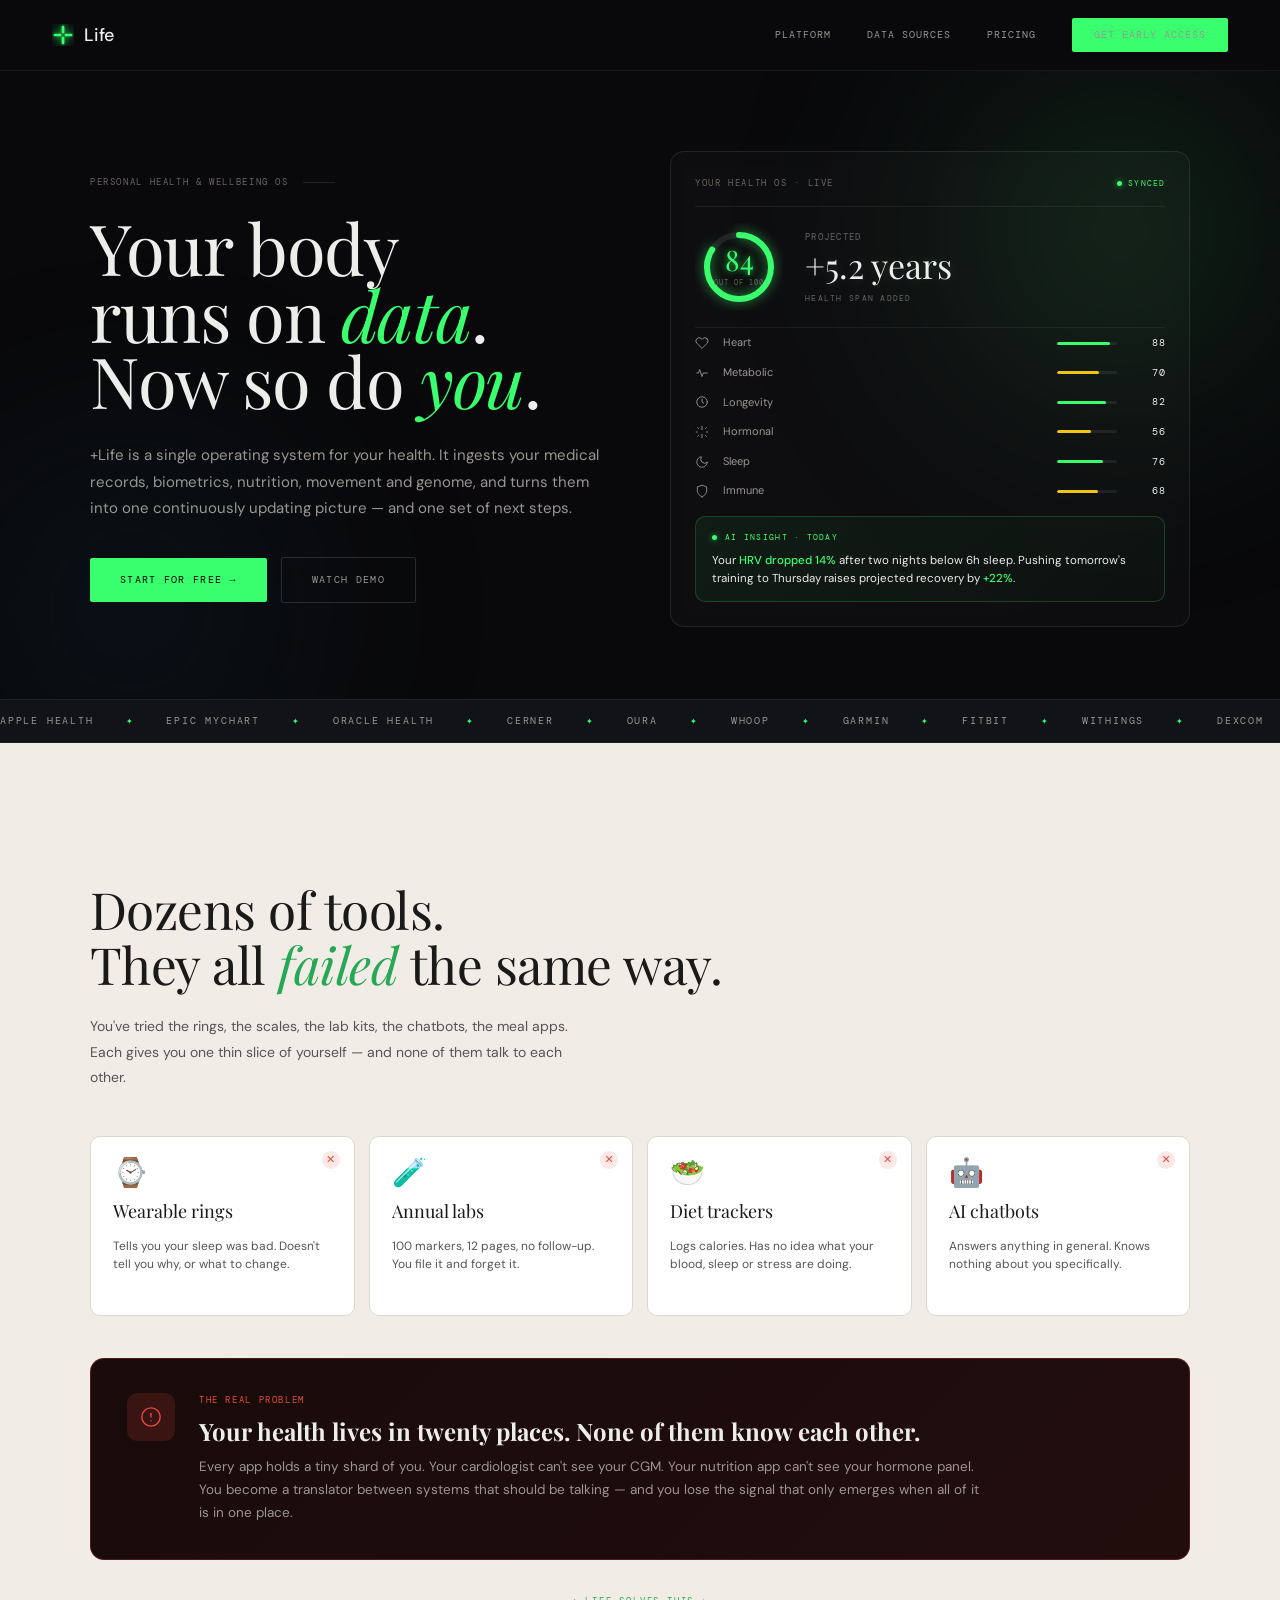
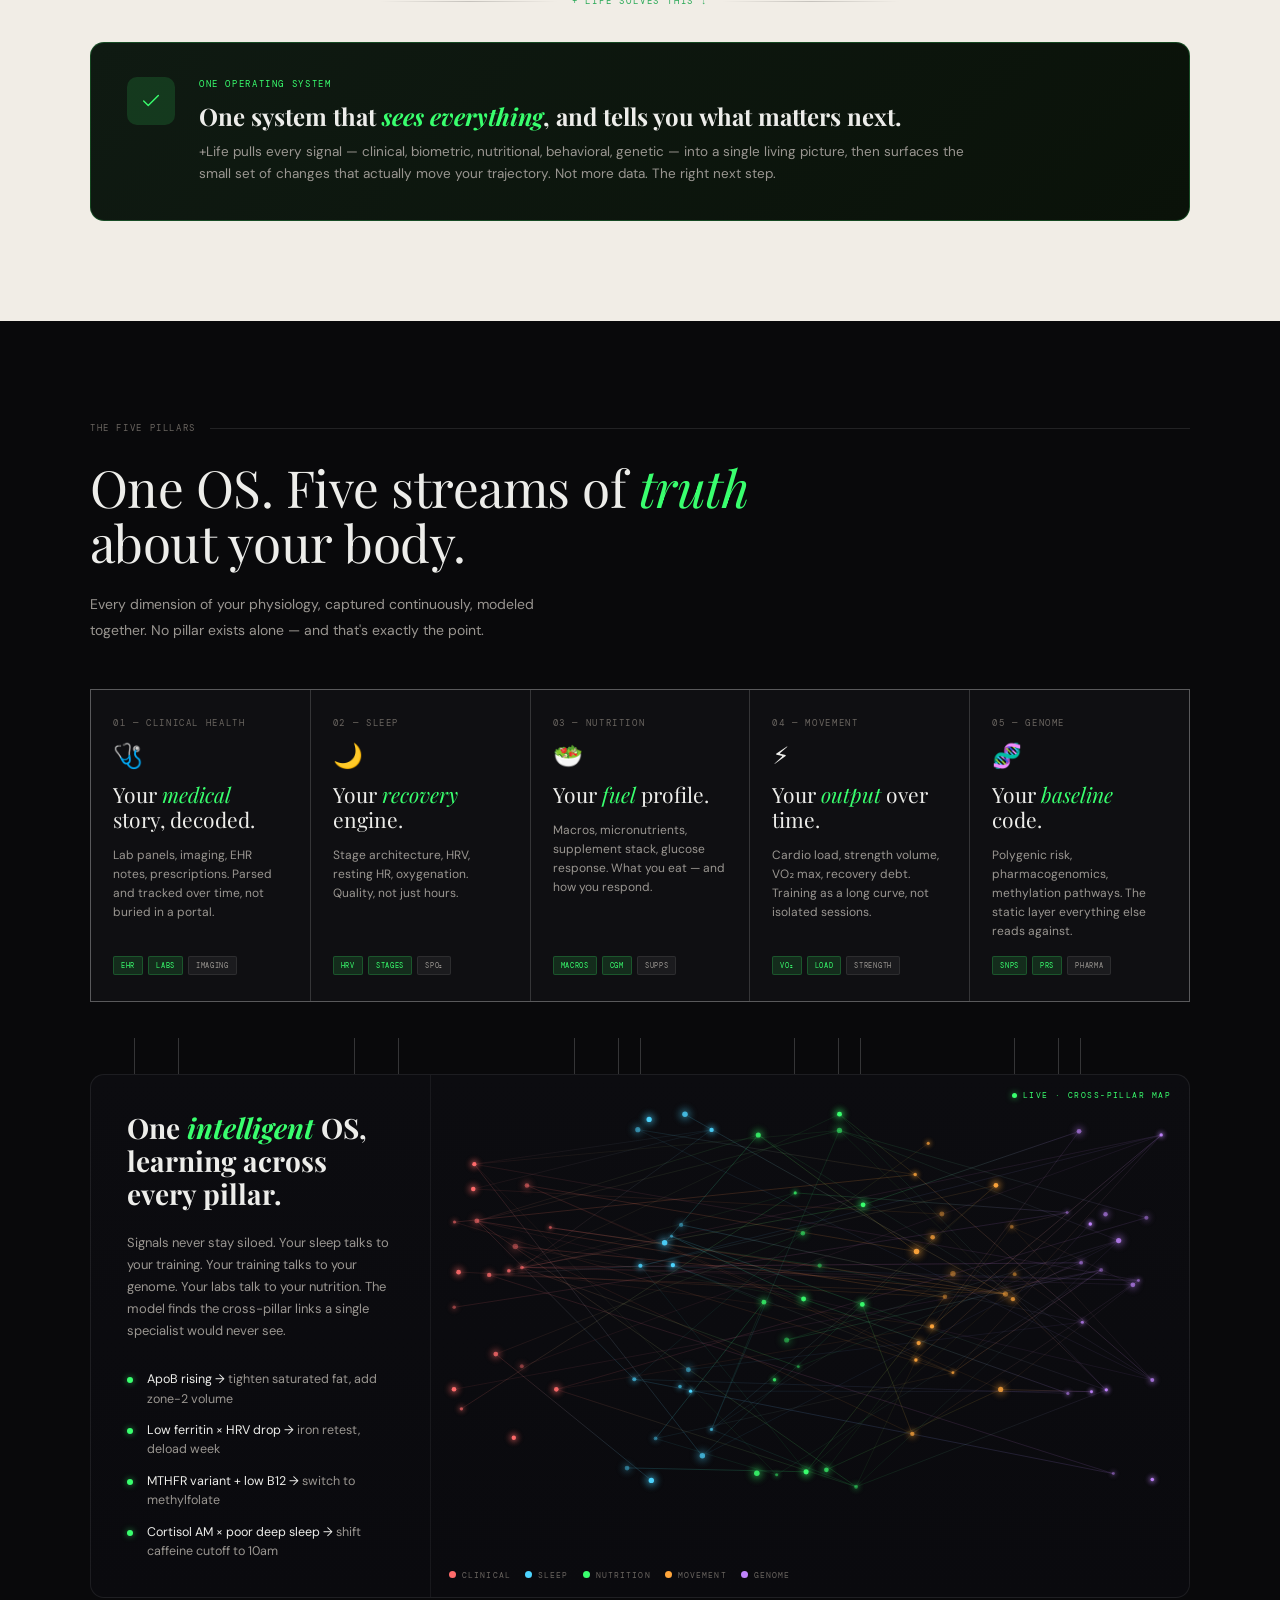
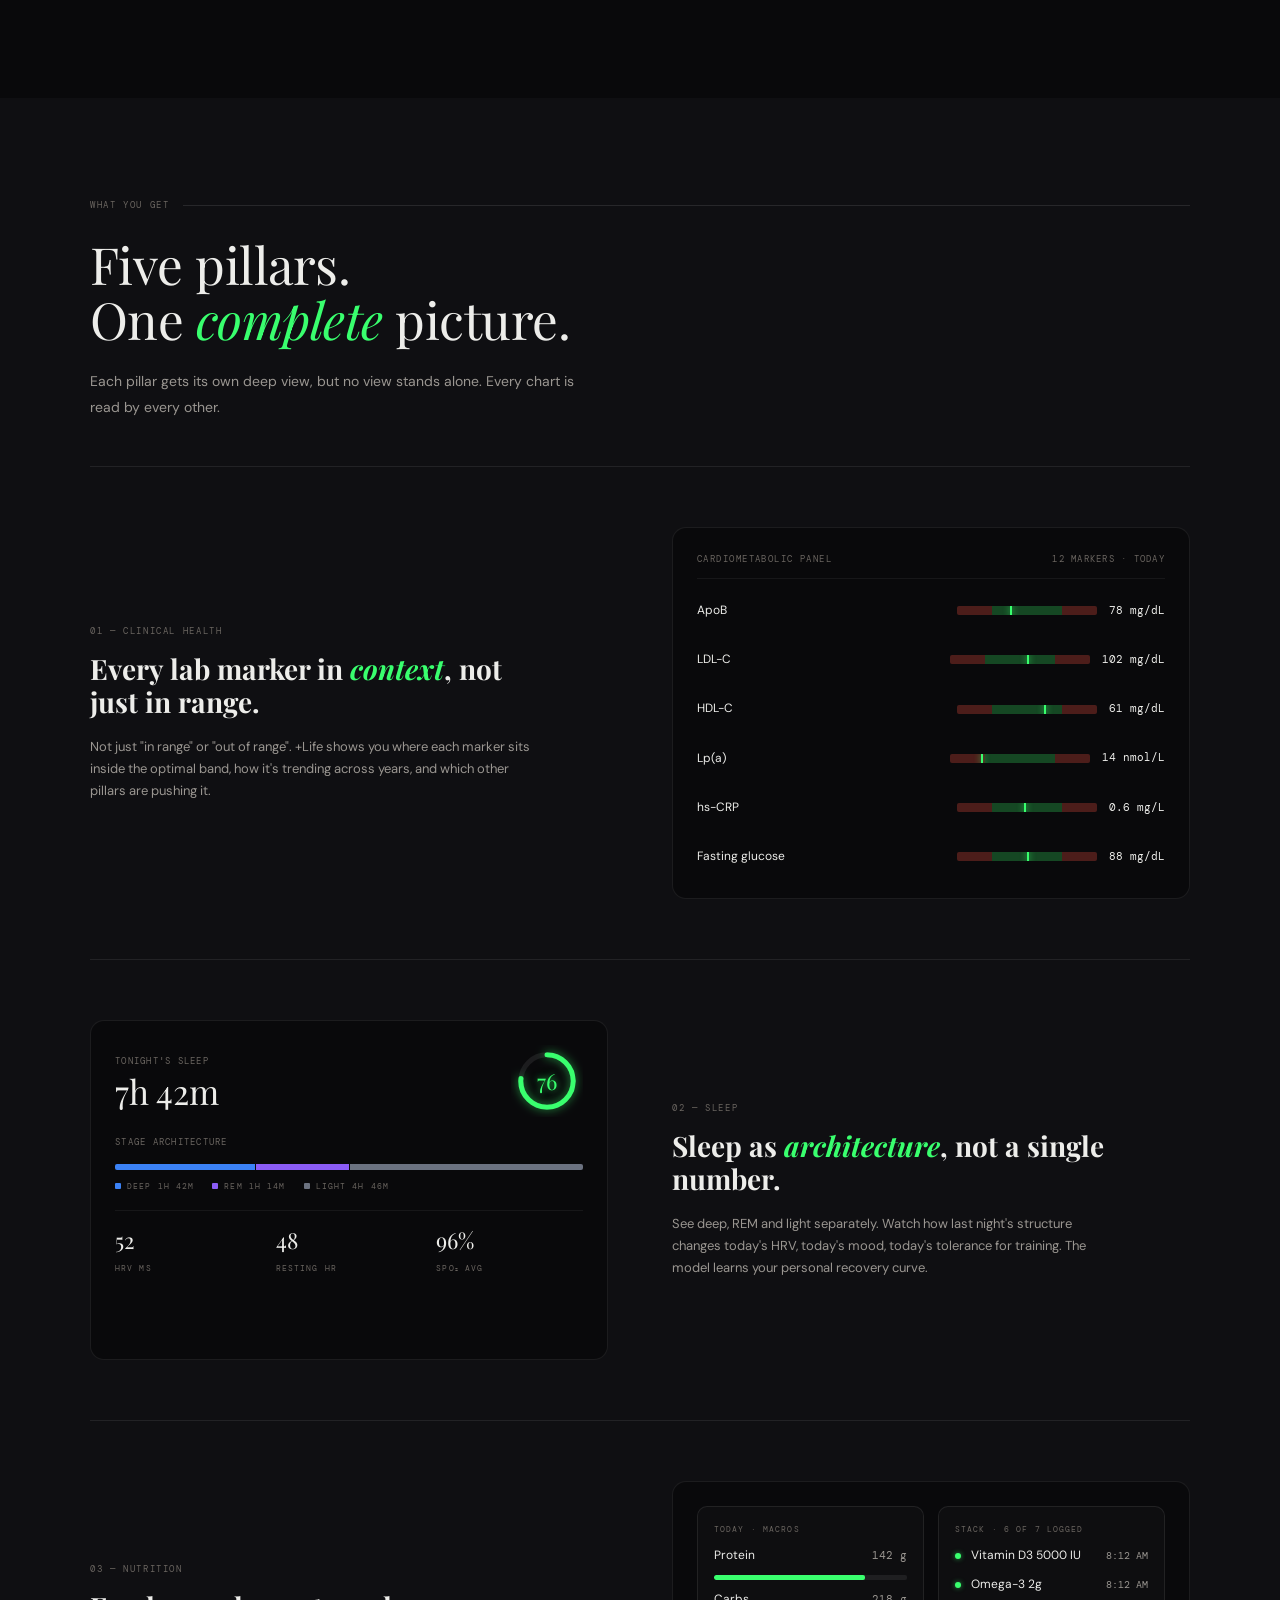
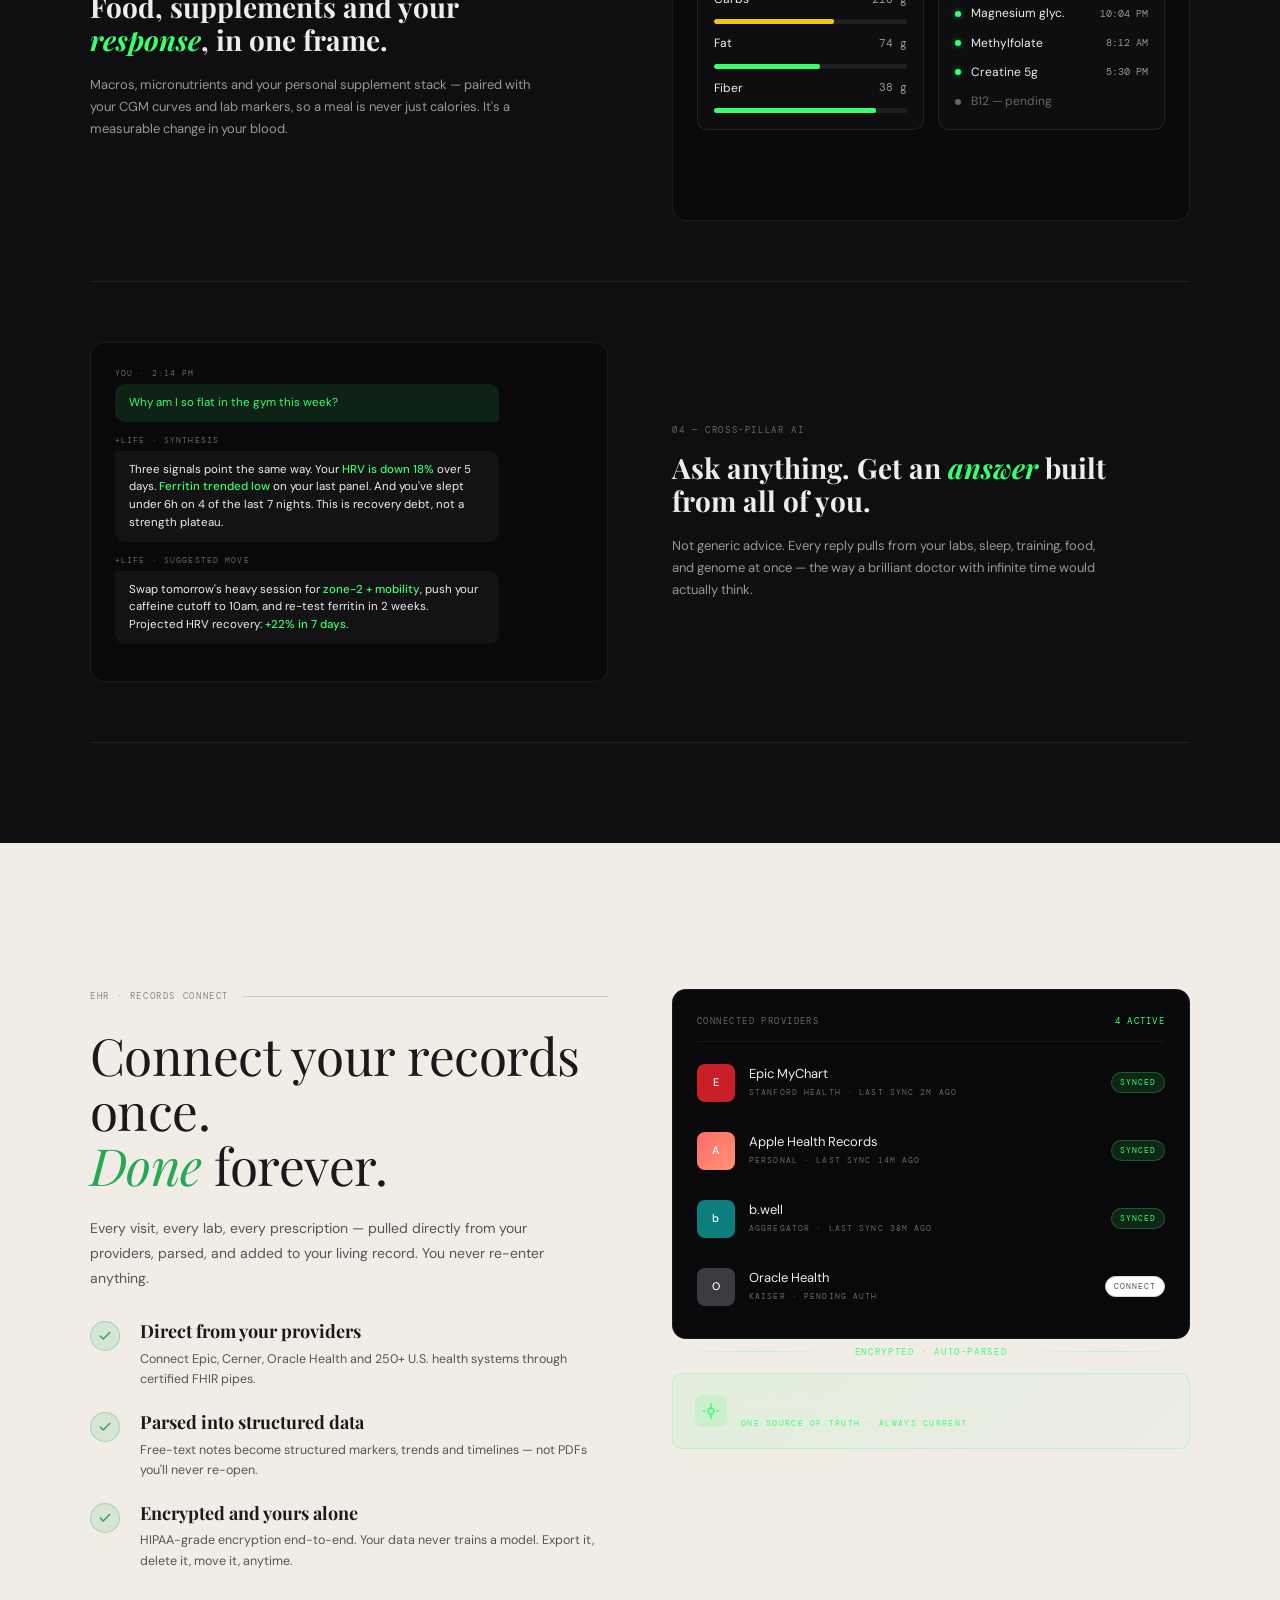
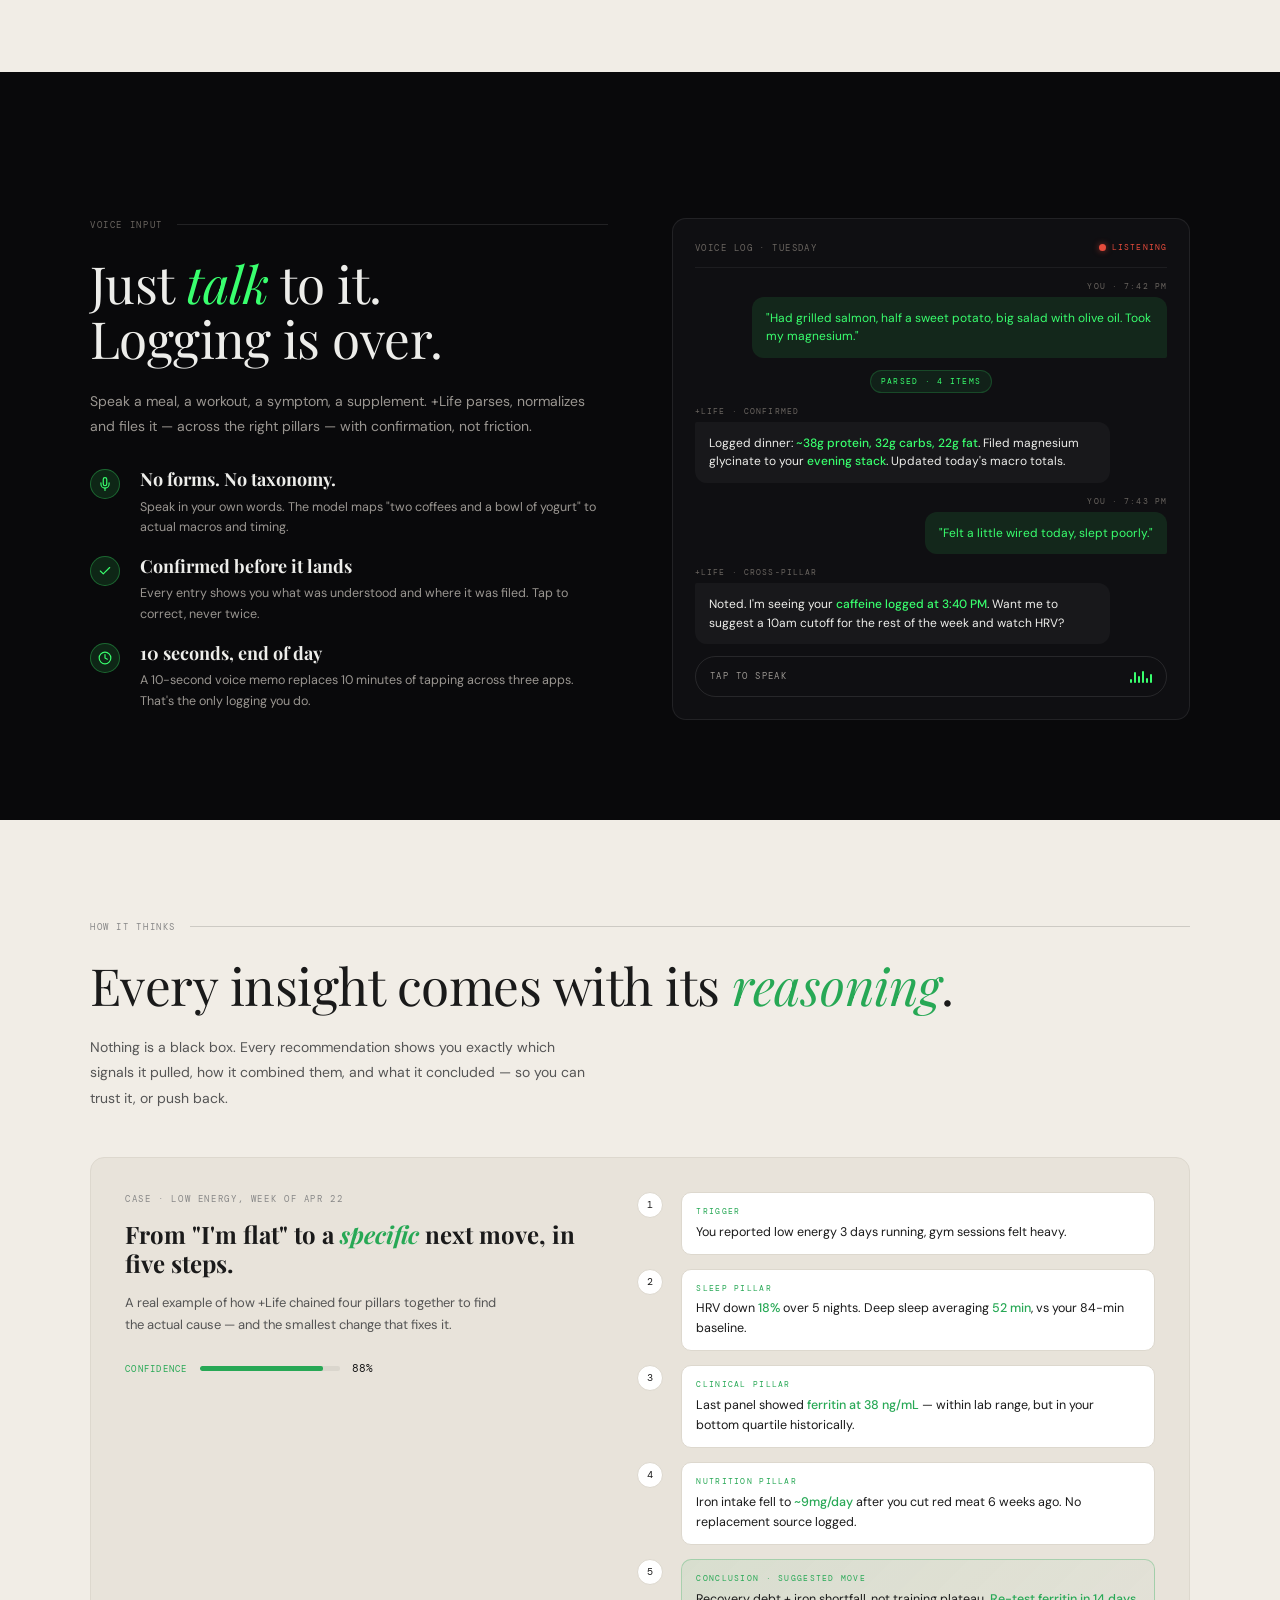
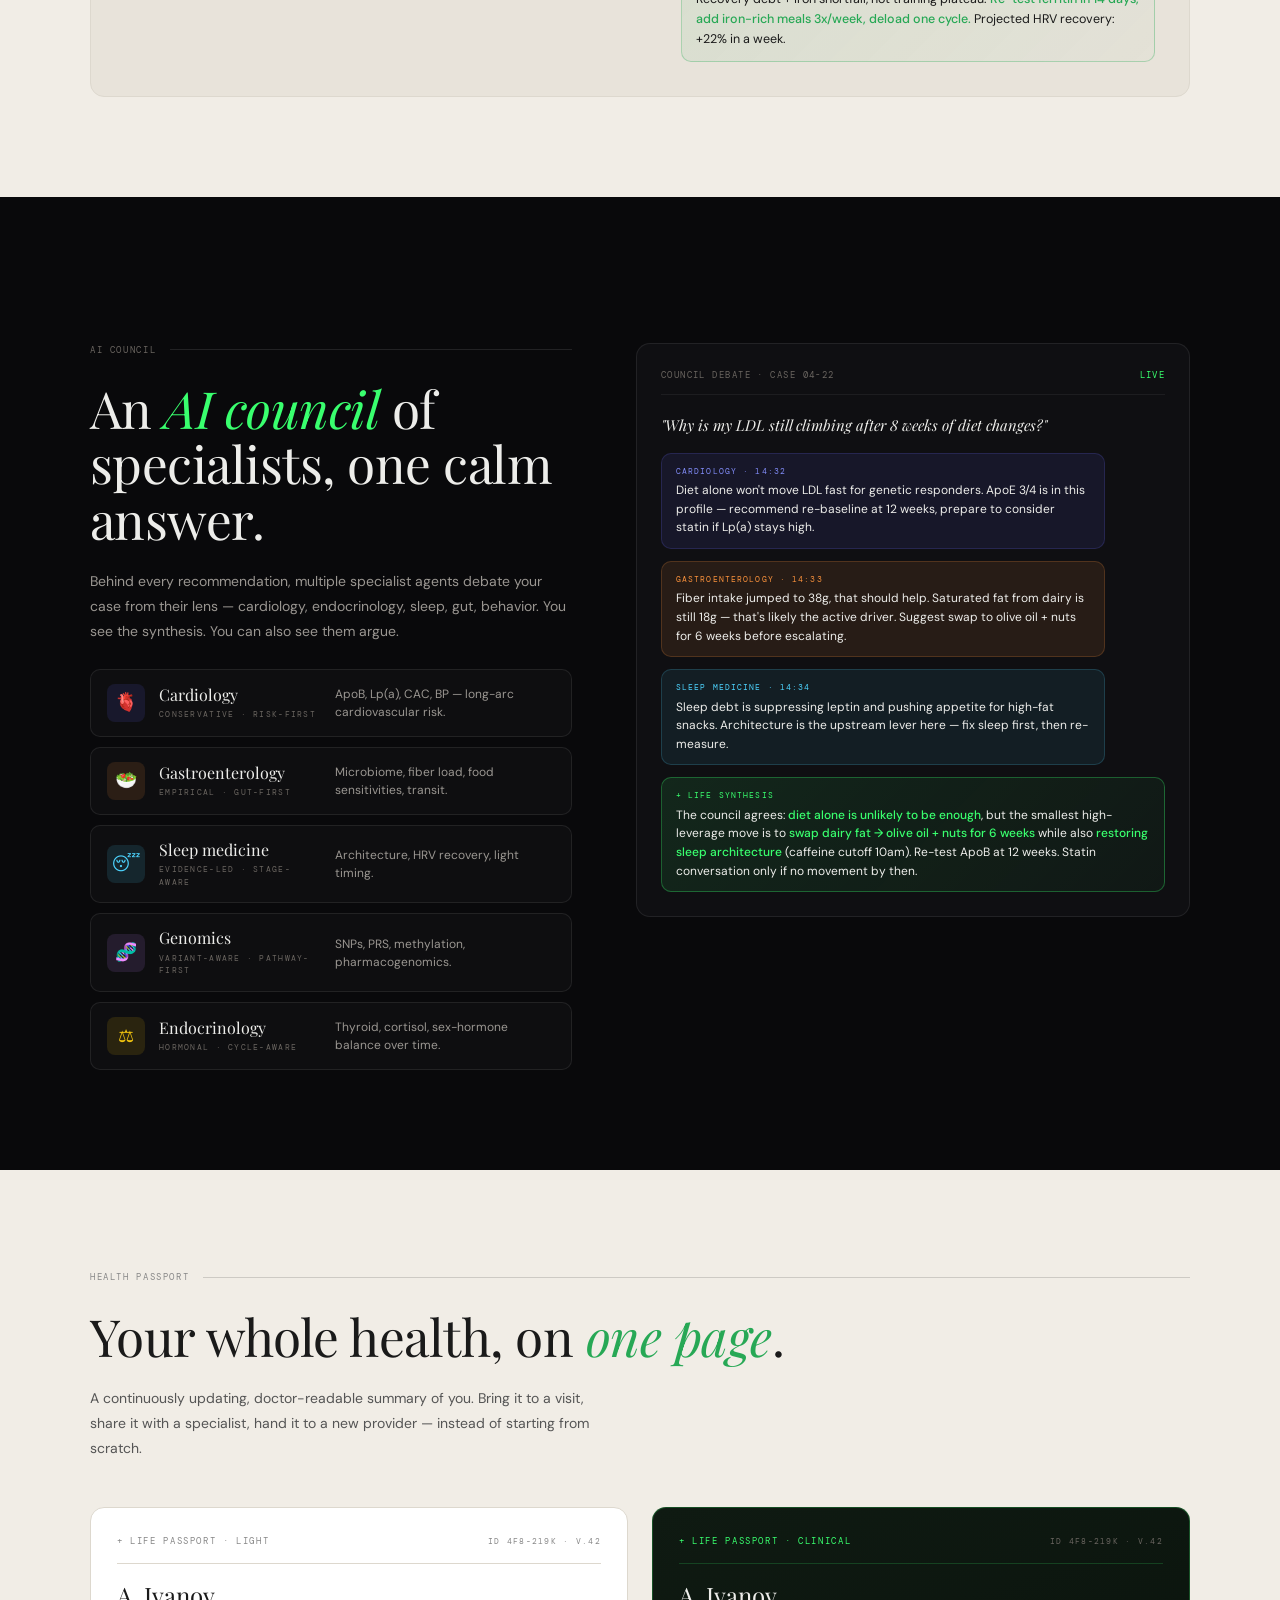
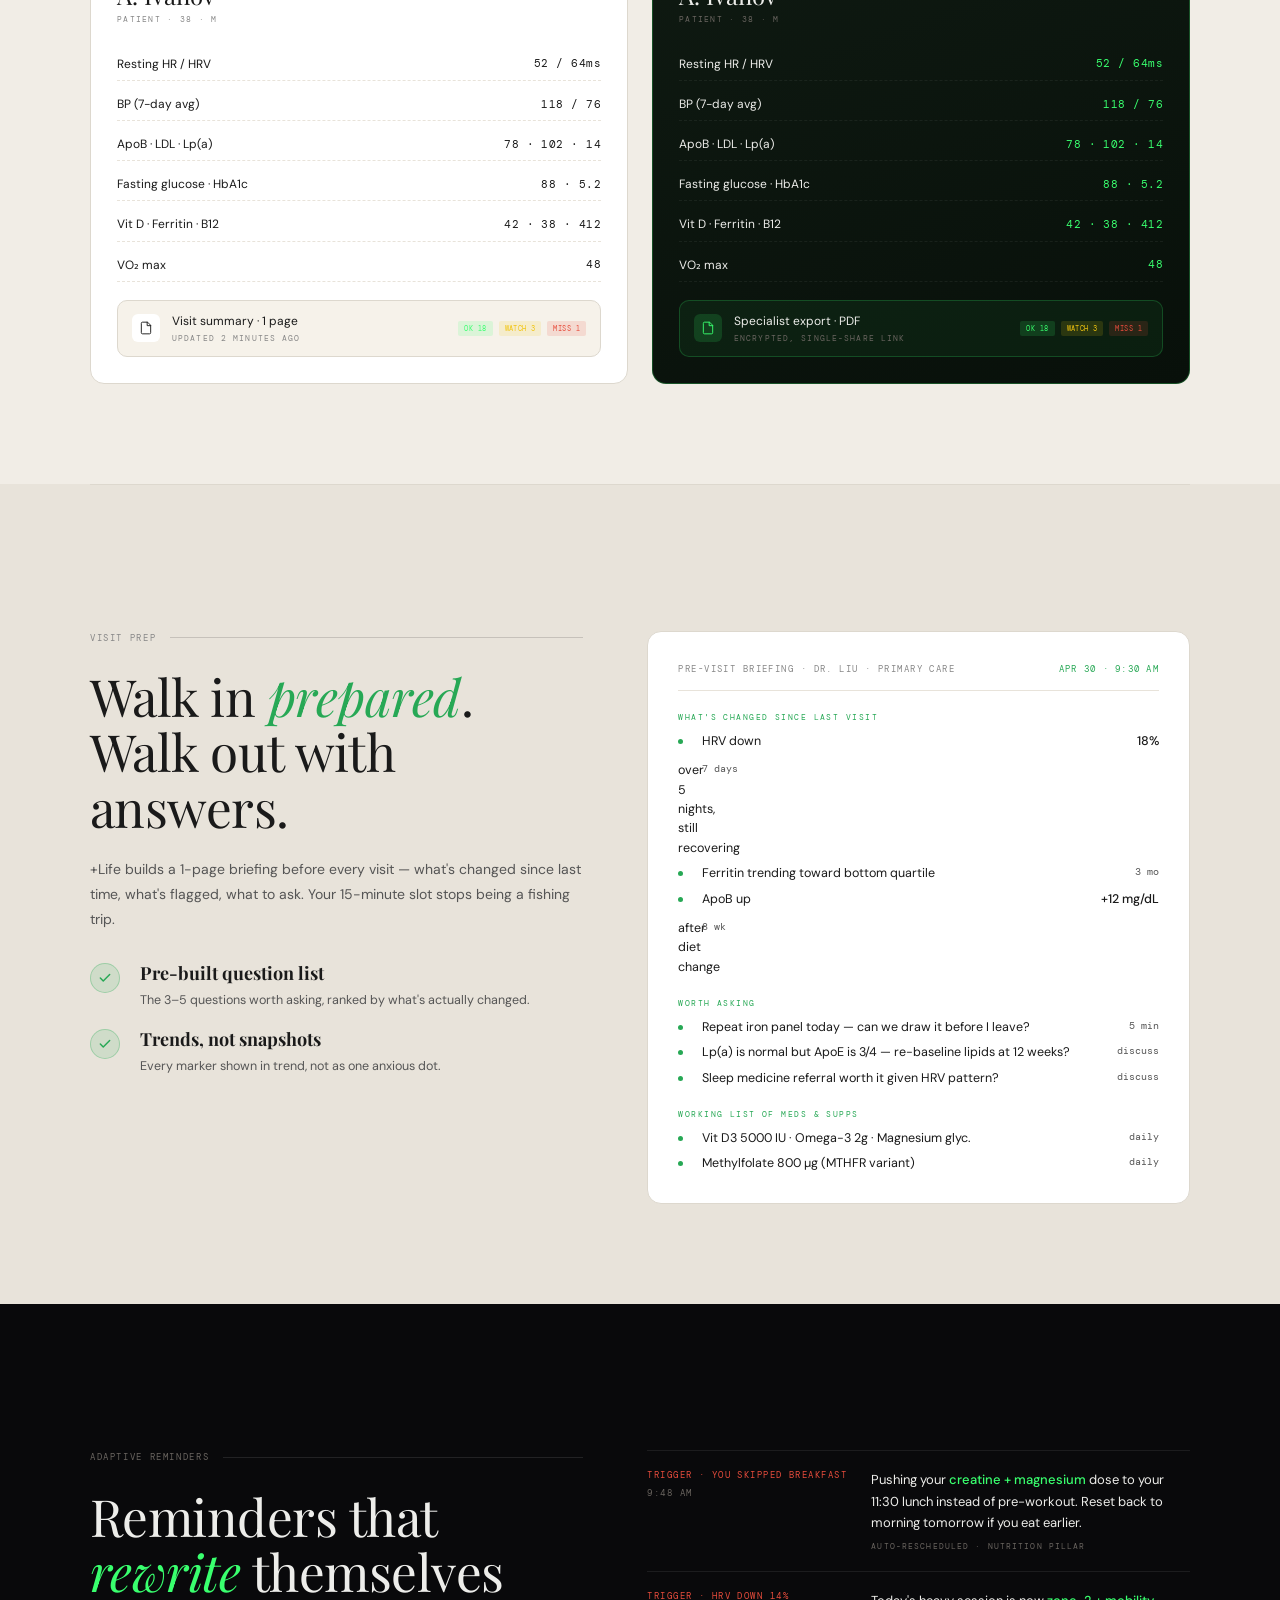
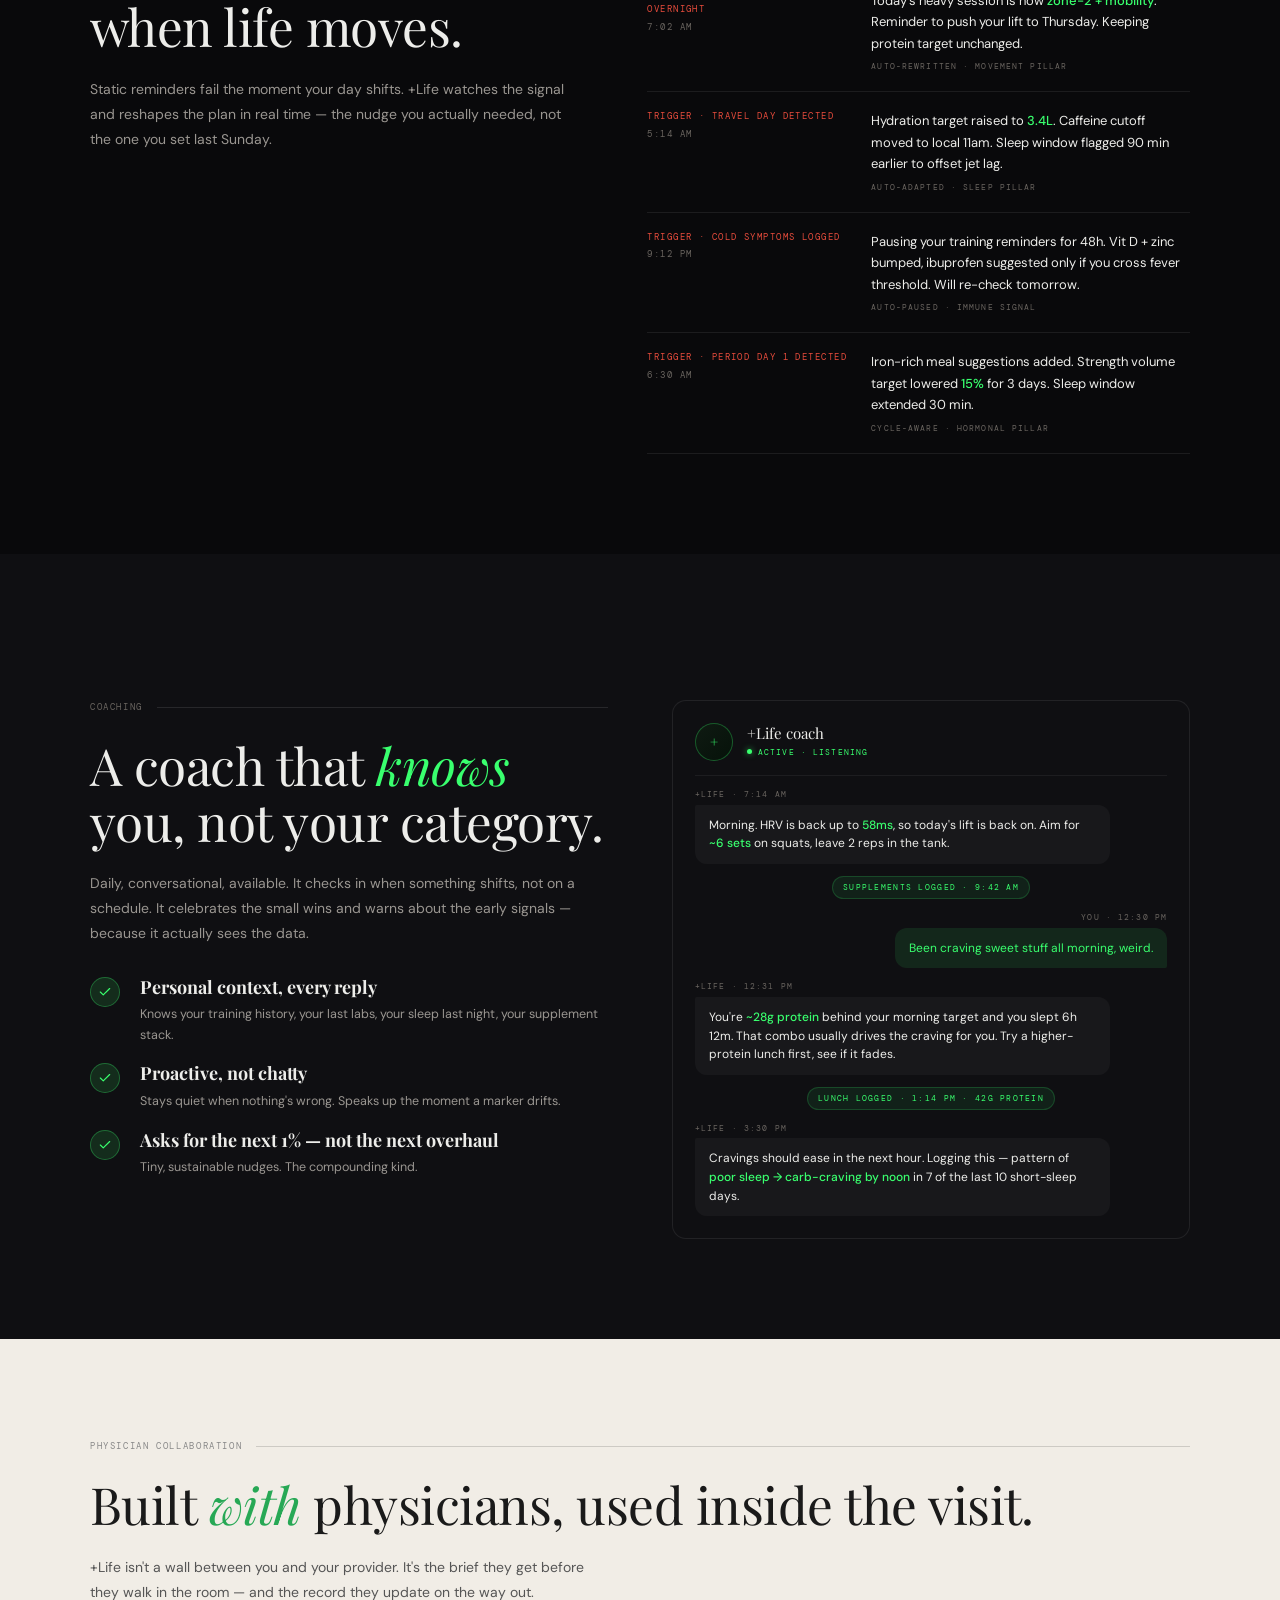
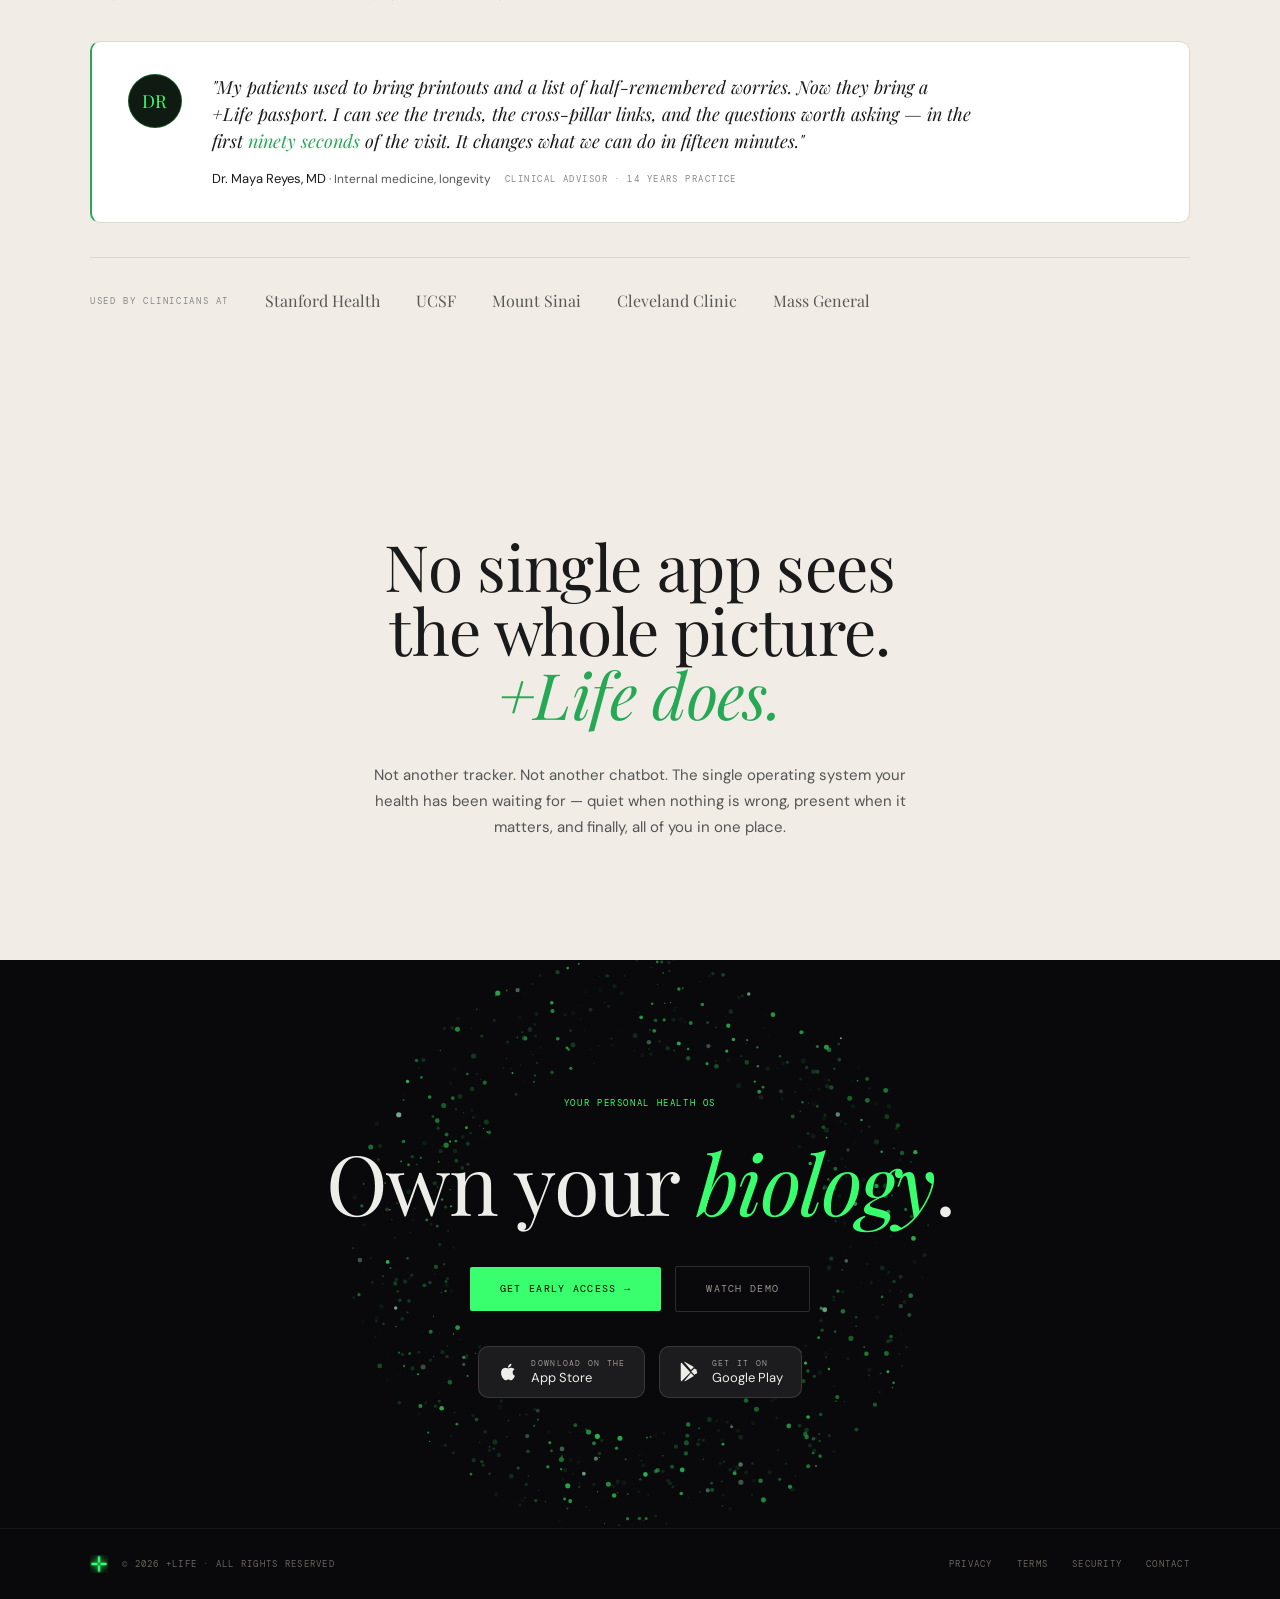
==== index.html @ 312fbe92 "Create index.html" ====
<!doctype html>
<html lang="en">
<head>
<meta charset="utf-8">
<meta name="viewport" content="width=device-width, initial-scale=1">
<title>+Life — Personal Health & Wellbeing OS</title>
<link rel="preconnect" href="https://fonts.googleapis.com">
<link rel="preconnect" href="https://fonts.gstatic.com" crossorigin>
<link rel="stylesheet" href="https://fonts.googleapis.com/css2?family=DM+Mono:wght@300;400&family=DM+Sans:wght@300;400;500&family=Playfair+Display:ital,wght@0,400;0,700;1,400;1,700&display=swap">
<style>
/* ============================================================
   TOKENS
   ============================================================ */
:root{
  /* surfaces */
  --ink:#09090b;
  --ink2:#0f0f12;
  --ink3:#141418;
  --paper:#f1ede6;
  --paper2:#e8e3da;
  /* accent */
  --gr:#39ff6e;
  --gr2:#27a855;
  --gr-a:rgba(57,255,110,0.12);
  --gr-b:rgba(57,255,110,0.06);
  /* status */
  --am:#f1c40f;
  --rd:#e74c3c;
  /* text on dark */
  --tx:#ededea;
  --tx2:#9a9691;
  --tx3:#6a6560;
  /* text on light */
  --tx-lt:#1a1a1a;
  --tx2-lt:#555;
  --tx3-lt:#888;
  /* fonts */
  --fd:'Playfair Display', Georgia, serif;
  --fs:'DM Sans', system-ui, sans-serif;
  --fm:'DM Mono', 'Courier New', monospace;
  /* easing */
  --ease:cubic-bezier(0.16, 1, 0.3, 1);
}

/* ============================================================
   BASE
   ============================================================ */
*,*::before,*::after{box-sizing:border-box}
html{scroll-behavior:smooth;-webkit-text-size-adjust:100%}
body{
  margin:0;
  font-family:var(--fs);
  font-weight:400;
  font-size:14px;
  line-height:1.6;
  color:var(--tx);
  background:var(--ink);
  -webkit-font-smoothing:antialiased;
  -moz-osx-font-smoothing:grayscale;
}
img,svg,canvas{display:block;max-width:100%}
a{color:inherit;text-decoration:none;transition:color .25s var(--ease)}
button{font:inherit;color:inherit;background:none;border:0;padding:0;cursor:pointer}
em{font-style:italic}

/* ============================================================
   SECTION SHELL
   ============================================================ */
.sec{padding:100px 52px;position:relative;overflow:hidden}
.sec-inner{max-width:1100px;margin:0 auto;position:relative;z-index:1}
.s-dark{background:var(--ink);color:var(--tx)}
.s-dark2{background:var(--ink2);color:var(--tx)}
.s-light{background:var(--paper);color:var(--tx-lt)}

/* ============================================================
   TYPE
   ============================================================ */
h1,h2,h3,h4,p{margin:0}
.disp{font-family:var(--fd);font-weight:400;letter-spacing:-0.01em}
.disp em{color:var(--gr);font-style:italic}
.s-light .disp em{color:var(--gr2)}
.h1{font-size:clamp(44px,5.5vw,76px);line-height:.95;letter-spacing:-0.02em}
.h2{font-size:clamp(30px,4vw,52px);line-height:1.08}
.h2-big{font-size:clamp(36px,5vw,68px);line-height:1.0}
.h2-cta{font-size:clamp(44px,6.5vw,88px);line-height:.93;letter-spacing:-0.02em}
.h3{font-size:28px;line-height:1.15}
.h4{font-size:20px;line-height:1.2}
.lead{font-size:15px;line-height:1.75;color:var(--tx2);max-width:520px}
.s-light .lead{color:var(--tx2-lt)}
.desc{font-size:14px;line-height:1.8;color:var(--tx2);max-width:500px}
.s-light .desc{color:var(--tx2-lt)}
.body-sm{font-size:13px;line-height:1.7;color:var(--tx2)}
.s-light .body-sm{color:var(--tx2-lt)}
.body-xs{font-size:12px;line-height:1.6;color:var(--tx2)}
.s-light .body-xs{color:var(--tx2-lt)}

/* ============================================================
   KICKER (mono uppercase + trailing rule)
   ============================================================ */
.kicker{
  display:flex;align-items:center;gap:14px;
  font-family:var(--fm);font-weight:400;
  font-size:9px;letter-spacing:.18em;text-transform:uppercase;
  color:var(--tx3);margin-bottom:24px;
}
.kicker::after{content:"";flex:1;height:1px;background:rgba(255,255,255,0.1);max-width:none}
.s-light .kicker{color:var(--tx3-lt)}
.s-light .kicker::after{background:rgba(0,0,0,0.15)}
.kicker.short::after{flex:0 0 32px}

.mono{font-family:var(--fm);font-weight:400;letter-spacing:.14em;text-transform:uppercase;font-size:9px;color:var(--tx3)}
.s-light .mono{color:var(--tx3-lt)}

/* ============================================================
   BUTTONS
   ============================================================ */
.btn{
  display:inline-flex;align-items:center;gap:8px;
  font-family:var(--fm);font-weight:400;
  font-size:10px;letter-spacing:.13em;text-transform:uppercase;
  padding:14px 30px;border-radius:2px;
  transition:transform .3s var(--ease), opacity .3s var(--ease), background .25s var(--ease), color .25s var(--ease);
}
.btn:hover{opacity:.88;transform:translateY(-2px)}
.btn-pri{background:var(--gr);color:#000}
.btn-pri-lt{background:var(--gr2);color:#fff}
.btn-ghost{color:var(--tx2);border:1px solid rgba(255,255,255,0.14)}
.btn-ghost:hover{color:var(--tx)}
.s-light .btn-ghost{color:var(--tx2-lt);border-color:rgba(0,0,0,0.18)}
.s-light .btn-ghost:hover{color:var(--tx-lt)}
.btn-nav{padding:9px 22px;background:var(--gr);color:#000}

/* ============================================================
   TAGS / BADGES / PILLS
   ============================================================ */
.tag{
  display:inline-block;
  font-family:var(--fm);font-weight:400;
  font-size:7px;letter-spacing:.1em;text-transform:uppercase;
  padding:3px 7px;border-radius:2px;
}
.tag-gr{background:var(--gr-a);color:var(--gr);border:1px solid rgba(57,255,110,0.2)}
.tag-lt{background:rgba(255,255,255,0.05);color:var(--tx2);border:1px solid rgba(255,255,255,0.08)}
.s-light .tag-lt{background:rgba(0,0,0,0.04);color:var(--tx2-lt);border-color:rgba(0,0,0,0.08)}
.badge{
  display:inline-block;
  font-family:var(--fm);font-weight:400;
  font-size:7px;letter-spacing:.06em;text-transform:uppercase;
  padding:2px 6px;border-radius:2px;
}
.badge-gr{background:rgba(57,255,110,0.14);color:var(--gr)}
.badge-am{background:rgba(241,196,15,0.14);color:var(--am)}
.badge-rd{background:rgba(231,76,60,0.14);color:var(--rd)}
.pill{
  display:inline-block;
  font-family:var(--fm);font-weight:400;
  font-size:8px;letter-spacing:.12em;text-transform:uppercase;
  padding:3px 8px;border-radius:100px;
}
.pill-gr{background:var(--gr-a);color:var(--gr);border:1px solid rgba(57,255,110,0.25)}
.pill-lt{background:rgba(255,255,255,0.05);color:var(--tx2);border:1px solid rgba(255,255,255,0.08)}
.s-light .pill-lt{background:#fff;color:var(--tx2-lt);border-color:#ddd8ce}

/* ============================================================
   CARDS
   ============================================================ */
.card{
  background:rgba(255,255,255,0.025);
  border:1px solid rgba(255,255,255,0.09);
  border-radius:12px;
  padding:24px;
}
.card-lt{
  background:#fff;
  border:1px solid #ddd8ce;
  border-radius:10px;
  padding:22px;
}
.card-paper{
  background:var(--paper2);
  border:1px solid #ddd8ce;
  border-radius:12px;
  padding:24px;
}
.card-gr{
  background:linear-gradient(135deg,#0f1a12,#0a1209);
  border:1px solid rgba(57,255,110,0.2);
  border-radius:14px;
  padding:28px;
}
.card-rd{
  background:linear-gradient(135deg,#120808,#1a0808);
  border:1px solid rgba(231,76,60,0.2);
  border-radius:14px;
  padding:28px;
}

/* ============================================================
   LIVE DOT
   ============================================================ */
.live-dot{display:inline-block;width:5px;height:5px;border-radius:50%;background:var(--gr);box-shadow:0 0 6px rgba(57,255,110,0.7);animation:blink 2s infinite}
@keyframes blink{0%,100%{opacity:1}50%{opacity:.3}}

/* ============================================================
   SCROLL REVEAL
   ============================================================ */
.sr{opacity:0;transform:translateY(36px);transition:opacity .95s var(--ease), transform .95s var(--ease)}
.sr.up{transform:translateY(56px)}
.sr.left{transform:translateX(-44px)}
.sr.right{transform:translateX(44px)}
.sr.vis{opacity:1;transform:none}
.sr.d1{transition-delay:.08s}
.sr.d2{transition-delay:.18s}
.sr.d3{transition-delay:.28s}
.sr.d4{transition-delay:.38s}
.sr.d5{transition-delay:.48s}

/* ============================================================
   GRID HELPERS
   ============================================================ */
.grid-2{display:grid;grid-template-columns:1fr 1fr;gap:64px;align-items:start}
.grid-3{display:grid;grid-template-columns:repeat(3,1fr);gap:14px}
.grid-4{display:grid;grid-template-columns:repeat(4,1fr);gap:14px}
.grid-5{display:grid;grid-template-columns:repeat(5,1fr);gap:1px;border:1px solid rgba(255,255,255,0.18)}
.row{display:flex;align-items:center;gap:12px}
.stack{display:flex;flex-direction:column;gap:14px}
.stack-lg{display:flex;flex-direction:column;gap:24px}

/* ============================================================
   PROGRESS BAR + RANGE
   ============================================================ */
.bar{height:5px;background:rgba(255,255,255,0.07);border-radius:2px;overflow:hidden}
.s-light .bar{background:rgba(0,0,0,0.06)}
.bar > i{display:block;height:100%;border-radius:2px}
.bar-gr > i{background:var(--gr)}
.bar-am > i{background:var(--am)}
.bar-rd > i{background:var(--rd)}

/* ============================================================
   ACCESSIBILITY — REDUCED MOTION
   ============================================================ */
@media (prefers-reduced-motion: reduce){
  *,*::before,*::after{animation-duration:0.001ms!important;animation-iteration-count:1!important;transition-duration:0.001ms!important}
  .sr{opacity:1!important;transform:none!important}
}

/* ============================================================
   FOCUS
   ============================================================ */
a:focus-visible,button:focus-visible{outline:2px solid var(--gr);outline-offset:3px;border-radius:2px}
.s-light a:focus-visible,.s-light button:focus-visible{outline-color:var(--gr2)}

/* ============================================================
   §8.1 NAV
   ============================================================ */
.nav{
  display:flex;align-items:center;justify-content:space-between;
  padding:18px 52px;
  background:var(--ink);
  border-bottom:1px solid rgba(255,255,255,0.06);
  position:sticky;top:0;z-index:50;
  backdrop-filter:blur(8px);
}
.brand{display:flex;align-items:center;gap:10px}
.brand-mark{width:22px;height:22px}
.brand-word{font-family:var(--fs);font-weight:500;font-size:18px;color:var(--tx);letter-spacing:-0.01em}
.nav-links{display:flex;align-items:center;gap:36px}
.nav-links a{
  font-family:var(--fm);font-size:10px;letter-spacing:.1em;text-transform:uppercase;
  color:var(--tx2);
}
.nav-links a:hover{color:var(--tx)}

/* ============================================================
   §8.2 HERO
   ============================================================ */
.hero{
  position:relative;
  padding:80px 52px 72px;
  background:var(--ink);
  overflow:hidden;
}
.hero-orb{position:absolute;border-radius:50%;filter:blur(80px);pointer-events:none;z-index:0}
.hero-orb-a{top:-120px;right:-120px;width:560px;height:560px;background:radial-gradient(circle,rgba(20,52,32,0.7) 0%,transparent 65%)}
.hero-orb-b{bottom:-160px;left:-120px;width:500px;height:500px;background:radial-gradient(circle,rgba(14,35,50,0.45) 0%,transparent 65%)}
.hero-grid{
  position:relative;z-index:1;
  max-width:1100px;margin:0 auto;
  display:grid;grid-template-columns:1fr 1fr;gap:60px;align-items:center;
}
.hero h1{margin-top:8px}
.hero-lead{margin-top:28px}
.hero-cta{display:flex;align-items:center;gap:14px;margin-top:36px}

/* ---- hero dashboard mock ---- */
.dash{
  background:rgba(255,255,255,0.025);
  border:1px solid rgba(255,255,255,0.09);
  border-radius:14px;
  padding:24px;
  display:flex;flex-direction:column;gap:16px;
  backdrop-filter:blur(8px);
}
.dash-head{display:flex;align-items:center;justify-content:space-between;padding-bottom:16px;border-bottom:1px solid rgba(255,255,255,0.06)}
.dash-title{font-family:var(--fm);font-size:9px;letter-spacing:.18em;text-transform:uppercase;color:var(--tx3)}
.dash-status{display:flex;align-items:center;gap:6px;font-family:var(--fm);font-size:8px;letter-spacing:.14em;text-transform:uppercase;color:var(--gr)}
.dash-hero-row{display:grid;grid-template-columns:auto 1fr;gap:22px;align-items:center}
.ring{width:88px;height:88px;flex-shrink:0;position:relative}
.ring svg{width:100%;height:100%;transform:rotate(-90deg)}
.ring-track{stroke:rgba(255,255,255,0.08)}
.ring-fill{stroke:var(--gr);stroke-linecap:round;filter:drop-shadow(0 0 6px rgba(57,255,110,0.6))}
.ring-num{position:absolute;inset:0;display:flex;flex-direction:column;align-items:center;justify-content:center}
.ring-num .n{font-family:var(--fd);font-size:28px;line-height:1;color:var(--gr);text-shadow:0 0 6px rgba(57,255,110,0.7),0 0 14px rgba(57,255,110,0.3)}
.ring-num .of{font-family:var(--fm);font-size:7px;letter-spacing:.14em;color:var(--tx3);margin-top:3px;text-transform:uppercase}
.life-callout{display:flex;flex-direction:column;gap:4px}
.life-callout .v{font-family:var(--fd);font-size:34px;line-height:1;color:var(--tx);text-shadow:0 0 12px rgba(255,255,255,0.15)}
.life-callout .l{font-family:var(--fm);font-size:8px;letter-spacing:.16em;text-transform:uppercase;color:var(--tx3);margin-top:6px}

.bm-list{display:flex;flex-direction:column;gap:12px;padding-top:6px;border-top:1px solid rgba(255,255,255,0.06)}
.bm-row{display:grid;grid-template-columns:18px 1fr 60px 38px;gap:10px;align-items:center}
.bm-icon{width:14px;height:14px;color:var(--tx2)}
.bm-name{font-family:var(--fs);font-size:11px;color:var(--tx2)}
.bm-bar{height:3px;background:rgba(255,255,255,0.07);border-radius:2px;overflow:hidden}
.bm-bar > i{display:block;height:100%;border-radius:2px}
.bm-val{font-family:var(--fm);font-size:10px;color:var(--tx);text-align:right;letter-spacing:.04em}

.dash-insight{
  background:linear-gradient(135deg,rgba(57,255,110,0.06),rgba(57,255,110,0.02));
  border:1px solid rgba(57,255,110,0.2);
  border-radius:10px;
  padding:14px 16px;
  display:flex;flex-direction:column;gap:8px;
}
.dash-insight-head{display:flex;align-items:center;gap:8px;font-family:var(--fm);font-size:8px;letter-spacing:.16em;text-transform:uppercase;color:var(--gr)}
.dash-insight-body{font-family:var(--fs);font-size:11.5px;line-height:1.55;color:var(--tx)}
.dash-insight-body strong{color:var(--gr);font-weight:500}

/* ============================================================
   §8.3 MARQUEE
   ============================================================ */
.marq{
  background:#111316;
  border-top:1px solid rgba(255,255,255,0.06);
  border-bottom:1px solid rgba(255,255,255,0.06);
  padding:13px 0;
  overflow:hidden;
  position:relative;
}
.marq-track{
  display:flex;align-items:center;gap:32px;
  white-space:nowrap;
  width:max-content;
  animation:mq 28s linear infinite;
}
.marq-item{
  display:inline-flex;align-items:center;gap:32px;
  font-family:var(--fm);font-size:10px;letter-spacing:.18em;text-transform:uppercase;
  color:var(--tx2);
}
.marq-item .dia{color:var(--gr);font-size:8px}
@keyframes mq{from{transform:translateX(0)}to{transform:translateX(-50%)}}
@media (prefers-reduced-motion: reduce){.marq-track{animation:none}}

/* ============================================================
   §8.4 PROBLEM
   ============================================================ */
.prob-grid{display:grid;grid-template-columns:repeat(4,1fr);gap:14px;margin-top:46px}
.prob-card{
  position:relative;
  background:#fff;border:1px solid #ddd8ce;border-radius:10px;
  padding:22px;
  display:flex;flex-direction:column;gap:14px;
  min-height:180px;
}
.prob-card .x{
  position:absolute;top:14px;right:14px;
  width:18px;height:18px;border-radius:50%;
  display:flex;align-items:center;justify-content:center;
  background:rgba(231,76,60,0.12);color:var(--rd);
  font-size:11px;line-height:1;
}
.prob-card .ico{font-size:28px;line-height:1;filter:grayscale(.1)}
.prob-card .nm{font-family:var(--fd);font-size:18px;line-height:1.2;color:var(--tx-lt)}
.prob-card .why{font-family:var(--fs);font-size:12px;line-height:1.55;color:var(--tx2-lt)}

.prob-real{
  margin-top:42px;padding:34px 36px;
  background:linear-gradient(135deg,#190b0b,#220d0d);
  border:1px solid rgba(231,76,60,0.25);border-radius:14px;
  color:var(--tx);
  display:grid;grid-template-columns:48px 1fr;gap:24px;align-items:start;
}
.prob-real .ico-wrap{
  width:48px;height:48px;border-radius:10px;
  background:rgba(231,76,60,0.15);
  display:flex;align-items:center;justify-content:center;
  color:var(--rd);
}
.prob-real .label{font-family:var(--fm);font-size:9px;letter-spacing:.18em;text-transform:uppercase;color:var(--rd);margin-bottom:10px}
.prob-real h3{font-family:var(--fd);font-size:24px;line-height:1.2;color:var(--tx);margin-bottom:10px}
.prob-real p{font-family:var(--fs);font-size:13.5px;line-height:1.7;color:var(--tx2);max-width:780px}

.prob-arrow{
  display:flex;align-items:center;justify-content:center;gap:14px;
  margin:34px auto;max-width:520px;
}
.prob-arrow .ln{flex:1;height:1px;background:linear-gradient(to right,transparent,rgba(0,0,0,0.18),transparent)}
.prob-arrow .lbl{
  font-family:var(--fm);font-size:9px;letter-spacing:.2em;text-transform:uppercase;
  color:var(--gr2);
}

.prob-sol{
  padding:34px 36px;
  background:linear-gradient(135deg,#0f1a12,#0a1209);
  border:1px solid rgba(57,255,110,0.22);border-radius:14px;
  color:var(--tx);
  display:grid;grid-template-columns:48px 1fr;gap:24px;align-items:start;
}
.prob-sol .ico-wrap{
  width:48px;height:48px;border-radius:10px;
  background:rgba(57,255,110,0.14);
  display:flex;align-items:center;justify-content:center;
  color:var(--gr);
}
.prob-sol .label{font-family:var(--fm);font-size:9px;letter-spacing:.18em;text-transform:uppercase;color:var(--gr);margin-bottom:10px}
.prob-sol h3{font-family:var(--fd);font-size:24px;line-height:1.2;color:var(--tx);margin-bottom:10px}
.prob-sol h3 em{color:var(--gr);font-style:italic}
.prob-sol p{font-family:var(--fs);font-size:13.5px;line-height:1.7;color:var(--tx2);max-width:780px}

/* ============================================================
   §8.5 FIVE PILLARS
   ============================================================ */
.pil-grid{
  margin-top:46px;
  display:grid;grid-template-columns:repeat(5,1fr);gap:1px;
  border:1px solid rgba(255,255,255,0.18);
  background:rgba(255,255,255,0.18);
}
.pil-card{
  background:var(--ink2);
  padding:26px 22px;
  display:flex;flex-direction:column;gap:14px;
  min-height:280px;
  transition:background .25s var(--ease);
}
.pil-card:hover{background:var(--ink3)}
.pil-num{font-family:var(--fm);font-size:9px;letter-spacing:.18em;text-transform:uppercase;color:var(--tx3)}
.pil-ico{font-size:24px;line-height:1}
.pil-name{font-family:var(--fd);font-size:21px;line-height:1.18;color:var(--tx)}
.pil-name em{color:var(--gr);font-style:italic}
.pil-desc{font-family:var(--fs);font-size:12px;line-height:1.6;color:var(--tx2);flex:1}
.pil-tags{display:flex;flex-wrap:wrap;gap:5px;margin-top:auto}

.pil-rule{
  margin-top:36px;height:36px;width:100%;
  background-image:
    linear-gradient(to right,rgba(255,255,255,0.18) 1px,transparent 1px),
    linear-gradient(to right,rgba(255,255,255,0.18) 1px,transparent 1px);
  background-size:20% 100%, 20% 100%;
  background-position:10% 0, 30% 0;
  position:relative;
}
.pil-rule::before,.pil-rule::after{content:"";position:absolute;top:0;width:1px;height:100%;background:rgba(255,255,255,0.18)}
.pil-rule::before{left:50%}
.pil-rule::after{left:70%}
.pil-rule i{position:absolute;top:0;left:90%;width:1px;height:100%;background:rgba(255,255,255,0.18)}

.cnst-panel{
  margin-top:0;
  background:linear-gradient(180deg,#0c0c10 0%,#0a0a0e 100%);
  border:1px solid rgba(255,255,255,0.08);
  border-radius:14px;
  display:grid;grid-template-columns:340px 1fr;gap:0;
  min-height:480px;
  overflow:hidden;
}
.cnst-copy{
  padding:36px;
  display:flex;flex-direction:column;gap:22px;
  border-right:1px solid rgba(255,255,255,0.06);
}
.cnst-copy h3{font-family:var(--fd);font-size:28px;line-height:1.18;color:var(--tx)}
.cnst-copy h3 em{color:var(--gr);font-style:italic}
.cnst-copy p{font-family:var(--fs);font-size:13px;line-height:1.7;color:var(--tx2)}
.cnst-out{display:flex;flex-direction:column;gap:12px;margin-top:6px}
.cnst-out .row{display:grid;grid-template-columns:8px 1fr;gap:12px;align-items:start}
.cnst-out .dot{width:6px;height:6px;border-radius:50%;background:var(--gr);box-shadow:0 0 6px rgba(57,255,110,0.6);margin-top:7px}
.cnst-out .t{font-family:var(--fs);font-size:12.5px;line-height:1.55;color:var(--tx)}
.cnst-out .t span{color:var(--tx2)}

.cnst-canvas-wrap{position:relative;overflow:hidden}
#constellationCanvas{display:block;width:100%;height:480px}
.cnst-cap{position:absolute;top:14px;right:18px;font-family:var(--fm);font-size:8px;letter-spacing:.18em;text-transform:uppercase;color:var(--gr);display:flex;align-items:center;gap:6px}
.cnst-legend{position:absolute;bottom:16px;left:18px;display:flex;flex-wrap:wrap;gap:14px}
.cnst-legend .li{display:flex;align-items:center;gap:6px;font-family:var(--fm);font-size:8px;letter-spacing:.14em;text-transform:uppercase;color:var(--tx3)}
.cnst-legend .li i{width:7px;height:7px;border-radius:50%;display:inline-block}

/* ============================================================
   §8.6 FEATURE ROWS
   ============================================================ */
.feat-stack{margin-top:46px;display:flex;flex-direction:column}
.feat-row{
  display:grid;grid-template-columns:1fr 1fr;gap:64px;align-items:center;
  padding:60px 0;
  border-top:1px solid rgba(255,255,255,0.08);
}
.feat-row:last-child{border-bottom:1px solid rgba(255,255,255,0.08)}
.feat-row.flip .feat-copy{order:2}
.feat-row.flip .feat-vis{order:1}
.feat-meta{font-family:var(--fm);font-size:9px;letter-spacing:.18em;text-transform:uppercase;color:var(--tx3);margin-bottom:14px}
.feat-row h3{font-family:var(--fd);font-size:28px;line-height:1.18;color:var(--tx);max-width:440px}
.feat-row h3 em{color:var(--gr);font-style:italic}
.feat-row p{font-family:var(--fs);font-size:13px;line-height:1.7;color:var(--tx2);max-width:440px;margin-top:18px}
.feat-vis{
  background:var(--ink);
  border:1px solid rgba(255,255,255,0.08);
  border-radius:14px;
  padding:24px;
  min-height:340px;
}

/* — feat 1: Clinical overview — */
.f-bm{display:flex;flex-direction:column;gap:14px}
.f-bm-head{display:flex;align-items:center;justify-content:space-between;padding-bottom:12px;border-bottom:1px solid rgba(255,255,255,0.06)}
.f-bm-head .t{font-family:var(--fm);font-size:9px;letter-spacing:.16em;text-transform:uppercase;color:var(--tx3)}
.f-bm-row{display:grid;grid-template-columns:1fr auto auto;gap:12px;align-items:center;padding:8px 0}
.f-bm-row .nm{font-family:var(--fs);font-size:12px;color:var(--tx)}
.f-bm-row .vl{font-family:var(--fm);font-size:11px;color:var(--tx)}
.f-range{position:relative;width:140px;height:9px;border-radius:2px;overflow:hidden;display:flex}
.f-range .lab{flex:1;background:rgba(231,76,60,0.3)}
.f-range .opt{flex:2;background:rgba(57,255,110,0.25)}
.f-range .lab2{flex:1;background:rgba(231,76,60,0.3)}
.f-range .mark{position:absolute;top:-2px;width:2px;height:13px;background:var(--gr);box-shadow:0 0 6px rgba(57,255,110,0.7)}

/* — feat 2: Sleep overview — */
.f-sleep{display:flex;flex-direction:column;gap:18px}
.f-sleep-head{display:flex;align-items:center;justify-content:space-between}
.f-sleep .ring-row{display:flex;align-items:center;gap:24px}
.f-sleep-stages{display:flex;gap:1px;height:6px;border-radius:2px;overflow:hidden;margin-top:14px}
.f-sleep-stages .deep{flex:3;background:#3b82f6}
.f-sleep-stages .rem{flex:2;background:#8b5cf6}
.f-sleep-stages .light{flex:5;background:#6b7280}
.f-sleep-leg{display:flex;gap:18px;margin-top:10px}
.f-sleep-leg .li{display:flex;align-items:center;gap:6px;font-family:var(--fm);font-size:8px;letter-spacing:.14em;text-transform:uppercase;color:var(--tx3)}
.f-sleep-leg .li i{width:6px;height:6px;border-radius:1px}
.f-sleep-stats{display:grid;grid-template-columns:repeat(3,1fr);gap:14px;padding-top:18px;border-top:1px solid rgba(255,255,255,0.06)}
.f-sleep-stats .stat .n{font-family:var(--fd);font-size:22px;color:var(--tx);line-height:1}
.f-sleep-stats .stat .l{font-family:var(--fm);font-size:8px;letter-spacing:.14em;text-transform:uppercase;color:var(--tx3);margin-top:6px;display:block}

/* — feat 3: Nutrition + supplements — */
.f-nut{display:grid;grid-template-columns:1fr 1fr;gap:14px}
.f-nut-card{background:rgba(255,255,255,0.025);border:1px solid rgba(255,255,255,0.08);border-radius:10px;padding:16px;display:flex;flex-direction:column;gap:10px}
.f-nut-card .hd{font-family:var(--fm);font-size:8px;letter-spacing:.14em;text-transform:uppercase;color:var(--tx3)}
.f-nut-row{display:flex;align-items:center;justify-content:space-between;font-family:var(--fs);font-size:12px;color:var(--tx)}
.f-nut-row .v{font-family:var(--fm);font-size:11px;color:var(--tx2)}
.f-supp-row{display:flex;align-items:center;gap:10px;font-family:var(--fs);font-size:12px;color:var(--tx)}
.f-supp-row .dot{width:6px;height:6px;border-radius:50%;background:var(--gr);box-shadow:0 0 5px rgba(57,255,110,0.6)}
.f-supp-row .v{margin-left:auto;font-family:var(--fm);font-size:10px;color:var(--tx2)}

/* — feat 4: AI cross-pillar chat — */
.f-chat{display:flex;flex-direction:column;gap:12px}
.f-chat .msg{max-width:82%;padding:10px 14px;border-radius:2px 10px 10px 10px;background:rgba(255,255,255,0.04);font-family:var(--fs);font-size:11.5px;line-height:1.55;color:var(--tx)}
.f-chat .msg strong{color:var(--gr);font-weight:500}
.f-chat .me{align-self:flex-end;background:rgba(57,255,110,0.1);color:var(--gr);border-radius:10px 10px 2px 10px}
.f-chat .agent{align-self:flex-start}
.f-chat .lbl{font-family:var(--fm);font-size:8px;letter-spacing:.14em;text-transform:uppercase;color:var(--tx3);margin-bottom:4px}

/* ============================================================
   §8.7 EHR CONNECT
   ============================================================ */
.ehr-grid{display:grid;grid-template-columns:1fr 1fr;gap:64px;align-items:start;margin-top:46px}
.ehr-bullets{display:flex;flex-direction:column;gap:22px;margin-top:30px}
.ehr-bullet{display:grid;grid-template-columns:34px 1fr;gap:16px;align-items:start}
.ehr-bullet .ck{
  width:30px;height:30px;border-radius:50%;
  background:rgba(39,168,85,0.12);border:1px solid rgba(39,168,85,0.3);
  display:flex;align-items:center;justify-content:center;color:var(--gr2);
}
.ehr-bullet h4{font-family:var(--fd);font-size:18px;color:var(--tx-lt);line-height:1.2}
.ehr-bullet p{font-family:var(--fs);font-size:12.5px;line-height:1.65;color:var(--tx2-lt);margin-top:6px}

.ehr-conn{
  background:var(--ink);
  border:1px solid rgba(255,255,255,0.08);
  border-radius:14px;
  padding:24px;
  display:flex;flex-direction:column;gap:14px;
}
.ehr-conn-head{display:flex;align-items:center;justify-content:space-between;padding-bottom:12px;border-bottom:1px solid rgba(255,255,255,0.06)}
.ehr-conn-head .t{font-family:var(--fm);font-size:9px;letter-spacing:.16em;text-transform:uppercase;color:var(--tx3)}
.prov-row{display:grid;grid-template-columns:38px 1fr auto;gap:14px;align-items:center;padding:8px 0}
.prov-logo{
  width:38px;height:38px;border-radius:8px;
  display:flex;align-items:center;justify-content:center;
  font-family:var(--fs);font-weight:500;font-size:11px;color:#fff;letter-spacing:.02em;
}
.prov-name{font-family:var(--fs);font-size:13px;color:var(--tx);line-height:1.2}
.prov-meta{font-family:var(--fm);font-size:8px;letter-spacing:.14em;text-transform:uppercase;color:var(--tx3);margin-top:4px;display:block}

.ehr-flow{
  display:flex;align-items:center;justify-content:center;gap:14px;
  margin-top:6px;
}
.ehr-flow .ln{flex:1;height:1px;background:linear-gradient(to right,transparent,rgba(57,255,110,0.3),transparent)}
.ehr-flow .lbl{font-family:var(--fm);font-size:9px;letter-spacing:.18em;text-transform:uppercase;color:var(--gr)}
.ehr-dest{
  margin-top:14px;padding:18px 22px;
  background:linear-gradient(135deg,rgba(57,255,110,0.08),rgba(57,255,110,0.02));
  border:1px solid rgba(57,255,110,0.25);border-radius:10px;
  display:flex;align-items:center;gap:14px;
}
.ehr-dest .ico{width:32px;height:32px;border-radius:8px;background:rgba(57,255,110,0.15);display:flex;align-items:center;justify-content:center;color:var(--gr)}
.ehr-dest .t{font-family:var(--fs);font-size:13px;color:var(--tx)}
.ehr-dest .t span{display:block;font-family:var(--fm);font-size:8px;letter-spacing:.16em;text-transform:uppercase;color:var(--gr);margin-top:4px}

/* ============================================================
   §8.8 VOICE INPUT
   ============================================================ */
.voice-grid{display:grid;grid-template-columns:1fr 1fr;gap:64px;align-items:start;margin-top:46px}
.voice-mock{
  background:var(--ink2);
  border:1px solid rgba(255,255,255,0.08);
  border-radius:14px;
  padding:22px;
  display:flex;flex-direction:column;gap:12px;
  min-height:420px;
}
.voice-head{display:flex;align-items:center;justify-content:space-between;padding-bottom:12px;border-bottom:1px solid rgba(255,255,255,0.06)}
.voice-head .t{display:flex;align-items:center;gap:8px;font-family:var(--fm);font-size:9px;letter-spacing:.16em;text-transform:uppercase;color:var(--tx3)}
.voice-head .rec{display:flex;align-items:center;gap:6px;font-family:var(--fm);font-size:8px;letter-spacing:.14em;text-transform:uppercase;color:var(--rd)}
.voice-head .rec i{width:7px;height:7px;border-radius:50%;background:var(--rd);box-shadow:0 0 6px rgba(231,76,60,0.6);animation:blink 2s infinite}
.v-sys{align-self:center;font-family:var(--fm);font-size:8px;letter-spacing:.16em;text-transform:uppercase;color:var(--gr);padding:4px 10px;border-radius:100px;background:rgba(57,255,110,0.08);border:1px solid rgba(57,255,110,0.18)}
.v-msg{max-width:88%;padding:12px 14px;border-radius:2px 12px 12px 12px;background:rgba(255,255,255,0.04);font-family:var(--fs);font-size:12px;line-height:1.55;color:var(--tx)}
.v-msg.me{align-self:flex-end;border-radius:12px 12px 2px 12px;background:rgba(57,255,110,0.1);color:var(--gr)}
.v-msg.ai strong{color:var(--gr);font-weight:500}
.v-lbl{font-family:var(--fm);font-size:8px;letter-spacing:.14em;text-transform:uppercase;color:var(--tx3);margin-bottom:4px}
.v-grp{display:flex;flex-direction:column}
.v-grp.right{align-items:flex-end}
.v-mic{
  margin-top:auto;display:flex;align-items:center;gap:10px;padding:12px 14px;
  border:1px solid rgba(255,255,255,0.1);border-radius:100px;
  font-family:var(--fm);font-size:9px;letter-spacing:.16em;text-transform:uppercase;color:var(--tx2);
}
.v-mic .wave{display:flex;align-items:flex-end;gap:2px;height:14px;margin-left:auto}
.v-mic .wave i{width:2px;background:var(--gr);border-radius:1px}
.v-mic .wave i:nth-child(1){height:30%}
.v-mic .wave i:nth-child(2){height:80%}
.v-mic .wave i:nth-child(3){height:50%}
.v-mic .wave i:nth-child(4){height:90%}
.v-mic .wave i:nth-child(5){height:40%}
.v-mic .wave i:nth-child(6){height:70%}

/* ============================================================
   §8.9 INSIGHT + REASONING
   ============================================================ */
.reason-panel{
  margin-top:46px;
  background:var(--paper2);
  border:1px solid #ddd8ce;
  border-radius:14px;
  padding:34px;
  display:grid;grid-template-columns:1fr 1.1fr;gap:42px;
  align-items:start;
}
.reason-case h3{font-family:var(--fd);font-size:24px;line-height:1.2;color:var(--tx-lt)}
.reason-case h3 em{color:var(--gr2);font-style:italic}
.reason-case p{font-family:var(--fs);font-size:13px;line-height:1.7;color:var(--tx2-lt);margin-top:14px;max-width:380px}
.reason-case .meta{font-family:var(--fm);font-size:9px;letter-spacing:.18em;text-transform:uppercase;color:var(--tx3-lt);margin-bottom:14px}
.reason-chain{display:flex;flex-direction:column;gap:14px;position:relative}
.reason-step{
  display:grid;grid-template-columns:30px 1fr;gap:14px;align-items:flex-start;
}
.reason-step .num{
  width:26px;height:26px;border-radius:50%;
  background:#fff;border:1px solid #ddd8ce;
  display:flex;align-items:center;justify-content:center;
  font-family:var(--fm);font-size:10px;color:var(--tx-lt);
}
.reason-step .body{
  background:#fff;border:1px solid #ddd8ce;border-radius:10px;
  padding:12px 14px;
  font-family:var(--fs);font-size:12.5px;line-height:1.6;color:var(--tx-lt);
}
.reason-step .body .lab{font-family:var(--fm);font-size:8px;letter-spacing:.16em;text-transform:uppercase;color:var(--gr2);margin-bottom:4px;display:block}
.reason-step .body strong{color:var(--gr2);font-weight:500}
.reason-step.final .body{background:linear-gradient(135deg,rgba(39,168,85,0.08),rgba(39,168,85,0.02));border-color:rgba(39,168,85,0.3)}

/* ============================================================
   §8.10 AI COUNCIL
   ============================================================ */
.coun-grid{display:grid;grid-template-columns:1fr 1.15fr;gap:64px;align-items:start;margin-top:46px}
.coun-list{display:flex;flex-direction:column;gap:10px;margin-top:24px}
.coun-agent{
  display:grid;grid-template-columns:38px 1fr auto;gap:14px;align-items:center;
  background:rgba(255,255,255,0.025);
  border:1px solid rgba(255,255,255,0.08);
  border-radius:10px;
  padding:14px 16px;
  transition:background .25s var(--ease);
}
.coun-agent:hover{background:rgba(255,255,255,0.05)}
.coun-ico{
  width:38px;height:38px;border-radius:8px;
  display:flex;align-items:center;justify-content:center;
  font-size:18px;
}
.coun-name{font-family:var(--fd);font-size:16px;color:var(--tx);line-height:1.2}
.coun-style{font-family:var(--fm);font-size:8px;letter-spacing:.16em;text-transform:uppercase;color:var(--tx3);display:block;margin-top:4px}
.coun-desc{font-family:var(--fs);font-size:12px;color:var(--tx2);max-width:220px;line-height:1.5}

.deb{
  background:var(--ink2);
  border:1px solid rgba(255,255,255,0.08);
  border-radius:14px;
  padding:24px;
  display:flex;flex-direction:column;gap:12px;
}
.deb-head{display:flex;align-items:center;justify-content:space-between;padding-bottom:12px;border-bottom:1px solid rgba(255,255,255,0.06)}
.deb-head .t{font-family:var(--fm);font-size:9px;letter-spacing:.16em;text-transform:uppercase;color:var(--tx3)}
.deb-q{font-family:var(--fd);font-style:italic;font-size:15px;line-height:1.45;color:var(--tx);padding:8px 0 4px;max-width:480px}
.deb-bub{padding:11px 14px;border-radius:10px;font-family:var(--fs);font-size:12px;line-height:1.55;color:var(--tx);max-width:88%}
.deb-bub .lbl{display:block;font-family:var(--fm);font-size:8px;letter-spacing:.14em;text-transform:uppercase;margin-bottom:4px}
.deb-card{background:rgba(99,102,241,0.1);border:1px solid rgba(99,102,241,0.2)}
.deb-card .lbl{color:#818cf8}
.deb-gas{background:rgba(251,146,60,0.1);border:1px solid rgba(251,146,60,0.2)}
.deb-gas .lbl{color:#fb923c}
.deb-sleep{background:rgba(77,212,255,0.08);border:1px solid rgba(77,212,255,0.18)}
.deb-sleep .lbl{color:#4dd4ff}
.deb-syn{background:linear-gradient(135deg,rgba(57,255,110,0.1),rgba(57,255,110,0.04));border:1px solid rgba(57,255,110,0.3);align-self:stretch;max-width:100%}
.deb-syn .lbl{color:var(--gr)}
.deb-syn strong{color:var(--gr);font-weight:500}

/* ============================================================
   §8.11 HEALTH PASSPORT
   ============================================================ */
.pass-grid{display:grid;grid-template-columns:1fr 1fr;gap:24px;margin-top:46px}
.pass{
  border-radius:14px;
  padding:26px;
  display:flex;flex-direction:column;gap:18px;
  min-height:380px;
}
.pass-lt{background:#fff;border:1px solid #ddd8ce;color:var(--tx-lt)}
.pass-dk{background:linear-gradient(160deg,#0f1a12,#08100a);border:1px solid rgba(57,255,110,0.25);color:var(--tx)}
.pass-head{display:flex;align-items:center;justify-content:space-between;padding-bottom:14px;border-bottom:1px solid currentColor;border-color:#ddd8ce}
.pass-dk .pass-head{border-color:rgba(57,255,110,0.18)}
.pass-head .t{font-family:var(--fm);font-size:9px;letter-spacing:.18em;text-transform:uppercase}
.pass-lt .pass-head .t{color:var(--tx3-lt)}
.pass-dk .pass-head .t{color:var(--gr)}
.pass-id{font-family:var(--fm);font-size:8px;letter-spacing:.16em;text-transform:uppercase}
.pass-lt .pass-id{color:var(--tx3-lt)}
.pass-dk .pass-id{color:var(--tx3)}
.pass-name{font-family:var(--fd);font-size:24px;line-height:1.15}
.pass-name .role{display:block;font-family:var(--fm);font-size:8px;letter-spacing:.16em;text-transform:uppercase;margin-top:6px}
.pass-lt .pass-name .role{color:var(--tx3-lt)}
.pass-dk .pass-name .role{color:var(--tx3)}
.pass-rows{display:flex;flex-direction:column;gap:8px;margin-top:6px}
.pass-row{display:grid;grid-template-columns:1fr auto;gap:14px;align-items:center;font-family:var(--fs);font-size:12px;padding:6px 0;border-bottom:1px dashed}
.pass-lt .pass-row{border-color:#e8e3da;color:var(--tx-lt)}
.pass-dk .pass-row{border-color:rgba(255,255,255,0.06);color:var(--tx)}
.pass-row .v{font-family:var(--fm);font-size:11px;letter-spacing:.04em}
.pass-dk .pass-row .v{color:var(--gr)}

.pass-doc{margin-top:auto;padding:12px 14px;border-radius:10px;display:flex;align-items:center;gap:12px}
.pass-lt .pass-doc{background:#f6f2ea;border:1px solid #ddd8ce}
.pass-dk .pass-doc{background:rgba(57,255,110,0.06);border:1px solid rgba(57,255,110,0.2)}
.pass-doc .ico{width:28px;height:28px;border-radius:6px;display:flex;align-items:center;justify-content:center}
.pass-lt .pass-doc .ico{background:#fff;color:var(--tx-lt)}
.pass-dk .pass-doc .ico{background:rgba(57,255,110,0.15);color:var(--gr)}
.pass-doc .t{font-family:var(--fs);font-size:12px;line-height:1.4}
.pass-doc .t span{display:block;font-family:var(--fm);font-size:8px;letter-spacing:.14em;text-transform:uppercase;margin-top:3px}
.pass-lt .pass-doc .t span{color:var(--tx3-lt)}
.pass-dk .pass-doc .t span{color:var(--tx3)}
.pass-chips{display:flex;gap:6px;margin-left:auto}

/* ============================================================
   §8.12 VISIT PREP
   ============================================================ */
.visit-grid{display:grid;grid-template-columns:1fr 1.1fr;gap:64px;align-items:start;margin-top:46px}
.visit-card{
  background:#fff;border:1px solid #ddd8ce;border-radius:14px;
  padding:30px;
  display:flex;flex-direction:column;gap:20px;
}
.visit-head{display:flex;align-items:center;justify-content:space-between;padding-bottom:14px;border-bottom:1px solid #e8e3da}
.visit-head .t{font-family:var(--fm);font-size:9px;letter-spacing:.16em;text-transform:uppercase;color:var(--tx3-lt)}
.visit-head .when{font-family:var(--fm);font-size:9px;letter-spacing:.14em;text-transform:uppercase;color:var(--gr2)}
.visit-block h4{font-family:var(--fd);font-size:16px;color:var(--tx-lt);line-height:1.2;margin-bottom:8px}
.visit-block .lab{font-family:var(--fm);font-size:8px;letter-spacing:.18em;text-transform:uppercase;color:var(--gr2);margin-bottom:8px;display:block}
.visit-block ul{margin:0;padding:0;list-style:none;display:flex;flex-direction:column;gap:6px}
.visit-block li{display:grid;grid-template-columns:14px 1fr auto;gap:10px;align-items:start;font-family:var(--fs);font-size:12.5px;line-height:1.55;color:var(--tx-lt)}
.visit-block li .b{width:5px;height:5px;border-radius:50%;background:var(--gr2);margin-top:7px}
.visit-block li .v{font-family:var(--fm);font-size:10px;color:var(--tx2-lt)}
.visit-block li strong{color:var(--tx-lt);font-weight:500}

/* ============================================================
   §8.13 REMINDERS
   ============================================================ */
.rem-grid{display:grid;grid-template-columns:1fr 1.1fr;gap:64px;align-items:start;margin-top:46px}
.rem-list{display:flex;flex-direction:column;gap:0;
  border-top:1px solid rgba(255,255,255,0.08);
}
.rem-row{
  display:grid;grid-template-columns:200px 1fr;gap:24px;
  padding:18px 0;
  border-bottom:1px solid rgba(255,255,255,0.08);
  align-items:start;
}
.rem-trig{font-family:var(--fm);font-size:9px;letter-spacing:.16em;text-transform:uppercase;color:var(--rd);line-height:1.5}
.rem-trig span{display:block;color:var(--tx3);margin-top:4px}
.rem-resp{font-family:var(--fs);font-size:13px;line-height:1.65;color:var(--tx)}
.rem-resp strong{color:var(--gr);font-weight:500}
.rem-resp .meta{display:block;margin-top:6px;font-family:var(--fm);font-size:8px;letter-spacing:.14em;text-transform:uppercase;color:var(--tx3)}

/* ============================================================
   §8.14 COACHING
   ============================================================ */
.coach-grid{display:grid;grid-template-columns:1fr 1fr;gap:64px;align-items:start;margin-top:46px}
.coach-mock{
  background:var(--ink2);
  border:1px solid rgba(255,255,255,0.08);
  border-radius:14px;
  padding:22px;
  display:flex;flex-direction:column;gap:12px;
  min-height:480px;
}
.coach-head{display:flex;align-items:center;gap:14px;padding-bottom:14px;border-bottom:1px solid rgba(255,255,255,0.06)}
.coach-av{
  width:38px;height:38px;border-radius:50%;
  background:linear-gradient(135deg,#0f1a12,#06120a);
  border:1px solid rgba(57,255,110,0.3);
  display:flex;align-items:center;justify-content:center;
  font-family:var(--fd);font-size:14px;color:var(--gr);
}
.coach-head .info{flex:1}
.coach-head .nm{font-family:var(--fd);font-size:15px;color:var(--tx);line-height:1}
.coach-head .st{display:flex;align-items:center;gap:6px;font-family:var(--fm);font-size:8px;letter-spacing:.14em;text-transform:uppercase;color:var(--gr);margin-top:5px}
.coach-msg{padding:11px 14px;border-radius:2px 12px 12px 12px;background:rgba(255,255,255,0.04);font-family:var(--fs);font-size:12px;line-height:1.55;color:var(--tx);max-width:88%}
.coach-msg.me{align-self:flex-end;border-radius:12px 12px 2px 12px;background:rgba(57,255,110,0.1);color:var(--gr)}
.coach-msg.ai strong{color:var(--gr);font-weight:500}
.coach-evt{align-self:center;font-family:var(--fm);font-size:8px;letter-spacing:.16em;text-transform:uppercase;color:var(--gr);padding:4px 10px;border-radius:100px;background:rgba(57,255,110,0.08);border:1px solid rgba(57,255,110,0.18)}
.coach-lbl{font-family:var(--fm);font-size:8px;letter-spacing:.14em;text-transform:uppercase;color:var(--tx3);margin-bottom:4px}
.coach-grp{display:flex;flex-direction:column}
.coach-grp.right{align-items:flex-end}

/* ============================================================
   §8.15 PHYSICIAN
   ============================================================ */
.phys{
  margin-top:36px;
  background:#fff;border:1px solid #ddd8ce;border-left:2px solid var(--gr2);
  border-radius:10px;
  padding:32px 36px;
  display:grid;grid-template-columns:60px 1fr;gap:24px;
  align-items:start;
}
.phys-mono{
  width:54px;height:54px;border-radius:50%;
  background:#0f1a12;color:var(--gr);
  display:flex;align-items:center;justify-content:center;
  font-family:var(--fd);font-size:18px;letter-spacing:.04em;
  border:1px solid rgba(57,255,110,0.25);
}
.phys blockquote{margin:0;font-family:var(--fd);font-style:italic;font-size:18px;line-height:1.5;color:var(--tx-lt);max-width:760px}
.phys blockquote em{color:var(--gr2);font-style:italic}
.phys-by{margin-top:14px;display:flex;align-items:center;gap:14px;flex-wrap:wrap}
.phys-by .who{font-family:var(--fs);font-size:13px;color:var(--tx-lt)}
.phys-by .who span{color:var(--tx2-lt);font-size:12px}
.phys-by .ten{font-family:var(--fm);font-size:9px;letter-spacing:.16em;text-transform:uppercase;color:var(--tx3-lt)}

.inst-row{display:flex;align-items:center;gap:36px;flex-wrap:wrap;margin-top:34px;padding-top:30px;border-top:1px solid #ddd8ce}
.inst-row .lbl{font-family:var(--fm);font-size:9px;letter-spacing:.18em;text-transform:uppercase;color:var(--tx3-lt)}
.inst-row .nm{font-family:var(--fd);font-size:16px;color:var(--tx-lt);opacity:.7}

/* ============================================================
   §8.16 BIG STATEMENT
   ============================================================ */
.statement{padding:120px 52px;background:var(--paper);text-align:center}
.statement-inner{max-width:1100px;margin:0 auto}
.statement h2{font-family:var(--fd);font-weight:400;font-size:clamp(36px,5vw,68px);line-height:1.0;color:var(--tx-lt);letter-spacing:-0.01em}
.statement h2 em{color:var(--gr2);font-style:italic}
.statement p{font-family:var(--fs);font-size:15px;line-height:1.75;color:var(--tx2-lt);max-width:560px;margin:36px auto 0}

/* ============================================================
   §8.17 BOTTOM CTA
   ============================================================ */
.cta{
  position:relative;
  padding:130px 52px;
  background:var(--ink);
  text-align:center;
  overflow:hidden;
}
#particleRing{
  position:absolute;inset:0;width:100%;height:100%;
  z-index:0;opacity:0.7;pointer-events:none;
}
.cta-inner{position:relative;z-index:1;max-width:1100px;margin:0 auto}
.cta .kicker{justify-content:center;display:inline-flex;color:var(--gr);margin-bottom:32px}
.cta .kicker::after{display:none}
.cta h2{
  font-family:var(--fd);font-weight:400;
  font-size:clamp(44px,6.5vw,88px);line-height:.93;letter-spacing:-0.02em;
  color:var(--tx);
}
.cta h2 em{color:var(--gr);font-style:italic}
.cta-actions{display:flex;align-items:center;justify-content:center;gap:14px;margin-top:46px;flex-wrap:wrap}
.cta-stores{display:flex;align-items:center;justify-content:center;gap:14px;margin-top:34px;flex-wrap:wrap}
.store-badge{
  display:inline-flex;align-items:center;gap:12px;
  padding:12px 18px;
  background:#1c1c1e;border:1px solid rgba(255,255,255,0.12);border-radius:10px;
  color:var(--tx);
  transition:opacity .25s var(--ease), transform .25s var(--ease);
}
.store-badge:hover{opacity:.88;transform:translateY(-2px)}
.store-badge .ico{width:22px;height:22px;color:var(--tx)}
.store-badge .col{display:flex;flex-direction:column;text-align:left;line-height:1.1}
.store-badge .col .a{font-family:var(--fm);font-size:8px;letter-spacing:.16em;text-transform:uppercase;color:var(--tx2)}
.store-badge .col .b{font-family:var(--fs);font-size:13px;color:var(--tx);margin-top:3px}

/* ============================================================
   §8.18 FOOTER
   ============================================================ */
.foot{
  background:var(--ink);
  padding:26px 52px;
  border-top:1px solid rgba(255,255,255,0.06);
}
.foot-inner{
  max-width:1100px;margin:0 auto;
  display:flex;align-items:center;justify-content:space-between;gap:24px;flex-wrap:wrap;
}
.foot-l{display:flex;align-items:center;gap:14px;font-family:var(--fm);font-size:9px;letter-spacing:.14em;text-transform:uppercase;color:var(--tx3)}
.foot-l .brand-mark{width:18px;height:18px}
.foot-r{display:flex;align-items:center;gap:24px}
.foot-r a{font-family:var(--fm);font-size:9px;letter-spacing:.14em;text-transform:uppercase;color:var(--tx3)}
.foot-r a:hover{color:var(--tx2)}

</style>
</head>
<body>

<!-- ============================================================
     §8.1 NAV
     ============================================================ -->
<nav class="nav" id="nav">
  <a class="brand" href="#" aria-label="+Life">
    <svg class="brand-mark" viewBox="0 0 24 24" aria-hidden="true">
      <defs>
        <filter id="neonGlow" x="-50%" y="-50%" width="200%" height="200%">
          <feGaussianBlur stdDeviation="1.2" result="b1"/>
          <feGaussianBlur stdDeviation="3.5" result="b2"/>
          <feGaussianBlur stdDeviation="7"   result="b3"/>
          <feMerge>
            <feMergeNode in="b3"/>
            <feMergeNode in="b2"/>
            <feMergeNode in="b1"/>
            <feMergeNode in="SourceGraphic"/>
          </feMerge>
        </filter>
      </defs>
      <g stroke="#39ff6e" stroke-width="2.4" stroke-linecap="round" filter="url(#neonGlow)" fill="none">
        <line x1="12" y1="3" x2="12" y2="9"/>
        <line x1="12" y1="15" x2="12" y2="21"/>
        <line x1="3" y1="12" x2="9" y2="12"/>
        <line x1="15" y1="12" x2="21" y2="12"/>
      </g>
    </svg>
    <span class="brand-word">Life</span>
  </a>
  <div class="nav-links">
    <a href="#">Platform</a>
    <a href="#">Data sources</a>
    <a href="#">Pricing</a>
    <a class="btn btn-nav" href="https://health-coach-theta.vercel.app" target="_blank" rel="noopener noreferrer">Get early access</a>
  </div>
</nav>

<!-- ============================================================
     §8.2 HERO
     ============================================================ -->
<section class="hero" id="hero">
  <div class="hero-orb hero-orb-a" aria-hidden="true"></div>
  <div class="hero-orb hero-orb-b" aria-hidden="true"></div>
  <div class="hero-grid">
    <div>
      <div class="kicker sr left short">Personal Health &amp; Wellbeing OS</div>
      <h1 class="disp h1 sr left d1">Your body<br>runs on <em>data</em>.<br>Now so do <em>you</em>.</h1>
      <p class="lead hero-lead sr left d2">+Life is a single operating system for your health. It ingests your medical records, biometrics, nutrition, movement and genome, and turns them into one continuously updating picture — and one set of next steps.</p>
      <div class="hero-cta sr left d3">
        <a class="btn btn-pri" href="https://health-coach-theta.vercel.app" target="_blank" rel="noopener noreferrer">Start for free →</a>
        <a class="btn btn-ghost" href="#">Watch demo</a>
      </div>
    </div>

    <!-- DASHBOARD MOCK -->
    <div class="dash sr right d2" aria-label="Your Health OS dashboard preview">
      <div class="dash-head">
        <div class="dash-title">Your Health OS · Live</div>
        <div class="dash-status"><span class="live-dot" aria-hidden="true"></span>Synced</div>
      </div>

      <div class="dash-hero-row">
        <div class="ring" aria-hidden="true">
          <svg viewBox="0 0 88 88">
            <circle class="ring-track" cx="44" cy="44" r="32" fill="none" stroke-width="6"/>
            <circle class="ring-fill" cx="44" cy="44" r="32" fill="none" stroke-width="6" stroke-dasharray="168.9 201.06"/>
          </svg>
          <div class="ring-num"><span class="n">84</span><span class="of">out of 100</span></div>
        </div>
        <div class="life-callout">
          <span class="mono" style="color:var(--tx3)">Projected</span>
          <span class="v">+5.2 years</span>
          <span class="l">Health span added</span>
        </div>
      </div>

      <div class="bm-list">
        <div class="bm-row">
          <svg class="bm-icon" viewBox="0 0 24 24" fill="none" stroke="currentColor" stroke-width="1.5" stroke-linecap="round" stroke-linejoin="round" aria-hidden="true"><path d="M20.84 4.61a5.5 5.5 0 0 0-7.78 0L12 5.67l-1.06-1.06a5.5 5.5 0 0 0-7.78 7.78l1.06 1.06L12 21.23l7.78-7.78 1.06-1.06a5.5 5.5 0 0 0 0-7.78z"/></svg>
          <span class="bm-name">Heart</span>
          <span class="bm-bar bar-gr"><i style="width:88%"></i></span>
          <span class="bm-val">88</span>
        </div>
        <div class="bm-row">
          <svg class="bm-icon" viewBox="0 0 24 24" fill="none" stroke="currentColor" stroke-width="1.5" stroke-linecap="round" stroke-linejoin="round" aria-hidden="true"><path d="M3 12h3l2-6 4 12 2-6h7"/></svg>
          <span class="bm-name">Metabolic</span>
          <span class="bm-bar bar-am"><i style="width:70%"></i></span>
          <span class="bm-val">70</span>
        </div>
        <div class="bm-row">
          <svg class="bm-icon" viewBox="0 0 24 24" fill="none" stroke="currentColor" stroke-width="1.5" stroke-linecap="round" stroke-linejoin="round" aria-hidden="true"><circle cx="12" cy="12" r="9"/><path d="M12 7v5l3 2"/></svg>
          <span class="bm-name">Longevity</span>
          <span class="bm-bar bar-gr"><i style="width:82%"></i></span>
          <span class="bm-val">82</span>
        </div>
        <div class="bm-row">
          <svg class="bm-icon" viewBox="0 0 24 24" fill="none" stroke="currentColor" stroke-width="1.5" stroke-linecap="round" stroke-linejoin="round" aria-hidden="true"><path d="M12 2v6m0 8v6M4 12H2m20 0h-2M6 6 4.5 4.5M19.5 19.5 18 18M6 18l-1.5 1.5M19.5 4.5 18 6"/></svg>
          <span class="bm-name">Hormonal</span>
          <span class="bm-bar bar-am"><i style="width:56%"></i></span>
          <span class="bm-val">56</span>
        </div>
        <div class="bm-row">
          <svg class="bm-icon" viewBox="0 0 24 24" fill="none" stroke="currentColor" stroke-width="1.5" stroke-linecap="round" stroke-linejoin="round" aria-hidden="true"><path d="M21 12.79A9 9 0 1 1 11.21 3 7 7 0 0 0 21 12.79z"/></svg>
          <span class="bm-name">Sleep</span>
          <span class="bm-bar bar-gr"><i style="width:76%"></i></span>
          <span class="bm-val">76</span>
        </div>
        <div class="bm-row">
          <svg class="bm-icon" viewBox="0 0 24 24" fill="none" stroke="currentColor" stroke-width="1.5" stroke-linecap="round" stroke-linejoin="round" aria-hidden="true"><path d="M12 22s8-4 8-10V5l-8-3-8 3v7c0 6 8 10 8 10z"/></svg>
          <span class="bm-name">Immune</span>
          <span class="bm-bar bar-am"><i style="width:68%"></i></span>
          <span class="bm-val">68</span>
        </div>
      </div>

      <div class="dash-insight">
        <div class="dash-insight-head"><span class="live-dot" aria-hidden="true"></span>AI Insight · Today</div>
        <div class="dash-insight-body">Your <strong>HRV dropped 14%</strong> after two nights below 6h sleep. Pushing tomorrow's training to Thursday raises projected recovery by <strong>+22%</strong>.</div>
      </div>
    </div>
  </div>
</section>

<!-- ============================================================
     §8.3 MARQUEE
     ============================================================ -->
<section class="marq" id="marquee" aria-label="Connected data sources">
  <div class="marq-track">
    <span class="marq-item">
      Apple Health <span class="dia" aria-hidden="true">✦</span>
      Epic MyChart <span class="dia" aria-hidden="true">✦</span>
      Oracle Health <span class="dia" aria-hidden="true">✦</span>
      Cerner <span class="dia" aria-hidden="true">✦</span>
      Oura <span class="dia" aria-hidden="true">✦</span>
      Whoop <span class="dia" aria-hidden="true">✦</span>
      Garmin <span class="dia" aria-hidden="true">✦</span>
      Fitbit <span class="dia" aria-hidden="true">✦</span>
      Withings <span class="dia" aria-hidden="true">✦</span>
      Dexcom <span class="dia" aria-hidden="true">✦</span>
      Levels <span class="dia" aria-hidden="true">✦</span>
      LabCorp <span class="dia" aria-hidden="true">✦</span>
      Quest Diagnostics <span class="dia" aria-hidden="true">✦</span>
      23andMe <span class="dia" aria-hidden="true">✦</span>
      Nucleus Genomics <span class="dia" aria-hidden="true">✦</span>
      InsideTracker <span class="dia" aria-hidden="true">✦</span>
      Function Health <span class="dia" aria-hidden="true">✦</span>
      Cronometer <span class="dia" aria-hidden="true">✦</span>
      MyFitnessPal <span class="dia" aria-hidden="true">✦</span>
      b.well <span class="dia" aria-hidden="true">✦</span>
    </span>
    <span class="marq-item" aria-hidden="true">
      Apple Health <span class="dia">✦</span>
      Epic MyChart <span class="dia">✦</span>
      Oracle Health <span class="dia">✦</span>
      Cerner <span class="dia">✦</span>
      Oura <span class="dia">✦</span>
      Whoop <span class="dia">✦</span>
      Garmin <span class="dia">✦</span>
      Fitbit <span class="dia">✦</span>
      Withings <span class="dia">✦</span>
      Dexcom <span class="dia">✦</span>
      Levels <span class="dia">✦</span>
      LabCorp <span class="dia">✦</span>
      Quest Diagnostics <span class="dia">✦</span>
      23andMe <span class="dia">✦</span>
      Nucleus Genomics <span class="dia">✦</span>
      InsideTracker <span class="dia">✦</span>
      Function Health <span class="dia">✦</span>
      Cronometer <span class="dia">✦</span>
      MyFitnessPal <span class="dia">✦</span>
      b.well <span class="dia">✦</span>
    </span>
  </div>
</section>

<!-- ============================================================
     §8.4 PROBLEM
     ============================================================ -->
<section class="sec s-light" id="problem">
  <div class="sec-inner">
    <div class="kicker sr">Why everything else fails</div>
    <h2 class="disp h2 sr d1">Dozens of tools.<br>They all <em>failed</em> the same way.</h2>
    <p class="desc sr d2" style="margin-top:22px">You've tried the rings, the scales, the lab kits, the chatbots, the meal apps. Each gives you one thin slice of yourself — and none of them talk to each other.</p>

    <div class="prob-grid">
      <div class="prob-card sr up d1"><span class="x" aria-hidden="true">✕</span><div class="ico" aria-hidden="true">⌚</div><div class="nm">Wearable rings</div><div class="why">Tells you your sleep was bad. Doesn't tell you why, or what to change.</div></div>
      <div class="prob-card sr up d2"><span class="x" aria-hidden="true">✕</span><div class="ico" aria-hidden="true">🧪</div><div class="nm">Annual labs</div><div class="why">100 markers, 12 pages, no follow-up. You file it and forget it.</div></div>
      <div class="prob-card sr up d3"><span class="x" aria-hidden="true">✕</span><div class="ico" aria-hidden="true">🥗</div><div class="nm">Diet trackers</div><div class="why">Logs calories. Has no idea what your blood, sleep or stress are doing.</div></div>
      <div class="prob-card sr up d4"><span class="x" aria-hidden="true">✕</span><div class="ico" aria-hidden="true">🤖</div><div class="nm">AI chatbots</div><div class="why">Answers anything in general. Knows nothing about you specifically.</div></div>
    </div>

    <div class="prob-real sr up">
      <div class="ico-wrap" aria-hidden="true">
        <svg width="22" height="22" viewBox="0 0 24 24" fill="none" stroke="currentColor" stroke-width="1.5" stroke-linecap="round" stroke-linejoin="round"><circle cx="12" cy="12" r="10"/><line x1="12" y1="8" x2="12" y2="12"/><line x1="12" y1="16" x2="12.01" y2="16"/></svg>
      </div>
      <div>
        <div class="label">The real problem</div>
        <h3>Your health lives in twenty places. None of them know each other.</h3>
        <p>Every app holds a tiny shard of you. Your cardiologist can't see your CGM. Your nutrition app can't see your hormone panel. You become a translator between systems that should be talking — and you lose the signal that only emerges when all of it is in one place.</p>
      </div>
    </div>

    <div class="prob-arrow"><span class="ln"></span><span class="lbl">+ Life solves this ↓</span><span class="ln"></span></div>

    <div class="prob-sol sr up">
      <div class="ico-wrap" aria-hidden="true">
        <svg width="22" height="22" viewBox="0 0 24 24" fill="none" stroke="currentColor" stroke-width="1.5" stroke-linecap="round" stroke-linejoin="round"><polyline points="20 6 9 17 4 12"/></svg>
      </div>
      <div>
        <div class="label">One operating system</div>
        <h3>One system that <em>sees everything</em>, and tells you what matters next.</h3>
        <p>+Life pulls every signal — clinical, biometric, nutritional, behavioral, genetic — into a single living picture, then surfaces the small set of changes that actually move your trajectory. Not more data. The right next step.</p>
      </div>
    </div>
  </div>
</section>

<!-- ============================================================
     §8.5 FIVE PILLARS + CONSTELLATION
     ============================================================ -->
<section class="sec s-dark" id="pillars">
  <div class="sec-inner">
    <div class="kicker sr">The five pillars</div>
    <h2 class="disp h2 sr d1">One OS. Five streams of <em>truth</em><br>about your body.</h2>
    <p class="desc sr d2" style="margin-top:22px">Every dimension of your physiology, captured continuously, modeled together. No pillar exists alone — and that's exactly the point.</p>

    <div class="pil-grid sr up d1">
      <div class="pil-card">
        <div class="pil-num">01 — Clinical health</div>
        <div class="pil-ico" aria-hidden="true">🩺</div>
        <div class="pil-name">Your <em>medical</em> story, decoded.</div>
        <div class="pil-desc">Lab panels, imaging, EHR notes, prescriptions. Parsed and tracked over time, not buried in a portal.</div>
        <div class="pil-tags"><span class="tag tag-gr">EHR</span><span class="tag tag-gr">LABS</span><span class="tag tag-lt">IMAGING</span></div>
      </div>
      <div class="pil-card">
        <div class="pil-num">02 — Sleep</div>
        <div class="pil-ico" aria-hidden="true">🌙</div>
        <div class="pil-name">Your <em>recovery</em> engine.</div>
        <div class="pil-desc">Stage architecture, HRV, resting HR, oxygenation. Quality, not just hours.</div>
        <div class="pil-tags"><span class="tag tag-gr">HRV</span><span class="tag tag-gr">STAGES</span><span class="tag tag-lt">SpO₂</span></div>
      </div>
      <div class="pil-card">
        <div class="pil-num">03 — Nutrition</div>
        <div class="pil-ico" aria-hidden="true">🥗</div>
        <div class="pil-name">Your <em>fuel</em> profile.</div>
        <div class="pil-desc">Macros, micronutrients, supplement stack, glucose response. What you eat — and how you respond.</div>
        <div class="pil-tags"><span class="tag tag-gr">MACROS</span><span class="tag tag-gr">CGM</span><span class="tag tag-lt">SUPPS</span></div>
      </div>
      <div class="pil-card">
        <div class="pil-num">04 — Movement</div>
        <div class="pil-ico" aria-hidden="true">⚡</div>
        <div class="pil-name">Your <em>output</em> over time.</div>
        <div class="pil-desc">Cardio load, strength volume, VO₂ max, recovery debt. Training as a long curve, not isolated sessions.</div>
        <div class="pil-tags"><span class="tag tag-gr">VO₂</span><span class="tag tag-gr">LOAD</span><span class="tag tag-lt">STRENGTH</span></div>
      </div>
      <div class="pil-card">
        <div class="pil-num">05 — Genome</div>
        <div class="pil-ico" aria-hidden="true">🧬</div>
        <div class="pil-name">Your <em>baseline</em> code.</div>
        <div class="pil-desc">Polygenic risk, pharmacogenomics, methylation pathways. The static layer everything else reads against.</div>
        <div class="pil-tags"><span class="tag tag-gr">SNPs</span><span class="tag tag-gr">PRS</span><span class="tag tag-lt">PHARMA</span></div>
      </div>
    </div>

    <div class="pil-rule sr" aria-hidden="true"><i></i></div>

    <div class="cnst-panel sr up d1">
      <div class="cnst-copy">
        <h3>One <em>intelligent</em> OS, learning across every pillar.</h3>
        <p>Signals never stay siloed. Your sleep talks to your training. Your training talks to your genome. Your labs talk to your nutrition. The model finds the cross-pillar links a single specialist would never see.</p>
        <div class="cnst-out">
          <div class="row"><span class="dot" aria-hidden="true"></span><span class="t">ApoB rising → <span>tighten saturated fat, add zone-2 volume</span></span></div>
          <div class="row"><span class="dot" aria-hidden="true"></span><span class="t">Low ferritin × HRV drop → <span>iron retest, deload week</span></span></div>
          <div class="row"><span class="dot" aria-hidden="true"></span><span class="t">MTHFR variant + low B12 → <span>switch to methylfolate</span></span></div>
          <div class="row"><span class="dot" aria-hidden="true"></span><span class="t">Cortisol AM × poor deep sleep → <span>shift caffeine cutoff to 10am</span></span></div>
        </div>
      </div>
      <div class="cnst-canvas-wrap">
        <canvas id="constellationCanvas" aria-hidden="true"></canvas>
        <div class="cnst-cap"><span class="live-dot" aria-hidden="true"></span>Live · cross-pillar map</div>
        <div class="cnst-legend" aria-hidden="true">
          <div class="li"><i style="background:#ff6b6b"></i>Clinical</div>
          <div class="li"><i style="background:#4dd4ff"></i>Sleep</div>
          <div class="li"><i style="background:#39ff6e"></i>Nutrition</div>
          <div class="li"><i style="background:#ffa53b"></i>Movement</div>
          <div class="li"><i style="background:#c084fc"></i>Genome</div>
        </div>
      </div>
    </div>
  </div>
</section>

<!-- ============================================================
     §8.6 FEATURE ROWS
     ============================================================ -->
<section class="sec s-dark2" id="features">
  <div class="sec-inner">
    <div class="kicker sr">What you get</div>
    <h2 class="disp h2 sr d1">Five pillars.<br>One <em>complete</em> picture.</h2>
    <p class="desc sr d2" style="margin-top:22px">Each pillar gets its own deep view, but no view stands alone. Every chart is read by every other.</p>

    <div class="feat-stack">

      <!-- ROW 1 — Clinical -->
      <div class="feat-row sr up">
        <div class="feat-copy">
          <div class="feat-meta">01 — Clinical health</div>
          <h3>Every lab marker in <em>context</em>, not just in range.</h3>
          <p>Not just "in range" or "out of range". +Life shows you where each marker sits inside the optimal band, how it's trending across years, and which other pillars are pushing it.</p>
        </div>
        <div class="feat-vis">
          <div class="f-bm">
            <div class="f-bm-head"><span class="t">Cardiometabolic panel</span><span class="mono">12 markers · today</span></div>
            <div class="f-bm-row"><span class="nm">ApoB</span><span class="f-range"><span class="lab"></span><span class="opt"></span><span class="lab2"></span><span class="mark" style="left:38%"></span></span><span class="vl">78 mg/dL</span></div>
            <div class="f-bm-row"><span class="nm">LDL-C</span><span class="f-range"><span class="lab"></span><span class="opt"></span><span class="lab2"></span><span class="mark" style="left:55%"></span></span><span class="vl">102 mg/dL</span></div>
            <div class="f-bm-row"><span class="nm">HDL-C</span><span class="f-range"><span class="lab"></span><span class="opt"></span><span class="lab2"></span><span class="mark" style="left:62%"></span></span><span class="vl">61 mg/dL</span></div>
            <div class="f-bm-row"><span class="nm">Lp(a)</span><span class="f-range"><span class="lab"></span><span class="opt"></span><span class="lab2"></span><span class="mark" style="left:22%"></span></span><span class="vl">14 nmol/L</span></div>
            <div class="f-bm-row"><span class="nm">hs-CRP</span><span class="f-range"><span class="lab"></span><span class="opt"></span><span class="lab2"></span><span class="mark" style="left:48%"></span></span><span class="vl">0.6 mg/L</span></div>
            <div class="f-bm-row"><span class="nm">Fasting glucose</span><span class="f-range"><span class="lab"></span><span class="opt"></span><span class="lab2"></span><span class="mark" style="left:50%"></span></span><span class="vl">88 mg/dL</span></div>
          </div>
        </div>
      </div>

      <!-- ROW 2 — Sleep -->
      <div class="feat-row flip sr up">
        <div class="feat-copy">
          <div class="feat-meta">02 — Sleep</div>
          <h3>Sleep as <em>architecture</em>, not a single number.</h3>
          <p>See deep, REM and light separately. Watch how last night's structure changes today's HRV, today's mood, today's tolerance for training. The model learns your personal recovery curve.</p>
        </div>
        <div class="feat-vis">
          <div class="f-sleep">
            <div class="f-sleep-head">
              <div>
                <div class="mono" style="color:var(--tx3)">Tonight's sleep</div>
                <div style="font-family:var(--fd);font-size:34px;color:var(--tx);line-height:1;margin-top:6px">7h 42m</div>
              </div>
              <div class="ring" style="width:72px;height:72px" aria-hidden="true">
                <svg viewBox="0 0 88 88">
                  <circle class="ring-track" cx="44" cy="44" r="32" fill="none" stroke-width="6"/>
                  <circle class="ring-fill" cx="44" cy="44" r="32" fill="none" stroke-width="6" stroke-dasharray="153 201.06"/>
                </svg>
                <div class="ring-num"><span class="n" style="font-size:22px">76</span></div>
              </div>
            </div>
            <div>
              <div class="mono" style="color:var(--tx3);margin-bottom:8px">Stage architecture</div>
              <div class="f-sleep-stages" aria-hidden="true"><span class="deep"></span><span class="rem"></span><span class="light"></span></div>
              <div class="f-sleep-leg"><span class="li"><i style="background:#3b82f6"></i>Deep 1h 42m</span><span class="li"><i style="background:#8b5cf6"></i>REM 1h 14m</span><span class="li"><i style="background:#6b7280"></i>Light 4h 46m</span></div>
            </div>
            <div class="f-sleep-stats">
              <div class="stat"><span class="n">52</span><span class="l">HRV ms</span></div>
              <div class="stat"><span class="n">48</span><span class="l">Resting HR</span></div>
              <div class="stat"><span class="n">96%</span><span class="l">SpO₂ avg</span></div>
            </div>
          </div>
        </div>
      </div>

      <!-- ROW 3 — Nutrition -->
      <div class="feat-row sr up">
        <div class="feat-copy">
          <div class="feat-meta">03 — Nutrition</div>
          <h3>Food, supplements and your <em>response</em>, in one frame.</h3>
          <p>Macros, micronutrients and your personal supplement stack — paired with your CGM curves and lab markers, so a meal is never just calories. It's a measurable change in your blood.</p>
        </div>
        <div class="feat-vis">
          <div class="f-nut">
            <div class="f-nut-card">
              <div class="hd">Today · Macros</div>
              <div class="f-nut-row"><span>Protein</span><span class="v">142 g</span></div>
              <div class="bar bar-gr"><i style="width:78%"></i></div>
              <div class="f-nut-row"><span>Carbs</span><span class="v">218 g</span></div>
              <div class="bar bar-am"><i style="width:62%"></i></div>
              <div class="f-nut-row"><span>Fat</span><span class="v">74 g</span></div>
              <div class="bar bar-gr"><i style="width:55%"></i></div>
              <div class="f-nut-row"><span>Fiber</span><span class="v">38 g</span></div>
              <div class="bar bar-gr"><i style="width:84%"></i></div>
            </div>
            <div class="f-nut-card">
              <div class="hd">Stack · 6 of 7 logged</div>
              <div class="f-supp-row"><span class="dot" aria-hidden="true"></span>Vitamin D3 5000 IU<span class="v">8:12 AM</span></div>
              <div class="f-supp-row"><span class="dot" aria-hidden="true"></span>Omega-3 2g<span class="v">8:12 AM</span></div>
              <div class="f-supp-row"><span class="dot" aria-hidden="true"></span>Magnesium glyc.<span class="v">10:04 PM</span></div>
              <div class="f-supp-row"><span class="dot" aria-hidden="true"></span>Methylfolate<span class="v">8:12 AM</span></div>
              <div class="f-supp-row"><span class="dot" aria-hidden="true"></span>Creatine 5g<span class="v">5:30 PM</span></div>
              <div class="f-supp-row"><span class="dot" aria-hidden="true" style="background:#6a6560;box-shadow:none"></span><span style="color:var(--tx3)">B12 — pending</span></div>
            </div>
          </div>
        </div>
      </div>

      <!-- ROW 4 — AI cross-pillar chat -->
      <div class="feat-row flip sr up">
        <div class="feat-copy">
          <div class="feat-meta">04 — Cross-pillar AI</div>
          <h3>Ask anything. Get an <em>answer</em> built from all of you.</h3>
          <p>Not generic advice. Every reply pulls from your labs, sleep, training, food, and genome at once — the way a brilliant doctor with infinite time would actually think.</p>
        </div>
        <div class="feat-vis">
          <div class="f-chat">
            <div>
              <div class="lbl">You · 2:14 PM</div>
              <div class="msg me">Why am I so flat in the gym this week?</div>
            </div>
            <div>
              <div class="lbl">+Life · synthesis</div>
              <div class="msg agent">Three signals point the same way. Your <strong>HRV is down 18%</strong> over 5 days. <strong>Ferritin trended low</strong> on your last panel. And you've slept under 6h on 4 of the last 7 nights. This is recovery debt, not a strength plateau.</div>
            </div>
            <div>
              <div class="lbl">+Life · suggested move</div>
              <div class="msg agent">Swap tomorrow's heavy session for <strong>zone-2 + mobility</strong>, push your caffeine cutoff to 10am, and re-test ferritin in 2 weeks. Projected HRV recovery: <strong>+22% in 7 days</strong>.</div>
            </div>
          </div>
        </div>
      </div>

    </div>
  </div>
</section>

<!-- ============================================================
     §8.7 EHR CONNECT
     ============================================================ -->
<section class="sec s-light" id="ehr">
  <div class="sec-inner">
    <div class="ehr-grid">
      <div>
        <div class="kicker sr">EHR · Records connect</div>
        <h2 class="disp h2 sr d1">Connect your records once.<br><em>Done</em> forever.</h2>
        <p class="desc sr d2" style="margin-top:22px">Every visit, every lab, every prescription — pulled directly from your providers, parsed, and added to your living record. You never re-enter anything.</p>
        <div class="ehr-bullets">
          <div class="ehr-bullet sr d1">
            <div class="ck" aria-hidden="true"><svg width="14" height="14" viewBox="0 0 24 24" fill="none" stroke="currentColor" stroke-width="2.5" stroke-linecap="round" stroke-linejoin="round"><polyline points="20 6 9 17 4 12"/></svg></div>
            <div><h4>Direct from your providers</h4><p>Connect Epic, Cerner, Oracle Health and 250+ U.S. health systems through certified FHIR pipes.</p></div>
          </div>
          <div class="ehr-bullet sr d2">
            <div class="ck" aria-hidden="true"><svg width="14" height="14" viewBox="0 0 24 24" fill="none" stroke="currentColor" stroke-width="2.5" stroke-linecap="round" stroke-linejoin="round"><polyline points="20 6 9 17 4 12"/></svg></div>
            <div><h4>Parsed into structured data</h4><p>Free-text notes become structured markers, trends and timelines — not PDFs you'll never re-open.</p></div>
          </div>
          <div class="ehr-bullet sr d3">
            <div class="ck" aria-hidden="true"><svg width="14" height="14" viewBox="0 0 24 24" fill="none" stroke="currentColor" stroke-width="2.5" stroke-linecap="round" stroke-linejoin="round"><polyline points="20 6 9 17 4 12"/></svg></div>
            <div><h4>Encrypted and yours alone</h4><p>HIPAA-grade encryption end-to-end. Your data never trains a model. Export it, delete it, move it, anytime.</p></div>
          </div>
        </div>
      </div>

      <div class="sr right">
        <div class="ehr-conn">
          <div class="ehr-conn-head"><span class="t">Connected providers</span><span class="mono" style="color:var(--gr)">4 active</span></div>
          <div class="prov-row">
            <div class="prov-logo" style="background:#cb1f27" aria-hidden="true">E</div>
            <div><div class="prov-name">Epic MyChart</div><span class="prov-meta">Stanford Health · last sync 2m ago</span></div>
            <span class="pill pill-gr">Synced</span>
          </div>
          <div class="prov-row">
            <div class="prov-logo" style="background:linear-gradient(135deg,#ff6b6b,#ff9472)" aria-hidden="true">A</div>
            <div><div class="prov-name">Apple Health Records</div><span class="prov-meta">Personal · last sync 14m ago</span></div>
            <span class="pill pill-gr">Synced</span>
          </div>
          <div class="prov-row">
            <div class="prov-logo" style="background:#0d7e7e" aria-hidden="true">b</div>
            <div><div class="prov-name">b.well</div><span class="prov-meta">Aggregator · last sync 38m ago</span></div>
            <span class="pill pill-gr">Synced</span>
          </div>
          <div class="prov-row">
            <div class="prov-logo" style="background:#3a3a3f" aria-hidden="true">O</div>
            <div><div class="prov-name">Oracle Health</div><span class="prov-meta">Kaiser · pending auth</span></div>
            <span class="pill pill-lt">Connect</span>
          </div>
        </div>
        <div class="ehr-flow"><span class="ln"></span><span class="lbl">Encrypted · auto-parsed</span><span class="ln"></span></div>
        <div class="ehr-dest">
          <div class="ico" aria-hidden="true"><svg width="18" height="18" viewBox="0 0 24 24" fill="none" stroke="currentColor" stroke-width="1.8" stroke-linecap="round" stroke-linejoin="round"><path d="M12 2v6m0 8v6M4 12H2m20 0h-2"/><circle cx="12" cy="12" r="4"/></svg></div>
          <div class="t">Your living health record<span>One source of truth · always current</span></div>
        </div>
      </div>
    </div>
  </div>
</section>

<!-- ============================================================
     §8.8 VOICE INPUT
     ============================================================ -->
<section class="sec s-dark" id="voice">
  <div class="sec-inner">
    <div class="voice-grid">
      <div>
        <div class="kicker sr">Voice input</div>
        <h2 class="disp h2 sr d1">Just <em>talk</em> to it.<br>Logging is over.</h2>
        <p class="desc sr d2" style="margin-top:22px">Speak a meal, a workout, a symptom, a supplement. +Life parses, normalizes and files it — across the right pillars — with confirmation, not friction.</p>
        <div class="stack" style="margin-top:30px;gap:18px">
          <div class="ehr-bullet sr d1">
            <div class="ck" aria-hidden="true" style="background:rgba(57,255,110,0.12);border-color:rgba(57,255,110,0.3);color:var(--gr)"><svg width="14" height="14" viewBox="0 0 24 24" fill="none" stroke="currentColor" stroke-width="2" stroke-linecap="round" stroke-linejoin="round"><path d="M12 1a3 3 0 0 0-3 3v8a3 3 0 0 0 6 0V4a3 3 0 0 0-3-3z"/><path d="M19 10v2a7 7 0 0 1-14 0v-2"/><line x1="12" y1="19" x2="12" y2="23"/></svg></div>
            <div><h4 style="color:var(--tx)">No forms. No taxonomy.</h4><p style="color:var(--tx2)">Speak in your own words. The model maps "two coffees and a bowl of yogurt" to actual macros and timing.</p></div>
          </div>
          <div class="ehr-bullet sr d2">
            <div class="ck" aria-hidden="true" style="background:rgba(57,255,110,0.12);border-color:rgba(57,255,110,0.3);color:var(--gr)"><svg width="14" height="14" viewBox="0 0 24 24" fill="none" stroke="currentColor" stroke-width="2" stroke-linecap="round" stroke-linejoin="round"><polyline points="20 6 9 17 4 12"/></svg></div>
            <div><h4 style="color:var(--tx)">Confirmed before it lands</h4><p style="color:var(--tx2)">Every entry shows you what was understood and where it was filed. Tap to correct, never twice.</p></div>
          </div>
          <div class="ehr-bullet sr d3">
            <div class="ck" aria-hidden="true" style="background:rgba(57,255,110,0.12);border-color:rgba(57,255,110,0.3);color:var(--gr)"><svg width="14" height="14" viewBox="0 0 24 24" fill="none" stroke="currentColor" stroke-width="2" stroke-linecap="round" stroke-linejoin="round"><circle cx="12" cy="12" r="10"/><polyline points="12 6 12 12 16 14"/></svg></div>
            <div><h4 style="color:var(--tx)">10 seconds, end of day</h4><p style="color:var(--tx2)">A 10-second voice memo replaces 10 minutes of tapping across three apps. That's the only logging you do.</p></div>
          </div>
        </div>
      </div>

      <div class="voice-mock sr right">
        <div class="voice-head"><span class="t">Voice log · Tuesday</span><span class="rec"><i aria-hidden="true"></i>Listening</span></div>
        <div class="v-grp right"><span class="v-lbl">You · 7:42 PM</span><div class="v-msg me">"Had grilled salmon, half a sweet potato, big salad with olive oil. Took my magnesium."</div></div>
        <div class="v-sys">Parsed · 4 items</div>
        <div class="v-grp"><span class="v-lbl">+Life · confirmed</span><div class="v-msg ai">Logged dinner: <strong>~38g protein, 32g carbs, 22g fat</strong>. Filed magnesium glycinate to your <strong>evening stack</strong>. Updated today's macro totals.</div></div>
        <div class="v-grp right"><span class="v-lbl">You · 7:43 PM</span><div class="v-msg me">"Felt a little wired today, slept poorly."</div></div>
        <div class="v-grp"><span class="v-lbl">+Life · cross-pillar</span><div class="v-msg ai">Noted. I'm seeing your <strong>caffeine logged at 3:40 PM</strong>. Want me to suggest a 10am cutoff for the rest of the week and watch HRV?</div></div>
        <div class="v-mic" aria-hidden="true"><span>Tap to speak</span><div class="wave"><i></i><i></i><i></i><i></i><i></i><i></i></div></div>
      </div>
    </div>
  </div>
</section>

<!-- ============================================================
     §8.9 INSIGHT + REASONING
     ============================================================ -->
<section class="sec s-light" id="insight">
  <div class="sec-inner">
    <div class="kicker sr">How it thinks</div>
    <h2 class="disp h2 sr d1">Every insight comes with its <em>reasoning</em>.</h2>
    <p class="desc sr d2" style="margin-top:22px">Nothing is a black box. Every recommendation shows you exactly which signals it pulled, how it combined them, and what it concluded — so you can trust it, or push back.</p>

    <div class="reason-panel sr up">
      <div class="reason-case">
        <div class="meta">Case · low energy, week of Apr 22</div>
        <h3>From "I'm flat" to a <em>specific</em> next move, in five steps.</h3>
        <p>A real example of how +Life chained four pillars together to find the actual cause — and the smallest change that fixes it.</p>
        <div style="margin-top:24px;display:flex;align-items:center;gap:12px">
          <span class="mono" style="color:var(--gr2)">Confidence</span>
          <div style="flex:1;max-width:140px" class="bar bar-gr"><i style="width:88%;background:var(--gr2)"></i></div>
          <span style="font-family:var(--fm);font-size:11px;color:var(--tx-lt)">88%</span>
        </div>
      </div>
      <div class="reason-chain">
        <div class="reason-step"><div class="num">1</div><div class="body"><span class="lab">Trigger</span>You reported low energy 3 days running, gym sessions felt heavy.</div></div>
        <div class="reason-step"><div class="num">2</div><div class="body"><span class="lab">Sleep pillar</span>HRV down <strong>18%</strong> over 5 nights. Deep sleep averaging <strong>52 min</strong>, vs your 84-min baseline.</div></div>
        <div class="reason-step"><div class="num">3</div><div class="body"><span class="lab">Clinical pillar</span>Last panel showed <strong>ferritin at 38 ng/mL</strong> — within lab range, but in your bottom quartile historically.</div></div>
        <div class="reason-step"><div class="num">4</div><div class="body"><span class="lab">Nutrition pillar</span>Iron intake fell to <strong>~9mg/day</strong> after you cut red meat 6 weeks ago. No replacement source logged.</div></div>
        <div class="reason-step final"><div class="num">5</div><div class="body"><span class="lab">Conclusion · suggested move</span>Recovery debt + iron shortfall, not training plateau. <strong>Re-test ferritin in 14 days, add iron-rich meals 3x/week, deload one cycle.</strong> Projected HRV recovery: +22% in a week.</div></div>
      </div>
    </div>
  </div>
</section>

<!-- ============================================================
     §8.10 AI COUNCIL
     ============================================================ -->
<section class="sec s-dark" id="council">
  <div class="sec-inner">
    <div class="coun-grid">
      <div>
        <div class="kicker sr">AI council</div>
        <h2 class="disp h2 sr d1">An <em>AI council</em> of specialists, one calm answer.</h2>
        <p class="desc sr d2" style="margin-top:22px">Behind every recommendation, multiple specialist agents debate your case from their lens — cardiology, endocrinology, sleep, gut, behavior. You see the synthesis. You can also see them argue.</p>

        <div class="coun-list">
          <div class="coun-agent sr d1">
            <div class="coun-ico" style="background:rgba(99,102,241,0.12);color:#818cf8" aria-hidden="true">🫀</div>
            <div><div class="coun-name">Cardiology</div><span class="coun-style">Conservative · risk-first</span></div>
            <div class="coun-desc">ApoB, Lp(a), CAC, BP — long-arc cardiovascular risk.</div>
          </div>
          <div class="coun-agent sr d2">
            <div class="coun-ico" style="background:rgba(251,146,60,0.12);color:#fb923c" aria-hidden="true">🥗</div>
            <div><div class="coun-name">Gastroenterology</div><span class="coun-style">Empirical · gut-first</span></div>
            <div class="coun-desc">Microbiome, fiber load, food sensitivities, transit.</div>
          </div>
          <div class="coun-agent sr d3">
            <div class="coun-ico" style="background:rgba(77,212,255,0.12);color:#4dd4ff" aria-hidden="true">😴</div>
            <div><div class="coun-name">Sleep medicine</div><span class="coun-style">Evidence-led · stage-aware</span></div>
            <div class="coun-desc">Architecture, HRV recovery, light timing.</div>
          </div>
          <div class="coun-agent sr d4">
            <div class="coun-ico" style="background:rgba(192,132,252,0.12);color:#c084fc" aria-hidden="true">🧬</div>
            <div><div class="coun-name">Genomics</div><span class="coun-style">Variant-aware · pathway-first</span></div>
            <div class="coun-desc">SNPs, PRS, methylation, pharmacogenomics.</div>
          </div>
          <div class="coun-agent sr d5">
            <div class="coun-ico" style="background:rgba(241,196,15,0.12);color:var(--am)" aria-hidden="true">⚖️</div>
            <div><div class="coun-name">Endocrinology</div><span class="coun-style">Hormonal · cycle-aware</span></div>
            <div class="coun-desc">Thyroid, cortisol, sex-hormone balance over time.</div>
          </div>
        </div>
      </div>

      <div class="deb sr right">
        <div class="deb-head"><span class="t">Council debate · case 04-22</span><span class="mono" style="color:var(--gr)">live</span></div>
        <div class="deb-q">"Why is my LDL still climbing after 8 weeks of diet changes?"</div>

        <div class="deb-bub deb-card"><span class="lbl">Cardiology · 14:32</span>Diet alone won't move LDL fast for genetic responders. ApoE 3/4 is in this profile — recommend re-baseline at 12 weeks, prepare to consider statin if Lp(a) stays high.</div>
        <div class="deb-bub deb-gas"><span class="lbl">Gastroenterology · 14:33</span>Fiber intake jumped to 38g, that should help. Saturated fat from dairy is still 18g — that's likely the active driver. Suggest swap to olive oil + nuts for 6 weeks before escalating.</div>
        <div class="deb-bub deb-sleep"><span class="lbl">Sleep medicine · 14:34</span>Sleep debt is suppressing leptin and pushing appetite for high-fat snacks. Architecture is the upstream lever here — fix sleep first, then re-measure.</div>

        <div class="deb-bub deb-syn"><span class="lbl">+ Life synthesis</span>The council agrees: <strong>diet alone is unlikely to be enough</strong>, but the smallest high-leverage move is to <strong>swap dairy fat → olive oil + nuts for 6 weeks</strong> while also <strong>restoring sleep architecture</strong> (caffeine cutoff 10am). Re-test ApoB at 12 weeks. Statin conversation only if no movement by then.</div>
      </div>
    </div>
  </div>
</section>

<!-- ============================================================
     §8.11 HEALTH PASSPORT
     ============================================================ -->
<section class="sec s-light" id="passport">
  <div class="sec-inner">
    <div class="kicker sr">Health passport</div>
    <h2 class="disp h2 sr d1">Your whole health, on <em>one page</em>.</h2>
    <p class="desc sr d2" style="margin-top:22px">A continuously updating, doctor-readable summary of you. Bring it to a visit, share it with a specialist, hand it to a new provider — instead of starting from scratch.</p>

    <div class="pass-grid">
      <div class="pass pass-lt sr up d1">
        <div class="pass-head"><span class="t">+ Life passport · light</span><span class="pass-id">ID 4F8-219K · v.42</span></div>
        <div><div class="pass-name">A. Ivanov<span class="role">Patient · 38 · M</span></div></div>
        <div class="pass-rows">
          <div class="pass-row"><span>Resting HR / HRV</span><span class="v">52 / 64ms</span></div>
          <div class="pass-row"><span>BP (7-day avg)</span><span class="v">118 / 76</span></div>
          <div class="pass-row"><span>ApoB · LDL · Lp(a)</span><span class="v">78 · 102 · 14</span></div>
          <div class="pass-row"><span>Fasting glucose · HbA1c</span><span class="v">88 · 5.2</span></div>
          <div class="pass-row"><span>Vit D · Ferritin · B12</span><span class="v">42 · 38 · 412</span></div>
          <div class="pass-row"><span>VO₂ max</span><span class="v">48</span></div>
        </div>
        <div class="pass-doc">
          <div class="ico" aria-hidden="true"><svg width="14" height="14" viewBox="0 0 24 24" fill="none" stroke="currentColor" stroke-width="1.6" stroke-linecap="round" stroke-linejoin="round"><path d="M14 2H6a2 2 0 0 0-2 2v16a2 2 0 0 0 2 2h12a2 2 0 0 0 2-2V8z"/><polyline points="14 2 14 8 20 8"/></svg></div>
          <div class="t">Visit summary · 1 page<span>Updated 2 minutes ago</span></div>
          <div class="pass-chips"><span class="badge badge-gr">OK 18</span><span class="badge badge-am">Watch 3</span><span class="badge badge-rd">Miss 1</span></div>
        </div>
      </div>

      <div class="pass pass-dk sr up d2">
        <div class="pass-head"><span class="t">+ Life passport · clinical</span><span class="pass-id">ID 4F8-219K · v.42</span></div>
        <div><div class="pass-name">A. Ivanov<span class="role">Patient · 38 · M</span></div></div>
        <div class="pass-rows">
          <div class="pass-row"><span>Resting HR / HRV</span><span class="v">52 / 64ms</span></div>
          <div class="pass-row"><span>BP (7-day avg)</span><span class="v">118 / 76</span></div>
          <div class="pass-row"><span>ApoB · LDL · Lp(a)</span><span class="v">78 · 102 · 14</span></div>
          <div class="pass-row"><span>Fasting glucose · HbA1c</span><span class="v">88 · 5.2</span></div>
          <div class="pass-row"><span>Vit D · Ferritin · B12</span><span class="v">42 · 38 · 412</span></div>
          <div class="pass-row"><span>VO₂ max</span><span class="v">48</span></div>
        </div>
        <div class="pass-doc">
          <div class="ico" aria-hidden="true"><svg width="14" height="14" viewBox="0 0 24 24" fill="none" stroke="currentColor" stroke-width="1.6" stroke-linecap="round" stroke-linejoin="round"><path d="M14 2H6a2 2 0 0 0-2 2v16a2 2 0 0 0 2 2h12a2 2 0 0 0 2-2V8z"/><polyline points="14 2 14 8 20 8"/></svg></div>
          <div class="t">Specialist export · PDF<span>Encrypted, single-share link</span></div>
          <div class="pass-chips"><span class="badge badge-gr">OK 18</span><span class="badge badge-am">Watch 3</span><span class="badge badge-rd">Miss 1</span></div>
        </div>
      </div>
    </div>
  </div>
</section>

<!-- ============================================================
     §8.12 VISIT PREP
     ============================================================ -->
<section class="sec s-light" id="visit" style="background:var(--paper2);padding-top:0">
  <div class="sec-inner" style="padding-top:100px;border-top:1px solid #ddd8ce">
    <div class="visit-grid">
      <div>
        <div class="kicker sr">Visit prep</div>
        <h2 class="disp h2 sr d1">Walk in <em>prepared</em>.<br>Walk out with answers.</h2>
        <p class="desc sr d2" style="margin-top:22px">+Life builds a 1-page briefing before every visit — what's changed since last time, what's flagged, what to ask. Your 15-minute slot stops being a fishing trip.</p>
        <div class="stack" style="margin-top:30px;gap:18px">
          <div class="ehr-bullet sr d1"><div class="ck" aria-hidden="true"><svg width="14" height="14" viewBox="0 0 24 24" fill="none" stroke="currentColor" stroke-width="2.5" stroke-linecap="round" stroke-linejoin="round"><polyline points="20 6 9 17 4 12"/></svg></div><div><h4>Pre-built question list</h4><p>The 3–5 questions worth asking, ranked by what's actually changed.</p></div></div>
          <div class="ehr-bullet sr d2"><div class="ck" aria-hidden="true"><svg width="14" height="14" viewBox="0 0 24 24" fill="none" stroke="currentColor" stroke-width="2.5" stroke-linecap="round" stroke-linejoin="round"><polyline points="20 6 9 17 4 12"/></svg></div><div><h4>Trends, not snapshots</h4><p>Every marker shown in trend, not as one anxious dot.</p></div></div>
          <div class="ehr-bullet sr d3"><div class="ck" aria-hidden="true"><svg width="14" height="14" viewBox="0 0 24 24" fill="none" stroke="currentColor" stroke-width="2.5" stroke-linecap="round" stroke-linejoin="round"><polyline points="20 6 9 17 4 12"/></svg></div><div><h4>Shareable in one tap</h4><p>Send to your provider's portal or print. Their EHR can ingest it directly.</p></div></div>
        </div>
      </div>

      <div class="visit-card sr right">
        <div class="visit-head"><span class="t">Pre-visit briefing · Dr. Liu · primary care</span><span class="when">Apr 30 · 9:30 AM</span></div>
        <div class="visit-block">
          <span class="lab">What's changed since last visit</span>
          <ul>
            <li><span class="b" aria-hidden="true"></span>HRV down <strong>18%</strong> over 5 nights, still recovering<span class="v">7 days</span></li>
            <li><span class="b" aria-hidden="true"></span>Ferritin trending toward bottom quartile<span class="v">3 mo</span></li>
            <li><span class="b" aria-hidden="true"></span>ApoB up <strong>+12 mg/dL</strong> after diet change<span class="v">8 wk</span></li>
          </ul>
        </div>
        <div class="visit-block">
          <span class="lab">Worth asking</span>
          <ul>
            <li><span class="b" aria-hidden="true"></span>Repeat iron panel today — can we draw it before I leave?<span class="v">5 min</span></li>
            <li><span class="b" aria-hidden="true"></span>Lp(a) is normal but ApoE is 3/4 — re-baseline lipids at 12 weeks?<span class="v">discuss</span></li>
            <li><span class="b" aria-hidden="true"></span>Sleep medicine referral worth it given HRV pattern?<span class="v">discuss</span></li>
          </ul>
        </div>
        <div class="visit-block">
          <span class="lab">Working list of meds & supps</span>
          <ul>
            <li><span class="b" aria-hidden="true"></span>Vit D3 5000 IU · Omega-3 2g · Magnesium glyc.<span class="v">daily</span></li>
            <li><span class="b" aria-hidden="true"></span>Methylfolate 800 µg (MTHFR variant)<span class="v">daily</span></li>
          </ul>
        </div>
      </div>
    </div>
  </div>
</section>

<!-- ============================================================
     §8.13 REMINDERS
     ============================================================ -->
<section class="sec s-dark" id="reminders">
  <div class="sec-inner">
    <div class="rem-grid">
      <div>
        <div class="kicker sr">Adaptive reminders</div>
        <h2 class="disp h2 sr d1">Reminders that <em>rewrite</em> themselves when life moves.</h2>
        <p class="desc sr d2" style="margin-top:22px">Static reminders fail the moment your day shifts. +Life watches the signal and reshapes the plan in real time — the nudge you actually needed, not the one you set last Sunday.</p>
      </div>

      <div class="rem-list sr right">
        <div class="rem-row">
          <div class="rem-trig">Trigger · You skipped breakfast<span>9:48 AM</span></div>
          <div class="rem-resp">Pushing your <strong>creatine + magnesium</strong> dose to your 11:30 lunch instead of pre-workout. Reset back to morning tomorrow if you eat earlier.<span class="meta">Auto-rescheduled · Nutrition pillar</span></div>
        </div>
        <div class="rem-row">
          <div class="rem-trig">Trigger · HRV down 14% overnight<span>7:02 AM</span></div>
          <div class="rem-resp">Today's heavy session is now <strong>zone-2 + mobility</strong>. Reminder to push your lift to Thursday. Keeping protein target unchanged.<span class="meta">Auto-rewritten · Movement pillar</span></div>
        </div>
        <div class="rem-row">
          <div class="rem-trig">Trigger · Travel day detected<span>5:14 AM</span></div>
          <div class="rem-resp">Hydration target raised to <strong>3.4L</strong>. Caffeine cutoff moved to local 11am. Sleep window flagged 90 min earlier to offset jet lag.<span class="meta">Auto-adapted · Sleep pillar</span></div>
        </div>
        <div class="rem-row">
          <div class="rem-trig">Trigger · Cold symptoms logged<span>9:12 PM</span></div>
          <div class="rem-resp">Pausing your training reminders for 48h. Vit D + zinc bumped, ibuprofen suggested only if you cross fever threshold. Will re-check tomorrow.<span class="meta">Auto-paused · Immune signal</span></div>
        </div>
        <div class="rem-row">
          <div class="rem-trig">Trigger · Period day 1 detected<span>6:30 AM</span></div>
          <div class="rem-resp">Iron-rich meal suggestions added. Strength volume target lowered <strong>15%</strong> for 3 days. Sleep window extended 30 min.<span class="meta">Cycle-aware · Hormonal pillar</span></div>
        </div>
      </div>
    </div>
  </div>
</section>

<!-- ============================================================
     §8.14 COACHING
     ============================================================ -->
<section class="sec s-dark2" id="coaching">
  <div class="sec-inner">
    <div class="coach-grid">
      <div>
        <div class="kicker sr">Coaching</div>
        <h2 class="disp h2 sr d1">A coach that <em>knows</em> you, not your category.</h2>
        <p class="desc sr d2" style="margin-top:22px">Daily, conversational, available. It checks in when something shifts, not on a schedule. It celebrates the small wins and warns about the early signals — because it actually sees the data.</p>
        <div class="stack" style="margin-top:30px;gap:18px">
          <div class="ehr-bullet sr d1"><div class="ck" aria-hidden="true" style="background:rgba(57,255,110,0.12);border-color:rgba(57,255,110,0.3);color:var(--gr)"><svg width="14" height="14" viewBox="0 0 24 24" fill="none" stroke="currentColor" stroke-width="2" stroke-linecap="round" stroke-linejoin="round"><polyline points="20 6 9 17 4 12"/></svg></div><div><h4 style="color:var(--tx)">Personal context, every reply</h4><p style="color:var(--tx2)">Knows your training history, your last labs, your sleep last night, your supplement stack.</p></div></div>
          <div class="ehr-bullet sr d2"><div class="ck" aria-hidden="true" style="background:rgba(57,255,110,0.12);border-color:rgba(57,255,110,0.3);color:var(--gr)"><svg width="14" height="14" viewBox="0 0 24 24" fill="none" stroke="currentColor" stroke-width="2" stroke-linecap="round" stroke-linejoin="round"><polyline points="20 6 9 17 4 12"/></svg></div><div><h4 style="color:var(--tx)">Proactive, not chatty</h4><p style="color:var(--tx2)">Stays quiet when nothing's wrong. Speaks up the moment a marker drifts.</p></div></div>
          <div class="ehr-bullet sr d3"><div class="ck" aria-hidden="true" style="background:rgba(57,255,110,0.12);border-color:rgba(57,255,110,0.3);color:var(--gr)"><svg width="14" height="14" viewBox="0 0 24 24" fill="none" stroke="currentColor" stroke-width="2" stroke-linecap="round" stroke-linejoin="round"><polyline points="20 6 9 17 4 12"/></svg></div><div><h4 style="color:var(--tx)">Asks for the next 1% — not the next overhaul</h4><p style="color:var(--tx2)">Tiny, sustainable nudges. The compounding kind.</p></div></div>
        </div>
      </div>

      <div class="coach-mock sr right">
        <div class="coach-head">
          <div class="coach-av" aria-hidden="true">+</div>
          <div class="info"><div class="nm">+Life coach</div><div class="st"><span class="live-dot" aria-hidden="true"></span>Active · listening</div></div>
        </div>

        <div class="coach-grp"><span class="coach-lbl">+Life · 7:14 AM</span><div class="coach-msg ai">Morning. HRV is back up to <strong>58ms</strong>, so today's lift is back on. Aim for <strong>~6 sets</strong> on squats, leave 2 reps in the tank.</div></div>
        <div class="coach-evt">Supplements logged · 9:42 AM</div>
        <div class="coach-grp right"><span class="coach-lbl">You · 12:30 PM</span><div class="coach-msg me">Been craving sweet stuff all morning, weird.</div></div>
        <div class="coach-grp"><span class="coach-lbl">+Life · 12:31 PM</span><div class="coach-msg ai">You're <strong>~28g protein</strong> behind your morning target and you slept 6h 12m. That combo usually drives the craving for you. Try a higher-protein lunch first, see if it fades.</div></div>
        <div class="coach-evt">Lunch logged · 1:14 PM · 42g protein</div>
        <div class="coach-grp"><span class="coach-lbl">+Life · 3:30 PM</span><div class="coach-msg ai">Cravings should ease in the next hour. Logging this — pattern of <strong>poor sleep → carb-craving by noon</strong> in 7 of the last 10 short-sleep days.</div></div>
      </div>
    </div>
  </div>
</section>

<!-- ============================================================
     §8.15 PHYSICIAN
     ============================================================ -->
<section class="sec s-light" id="physician">
  <div class="sec-inner">
    <div class="kicker sr">Physician collaboration</div>
    <h2 class="disp h2 sr d1">Built <em>with</em> physicians, used inside the visit.</h2>
    <p class="desc sr d2" style="margin-top:22px">+Life isn't a wall between you and your provider. It's the brief they get before they walk in the room — and the record they update on the way out.</p>

    <div class="phys sr up">
      <div class="phys-mono" aria-hidden="true">DR</div>
      <div>
        <blockquote>"My patients used to bring printouts and a list of half-remembered worries. Now they bring a +Life passport. I can see the trends, the cross-pillar links, and the questions worth asking — in the first <em>ninety seconds</em> of the visit. It changes what we can do in fifteen minutes."</blockquote>
        <div class="phys-by">
          <div class="who">Dr. Maya Reyes, MD<span> · Internal medicine, longevity</span></div>
          <div class="ten">Clinical advisor · 14 years practice</div>
        </div>
      </div>
    </div>

    <div class="inst-row sr">
      <span class="lbl">Used by clinicians at</span>
      <span class="nm">Stanford Health</span>
      <span class="nm">UCSF</span>
      <span class="nm">Mount Sinai</span>
      <span class="nm">Cleveland Clinic</span>
      <span class="nm">Mass General</span>
    </div>
  </div>
</section>

<!-- ============================================================
     §8.16 BIG STATEMENT
     ============================================================ -->
<section class="statement" id="statement">
  <div class="statement-inner">
    <h2 class="sr">No single app sees<br>the whole picture.<br><em>+Life does.</em></h2>
    <p class="sr d1">Not another tracker. Not another chatbot. The single operating system your health has been waiting for — quiet when nothing is wrong, present when it matters, and finally, all of you in one place.</p>
  </div>
</section>

<!-- ============================================================
     §8.17 BOTTOM CTA
     ============================================================ -->
<section class="cta" id="cta">
  <canvas id="particleRing" aria-hidden="true"></canvas>
  <div class="cta-inner">
    <div class="kicker sr">Your personal health OS</div>
    <h2 class="sr d1">Own your <em>biology</em>.</h2>
    <div class="cta-actions sr d2">
      <a class="btn btn-pri" href="https://health-coach-theta.vercel.app" target="_blank" rel="noopener noreferrer">Get early access →</a>
      <a class="btn btn-ghost" href="#">Watch demo</a>
    </div>
    <div class="cta-stores sr d3">
      <a class="store-badge" href="#" aria-label="Download on the App Store">
        <svg class="ico" viewBox="0 0 24 24" fill="currentColor" aria-hidden="true"><path d="M17.05 20.28c-.98.95-2.05.8-3.08.35-1.09-.46-2.09-.48-3.24 0-1.44.62-2.2.44-3.06-.35C2.79 15.25 3.51 7.59 9.05 7.31c1.35.07 2.29.74 3.08.8 1.18-.24 2.31-.93 3.57-.84 1.51.12 2.65.72 3.4 1.8-3.12 1.87-2.38 5.98.48 7.13-.57 1.5-1.31 2.99-2.54 4.09zM12.03 7.25c-.15-2.23 1.66-4.07 3.74-4.25.29 2.58-2.34 4.5-3.74 4.25z"/></svg>
        <div class="col"><span class="a">Download on the</span><span class="b">App Store</span></div>
      </a>
      <a class="store-badge" href="#" aria-label="Get it on Google Play">
        <svg class="ico" viewBox="0 0 24 24" fill="currentColor" aria-hidden="true"><path d="M3.61 1.81c-.39.39-.61.92-.61 1.49v17.4c0 .57.22 1.1.61 1.49l.07.06L13.4 12.5v-.27L3.68 1.75l-.07.06zm10.5 11.4l3.27 3.27-9.7 5.51c-.31.18-.66.18-.97.01l7.4-8.79zm0-3.42L6.71 1.01c.31-.17.66-.17.97.01l9.7 5.51-3.27 3.27zm6.3 1.71c.39.22.62.6.62 1s-.23.78-.62 1l-2.6 1.48-3.42-3.42 3.42-3.42 2.6 1.36z"/></svg>
        <div class="col"><span class="a">Get it on</span><span class="b">Google Play</span></div>
      </a>
    </div>
  </div>
</section>

<!-- ============================================================
     §8.18 FOOTER
     ============================================================ -->
<footer class="foot" id="footer">
  <div class="foot-inner">
    <div class="foot-l">
      <svg class="brand-mark" viewBox="0 0 24 24" aria-hidden="true">
        <g stroke="#39ff6e" stroke-width="2.4" stroke-linecap="round" filter="url(#neonGlow)" fill="none">
          <line x1="12" y1="3" x2="12" y2="9"/>
          <line x1="12" y1="15" x2="12" y2="21"/>
          <line x1="3" y1="12" x2="9" y2="12"/>
          <line x1="15" y1="12" x2="21" y2="12"/>
        </g>
      </svg>
      <span>© 2026 +Life · All rights reserved</span>
    </div>
    <div class="foot-r">
      <a href="#">Privacy</a>
      <a href="#">Terms</a>
      <a href="#">Security</a>
      <a href="#">Contact</a>
    </div>
  </div>
</footer>

<script>
(function(){
  'use strict';

  var reduceMotion = window.matchMedia && window.matchMedia('(prefers-reduced-motion: reduce)').matches;

  /* ============================================================
     SCROLL REVEAL
     ============================================================ */
  var srEls = document.querySelectorAll('.sr');
  if (reduceMotion){
    srEls.forEach(function(el){ el.classList.add('vis'); });
  } else if ('IntersectionObserver' in window){
    var srObs = new IntersectionObserver(function(entries){
      entries.forEach(function(en){
        if (en.isIntersecting){
          en.target.classList.add('vis');
          srObs.unobserve(en.target);
        }
      });
    }, { rootMargin:'0px 0px -10% 0px', threshold:0.05 });
    srEls.forEach(function(el){ srObs.observe(el); });
  } else {
    srEls.forEach(function(el){ el.classList.add('vis'); });
  }

  /* ============================================================
     §7.3(a) CROSS-PILLAR CONSTELLATION CANVAS
     ============================================================ */
  (function(){
    var canvas = document.getElementById('constellationCanvas');
    if (!canvas) return;
    var ctx = canvas.getContext('2d');
    var dpr = Math.min(window.devicePixelRatio || 1, 2);
    var W = 0, H = 0;
    var raf = null, running = false;

    var PILLARS = [
      { name:'clinical',  color:'#ff6b6b' },
      { name:'sleep',     color:'#4dd4ff' },
      { name:'nutrition', color:'#39ff6e' },
      { name:'movement',  color:'#ffa53b' },
      { name:'genome',    color:'#c084fc' }
    ];
    var nodes = [];
    var edges = [];

    function init(){
      var rect = canvas.getBoundingClientRect();
      W = rect.width; H = rect.height;
      canvas.width  = W * dpr;
      canvas.height = H * dpr;
      ctx.setTransform(dpr,0,0,dpr,0,0);

      var bottomMargin = 60;
      var zoneW = W / PILLARS.length;
      var nodeCount = 90;

      nodes = [];
      for (var i=0; i<nodeCount; i++){
        var p = i % PILLARS.length;
        nodes.push({
          pi: p,
          color: PILLARS[p].color,
          x: zoneW * p + 20 + Math.random() * (zoneW - 40),
          y: 30 + Math.random() * (H - 30 - bottomMargin),
          vx: (Math.random()-0.5) * 0.24,
          vy: (Math.random()-0.5) * 0.24,
          r: 1.4 + Math.random() * 1.4,
          phase: Math.random() * Math.PI * 2,
          freq: 0.012 + Math.random() * 0.02
        });
      }

      edges = [];
      for (var k=0; k<150; k++){
        var a = (Math.random()*nodes.length)|0;
        var b = (Math.random()*nodes.length)|0;
        if (a === b) continue;
        if (nodes[a].pi === nodes[b].pi) continue;
        edges.push({ a:a, b:b, phase: Math.random()*Math.PI*2, freq: 0.008 + Math.random()*0.014 });
      }
    }

    function step(){
      if (!running){ raf = null; return; }
      ctx.clearRect(0,0,W,H);

      var bottomMargin = 60;
      // edges
      for (var i=0; i<edges.length; i++){
        var e = edges[i];
        var n1 = nodes[e.a], n2 = nodes[e.b];
        e.phase += e.freq;
        var alpha = 0.12 + 0.18 * (0.5 + 0.5*Math.sin(e.phase));
        var grad = ctx.createLinearGradient(n1.x, n1.y, n2.x, n2.y);
        grad.addColorStop(0, n1.color);
        grad.addColorStop(1, n2.color);
        ctx.strokeStyle = grad;
        ctx.globalAlpha = alpha;
        ctx.lineWidth = 0.6;
        ctx.beginPath();
        ctx.moveTo(n1.x, n1.y);
        ctx.lineTo(n2.x, n2.y);
        ctx.stroke();
      }
      ctx.globalAlpha = 1;

      // nodes
      for (var j=0; j<nodes.length; j++){
        var n = nodes[j];
        // drift
        n.x += n.vx + (Math.random()-0.5)*0.04;
        n.y += n.vy + (Math.random()-0.5)*0.04;
        // bounce
        if (n.x < 6 || n.x > W-6) n.vx *= -1;
        if (n.y < 6 || n.y > H - bottomMargin) n.vy *= -1;
        n.x = Math.max(6, Math.min(W-6, n.x));
        n.y = Math.max(6, Math.min(H - bottomMargin, n.y));
        n.phase += n.freq;
        var op = 0.7 + 0.3 * Math.sin(n.phase);

        // glow
        var rg = ctx.createRadialGradient(n.x, n.y, 0, n.x, n.y, n.r * 5);
        rg.addColorStop(0, n.color);
        rg.addColorStop(1, 'transparent');
        ctx.globalAlpha = op * 0.55;
        ctx.fillStyle = rg;
        ctx.beginPath();
        ctx.arc(n.x, n.y, n.r * 5, 0, Math.PI*2);
        ctx.fill();

        // core
        ctx.globalAlpha = op;
        ctx.fillStyle = n.color;
        ctx.beginPath();
        ctx.arc(n.x, n.y, n.r, 0, Math.PI*2);
        ctx.fill();
      }
      ctx.globalAlpha = 1;

      raf = requestAnimationFrame(step);
    }

    function start(){ if (running || reduceMotion) return; running = true; if (!nodes.length) init(); raf = requestAnimationFrame(step); }
    function stop(){ running = false; if (raf){ cancelAnimationFrame(raf); raf = null; } }

    init();
    if (reduceMotion){
      // draw one static frame
      running = true; step(); running = false;
    } else if ('IntersectionObserver' in window){
      var io = new IntersectionObserver(function(entries){
        entries.forEach(function(en){ if (en.isIntersecting) start(); else stop(); });
      }, { threshold:0.05 });
      io.observe(canvas);
    } else {
      start();
    }

    var rt;
    window.addEventListener('resize', function(){
      clearTimeout(rt);
      rt = setTimeout(function(){
        var wasRunning = running;
        stop();
        init();
        if (wasRunning) start();
        else if (reduceMotion){ running = true; step(); running = false; }
      }, 180);
    });
  })();

  /* ============================================================
     §7.3(b) ORBITAL PARTICLE RING CANVAS
     ============================================================ */
  (function(){
    var canvas = document.getElementById('particleRing');
    if (!canvas) return;
    var ctx = canvas.getContext('2d');
    var dpr = Math.min(window.devicePixelRatio || 1, 2);
    var W = 0, H = 0, cx = 0, cy = 0, baseR = 0;
    var particles = [];
    var raf = null, running = false;
    var COUNT = 800;

    function init(){
      var rect = canvas.getBoundingClientRect();
      W = rect.width; H = rect.height;
      canvas.width  = W * dpr;
      canvas.height = H * dpr;
      ctx.setTransform(dpr,0,0,dpr,0,0);
      cx = W/2; cy = H/2;
      baseR = Math.min(W,H) * 0.42;

      particles = [];
      for (var i=0; i<COUNT; i++){
        var ang = Math.random() * Math.PI * 2;
        var rOff = (Math.random() - 0.5) * 0.44; // ±22%
        var r = baseR * (1 + rOff);
        particles.push({
          a: ang,
          va: (Math.random() < 0.5 ? -1 : 1) * (0.0008 + Math.random() * 0.0035),
          r: r,
          size: 0.4 + Math.random() * 2.2,
          baseOp: 0.2 + Math.random() * 0.8,
          phase: Math.random() * Math.PI * 2,
          freq: 0.04,
          color: (Math.random() < 0.85) ? '#39ff6e' : '#a7f3c4'
        });
      }
    }

    function step(){
      if (!running){ raf = null; return; }
      ctx.clearRect(0,0,W,H);
      for (var i=0; i<particles.length; i++){
        var p = particles[i];
        p.a += p.va;
        p.phase += p.freq;
        var op = p.baseOp * (0.55 + 0.45 * Math.sin(p.phase));
        var x = cx + Math.cos(p.a) * p.r;
        var y = cy + Math.sin(p.a) * p.r;
        ctx.globalAlpha = op;
        ctx.fillStyle = p.color;
        ctx.beginPath();
        ctx.arc(x, y, p.size, 0, Math.PI*2);
        ctx.fill();
      }
      ctx.globalAlpha = 1;
      raf = requestAnimationFrame(step);
    }

    function start(){ if (running || reduceMotion) return; running = true; if (!particles.length) init(); raf = requestAnimationFrame(step); }
    function stop(){ running = false; if (raf){ cancelAnimationFrame(raf); raf = null; } }

    init();
    if (reduceMotion){
      running = true; step(); running = false;
    } else if ('IntersectionObserver' in window){
      var io = new IntersectionObserver(function(entries){
        entries.forEach(function(en){ if (en.isIntersecting) start(); else stop(); });
      }, { threshold:0.01 });
      io.observe(canvas);
    } else {
      start();
    }

    var rt;
    window.addEventListener('resize', function(){
      clearTimeout(rt);
      rt = setTimeout(function(){
        var wasRunning = running;
        stop();
        init();
        if (wasRunning) start();
        else if (reduceMotion){ running = true; step(); running = false; }
      }, 180);
    });
  })();

})();
</script>

</body>
</html>
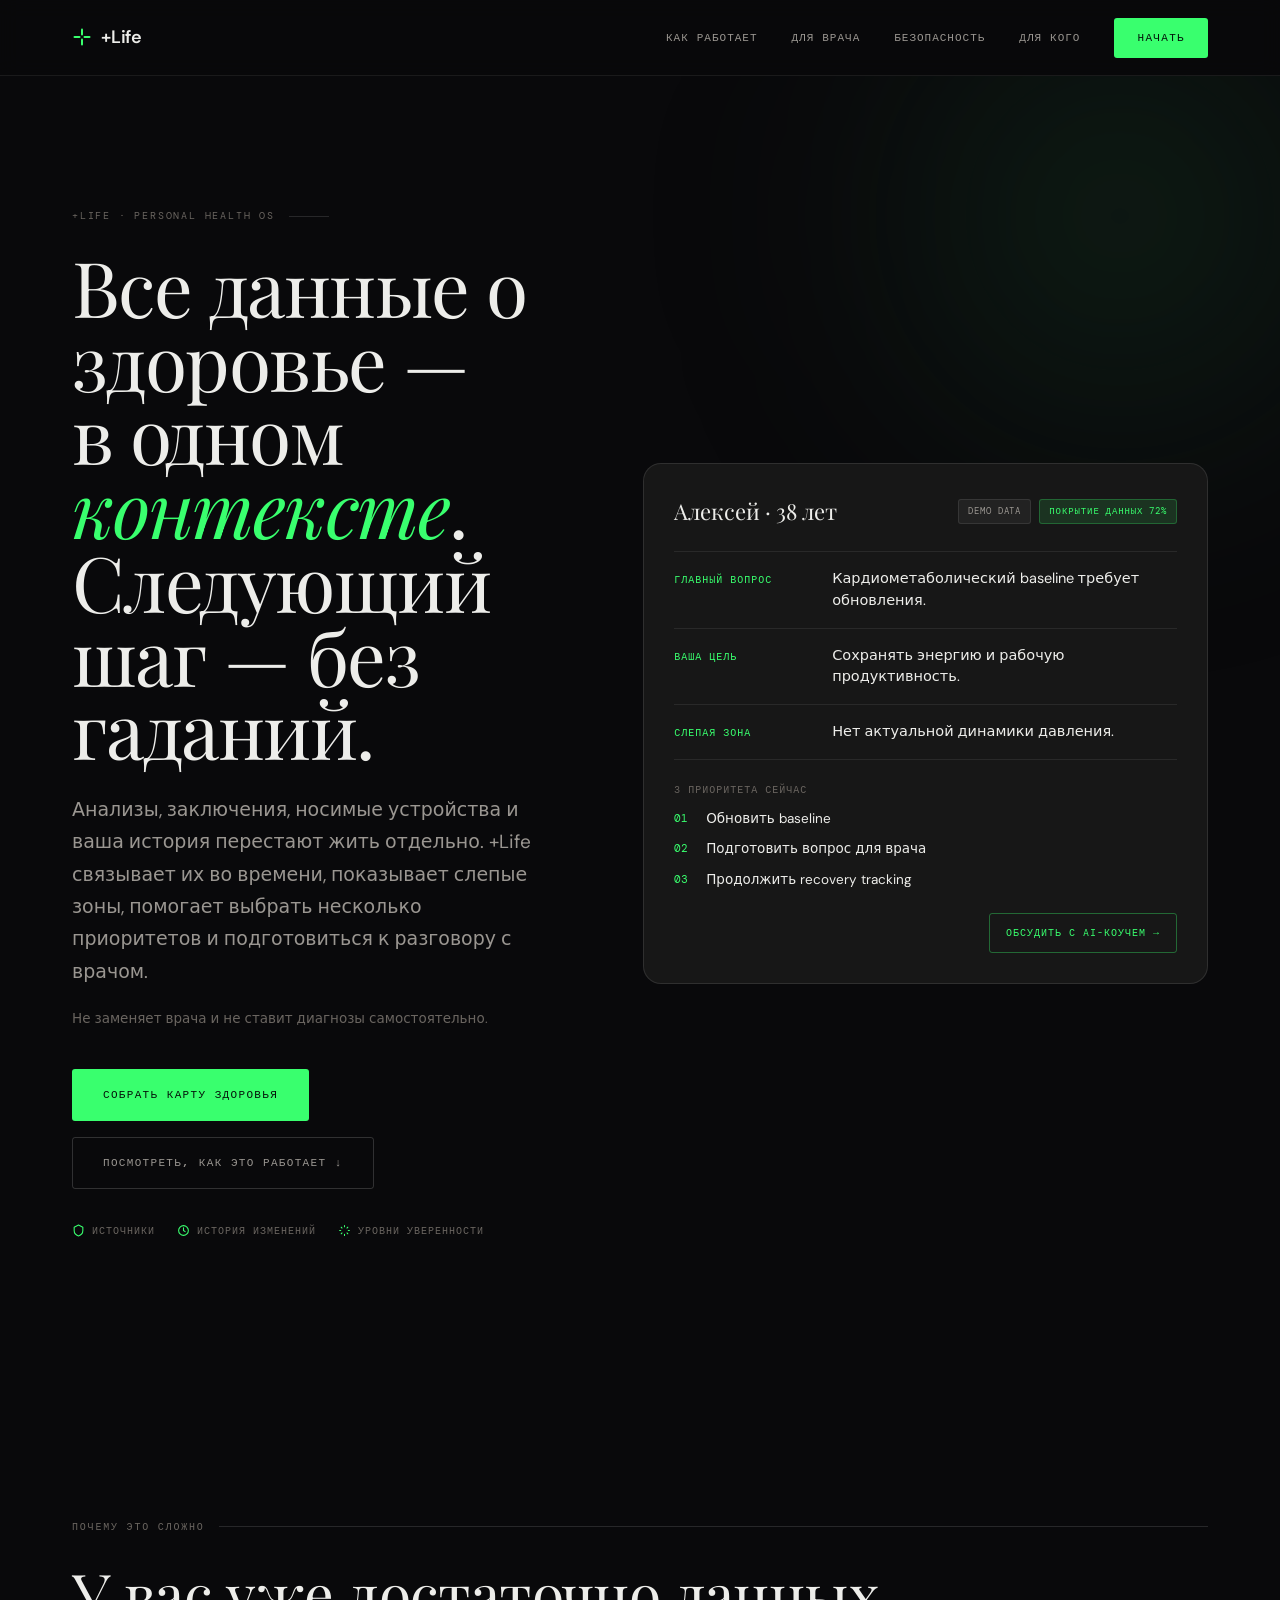
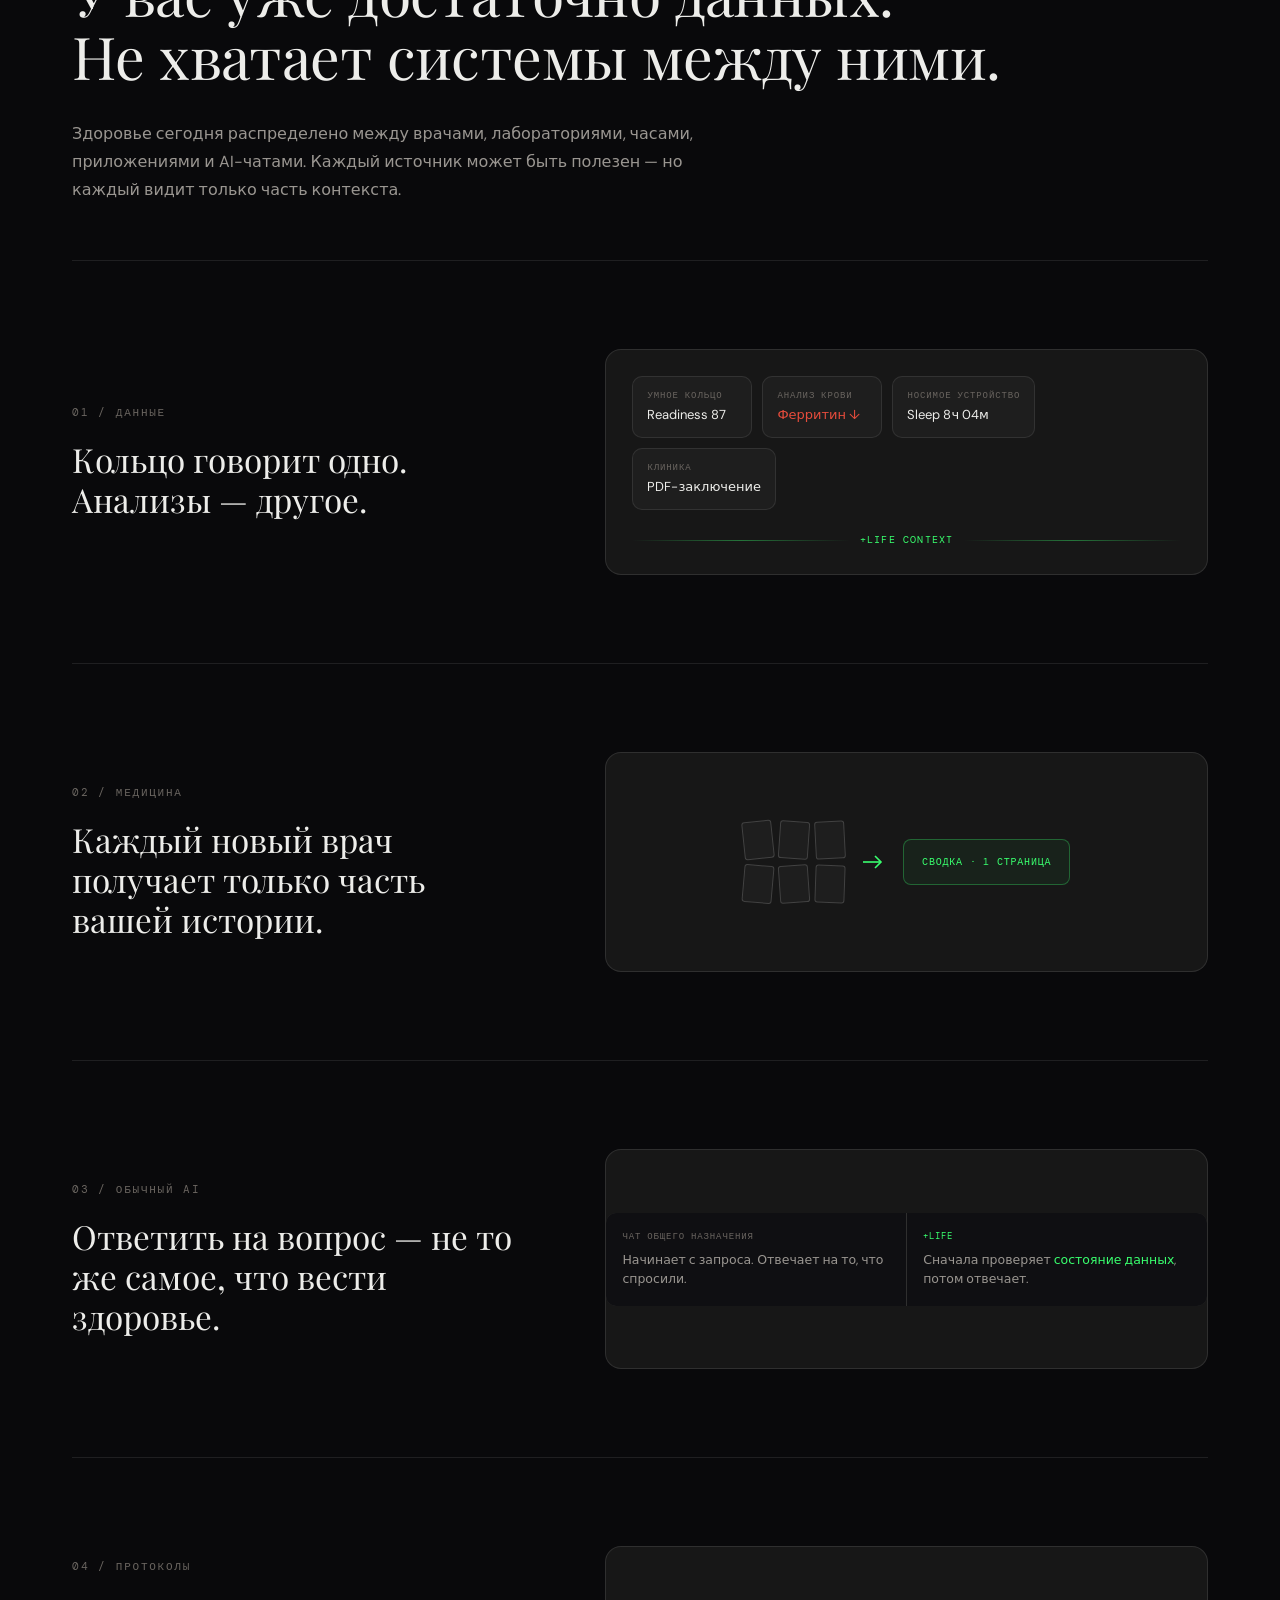
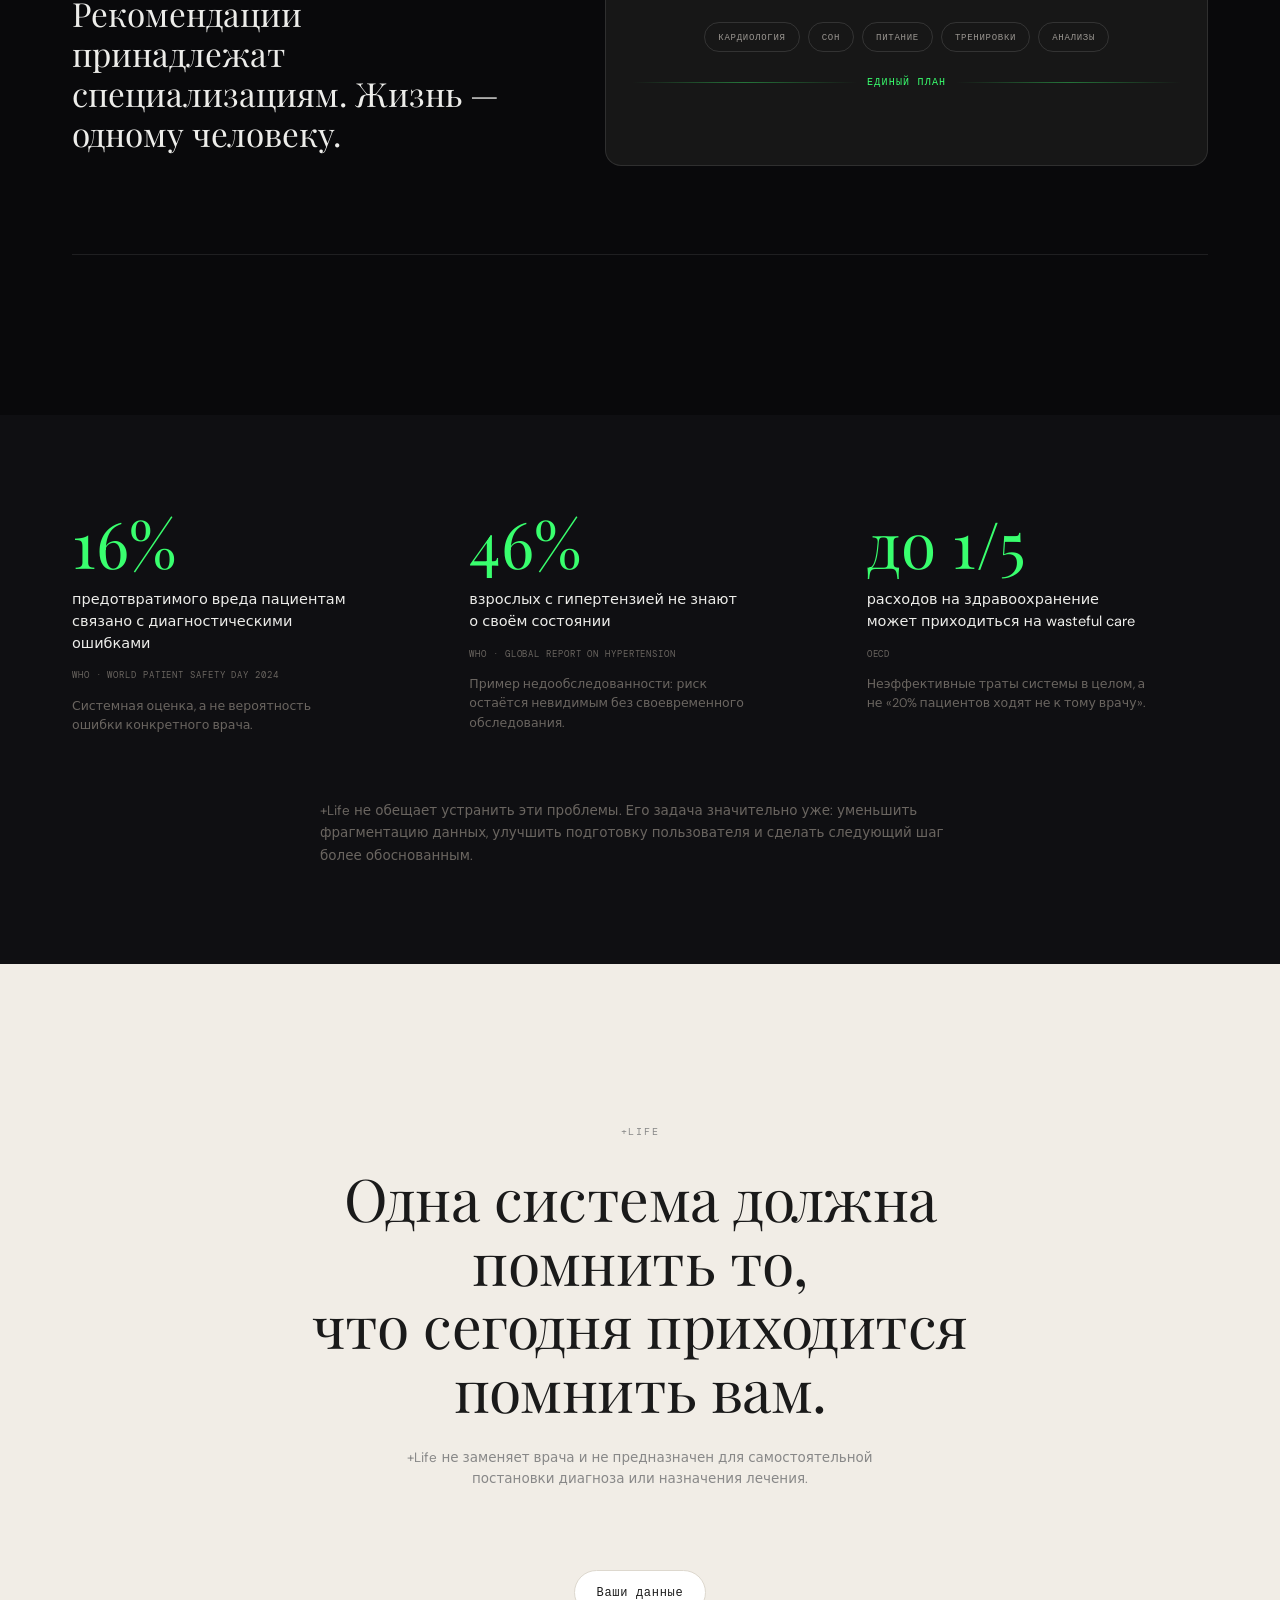
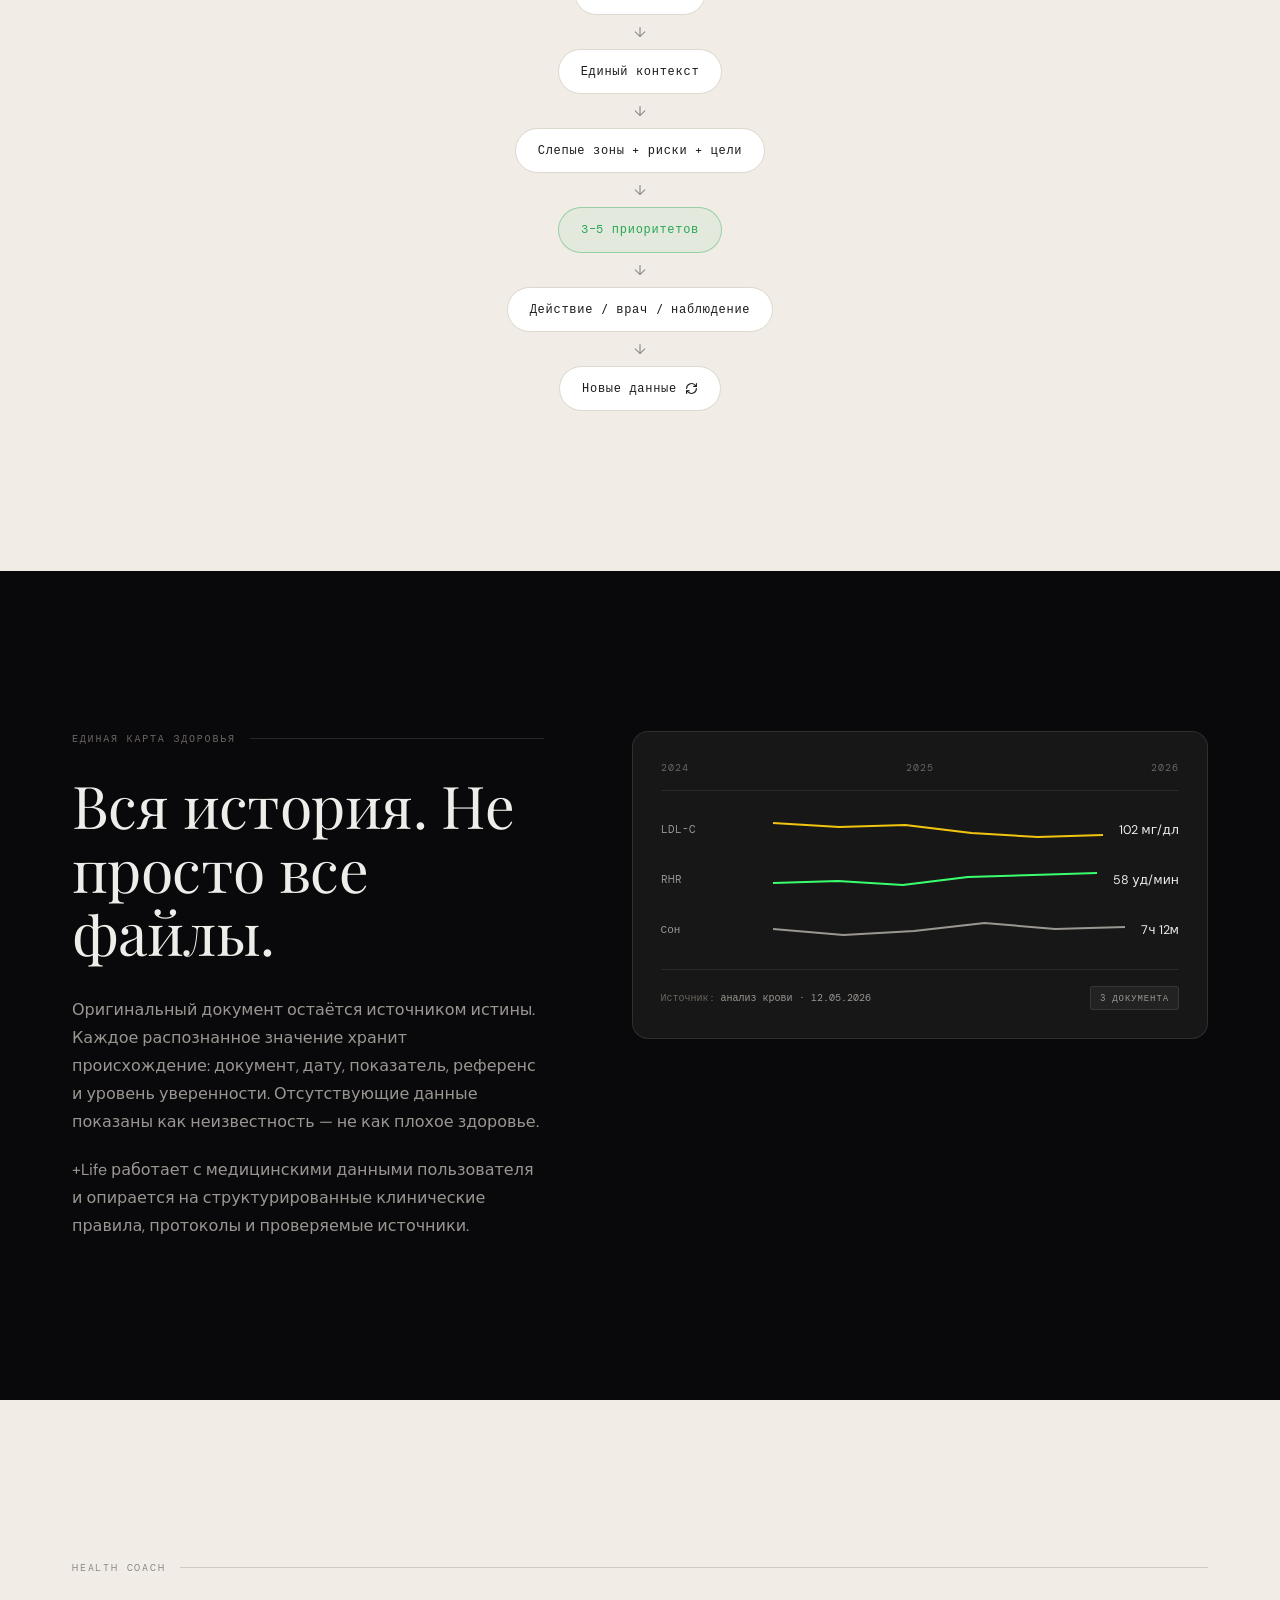
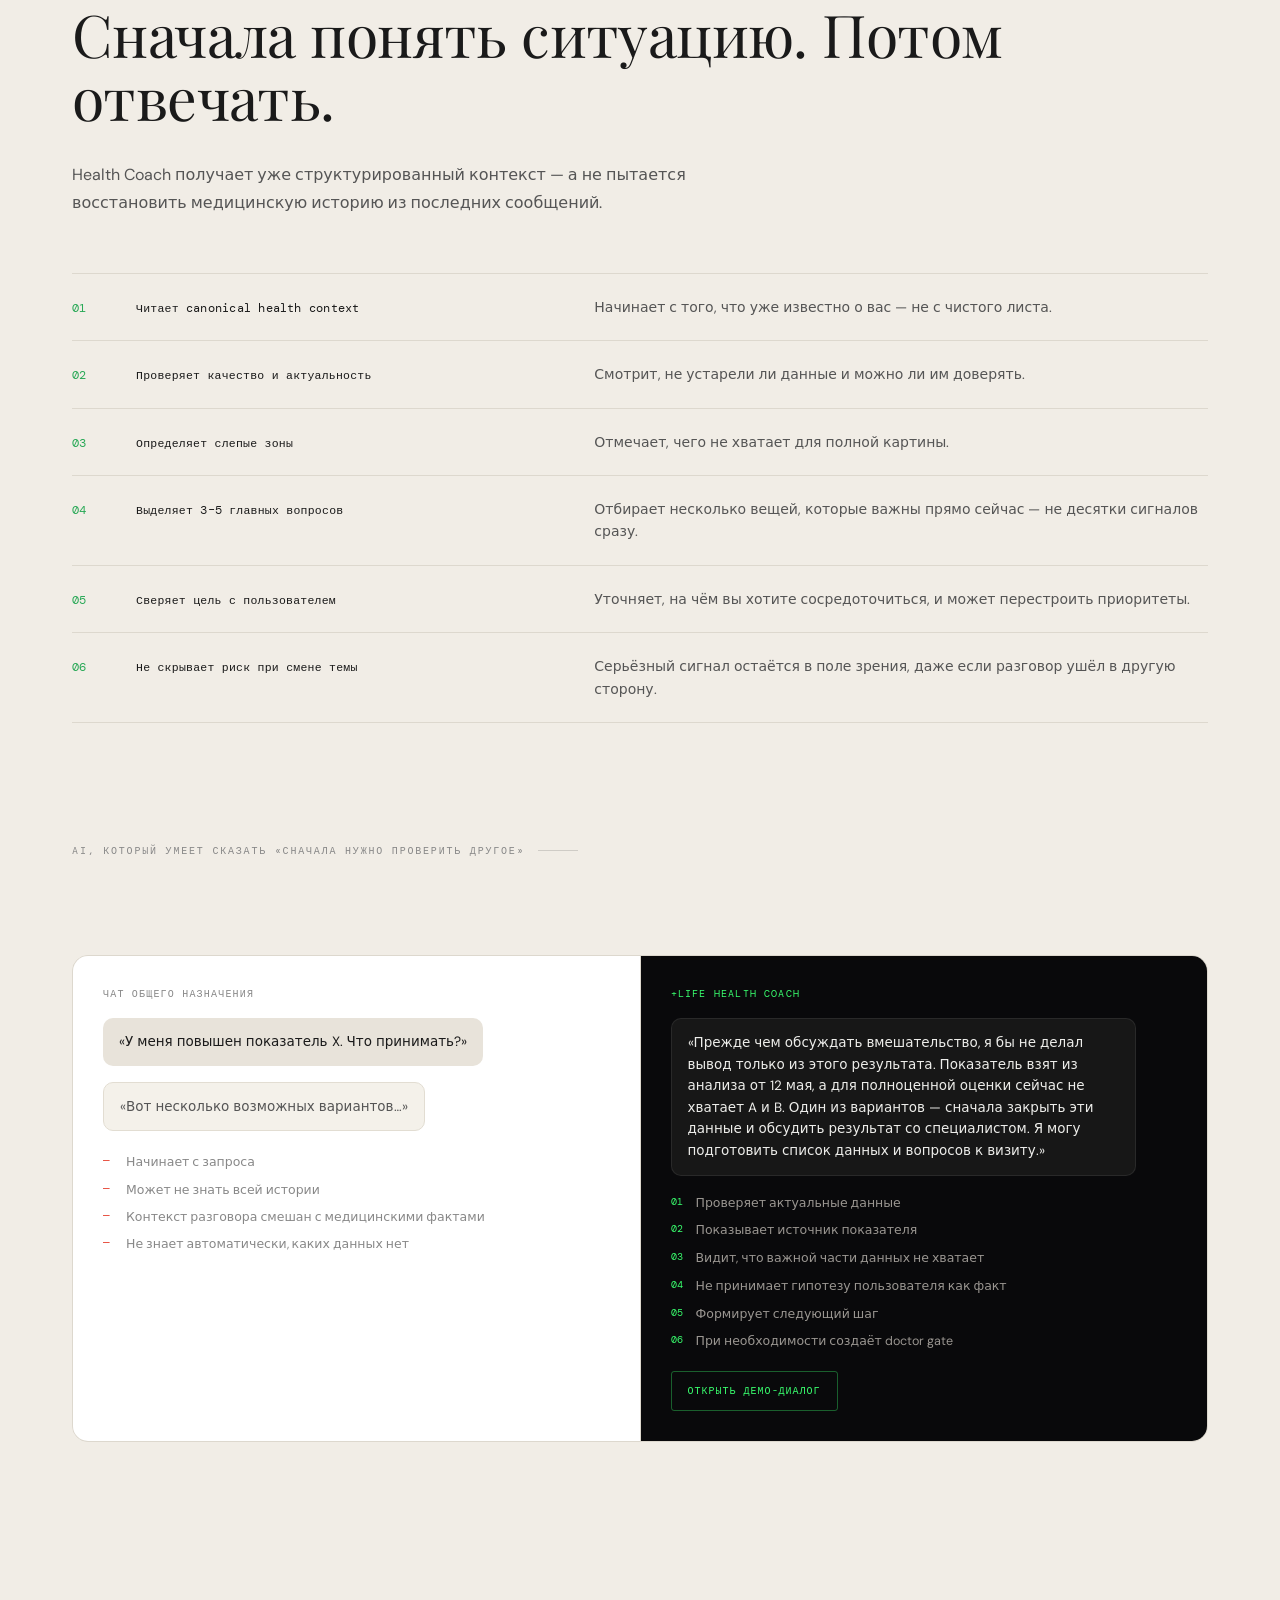
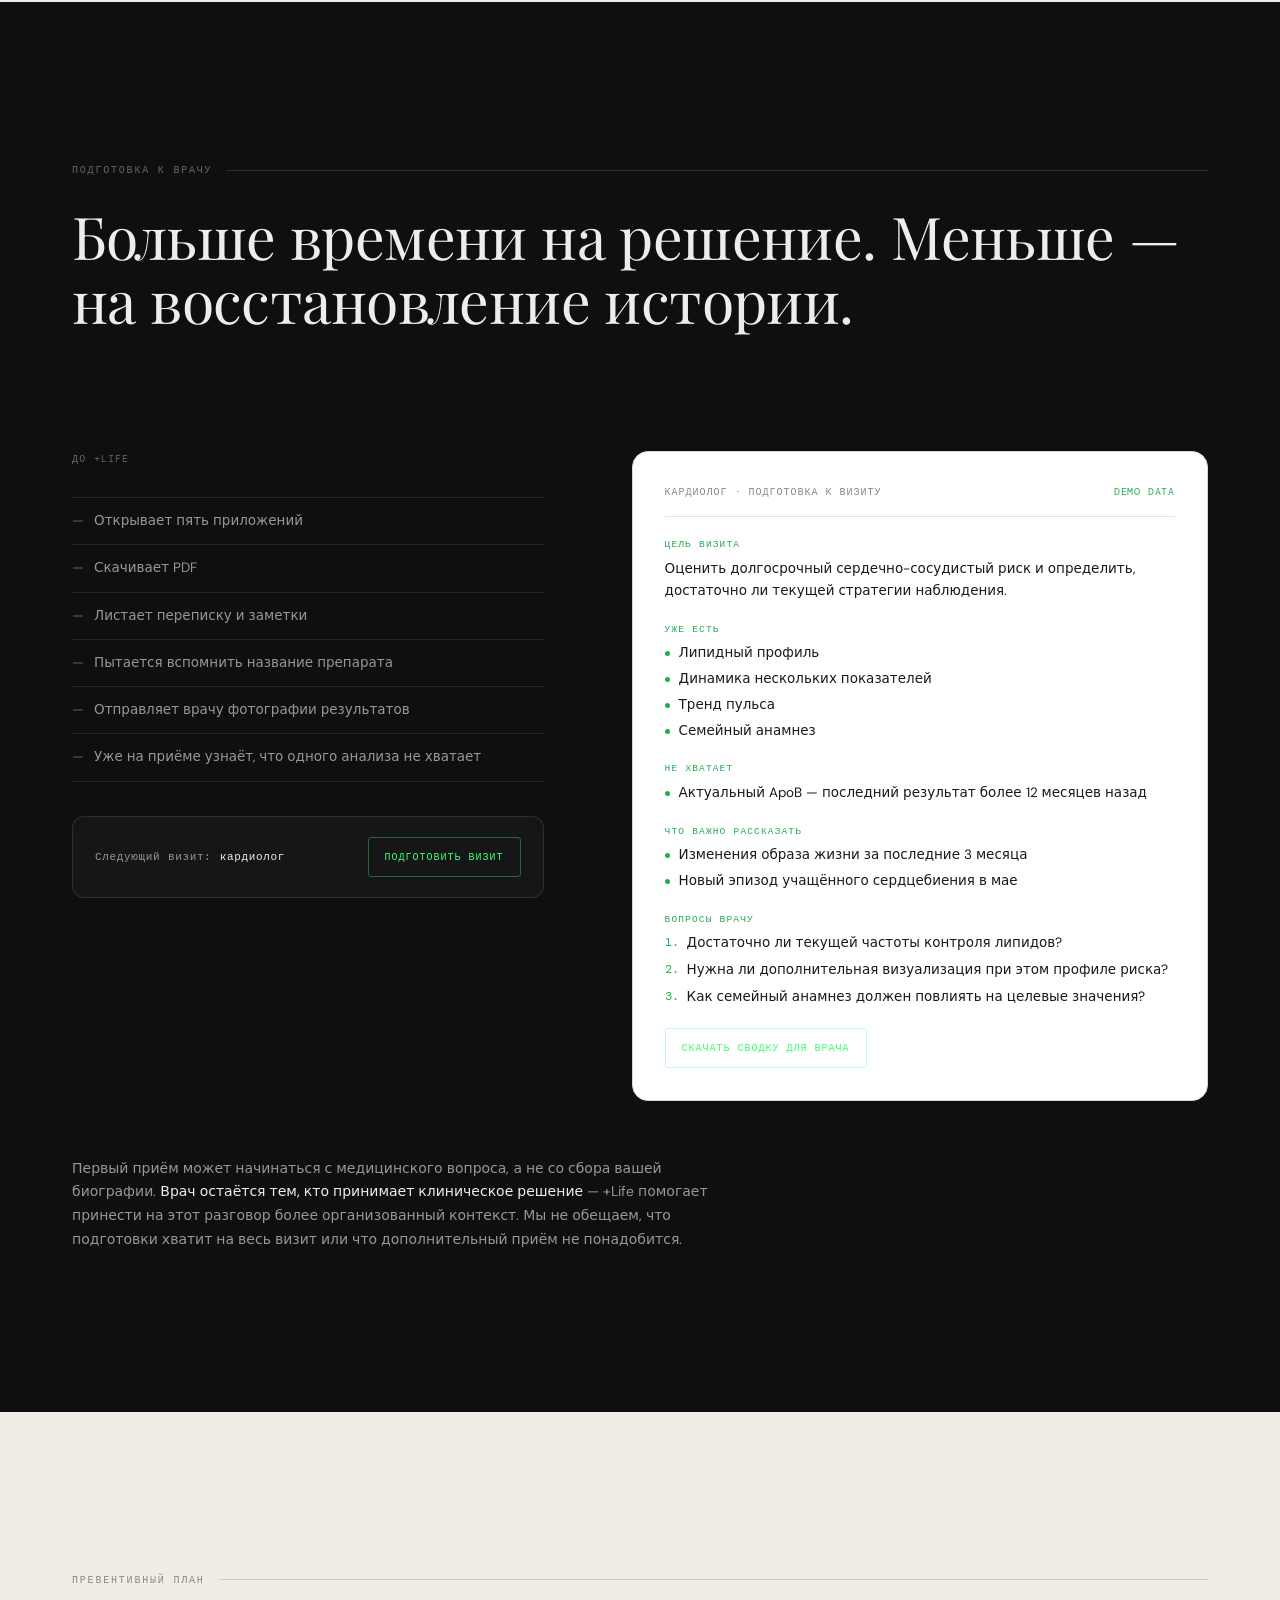
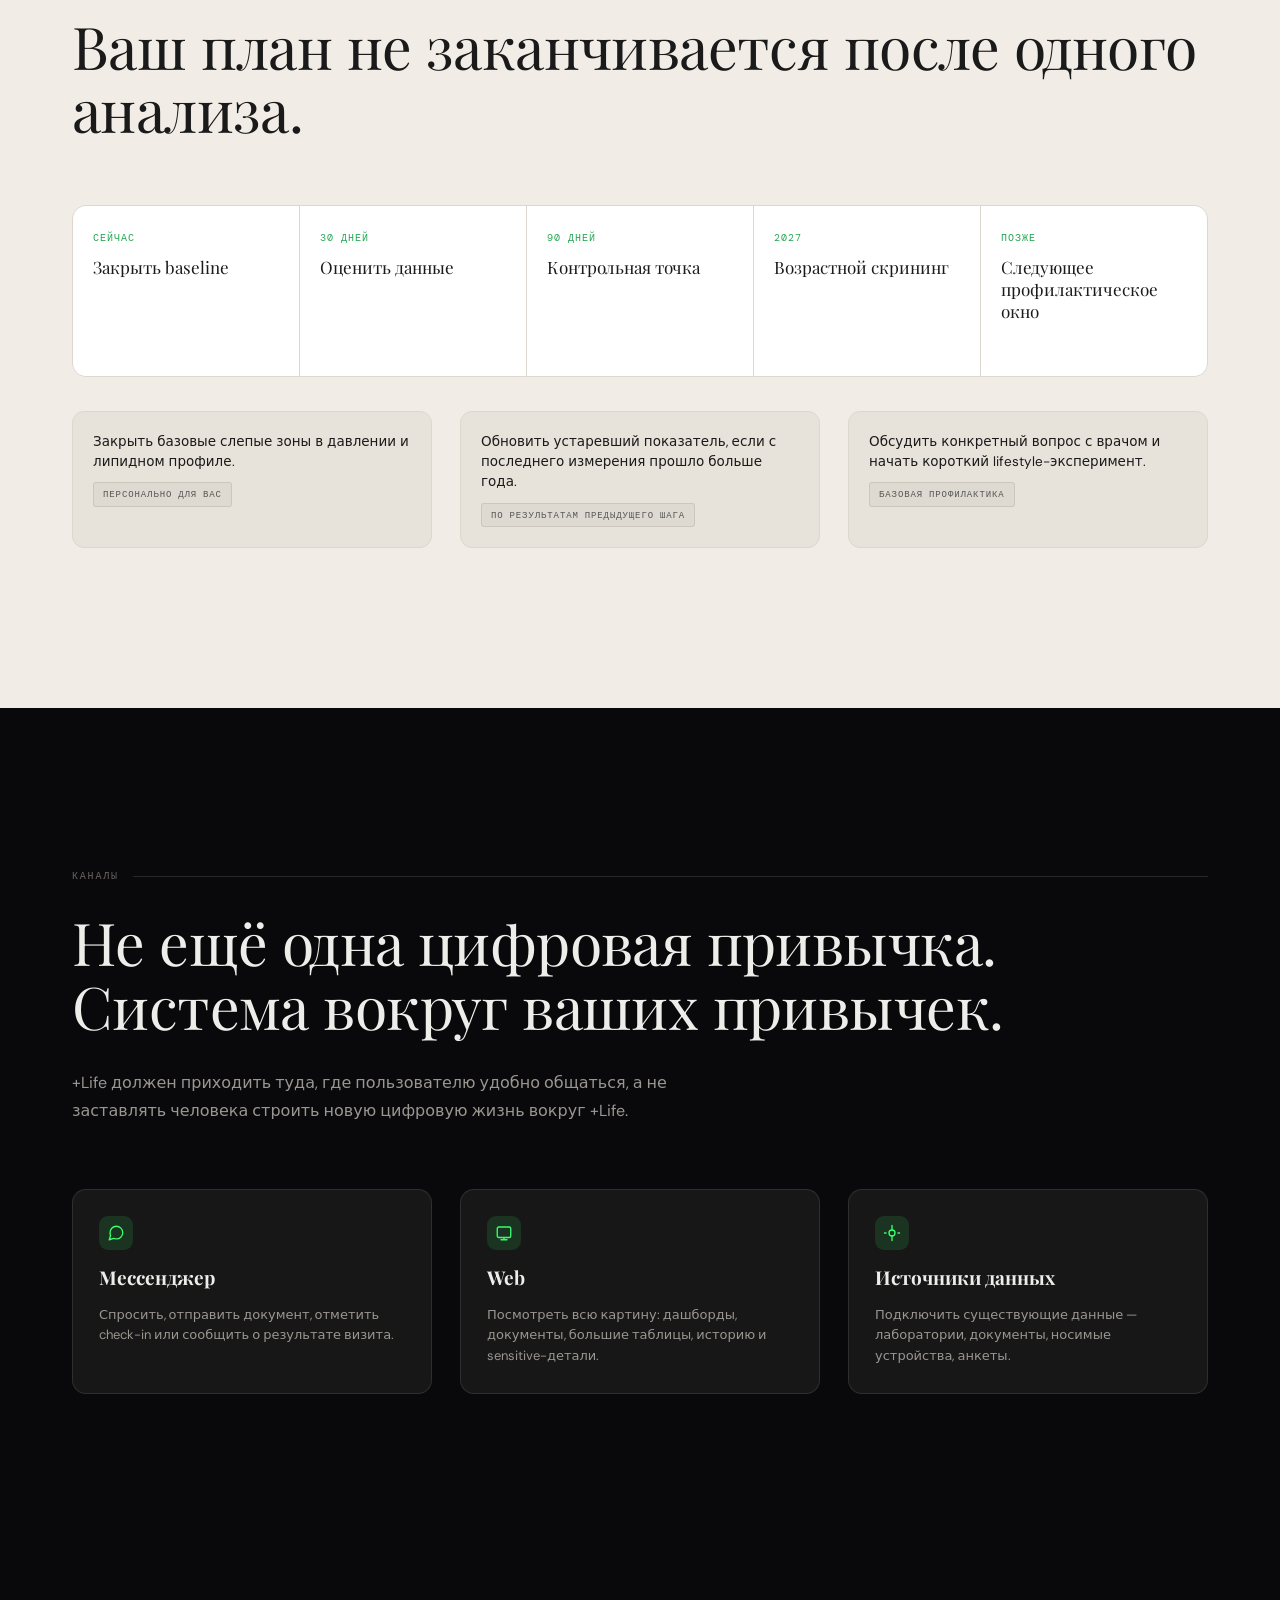
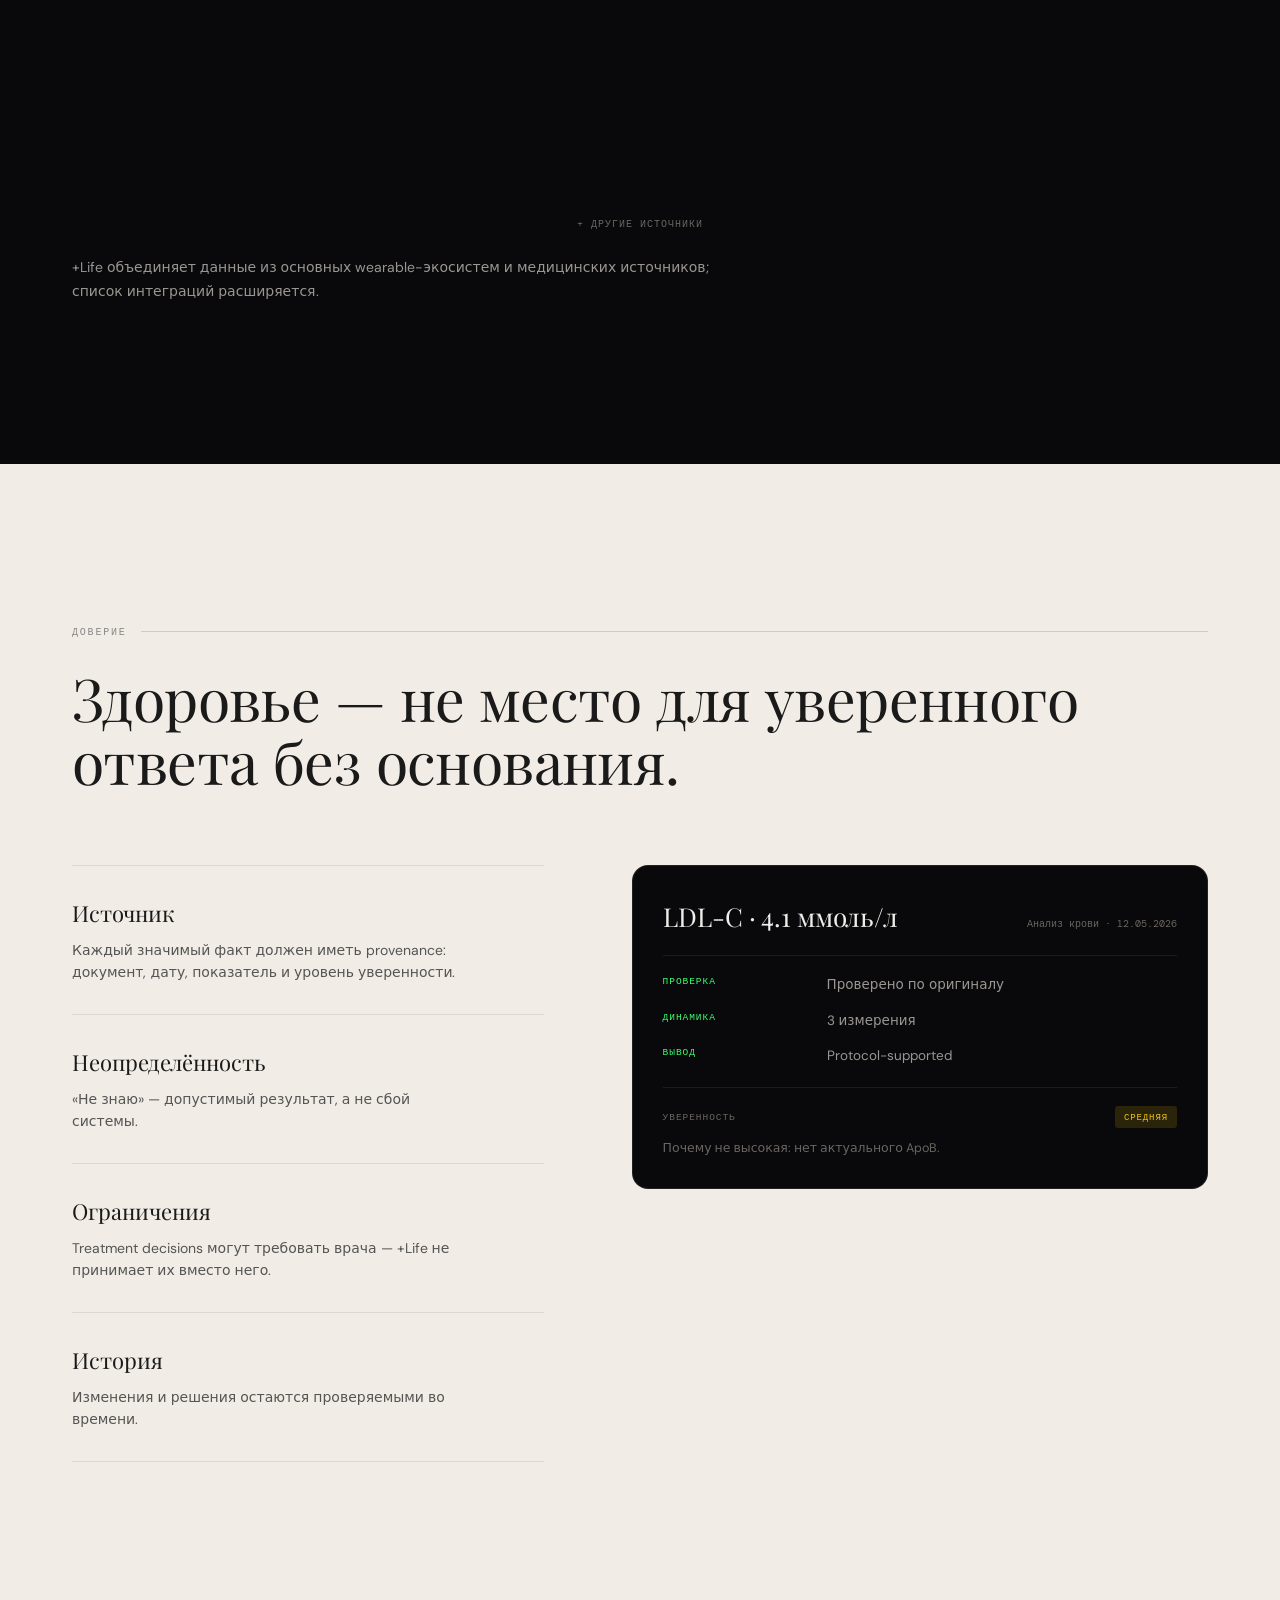
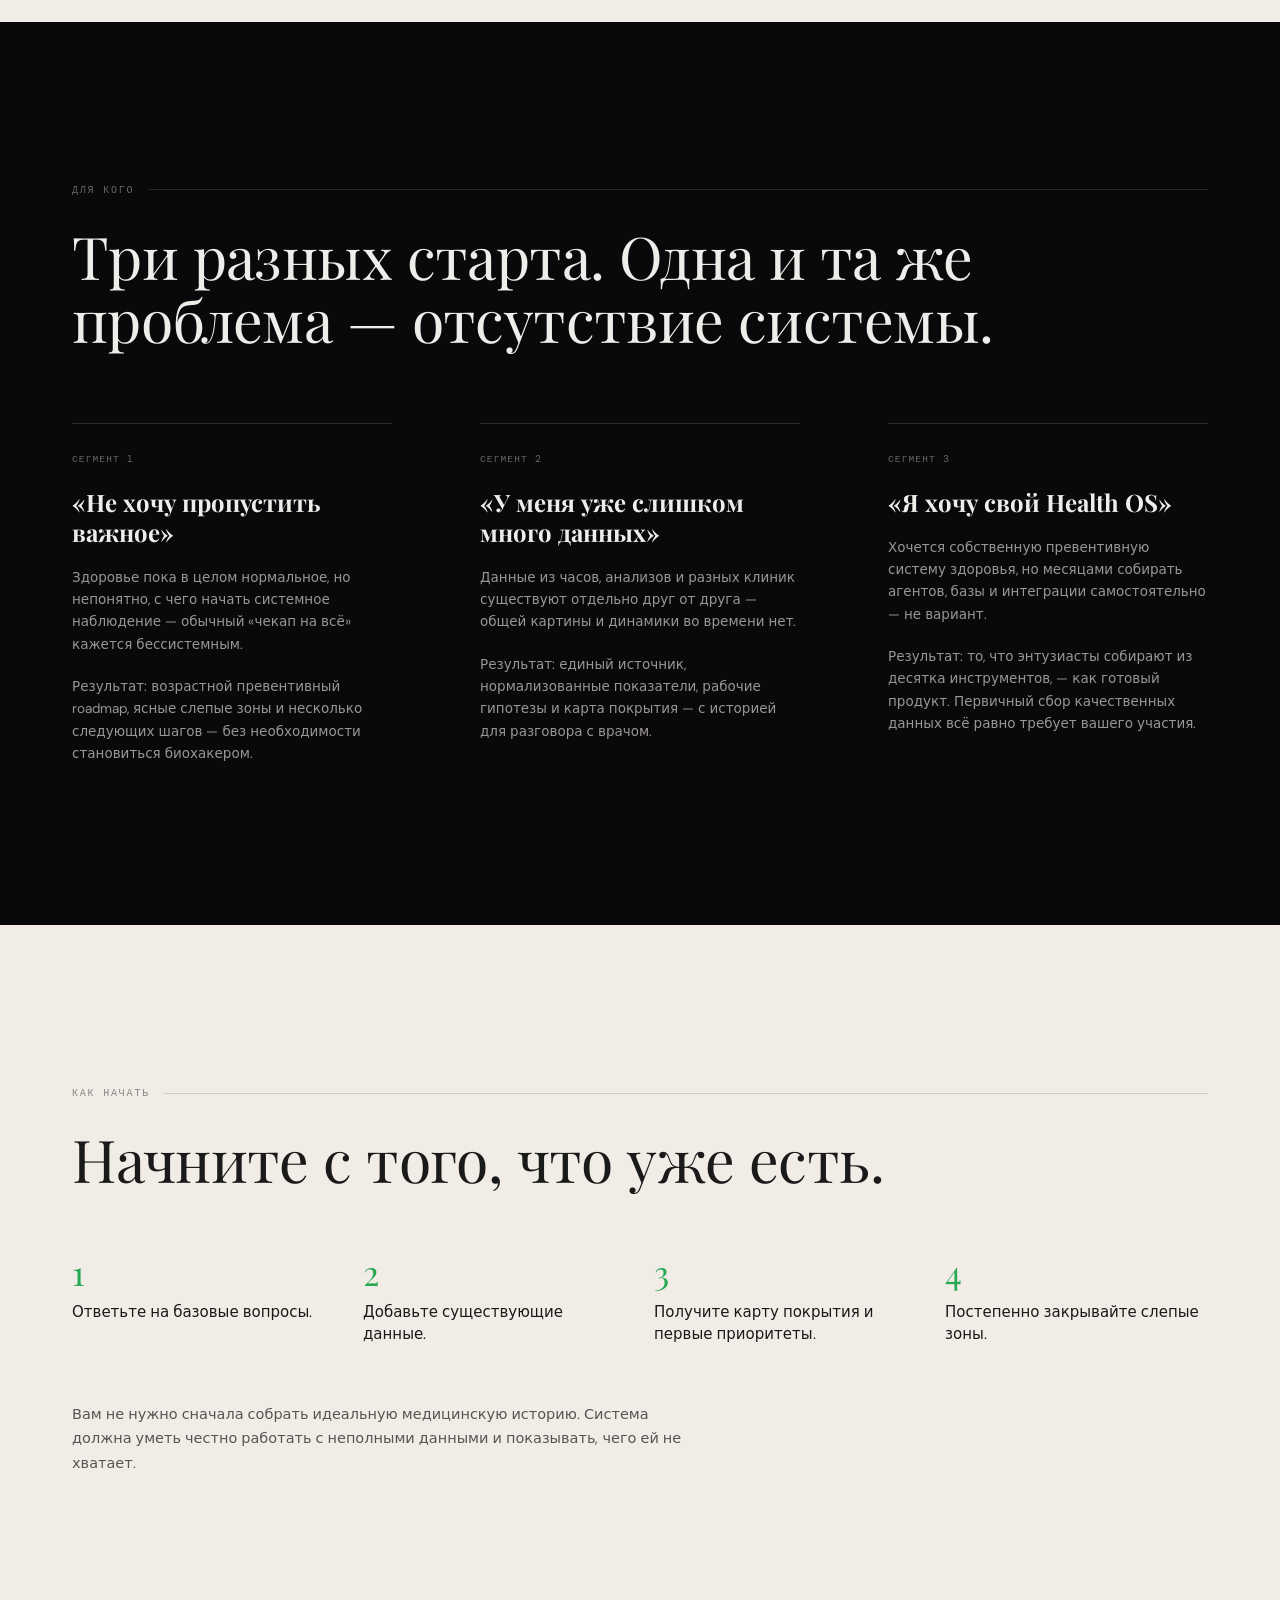
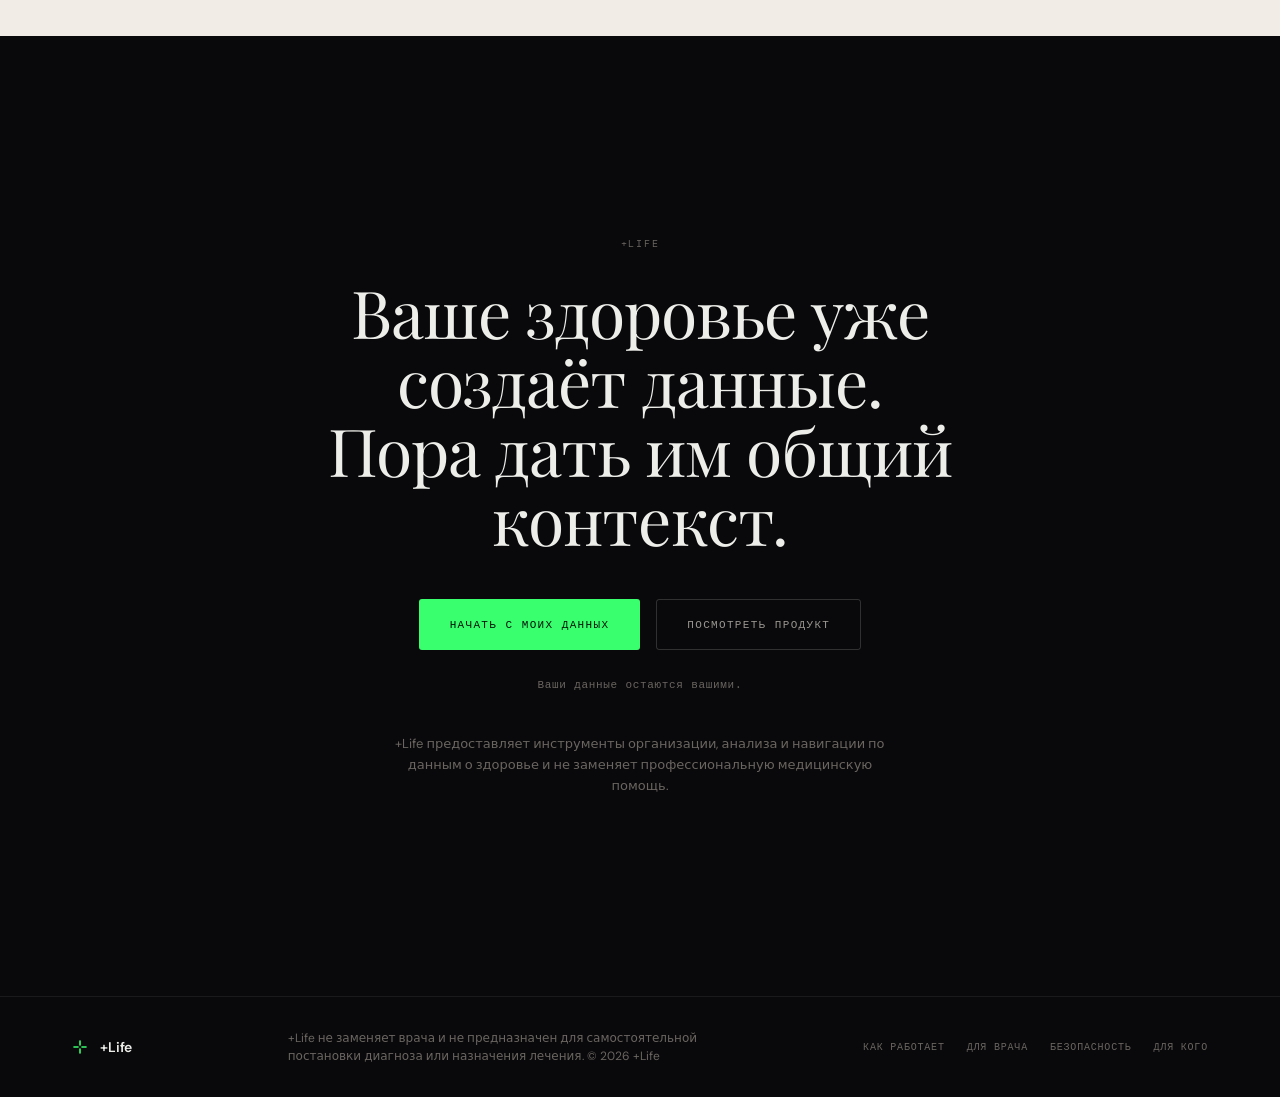
==== commit da2fa44b: "Rebuild landing page per +Life ТЗ v1.1 Full rewrite of index.html to match the new spec: Russian cop" ====
--- a/index.html
+++ b/index.html
@@ -1,1421 +1,996 @@
 <!doctype html>
-<html lang="en">
+<html lang="ru">
 <head>
 <meta charset="utf-8">
 <meta name="viewport" content="width=device-width, initial-scale=1">
-<title>+Life — Personal Health & Wellbeing OS</title>
+<title>+Life — персональная система управления здоровьем</title>
+<link rel="icon" href="data:image/svg+xml,%3Csvg xmlns='http://www.w3.org/2000/svg' viewBox='0 0 24 24'%3E%3Cg stroke='%2339ff6e' stroke-width='2.6' stroke-linecap='round' fill='none'%3E%3Cline x1='12' y1='3' x2='12' y2='9'/%3E%3Cline x1='12' y1='15' x2='12' y2='21'/%3E%3Cline x1='3' y1='12' x2='9' y2='12'/%3E%3Cline x1='15' y1='12' x2='21' y2='12'/%3E%3C/g%3E%3C/svg%3E">
+<meta name="description" content="+Life объединяет медицинские анализы, документы и данные носимых устройств, помогает увидеть слепые зоны, сформировать превентивный план и подготовиться к разговору с врачом.">
 <link rel="preconnect" href="https://fonts.googleapis.com">
 <link rel="preconnect" href="https://fonts.gstatic.com" crossorigin>
-<link rel="stylesheet" href="https://fonts.googleapis.com/css2?family=DM+Mono:wght@300;400&family=DM+Sans:wght@300;400;500&family=Playfair+Display:ital,wght@0,400;0,700;1,400;1,700&display=swap">
+<link rel="stylesheet" href="https://fonts.googleapis.com/css2?family=DM+Mono:wght@400;500&family=DM+Sans:wght@400;500;600&family=Playfair+Display:ital,wght@0,400;0,600;1,400;1,600&display=swap">
 <style>
-/* ============================================================
-   TOKENS
-   ============================================================ */
+/* ================================================================
+   §19 ЦВЕТОВАЯ СИСТЕМА — токены из ТЗ, один в один
+   ================================================================ */
 :root{
-  /* surfaces */
   --ink:#09090b;
-  --ink2:#0f0f12;
-  --ink3:#141418;
+  --ink-2:#0f0f12;
+  --ui-card:#171717;
+  --ui-muted:#262626;
+
   --paper:#f1ede6;
-  --paper2:#e8e3da;
-  /* accent */
-  --gr:#39ff6e;
-  --gr2:#27a855;
-  --gr-a:rgba(57,255,110,0.12);
-  --gr-b:rgba(57,255,110,0.06);
-  /* status */
-  --am:#f1c40f;
-  --rd:#e74c3c;
-  /* text on dark */
-  --tx:#ededea;
-  --tx2:#9a9691;
-  --tx3:#6a6560;
-  /* text on light */
-  --tx-lt:#1a1a1a;
-  --tx2-lt:#555;
-  --tx3-lt:#888;
-  /* fonts */
-  --fd:'Playfair Display', Georgia, serif;
-  --fs:'DM Sans', system-ui, sans-serif;
-  --fm:'DM Mono', 'Courier New', monospace;
-  /* easing */
-  --ease:cubic-bezier(0.16, 1, 0.3, 1);
+  --paper-2:#e8e3da;
+
+  --green:#39ff6e;
+  --green-light-surface:#27a855;
+  --green-a:rgba(57,255,110,.12);
+  --green-a2:rgba(57,255,110,.06);
+
+  --text-dark-primary:#ededea;
+  --text-dark-secondary:#9a9691;
+  --text-dark-tertiary:#6a6560;
+
+  --text-light-primary:#1a1a1a;
+  --text-light-secondary:#555;
+  --text-light-tertiary:#888;
+
+  --amber:#f1c40f;
+  --red:#e74c3c;
+
+  /* §20 типографика */
+  --f-display:'Playfair Display', Georgia, serif;
+  --f-body:'DM Sans', system-ui, -apple-system, sans-serif;
+  --f-mono:'DM Mono', 'SFMono-Regular', Consolas, monospace;
+  --ease:cubic-bezier(.16,1,.3,1);
+
+  /* §21 пространство — desktop ≥1200 */
+  --pad-x:72px;
+  --pad-y:160px;
+  --pad-y-statement:200px;
+  --content-max:1240px;
+  --narrative-max:720px;
+  --para-max:640px;
+  --col-gap:88px;
+  --card-pad:32px;
+  --card-gap:28px;
 }
 
-/* ============================================================
+@media (max-width:1199px){
+  :root{--pad-x:36px;--pad-y:108px;--pad-y-statement:140px;--col-gap:48px;--card-pad:26px;--card-gap:20px}
+}
+@media (max-width:767px){
+  :root{--pad-x:20px;--pad-y:80px;--pad-y-statement:96px;--col-gap:28px;--card-pad:20px;--card-gap:16px}
+}
+
+/* ================================================================
    BASE
-   ============================================================ */
+   ================================================================ */
 *,*::before,*::after{box-sizing:border-box}
-html{scroll-behavior:smooth;-webkit-text-size-adjust:100%}
+html{scroll-behavior:smooth;-webkit-text-size-adjust:100%;overflow-x:hidden}
 body{
   margin:0;
-  font-family:var(--fs);
+  font-family:var(--f-body);
   font-weight:400;
-  font-size:14px;
+  font-size:16px;
   line-height:1.6;
-  color:var(--tx);
+  color:var(--text-dark-primary);
   background:var(--ink);
   -webkit-font-smoothing:antialiased;
   -moz-osx-font-smoothing:grayscale;
+  overflow-x:hidden;
 }
 img,svg,canvas{display:block;max-width:100%}
-a{color:inherit;text-decoration:none;transition:color .25s var(--ease)}
+a{color:inherit;text-decoration:none}
 button{font:inherit;color:inherit;background:none;border:0;padding:0;cursor:pointer}
 em{font-style:italic}
-
-/* ============================================================
+ul,ol{margin:0;padding:0;list-style:none}
+h1,h2,h3,h4,p{margin:0}
+
+.skip-link{position:absolute;left:12px;top:-60px;background:var(--green);color:#000;padding:10px 18px;border-radius:4px;font-family:var(--f-mono);font-size:12px;z-index:200;transition:top .2s var(--ease)}
+.skip-link:focus{top:12px}
+
+a:focus-visible,button:focus-visible,[tabindex]:focus-visible{outline:2px solid var(--green);outline-offset:3px;border-radius:2px}
+.s-light a:focus-visible,.s-light button:focus-visible{outline-color:var(--green-light-surface)}
+
+@media (prefers-reduced-motion: reduce){
+  *,*::before,*::after{animation-duration:.001ms!important;animation-iteration-count:1!important;transition-duration:.001ms!important;scroll-behavior:auto!important}
+  .sr{opacity:1!important;transform:none!important}
+}
+
+/* ================================================================
    SECTION SHELL
-   ============================================================ */
-.sec{padding:100px 52px;position:relative;overflow:hidden}
-.sec-inner{max-width:1100px;margin:0 auto;position:relative;z-index:1}
-.s-dark{background:var(--ink);color:var(--tx)}
-.s-dark2{background:var(--ink2);color:var(--tx)}
-.s-light{background:var(--paper);color:var(--tx-lt)}
-
-/* ============================================================
+   ================================================================ */
+.sec{padding:var(--pad-y) var(--pad-x);position:relative}
+.sec-inner{max-width:var(--content-max);margin:0 auto;position:relative;z-index:1}
+.s-dark{background:var(--ink);color:var(--text-dark-primary)}
+.s-dark2{background:var(--ink-2);color:var(--text-dark-primary)}
+.s-light{background:var(--paper);color:var(--text-light-primary)}
+
+/* ================================================================
    TYPE
-   ============================================================ */
-h1,h2,h3,h4,p{margin:0}
-.disp{font-family:var(--fd);font-weight:400;letter-spacing:-0.01em}
-.disp em{color:var(--gr);font-style:italic}
-.s-light .disp em{color:var(--gr2)}
-.h1{font-size:clamp(44px,5.5vw,76px);line-height:.95;letter-spacing:-0.02em}
-.h2{font-size:clamp(30px,4vw,52px);line-height:1.08}
-.h2-big{font-size:clamp(36px,5vw,68px);line-height:1.0}
-.h2-cta{font-size:clamp(44px,6.5vw,88px);line-height:.93;letter-spacing:-0.02em}
-.h3{font-size:28px;line-height:1.15}
-.h4{font-size:20px;line-height:1.2}
-.lead{font-size:15px;line-height:1.75;color:var(--tx2);max-width:520px}
-.s-light .lead{color:var(--tx2-lt)}
-.desc{font-size:14px;line-height:1.8;color:var(--tx2);max-width:500px}
-.s-light .desc{color:var(--tx2-lt)}
-.body-sm{font-size:13px;line-height:1.7;color:var(--tx2)}
-.s-light .body-sm{color:var(--tx2-lt)}
-.body-xs{font-size:12px;line-height:1.6;color:var(--tx2)}
-.s-light .body-xs{color:var(--tx2-lt)}
-
-/* ============================================================
-   KICKER (mono uppercase + trailing rule)
-   ============================================================ */
+   ================================================================ */
+.disp{font-family:var(--f-display);font-weight:400;letter-spacing:-.01em}
+.disp em{color:var(--green);font-style:italic}
+.s-light .disp em{color:var(--green-light-surface)}
+.h1{font-size:clamp(40px,6vw,88px);line-height:.96;letter-spacing:-.02em}
+.h2{font-size:clamp(32px,4.6vw,64px);line-height:1.08}
+.lead{font-family:var(--f-body);font-size:clamp(17px,1.6vw,19px);line-height:1.7;color:var(--text-dark-secondary);max-width:var(--para-max)}
+.s-light .lead{color:var(--text-light-secondary)}
+.body-copy{font-family:var(--f-body);font-size:16px;line-height:1.75;color:var(--text-dark-secondary);max-width:var(--para-max)}
+.s-light .body-copy{color:var(--text-light-secondary)}
+.body-sm{font-family:var(--f-body);font-size:14px;line-height:1.7;color:var(--text-dark-secondary)}
+.s-light .body-sm{color:var(--text-light-secondary)}
+.h2-gap{margin-top:32px}
+.intro-gap{margin-top:72px}
+.block-gap{margin-top:120px}
+
 .kicker{
   display:flex;align-items:center;gap:14px;
-  font-family:var(--fm);font-weight:400;
-  font-size:9px;letter-spacing:.18em;text-transform:uppercase;
-  color:var(--tx3);margin-bottom:24px;
+  font-family:var(--f-mono);font-weight:400;
+  font-size:10px;letter-spacing:.18em;text-transform:uppercase;
+  color:var(--text-dark-tertiary);margin-bottom:26px;
 }
-.kicker::after{content:"";flex:1;height:1px;background:rgba(255,255,255,0.1);max-width:none}
-.s-light .kicker{color:var(--tx3-lt)}
-.s-light .kicker::after{background:rgba(0,0,0,0.15)}
-.kicker.short::after{flex:0 0 32px}
-
-.mono{font-family:var(--fm);font-weight:400;letter-spacing:.14em;text-transform:uppercase;font-size:9px;color:var(--tx3)}
-.s-light .mono{color:var(--tx3-lt)}
-
-/* ============================================================
+.kicker::after{content:"";flex:1;height:1px;background:rgba(255,255,255,.12)}
+.s-light .kicker{color:var(--text-light-tertiary)}
+.s-light .kicker::after{background:rgba(0,0,0,.14)}
+.kicker.short::after{flex:0 0 40px}
+.kicker.center{justify-content:center}
+.kicker.center::after{display:none}
+
+.mono-label{font-family:var(--f-mono);font-weight:400;letter-spacing:.12em;text-transform:uppercase;font-size:10px;color:var(--text-dark-tertiary)}
+.s-light .mono-label{color:var(--text-light-tertiary)}
+
+/* ================================================================
    BUTTONS
-   ============================================================ */
+   ================================================================ */
 .btn{
-  display:inline-flex;align-items:center;gap:8px;
-  font-family:var(--fm);font-weight:400;
-  font-size:10px;letter-spacing:.13em;text-transform:uppercase;
-  padding:14px 30px;border-radius:2px;
-  transition:transform .3s var(--ease), opacity .3s var(--ease), background .25s var(--ease), color .25s var(--ease);
+  display:inline-flex;align-items:center;justify-content:center;gap:9px;
+  font-family:var(--f-mono);font-weight:500;
+  font-size:11px;letter-spacing:.12em;text-transform:uppercase;
+  padding:16px 30px;border-radius:3px;min-height:44px;
+  transition:transform .3s var(--ease),opacity .3s var(--ease);
+  border:1px solid transparent;
 }
-.btn:hover{opacity:.88;transform:translateY(-2px)}
-.btn-pri{background:var(--gr);color:#000}
-.btn-pri-lt{background:var(--gr2);color:#fff}
-.btn-ghost{color:var(--tx2);border:1px solid rgba(255,255,255,0.14)}
-.btn-ghost:hover{color:var(--tx)}
-.s-light .btn-ghost{color:var(--tx2-lt);border-color:rgba(0,0,0,0.18)}
-.s-light .btn-ghost:hover{color:var(--tx-lt)}
-.btn-nav{padding:9px 22px;background:var(--gr);color:#000}
-
-/* ============================================================
-   TAGS / BADGES / PILLS
-   ============================================================ */
-.tag{
-  display:inline-block;
-  font-family:var(--fm);font-weight:400;
-  font-size:7px;letter-spacing:.1em;text-transform:uppercase;
-  padding:3px 7px;border-radius:2px;
+.btn:hover{opacity:.9;transform:translateY(-2px)}
+.btn-primary{background:var(--green);color:#04140a}
+.s-light .btn-primary,.btn-primary-lt{background:var(--green-light-surface);color:#fff}
+.btn-ghost{color:var(--text-dark-secondary);border-color:rgba(255,255,255,.16)}
+.btn-ghost:hover{color:var(--text-dark-primary);border-color:rgba(255,255,255,.3)}
+.s-light .btn-ghost{color:var(--text-light-secondary);border-color:rgba(0,0,0,.18)}
+.s-light .btn-ghost:hover{color:var(--text-light-primary);border-color:rgba(0,0,0,.32)}
+.btn-nav{padding:10px 22px;min-height:40px;background:var(--green);color:#04140a}
+.btn-mock{
+  font-family:var(--f-mono);font-size:10px;letter-spacing:.1em;text-transform:uppercase;
+  color:var(--green);border:1px solid rgba(57,255,110,.35);border-radius:3px;
+  padding:11px 16px;display:inline-flex;align-items:center;gap:8px;min-height:40px;
+  transition:background .25s var(--ease);
 }
-.tag-gr{background:var(--gr-a);color:var(--gr);border:1px solid rgba(57,255,110,0.2)}
-.tag-lt{background:rgba(255,255,255,0.05);color:var(--tx2);border:1px solid rgba(255,255,255,0.08)}
-.s-light .tag-lt{background:rgba(0,0,0,0.04);color:var(--tx2-lt);border-color:rgba(0,0,0,0.08)}
-.badge{
-  display:inline-block;
-  font-family:var(--fm);font-weight:400;
-  font-size:7px;letter-spacing:.06em;text-transform:uppercase;
-  padding:2px 6px;border-radius:2px;
-}
-.badge-gr{background:rgba(57,255,110,0.14);color:var(--gr)}
-.badge-am{background:rgba(241,196,15,0.14);color:var(--am)}
-.badge-rd{background:rgba(231,76,60,0.14);color:var(--rd)}
-.pill{
-  display:inline-block;
-  font-family:var(--fm);font-weight:400;
-  font-size:8px;letter-spacing:.12em;text-transform:uppercase;
-  padding:3px 8px;border-radius:100px;
-}
-.pill-gr{background:var(--gr-a);color:var(--gr);border:1px solid rgba(57,255,110,0.25)}
-.pill-lt{background:rgba(255,255,255,0.05);color:var(--tx2);border:1px solid rgba(255,255,255,0.08)}
-.s-light .pill-lt{background:#fff;color:var(--tx2-lt);border-color:#ddd8ce}
-
-/* ============================================================
-   CARDS
-   ============================================================ */
-.card{
-  background:rgba(255,255,255,0.025);
-  border:1px solid rgba(255,255,255,0.09);
-  border-radius:12px;
-  padding:24px;
-}
-.card-lt{
-  background:#fff;
-  border:1px solid #ddd8ce;
-  border-radius:10px;
-  padding:22px;
-}
-.card-paper{
-  background:var(--paper2);
-  border:1px solid #ddd8ce;
-  border-radius:12px;
-  padding:24px;
-}
-.card-gr{
-  background:linear-gradient(135deg,#0f1a12,#0a1209);
-  border:1px solid rgba(57,255,110,0.2);
-  border-radius:14px;
-  padding:28px;
-}
-.card-rd{
-  background:linear-gradient(135deg,#120808,#1a0808);
-  border:1px solid rgba(231,76,60,0.2);
-  border-radius:14px;
-  padding:28px;
-}
-
-/* ============================================================
-   LIVE DOT
-   ============================================================ */
-.live-dot{display:inline-block;width:5px;height:5px;border-radius:50%;background:var(--gr);box-shadow:0 0 6px rgba(57,255,110,0.7);animation:blink 2s infinite}
-@keyframes blink{0%,100%{opacity:1}50%{opacity:.3}}
-
-/* ============================================================
+.btn-mock:hover{background:rgba(57,255,110,.08)}
+
+/* ================================================================
+   TAGS / PILLS / BADGES
+   ================================================================ */
+.tag{display:inline-block;font-family:var(--f-mono);font-size:9px;letter-spacing:.1em;text-transform:uppercase;padding:4px 9px;border-radius:3px}
+.tag-green{background:var(--green-a);color:var(--green);border:1px solid rgba(57,255,110,.25)}
+.tag-muted{background:rgba(255,255,255,.05);color:var(--text-dark-secondary);border:1px solid rgba(255,255,255,.09)}
+.s-light .tag-muted{background:rgba(0,0,0,.04);color:var(--text-light-secondary);border-color:rgba(0,0,0,.09)}
+.tag-amber{background:rgba(241,196,15,.14);color:var(--amber)}
+.tag-red{background:rgba(231,76,60,.14);color:var(--red)}
+
+.pill{display:inline-flex;align-items:center;gap:6px;font-family:var(--f-mono);font-size:9px;letter-spacing:.1em;text-transform:uppercase;padding:5px 11px;border-radius:100px}
+.pill-green{background:var(--green-a);color:var(--green);border:1px solid rgba(57,255,110,.28)}
+.pill-muted{background:rgba(255,255,255,.05);color:var(--text-dark-secondary);border:1px solid rgba(255,255,255,.09)}
+.s-light .pill-muted{background:#fff;color:var(--text-light-secondary);border-color:#ddd8ce}
+
+.live-dot{display:inline-block;width:6px;height:6px;border-radius:50%;background:var(--green);box-shadow:0 0 6px rgba(57,255,110,.7);animation:blink 2.4s infinite}
+@keyframes blink{0%,100%{opacity:1}50%{opacity:.35}}
+
+/* ================================================================
    SCROLL REVEAL
-   ============================================================ */
-.sr{opacity:0;transform:translateY(36px);transition:opacity .95s var(--ease), transform .95s var(--ease)}
-.sr.up{transform:translateY(56px)}
-.sr.left{transform:translateX(-44px)}
-.sr.right{transform:translateX(44px)}
+   ================================================================ */
+.sr{opacity:0;transform:translateY(28px);transition:opacity .9s var(--ease),transform .9s var(--ease)}
+.sr.left{transform:translateX(-32px)}
+.sr.right{transform:translateX(32px)}
 .sr.vis{opacity:1;transform:none}
 .sr.d1{transition-delay:.08s}
-.sr.d2{transition-delay:.18s}
-.sr.d3{transition-delay:.28s}
-.sr.d4{transition-delay:.38s}
-.sr.d5{transition-delay:.48s}
-
-/* ============================================================
-   GRID HELPERS
-   ============================================================ */
-.grid-2{display:grid;grid-template-columns:1fr 1fr;gap:64px;align-items:start}
-.grid-3{display:grid;grid-template-columns:repeat(3,1fr);gap:14px}
-.grid-4{display:grid;grid-template-columns:repeat(4,1fr);gap:14px}
-.grid-5{display:grid;grid-template-columns:repeat(5,1fr);gap:1px;border:1px solid rgba(255,255,255,0.18)}
-.row{display:flex;align-items:center;gap:12px}
-.stack{display:flex;flex-direction:column;gap:14px}
-.stack-lg{display:flex;flex-direction:column;gap:24px}
-
-/* ============================================================
-   PROGRESS BAR + RANGE
-   ============================================================ */
-.bar{height:5px;background:rgba(255,255,255,0.07);border-radius:2px;overflow:hidden}
-.s-light .bar{background:rgba(0,0,0,0.06)}
-.bar > i{display:block;height:100%;border-radius:2px}
-.bar-gr > i{background:var(--gr)}
-.bar-am > i{background:var(--am)}
-.bar-rd > i{background:var(--rd)}
-
-/* ============================================================
-   ACCESSIBILITY — REDUCED MOTION
-   ============================================================ */
-@media (prefers-reduced-motion: reduce){
-  *,*::before,*::after{animation-duration:0.001ms!important;animation-iteration-count:1!important;transition-duration:0.001ms!important}
-  .sr{opacity:1!important;transform:none!important}
+.sr.d2{transition-delay:.16s}
+.sr.d3{transition-delay:.24s}
+.sr.d4{transition-delay:.32s}
+@media (max-width:767px){
+  .sr.left{transform:translateX(-14px)}
+  .sr.right{transform:translateX(14px)}
 }
 
-/* ============================================================
-   FOCUS
-   ============================================================ */
-a:focus-visible,button:focus-visible{outline:2px solid var(--gr);outline-offset:3px;border-radius:2px}
-.s-light a:focus-visible,.s-light button:focus-visible{outline-color:var(--gr2)}
-
-/* ============================================================
-   §8.1 NAV
-   ============================================================ */
+/* ================================================================
+   GRID HELPERS  (§22)
+   ================================================================ */
+.grid-2{display:grid;grid-template-columns:1fr 1fr;gap:var(--col-gap);align-items:start}
+.grid-2.g-46-54{grid-template-columns:.9fr 1.1fr}
+.grid-2.g-54-46{grid-template-columns:1.1fr .9fr}
+@media (max-width:1023px){.grid-2{grid-template-columns:1fr!important;gap:56px}}
+
+/* ================================================================
+   CARDS  (§23)
+   ================================================================ */
+.card-dark{background:var(--ui-card);border:1px solid rgba(255,255,255,.1);border-radius:16px;padding:var(--card-pad)}
+.card-light{background:#fff;border:1px solid #ddd8ce;border-radius:14px;padding:var(--card-pad)}
+.card-paper{background:var(--paper-2);border:1px solid #ddd8ce;border-radius:14px;padding:var(--card-pad)}
+
+/* ================================================================
+   NAV  (§17.1)
+   ================================================================ */
 .nav{
+  position:sticky;top:0;z-index:60;
   display:flex;align-items:center;justify-content:space-between;
-  padding:18px 52px;
-  background:var(--ink);
-  border-bottom:1px solid rgba(255,255,255,0.06);
-  position:sticky;top:0;z-index:50;
-  backdrop-filter:blur(8px);
+  padding:0 var(--pad-x);height:76px;
+  background:rgba(9,9,11,.72);
+  border-bottom:1px solid rgba(255,255,255,.07);
+  backdrop-filter:blur(10px);-webkit-backdrop-filter:blur(10px);
+  transition:background .3s var(--ease);
 }
-.brand{display:flex;align-items:center;gap:10px}
-.brand-mark{width:22px;height:22px}
-.brand-word{font-family:var(--fs);font-weight:500;font-size:18px;color:var(--tx);letter-spacing:-0.01em}
-.nav-links{display:flex;align-items:center;gap:36px}
-.nav-links a{
-  font-family:var(--fm);font-size:10px;letter-spacing:.1em;text-transform:uppercase;
-  color:var(--tx2);
+.nav.scrolled{background:rgba(9,9,11,.94)}
+.brand{display:flex;align-items:center;gap:9px}
+.brand-mark{width:20px;height:20px}
+.brand-word{font-family:var(--f-body);font-weight:600;font-size:18px;color:var(--text-dark-primary);letter-spacing:-.01em}
+.nav-links{display:flex;align-items:center;gap:34px}
+.nav-links a:not(.btn){font-family:var(--f-mono);font-size:11px;letter-spacing:.09em;text-transform:uppercase;color:var(--text-dark-secondary)}
+.nav-links a:not(.btn):hover{color:var(--text-dark-primary)}
+.nav-toggle{display:none;width:44px;height:44px;align-items:center;justify-content:center}
+.nav-toggle span,.nav-toggle span::before,.nav-toggle span::after{content:"";display:block;width:20px;height:1.5px;background:var(--text-dark-primary);position:relative;transition:transform .25s var(--ease),opacity .25s var(--ease)}
+.nav-toggle span::before{position:absolute;top:-6px}
+.nav-toggle span::after{position:absolute;top:6px}
+.nav[data-open="true"] .nav-toggle span{background:transparent}
+.nav[data-open="true"] .nav-toggle span::before{transform:translateY(6px) rotate(45deg)}
+.nav[data-open="true"] .nav-toggle span::after{transform:translateY(-6px) rotate(-45deg)}
+
+@media (max-width:900px){
+  .nav-links{position:fixed;inset:76px 0 0 0;height:calc(100dvh - 76px);background:var(--ink);flex-direction:column;justify-content:flex-start;align-items:flex-start;gap:0;padding:8px var(--pad-x) 40px;transform:translateY(-8px);opacity:0;pointer-events:none;transition:opacity .25s var(--ease),transform .25s var(--ease);overflow-y:auto}
+  .nav[data-open="true"] .nav-links{opacity:1;transform:none;pointer-events:auto}
+  .nav-links a:not(.btn){width:100%;padding:18px 0;border-bottom:1px solid rgba(255,255,255,.08);font-size:13px}
+  .nav-links .btn{margin-top:24px;width:100%}
+  .nav-toggle{display:inline-flex}
 }
-.nav-links a:hover{color:var(--tx)}
-
-/* ============================================================
-   §8.2 HERO
-   ============================================================ */
-.hero{
-  position:relative;
-  padding:80px 52px 72px;
-  background:var(--ink);
-  overflow:hidden;
-}
-.hero-orb{position:absolute;border-radius:50%;filter:blur(80px);pointer-events:none;z-index:0}
-.hero-orb-a{top:-120px;right:-120px;width:560px;height:560px;background:radial-gradient(circle,rgba(20,52,32,0.7) 0%,transparent 65%)}
-.hero-orb-b{bottom:-160px;left:-120px;width:500px;height:500px;background:radial-gradient(circle,rgba(14,35,50,0.45) 0%,transparent 65%)}
-.hero-grid{
-  position:relative;z-index:1;
-  max-width:1100px;margin:0 auto;
-  display:grid;grid-template-columns:1fr 1fr;gap:60px;align-items:center;
-}
-.hero h1{margin-top:8px}
+
+/* ================================================================
+   HERO  (§17.2)
+   ================================================================ */
+.hero{background:var(--ink);padding:132px var(--pad-x) 120px;position:relative;overflow:hidden}
+@media (max-width:767px){.hero{padding:64px var(--pad-x) 72px}}
+.hero-glow{position:absolute;top:-180px;right:-160px;width:640px;height:640px;border-radius:50%;filter:blur(100px);background:radial-gradient(circle,rgba(20,52,32,.55) 0%,transparent 68%);pointer-events:none}
+.hero-grid{position:relative;z-index:1;max-width:var(--content-max);margin:0 auto;display:grid;grid-template-columns:.92fr 1.08fr;gap:90px;align-items:center}
+@media (max-width:1023px){.hero-grid{grid-template-columns:1fr;gap:56px}}
+.hero h1{margin-top:20px}
 .hero-lead{margin-top:28px}
-.hero-cta{display:flex;align-items:center;gap:14px;margin-top:36px}
-
-/* ---- hero dashboard mock ---- */
-.dash{
-  background:rgba(255,255,255,0.025);
-  border:1px solid rgba(255,255,255,0.09);
-  border-radius:14px;
-  padding:24px;
-  display:flex;flex-direction:column;gap:16px;
-  backdrop-filter:blur(8px);
-}
-.dash-head{display:flex;align-items:center;justify-content:space-between;padding-bottom:16px;border-bottom:1px solid rgba(255,255,255,0.06)}
-.dash-title{font-family:var(--fm);font-size:9px;letter-spacing:.18em;text-transform:uppercase;color:var(--tx3)}
-.dash-status{display:flex;align-items:center;gap:6px;font-family:var(--fm);font-size:8px;letter-spacing:.14em;text-transform:uppercase;color:var(--gr)}
-.dash-hero-row{display:grid;grid-template-columns:auto 1fr;gap:22px;align-items:center}
-.ring{width:88px;height:88px;flex-shrink:0;position:relative}
-.ring svg{width:100%;height:100%;transform:rotate(-90deg)}
-.ring-track{stroke:rgba(255,255,255,0.08)}
-.ring-fill{stroke:var(--gr);stroke-linecap:round;filter:drop-shadow(0 0 6px rgba(57,255,110,0.6))}
-.ring-num{position:absolute;inset:0;display:flex;flex-direction:column;align-items:center;justify-content:center}
-.ring-num .n{font-family:var(--fd);font-size:28px;line-height:1;color:var(--gr);text-shadow:0 0 6px rgba(57,255,110,0.7),0 0 14px rgba(57,255,110,0.3)}
-.ring-num .of{font-family:var(--fm);font-size:7px;letter-spacing:.14em;color:var(--tx3);margin-top:3px;text-transform:uppercase}
-.life-callout{display:flex;flex-direction:column;gap:4px}
-.life-callout .v{font-family:var(--fd);font-size:34px;line-height:1;color:var(--tx);text-shadow:0 0 12px rgba(255,255,255,0.15)}
-.life-callout .l{font-family:var(--fm);font-size:8px;letter-spacing:.16em;text-transform:uppercase;color:var(--tx3);margin-top:6px}
-
-.bm-list{display:flex;flex-direction:column;gap:12px;padding-top:6px;border-top:1px solid rgba(255,255,255,0.06)}
-.bm-row{display:grid;grid-template-columns:18px 1fr 60px 38px;gap:10px;align-items:center}
-.bm-icon{width:14px;height:14px;color:var(--tx2)}
-.bm-name{font-family:var(--fs);font-size:11px;color:var(--tx2)}
-.bm-bar{height:3px;background:rgba(255,255,255,0.07);border-radius:2px;overflow:hidden}
-.bm-bar > i{display:block;height:100%;border-radius:2px}
-.bm-val{font-family:var(--fm);font-size:10px;color:var(--tx);text-align:right;letter-spacing:.04em}
-
-.dash-insight{
-  background:linear-gradient(135deg,rgba(57,255,110,0.06),rgba(57,255,110,0.02));
-  border:1px solid rgba(57,255,110,0.2);
-  border-radius:10px;
-  padding:14px 16px;
-  display:flex;flex-direction:column;gap:8px;
-}
-.dash-insight-head{display:flex;align-items:center;gap:8px;font-family:var(--fm);font-size:8px;letter-spacing:.16em;text-transform:uppercase;color:var(--gr)}
-.dash-insight-body{font-family:var(--fs);font-size:11.5px;line-height:1.55;color:var(--tx)}
-.dash-insight-body strong{color:var(--gr);font-weight:500}
-
-/* ============================================================
-   §8.3 MARQUEE
-   ============================================================ */
-.marq{
-  background:#111316;
-  border-top:1px solid rgba(255,255,255,0.06);
-  border-bottom:1px solid rgba(255,255,255,0.06);
-  padding:13px 0;
-  overflow:hidden;
-  position:relative;
-}
-.marq-track{
-  display:flex;align-items:center;gap:32px;
-  white-space:nowrap;
-  width:max-content;
-  animation:mq 28s linear infinite;
-}
-.marq-item{
-  display:inline-flex;align-items:center;gap:32px;
-  font-family:var(--fm);font-size:10px;letter-spacing:.18em;text-transform:uppercase;
-  color:var(--tx2);
-}
-.marq-item .dia{color:var(--gr);font-size:8px}
-@keyframes mq{from{transform:translateX(0)}to{transform:translateX(-50%)}}
-@media (prefers-reduced-motion: reduce){.marq-track{animation:none}}
-
-/* ============================================================
-   §8.4 PROBLEM
-   ============================================================ */
-.prob-grid{display:grid;grid-template-columns:repeat(4,1fr);gap:14px;margin-top:46px}
-.prob-card{
-  position:relative;
-  background:#fff;border:1px solid #ddd8ce;border-radius:10px;
-  padding:22px;
-  display:flex;flex-direction:column;gap:14px;
-  min-height:180px;
-}
-.prob-card .x{
-  position:absolute;top:14px;right:14px;
-  width:18px;height:18px;border-radius:50%;
-  display:flex;align-items:center;justify-content:center;
-  background:rgba(231,76,60,0.12);color:var(--rd);
-  font-size:11px;line-height:1;
-}
-.prob-card .ico{font-size:28px;line-height:1;filter:grayscale(.1)}
-.prob-card .nm{font-family:var(--fd);font-size:18px;line-height:1.2;color:var(--tx-lt)}
-.prob-card .why{font-family:var(--fs);font-size:12px;line-height:1.55;color:var(--tx2-lt)}
-
-.prob-real{
-  margin-top:42px;padding:34px 36px;
-  background:linear-gradient(135deg,#190b0b,#220d0d);
-  border:1px solid rgba(231,76,60,0.25);border-radius:14px;
-  color:var(--tx);
-  display:grid;grid-template-columns:48px 1fr;gap:24px;align-items:start;
-}
-.prob-real .ico-wrap{
-  width:48px;height:48px;border-radius:10px;
-  background:rgba(231,76,60,0.15);
-  display:flex;align-items:center;justify-content:center;
-  color:var(--rd);
-}
-.prob-real .label{font-family:var(--fm);font-size:9px;letter-spacing:.18em;text-transform:uppercase;color:var(--rd);margin-bottom:10px}
-.prob-real h3{font-family:var(--fd);font-size:24px;line-height:1.2;color:var(--tx);margin-bottom:10px}
-.prob-real p{font-family:var(--fs);font-size:13.5px;line-height:1.7;color:var(--tx2);max-width:780px}
-
-.prob-arrow{
-  display:flex;align-items:center;justify-content:center;gap:14px;
-  margin:34px auto;max-width:520px;
-}
-.prob-arrow .ln{flex:1;height:1px;background:linear-gradient(to right,transparent,rgba(0,0,0,0.18),transparent)}
-.prob-arrow .lbl{
-  font-family:var(--fm);font-size:9px;letter-spacing:.2em;text-transform:uppercase;
-  color:var(--gr2);
-}
-
-.prob-sol{
-  padding:34px 36px;
-  background:linear-gradient(135deg,#0f1a12,#0a1209);
-  border:1px solid rgba(57,255,110,0.22);border-radius:14px;
-  color:var(--tx);
-  display:grid;grid-template-columns:48px 1fr;gap:24px;align-items:start;
-}
-.prob-sol .ico-wrap{
-  width:48px;height:48px;border-radius:10px;
-  background:rgba(57,255,110,0.14);
-  display:flex;align-items:center;justify-content:center;
-  color:var(--gr);
-}
-.prob-sol .label{font-family:var(--fm);font-size:9px;letter-spacing:.18em;text-transform:uppercase;color:var(--gr);margin-bottom:10px}
-.prob-sol h3{font-family:var(--fd);font-size:24px;line-height:1.2;color:var(--tx);margin-bottom:10px}
-.prob-sol h3 em{color:var(--gr);font-style:italic}
-.prob-sol p{font-family:var(--fs);font-size:13.5px;line-height:1.7;color:var(--tx2);max-width:780px}
-
-/* ============================================================
-   §8.5 FIVE PILLARS
-   ============================================================ */
-.pil-grid{
-  margin-top:46px;
-  display:grid;grid-template-columns:repeat(5,1fr);gap:1px;
-  border:1px solid rgba(255,255,255,0.18);
-  background:rgba(255,255,255,0.18);
-}
-.pil-card{
-  background:var(--ink2);
-  padding:26px 22px;
-  display:flex;flex-direction:column;gap:14px;
-  min-height:280px;
-  transition:background .25s var(--ease);
-}
-.pil-card:hover{background:var(--ink3)}
-.pil-num{font-family:var(--fm);font-size:9px;letter-spacing:.18em;text-transform:uppercase;color:var(--tx3)}
-.pil-ico{font-size:24px;line-height:1}
-.pil-name{font-family:var(--fd);font-size:21px;line-height:1.18;color:var(--tx)}
-.pil-name em{color:var(--gr);font-style:italic}
-.pil-desc{font-family:var(--fs);font-size:12px;line-height:1.6;color:var(--tx2);flex:1}
-.pil-tags{display:flex;flex-wrap:wrap;gap:5px;margin-top:auto}
-
-.pil-rule{
-  margin-top:36px;height:36px;width:100%;
-  background-image:
-    linear-gradient(to right,rgba(255,255,255,0.18) 1px,transparent 1px),
-    linear-gradient(to right,rgba(255,255,255,0.18) 1px,transparent 1px);
-  background-size:20% 100%, 20% 100%;
-  background-position:10% 0, 30% 0;
-  position:relative;
-}
-.pil-rule::before,.pil-rule::after{content:"";position:absolute;top:0;width:1px;height:100%;background:rgba(255,255,255,0.18)}
-.pil-rule::before{left:50%}
-.pil-rule::after{left:70%}
-.pil-rule i{position:absolute;top:0;left:90%;width:1px;height:100%;background:rgba(255,255,255,0.18)}
-
-.cnst-panel{
-  margin-top:0;
-  background:linear-gradient(180deg,#0c0c10 0%,#0a0a0e 100%);
-  border:1px solid rgba(255,255,255,0.08);
-  border-radius:14px;
-  display:grid;grid-template-columns:340px 1fr;gap:0;
-  min-height:480px;
-  overflow:hidden;
-}
-.cnst-copy{
-  padding:36px;
-  display:flex;flex-direction:column;gap:22px;
-  border-right:1px solid rgba(255,255,255,0.06);
-}
-.cnst-copy h3{font-family:var(--fd);font-size:28px;line-height:1.18;color:var(--tx)}
-.cnst-copy h3 em{color:var(--gr);font-style:italic}
-.cnst-copy p{font-family:var(--fs);font-size:13px;line-height:1.7;color:var(--tx2)}
-.cnst-out{display:flex;flex-direction:column;gap:12px;margin-top:6px}
-.cnst-out .row{display:grid;grid-template-columns:8px 1fr;gap:12px;align-items:start}
-.cnst-out .dot{width:6px;height:6px;border-radius:50%;background:var(--gr);box-shadow:0 0 6px rgba(57,255,110,0.6);margin-top:7px}
-.cnst-out .t{font-family:var(--fs);font-size:12.5px;line-height:1.55;color:var(--tx)}
-.cnst-out .t span{color:var(--tx2)}
-
-.cnst-canvas-wrap{position:relative;overflow:hidden}
-#constellationCanvas{display:block;width:100%;height:480px}
-.cnst-cap{position:absolute;top:14px;right:18px;font-family:var(--fm);font-size:8px;letter-spacing:.18em;text-transform:uppercase;color:var(--gr);display:flex;align-items:center;gap:6px}
-.cnst-legend{position:absolute;bottom:16px;left:18px;display:flex;flex-wrap:wrap;gap:14px}
-.cnst-legend .li{display:flex;align-items:center;gap:6px;font-family:var(--fm);font-size:8px;letter-spacing:.14em;text-transform:uppercase;color:var(--tx3)}
-.cnst-legend .li i{width:7px;height:7px;border-radius:50%;display:inline-block}
-
-/* ============================================================
-   §8.6 FEATURE ROWS
-   ============================================================ */
-.feat-stack{margin-top:46px;display:flex;flex-direction:column}
-.feat-row{
-  display:grid;grid-template-columns:1fr 1fr;gap:64px;align-items:center;
-  padding:60px 0;
-  border-top:1px solid rgba(255,255,255,0.08);
-}
-.feat-row:last-child{border-bottom:1px solid rgba(255,255,255,0.08)}
-.feat-row.flip .feat-copy{order:2}
-.feat-row.flip .feat-vis{order:1}
-.feat-meta{font-family:var(--fm);font-size:9px;letter-spacing:.18em;text-transform:uppercase;color:var(--tx3);margin-bottom:14px}
-.feat-row h3{font-family:var(--fd);font-size:28px;line-height:1.18;color:var(--tx);max-width:440px}
-.feat-row h3 em{color:var(--gr);font-style:italic}
-.feat-row p{font-family:var(--fs);font-size:13px;line-height:1.7;color:var(--tx2);max-width:440px;margin-top:18px}
-.feat-vis{
-  background:var(--ink);
-  border:1px solid rgba(255,255,255,0.08);
-  border-radius:14px;
-  padding:24px;
-  min-height:340px;
-}
-
-/* — feat 1: Clinical overview — */
-.f-bm{display:flex;flex-direction:column;gap:14px}
-.f-bm-head{display:flex;align-items:center;justify-content:space-between;padding-bottom:12px;border-bottom:1px solid rgba(255,255,255,0.06)}
-.f-bm-head .t{font-family:var(--fm);font-size:9px;letter-spacing:.16em;text-transform:uppercase;color:var(--tx3)}
-.f-bm-row{display:grid;grid-template-columns:1fr auto auto;gap:12px;align-items:center;padding:8px 0}
-.f-bm-row .nm{font-family:var(--fs);font-size:12px;color:var(--tx)}
-.f-bm-row .vl{font-family:var(--fm);font-size:11px;color:var(--tx)}
-.f-range{position:relative;width:140px;height:9px;border-radius:2px;overflow:hidden;display:flex}
-.f-range .lab{flex:1;background:rgba(231,76,60,0.3)}
-.f-range .opt{flex:2;background:rgba(57,255,110,0.25)}
-.f-range .lab2{flex:1;background:rgba(231,76,60,0.3)}
-.f-range .mark{position:absolute;top:-2px;width:2px;height:13px;background:var(--gr);box-shadow:0 0 6px rgba(57,255,110,0.7)}
-
-/* — feat 2: Sleep overview — */
-.f-sleep{display:flex;flex-direction:column;gap:18px}
-.f-sleep-head{display:flex;align-items:center;justify-content:space-between}
-.f-sleep .ring-row{display:flex;align-items:center;gap:24px}
-.f-sleep-stages{display:flex;gap:1px;height:6px;border-radius:2px;overflow:hidden;margin-top:14px}
-.f-sleep-stages .deep{flex:3;background:#3b82f6}
-.f-sleep-stages .rem{flex:2;background:#8b5cf6}
-.f-sleep-stages .light{flex:5;background:#6b7280}
-.f-sleep-leg{display:flex;gap:18px;margin-top:10px}
-.f-sleep-leg .li{display:flex;align-items:center;gap:6px;font-family:var(--fm);font-size:8px;letter-spacing:.14em;text-transform:uppercase;color:var(--tx3)}
-.f-sleep-leg .li i{width:6px;height:6px;border-radius:1px}
-.f-sleep-stats{display:grid;grid-template-columns:repeat(3,1fr);gap:14px;padding-top:18px;border-top:1px solid rgba(255,255,255,0.06)}
-.f-sleep-stats .stat .n{font-family:var(--fd);font-size:22px;color:var(--tx);line-height:1}
-.f-sleep-stats .stat .l{font-family:var(--fm);font-size:8px;letter-spacing:.14em;text-transform:uppercase;color:var(--tx3);margin-top:6px;display:block}
-
-/* — feat 3: Nutrition + supplements — */
-.f-nut{display:grid;grid-template-columns:1fr 1fr;gap:14px}
-.f-nut-card{background:rgba(255,255,255,0.025);border:1px solid rgba(255,255,255,0.08);border-radius:10px;padding:16px;display:flex;flex-direction:column;gap:10px}
-.f-nut-card .hd{font-family:var(--fm);font-size:8px;letter-spacing:.14em;text-transform:uppercase;color:var(--tx3)}
-.f-nut-row{display:flex;align-items:center;justify-content:space-between;font-family:var(--fs);font-size:12px;color:var(--tx)}
-.f-nut-row .v{font-family:var(--fm);font-size:11px;color:var(--tx2)}
-.f-supp-row{display:flex;align-items:center;gap:10px;font-family:var(--fs);font-size:12px;color:var(--tx)}
-.f-supp-row .dot{width:6px;height:6px;border-radius:50%;background:var(--gr);box-shadow:0 0 5px rgba(57,255,110,0.6)}
-.f-supp-row .v{margin-left:auto;font-family:var(--fm);font-size:10px;color:var(--tx2)}
-
-/* — feat 4: AI cross-pillar chat — */
-.f-chat{display:flex;flex-direction:column;gap:12px}
-.f-chat .msg{max-width:82%;padding:10px 14px;border-radius:2px 10px 10px 10px;background:rgba(255,255,255,0.04);font-family:var(--fs);font-size:11.5px;line-height:1.55;color:var(--tx)}
-.f-chat .msg strong{color:var(--gr);font-weight:500}
-.f-chat .me{align-self:flex-end;background:rgba(57,255,110,0.1);color:var(--gr);border-radius:10px 10px 2px 10px}
-.f-chat .agent{align-self:flex-start}
-.f-chat .lbl{font-family:var(--fm);font-size:8px;letter-spacing:.14em;text-transform:uppercase;color:var(--tx3);margin-bottom:4px}
-
-/* ============================================================
-   §8.7 EHR CONNECT
-   ============================================================ */
-.ehr-grid{display:grid;grid-template-columns:1fr 1fr;gap:64px;align-items:start;margin-top:46px}
-.ehr-bullets{display:flex;flex-direction:column;gap:22px;margin-top:30px}
-.ehr-bullet{display:grid;grid-template-columns:34px 1fr;gap:16px;align-items:start}
-.ehr-bullet .ck{
-  width:30px;height:30px;border-radius:50%;
-  background:rgba(39,168,85,0.12);border:1px solid rgba(39,168,85,0.3);
-  display:flex;align-items:center;justify-content:center;color:var(--gr2);
-}
-.ehr-bullet h4{font-family:var(--fd);font-size:18px;color:var(--tx-lt);line-height:1.2}
-.ehr-bullet p{font-family:var(--fs);font-size:12.5px;line-height:1.65;color:var(--tx2-lt);margin-top:6px}
-
-.ehr-conn{
-  background:var(--ink);
-  border:1px solid rgba(255,255,255,0.08);
-  border-radius:14px;
-  padding:24px;
-  display:flex;flex-direction:column;gap:14px;
-}
-.ehr-conn-head{display:flex;align-items:center;justify-content:space-between;padding-bottom:12px;border-bottom:1px solid rgba(255,255,255,0.06)}
-.ehr-conn-head .t{font-family:var(--fm);font-size:9px;letter-spacing:.16em;text-transform:uppercase;color:var(--tx3)}
-.prov-row{display:grid;grid-template-columns:38px 1fr auto;gap:14px;align-items:center;padding:8px 0}
-.prov-logo{
-  width:38px;height:38px;border-radius:8px;
-  display:flex;align-items:center;justify-content:center;
-  font-family:var(--fs);font-weight:500;font-size:11px;color:#fff;letter-spacing:.02em;
-}
-.prov-name{font-family:var(--fs);font-size:13px;color:var(--tx);line-height:1.2}
-.prov-meta{font-family:var(--fm);font-size:8px;letter-spacing:.14em;text-transform:uppercase;color:var(--tx3);margin-top:4px;display:block}
-
-.ehr-flow{
-  display:flex;align-items:center;justify-content:center;gap:14px;
-  margin-top:6px;
-}
-.ehr-flow .ln{flex:1;height:1px;background:linear-gradient(to right,transparent,rgba(57,255,110,0.3),transparent)}
-.ehr-flow .lbl{font-family:var(--fm);font-size:9px;letter-spacing:.18em;text-transform:uppercase;color:var(--gr)}
-.ehr-dest{
-  margin-top:14px;padding:18px 22px;
-  background:linear-gradient(135deg,rgba(57,255,110,0.08),rgba(57,255,110,0.02));
-  border:1px solid rgba(57,255,110,0.25);border-radius:10px;
-  display:flex;align-items:center;gap:14px;
-}
-.ehr-dest .ico{width:32px;height:32px;border-radius:8px;background:rgba(57,255,110,0.15);display:flex;align-items:center;justify-content:center;color:var(--gr)}
-.ehr-dest .t{font-family:var(--fs);font-size:13px;color:var(--tx)}
-.ehr-dest .t span{display:block;font-family:var(--fm);font-size:8px;letter-spacing:.16em;text-transform:uppercase;color:var(--gr);margin-top:4px}
-
-/* ============================================================
-   §8.8 VOICE INPUT
-   ============================================================ */
-.voice-grid{display:grid;grid-template-columns:1fr 1fr;gap:64px;align-items:start;margin-top:46px}
-.voice-mock{
-  background:var(--ink2);
-  border:1px solid rgba(255,255,255,0.08);
-  border-radius:14px;
-  padding:22px;
-  display:flex;flex-direction:column;gap:12px;
-  min-height:420px;
-}
-.voice-head{display:flex;align-items:center;justify-content:space-between;padding-bottom:12px;border-bottom:1px solid rgba(255,255,255,0.06)}
-.voice-head .t{display:flex;align-items:center;gap:8px;font-family:var(--fm);font-size:9px;letter-spacing:.16em;text-transform:uppercase;color:var(--tx3)}
-.voice-head .rec{display:flex;align-items:center;gap:6px;font-family:var(--fm);font-size:8px;letter-spacing:.14em;text-transform:uppercase;color:var(--rd)}
-.voice-head .rec i{width:7px;height:7px;border-radius:50%;background:var(--rd);box-shadow:0 0 6px rgba(231,76,60,0.6);animation:blink 2s infinite}
-.v-sys{align-self:center;font-family:var(--fm);font-size:8px;letter-spacing:.16em;text-transform:uppercase;color:var(--gr);padding:4px 10px;border-radius:100px;background:rgba(57,255,110,0.08);border:1px solid rgba(57,255,110,0.18)}
-.v-msg{max-width:88%;padding:12px 14px;border-radius:2px 12px 12px 12px;background:rgba(255,255,255,0.04);font-family:var(--fs);font-size:12px;line-height:1.55;color:var(--tx)}
-.v-msg.me{align-self:flex-end;border-radius:12px 12px 2px 12px;background:rgba(57,255,110,0.1);color:var(--gr)}
-.v-msg.ai strong{color:var(--gr);font-weight:500}
-.v-lbl{font-family:var(--fm);font-size:8px;letter-spacing:.14em;text-transform:uppercase;color:var(--tx3);margin-bottom:4px}
-.v-grp{display:flex;flex-direction:column}
-.v-grp.right{align-items:flex-end}
-.v-mic{
-  margin-top:auto;display:flex;align-items:center;gap:10px;padding:12px 14px;
-  border:1px solid rgba(255,255,255,0.1);border-radius:100px;
-  font-family:var(--fm);font-size:9px;letter-spacing:.16em;text-transform:uppercase;color:var(--tx2);
-}
-.v-mic .wave{display:flex;align-items:flex-end;gap:2px;height:14px;margin-left:auto}
-.v-mic .wave i{width:2px;background:var(--gr);border-radius:1px}
-.v-mic .wave i:nth-child(1){height:30%}
-.v-mic .wave i:nth-child(2){height:80%}
-.v-mic .wave i:nth-child(3){height:50%}
-.v-mic .wave i:nth-child(4){height:90%}
-.v-mic .wave i:nth-child(5){height:40%}
-.v-mic .wave i:nth-child(6){height:70%}
-
-/* ============================================================
-   §8.9 INSIGHT + REASONING
-   ============================================================ */
-.reason-panel{
-  margin-top:46px;
-  background:var(--paper2);
-  border:1px solid #ddd8ce;
-  border-radius:14px;
-  padding:34px;
-  display:grid;grid-template-columns:1fr 1.1fr;gap:42px;
-  align-items:start;
-}
-.reason-case h3{font-family:var(--fd);font-size:24px;line-height:1.2;color:var(--tx-lt)}
-.reason-case h3 em{color:var(--gr2);font-style:italic}
-.reason-case p{font-family:var(--fs);font-size:13px;line-height:1.7;color:var(--tx2-lt);margin-top:14px;max-width:380px}
-.reason-case .meta{font-family:var(--fm);font-size:9px;letter-spacing:.18em;text-transform:uppercase;color:var(--tx3-lt);margin-bottom:14px}
-.reason-chain{display:flex;flex-direction:column;gap:14px;position:relative}
-.reason-step{
-  display:grid;grid-template-columns:30px 1fr;gap:14px;align-items:flex-start;
-}
-.reason-step .num{
-  width:26px;height:26px;border-radius:50%;
-  background:#fff;border:1px solid #ddd8ce;
-  display:flex;align-items:center;justify-content:center;
-  font-family:var(--fm);font-size:10px;color:var(--tx-lt);
-}
-.reason-step .body{
-  background:#fff;border:1px solid #ddd8ce;border-radius:10px;
-  padding:12px 14px;
-  font-family:var(--fs);font-size:12.5px;line-height:1.6;color:var(--tx-lt);
-}
-.reason-step .body .lab{font-family:var(--fm);font-size:8px;letter-spacing:.16em;text-transform:uppercase;color:var(--gr2);margin-bottom:4px;display:block}
-.reason-step .body strong{color:var(--gr2);font-weight:500}
-.reason-step.final .body{background:linear-gradient(135deg,rgba(39,168,85,0.08),rgba(39,168,85,0.02));border-color:rgba(39,168,85,0.3)}
-
-/* ============================================================
-   §8.10 AI COUNCIL
-   ============================================================ */
-.coun-grid{display:grid;grid-template-columns:1fr 1.15fr;gap:64px;align-items:start;margin-top:46px}
-.coun-list{display:flex;flex-direction:column;gap:10px;margin-top:24px}
-.coun-agent{
-  display:grid;grid-template-columns:38px 1fr auto;gap:14px;align-items:center;
-  background:rgba(255,255,255,0.025);
-  border:1px solid rgba(255,255,255,0.08);
-  border-radius:10px;
-  padding:14px 16px;
-  transition:background .25s var(--ease);
-}
-.coun-agent:hover{background:rgba(255,255,255,0.05)}
-.coun-ico{
-  width:38px;height:38px;border-radius:8px;
-  display:flex;align-items:center;justify-content:center;
-  font-size:18px;
-}
-.coun-name{font-family:var(--fd);font-size:16px;color:var(--tx);line-height:1.2}
-.coun-style{font-family:var(--fm);font-size:8px;letter-spacing:.16em;text-transform:uppercase;color:var(--tx3);display:block;margin-top:4px}
-.coun-desc{font-family:var(--fs);font-size:12px;color:var(--tx2);max-width:220px;line-height:1.5}
-
-.deb{
-  background:var(--ink2);
-  border:1px solid rgba(255,255,255,0.08);
-  border-radius:14px;
-  padding:24px;
-  display:flex;flex-direction:column;gap:12px;
-}
-.deb-head{display:flex;align-items:center;justify-content:space-between;padding-bottom:12px;border-bottom:1px solid rgba(255,255,255,0.06)}
-.deb-head .t{font-family:var(--fm);font-size:9px;letter-spacing:.16em;text-transform:uppercase;color:var(--tx3)}
-.deb-q{font-family:var(--fd);font-style:italic;font-size:15px;line-height:1.45;color:var(--tx);padding:8px 0 4px;max-width:480px}
-.deb-bub{padding:11px 14px;border-radius:10px;font-family:var(--fs);font-size:12px;line-height:1.55;color:var(--tx);max-width:88%}
-.deb-bub .lbl{display:block;font-family:var(--fm);font-size:8px;letter-spacing:.14em;text-transform:uppercase;margin-bottom:4px}
-.deb-card{background:rgba(99,102,241,0.1);border:1px solid rgba(99,102,241,0.2)}
-.deb-card .lbl{color:#818cf8}
-.deb-gas{background:rgba(251,146,60,0.1);border:1px solid rgba(251,146,60,0.2)}
-.deb-gas .lbl{color:#fb923c}
-.deb-sleep{background:rgba(77,212,255,0.08);border:1px solid rgba(77,212,255,0.18)}
-.deb-sleep .lbl{color:#4dd4ff}
-.deb-syn{background:linear-gradient(135deg,rgba(57,255,110,0.1),rgba(57,255,110,0.04));border:1px solid rgba(57,255,110,0.3);align-self:stretch;max-width:100%}
-.deb-syn .lbl{color:var(--gr)}
-.deb-syn strong{color:var(--gr);font-weight:500}
-
-/* ============================================================
-   §8.11 HEALTH PASSPORT
-   ============================================================ */
-.pass-grid{display:grid;grid-template-columns:1fr 1fr;gap:24px;margin-top:46px}
-.pass{
-  border-radius:14px;
-  padding:26px;
-  display:flex;flex-direction:column;gap:18px;
-  min-height:380px;
-}
-.pass-lt{background:#fff;border:1px solid #ddd8ce;color:var(--tx-lt)}
-.pass-dk{background:linear-gradient(160deg,#0f1a12,#08100a);border:1px solid rgba(57,255,110,0.25);color:var(--tx)}
-.pass-head{display:flex;align-items:center;justify-content:space-between;padding-bottom:14px;border-bottom:1px solid currentColor;border-color:#ddd8ce}
-.pass-dk .pass-head{border-color:rgba(57,255,110,0.18)}
-.pass-head .t{font-family:var(--fm);font-size:9px;letter-spacing:.18em;text-transform:uppercase}
-.pass-lt .pass-head .t{color:var(--tx3-lt)}
-.pass-dk .pass-head .t{color:var(--gr)}
-.pass-id{font-family:var(--fm);font-size:8px;letter-spacing:.16em;text-transform:uppercase}
-.pass-lt .pass-id{color:var(--tx3-lt)}
-.pass-dk .pass-id{color:var(--tx3)}
-.pass-name{font-family:var(--fd);font-size:24px;line-height:1.15}
-.pass-name .role{display:block;font-family:var(--fm);font-size:8px;letter-spacing:.16em;text-transform:uppercase;margin-top:6px}
-.pass-lt .pass-name .role{color:var(--tx3-lt)}
-.pass-dk .pass-name .role{color:var(--tx3)}
-.pass-rows{display:flex;flex-direction:column;gap:8px;margin-top:6px}
-.pass-row{display:grid;grid-template-columns:1fr auto;gap:14px;align-items:center;font-family:var(--fs);font-size:12px;padding:6px 0;border-bottom:1px dashed}
-.pass-lt .pass-row{border-color:#e8e3da;color:var(--tx-lt)}
-.pass-dk .pass-row{border-color:rgba(255,255,255,0.06);color:var(--tx)}
-.pass-row .v{font-family:var(--fm);font-size:11px;letter-spacing:.04em}
-.pass-dk .pass-row .v{color:var(--gr)}
-
-.pass-doc{margin-top:auto;padding:12px 14px;border-radius:10px;display:flex;align-items:center;gap:12px}
-.pass-lt .pass-doc{background:#f6f2ea;border:1px solid #ddd8ce}
-.pass-dk .pass-doc{background:rgba(57,255,110,0.06);border:1px solid rgba(57,255,110,0.2)}
-.pass-doc .ico{width:28px;height:28px;border-radius:6px;display:flex;align-items:center;justify-content:center}
-.pass-lt .pass-doc .ico{background:#fff;color:var(--tx-lt)}
-.pass-dk .pass-doc .ico{background:rgba(57,255,110,0.15);color:var(--gr)}
-.pass-doc .t{font-family:var(--fs);font-size:12px;line-height:1.4}
-.pass-doc .t span{display:block;font-family:var(--fm);font-size:8px;letter-spacing:.14em;text-transform:uppercase;margin-top:3px}
-.pass-lt .pass-doc .t span{color:var(--tx3-lt)}
-.pass-dk .pass-doc .t span{color:var(--tx3)}
-.pass-chips{display:flex;gap:6px;margin-left:auto}
-
-/* ============================================================
-   §8.12 VISIT PREP
-   ============================================================ */
-.visit-grid{display:grid;grid-template-columns:1fr 1.1fr;gap:64px;align-items:start;margin-top:46px}
-.visit-card{
-  background:#fff;border:1px solid #ddd8ce;border-radius:14px;
-  padding:30px;
-  display:flex;flex-direction:column;gap:20px;
-}
-.visit-head{display:flex;align-items:center;justify-content:space-between;padding-bottom:14px;border-bottom:1px solid #e8e3da}
-.visit-head .t{font-family:var(--fm);font-size:9px;letter-spacing:.16em;text-transform:uppercase;color:var(--tx3-lt)}
-.visit-head .when{font-family:var(--fm);font-size:9px;letter-spacing:.14em;text-transform:uppercase;color:var(--gr2)}
-.visit-block h4{font-family:var(--fd);font-size:16px;color:var(--tx-lt);line-height:1.2;margin-bottom:8px}
-.visit-block .lab{font-family:var(--fm);font-size:8px;letter-spacing:.18em;text-transform:uppercase;color:var(--gr2);margin-bottom:8px;display:block}
-.visit-block ul{margin:0;padding:0;list-style:none;display:flex;flex-direction:column;gap:6px}
-.visit-block li{display:grid;grid-template-columns:14px 1fr auto;gap:10px;align-items:start;font-family:var(--fs);font-size:12.5px;line-height:1.55;color:var(--tx-lt)}
-.visit-block li .b{width:5px;height:5px;border-radius:50%;background:var(--gr2);margin-top:7px}
-.visit-block li .v{font-family:var(--fm);font-size:10px;color:var(--tx2-lt)}
-.visit-block li strong{color:var(--tx-lt);font-weight:500}
-
-/* ============================================================
-   §8.13 REMINDERS
-   ============================================================ */
-.rem-grid{display:grid;grid-template-columns:1fr 1.1fr;gap:64px;align-items:start;margin-top:46px}
-.rem-list{display:flex;flex-direction:column;gap:0;
-  border-top:1px solid rgba(255,255,255,0.08);
-}
-.rem-row{
-  display:grid;grid-template-columns:200px 1fr;gap:24px;
-  padding:18px 0;
-  border-bottom:1px solid rgba(255,255,255,0.08);
-  align-items:start;
-}
-.rem-trig{font-family:var(--fm);font-size:9px;letter-spacing:.16em;text-transform:uppercase;color:var(--rd);line-height:1.5}
-.rem-trig span{display:block;color:var(--tx3);margin-top:4px}
-.rem-resp{font-family:var(--fs);font-size:13px;line-height:1.65;color:var(--tx)}
-.rem-resp strong{color:var(--gr);font-weight:500}
-.rem-resp .meta{display:block;margin-top:6px;font-family:var(--fm);font-size:8px;letter-spacing:.14em;text-transform:uppercase;color:var(--tx3)}
-
-/* ============================================================
-   §8.14 COACHING
-   ============================================================ */
-.coach-grid{display:grid;grid-template-columns:1fr 1fr;gap:64px;align-items:start;margin-top:46px}
-.coach-mock{
-  background:var(--ink2);
-  border:1px solid rgba(255,255,255,0.08);
-  border-radius:14px;
-  padding:22px;
-  display:flex;flex-direction:column;gap:12px;
-  min-height:480px;
-}
-.coach-head{display:flex;align-items:center;gap:14px;padding-bottom:14px;border-bottom:1px solid rgba(255,255,255,0.06)}
-.coach-av{
-  width:38px;height:38px;border-radius:50%;
-  background:linear-gradient(135deg,#0f1a12,#06120a);
-  border:1px solid rgba(57,255,110,0.3);
-  display:flex;align-items:center;justify-content:center;
-  font-family:var(--fd);font-size:14px;color:var(--gr);
-}
-.coach-head .info{flex:1}
-.coach-head .nm{font-family:var(--fd);font-size:15px;color:var(--tx);line-height:1}
-.coach-head .st{display:flex;align-items:center;gap:6px;font-family:var(--fm);font-size:8px;letter-spacing:.14em;text-transform:uppercase;color:var(--gr);margin-top:5px}
-.coach-msg{padding:11px 14px;border-radius:2px 12px 12px 12px;background:rgba(255,255,255,0.04);font-family:var(--fs);font-size:12px;line-height:1.55;color:var(--tx);max-width:88%}
-.coach-msg.me{align-self:flex-end;border-radius:12px 12px 2px 12px;background:rgba(57,255,110,0.1);color:var(--gr)}
-.coach-msg.ai strong{color:var(--gr);font-weight:500}
-.coach-evt{align-self:center;font-family:var(--fm);font-size:8px;letter-spacing:.16em;text-transform:uppercase;color:var(--gr);padding:4px 10px;border-radius:100px;background:rgba(57,255,110,0.08);border:1px solid rgba(57,255,110,0.18)}
-.coach-lbl{font-family:var(--fm);font-size:8px;letter-spacing:.14em;text-transform:uppercase;color:var(--tx3);margin-bottom:4px}
-.coach-grp{display:flex;flex-direction:column}
-.coach-grp.right{align-items:flex-end}
-
-/* ============================================================
-   §8.15 PHYSICIAN
-   ============================================================ */
-.phys{
-  margin-top:36px;
-  background:#fff;border:1px solid #ddd8ce;border-left:2px solid var(--gr2);
-  border-radius:10px;
-  padding:32px 36px;
-  display:grid;grid-template-columns:60px 1fr;gap:24px;
-  align-items:start;
-}
-.phys-mono{
-  width:54px;height:54px;border-radius:50%;
-  background:#0f1a12;color:var(--gr);
-  display:flex;align-items:center;justify-content:center;
-  font-family:var(--fd);font-size:18px;letter-spacing:.04em;
-  border:1px solid rgba(57,255,110,0.25);
-}
-.phys blockquote{margin:0;font-family:var(--fd);font-style:italic;font-size:18px;line-height:1.5;color:var(--tx-lt);max-width:760px}
-.phys blockquote em{color:var(--gr2);font-style:italic}
-.phys-by{margin-top:14px;display:flex;align-items:center;gap:14px;flex-wrap:wrap}
-.phys-by .who{font-family:var(--fs);font-size:13px;color:var(--tx-lt)}
-.phys-by .who span{color:var(--tx2-lt);font-size:12px}
-.phys-by .ten{font-family:var(--fm);font-size:9px;letter-spacing:.16em;text-transform:uppercase;color:var(--tx3-lt)}
-
-.inst-row{display:flex;align-items:center;gap:36px;flex-wrap:wrap;margin-top:34px;padding-top:30px;border-top:1px solid #ddd8ce}
-.inst-row .lbl{font-family:var(--fm);font-size:9px;letter-spacing:.18em;text-transform:uppercase;color:var(--tx3-lt)}
-.inst-row .nm{font-family:var(--fd);font-size:16px;color:var(--tx-lt);opacity:.7}
-
-/* ============================================================
-   §8.16 BIG STATEMENT
-   ============================================================ */
-.statement{padding:120px 52px;background:var(--paper);text-align:center}
-.statement-inner{max-width:1100px;margin:0 auto}
-.statement h2{font-family:var(--fd);font-weight:400;font-size:clamp(36px,5vw,68px);line-height:1.0;color:var(--tx-lt);letter-spacing:-0.01em}
-.statement h2 em{color:var(--gr2);font-style:italic}
-.statement p{font-family:var(--fs);font-size:15px;line-height:1.75;color:var(--tx2-lt);max-width:560px;margin:36px auto 0}
-
-/* ============================================================
-   §8.17 BOTTOM CTA
-   ============================================================ */
-.cta{
-  position:relative;
-  padding:130px 52px;
-  background:var(--ink);
-  text-align:center;
-  overflow:hidden;
-}
-#particleRing{
-  position:absolute;inset:0;width:100%;height:100%;
-  z-index:0;opacity:0.7;pointer-events:none;
-}
-.cta-inner{position:relative;z-index:1;max-width:1100px;margin:0 auto}
-.cta .kicker{justify-content:center;display:inline-flex;color:var(--gr);margin-bottom:32px}
-.cta .kicker::after{display:none}
-.cta h2{
-  font-family:var(--fd);font-weight:400;
-  font-size:clamp(44px,6.5vw,88px);line-height:.93;letter-spacing:-0.02em;
-  color:var(--tx);
-}
-.cta h2 em{color:var(--gr);font-style:italic}
-.cta-actions{display:flex;align-items:center;justify-content:center;gap:14px;margin-top:46px;flex-wrap:wrap}
-.cta-stores{display:flex;align-items:center;justify-content:center;gap:14px;margin-top:34px;flex-wrap:wrap}
-.store-badge{
-  display:inline-flex;align-items:center;gap:12px;
-  padding:12px 18px;
-  background:#1c1c1e;border:1px solid rgba(255,255,255,0.12);border-radius:10px;
-  color:var(--tx);
-  transition:opacity .25s var(--ease), transform .25s var(--ease);
-}
-.store-badge:hover{opacity:.88;transform:translateY(-2px)}
-.store-badge .ico{width:22px;height:22px;color:var(--tx)}
-.store-badge .col{display:flex;flex-direction:column;text-align:left;line-height:1.1}
-.store-badge .col .a{font-family:var(--fm);font-size:8px;letter-spacing:.16em;text-transform:uppercase;color:var(--tx2)}
-.store-badge .col .b{font-family:var(--fs);font-size:13px;color:var(--tx);margin-top:3px}
-
-/* ============================================================
-   §8.18 FOOTER
-   ============================================================ */
-.foot{
-  background:var(--ink);
-  padding:26px 52px;
-  border-top:1px solid rgba(255,255,255,0.06);
-}
-.foot-inner{
-  max-width:1100px;margin:0 auto;
-  display:flex;align-items:center;justify-content:space-between;gap:24px;flex-wrap:wrap;
-}
-.foot-l{display:flex;align-items:center;gap:14px;font-family:var(--fm);font-size:9px;letter-spacing:.14em;text-transform:uppercase;color:var(--tx3)}
-.foot-l .brand-mark{width:18px;height:18px}
-.foot-r{display:flex;align-items:center;gap:24px}
-.foot-r a{font-family:var(--fm);font-size:9px;letter-spacing:.14em;text-transform:uppercase;color:var(--tx3)}
-.foot-r a:hover{color:var(--tx2)}
-
+.hero-disclaimer{margin-top:20px;font-family:var(--f-body);font-size:13.5px;line-height:1.6;color:var(--text-dark-tertiary);max-width:460px}
+.hero-cta{display:flex;align-items:center;gap:16px;margin-top:40px;flex-wrap:wrap}
+.hero-trust{display:flex;align-items:center;gap:22px;margin-top:34px;flex-wrap:wrap}
+.hero-trust .it{display:flex;align-items:center;gap:7px;font-family:var(--f-mono);font-size:10px;letter-spacing:.1em;text-transform:uppercase;color:var(--text-dark-tertiary)}
+.hero-trust .it svg{width:13px;height:13px;color:var(--green)}
+
+.hero-mock{background:var(--ui-card);border:1px solid rgba(255,255,255,.1);border-radius:18px;padding:30px;display:flex;flex-direction:column;gap:22px}
+.hm-head{display:flex;align-items:center;justify-content:space-between;gap:12px;flex-wrap:wrap}
+.hm-persona{display:flex;flex-direction:column;gap:2px}
+.hm-persona .nm{font-family:var(--f-display);font-size:22px;color:var(--text-dark-primary)}
+.hm-badges{display:flex;gap:8px;flex-wrap:wrap}
+.hm-rows{display:flex;flex-direction:column;gap:0;border-top:1px solid rgba(255,255,255,.08)}
+.hm-row{display:grid;grid-template-columns:140px 1fr;gap:18px;padding:16px 0;border-bottom:1px solid rgba(255,255,255,.08);align-items:baseline}
+@media (max-width:480px){.hm-row{grid-template-columns:1fr}}
+.hm-row .lab{font-family:var(--f-mono);font-size:10px;letter-spacing:.1em;text-transform:uppercase;color:var(--green)}
+.hm-row .val{font-family:var(--f-body);font-size:14.5px;line-height:1.5;color:var(--text-dark-primary)}
+.hm-priorities{display:flex;flex-direction:column;gap:10px}
+.hm-pri-label{font-family:var(--f-mono);font-size:10px;letter-spacing:.1em;text-transform:uppercase;color:var(--text-dark-tertiary)}
+.hm-pri-list{display:flex;flex-direction:column;gap:9px}
+.hm-pri{display:grid;grid-template-columns:20px 1fr;gap:12px;align-items:center;font-family:var(--f-body);font-size:13.5px;color:var(--text-dark-primary)}
+.hm-pri .n{font-family:var(--f-mono);font-size:11px;color:var(--green)}
+.hm-foot{display:flex;justify-content:flex-end}
+
+/* ================================================================
+   PROBLEM (intro §17.3 + four problems §17.4)  — id="problem"
+   ================================================================ */
+.prob-visual{margin-top:56px;display:flex;flex-direction:column}
+.prob-row{display:grid;grid-template-columns:.85fr 1.15fr;gap:var(--col-gap);align-items:center;padding:88px 0;border-top:1px solid rgba(255,255,255,.09)}
+.prob-row:last-child{border-bottom:1px solid rgba(255,255,255,.09)}
+@media (max-width:1023px){.prob-row{grid-template-columns:1fr;gap:40px;padding:60px 0}}
+.prob-index{font-family:var(--f-mono);font-size:11px;letter-spacing:.16em;text-transform:uppercase;color:var(--text-dark-tertiary);margin-bottom:18px}
+.prob-row h3{font-family:var(--f-display);font-weight:400;font-size:clamp(24px,2.6vw,34px);line-height:1.2;color:var(--text-dark-primary);max-width:520px}
+.prob-vis{background:var(--ui-card);border:1px solid rgba(255,255,255,.1);border-radius:16px;padding:26px;min-height:220px;display:flex;flex-direction:column;justify-content:center;gap:16px}
+
+/* row 01 — fragmented sources converging */
+.pv-sources{display:flex;flex-wrap:wrap;gap:10px}
+.pv-chip{display:flex;flex-direction:column;gap:3px;background:rgba(255,255,255,.03);border:1px solid rgba(255,255,255,.09);border-radius:10px;padding:11px 14px;min-width:120px}
+.pv-chip .l{font-family:var(--f-mono);font-size:9px;letter-spacing:.1em;text-transform:uppercase;color:var(--text-dark-tertiary)}
+.pv-chip .v{font-family:var(--f-body);font-size:13px;color:var(--text-dark-primary)}
+.pv-chip .v.warn{color:var(--red)}
+.pv-converge{display:flex;align-items:center;justify-content:center;gap:10px;padding-top:6px}
+.pv-line{flex:1;height:1px;background:linear-gradient(to right,transparent,rgba(57,255,110,.4),transparent)}
+.pv-center{font-family:var(--f-mono);font-size:10px;letter-spacing:.12em;text-transform:uppercase;color:var(--green);white-space:nowrap}
+
+/* row 02 — chaos -> summary */
+.pv-flow{display:flex;align-items:center;gap:18px;justify-content:center}
+.pv-docs{display:grid;grid-template-columns:repeat(3,1fr);gap:6px}
+.pv-doc{width:30px;height:38px;border:1px solid rgba(255,255,255,.16);border-radius:3px;background:rgba(255,255,255,.03);transform:rotate(var(--r,0deg))}
+.pv-doc:nth-child(1){--r:-6deg}.pv-doc:nth-child(2){--r:4deg}.pv-doc:nth-child(3){--r:-3deg}
+.pv-doc:nth-child(4){--r:5deg}.pv-doc:nth-child(5){--r:-4deg}.pv-doc:nth-child(6){--r:2deg}
+.pv-arrow{color:var(--green);flex-shrink:0}
+.pv-summary{border:1px solid rgba(57,255,110,.3);border-radius:8px;background:rgba(57,255,110,.05);padding:14px 18px;font-family:var(--f-mono);font-size:10px;letter-spacing:.08em;text-transform:uppercase;color:var(--green)}
+
+/* row 03 — split screen */
+.pv-split{display:grid;grid-template-columns:1fr 1fr;gap:1px;background:rgba(255,255,255,.1);border-radius:10px;overflow:hidden}
+.pv-split > div{background:var(--ink-2);padding:16px;display:flex;flex-direction:column;gap:8px}
+.pv-split .t{font-family:var(--f-mono);font-size:9px;letter-spacing:.1em;text-transform:uppercase;color:var(--text-dark-tertiary)}
+.pv-split .b{font-family:var(--f-body);font-size:12.5px;line-height:1.55;color:var(--text-dark-secondary)}
+.pv-split .b strong{color:var(--green);font-weight:500}
+
+/* row 04 — specialists -> unified */
+.pv-specialists{display:flex;flex-wrap:wrap;gap:8px;justify-content:center}
+.pv-spec-chip{font-family:var(--f-mono);font-size:9px;letter-spacing:.08em;text-transform:uppercase;color:var(--text-dark-secondary);border:1px solid rgba(255,255,255,.12);border-radius:100px;padding:7px 13px}
+
+/* ================================================================
+   EVIDENCE STRIP  (§17.5) — id="evidence"
+   ================================================================ */
+.evidence{background:var(--ink-2);padding:96px var(--pad-x)}
+.ev-grid{max-width:var(--content-max);margin:0 auto;display:grid;grid-template-columns:repeat(3,1fr);gap:56px}
+@media (max-width:900px){.ev-grid{grid-template-columns:1fr;gap:48px}}
+.ev-item{display:flex;flex-direction:column;gap:14px}
+.ev-num{font-family:var(--f-display);font-size:clamp(48px,5vw,72px);line-height:1;color:var(--green)}
+.ev-label{font-family:var(--f-body);font-size:14.5px;line-height:1.5;color:var(--text-dark-primary);max-width:280px}
+.ev-source{font-family:var(--f-mono);font-size:9px;letter-spacing:.1em;text-transform:uppercase;color:var(--text-dark-tertiary)}
+.ev-note{font-family:var(--f-body);font-size:12.5px;line-height:1.55;color:var(--text-dark-tertiary);max-width:280px}
+.ev-disclaimer{max-width:var(--content-max);margin:64px auto 0;font-family:var(--f-body);font-size:13.5px;line-height:1.7;color:var(--text-dark-tertiary);max-width:640px}
+
+/* ================================================================
+   SOLUTION REVEAL  (§17.6) — id="solution"
+   ================================================================ */
+.solution{text-align:center}
+.solution .sec-inner{max-width:840px}
+.sol-disclaimer{margin:26px auto 0;font-family:var(--f-body);font-size:13.5px;color:var(--text-light-tertiary);max-width:520px}
+.sol-diagram{margin:80px auto 0;display:flex;flex-direction:column;align-items:center;gap:0;max-width:420px}
+.sol-node{font-family:var(--f-mono);font-size:12px;letter-spacing:.06em;color:var(--text-light-primary);background:#fff;border:1px solid #ddd8ce;border-radius:100px;padding:12px 22px;text-align:center}
+.sol-node.accent{border-color:rgba(39,168,85,.4);color:var(--green-light-surface);background:rgba(39,168,85,.06)}
+.sol-node-loop{display:inline-flex;align-items:center;gap:8px}
+.sol-arrow{color:var(--text-light-tertiary);padding:10px 0;font-size:14px;line-height:1}
+
+/* ================================================================
+   HEALTH MAP  (§17.7) — id="health-map"
+   ================================================================ */
+.hmap-mock{background:var(--ui-card);border:1px solid rgba(255,255,255,.1);border-radius:16px;padding:28px;display:flex;flex-direction:column;gap:22px}
+.hmap-timeline{display:flex;justify-content:space-between;font-family:var(--f-mono);font-size:10px;letter-spacing:.1em;color:var(--text-dark-tertiary);border-bottom:1px solid rgba(255,255,255,.08);padding-bottom:14px}
+.hmap-series{display:flex;flex-direction:column;gap:16px}
+.hmap-row{display:grid;grid-template-columns:96px 1fr auto;gap:16px;align-items:center}
+.hmap-row .nm{font-family:var(--f-mono);font-size:11px;color:var(--text-dark-secondary)}
+.hmap-row svg{width:100%;height:34px}
+.hmap-row .last{font-family:var(--f-body);font-size:12.5px;color:var(--text-dark-primary);white-space:nowrap}
+.hmap-foot{display:flex;align-items:center;justify-content:space-between;flex-wrap:wrap;gap:10px;border-top:1px solid rgba(255,255,255,.08);padding-top:16px}
+.hmap-source{font-family:var(--f-mono);font-size:10px;color:var(--text-dark-tertiary)}
+.hmap-source strong{color:var(--text-dark-secondary);font-weight:400}
+
+/* ================================================================
+   HEALTH COACH  (§17.8) — id="coach"
+   ================================================================ */
+.coach-flow{display:flex;flex-direction:column;gap:0;margin-top:56px;border-top:1px solid #ddd8ce}
+.coach-step{display:grid;grid-template-columns:44px 1fr 1.4fr;gap:20px;align-items:baseline;padding:22px 0;border-bottom:1px solid #ddd8ce}
+@media (max-width:767px){.coach-step{grid-template-columns:32px 1fr;}.coach-step .cs-body{grid-column:1 / -1;margin-top:4px}}
+.coach-step .cs-n{font-family:var(--f-mono);font-size:12px;color:var(--green-light-surface)}
+.coach-step .cs-lab{font-family:var(--f-mono);font-size:11.5px;letter-spacing:.02em;color:var(--text-light-primary)}
+.coach-step .cs-body{font-family:var(--f-body);font-size:14px;line-height:1.6;color:var(--text-light-secondary)}
+
+.compare{margin-top:96px;display:grid;grid-template-columns:1fr 1fr;gap:1px;background:#ddd8ce;border:1px solid #ddd8ce;border-radius:16px;overflow:hidden}
+@media (max-width:900px){.compare{grid-template-columns:1fr}}
+.compare-col{background:#fff;padding:30px;display:flex;flex-direction:column;gap:16px}
+.compare-col.hl{background:var(--ink)}
+.cc-head{font-family:var(--f-mono);font-size:10px;letter-spacing:.12em;text-transform:uppercase;color:var(--text-light-tertiary)}
+.compare-col.hl .cc-head{color:var(--green)}
+.cc-bubble{border-radius:10px;padding:13px 16px;font-family:var(--f-body);font-size:13.5px;line-height:1.6}
+.cc-bubble.q{background:var(--paper-2);color:var(--text-light-primary);align-self:flex-start;max-width:92%}
+.cc-bubble.a{background:#f4f1ea;color:var(--text-light-secondary);align-self:flex-start;max-width:92%;border:1px solid #e2ddd2}
+.compare-col.hl .cc-bubble.q{background:rgba(57,255,110,.1);color:var(--green)}
+.compare-col.hl .cc-bubble.a{background:var(--ui-card);color:var(--text-dark-primary);border:1px solid rgba(255,255,255,.08)}
+.cc-list{display:flex;flex-direction:column;gap:8px;margin-top:6px}
+.cc-list li{display:grid;grid-template-columns:14px 1fr;gap:9px;font-family:var(--f-body);font-size:12.5px;line-height:1.55;color:var(--text-light-tertiary)}
+.compare-col.hl .cc-list li{color:var(--text-dark-secondary)}
+.cc-list li .b{color:var(--red);font-family:var(--f-mono);font-size:11px}
+.compare-col.hl .cc-list li .b{color:var(--green)}
+.cc-steps{display:flex;flex-direction:column;gap:9px;margin-top:2px}
+.cc-steps li{display:grid;grid-template-columns:16px 1fr;gap:9px;font-family:var(--f-body);font-size:12.5px;line-height:1.5;color:var(--text-dark-secondary)}
+.cc-steps li .n{font-family:var(--f-mono);font-size:10px;color:var(--green)}
+
+/* ================================================================
+   DOCTOR PREP  (§17.9) — id="doctor-prep"
+   ================================================================ */
+.dp-before{display:flex;flex-direction:column;gap:0;margin-top:30px;border-top:1px solid rgba(255,255,255,.09)}
+.dp-before li{padding:13px 0;border-bottom:1px solid rgba(255,255,255,.09);font-family:var(--f-body);font-size:13.5px;line-height:1.5;color:var(--text-dark-secondary);display:flex;gap:10px}
+.dp-before li::before{content:"—";color:var(--text-dark-tertiary);flex-shrink:0}
+.dp-trigger{margin-top:34px;background:rgba(255,255,255,.03);border:1px solid rgba(255,255,255,.1);border-radius:12px;padding:20px 22px;display:flex;align-items:center;justify-content:space-between;gap:14px;flex-wrap:wrap}
+.dp-trigger .t{font-family:var(--f-mono);font-size:11px;letter-spacing:.06em;color:var(--text-dark-secondary)}
+.dp-trigger .t strong{color:var(--text-dark-primary);font-weight:400}
+
+.dp-export{background:#fff;border:1px solid #ddd8ce;border-radius:16px;padding:32px;display:flex;flex-direction:column;gap:20px}
+.dp-export-head{display:flex;align-items:center;justify-content:space-between;padding-bottom:16px;border-bottom:1px solid #e8e3da;flex-wrap:wrap;gap:8px}
+.dp-export-head .t{font-family:var(--f-mono);font-size:10px;letter-spacing:.1em;text-transform:uppercase;color:var(--text-light-tertiary)}
+.dp-export-head .g{font-family:var(--f-mono);font-size:10px;letter-spacing:.08em;color:var(--green-light-surface)}
+.dp-field{display:flex;flex-direction:column;gap:6px}
+.dp-field .lab{font-family:var(--f-mono);font-size:9.5px;letter-spacing:.12em;text-transform:uppercase;color:var(--green-light-surface)}
+.dp-field .val{font-family:var(--f-body);font-size:13.5px;line-height:1.6;color:var(--text-light-primary)}
+.dp-field ul{display:flex;flex-direction:column;gap:5px}
+.dp-field ul li{font-family:var(--f-body);font-size:13.5px;line-height:1.55;color:var(--text-light-primary);padding-left:14px;position:relative}
+.dp-field ul li::before{content:"";position:absolute;left:0;top:8px;width:5px;height:5px;border-radius:50%;background:var(--green-light-surface)}
+.dp-field ol{display:flex;flex-direction:column;gap:6px;counter-reset:q}
+.dp-field ol li{font-family:var(--f-body);font-size:13.5px;line-height:1.55;color:var(--text-light-primary);padding-left:22px;position:relative}
+.dp-field ol li::before{counter-increment:q;content:counter(q) ".";position:absolute;left:0;font-family:var(--f-mono);color:var(--green-light-surface);font-size:12px}
+
+.dp-note{margin-top:56px;font-family:var(--f-body);font-size:14px;line-height:1.7;color:var(--text-dark-secondary);max-width:var(--para-max)}
+.dp-note strong{color:var(--text-dark-primary);font-weight:500}
+
+/* ================================================================
+   ROADMAP  (§17.10) — id="roadmap"
+   ================================================================ */
+.rm-timeline{margin-top:64px;display:grid;grid-template-columns:repeat(5,1fr);gap:1px;background:#ddd8ce;border:1px solid #ddd8ce;border-radius:14px;overflow:hidden}
+@media (max-width:900px){.rm-timeline{grid-template-columns:1fr}}
+.rm-stop{background:#fff;padding:24px 20px;display:flex;flex-direction:column;gap:10px;min-height:170px}
+.rm-stop .when{font-family:var(--f-mono);font-size:10px;letter-spacing:.1em;text-transform:uppercase;color:var(--green-light-surface)}
+.rm-stop .what{font-family:var(--f-display);font-size:17px;line-height:1.3;color:var(--text-light-primary)}
+.rm-tasks{margin-top:34px;display:grid;grid-template-columns:repeat(3,1fr);gap:var(--card-gap)}
+@media (max-width:900px){.rm-tasks{grid-template-columns:1fr}}
+.rm-task{background:var(--paper-2);border:1px solid #ddd8ce;border-radius:12px;padding:20px}
+.rm-task .t{font-family:var(--f-body);font-size:13.5px;line-height:1.5;color:var(--text-light-primary);margin-bottom:10px}
+.rm-task .tags{display:flex;flex-wrap:wrap;gap:6px}
+.rm-legend{margin-top:28px;display:flex;flex-wrap:wrap;gap:22px}
+.rm-legend .li{display:flex;align-items:center;gap:7px;font-family:var(--f-mono);font-size:10px;letter-spacing:.08em;text-transform:uppercase;color:var(--text-light-tertiary)}
+.rm-legend .li i{width:7px;height:7px;border-radius:50%;display:inline-block}
+
+/* ================================================================
+   CHANNELS  (§17.11) — id="channels"
+   ================================================================ */
+.ch-grid{display:grid;grid-template-columns:repeat(3,1fr);gap:var(--card-gap);margin-top:64px}
+@media (max-width:900px){.ch-grid{grid-template-columns:1fr}}
+.ch-card{background:var(--ui-card);border:1px solid rgba(255,255,255,.1);border-radius:14px;padding:26px;display:flex;flex-direction:column;gap:12px}
+.ch-card .ico{width:34px;height:34px;border-radius:9px;background:var(--green-a);color:var(--green);display:flex;align-items:center;justify-content:center}
+.ch-card h3{font-family:var(--f-display);font-size:19px;color:var(--text-dark-primary)}
+.ch-card p{font-family:var(--f-body);font-size:13px;line-height:1.6;color:var(--text-dark-secondary)}
+
+.orbit-wrap{margin-top:64px;position:relative;display:flex;align-items:center;justify-content:center}
+#orbitCanvas{width:100%;height:340px;max-width:520px}
+.orbit-fallback{display:none;font-family:var(--f-mono);font-size:11px;letter-spacing:.08em;color:var(--text-dark-tertiary);text-align:center;padding:40px 0}
+.orbit-more{margin-top:18px;text-align:center;font-family:var(--f-mono);font-size:10px;letter-spacing:.1em;text-transform:uppercase;color:var(--text-dark-tertiary)}
+
+/* ================================================================
+   TRUST  (§17.12) — id="trust"
+   ================================================================ */
+.trust-grid{display:grid;grid-template-columns:.9fr 1.1fr;gap:var(--col-gap);align-items:start;margin-top:72px}
+@media (max-width:1023px){.trust-grid{grid-template-columns:1fr;gap:48px}}
+.trust-principles{display:flex;flex-direction:column;gap:0}
+.tp{padding:30px 0;border-top:1px solid #ddd8ce}
+.tp:last-child{border-bottom:1px solid #ddd8ce}
+.tp .t{font-family:var(--f-display);font-size:22px;color:var(--text-light-primary);margin-bottom:8px}
+.tp .d{font-family:var(--f-body);font-size:14px;line-height:1.6;color:var(--text-light-secondary);max-width:400px}
+
+.evidence-card{background:var(--ink);border:1px solid rgba(255,255,255,.1);border-radius:16px;padding:30px;color:var(--text-dark-primary)}
+.ec-head{display:flex;align-items:baseline;justify-content:space-between;gap:12px;padding-bottom:18px;border-bottom:1px solid rgba(255,255,255,.08);flex-wrap:wrap}
+.ec-metric{font-family:var(--f-display);font-size:26px;color:var(--text-dark-primary)}
+.ec-source{font-family:var(--f-mono);font-size:10px;color:var(--text-dark-tertiary)}
+.ec-rows{display:flex;flex-direction:column;gap:14px;margin-top:18px}
+.ec-row{display:grid;grid-template-columns:150px 1fr;gap:14px}
+@media (max-width:480px){.ec-row{grid-template-columns:1fr}}
+.ec-row .lab{font-family:var(--f-mono);font-size:9.5px;letter-spacing:.1em;text-transform:uppercase;color:var(--green)}
+.ec-row .val{font-family:var(--f-body);font-size:13.5px;color:var(--text-dark-secondary)}
+.ec-conf{margin-top:20px;padding-top:18px;border-top:1px solid rgba(255,255,255,.08);display:flex;flex-direction:column;gap:10px}
+.ec-conf-row{display:flex;align-items:center;justify-content:space-between}
+.ec-conf .lab{font-family:var(--f-mono);font-size:9.5px;letter-spacing:.1em;text-transform:uppercase;color:var(--text-dark-tertiary)}
+.ec-conf .why{font-family:var(--f-body);font-size:12.5px;color:var(--text-dark-tertiary)}
+
+/* ================================================================
+   SEGMENTS  (§17.13) — id="segments"
+   ================================================================ */
+.seg-grid{display:grid;grid-template-columns:repeat(3,1fr);gap:var(--col-gap);margin-top:72px}
+@media (max-width:1023px){.seg-grid{grid-template-columns:1fr;gap:64px}}
+.seg-col{display:flex;flex-direction:column;gap:20px;padding-top:28px;border-top:1px solid rgba(255,255,255,.14)}
+.seg-col h3{font-family:var(--f-display);font-size:24px;line-height:1.25;color:var(--text-dark-primary)}
+.seg-col .lab{font-family:var(--f-mono);font-size:9.5px;letter-spacing:.12em;text-transform:uppercase;color:var(--text-dark-tertiary)}
+.seg-col p{font-family:var(--f-body);font-size:13.5px;line-height:1.65;color:var(--text-dark-secondary)}
+
+/* ================================================================
+   ONBOARDING  (§17.14) — id="onboarding"
+   ================================================================ */
+.ob-grid{display:grid;grid-template-columns:repeat(4,1fr);gap:var(--card-gap);margin-top:64px}
+@media (max-width:900px){.ob-grid{grid-template-columns:1fr 1fr}}
+@media (max-width:560px){.ob-grid{grid-template-columns:1fr}}
+.ob-step{display:flex;flex-direction:column;gap:12px}
+.ob-step .n{font-family:var(--f-display);font-size:34px;color:var(--green-light-surface);line-height:1}
+.ob-step .t{font-family:var(--f-body);font-size:15px;line-height:1.5;color:var(--text-light-primary)}
+.ob-caption{margin-top:56px;font-family:var(--f-body);font-size:14.5px;line-height:1.7;color:var(--text-light-secondary);max-width:var(--para-max)}
+
+/* ================================================================
+   FINAL CTA  (§17.15) — id="cta"
+   ================================================================ */
+.cta-sec{position:relative;padding:var(--pad-y-statement) var(--pad-x);background:var(--ink);text-align:center;overflow:hidden}
+#ctaCanvas{position:absolute;inset:0;width:100%;height:100%;opacity:.55;pointer-events:none}
+.cta-inner{position:relative;z-index:1;max-width:820px;margin:0 auto}
+.cta-sec h2{font-family:var(--f-display);font-weight:400;font-size:clamp(34px,5.4vw,66px);line-height:1.05;letter-spacing:-.015em;color:var(--text-dark-primary)}
+.cta-actions{display:flex;align-items:center;justify-content:center;gap:16px;margin-top:44px;flex-wrap:wrap}
+.cta-micro{margin-top:26px;font-family:var(--f-mono);font-size:11px;letter-spacing:.06em;color:var(--text-dark-tertiary)}
+.cta-disclaimer{margin-top:40px;font-family:var(--f-body);font-size:13px;line-height:1.6;color:var(--text-dark-tertiary);max-width:520px;margin-left:auto;margin-right:auto}
+
+/* ================================================================
+   FOOTER  (id="footer")
+   ================================================================ */
+.foot{background:var(--ink);padding:32px var(--pad-x);border-top:1px solid rgba(255,255,255,.07)}
+.foot-inner{max-width:var(--content-max);margin:0 auto;display:flex;align-items:center;justify-content:space-between;gap:20px;flex-wrap:wrap}
+.foot-l{display:flex;align-items:center;gap:12px}
+.foot-l .brand-word{font-size:14px}
+.foot-l .brand-mark{width:16px;height:16px}
+.foot-mid{font-family:var(--f-body);font-size:12px;line-height:1.5;color:var(--text-dark-tertiary);max-width:420px}
+.foot-r{display:flex;align-items:center;gap:22px;flex-wrap:wrap}
+.foot-r a{font-family:var(--f-mono);font-size:10px;letter-spacing:.08em;text-transform:uppercase;color:var(--text-dark-tertiary)}
+.foot-r a:hover{color:var(--text-dark-secondary)}
+
+/* ================================================================
+   VISUALLY HIDDEN
+   ================================================================ */
+.vh{position:absolute;width:1px;height:1px;overflow:hidden;clip:rect(0 0 0 0);white-space:nowrap}
 </style>
 </head>
 <body>
-
-<!-- ============================================================
-     §8.1 NAV
-     ============================================================ -->
-<nav class="nav" id="nav">
-  <a class="brand" href="#" aria-label="+Life">
+<a class="skip-link" href="#main">Перейти к содержанию</a>
+
+<!-- ============================================================
+     §17.1 NAVIGATION — id="nav"
+     ============================================================ -->
+<nav class="nav" id="nav" data-open="false">
+  <a class="brand" href="#hero" aria-label="+Life — на главную">
     <svg class="brand-mark" viewBox="0 0 24 24" aria-hidden="true">
-      <defs>
-        <filter id="neonGlow" x="-50%" y="-50%" width="200%" height="200%">
-          <feGaussianBlur stdDeviation="1.2" result="b1"/>
-          <feGaussianBlur stdDeviation="3.5" result="b2"/>
-          <feGaussianBlur stdDeviation="7"   result="b3"/>
-          <feMerge>
-            <feMergeNode in="b3"/>
-            <feMergeNode in="b2"/>
-            <feMergeNode in="b1"/>
-            <feMergeNode in="SourceGraphic"/>
-          </feMerge>
-        </filter>
-      </defs>
-      <g stroke="#39ff6e" stroke-width="2.4" stroke-linecap="round" filter="url(#neonGlow)" fill="none">
+      <g stroke="#39ff6e" stroke-width="2.4" stroke-linecap="round" fill="none">
         <line x1="12" y1="3" x2="12" y2="9"/>
         <line x1="12" y1="15" x2="12" y2="21"/>
         <line x1="3" y1="12" x2="9" y2="12"/>
         <line x1="15" y1="12" x2="21" y2="12"/>
       </g>
     </svg>
-    <span class="brand-word">Life</span>
+    <span class="brand-word">+Life</span>
   </a>
-  <div class="nav-links">
-    <a href="#">Platform</a>
-    <a href="#">Data sources</a>
-    <a href="#">Pricing</a>
-    <a class="btn btn-nav" href="https://health-coach-theta.vercel.app" target="_blank" rel="noopener noreferrer">Get early access</a>
+  <button class="nav-toggle" id="navToggle" aria-label="Открыть меню" aria-expanded="false" aria-controls="navLinks"><span></span></button>
+  <div class="nav-links" id="navLinks">
+    <a href="#solution">Как работает</a>
+    <a href="#doctor-prep">Для врача</a>
+    <a href="#trust">Безопасность</a>
+    <a href="#segments">Для кого</a>
+    <a class="btn btn-nav" href="#" data-cta="primary">Начать</a>
   </div>
 </nav>
 
-<!-- ============================================================
-     §8.2 HERO
+<main id="main">
+
+<!-- ============================================================
+     §17.2 HERO — id="hero"
      ============================================================ -->
 <section class="hero" id="hero">
-  <div class="hero-orb hero-orb-a" aria-hidden="true"></div>
-  <div class="hero-orb hero-orb-b" aria-hidden="true"></div>
+  <div class="hero-glow" aria-hidden="true"></div>
   <div class="hero-grid">
     <div>
-      <div class="kicker sr left short">Personal Health &amp; Wellbeing OS</div>
-      <h1 class="disp h1 sr left d1">Your body<br>runs on <em>data</em>.<br>Now so do <em>you</em>.</h1>
-      <p class="lead hero-lead sr left d2">+Life is a single operating system for your health. It ingests your medical records, biometrics, nutrition, movement and genome, and turns them into one continuously updating picture — and one set of next steps.</p>
-      <div class="hero-cta sr left d3">
-        <a class="btn btn-pri" href="https://health-coach-theta.vercel.app" target="_blank" rel="noopener noreferrer">Start for free →</a>
-        <a class="btn btn-ghost" href="#">Watch demo</a>
-      </div>
-    </div>
-
-    <!-- DASHBOARD MOCK -->
-    <div class="dash sr right d2" aria-label="Your Health OS dashboard preview">
-      <div class="dash-head">
-        <div class="dash-title">Your Health OS · Live</div>
-        <div class="dash-status"><span class="live-dot" aria-hidden="true"></span>Synced</div>
-      </div>
-
-      <div class="dash-hero-row">
-        <div class="ring" aria-hidden="true">
-          <svg viewBox="0 0 88 88">
-            <circle class="ring-track" cx="44" cy="44" r="32" fill="none" stroke-width="6"/>
-            <circle class="ring-fill" cx="44" cy="44" r="32" fill="none" stroke-width="6" stroke-dasharray="168.9 201.06"/>
-          </svg>
-          <div class="ring-num"><span class="n">84</span><span class="of">out of 100</span></div>
-        </div>
-        <div class="life-callout">
-          <span class="mono" style="color:var(--tx3)">Projected</span>
-          <span class="v">+5.2 years</span>
-          <span class="l">Health span added</span>
-        </div>
-      </div>
-
-      <div class="bm-list">
-        <div class="bm-row">
-          <svg class="bm-icon" viewBox="0 0 24 24" fill="none" stroke="currentColor" stroke-width="1.5" stroke-linecap="round" stroke-linejoin="round" aria-hidden="true"><path d="M20.84 4.61a5.5 5.5 0 0 0-7.78 0L12 5.67l-1.06-1.06a5.5 5.5 0 0 0-7.78 7.78l1.06 1.06L12 21.23l7.78-7.78 1.06-1.06a5.5 5.5 0 0 0 0-7.78z"/></svg>
-          <span class="bm-name">Heart</span>
-          <span class="bm-bar bar-gr"><i style="width:88%"></i></span>
-          <span class="bm-val">88</span>
-        </div>
-        <div class="bm-row">
-          <svg class="bm-icon" viewBox="0 0 24 24" fill="none" stroke="currentColor" stroke-width="1.5" stroke-linecap="round" stroke-linejoin="round" aria-hidden="true"><path d="M3 12h3l2-6 4 12 2-6h7"/></svg>
-          <span class="bm-name">Metabolic</span>
-          <span class="bm-bar bar-am"><i style="width:70%"></i></span>
-          <span class="bm-val">70</span>
-        </div>
-        <div class="bm-row">
-          <svg class="bm-icon" viewBox="0 0 24 24" fill="none" stroke="currentColor" stroke-width="1.5" stroke-linecap="round" stroke-linejoin="round" aria-hidden="true"><circle cx="12" cy="12" r="9"/><path d="M12 7v5l3 2"/></svg>
-          <span class="bm-name">Longevity</span>
-          <span class="bm-bar bar-gr"><i style="width:82%"></i></span>
-          <span class="bm-val">82</span>
-        </div>
-        <div class="bm-row">
-          <svg class="bm-icon" viewBox="0 0 24 24" fill="none" stroke="currentColor" stroke-width="1.5" stroke-linecap="round" stroke-linejoin="round" aria-hidden="true"><path d="M12 2v6m0 8v6M4 12H2m20 0h-2M6 6 4.5 4.5M19.5 19.5 18 18M6 18l-1.5 1.5M19.5 4.5 18 6"/></svg>
-          <span class="bm-name">Hormonal</span>
-          <span class="bm-bar bar-am"><i style="width:56%"></i></span>
-          <span class="bm-val">56</span>
-        </div>
-        <div class="bm-row">
-          <svg class="bm-icon" viewBox="0 0 24 24" fill="none" stroke="currentColor" stroke-width="1.5" stroke-linecap="round" stroke-linejoin="round" aria-hidden="true"><path d="M21 12.79A9 9 0 1 1 11.21 3 7 7 0 0 0 21 12.79z"/></svg>
-          <span class="bm-name">Sleep</span>
-          <span class="bm-bar bar-gr"><i style="width:76%"></i></span>
-          <span class="bm-val">76</span>
-        </div>
-        <div class="bm-row">
-          <svg class="bm-icon" viewBox="0 0 24 24" fill="none" stroke="currentColor" stroke-width="1.5" stroke-linecap="round" stroke-linejoin="round" aria-hidden="true"><path d="M12 22s8-4 8-10V5l-8-3-8 3v7c0 6 8 10 8 10z"/></svg>
-          <span class="bm-name">Immune</span>
-          <span class="bm-bar bar-am"><i style="width:68%"></i></span>
-          <span class="bm-val">68</span>
-        </div>
-      </div>
-
-      <div class="dash-insight">
-        <div class="dash-insight-head"><span class="live-dot" aria-hidden="true"></span>AI Insight · Today</div>
-        <div class="dash-insight-body">Your <strong>HRV dropped 14%</strong> after two nights below 6h sleep. Pushing tomorrow's training to Thursday raises projected recovery by <strong>+22%</strong>.</div>
+      <div class="kicker sr short">+Life · Personal Health OS</div>
+      <h1 class="disp h1 sr d1">Все данные о здоровье —<br>в одном <em>контексте</em>.<br>Следующий шаг — без гаданий.</h1>
+      <p class="lead hero-lead sr d2">Анализы, заключения, носимые устройства и ваша история перестают жить отдельно. +Life связывает их во времени, показывает слепые зоны, помогает выбрать несколько приоритетов и подготовиться к разговору с врачом.</p>
+      <p class="hero-disclaimer sr d2">Не заменяет врача и не ставит диагнозы самостоятельно.</p>
+      <div class="hero-cta sr d3">
+        <a class="btn btn-primary" href="#" data-cta="primary" data-track="hero_primary_cta">Собрать карту здоровья</a>
+        <a class="btn btn-ghost" href="#problem">Посмотреть, как это работает ↓</a>
+      </div>
+      <div class="hero-trust sr d4">
+        <span class="it"><svg viewBox="0 0 24 24" fill="none" stroke="currentColor" stroke-width="2" stroke-linecap="round" stroke-linejoin="round" aria-hidden="true"><path d="M12 2 4 6v6c0 5 3.4 8.5 8 10 4.6-1.5 8-5 8-10V6l-8-4z"/></svg>Источники</span>
+        <span class="it"><svg viewBox="0 0 24 24" fill="none" stroke="currentColor" stroke-width="2" stroke-linecap="round" stroke-linejoin="round" aria-hidden="true"><circle cx="12" cy="12" r="9"/><path d="M12 7v5l3 2"/></svg>История изменений</span>
+        <span class="it"><svg viewBox="0 0 24 24" fill="none" stroke="currentColor" stroke-width="2" stroke-linecap="round" stroke-linejoin="round" aria-hidden="true"><path d="M12 3v2m0 14v2M3 12h2m14 0h2M6 6l1.4 1.4M16.6 16.6 18 18M6 18l1.4-1.4M16.6 7.4 18 6"/></svg>Уровни уверенности</span>
+      </div>
+    </div>
+
+    <!-- product window: единственный крупный mockup hero, все данные — demo -->
+    <div class="hero-mock sr right d2" role="img" aria-label="Демонстрация карточки здоровья: Алексей, 38 лет, покрытие данных 72%, главный вопрос — кардиометаболический baseline, цель — энергия и продуктивность, слепая зона — динамика давления, три приоритета сейчас">
+      <div class="hm-head">
+        <div class="hm-persona">
+          <span class="nm">Алексей · 38 лет</span>
+        </div>
+        <div class="hm-badges">
+          <span class="tag tag-muted">DEMO DATA</span>
+          <span class="tag tag-green">Покрытие данных 72%</span>
+        </div>
+      </div>
+      <div class="hm-rows">
+        <div class="hm-row"><span class="lab">Главный вопрос</span><span class="val">Кардиометаболический baseline требует обновления.</span></div>
+        <div class="hm-row"><span class="lab">Ваша цель</span><span class="val">Сохранять энергию и рабочую продуктивность.</span></div>
+        <div class="hm-row"><span class="lab">Слепая зона</span><span class="val">Нет актуальной динамики давления.</span></div>
+      </div>
+      <div class="hm-priorities">
+        <span class="hm-pri-label">3 приоритета сейчас</span>
+        <div class="hm-pri-list">
+          <div class="hm-pri"><span class="n">01</span><span>Обновить baseline</span></div>
+          <div class="hm-pri"><span class="n">02</span><span>Подготовить вопрос для врача</span></div>
+          <div class="hm-pri"><span class="n">03</span><span>Продолжить recovery tracking</span></div>
+        </div>
+      </div>
+      <div class="hm-foot">
+        <a class="btn-mock" href="#coach">Обсудить с AI-коучем →</a>
       </div>
     </div>
   </div>
 </section>
 
 <!-- ============================================================
-     §8.3 MARQUEE
-     ============================================================ -->
-<section class="marq" id="marquee" aria-label="Connected data sources">
-  <div class="marq-track">
-    <span class="marq-item">
-      Apple Health <span class="dia" aria-hidden="true">✦</span>
-      Epic MyChart <span class="dia" aria-hidden="true">✦</span>
-      Oracle Health <span class="dia" aria-hidden="true">✦</span>
-      Cerner <span class="dia" aria-hidden="true">✦</span>
-      Oura <span class="dia" aria-hidden="true">✦</span>
-      Whoop <span class="dia" aria-hidden="true">✦</span>
-      Garmin <span class="dia" aria-hidden="true">✦</span>
-      Fitbit <span class="dia" aria-hidden="true">✦</span>
-      Withings <span class="dia" aria-hidden="true">✦</span>
-      Dexcom <span class="dia" aria-hidden="true">✦</span>
-      Levels <span class="dia" aria-hidden="true">✦</span>
-      LabCorp <span class="dia" aria-hidden="true">✦</span>
-      Quest Diagnostics <span class="dia" aria-hidden="true">✦</span>
-      23andMe <span class="dia" aria-hidden="true">✦</span>
-      Nucleus Genomics <span class="dia" aria-hidden="true">✦</span>
-      InsideTracker <span class="dia" aria-hidden="true">✦</span>
-      Function Health <span class="dia" aria-hidden="true">✦</span>
-      Cronometer <span class="dia" aria-hidden="true">✦</span>
-      MyFitnessPal <span class="dia" aria-hidden="true">✦</span>
-      b.well <span class="dia" aria-hidden="true">✦</span>
-    </span>
-    <span class="marq-item" aria-hidden="true">
-      Apple Health <span class="dia">✦</span>
-      Epic MyChart <span class="dia">✦</span>
-      Oracle Health <span class="dia">✦</span>
-      Cerner <span class="dia">✦</span>
-      Oura <span class="dia">✦</span>
-      Whoop <span class="dia">✦</span>
-      Garmin <span class="dia">✦</span>
-      Fitbit <span class="dia">✦</span>
-      Withings <span class="dia">✦</span>
-      Dexcom <span class="dia">✦</span>
-      Levels <span class="dia">✦</span>
-      LabCorp <span class="dia">✦</span>
-      Quest Diagnostics <span class="dia">✦</span>
-      23andMe <span class="dia">✦</span>
-      Nucleus Genomics <span class="dia">✦</span>
-      InsideTracker <span class="dia">✦</span>
-      Function Health <span class="dia">✦</span>
-      Cronometer <span class="dia">✦</span>
-      MyFitnessPal <span class="dia">✦</span>
-      b.well <span class="dia">✦</span>
-    </span>
+     §17.3–17.4 PROBLEM — id="problem"
+     ============================================================ -->
+<section class="sec s-dark" id="problem">
+  <div class="sec-inner">
+    <div class="kicker sr">Почему это сложно</div>
+    <h2 class="disp h2 sr d1">У вас уже достаточно данных.<br>Не хватает системы между ними.</h2>
+    <p class="body-copy sr d2 h2-gap">Здоровье сегодня распределено между врачами, лабораториями, часами, приложениями и AI-чатами. Каждый источник может быть полезен — но каждый видит только часть контекста.</p>
+
+    <div class="prob-visual">
+
+      <!-- Row 01 / DATA -->
+      <div class="prob-row">
+        <div class="sr left">
+          <div class="prob-index">01 / Данные</div>
+          <h3>Кольцо говорит одно. Анализы — другое.</h3>
+        </div>
+        <div class="prob-vis sr right" aria-hidden="true">
+          <div class="pv-sources">
+            <div class="pv-chip"><span class="l">Умное кольцо</span><span class="v">Readiness 87</span></div>
+            <div class="pv-chip"><span class="l">Анализ крови</span><span class="v warn">Ферритин ↓</span></div>
+            <div class="pv-chip"><span class="l">Носимое устройство</span><span class="v">Sleep 8ч 04м</span></div>
+            <div class="pv-chip"><span class="l">Клиника</span><span class="v">PDF-заключение</span></div>
+          </div>
+          <div class="pv-converge"><span class="pv-line"></span><span class="pv-center">+Life context</span><span class="pv-line"></span></div>
+        </div>
+      </div>
+
+      <!-- Row 02 / MEDICINE -->
+      <div class="prob-row">
+        <div class="sr left">
+          <div class="prob-index">02 / Медицина</div>
+          <h3>Каждый новый врач получает только часть вашей истории.</h3>
+        </div>
+        <div class="prob-vis sr right" aria-hidden="true">
+          <div class="pv-flow">
+            <div class="pv-docs">
+              <div class="pv-doc"></div><div class="pv-doc"></div><div class="pv-doc"></div>
+              <div class="pv-doc"></div><div class="pv-doc"></div><div class="pv-doc"></div>
+            </div>
+            <svg class="pv-arrow" width="22" height="14" viewBox="0 0 22 14" fill="none" stroke="currentColor" stroke-width="1.6"><line x1="0" y1="7" x2="18" y2="7"/><polyline points="12 1 18 7 12 13"/></svg>
+            <div class="pv-summary">Сводка · 1 страница</div>
+          </div>
+        </div>
+      </div>
+
+      <!-- Row 03 / GENERIC AI -->
+      <div class="prob-row">
+        <div class="sr left">
+          <div class="prob-index">03 / Обычный AI</div>
+          <h3>Ответить на вопрос — не то же самое, что вести здоровье.</h3>
+        </div>
+        <div class="prob-vis sr right" style="padding:0" aria-hidden="true">
+          <div class="pv-split">
+            <div><span class="t">Чат общего назначения</span><span class="b">Начинает с запроса. Отвечает на то, что спросили.</span></div>
+            <div><span class="t" style="color:var(--green)">+Life</span><span class="b">Сначала проверяет <strong>состояние данных</strong>, потом отвечает.</span></div>
+          </div>
+        </div>
+      </div>
+
+      <!-- Row 04 / PROTOCOLS -->
+      <div class="prob-row">
+        <div class="sr left">
+          <div class="prob-index">04 / Протоколы</div>
+          <h3>Рекомендации принадлежат специализациям. Жизнь — одному человеку.</h3>
+        </div>
+        <div class="prob-vis sr right" aria-hidden="true">
+          <div class="pv-specialists">
+            <span class="pv-spec-chip">Кардиология</span>
+            <span class="pv-spec-chip">Сон</span>
+            <span class="pv-spec-chip">Питание</span>
+            <span class="pv-spec-chip">Тренировки</span>
+            <span class="pv-spec-chip">Анализы</span>
+          </div>
+          <div class="pv-converge"><span class="pv-line"></span><span class="pv-center">Единый план</span><span class="pv-line"></span></div>
+        </div>
+      </div>
+
+    </div>
   </div>
 </section>
 
 <!-- ============================================================
-     §8.4 PROBLEM
-     ============================================================ -->
-<section class="sec s-light" id="problem">
+     §17.5 EVIDENCE STRIP — id="evidence"
+     ============================================================ -->
+<section class="evidence" id="evidence">
+  <div class="ev-grid">
+    <div class="ev-item sr d1">
+      <div class="ev-num">16%</div>
+      <div class="ev-label">предотвратимого вреда пациентам связано с диагностическими ошибками</div>
+      <div class="ev-source">WHO · World Patient Safety Day 2024</div>
+      <div class="ev-note">Системная оценка, а не вероятность ошибки конкретного врача.</div>
+    </div>
+    <div class="ev-item sr d2">
+      <div class="ev-num">46%</div>
+      <div class="ev-label">взрослых с гипертензией не знают о своём состоянии</div>
+      <div class="ev-source">WHO · Global report on hypertension</div>
+      <div class="ev-note">Пример недообследованности: риск остаётся невидимым без своевременного обследования.</div>
+    </div>
+    <div class="ev-item sr d3">
+      <div class="ev-num">до 1/5</div>
+      <div class="ev-label">расходов на здравоохранение может приходиться на wasteful care</div>
+      <div class="ev-source">OECD</div>
+      <div class="ev-note">Неэффективные траты системы в целом, а не «20% пациентов ходят не к тому врачу».</div>
+    </div>
+  </div>
+  <p class="ev-disclaimer sr d4">+Life не обещает устранить эти проблемы. Его задача значительно уже: уменьшить фрагментацию данных, улучшить подготовку пользователя и сделать следующий шаг более обоснованным.</p>
+</section>
+
+<!-- ============================================================
+     §17.6 SOLUTION REVEAL — id="solution"
+     ============================================================ -->
+<section class="sec s-light solution" id="solution">
   <div class="sec-inner">
-    <div class="kicker sr">Why everything else fails</div>
-    <h2 class="disp h2 sr d1">Dozens of tools.<br>They all <em>failed</em> the same way.</h2>
-    <p class="desc sr d2" style="margin-top:22px">You've tried the rings, the scales, the lab kits, the chatbots, the meal apps. Each gives you one thin slice of yourself — and none of them talk to each other.</p>
-
-    <div class="prob-grid">
-      <div class="prob-card sr up d1"><span class="x" aria-hidden="true">✕</span><div class="ico" aria-hidden="true">⌚</div><div class="nm">Wearable rings</div><div class="why">Tells you your sleep was bad. Doesn't tell you why, or what to change.</div></div>
-      <div class="prob-card sr up d2"><span class="x" aria-hidden="true">✕</span><div class="ico" aria-hidden="true">🧪</div><div class="nm">Annual labs</div><div class="why">100 markers, 12 pages, no follow-up. You file it and forget it.</div></div>
-      <div class="prob-card sr up d3"><span class="x" aria-hidden="true">✕</span><div class="ico" aria-hidden="true">🥗</div><div class="nm">Diet trackers</div><div class="why">Logs calories. Has no idea what your blood, sleep or stress are doing.</div></div>
-      <div class="prob-card sr up d4"><span class="x" aria-hidden="true">✕</span><div class="ico" aria-hidden="true">🤖</div><div class="nm">AI chatbots</div><div class="why">Answers anything in general. Knows nothing about you specifically.</div></div>
-    </div>
-
-    <div class="prob-real sr up">
-      <div class="ico-wrap" aria-hidden="true">
-        <svg width="22" height="22" viewBox="0 0 24 24" fill="none" stroke="currentColor" stroke-width="1.5" stroke-linecap="round" stroke-linejoin="round"><circle cx="12" cy="12" r="10"/><line x1="12" y1="8" x2="12" y2="12"/><line x1="12" y1="16" x2="12.01" y2="16"/></svg>
-      </div>
+    <div class="kicker center sr short">+Life</div>
+    <h2 class="disp h2 sr d1">Одна система должна помнить то,<br>что сегодня приходится помнить вам.</h2>
+    <p class="sol-disclaimer sr d2">+Life не заменяет врача и не предназначен для самостоятельной постановки диагноза или назначения лечения.</p>
+
+    <div class="sol-diagram sr d3" aria-label="Схема: ваши данные → единый контекст → слепые зоны, риски и цели → 3–5 приоритетов → действие, врач или наблюдение → новые данные, и цикл повторяется">
+      <div class="sol-node">Ваши данные</div>
+      <div class="sol-arrow" aria-hidden="true">↓</div>
+      <div class="sol-node">Единый контекст</div>
+      <div class="sol-arrow" aria-hidden="true">↓</div>
+      <div class="sol-node">Слепые зоны + риски + цели</div>
+      <div class="sol-arrow" aria-hidden="true">↓</div>
+      <div class="sol-node accent">3–5 приоритетов</div>
+      <div class="sol-arrow" aria-hidden="true">↓</div>
+      <div class="sol-node">Действие / врач / наблюдение</div>
+      <div class="sol-arrow" aria-hidden="true">↓</div>
+      <div class="sol-node sol-node-loop">Новые данные <svg width="13" height="13" viewBox="0 0 24 24" fill="none" stroke="currentColor" stroke-width="2" stroke-linecap="round" stroke-linejoin="round" aria-hidden="true"><path d="M3 12a9 9 0 0 1 15.5-6.3L21 8"/><path d="M21 3v5h-5"/><path d="M21 12a9 9 0 0 1-15.5 6.3L3 16"/><path d="M3 21v-5h5"/></svg></div>
+    </div>
+  </div>
+</section>
+
+<!-- ============================================================
+     §17.7 UNIFIED HEALTH MAP — id="health-map"
+     ============================================================ -->
+<section class="sec s-dark" id="health-map">
+  <div class="sec-inner">
+    <div class="grid-2 g-46-54">
       <div>
-        <div class="label">The real problem</div>
-        <h3>Your health lives in twenty places. None of them know each other.</h3>
-        <p>Every app holds a tiny shard of you. Your cardiologist can't see your CGM. Your nutrition app can't see your hormone panel. You become a translator between systems that should be talking — and you lose the signal that only emerges when all of it is in one place.</p>
-      </div>
-    </div>
-
-    <div class="prob-arrow"><span class="ln"></span><span class="lbl">+ Life solves this ↓</span><span class="ln"></span></div>
-
-    <div class="prob-sol sr up">
-      <div class="ico-wrap" aria-hidden="true">
-        <svg width="22" height="22" viewBox="0 0 24 24" fill="none" stroke="currentColor" stroke-width="1.5" stroke-linecap="round" stroke-linejoin="round"><polyline points="20 6 9 17 4 12"/></svg>
-      </div>
-      <div>
-        <div class="label">One operating system</div>
-        <h3>One system that <em>sees everything</em>, and tells you what matters next.</h3>
-        <p>+Life pulls every signal — clinical, biometric, nutritional, behavioral, genetic — into a single living picture, then surfaces the small set of changes that actually move your trajectory. Not more data. The right next step.</p>
-      </div>
-    </div>
-  </div>
-</section>
-
-<!-- ============================================================
-     §8.5 FIVE PILLARS + CONSTELLATION
-     ============================================================ -->
-<section class="sec s-dark" id="pillars">
-  <div class="sec-inner">
-    <div class="kicker sr">The five pillars</div>
-    <h2 class="disp h2 sr d1">One OS. Five streams of <em>truth</em><br>about your body.</h2>
-    <p class="desc sr d2" style="margin-top:22px">Every dimension of your physiology, captured continuously, modeled together. No pillar exists alone — and that's exactly the point.</p>
-
-    <div class="pil-grid sr up d1">
-      <div class="pil-card">
-        <div class="pil-num">01 — Clinical health</div>
-        <div class="pil-ico" aria-hidden="true">🩺</div>
-        <div class="pil-name">Your <em>medical</em> story, decoded.</div>
-        <div class="pil-desc">Lab panels, imaging, EHR notes, prescriptions. Parsed and tracked over time, not buried in a portal.</div>
-        <div class="pil-tags"><span class="tag tag-gr">EHR</span><span class="tag tag-gr">LABS</span><span class="tag tag-lt">IMAGING</span></div>
-      </div>
-      <div class="pil-card">
-        <div class="pil-num">02 — Sleep</div>
-        <div class="pil-ico" aria-hidden="true">🌙</div>
-        <div class="pil-name">Your <em>recovery</em> engine.</div>
-        <div class="pil-desc">Stage architecture, HRV, resting HR, oxygenation. Quality, not just hours.</div>
-        <div class="pil-tags"><span class="tag tag-gr">HRV</span><span class="tag tag-gr">STAGES</span><span class="tag tag-lt">SpO₂</span></div>
-      </div>
-      <div class="pil-card">
-        <div class="pil-num">03 — Nutrition</div>
-        <div class="pil-ico" aria-hidden="true">🥗</div>
-        <div class="pil-name">Your <em>fuel</em> profile.</div>
-        <div class="pil-desc">Macros, micronutrients, supplement stack, glucose response. What you eat — and how you respond.</div>
-        <div class="pil-tags"><span class="tag tag-gr">MACROS</span><span class="tag tag-gr">CGM</span><span class="tag tag-lt">SUPPS</span></div>
-      </div>
-      <div class="pil-card">
-        <div class="pil-num">04 — Movement</div>
-        <div class="pil-ico" aria-hidden="true">⚡</div>
-        <div class="pil-name">Your <em>output</em> over time.</div>
-        <div class="pil-desc">Cardio load, strength volume, VO₂ max, recovery debt. Training as a long curve, not isolated sessions.</div>
-        <div class="pil-tags"><span class="tag tag-gr">VO₂</span><span class="tag tag-gr">LOAD</span><span class="tag tag-lt">STRENGTH</span></div>
-      </div>
-      <div class="pil-card">
-        <div class="pil-num">05 — Genome</div>
-        <div class="pil-ico" aria-hidden="true">🧬</div>
-        <div class="pil-name">Your <em>baseline</em> code.</div>
-        <div class="pil-desc">Polygenic risk, pharmacogenomics, methylation pathways. The static layer everything else reads against.</div>
-        <div class="pil-tags"><span class="tag tag-gr">SNPs</span><span class="tag tag-gr">PRS</span><span class="tag tag-lt">PHARMA</span></div>
-      </div>
-    </div>
-
-    <div class="pil-rule sr" aria-hidden="true"><i></i></div>
-
-    <div class="cnst-panel sr up d1">
-      <div class="cnst-copy">
-        <h3>One <em>intelligent</em> OS, learning across every pillar.</h3>
-        <p>Signals never stay siloed. Your sleep talks to your training. Your training talks to your genome. Your labs talk to your nutrition. The model finds the cross-pillar links a single specialist would never see.</p>
-        <div class="cnst-out">
-          <div class="row"><span class="dot" aria-hidden="true"></span><span class="t">ApoB rising → <span>tighten saturated fat, add zone-2 volume</span></span></div>
-          <div class="row"><span class="dot" aria-hidden="true"></span><span class="t">Low ferritin × HRV drop → <span>iron retest, deload week</span></span></div>
-          <div class="row"><span class="dot" aria-hidden="true"></span><span class="t">MTHFR variant + low B12 → <span>switch to methylfolate</span></span></div>
-          <div class="row"><span class="dot" aria-hidden="true"></span><span class="t">Cortisol AM × poor deep sleep → <span>shift caffeine cutoff to 10am</span></span></div>
-        </div>
-      </div>
-      <div class="cnst-canvas-wrap">
-        <canvas id="constellationCanvas" aria-hidden="true"></canvas>
-        <div class="cnst-cap"><span class="live-dot" aria-hidden="true"></span>Live · cross-pillar map</div>
-        <div class="cnst-legend" aria-hidden="true">
-          <div class="li"><i style="background:#ff6b6b"></i>Clinical</div>
-          <div class="li"><i style="background:#4dd4ff"></i>Sleep</div>
-          <div class="li"><i style="background:#39ff6e"></i>Nutrition</div>
-          <div class="li"><i style="background:#ffa53b"></i>Movement</div>
-          <div class="li"><i style="background:#c084fc"></i>Genome</div>
-        </div>
-      </div>
-    </div>
-  </div>
-</section>
-
-<!-- ============================================================
-     §8.6 FEATURE ROWS
-     ============================================================ -->
-<section class="sec s-dark2" id="features">
-  <div class="sec-inner">
-    <div class="kicker sr">What you get</div>
-    <h2 class="disp h2 sr d1">Five pillars.<br>One <em>complete</em> picture.</h2>
-    <p class="desc sr d2" style="margin-top:22px">Each pillar gets its own deep view, but no view stands alone. Every chart is read by every other.</p>
-
-    <div class="feat-stack">
-
-      <!-- ROW 1 — Clinical -->
-      <div class="feat-row sr up">
-        <div class="feat-copy">
-          <div class="feat-meta">01 — Clinical health</div>
-          <h3>Every lab marker in <em>context</em>, not just in range.</h3>
-          <p>Not just "in range" or "out of range". +Life shows you where each marker sits inside the optimal band, how it's trending across years, and which other pillars are pushing it.</p>
-        </div>
-        <div class="feat-vis">
-          <div class="f-bm">
-            <div class="f-bm-head"><span class="t">Cardiometabolic panel</span><span class="mono">12 markers · today</span></div>
-            <div class="f-bm-row"><span class="nm">ApoB</span><span class="f-range"><span class="lab"></span><span class="opt"></span><span class="lab2"></span><span class="mark" style="left:38%"></span></span><span class="vl">78 mg/dL</span></div>
-            <div class="f-bm-row"><span class="nm">LDL-C</span><span class="f-range"><span class="lab"></span><span class="opt"></span><span class="lab2"></span><span class="mark" style="left:55%"></span></span><span class="vl">102 mg/dL</span></div>
-            <div class="f-bm-row"><span class="nm">HDL-C</span><span class="f-range"><span class="lab"></span><span class="opt"></span><span class="lab2"></span><span class="mark" style="left:62%"></span></span><span class="vl">61 mg/dL</span></div>
-            <div class="f-bm-row"><span class="nm">Lp(a)</span><span class="f-range"><span class="lab"></span><span class="opt"></span><span class="lab2"></span><span class="mark" style="left:22%"></span></span><span class="vl">14 nmol/L</span></div>
-            <div class="f-bm-row"><span class="nm">hs-CRP</span><span class="f-range"><span class="lab"></span><span class="opt"></span><span class="lab2"></span><span class="mark" style="left:48%"></span></span><span class="vl">0.6 mg/L</span></div>
-            <div class="f-bm-row"><span class="nm">Fasting glucose</span><span class="f-range"><span class="lab"></span><span class="opt"></span><span class="lab2"></span><span class="mark" style="left:50%"></span></span><span class="vl">88 mg/dL</span></div>
-          </div>
-        </div>
-      </div>
-
-      <!-- ROW 2 — Sleep -->
-      <div class="feat-row flip sr up">
-        <div class="feat-copy">
-          <div class="feat-meta">02 — Sleep</div>
-          <h3>Sleep as <em>architecture</em>, not a single number.</h3>
-          <p>See deep, REM and light separately. Watch how last night's structure changes today's HRV, today's mood, today's tolerance for training. The model learns your personal recovery curve.</p>
-        </div>
-        <div class="feat-vis">
-          <div class="f-sleep">
-            <div class="f-sleep-head">
-              <div>
-                <div class="mono" style="color:var(--tx3)">Tonight's sleep</div>
-                <div style="font-family:var(--fd);font-size:34px;color:var(--tx);line-height:1;margin-top:6px">7h 42m</div>
-              </div>
-              <div class="ring" style="width:72px;height:72px" aria-hidden="true">
-                <svg viewBox="0 0 88 88">
-                  <circle class="ring-track" cx="44" cy="44" r="32" fill="none" stroke-width="6"/>
-                  <circle class="ring-fill" cx="44" cy="44" r="32" fill="none" stroke-width="6" stroke-dasharray="153 201.06"/>
-                </svg>
-                <div class="ring-num"><span class="n" style="font-size:22px">76</span></div>
-              </div>
+        <div class="kicker sr">Единая карта здоровья</div>
+        <h2 class="disp h2 sr d1">Вся история. Не просто все файлы.</h2>
+        <p class="body-copy sr d2 h2-gap">Оригинальный документ остаётся источником истины. Каждое распознанное значение хранит происхождение: документ, дату, показатель, референс и уровень уверенности. Отсутствующие данные показаны как неизвестность — не как плохое здоровье.</p>
+        <p class="body-copy sr d3" style="margin-top:20px">+Life работает с медицинскими данными пользователя и опирается на структурированные клинические правила, протоколы и проверяемые источники.</p>
+      </div>
+      <div class="sr right d2">
+        <div class="hmap-mock" aria-label="Демонстрация карты здоровья во времени: LDL-C, RHR и длительность сна за 2024–2026 годы, три документа">
+          <div class="hmap-timeline"><span>2024</span><span>2025</span><span>2026</span></div>
+          <div class="hmap-series">
+            <div class="hmap-row">
+              <span class="nm">LDL-C</span>
+              <svg viewBox="0 0 200 34" preserveAspectRatio="none" aria-hidden="true"><polyline points="0,10 40,14 80,12 120,20 160,24 200,22" fill="none" stroke="#f1c40f" stroke-width="2"/></svg>
+              <span class="last">102 мг/дл</span>
             </div>
-            <div>
-              <div class="mono" style="color:var(--tx3);margin-bottom:8px">Stage architecture</div>
-              <div class="f-sleep-stages" aria-hidden="true"><span class="deep"></span><span class="rem"></span><span class="light"></span></div>
-              <div class="f-sleep-leg"><span class="li"><i style="background:#3b82f6"></i>Deep 1h 42m</span><span class="li"><i style="background:#8b5cf6"></i>REM 1h 14m</span><span class="li"><i style="background:#6b7280"></i>Light 4h 46m</span></div>
+            <div class="hmap-row">
+              <span class="nm">RHR</span>
+              <svg viewBox="0 0 200 34" preserveAspectRatio="none" aria-hidden="true"><polyline points="0,20 40,18 80,22 120,14 160,12 200,10" fill="none" stroke="#39ff6e" stroke-width="2"/></svg>
+              <span class="last">58 уд/мин</span>
             </div>
-            <div class="f-sleep-stats">
-              <div class="stat"><span class="n">52</span><span class="l">HRV ms</span></div>
-              <div class="stat"><span class="n">48</span><span class="l">Resting HR</span></div>
-              <div class="stat"><span class="n">96%</span><span class="l">SpO₂ avg</span></div>
+            <div class="hmap-row">
+              <span class="nm">Сон</span>
+              <svg viewBox="0 0 200 34" preserveAspectRatio="none" aria-hidden="true"><polyline points="0,16 40,22 80,18 120,10 160,16 200,14" fill="none" stroke="#9a9691" stroke-width="2"/></svg>
+              <span class="last">7ч 12м</span>
             </div>
           </div>
-        </div>
-      </div>
-
-      <!-- ROW 3 — Nutrition -->
-      <div class="feat-row sr up">
-        <div class="feat-copy">
-          <div class="feat-meta">03 — Nutrition</div>
-          <h3>Food, supplements and your <em>response</em>, in one frame.</h3>
-          <p>Macros, micronutrients and your personal supplement stack — paired with your CGM curves and lab markers, so a meal is never just calories. It's a measurable change in your blood.</p>
-        </div>
-        <div class="feat-vis">
-          <div class="f-nut">
-            <div class="f-nut-card">
-              <div class="hd">Today · Macros</div>
-              <div class="f-nut-row"><span>Protein</span><span class="v">142 g</span></div>
-              <div class="bar bar-gr"><i style="width:78%"></i></div>
-              <div class="f-nut-row"><span>Carbs</span><span class="v">218 g</span></div>
-              <div class="bar bar-am"><i style="width:62%"></i></div>
-              <div class="f-nut-row"><span>Fat</span><span class="v">74 g</span></div>
-              <div class="bar bar-gr"><i style="width:55%"></i></div>
-              <div class="f-nut-row"><span>Fiber</span><span class="v">38 g</span></div>
-              <div class="bar bar-gr"><i style="width:84%"></i></div>
-            </div>
-            <div class="f-nut-card">
-              <div class="hd">Stack · 6 of 7 logged</div>
-              <div class="f-supp-row"><span class="dot" aria-hidden="true"></span>Vitamin D3 5000 IU<span class="v">8:12 AM</span></div>
-              <div class="f-supp-row"><span class="dot" aria-hidden="true"></span>Omega-3 2g<span class="v">8:12 AM</span></div>
-              <div class="f-supp-row"><span class="dot" aria-hidden="true"></span>Magnesium glyc.<span class="v">10:04 PM</span></div>
-              <div class="f-supp-row"><span class="dot" aria-hidden="true"></span>Methylfolate<span class="v">8:12 AM</span></div>
-              <div class="f-supp-row"><span class="dot" aria-hidden="true"></span>Creatine 5g<span class="v">5:30 PM</span></div>
-              <div class="f-supp-row"><span class="dot" aria-hidden="true" style="background:#6a6560;box-shadow:none"></span><span style="color:var(--tx3)">B12 — pending</span></div>
-            </div>
+          <div class="hmap-foot">
+            <span class="hmap-source">Источник: <strong>анализ крови · 12.05.2026</strong></span>
+            <span class="tag tag-muted">3 документа</span>
           </div>
         </div>
       </div>
-
-      <!-- ROW 4 — AI cross-pillar chat -->
-      <div class="feat-row flip sr up">
-        <div class="feat-copy">
-          <div class="feat-meta">04 — Cross-pillar AI</div>
-          <h3>Ask anything. Get an <em>answer</em> built from all of you.</h3>
-          <p>Not generic advice. Every reply pulls from your labs, sleep, training, food, and genome at once — the way a brilliant doctor with infinite time would actually think.</p>
-        </div>
-        <div class="feat-vis">
-          <div class="f-chat">
-            <div>
-              <div class="lbl">You · 2:14 PM</div>
-              <div class="msg me">Why am I so flat in the gym this week?</div>
-            </div>
-            <div>
-              <div class="lbl">+Life · synthesis</div>
-              <div class="msg agent">Three signals point the same way. Your <strong>HRV is down 18%</strong> over 5 days. <strong>Ferritin trended low</strong> on your last panel. And you've slept under 6h on 4 of the last 7 nights. This is recovery debt, not a strength plateau.</div>
-            </div>
-            <div>
-              <div class="lbl">+Life · suggested move</div>
-              <div class="msg agent">Swap tomorrow's heavy session for <strong>zone-2 + mobility</strong>, push your caffeine cutoff to 10am, and re-test ferritin in 2 weeks. Projected HRV recovery: <strong>+22% in 7 days</strong>.</div>
-            </div>
+    </div>
+  </div>
+</section>
+
+<!-- ============================================================
+     §17.8 HEALTH COACH — id="coach"
+     ============================================================ -->
+<section class="sec s-light" id="coach">
+  <div class="sec-inner">
+    <div class="kicker sr">Health Coach</div>
+    <h2 class="disp h2 sr d1">Сначала понять ситуацию. Потом отвечать.</h2>
+    <p class="body-copy sr d2 h2-gap">Health Coach получает уже структурированный контекст — а не пытается восстановить медицинскую историю из последних сообщений.</p>
+
+    <div class="coach-flow">
+      <div class="coach-step sr d1"><span class="cs-n">01</span><span class="cs-lab">Читает canonical health context</span><span class="cs-body">Начинает с того, что уже известно о вас — не с чистого листа.</span></div>
+      <div class="coach-step sr d1"><span class="cs-n">02</span><span class="cs-lab">Проверяет качество и актуальность</span><span class="cs-body">Смотрит, не устарели ли данные и можно ли им доверять.</span></div>
+      <div class="coach-step sr d2"><span class="cs-n">03</span><span class="cs-lab">Определяет слепые зоны</span><span class="cs-body">Отмечает, чего не хватает для полной картины.</span></div>
+      <div class="coach-step sr d2"><span class="cs-n">04</span><span class="cs-lab">Выделяет 3–5 главных вопросов</span><span class="cs-body">Отбирает несколько вещей, которые важны прямо сейчас — не десятки сигналов сразу.</span></div>
+      <div class="coach-step sr d3"><span class="cs-n">05</span><span class="cs-lab">Сверяет цель с пользователем</span><span class="cs-body">Уточняет, на чём вы хотите сосредоточиться, и может перестроить приоритеты.</span></div>
+      <div class="coach-step sr d3"><span class="cs-n">06</span><span class="cs-lab">Не скрывает риск при смене темы</span><span class="cs-body">Серьёзный сигнал остаётся в поле зрения, даже если разговор ушёл в другую сторону.</span></div>
+    </div>
+
+    <div class="kicker sr block-gap short">AI, который умеет сказать «сначала нужно проверить другое»</div>
+    <div class="compare sr d1">
+      <div class="compare-col">
+        <span class="cc-head">Чат общего назначения</span>
+        <div class="cc-bubble q">«У меня повышен показатель X. Что принимать?»</div>
+        <div class="cc-bubble a">«Вот несколько возможных вариантов…»</div>
+        <ul class="cc-list">
+          <li><span class="b">—</span>Начинает с запроса</li>
+          <li><span class="b">—</span>Может не знать всей истории</li>
+          <li><span class="b">—</span>Контекст разговора смешан с медицинскими фактами</li>
+          <li><span class="b">—</span>Не знает автоматически, каких данных нет</li>
+        </ul>
+      </div>
+      <div class="compare-col hl">
+        <span class="cc-head">+Life Health Coach</span>
+        <div class="cc-bubble a">«Прежде чем обсуждать вмешательство, я бы не делал вывод только из этого результата. Показатель взят из анализа от 12 мая, а для полноценной оценки сейчас не хватает A и B. Один из вариантов — сначала закрыть эти данные и обсудить результат со специалистом. Я могу подготовить список данных и вопросов к визиту.»</div>
+        <ol class="cc-steps">
+          <li><span class="n">01</span>Проверяет актуальные данные</li>
+          <li><span class="n">02</span>Показывает источник показателя</li>
+          <li><span class="n">03</span>Видит, что важной части данных не хватает</li>
+          <li><span class="n">04</span>Не принимает гипотезу пользователя как факт</li>
+          <li><span class="n">05</span>Формирует следующий шаг</li>
+          <li><span class="n">06</span>При необходимости создаёт doctor gate</li>
+        </ol>
+        <a class="btn-mock" href="#" id="coachDemoBtn" style="align-self:flex-start;margin-top:4px">Открыть демо-диалог</a>
+      </div>
+    </div>
+  </div>
+</section>
+
+<!-- ============================================================
+     §17.9 DOCTOR VISIT PREP — id="doctor-prep"
+     ============================================================ -->
+<section class="sec s-dark2" id="doctor-prep">
+  <div class="sec-inner">
+    <div class="kicker sr">Подготовка к врачу</div>
+    <h2 class="disp h2 sr d1">Больше времени на решение. Меньше — на восстановление истории.</h2>
+
+    <div class="grid-2 g-46-54 block-gap">
+      <div>
+        <p class="mono-label sr">До +Life</p>
+        <ul class="dp-before sr d1">
+          <li>Открывает пять приложений</li>
+          <li>Скачивает PDF</li>
+          <li>Листает переписку и заметки</li>
+          <li>Пытается вспомнить название препарата</li>
+          <li>Отправляет врачу фотографии результатов</li>
+          <li>Уже на приёме узнаёт, что одного анализа не хватает</li>
+        </ul>
+        <div class="dp-trigger sr d2">
+          <span class="t">Следующий визит: <strong>кардиолог</strong></span>
+          <button class="btn-mock" type="button" id="dpPrepareBtn">Подготовить визит</button>
+        </div>
+      </div>
+
+      <div class="sr right d2">
+        <div class="dp-export">
+          <div class="dp-export-head"><span class="t">Кардиолог · подготовка к визиту</span><span class="g">DEMO DATA</span></div>
+          <div class="dp-field">
+            <span class="lab">Цель визита</span>
+            <p class="val">Оценить долгосрочный сердечно-сосудистый риск и определить, достаточно ли текущей стратегии наблюдения.</p>
           </div>
-        </div>
-      </div>
-
-    </div>
+          <div class="dp-field">
+            <span class="lab">Уже есть</span>
+            <ul><li>Липидный профиль</li><li>Динамика нескольких показателей</li><li>Тренд пульса</li><li>Семейный анамнез</li></ul>
+          </div>
+          <div class="dp-field">
+            <span class="lab">Не хватает</span>
+            <ul><li>Актуальный ApoB — последний результат более 12 месяцев назад</li></ul>
+          </div>
+          <div class="dp-field">
+            <span class="lab">Что важно рассказать</span>
+            <ul><li>Изменения образа жизни за последние 3 месяца</li><li>Новый эпизод учащённого сердцебиения в мае</li></ul>
+          </div>
+          <div class="dp-field">
+            <span class="lab">Вопросы врачу</span>
+            <ol><li>Достаточно ли текущей частоты контроля липидов?</li><li>Нужна ли дополнительная визуализация при этом профиле риска?</li><li>Как семейный анамнез должен повлиять на целевые значения?</li></ol>
+          </div>
+          <button class="btn-mock" type="button" id="dpExportBtn" style="align-self:flex-start">Скачать сводку для врача</button>
+        </div>
+      </div>
+    </div>
+
+    <p class="dp-note sr block-gap">Первый приём может начинаться с медицинского вопроса, а не со сбора вашей биографии. <strong>Врач остаётся тем, кто принимает клиническое решение</strong> — +Life помогает принести на этот разговор более организованный контекст. Мы не обещаем, что подготовки хватит на весь визит или что дополнительный приём не понадобится.</p>
   </div>
 </section>
 
 <!-- ============================================================
-     §8.7 EHR CONNECT
-     ============================================================ -->
-<section class="sec s-light" id="ehr">
+     §17.10 PREVENTIVE ROADMAP — id="roadmap"
+     ============================================================ -->
+<section class="sec s-light" id="roadmap">
   <div class="sec-inner">
-    <div class="ehr-grid">
-      <div>
-        <div class="kicker sr">EHR · Records connect</div>
-        <h2 class="disp h2 sr d1">Connect your records once.<br><em>Done</em> forever.</h2>
-        <p class="desc sr d2" style="margin-top:22px">Every visit, every lab, every prescription — pulled directly from your providers, parsed, and added to your living record. You never re-enter anything.</p>
-        <div class="ehr-bullets">
-          <div class="ehr-bullet sr d1">
-            <div class="ck" aria-hidden="true"><svg width="14" height="14" viewBox="0 0 24 24" fill="none" stroke="currentColor" stroke-width="2.5" stroke-linecap="round" stroke-linejoin="round"><polyline points="20 6 9 17 4 12"/></svg></div>
-            <div><h4>Direct from your providers</h4><p>Connect Epic, Cerner, Oracle Health and 250+ U.S. health systems through certified FHIR pipes.</p></div>
+    <div class="kicker sr">Превентивный план</div>
+    <h2 class="disp h2 sr d1">Ваш план не заканчивается после одного анализа.</h2>
+
+    <div class="rm-timeline sr d1">
+      <div class="rm-stop"><span class="when">Сейчас</span><span class="what">Закрыть baseline</span></div>
+      <div class="rm-stop"><span class="when">30 дней</span><span class="what">Оценить данные</span></div>
+      <div class="rm-stop"><span class="when">90 дней</span><span class="what">Контрольная точка</span></div>
+      <div class="rm-stop"><span class="when">2027</span><span class="what">Возрастной скрининг</span></div>
+      <div class="rm-stop"><span class="when">Позже</span><span class="what">Следующее профилактическое окно</span></div>
+    </div>
+
+    <div class="rm-tasks">
+      <div class="rm-task sr d1">
+        <p class="t">Закрыть базовые слепые зоны в давлении и липидном профиле.</p>
+        <div class="tags"><span class="tag tag-muted">Персонально для вас</span></div>
+      </div>
+      <div class="rm-task sr d2">
+        <p class="t">Обновить устаревший показатель, если с последнего измерения прошло больше года.</p>
+        <div class="tags"><span class="tag tag-muted">По результатам предыдущего шага</span></div>
+      </div>
+      <div class="rm-task sr d3">
+        <p class="t">Обсудить конкретный вопрос с врачом и начать короткий lifestyle-эксперимент.</p>
+        <div class="tags"><span class="tag tag-muted">Базовая профилактика</span></div>
+      </div>
+    </div>
+  </div>
+</section>
+
+<!-- ============================================================
+     §17.11 COMMUNICATION & INTEGRATIONS — id="channels"
+     ============================================================ -->
+<section class="sec s-dark" id="channels">
+  <div class="sec-inner">
+    <div class="kicker sr">Каналы</div>
+    <h2 class="disp h2 sr d1">Не ещё одна цифровая привычка. Система вокруг ваших привычек.</h2>
+    <p class="body-copy sr d2 h2-gap">+Life должен приходить туда, где пользователю удобно общаться, а не заставлять человека строить новую цифровую жизнь вокруг +Life.</p>
+
+    <div class="ch-grid">
+      <div class="ch-card sr d1">
+        <div class="ico" aria-hidden="true"><svg width="18" height="18" viewBox="0 0 24 24" fill="none" stroke="currentColor" stroke-width="1.8" stroke-linecap="round" stroke-linejoin="round"><path d="M21 11.5a8.4 8.4 0 0 1-8.9 8.4 8.6 8.6 0 0 1-3.3-.6L3 21l1.7-5.6a8.4 8.4 0 0 1-.6-3.4A8.4 8.4 0 0 1 12.5 3a8.5 8.5 0 0 1 8.5 8.5z"/></svg></div>
+        <h3>Мессенджер</h3>
+        <p>Спросить, отправить документ, отметить check-in или сообщить о результате визита.</p>
+      </div>
+      <div class="ch-card sr d2">
+        <div class="ico" aria-hidden="true"><svg width="18" height="18" viewBox="0 0 24 24" fill="none" stroke="currentColor" stroke-width="1.8" stroke-linecap="round" stroke-linejoin="round"><rect x="3" y="4" width="18" height="14" rx="2"/><path d="M8 21h8M12 18v3"/></svg></div>
+        <h3>Web</h3>
+        <p>Посмотреть всю картину: дашборды, документы, большие таблицы, историю и sensitive-детали.</p>
+      </div>
+      <div class="ch-card sr d3">
+        <div class="ico" aria-hidden="true"><svg width="18" height="18" viewBox="0 0 24 24" fill="none" stroke="currentColor" stroke-width="1.8" stroke-linecap="round" stroke-linejoin="round"><path d="M12 2v6m0 8v6M4 12H2m20 0h-2"/><circle cx="12" cy="12" r="4"/></svg></div>
+        <h3>Источники данных</h3>
+        <p>Подключить существующие данные — лаборатории, документы, носимые устройства, анкеты.</p>
+      </div>
+    </div>
+
+    <div class="orbit-wrap">
+      <canvas id="orbitCanvas" width="520" height="340" aria-hidden="true"></canvas>
+      <p class="orbit-fallback" id="orbitFallback">+Life · лаборатория · документы · часы · кольцо · весы</p>
+    </div>
+    <p class="orbit-more">+ другие источники</p>
+    <p class="body-sm" style="margin-top:24px;max-width:var(--para-max)">+Life объединяет данные из основных wearable-экосистем и медицинских источников; список интеграций расширяется.</p>
+  </div>
+</section>
+
+<!-- ============================================================
+     §17.12 TRUST — id="trust"
+     ============================================================ -->
+<section class="sec s-light" id="trust">
+  <div class="sec-inner">
+    <div class="kicker sr">Доверие</div>
+    <h2 class="disp h2 sr d1">Здоровье — не место для уверенного ответа без основания.</h2>
+
+    <div class="trust-grid">
+      <div class="trust-principles sr d1">
+        <div class="tp"><div class="t">Источник</div><div class="d">Каждый значимый факт должен иметь provenance: документ, дату, показатель и уровень уверенности.</div></div>
+        <div class="tp"><div class="t">Неопределённость</div><div class="d">«Не знаю» — допустимый результат, а не сбой системы.</div></div>
+        <div class="tp"><div class="t">Ограничения</div><div class="d">Treatment decisions могут требовать врача — +Life не принимает их вместо него.</div></div>
+        <div class="tp"><div class="t">История</div><div class="d">Изменения и решения остаются проверяемыми во времени.</div></div>
+      </div>
+
+      <div class="sr right d2">
+        <div class="evidence-card" aria-label="Пример insight с указанием источника: LDL-C 4.1 ммоль/л, источник — анализ крови от 12 мая 2026, проверено по оригиналу, динамика — 3 измерения, вывод protocol-supported, уверенность средняя">
+          <div class="ec-head"><span class="ec-metric">LDL-C · 4.1 ммоль/л</span><span class="ec-source">Анализ крови · 12.05.2026</span></div>
+          <div class="ec-rows">
+            <div class="ec-row"><span class="lab">Проверка</span><span class="val">Проверено по оригиналу</span></div>
+            <div class="ec-row"><span class="lab">Динамика</span><span class="val">3 измерения</span></div>
+            <div class="ec-row"><span class="lab">Вывод</span><span class="val">Protocol-supported</span></div>
           </div>
-          <div class="ehr-bullet sr d2">
-            <div class="ck" aria-hidden="true"><svg width="14" height="14" viewBox="0 0 24 24" fill="none" stroke="currentColor" stroke-width="2.5" stroke-linecap="round" stroke-linejoin="round"><polyline points="20 6 9 17 4 12"/></svg></div>
-            <div><h4>Parsed into structured data</h4><p>Free-text notes become structured markers, trends and timelines — not PDFs you'll never re-open.</p></div>
+          <div class="ec-conf">
+            <div class="ec-conf-row"><span class="lab">Уверенность</span><span class="tag tag-amber">Средняя</span></div>
+            <span class="why">Почему не высокая: нет актуального ApoB.</span>
           </div>
-          <div class="ehr-bullet sr d3">
-            <div class="ck" aria-hidden="true"><svg width="14" height="14" viewBox="0 0 24 24" fill="none" stroke="currentColor" stroke-width="2.5" stroke-linecap="round" stroke-linejoin="round"><polyline points="20 6 9 17 4 12"/></svg></div>
-            <div><h4>Encrypted and yours alone</h4><p>HIPAA-grade encryption end-to-end. Your data never trains a model. Export it, delete it, move it, anytime.</p></div>
-          </div>
-        </div>
-      </div>
-
-      <div class="sr right">
-        <div class="ehr-conn">
-          <div class="ehr-conn-head"><span class="t">Connected providers</span><span class="mono" style="color:var(--gr)">4 active</span></div>
-          <div class="prov-row">
-            <div class="prov-logo" style="background:#cb1f27" aria-hidden="true">E</div>
-            <div><div class="prov-name">Epic MyChart</div><span class="prov-meta">Stanford Health · last sync 2m ago</span></div>
-            <span class="pill pill-gr">Synced</span>
-          </div>
-          <div class="prov-row">
-            <div class="prov-logo" style="background:linear-gradient(135deg,#ff6b6b,#ff9472)" aria-hidden="true">A</div>
-            <div><div class="prov-name">Apple Health Records</div><span class="prov-meta">Personal · last sync 14m ago</span></div>
-            <span class="pill pill-gr">Synced</span>
-          </div>
-          <div class="prov-row">
-            <div class="prov-logo" style="background:#0d7e7e" aria-hidden="true">b</div>
-            <div><div class="prov-name">b.well</div><span class="prov-meta">Aggregator · last sync 38m ago</span></div>
-            <span class="pill pill-gr">Synced</span>
-          </div>
-          <div class="prov-row">
-            <div class="prov-logo" style="background:#3a3a3f" aria-hidden="true">O</div>
-            <div><div class="prov-name">Oracle Health</div><span class="prov-meta">Kaiser · pending auth</span></div>
-            <span class="pill pill-lt">Connect</span>
-          </div>
-        </div>
-        <div class="ehr-flow"><span class="ln"></span><span class="lbl">Encrypted · auto-parsed</span><span class="ln"></span></div>
-        <div class="ehr-dest">
-          <div class="ico" aria-hidden="true"><svg width="18" height="18" viewBox="0 0 24 24" fill="none" stroke="currentColor" stroke-width="1.8" stroke-linecap="round" stroke-linejoin="round"><path d="M12 2v6m0 8v6M4 12H2m20 0h-2"/><circle cx="12" cy="12" r="4"/></svg></div>
-          <div class="t">Your living health record<span>One source of truth · always current</span></div>
         </div>
       </div>
     </div>
@@ -1423,651 +998,374 @@
 </section>
 
 <!-- ============================================================
-     §8.8 VOICE INPUT
-     ============================================================ -->
-<section class="sec s-dark" id="voice">
+     §17.13 FOR WHOM / SEGMENTS — id="segments"
+     ============================================================ -->
+<section class="sec s-dark" id="segments">
   <div class="sec-inner">
-    <div class="voice-grid">
-      <div>
-        <div class="kicker sr">Voice input</div>
-        <h2 class="disp h2 sr d1">Just <em>talk</em> to it.<br>Logging is over.</h2>
-        <p class="desc sr d2" style="margin-top:22px">Speak a meal, a workout, a symptom, a supplement. +Life parses, normalizes and files it — across the right pillars — with confirmation, not friction.</p>
-        <div class="stack" style="margin-top:30px;gap:18px">
-          <div class="ehr-bullet sr d1">
-            <div class="ck" aria-hidden="true" style="background:rgba(57,255,110,0.12);border-color:rgba(57,255,110,0.3);color:var(--gr)"><svg width="14" height="14" viewBox="0 0 24 24" fill="none" stroke="currentColor" stroke-width="2" stroke-linecap="round" stroke-linejoin="round"><path d="M12 1a3 3 0 0 0-3 3v8a3 3 0 0 0 6 0V4a3 3 0 0 0-3-3z"/><path d="M19 10v2a7 7 0 0 1-14 0v-2"/><line x1="12" y1="19" x2="12" y2="23"/></svg></div>
-            <div><h4 style="color:var(--tx)">No forms. No taxonomy.</h4><p style="color:var(--tx2)">Speak in your own words. The model maps "two coffees and a bowl of yogurt" to actual macros and timing.</p></div>
-          </div>
-          <div class="ehr-bullet sr d2">
-            <div class="ck" aria-hidden="true" style="background:rgba(57,255,110,0.12);border-color:rgba(57,255,110,0.3);color:var(--gr)"><svg width="14" height="14" viewBox="0 0 24 24" fill="none" stroke="currentColor" stroke-width="2" stroke-linecap="round" stroke-linejoin="round"><polyline points="20 6 9 17 4 12"/></svg></div>
-            <div><h4 style="color:var(--tx)">Confirmed before it lands</h4><p style="color:var(--tx2)">Every entry shows you what was understood and where it was filed. Tap to correct, never twice.</p></div>
-          </div>
-          <div class="ehr-bullet sr d3">
-            <div class="ck" aria-hidden="true" style="background:rgba(57,255,110,0.12);border-color:rgba(57,255,110,0.3);color:var(--gr)"><svg width="14" height="14" viewBox="0 0 24 24" fill="none" stroke="currentColor" stroke-width="2" stroke-linecap="round" stroke-linejoin="round"><circle cx="12" cy="12" r="10"/><polyline points="12 6 12 12 16 14"/></svg></div>
-            <div><h4 style="color:var(--tx)">10 seconds, end of day</h4><p style="color:var(--tx2)">A 10-second voice memo replaces 10 minutes of tapping across three apps. That's the only logging you do.</p></div>
-          </div>
-        </div>
-      </div>
-
-      <div class="voice-mock sr right">
-        <div class="voice-head"><span class="t">Voice log · Tuesday</span><span class="rec"><i aria-hidden="true"></i>Listening</span></div>
-        <div class="v-grp right"><span class="v-lbl">You · 7:42 PM</span><div class="v-msg me">"Had grilled salmon, half a sweet potato, big salad with olive oil. Took my magnesium."</div></div>
-        <div class="v-sys">Parsed · 4 items</div>
-        <div class="v-grp"><span class="v-lbl">+Life · confirmed</span><div class="v-msg ai">Logged dinner: <strong>~38g protein, 32g carbs, 22g fat</strong>. Filed magnesium glycinate to your <strong>evening stack</strong>. Updated today's macro totals.</div></div>
-        <div class="v-grp right"><span class="v-lbl">You · 7:43 PM</span><div class="v-msg me">"Felt a little wired today, slept poorly."</div></div>
-        <div class="v-grp"><span class="v-lbl">+Life · cross-pillar</span><div class="v-msg ai">Noted. I'm seeing your <strong>caffeine logged at 3:40 PM</strong>. Want me to suggest a 10am cutoff for the rest of the week and watch HRV?</div></div>
-        <div class="v-mic" aria-hidden="true"><span>Tap to speak</span><div class="wave"><i></i><i></i><i></i><i></i><i></i><i></i></div></div>
+    <div class="kicker sr">Для кого</div>
+    <h2 class="disp h2 sr d1">Три разных старта. Одна и та же проблема — отсутствие системы.</h2>
+
+    <div class="seg-grid">
+      <div class="seg-col sr d1">
+        <span class="lab">Сегмент 1</span>
+        <h3>«Не хочу пропустить важное»</h3>
+        <p>Здоровье пока в целом нормальное, но непонятно, с чего начать системное наблюдение — обычный «чекап на всё» кажется бессистемным.</p>
+        <p>Результат: возрастной превентивный roadmap, ясные слепые зоны и несколько следующих шагов — без необходимости становиться биохакером.</p>
+      </div>
+      <div class="seg-col sr d2">
+        <span class="lab">Сегмент 2</span>
+        <h3>«У меня уже слишком много данных»</h3>
+        <p>Данные из часов, анализов и разных клиник существуют отдельно друг от друга — общей картины и динамики во времени нет.</p>
+        <p>Результат: единый источник, нормализованные показатели, рабочие гипотезы и карта покрытия — с историей для разговора с врачом.</p>
+      </div>
+      <div class="seg-col sr d3">
+        <span class="lab">Сегмент 3</span>
+        <h3>«Я хочу свой Health OS»</h3>
+        <p>Хочется собственную превентивную систему здоровья, но месяцами собирать агентов, базы и интеграции самостоятельно — не вариант.</p>
+        <p>Результат: то, что энтузиасты собирают из десятка инструментов, — как готовый продукт. Первичный сбор качественных данных всё равно требует вашего участия.</p>
       </div>
     </div>
   </div>
 </section>
 
 <!-- ============================================================
-     §8.9 INSIGHT + REASONING
-     ============================================================ -->
-<section class="sec s-light" id="insight">
+     §17.14 HOW IT STARTS — id="onboarding"
+     ============================================================ -->
+<section class="sec s-light" id="onboarding">
   <div class="sec-inner">
-    <div class="kicker sr">How it thinks</div>
-    <h2 class="disp h2 sr d1">Every insight comes with its <em>reasoning</em>.</h2>
-    <p class="desc sr d2" style="margin-top:22px">Nothing is a black box. Every recommendation shows you exactly which signals it pulled, how it combined them, and what it concluded — so you can trust it, or push back.</p>
-
-    <div class="reason-panel sr up">
-      <div class="reason-case">
-        <div class="meta">Case · low energy, week of Apr 22</div>
-        <h3>From "I'm flat" to a <em>specific</em> next move, in five steps.</h3>
-        <p>A real example of how +Life chained four pillars together to find the actual cause — and the smallest change that fixes it.</p>
-        <div style="margin-top:24px;display:flex;align-items:center;gap:12px">
-          <span class="mono" style="color:var(--gr2)">Confidence</span>
-          <div style="flex:1;max-width:140px" class="bar bar-gr"><i style="width:88%;background:var(--gr2)"></i></div>
-          <span style="font-family:var(--fm);font-size:11px;color:var(--tx-lt)">88%</span>
-        </div>
-      </div>
-      <div class="reason-chain">
-        <div class="reason-step"><div class="num">1</div><div class="body"><span class="lab">Trigger</span>You reported low energy 3 days running, gym sessions felt heavy.</div></div>
-        <div class="reason-step"><div class="num">2</div><div class="body"><span class="lab">Sleep pillar</span>HRV down <strong>18%</strong> over 5 nights. Deep sleep averaging <strong>52 min</strong>, vs your 84-min baseline.</div></div>
-        <div class="reason-step"><div class="num">3</div><div class="body"><span class="lab">Clinical pillar</span>Last panel showed <strong>ferritin at 38 ng/mL</strong> — within lab range, but in your bottom quartile historically.</div></div>
-        <div class="reason-step"><div class="num">4</div><div class="body"><span class="lab">Nutrition pillar</span>Iron intake fell to <strong>~9mg/day</strong> after you cut red meat 6 weeks ago. No replacement source logged.</div></div>
-        <div class="reason-step final"><div class="num">5</div><div class="body"><span class="lab">Conclusion · suggested move</span>Recovery debt + iron shortfall, not training plateau. <strong>Re-test ferritin in 14 days, add iron-rich meals 3x/week, deload one cycle.</strong> Projected HRV recovery: +22% in a week.</div></div>
-      </div>
-    </div>
+    <div class="kicker sr">Как начать</div>
+    <h2 class="disp h2 sr d1">Начните с того, что уже есть.</h2>
+
+    <div class="ob-grid">
+      <div class="ob-step sr d1"><span class="n">1</span><span class="t">Ответьте на базовые вопросы.</span></div>
+      <div class="ob-step sr d2"><span class="n">2</span><span class="t">Добавьте существующие данные.</span></div>
+      <div class="ob-step sr d3"><span class="n">3</span><span class="t">Получите карту покрытия и первые приоритеты.</span></div>
+      <div class="ob-step sr d4"><span class="n">4</span><span class="t">Постепенно закрывайте слепые зоны.</span></div>
+    </div>
+    <p class="ob-caption sr">Вам не нужно сначала собрать идеальную медицинскую историю. Система должна уметь честно работать с неполными данными и показывать, чего ей не хватает.</p>
   </div>
 </section>
 
 <!-- ============================================================
-     §8.10 AI COUNCIL
-     ============================================================ -->
-<section class="sec s-dark" id="council">
-  <div class="sec-inner">
-    <div class="coun-grid">
-      <div>
-        <div class="kicker sr">AI council</div>
-        <h2 class="disp h2 sr d1">An <em>AI council</em> of specialists, one calm answer.</h2>
-        <p class="desc sr d2" style="margin-top:22px">Behind every recommendation, multiple specialist agents debate your case from their lens — cardiology, endocrinology, sleep, gut, behavior. You see the synthesis. You can also see them argue.</p>
-
-        <div class="coun-list">
-          <div class="coun-agent sr d1">
-            <div class="coun-ico" style="background:rgba(99,102,241,0.12);color:#818cf8" aria-hidden="true">🫀</div>
-            <div><div class="coun-name">Cardiology</div><span class="coun-style">Conservative · risk-first</span></div>
-            <div class="coun-desc">ApoB, Lp(a), CAC, BP — long-arc cardiovascular risk.</div>
-          </div>
-          <div class="coun-agent sr d2">
-            <div class="coun-ico" style="background:rgba(251,146,60,0.12);color:#fb923c" aria-hidden="true">🥗</div>
-            <div><div class="coun-name">Gastroenterology</div><span class="coun-style">Empirical · gut-first</span></div>
-            <div class="coun-desc">Microbiome, fiber load, food sensitivities, transit.</div>
-          </div>
-          <div class="coun-agent sr d3">
-            <div class="coun-ico" style="background:rgba(77,212,255,0.12);color:#4dd4ff" aria-hidden="true">😴</div>
-            <div><div class="coun-name">Sleep medicine</div><span class="coun-style">Evidence-led · stage-aware</span></div>
-            <div class="coun-desc">Architecture, HRV recovery, light timing.</div>
-          </div>
-          <div class="coun-agent sr d4">
-            <div class="coun-ico" style="background:rgba(192,132,252,0.12);color:#c084fc" aria-hidden="true">🧬</div>
-            <div><div class="coun-name">Genomics</div><span class="coun-style">Variant-aware · pathway-first</span></div>
-            <div class="coun-desc">SNPs, PRS, methylation, pharmacogenomics.</div>
-          </div>
-          <div class="coun-agent sr d5">
-            <div class="coun-ico" style="background:rgba(241,196,15,0.12);color:var(--am)" aria-hidden="true">⚖️</div>
-            <div><div class="coun-name">Endocrinology</div><span class="coun-style">Hormonal · cycle-aware</span></div>
-            <div class="coun-desc">Thyroid, cortisol, sex-hormone balance over time.</div>
-          </div>
-        </div>
-      </div>
-
-      <div class="deb sr right">
-        <div class="deb-head"><span class="t">Council debate · case 04-22</span><span class="mono" style="color:var(--gr)">live</span></div>
-        <div class="deb-q">"Why is my LDL still climbing after 8 weeks of diet changes?"</div>
-
-        <div class="deb-bub deb-card"><span class="lbl">Cardiology · 14:32</span>Diet alone won't move LDL fast for genetic responders. ApoE 3/4 is in this profile — recommend re-baseline at 12 weeks, prepare to consider statin if Lp(a) stays high.</div>
-        <div class="deb-bub deb-gas"><span class="lbl">Gastroenterology · 14:33</span>Fiber intake jumped to 38g, that should help. Saturated fat from dairy is still 18g — that's likely the active driver. Suggest swap to olive oil + nuts for 6 weeks before escalating.</div>
-        <div class="deb-bub deb-sleep"><span class="lbl">Sleep medicine · 14:34</span>Sleep debt is suppressing leptin and pushing appetite for high-fat snacks. Architecture is the upstream lever here — fix sleep first, then re-measure.</div>
-
-        <div class="deb-bub deb-syn"><span class="lbl">+ Life synthesis</span>The council agrees: <strong>diet alone is unlikely to be enough</strong>, but the smallest high-leverage move is to <strong>swap dairy fat → olive oil + nuts for 6 weeks</strong> while also <strong>restoring sleep architecture</strong> (caffeine cutoff 10am). Re-test ApoB at 12 weeks. Statin conversation only if no movement by then.</div>
-      </div>
-    </div>
+     §17.15 FINAL CTA — id="cta"
+     ============================================================ -->
+<section class="cta-sec" id="cta">
+  <canvas id="ctaCanvas" aria-hidden="true"></canvas>
+  <div class="cta-inner">
+    <div class="kicker center sr short">+Life</div>
+    <h2 class="sr d1">Ваше здоровье уже создаёт данные.<br>Пора дать им общий контекст.</h2>
+    <div class="cta-actions sr d2">
+      <a class="btn btn-primary" href="#" data-cta="primary" data-track="final_cta">Начать с моих данных</a>
+      <a class="btn btn-ghost" href="#" data-cta="demo">Посмотреть продукт</a>
+    </div>
+    <p class="cta-micro sr d3">Ваши данные остаются вашими.</p>
+    <p class="cta-disclaimer sr d3">+Life предоставляет инструменты организации, анализа и навигации по данным о здоровье и не заменяет профессиональную медицинскую помощь.</p>
   </div>
 </section>
 
-<!-- ============================================================
-     §8.11 HEALTH PASSPORT
-     ============================================================ -->
-<section class="sec s-light" id="passport">
-  <div class="sec-inner">
-    <div class="kicker sr">Health passport</div>
-    <h2 class="disp h2 sr d1">Your whole health, on <em>one page</em>.</h2>
-    <p class="desc sr d2" style="margin-top:22px">A continuously updating, doctor-readable summary of you. Bring it to a visit, share it with a specialist, hand it to a new provider — instead of starting from scratch.</p>
-
-    <div class="pass-grid">
-      <div class="pass pass-lt sr up d1">
-        <div class="pass-head"><span class="t">+ Life passport · light</span><span class="pass-id">ID 4F8-219K · v.42</span></div>
-        <div><div class="pass-name">A. Ivanov<span class="role">Patient · 38 · M</span></div></div>
-        <div class="pass-rows">
-          <div class="pass-row"><span>Resting HR / HRV</span><span class="v">52 / 64ms</span></div>
-          <div class="pass-row"><span>BP (7-day avg)</span><span class="v">118 / 76</span></div>
-          <div class="pass-row"><span>ApoB · LDL · Lp(a)</span><span class="v">78 · 102 · 14</span></div>
-          <div class="pass-row"><span>Fasting glucose · HbA1c</span><span class="v">88 · 5.2</span></div>
-          <div class="pass-row"><span>Vit D · Ferritin · B12</span><span class="v">42 · 38 · 412</span></div>
-          <div class="pass-row"><span>VO₂ max</span><span class="v">48</span></div>
-        </div>
-        <div class="pass-doc">
-          <div class="ico" aria-hidden="true"><svg width="14" height="14" viewBox="0 0 24 24" fill="none" stroke="currentColor" stroke-width="1.6" stroke-linecap="round" stroke-linejoin="round"><path d="M14 2H6a2 2 0 0 0-2 2v16a2 2 0 0 0 2 2h12a2 2 0 0 0 2-2V8z"/><polyline points="14 2 14 8 20 8"/></svg></div>
-          <div class="t">Visit summary · 1 page<span>Updated 2 minutes ago</span></div>
-          <div class="pass-chips"><span class="badge badge-gr">OK 18</span><span class="badge badge-am">Watch 3</span><span class="badge badge-rd">Miss 1</span></div>
-        </div>
-      </div>
-
-      <div class="pass pass-dk sr up d2">
-        <div class="pass-head"><span class="t">+ Life passport · clinical</span><span class="pass-id">ID 4F8-219K · v.42</span></div>
-        <div><div class="pass-name">A. Ivanov<span class="role">Patient · 38 · M</span></div></div>
-        <div class="pass-rows">
-          <div class="pass-row"><span>Resting HR / HRV</span><span class="v">52 / 64ms</span></div>
-          <div class="pass-row"><span>BP (7-day avg)</span><span class="v">118 / 76</span></div>
-          <div class="pass-row"><span>ApoB · LDL · Lp(a)</span><span class="v">78 · 102 · 14</span></div>
-          <div class="pass-row"><span>Fasting glucose · HbA1c</span><span class="v">88 · 5.2</span></div>
-          <div class="pass-row"><span>Vit D · Ferritin · B12</span><span class="v">42 · 38 · 412</span></div>
-          <div class="pass-row"><span>VO₂ max</span><span class="v">48</span></div>
-        </div>
-        <div class="pass-doc">
-          <div class="ico" aria-hidden="true"><svg width="14" height="14" viewBox="0 0 24 24" fill="none" stroke="currentColor" stroke-width="1.6" stroke-linecap="round" stroke-linejoin="round"><path d="M14 2H6a2 2 0 0 0-2 2v16a2 2 0 0 0 2 2h12a2 2 0 0 0 2-2V8z"/><polyline points="14 2 14 8 20 8"/></svg></div>
-          <div class="t">Specialist export · PDF<span>Encrypted, single-share link</span></div>
-          <div class="pass-chips"><span class="badge badge-gr">OK 18</span><span class="badge badge-am">Watch 3</span><span class="badge badge-rd">Miss 1</span></div>
-        </div>
-      </div>
-    </div>
-  </div>
-</section>
-
-<!-- ============================================================
-     §8.12 VISIT PREP
-     ============================================================ -->
-<section class="sec s-light" id="visit" style="background:var(--paper2);padding-top:0">
-  <div class="sec-inner" style="padding-top:100px;border-top:1px solid #ddd8ce">
-    <div class="visit-grid">
-      <div>
-        <div class="kicker sr">Visit prep</div>
-        <h2 class="disp h2 sr d1">Walk in <em>prepared</em>.<br>Walk out with answers.</h2>
-        <p class="desc sr d2" style="margin-top:22px">+Life builds a 1-page briefing before every visit — what's changed since last time, what's flagged, what to ask. Your 15-minute slot stops being a fishing trip.</p>
-        <div class="stack" style="margin-top:30px;gap:18px">
-          <div class="ehr-bullet sr d1"><div class="ck" aria-hidden="true"><svg width="14" height="14" viewBox="0 0 24 24" fill="none" stroke="currentColor" stroke-width="2.5" stroke-linecap="round" stroke-linejoin="round"><polyline points="20 6 9 17 4 12"/></svg></div><div><h4>Pre-built question list</h4><p>The 3–5 questions worth asking, ranked by what's actually changed.</p></div></div>
-          <div class="ehr-bullet sr d2"><div class="ck" aria-hidden="true"><svg width="14" height="14" viewBox="0 0 24 24" fill="none" stroke="currentColor" stroke-width="2.5" stroke-linecap="round" stroke-linejoin="round"><polyline points="20 6 9 17 4 12"/></svg></div><div><h4>Trends, not snapshots</h4><p>Every marker shown in trend, not as one anxious dot.</p></div></div>
-          <div class="ehr-bullet sr d3"><div class="ck" aria-hidden="true"><svg width="14" height="14" viewBox="0 0 24 24" fill="none" stroke="currentColor" stroke-width="2.5" stroke-linecap="round" stroke-linejoin="round"><polyline points="20 6 9 17 4 12"/></svg></div><div><h4>Shareable in one tap</h4><p>Send to your provider's portal or print. Their EHR can ingest it directly.</p></div></div>
-        </div>
-      </div>
-
-      <div class="visit-card sr right">
-        <div class="visit-head"><span class="t">Pre-visit briefing · Dr. Liu · primary care</span><span class="when">Apr 30 · 9:30 AM</span></div>
-        <div class="visit-block">
-          <span class="lab">What's changed since last visit</span>
-          <ul>
-            <li><span class="b" aria-hidden="true"></span>HRV down <strong>18%</strong> over 5 nights, still recovering<span class="v">7 days</span></li>
-            <li><span class="b" aria-hidden="true"></span>Ferritin trending toward bottom quartile<span class="v">3 mo</span></li>
-            <li><span class="b" aria-hidden="true"></span>ApoB up <strong>+12 mg/dL</strong> after diet change<span class="v">8 wk</span></li>
-          </ul>
-        </div>
-        <div class="visit-block">
-          <span class="lab">Worth asking</span>
-          <ul>
-            <li><span class="b" aria-hidden="true"></span>Repeat iron panel today — can we draw it before I leave?<span class="v">5 min</span></li>
-            <li><span class="b" aria-hidden="true"></span>Lp(a) is normal but ApoE is 3/4 — re-baseline lipids at 12 weeks?<span class="v">discuss</span></li>
-            <li><span class="b" aria-hidden="true"></span>Sleep medicine referral worth it given HRV pattern?<span class="v">discuss</span></li>
-          </ul>
-        </div>
-        <div class="visit-block">
-          <span class="lab">Working list of meds & supps</span>
-          <ul>
-            <li><span class="b" aria-hidden="true"></span>Vit D3 5000 IU · Omega-3 2g · Magnesium glyc.<span class="v">daily</span></li>
-            <li><span class="b" aria-hidden="true"></span>Methylfolate 800 µg (MTHFR variant)<span class="v">daily</span></li>
-          </ul>
-        </div>
-      </div>
-    </div>
-  </div>
-</section>
-
-<!-- ============================================================
-     §8.13 REMINDERS
-     ============================================================ -->
-<section class="sec s-dark" id="reminders">
-  <div class="sec-inner">
-    <div class="rem-grid">
-      <div>
-        <div class="kicker sr">Adaptive reminders</div>
-        <h2 class="disp h2 sr d1">Reminders that <em>rewrite</em> themselves when life moves.</h2>
-        <p class="desc sr d2" style="margin-top:22px">Static reminders fail the moment your day shifts. +Life watches the signal and reshapes the plan in real time — the nudge you actually needed, not the one you set last Sunday.</p>
-      </div>
-
-      <div class="rem-list sr right">
-        <div class="rem-row">
-          <div class="rem-trig">Trigger · You skipped breakfast<span>9:48 AM</span></div>
-          <div class="rem-resp">Pushing your <strong>creatine + magnesium</strong> dose to your 11:30 lunch instead of pre-workout. Reset back to morning tomorrow if you eat earlier.<span class="meta">Auto-rescheduled · Nutrition pillar</span></div>
-        </div>
-        <div class="rem-row">
-          <div class="rem-trig">Trigger · HRV down 14% overnight<span>7:02 AM</span></div>
-          <div class="rem-resp">Today's heavy session is now <strong>zone-2 + mobility</strong>. Reminder to push your lift to Thursday. Keeping protein target unchanged.<span class="meta">Auto-rewritten · Movement pillar</span></div>
-        </div>
-        <div class="rem-row">
-          <div class="rem-trig">Trigger · Travel day detected<span>5:14 AM</span></div>
-          <div class="rem-resp">Hydration target raised to <strong>3.4L</strong>. Caffeine cutoff moved to local 11am. Sleep window flagged 90 min earlier to offset jet lag.<span class="meta">Auto-adapted · Sleep pillar</span></div>
-        </div>
-        <div class="rem-row">
-          <div class="rem-trig">Trigger · Cold symptoms logged<span>9:12 PM</span></div>
-          <div class="rem-resp">Pausing your training reminders for 48h. Vit D + zinc bumped, ibuprofen suggested only if you cross fever threshold. Will re-check tomorrow.<span class="meta">Auto-paused · Immune signal</span></div>
-        </div>
-        <div class="rem-row">
-          <div class="rem-trig">Trigger · Period day 1 detected<span>6:30 AM</span></div>
-          <div class="rem-resp">Iron-rich meal suggestions added. Strength volume target lowered <strong>15%</strong> for 3 days. Sleep window extended 30 min.<span class="meta">Cycle-aware · Hormonal pillar</span></div>
-        </div>
-      </div>
-    </div>
-  </div>
-</section>
-
-<!-- ============================================================
-     §8.14 COACHING
-     ============================================================ -->
-<section class="sec s-dark2" id="coaching">
-  <div class="sec-inner">
-    <div class="coach-grid">
-      <div>
-        <div class="kicker sr">Coaching</div>
-        <h2 class="disp h2 sr d1">A coach that <em>knows</em> you, not your category.</h2>
-        <p class="desc sr d2" style="margin-top:22px">Daily, conversational, available. It checks in when something shifts, not on a schedule. It celebrates the small wins and warns about the early signals — because it actually sees the data.</p>
-        <div class="stack" style="margin-top:30px;gap:18px">
-          <div class="ehr-bullet sr d1"><div class="ck" aria-hidden="true" style="background:rgba(57,255,110,0.12);border-color:rgba(57,255,110,0.3);color:var(--gr)"><svg width="14" height="14" viewBox="0 0 24 24" fill="none" stroke="currentColor" stroke-width="2" stroke-linecap="round" stroke-linejoin="round"><polyline points="20 6 9 17 4 12"/></svg></div><div><h4 style="color:var(--tx)">Personal context, every reply</h4><p style="color:var(--tx2)">Knows your training history, your last labs, your sleep last night, your supplement stack.</p></div></div>
-          <div class="ehr-bullet sr d2"><div class="ck" aria-hidden="true" style="background:rgba(57,255,110,0.12);border-color:rgba(57,255,110,0.3);color:var(--gr)"><svg width="14" height="14" viewBox="0 0 24 24" fill="none" stroke="currentColor" stroke-width="2" stroke-linecap="round" stroke-linejoin="round"><polyline points="20 6 9 17 4 12"/></svg></div><div><h4 style="color:var(--tx)">Proactive, not chatty</h4><p style="color:var(--tx2)">Stays quiet when nothing's wrong. Speaks up the moment a marker drifts.</p></div></div>
-          <div class="ehr-bullet sr d3"><div class="ck" aria-hidden="true" style="background:rgba(57,255,110,0.12);border-color:rgba(57,255,110,0.3);color:var(--gr)"><svg width="14" height="14" viewBox="0 0 24 24" fill="none" stroke="currentColor" stroke-width="2" stroke-linecap="round" stroke-linejoin="round"><polyline points="20 6 9 17 4 12"/></svg></div><div><h4 style="color:var(--tx)">Asks for the next 1% — not the next overhaul</h4><p style="color:var(--tx2)">Tiny, sustainable nudges. The compounding kind.</p></div></div>
-        </div>
-      </div>
-
-      <div class="coach-mock sr right">
-        <div class="coach-head">
-          <div class="coach-av" aria-hidden="true">+</div>
-          <div class="info"><div class="nm">+Life coach</div><div class="st"><span class="live-dot" aria-hidden="true"></span>Active · listening</div></div>
-        </div>
-
-        <div class="coach-grp"><span class="coach-lbl">+Life · 7:14 AM</span><div class="coach-msg ai">Morning. HRV is back up to <strong>58ms</strong>, so today's lift is back on. Aim for <strong>~6 sets</strong> on squats, leave 2 reps in the tank.</div></div>
-        <div class="coach-evt">Supplements logged · 9:42 AM</div>
-        <div class="coach-grp right"><span class="coach-lbl">You · 12:30 PM</span><div class="coach-msg me">Been craving sweet stuff all morning, weird.</div></div>
-        <div class="coach-grp"><span class="coach-lbl">+Life · 12:31 PM</span><div class="coach-msg ai">You're <strong>~28g protein</strong> behind your morning target and you slept 6h 12m. That combo usually drives the craving for you. Try a higher-protein lunch first, see if it fades.</div></div>
-        <div class="coach-evt">Lunch logged · 1:14 PM · 42g protein</div>
-        <div class="coach-grp"><span class="coach-lbl">+Life · 3:30 PM</span><div class="coach-msg ai">Cravings should ease in the next hour. Logging this — pattern of <strong>poor sleep → carb-craving by noon</strong> in 7 of the last 10 short-sleep days.</div></div>
-      </div>
-    </div>
-  </div>
-</section>
-
-<!-- ============================================================
-     §8.15 PHYSICIAN
-     ============================================================ -->
-<section class="sec s-light" id="physician">
-  <div class="sec-inner">
-    <div class="kicker sr">Physician collaboration</div>
-    <h2 class="disp h2 sr d1">Built <em>with</em> physicians, used inside the visit.</h2>
-    <p class="desc sr d2" style="margin-top:22px">+Life isn't a wall between you and your provider. It's the brief they get before they walk in the room — and the record they update on the way out.</p>
-
-    <div class="phys sr up">
-      <div class="phys-mono" aria-hidden="true">DR</div>
-      <div>
-        <blockquote>"My patients used to bring printouts and a list of half-remembered worries. Now they bring a +Life passport. I can see the trends, the cross-pillar links, and the questions worth asking — in the first <em>ninety seconds</em> of the visit. It changes what we can do in fifteen minutes."</blockquote>
-        <div class="phys-by">
-          <div class="who">Dr. Maya Reyes, MD<span> · Internal medicine, longevity</span></div>
-          <div class="ten">Clinical advisor · 14 years practice</div>
-        </div>
-      </div>
-    </div>
-
-    <div class="inst-row sr">
-      <span class="lbl">Used by clinicians at</span>
-      <span class="nm">Stanford Health</span>
-      <span class="nm">UCSF</span>
-      <span class="nm">Mount Sinai</span>
-      <span class="nm">Cleveland Clinic</span>
-      <span class="nm">Mass General</span>
-    </div>
-  </div>
-</section>
-
-<!-- ============================================================
-     §8.16 BIG STATEMENT
-     ============================================================ -->
-<section class="statement" id="statement">
-  <div class="statement-inner">
-    <h2 class="sr">No single app sees<br>the whole picture.<br><em>+Life does.</em></h2>
-    <p class="sr d1">Not another tracker. Not another chatbot. The single operating system your health has been waiting for — quiet when nothing is wrong, present when it matters, and finally, all of you in one place.</p>
-  </div>
-</section>
-
-<!-- ============================================================
-     §8.17 BOTTOM CTA
-     ============================================================ -->
-<section class="cta" id="cta">
-  <canvas id="particleRing" aria-hidden="true"></canvas>
-  <div class="cta-inner">
-    <div class="kicker sr">Your personal health OS</div>
-    <h2 class="sr d1">Own your <em>biology</em>.</h2>
-    <div class="cta-actions sr d2">
-      <a class="btn btn-pri" href="https://health-coach-theta.vercel.app" target="_blank" rel="noopener noreferrer">Get early access →</a>
-      <a class="btn btn-ghost" href="#">Watch demo</a>
-    </div>
-    <div class="cta-stores sr d3">
-      <a class="store-badge" href="#" aria-label="Download on the App Store">
-        <svg class="ico" viewBox="0 0 24 24" fill="currentColor" aria-hidden="true"><path d="M17.05 20.28c-.98.95-2.05.8-3.08.35-1.09-.46-2.09-.48-3.24 0-1.44.62-2.2.44-3.06-.35C2.79 15.25 3.51 7.59 9.05 7.31c1.35.07 2.29.74 3.08.8 1.18-.24 2.31-.93 3.57-.84 1.51.12 2.65.72 3.4 1.8-3.12 1.87-2.38 5.98.48 7.13-.57 1.5-1.31 2.99-2.54 4.09zM12.03 7.25c-.15-2.23 1.66-4.07 3.74-4.25.29 2.58-2.34 4.5-3.74 4.25z"/></svg>
-        <div class="col"><span class="a">Download on the</span><span class="b">App Store</span></div>
-      </a>
-      <a class="store-badge" href="#" aria-label="Get it on Google Play">
-        <svg class="ico" viewBox="0 0 24 24" fill="currentColor" aria-hidden="true"><path d="M3.61 1.81c-.39.39-.61.92-.61 1.49v17.4c0 .57.22 1.1.61 1.49l.07.06L13.4 12.5v-.27L3.68 1.75l-.07.06zm10.5 11.4l3.27 3.27-9.7 5.51c-.31.18-.66.18-.97.01l7.4-8.79zm0-3.42L6.71 1.01c.31-.17.66-.17.97.01l9.7 5.51-3.27 3.27zm6.3 1.71c.39.22.62.6.62 1s-.23.78-.62 1l-2.6 1.48-3.42-3.42 3.42-3.42 2.6 1.36z"/></svg>
-        <div class="col"><span class="a">Get it on</span><span class="b">Google Play</span></div>
-      </a>
-    </div>
-  </div>
-</section>
-
-<!-- ============================================================
-     §8.18 FOOTER
+</main>
+
+<!-- ============================================================
+     FOOTER — id="footer"
      ============================================================ -->
 <footer class="foot" id="footer">
   <div class="foot-inner">
     <div class="foot-l">
       <svg class="brand-mark" viewBox="0 0 24 24" aria-hidden="true">
-        <g stroke="#39ff6e" stroke-width="2.4" stroke-linecap="round" filter="url(#neonGlow)" fill="none">
-          <line x1="12" y1="3" x2="12" y2="9"/>
-          <line x1="12" y1="15" x2="12" y2="21"/>
-          <line x1="3" y1="12" x2="9" y2="12"/>
-          <line x1="15" y1="12" x2="21" y2="12"/>
+        <g stroke="#39ff6e" stroke-width="2.4" stroke-linecap="round" fill="none">
+          <line x1="12" y1="3" x2="12" y2="9"/><line x1="12" y1="15" x2="12" y2="21"/>
+          <line x1="3" y1="12" x2="9" y2="12"/><line x1="15" y1="12" x2="21" y2="12"/>
         </g>
       </svg>
-      <span>© 2026 +Life · All rights reserved</span>
-    </div>
+      <span class="brand-word">+Life</span>
+    </div>
+    <p class="foot-mid">+Life не заменяет врача и не предназначен для самостоятельной постановки диагноза или назначения лечения. © 2026 +Life</p>
     <div class="foot-r">
-      <a href="#">Privacy</a>
-      <a href="#">Terms</a>
-      <a href="#">Security</a>
-      <a href="#">Contact</a>
+      <a href="#solution">Как работает</a>
+      <a href="#doctor-prep">Для врача</a>
+      <a href="#trust">Безопасность</a>
+      <a href="#segments">Для кого</a>
     </div>
   </div>
 </footer>
 
 <script>
 (function(){
-  'use strict';
-
-  var reduceMotion = window.matchMedia && window.matchMedia('(prefers-reduced-motion: reduce)').matches;
+  "use strict";
+
+  /* ============================================================
+     §30 CTA CONFIGURATION — единственная точка конфигурации
+     Destination не определён на момент вёрстки: используем локальные
+     anchors и явно помечаем это место как конфигурационное.
+     ============================================================ */
+  var PRIMARY_CTA_URL = "#onboarding";   // основной conversion-путь: "Начать" / "Собрать карту здоровья" / "Начать с моих данных"
+  var PRODUCT_DEMO_URL = "#coach";       // "Посмотреть продукт" (finalCTA secondary) — ведёт к демонстрации Health Coach
+
+  document.querySelectorAll('[data-cta="primary"]').forEach(function(el){ el.setAttribute('href', PRIMARY_CTA_URL); });
+  document.querySelectorAll('[data-cta="demo"]').forEach(function(el){ el.setAttribute('href', PRODUCT_DEMO_URL); });
+
+  /* ============================================================
+     §35 АНАЛИТИКА — стаб. Конкретная библиотека не подключена
+     намеренно (см. ТЗ §35); функция логирует событие и готова
+     к подключению реального вендора одной строкой.
+     ============================================================ */
+  function trackEvent(name, detail){
+    if (window.console && console.debug) console.debug('[+Life analytics]', name, detail || '');
+  }
+  document.querySelectorAll('[data-track]').forEach(function(el){
+    el.addEventListener('click', function(){ trackEvent(el.getAttribute('data-track')); });
+  });
+  var dpPrepare = document.getElementById('dpPrepareBtn');
+  var dpExport = document.getElementById('dpExportBtn');
+  if (dpPrepare) dpPrepare.addEventListener('click', function(){ trackEvent('doctor_prep_interaction', 'prepare'); });
+  if (dpExport) dpExport.addEventListener('click', function(){ trackEvent('doctor_prep_interaction', 'export'); });
+  var coachDemo = document.getElementById('coachDemoBtn');
+  if (coachDemo) coachDemo.addEventListener('click', function(e){ trackEvent('coach_demo_interaction'); });
+
+  var segEl = document.getElementById('segments');
+  if (segEl && 'IntersectionObserver' in window){
+    var segObserved = false;
+    var segObs = new IntersectionObserver(function(entries){
+      entries.forEach(function(entry){
+        if (entry.isIntersecting && !segObserved){
+          segObserved = true;
+          trackEvent('segment_view');
+          segObs.disconnect();
+        }
+      });
+    }, {threshold:.4});
+    segObs.observe(segEl);
+  }
+
+  /* ============================================================
+     NAV — sticky opacity state + mobile menu
+     ============================================================ */
+  var navEl = document.getElementById('nav');
+  var navToggle = document.getElementById('navToggle');
+  var navLinks = document.getElementById('navLinks');
+
+  function onScroll(){
+    if (window.scrollY > 8) navEl.classList.add('scrolled');
+    else navEl.classList.remove('scrolled');
+  }
+  window.addEventListener('scroll', onScroll, {passive:true});
+  onScroll();
+
+  function closeMenu(){
+    navEl.setAttribute('data-open','false');
+    navToggle.setAttribute('aria-expanded','false');
+    navToggle.setAttribute('aria-label','Открыть меню');
+  }
+  function openMenu(){
+    navEl.setAttribute('data-open','true');
+    navToggle.setAttribute('aria-expanded','true');
+    navToggle.setAttribute('aria-label','Закрыть меню');
+  }
+  if (navToggle){
+    navToggle.addEventListener('click', function(){
+      var isOpen = navEl.getAttribute('data-open') === 'true';
+      if (isOpen) closeMenu(); else openMenu();
+    });
+    navLinks.querySelectorAll('a').forEach(function(a){ a.addEventListener('click', closeMenu); });
+    document.addEventListener('keydown', function(e){ if (e.key === 'Escape') closeMenu(); });
+  }
 
   /* ============================================================
      SCROLL REVEAL
      ============================================================ */
-  var srEls = document.querySelectorAll('.sr');
-  if (reduceMotion){
-    srEls.forEach(function(el){ el.classList.add('vis'); });
-  } else if ('IntersectionObserver' in window){
-    var srObs = new IntersectionObserver(function(entries){
-      entries.forEach(function(en){
-        if (en.isIntersecting){
-          en.target.classList.add('vis');
-          srObs.unobserve(en.target);
+  var reveal = document.querySelectorAll('.sr');
+  if ('IntersectionObserver' in window && !window.matchMedia('(prefers-reduced-motion: reduce)').matches){
+    var revealObs = new IntersectionObserver(function(entries){
+      entries.forEach(function(entry){
+        if (entry.isIntersecting){
+          entry.target.classList.add('vis');
+          revealObs.unobserve(entry.target);
         }
       });
-    }, { rootMargin:'0px 0px -10% 0px', threshold:0.05 });
-    srEls.forEach(function(el){ srObs.observe(el); });
+    }, {threshold:.12, rootMargin:'0px 0px -40px 0px'});
+    reveal.forEach(function(el){ revealObs.observe(el); });
   } else {
-    srEls.forEach(function(el){ el.classList.add('vis'); });
+    reveal.forEach(function(el){ el.classList.add('vis'); });
   }
 
   /* ============================================================
-     §7.3(a) CROSS-PILLAR CONSTELLATION CANVAS
+     §17.11 ORBIT CANVAS — центр +Life, источники на тонких орбитах
+     Медленное, спокойное движение. Пауза вне viewport и при
+     prefers-reduced-motion.
      ============================================================ */
-  (function(){
-    var canvas = document.getElementById('constellationCanvas');
-    if (!canvas) return;
-    var ctx = canvas.getContext('2d');
-    var dpr = Math.min(window.devicePixelRatio || 1, 2);
-    var W = 0, H = 0;
-    var raf = null, running = false;
-
-    var PILLARS = [
-      { name:'clinical',  color:'#ff6b6b' },
-      { name:'sleep',     color:'#4dd4ff' },
-      { name:'nutrition', color:'#39ff6e' },
-      { name:'movement',  color:'#ffa53b' },
-      { name:'genome',    color:'#c084fc' }
+  var orbitCanvas = document.getElementById('orbitCanvas');
+  var reducedMotion = window.matchMedia('(prefers-reduced-motion: reduce)').matches;
+
+  if (orbitCanvas && orbitCanvas.getContext && !reducedMotion){
+    var octx = orbitCanvas.getContext('2d');
+    var oRunning = false, oRaf = null;
+    var labels = ['Лаборатория','Документ','Часы','Кольцо','Весы'];
+    var icons = [
+      // simple glyph paths drawn manually as small shapes, keyed by index
     ];
-    var nodes = [];
-    var edges = [];
-
-    function init(){
-      var rect = canvas.getBoundingClientRect();
-      W = rect.width; H = rect.height;
-      canvas.width  = W * dpr;
-      canvas.height = H * dpr;
-      ctx.setTransform(dpr,0,0,dpr,0,0);
-
-      var bottomMargin = 60;
-      var zoneW = W / PILLARS.length;
-      var nodeCount = 90;
-
-      nodes = [];
-      for (var i=0; i<nodeCount; i++){
-        var p = i % PILLARS.length;
-        nodes.push({
-          pi: p,
-          color: PILLARS[p].color,
-          x: zoneW * p + 20 + Math.random() * (zoneW - 40),
-          y: 30 + Math.random() * (H - 30 - bottomMargin),
-          vx: (Math.random()-0.5) * 0.24,
-          vy: (Math.random()-0.5) * 0.24,
-          r: 1.4 + Math.random() * 1.4,
-          phase: Math.random() * Math.PI * 2,
-          freq: 0.012 + Math.random() * 0.02
-        });
-      }
-
-      edges = [];
-      for (var k=0; k<150; k++){
-        var a = (Math.random()*nodes.length)|0;
-        var b = (Math.random()*nodes.length)|0;
-        if (a === b) continue;
-        if (nodes[a].pi === nodes[b].pi) continue;
-        edges.push({ a:a, b:b, phase: Math.random()*Math.PI*2, freq: 0.008 + Math.random()*0.014 });
+    function sizeOrbit(){
+      var rect = orbitCanvas.getBoundingClientRect();
+      var dpr = Math.min(window.devicePixelRatio || 1, 2);
+      orbitCanvas.width = rect.width * dpr;
+      orbitCanvas.height = rect.height * dpr;
+      octx.setTransform(dpr,0,0,dpr,0,0);
+    }
+    sizeOrbit();
+    window.addEventListener('resize', sizeOrbit);
+
+    function drawOrbit(t){
+      var rect = orbitCanvas.getBoundingClientRect();
+      var w = rect.width, h = rect.height;
+      var cx = w/2, cy = h/2;
+      octx.clearRect(0,0,w,h);
+
+      var radii = [Math.min(w,h)*0.22, Math.min(w,h)*0.34, Math.min(w,h)*0.44];
+      radii.forEach(function(r){
+        octx.beginPath();
+        octx.arc(cx, cy, r, 0, Math.PI*2);
+        octx.strokeStyle = 'rgba(255,255,255,0.08)';
+        octx.lineWidth = 1;
+        octx.stroke();
+      });
+
+      // center node
+      octx.beginPath();
+      octx.arc(cx, cy, 15, 0, Math.PI*2);
+      octx.fillStyle = 'rgba(57,255,110,0.14)';
+      octx.fill();
+      octx.strokeStyle = 'rgba(57,255,110,0.5)';
+      octx.lineWidth = 1.2;
+      octx.stroke();
+      octx.fillStyle = '#39ff6e';
+      octx.font = '10px DM Mono, monospace';
+      octx.textAlign = 'center';
+      octx.textBaseline = 'middle';
+      octx.fillText('+Life', cx, cy);
+
+      var n = labels.length;
+      for (var i=0;i<n;i++){
+        var r = radii[i % radii.length];
+        var speed = 0.00006 + (i % 3) * 0.00002;
+        var dir = (i % 2 === 0) ? 1 : -1;
+        var angle = dir * t * speed + (i * (Math.PI*2/n));
+        var x = cx + Math.cos(angle) * r;
+        var y = cy + Math.sin(angle) * r;
+
+        octx.beginPath();
+        octx.moveTo(cx,cy);
+        octx.lineTo(x,y);
+        octx.strokeStyle = 'rgba(57,255,110,0.12)';
+        octx.lineWidth = 1;
+        octx.stroke();
+
+        octx.beginPath();
+        octx.arc(x, y, 5, 0, Math.PI*2);
+        octx.fillStyle = '#171717';
+        octx.fill();
+        octx.strokeStyle = 'rgba(255,255,255,0.25)';
+        octx.lineWidth = 1;
+        octx.stroke();
+
+        octx.fillStyle = 'rgba(154,150,145,0.9)';
+        octx.font = '9px DM Mono, monospace';
+        octx.textAlign = 'center';
+        octx.fillText(labels[i], x, y - 12);
       }
     }
 
-    function step(){
-      if (!running){ raf = null; return; }
-      ctx.clearRect(0,0,W,H);
-
-      var bottomMargin = 60;
-      // edges
-      for (var i=0; i<edges.length; i++){
-        var e = edges[i];
-        var n1 = nodes[e.a], n2 = nodes[e.b];
-        e.phase += e.freq;
-        var alpha = 0.12 + 0.18 * (0.5 + 0.5*Math.sin(e.phase));
-        var grad = ctx.createLinearGradient(n1.x, n1.y, n2.x, n2.y);
-        grad.addColorStop(0, n1.color);
-        grad.addColorStop(1, n2.color);
-        ctx.strokeStyle = grad;
-        ctx.globalAlpha = alpha;
-        ctx.lineWidth = 0.6;
-        ctx.beginPath();
-        ctx.moveTo(n1.x, n1.y);
-        ctx.lineTo(n2.x, n2.y);
-        ctx.stroke();
-      }
-      ctx.globalAlpha = 1;
-
-      // nodes
-      for (var j=0; j<nodes.length; j++){
-        var n = nodes[j];
-        // drift
-        n.x += n.vx + (Math.random()-0.5)*0.04;
-        n.y += n.vy + (Math.random()-0.5)*0.04;
-        // bounce
-        if (n.x < 6 || n.x > W-6) n.vx *= -1;
-        if (n.y < 6 || n.y > H - bottomMargin) n.vy *= -1;
-        n.x = Math.max(6, Math.min(W-6, n.x));
-        n.y = Math.max(6, Math.min(H - bottomMargin, n.y));
-        n.phase += n.freq;
-        var op = 0.7 + 0.3 * Math.sin(n.phase);
-
-        // glow
-        var rg = ctx.createRadialGradient(n.x, n.y, 0, n.x, n.y, n.r * 5);
-        rg.addColorStop(0, n.color);
-        rg.addColorStop(1, 'transparent');
-        ctx.globalAlpha = op * 0.55;
-        ctx.fillStyle = rg;
-        ctx.beginPath();
-        ctx.arc(n.x, n.y, n.r * 5, 0, Math.PI*2);
-        ctx.fill();
-
-        // core
-        ctx.globalAlpha = op;
-        ctx.fillStyle = n.color;
-        ctx.beginPath();
-        ctx.arc(n.x, n.y, n.r, 0, Math.PI*2);
-        ctx.fill();
-      }
-      ctx.globalAlpha = 1;
-
-      raf = requestAnimationFrame(step);
+    function loop(t){
+      if (!oRunning) return;
+      drawOrbit(t);
+      oRaf = requestAnimationFrame(loop);
     }
-
-    function start(){ if (running || reduceMotion) return; running = true; if (!nodes.length) init(); raf = requestAnimationFrame(step); }
-    function stop(){ running = false; if (raf){ cancelAnimationFrame(raf); raf = null; } }
-
-    init();
-    if (reduceMotion){
-      // draw one static frame
-      running = true; step(); running = false;
-    } else if ('IntersectionObserver' in window){
-      var io = new IntersectionObserver(function(entries){
-        entries.forEach(function(en){ if (en.isIntersecting) start(); else stop(); });
-      }, { threshold:0.05 });
-      io.observe(canvas);
+    function start(){ if (!oRunning){ oRunning = true; oRaf = requestAnimationFrame(loop); } }
+    function stop(){ oRunning = false; if (oRaf) cancelAnimationFrame(oRaf); }
+
+    if ('IntersectionObserver' in window){
+      var oObs = new IntersectionObserver(function(entries){
+        entries.forEach(function(entry){ if (entry.isIntersecting) start(); else stop(); });
+      }, {threshold:0});
+      oObs.observe(orbitCanvas);
     } else {
       start();
     }
-
-    var rt;
-    window.addEventListener('resize', function(){
-      clearTimeout(rt);
-      rt = setTimeout(function(){
-        var wasRunning = running;
-        stop();
-        init();
-        if (wasRunning) start();
-        else if (reduceMotion){ running = true; step(); running = false; }
-      }, 180);
-    });
-  })();
+  } else {
+    var fb = document.getElementById('orbitFallback');
+    if (fb) fb.style.display = 'block';
+    if (orbitCanvas) orbitCanvas.style.display = 'none';
+  }
 
   /* ============================================================
-     §7.3(b) ORBITAL PARTICLE RING CANVAS
+     §17.15 FINAL CTA CANVAS — мягкое поле связанных точек
      ============================================================ */
-  (function(){
-    var canvas = document.getElementById('particleRing');
-    if (!canvas) return;
-    var ctx = canvas.getContext('2d');
-    var dpr = Math.min(window.devicePixelRatio || 1, 2);
-    var W = 0, H = 0, cx = 0, cy = 0, baseR = 0;
-    var particles = [];
-    var raf = null, running = false;
-    var COUNT = 800;
-
-    function init(){
-      var rect = canvas.getBoundingClientRect();
-      W = rect.width; H = rect.height;
-      canvas.width  = W * dpr;
-      canvas.height = H * dpr;
-      ctx.setTransform(dpr,0,0,dpr,0,0);
-      cx = W/2; cy = H/2;
-      baseR = Math.min(W,H) * 0.42;
-
-      particles = [];
-      for (var i=0; i<COUNT; i++){
-        var ang = Math.random() * Math.PI * 2;
-        var rOff = (Math.random() - 0.5) * 0.44; // ±22%
-        var r = baseR * (1 + rOff);
-        particles.push({
-          a: ang,
-          va: (Math.random() < 0.5 ? -1 : 1) * (0.0008 + Math.random() * 0.0035),
-          r: r,
-          size: 0.4 + Math.random() * 2.2,
-          baseOp: 0.2 + Math.random() * 0.8,
-          phase: Math.random() * Math.PI * 2,
-          freq: 0.04,
-          color: (Math.random() < 0.85) ? '#39ff6e' : '#a7f3c4'
+  var ctaCanvas = document.getElementById('ctaCanvas');
+  if (ctaCanvas && ctaCanvas.getContext && !reducedMotion){
+    var cctx = ctaCanvas.getContext('2d');
+    var cRunning = false, cRaf = null, points = [];
+
+    function sizeCta(){
+      var rect = ctaCanvas.getBoundingClientRect();
+      var dpr = Math.min(window.devicePixelRatio || 1, 2);
+      ctaCanvas.width = rect.width * dpr;
+      ctaCanvas.height = rect.height * dpr;
+      cctx.setTransform(dpr,0,0,dpr,0,0);
+      var count = Math.max(18, Math.min(46, Math.round((rect.width*rect.height)/26000)));
+      points = [];
+      for (var i=0;i<count;i++){
+        points.push({
+          x: Math.random()*rect.width,
+          y: Math.random()*rect.height,
+          vx: (Math.random()-0.5)*0.06,
+          vy: (Math.random()-0.5)*0.06
         });
       }
     }
-
-    function step(){
-      if (!running){ raf = null; return; }
-      ctx.clearRect(0,0,W,H);
-      for (var i=0; i<particles.length; i++){
-        var p = particles[i];
-        p.a += p.va;
-        p.phase += p.freq;
-        var op = p.baseOp * (0.55 + 0.45 * Math.sin(p.phase));
-        var x = cx + Math.cos(p.a) * p.r;
-        var y = cy + Math.sin(p.a) * p.r;
-        ctx.globalAlpha = op;
-        ctx.fillStyle = p.color;
-        ctx.beginPath();
-        ctx.arc(x, y, p.size, 0, Math.PI*2);
-        ctx.fill();
+    sizeCta();
+    window.addEventListener('resize', sizeCta);
+
+    function drawCta(){
+      var rect = ctaCanvas.getBoundingClientRect();
+      var w = rect.width, h = rect.height;
+      cctx.clearRect(0,0,w,h);
+      points.forEach(function(p){
+        p.x += p.vx; p.y += p.vy;
+        if (p.x < 0 || p.x > w) p.vx *= -1;
+        if (p.y < 0 || p.y > h) p.vy *= -1;
+      });
+      for (var i=0;i<points.length;i++){
+        for (var j=i+1;j<points.length;j++){
+          var dx = points[i].x-points[j].x, dy = points[i].y-points[j].y;
+          var d = Math.sqrt(dx*dx+dy*dy);
+          if (d < 140){
+            cctx.beginPath();
+            cctx.moveTo(points[i].x, points[i].y);
+            cctx.lineTo(points[j].x, points[j].y);
+            cctx.strokeStyle = 'rgba(57,255,110,' + (0.12*(1-d/140)) + ')';
+            cctx.lineWidth = 1;
+            cctx.stroke();
+          }
+        }
       }
-      ctx.globalAlpha = 1;
-      raf = requestAnimationFrame(step);
+      points.forEach(function(p){
+        cctx.beginPath();
+        cctx.arc(p.x, p.y, 1.4, 0, Math.PI*2);
+        cctx.fillStyle = 'rgba(57,255,110,0.5)';
+        cctx.fill();
+      });
     }
-
-    function start(){ if (running || reduceMotion) return; running = true; if (!particles.length) init(); raf = requestAnimationFrame(step); }
-    function stop(){ running = false; if (raf){ cancelAnimationFrame(raf); raf = null; } }
-
-    init();
-    if (reduceMotion){
-      running = true; step(); running = false;
-    } else if ('IntersectionObserver' in window){
-      var io = new IntersectionObserver(function(entries){
-        entries.forEach(function(en){ if (en.isIntersecting) start(); else stop(); });
-      }, { threshold:0.01 });
-      io.observe(canvas);
-    } else {
-      start();
-    }
-
-    var rt;
-    window.addEventListener('resize', function(){
-      clearTimeout(rt);
-      rt = setTimeout(function(){
-        var wasRunning = running;
-        stop();
-        init();
-        if (wasRunning) start();
-        else if (reduceMotion){ running = true; step(); running = false; }
-      }, 180);
-    });
-  })();
+    function ctaLoop(){ if(!cRunning) return; drawCta(); cRaf = requestAnimationFrame(ctaLoop); }
+    function ctaStart(){ if(!cRunning){ cRunning = true; cRaf = requestAnimationFrame(ctaLoop); } }
+    function ctaStop(){ cRunning = false; if (cRaf) cancelAnimationFrame(cRaf); }
+
+    if ('IntersectionObserver' in window){
+      var cObs = new IntersectionObserver(function(entries){
+        entries.forEach(function(entry){ if (entry.isIntersecting) ctaStart(); else ctaStop(); });
+      }, {threshold:0});
+      cObs.observe(ctaCanvas);
+    } else { ctaStart(); }
+  }
 
 })();
 </script>
-
 </body>
 </html>
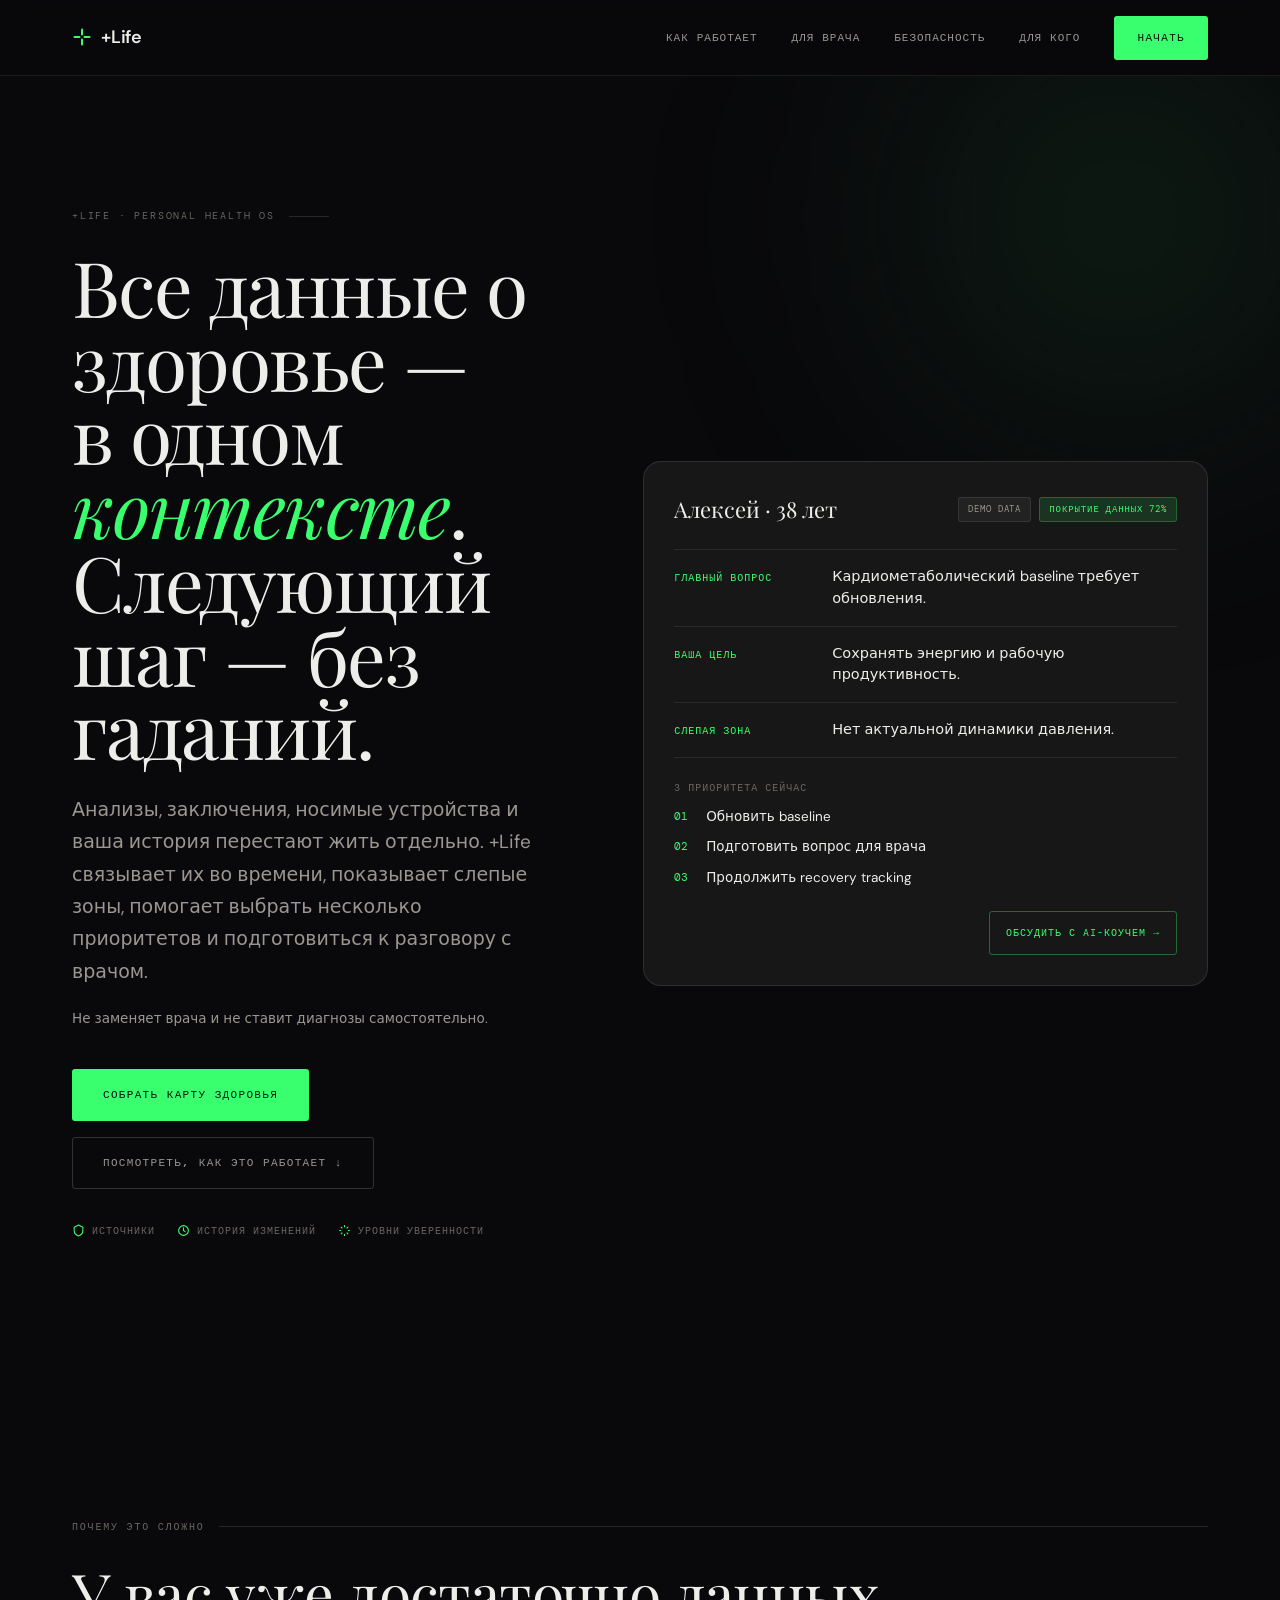
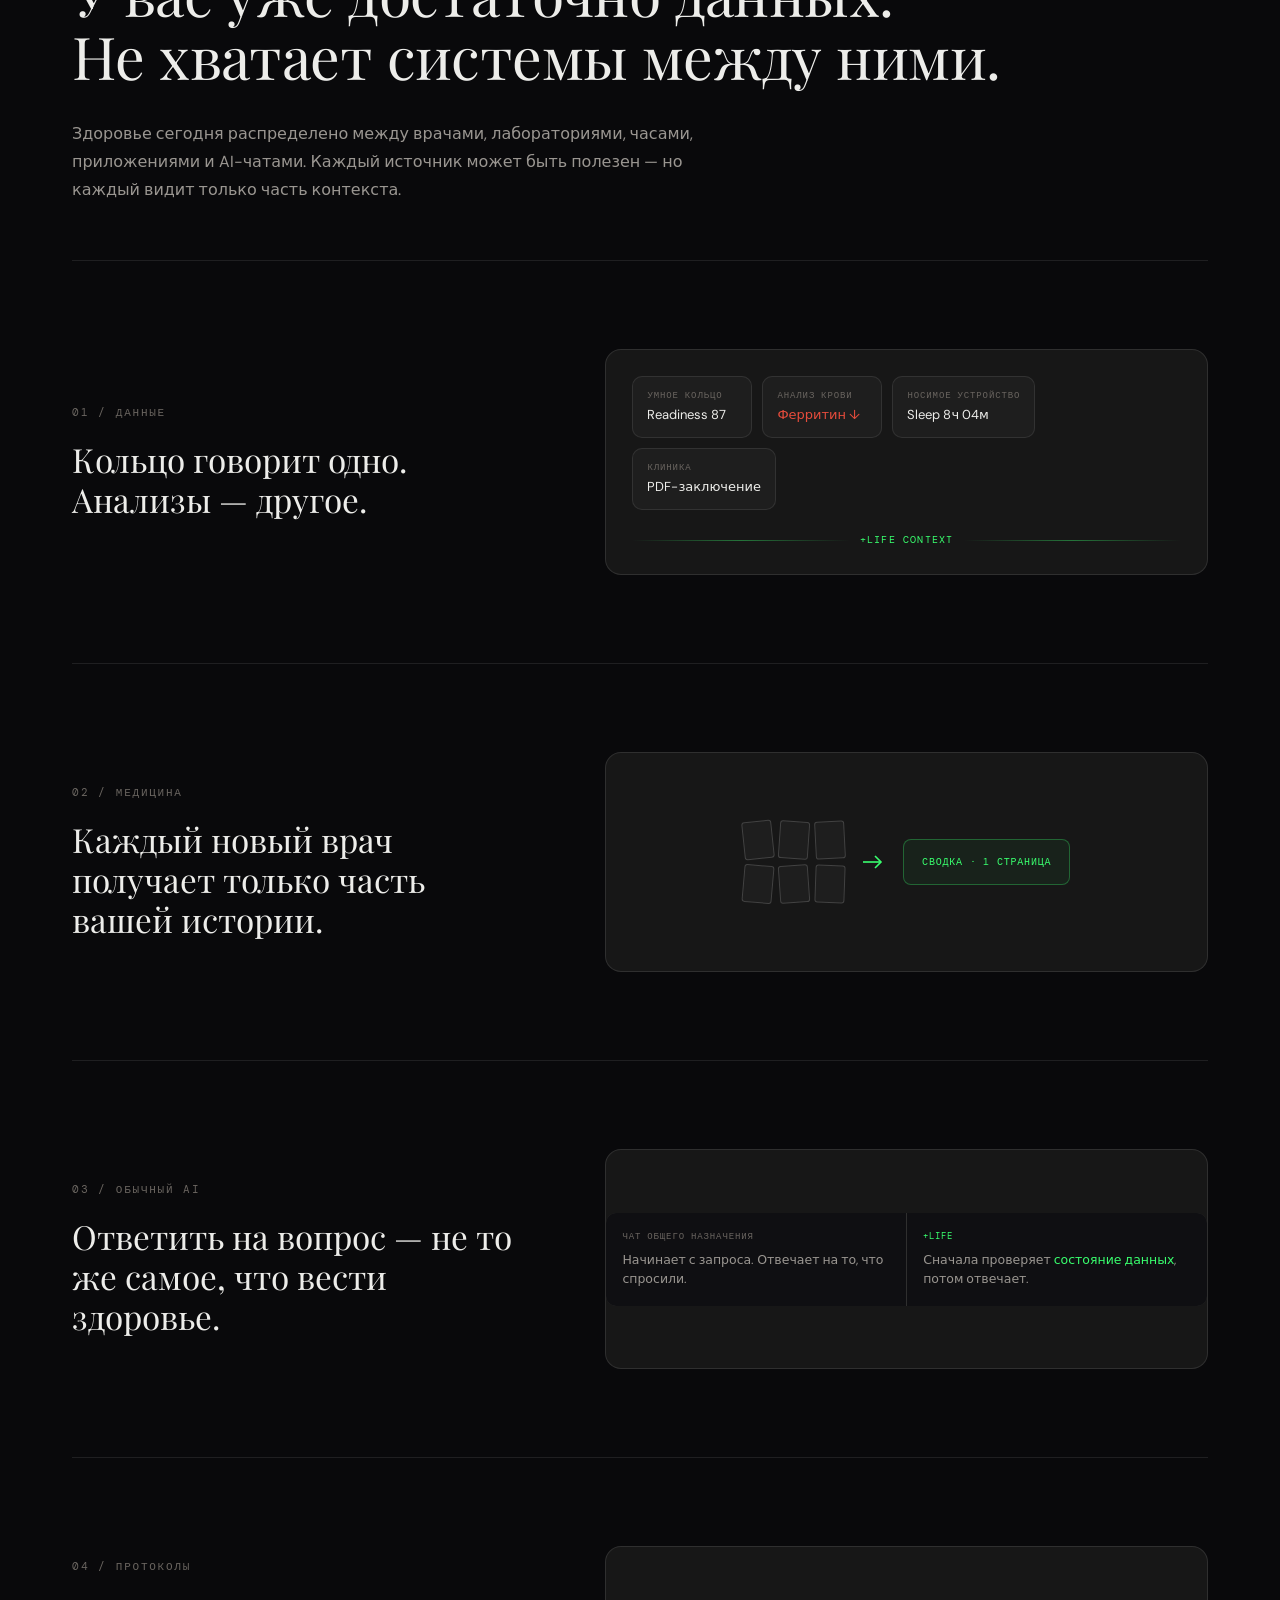
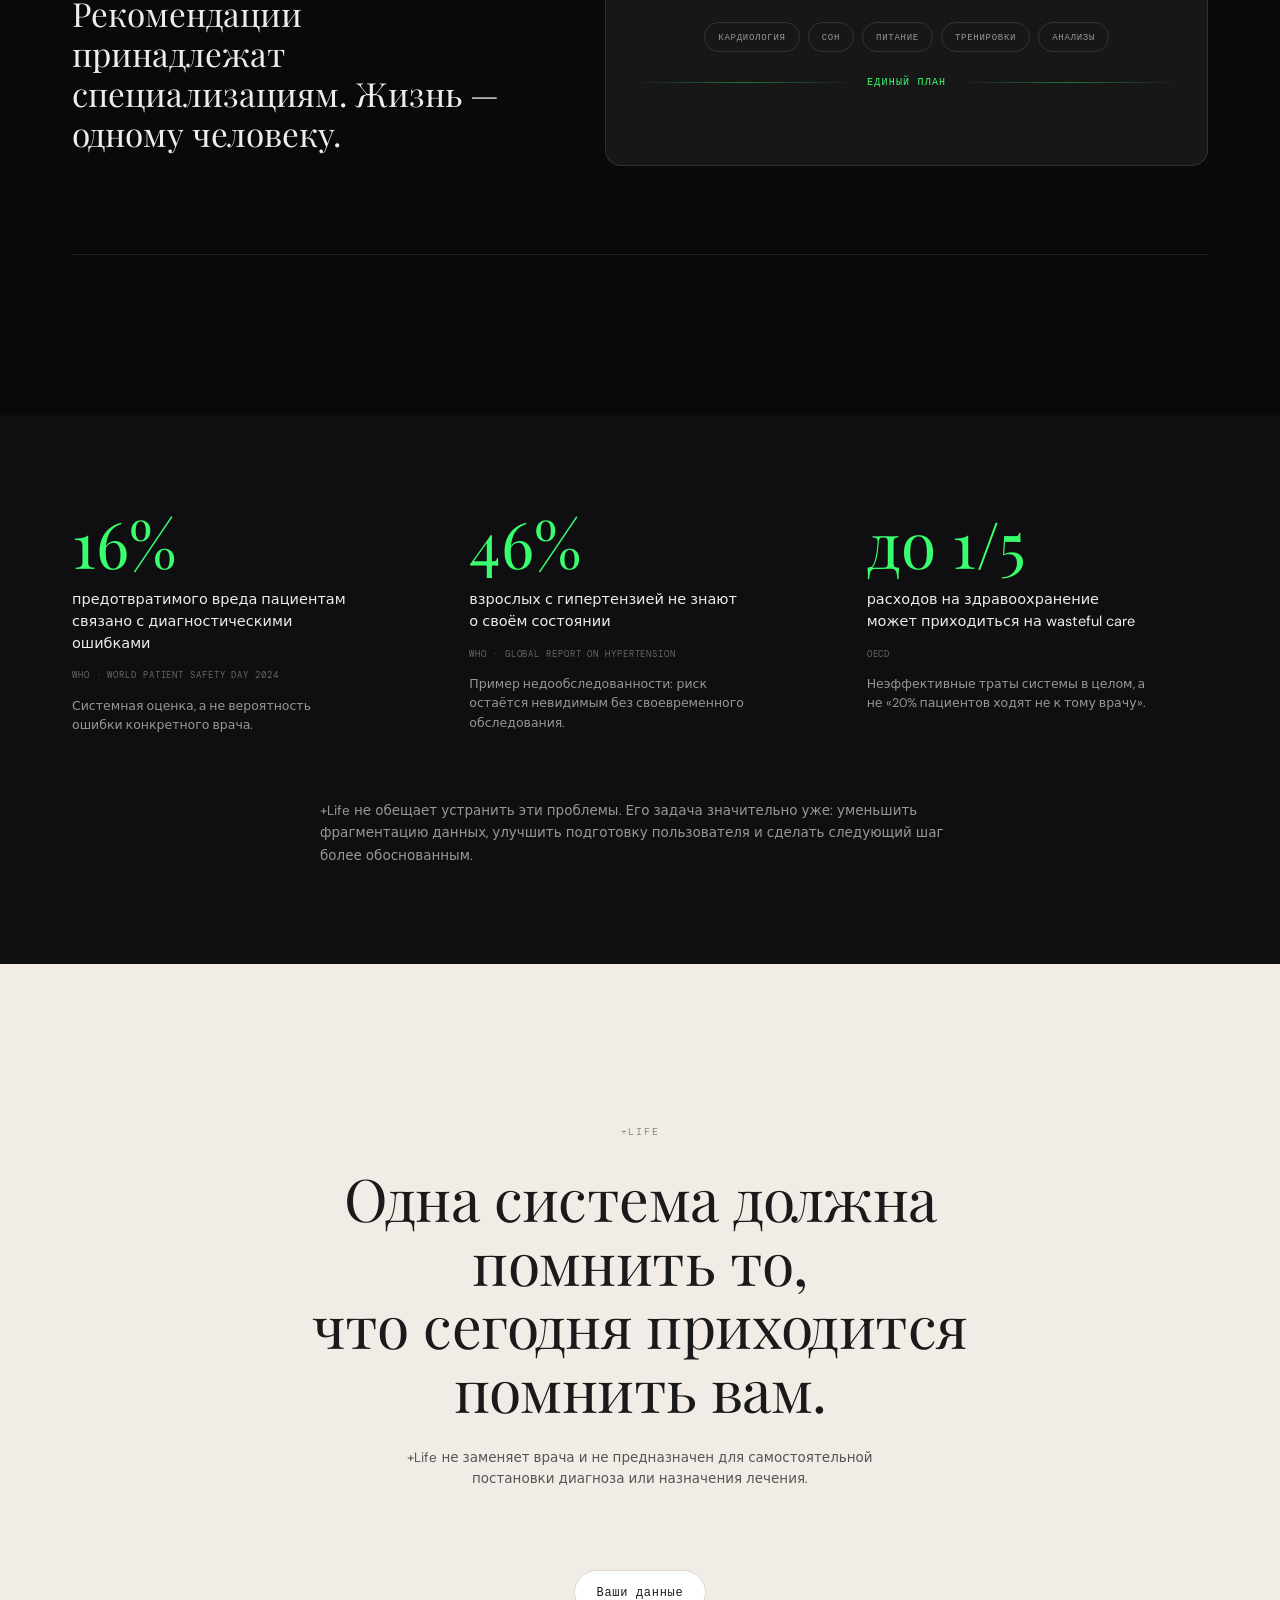
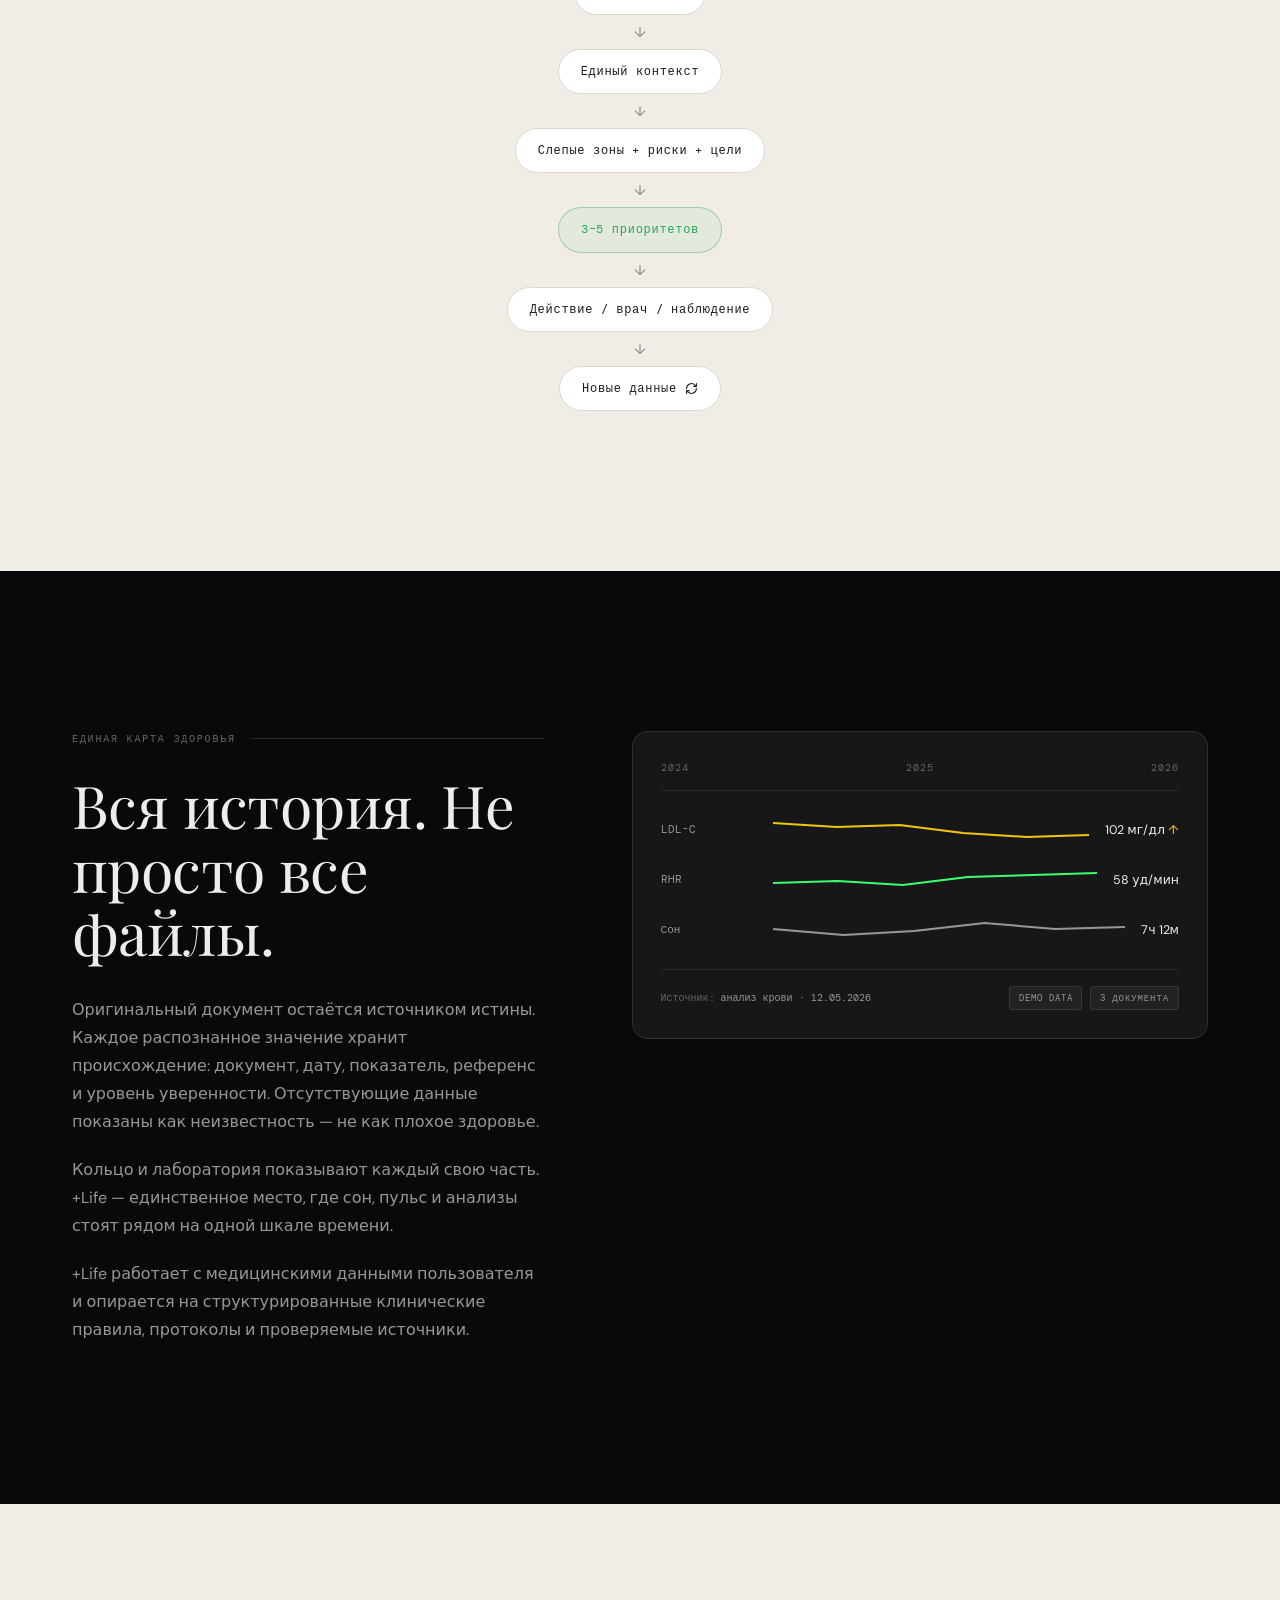
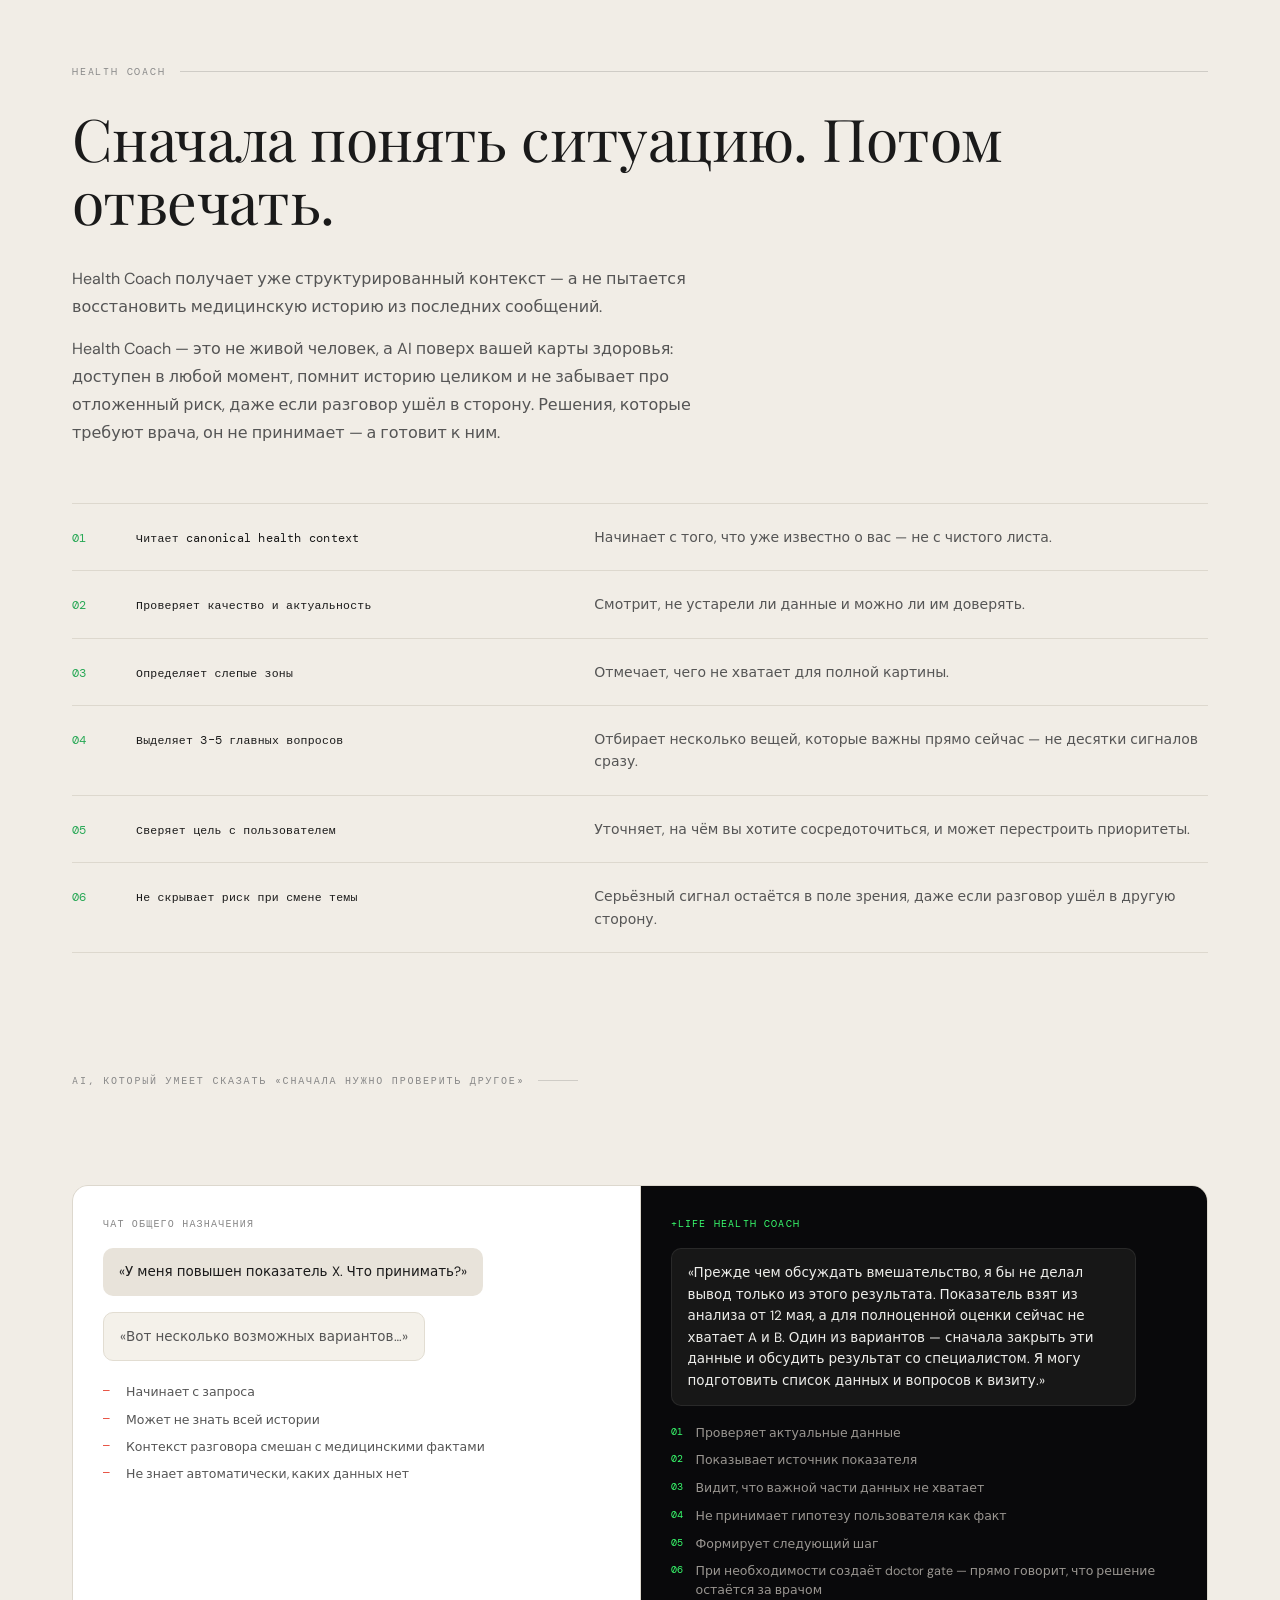
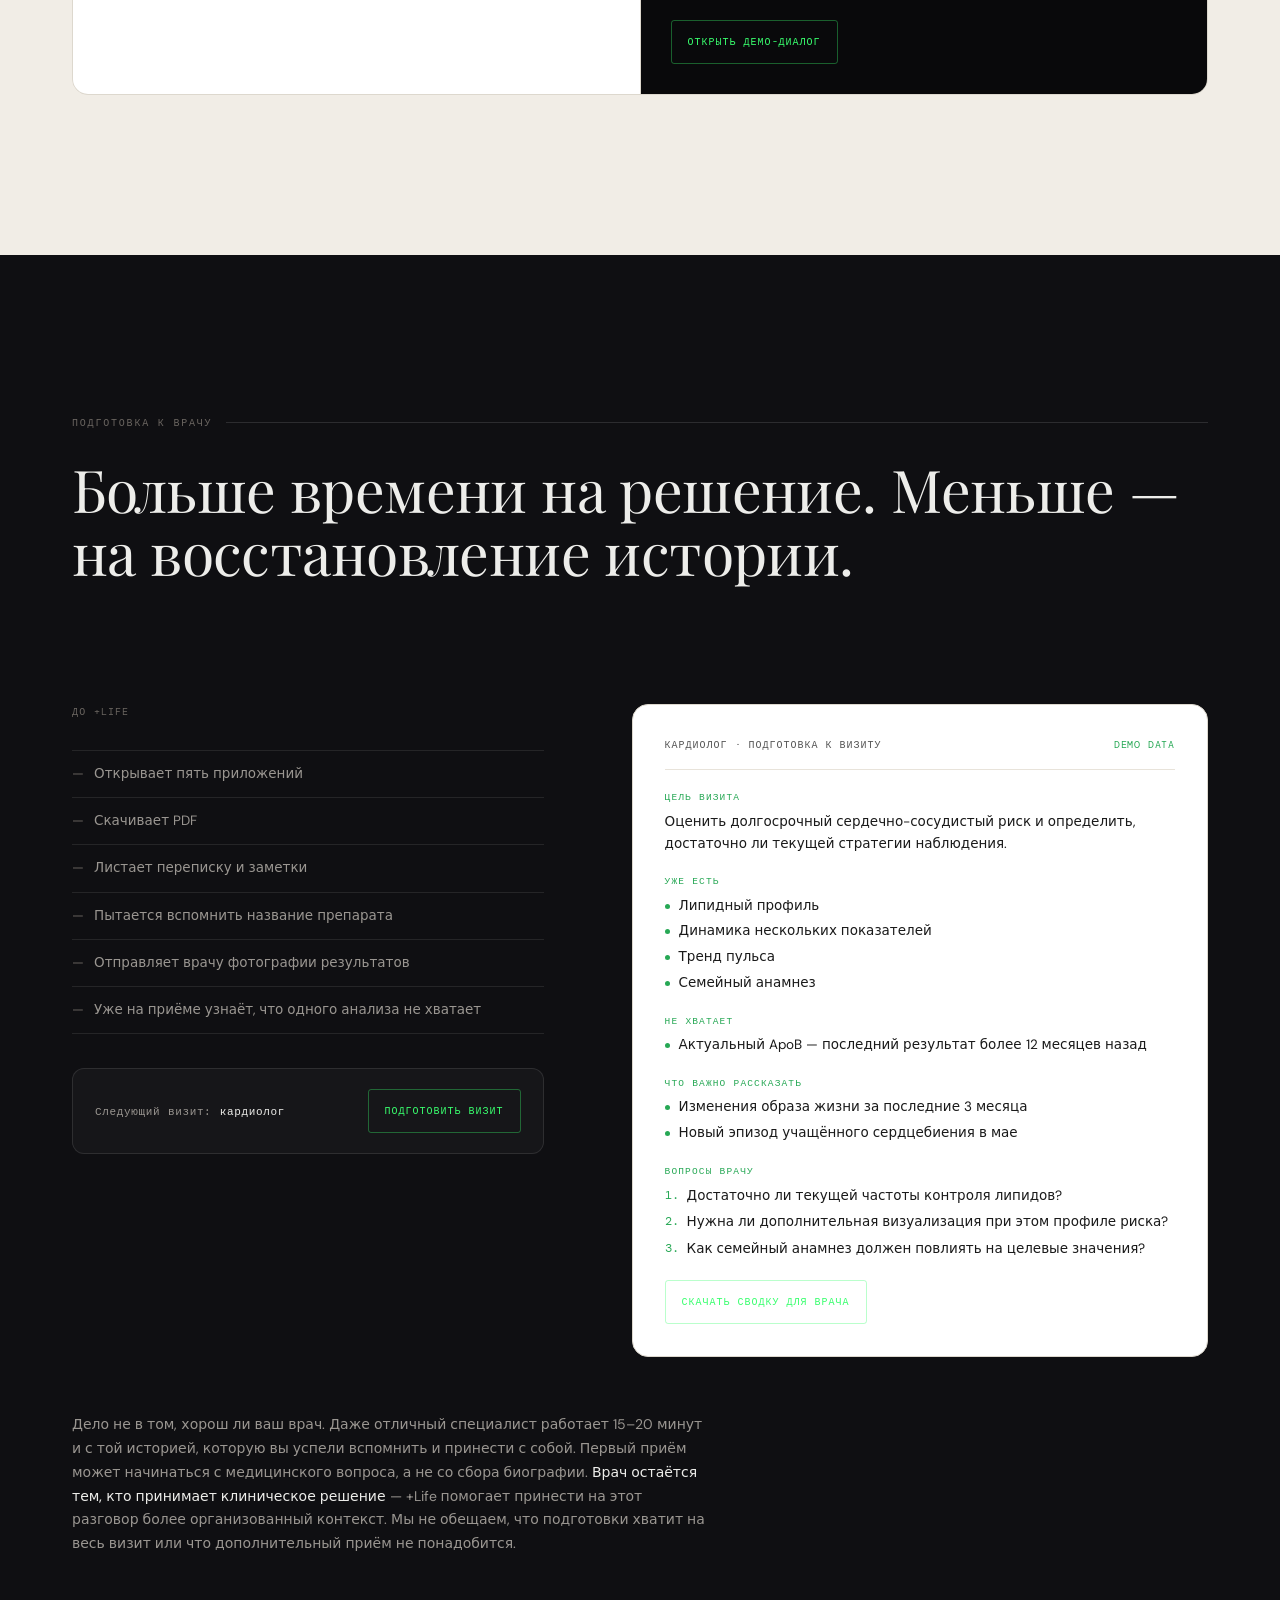
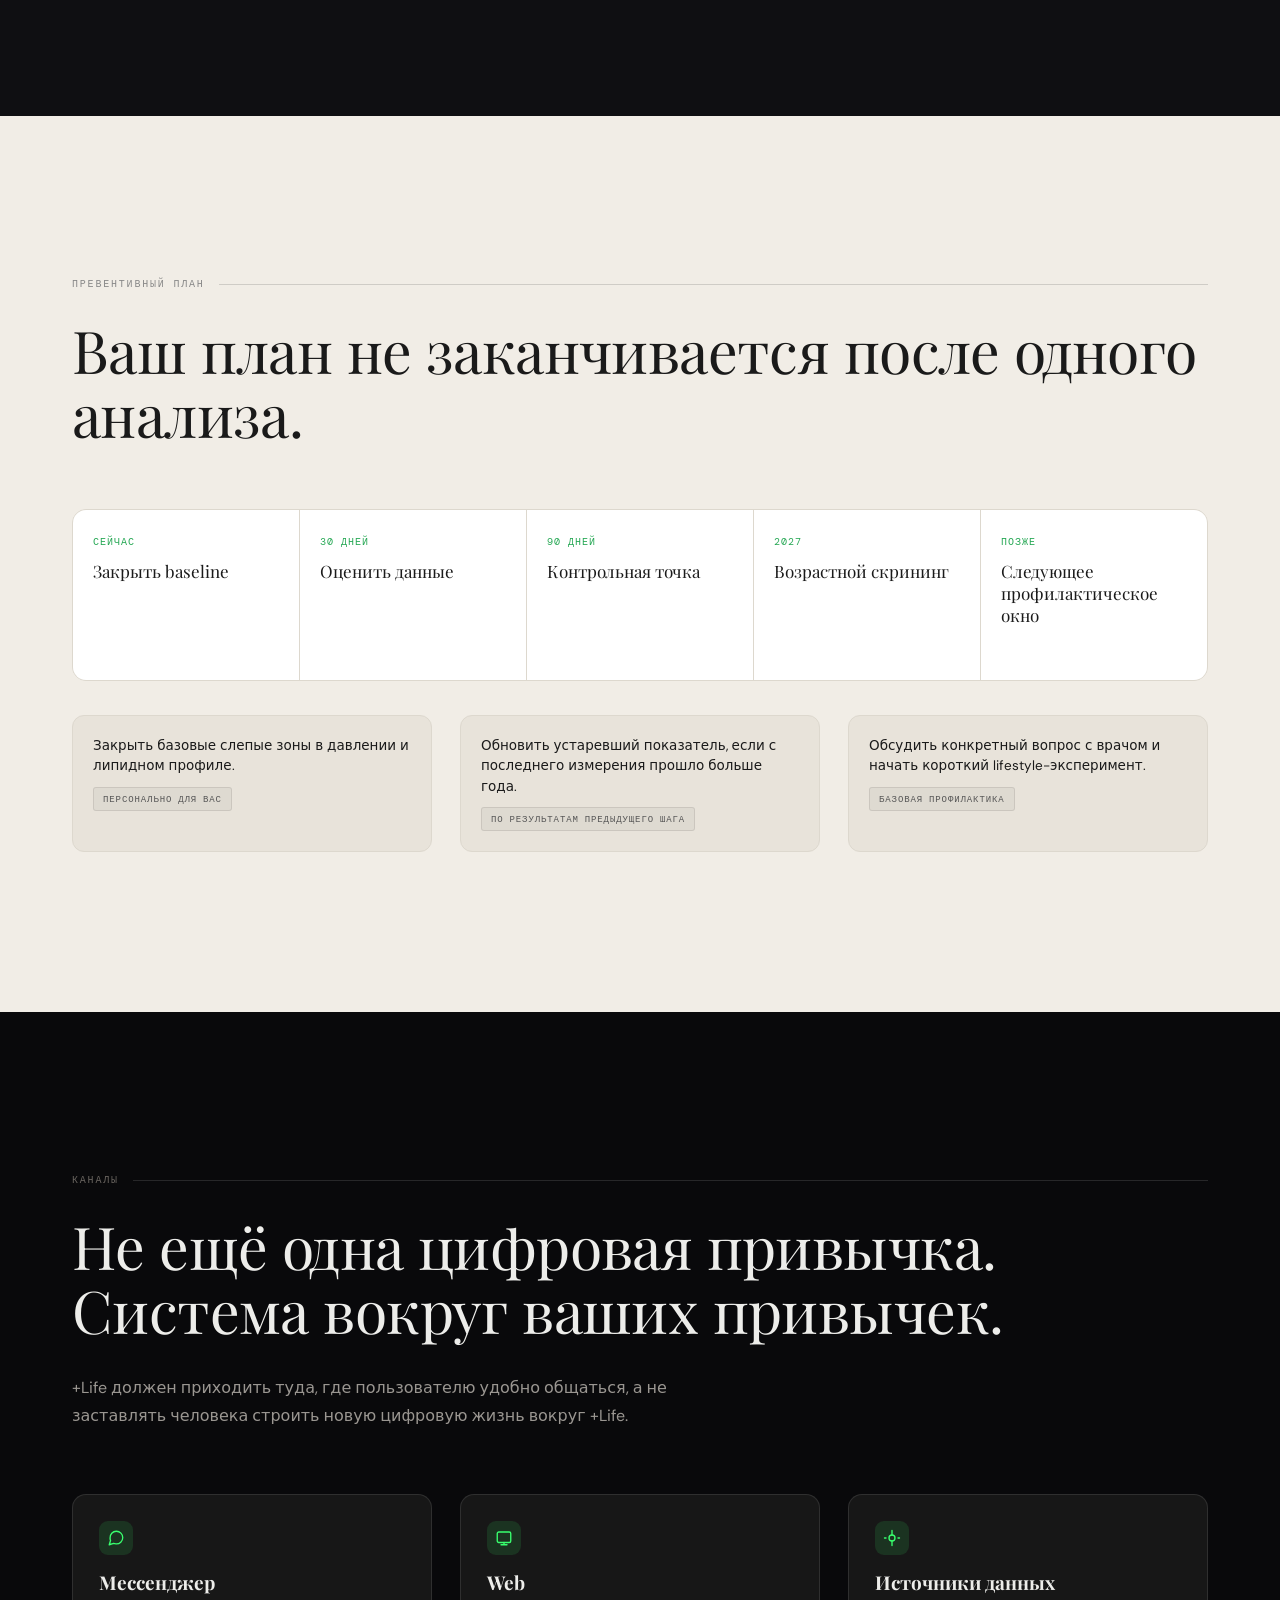
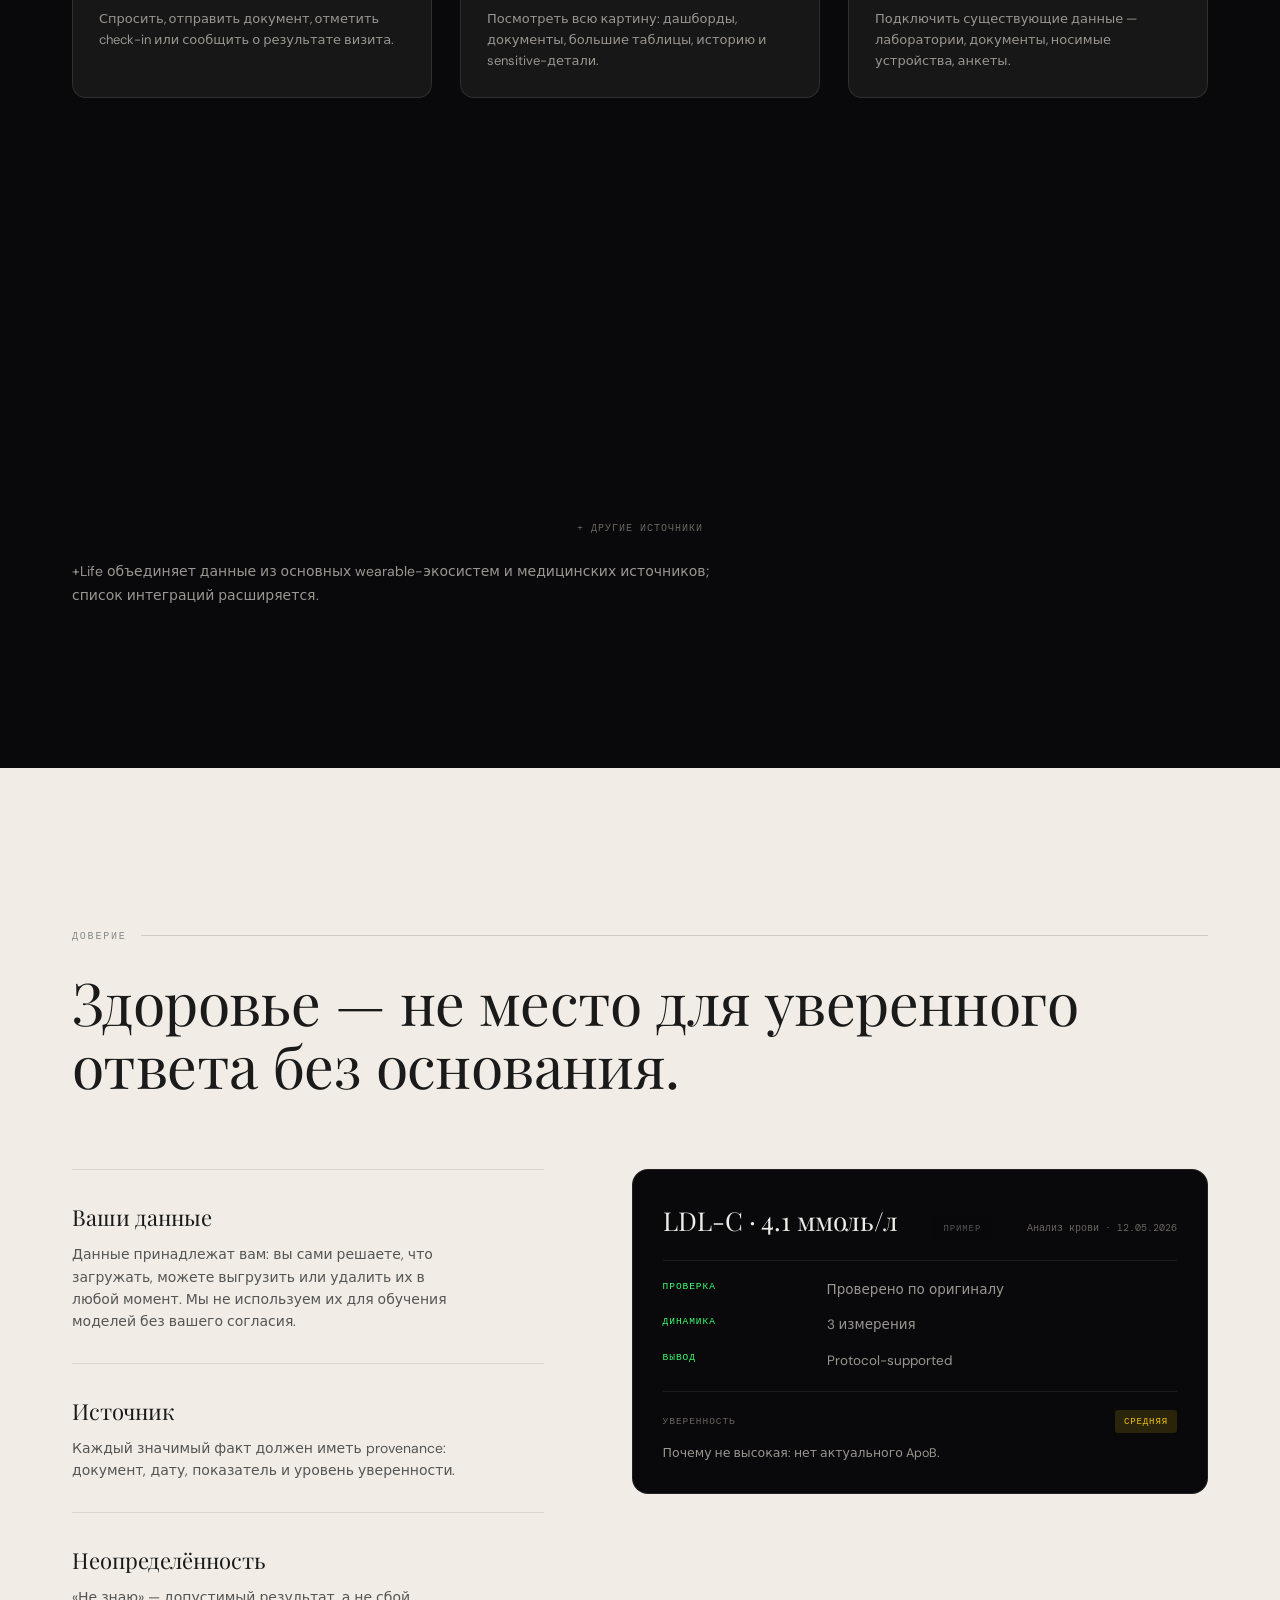
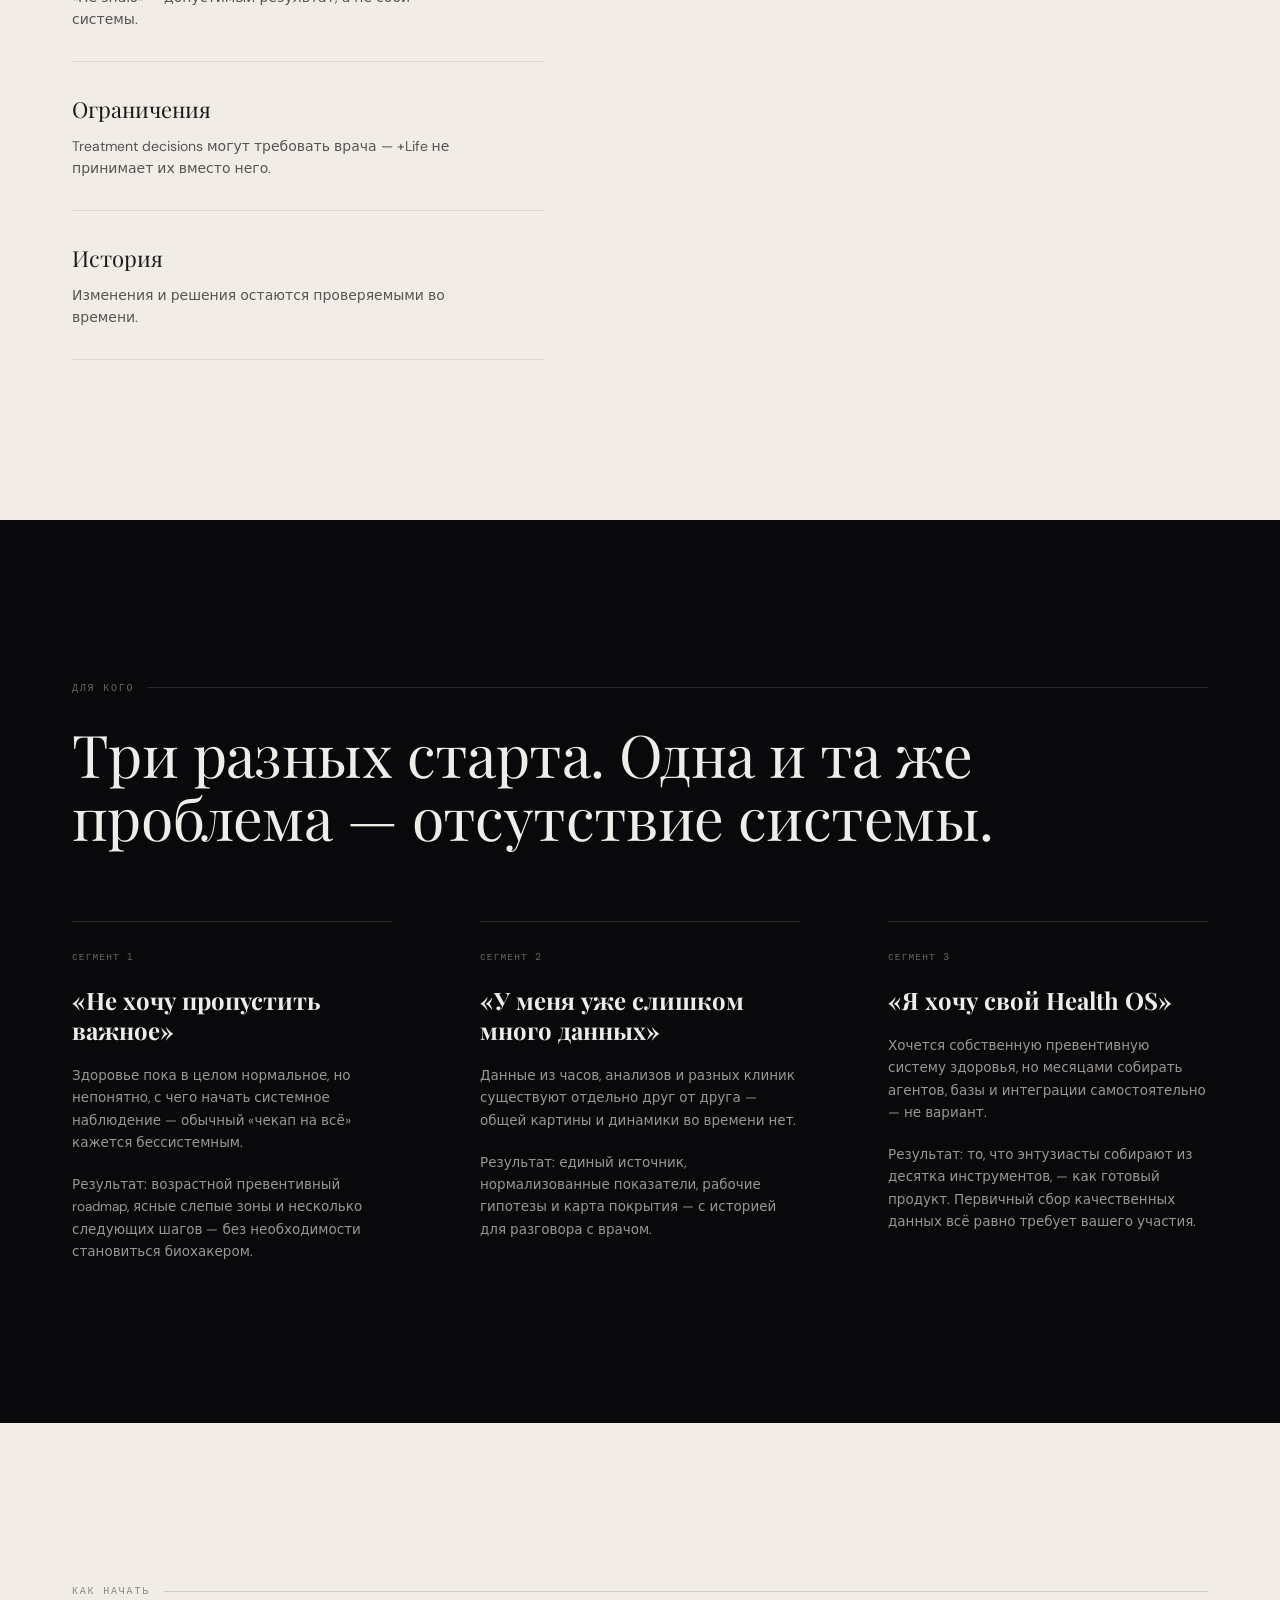
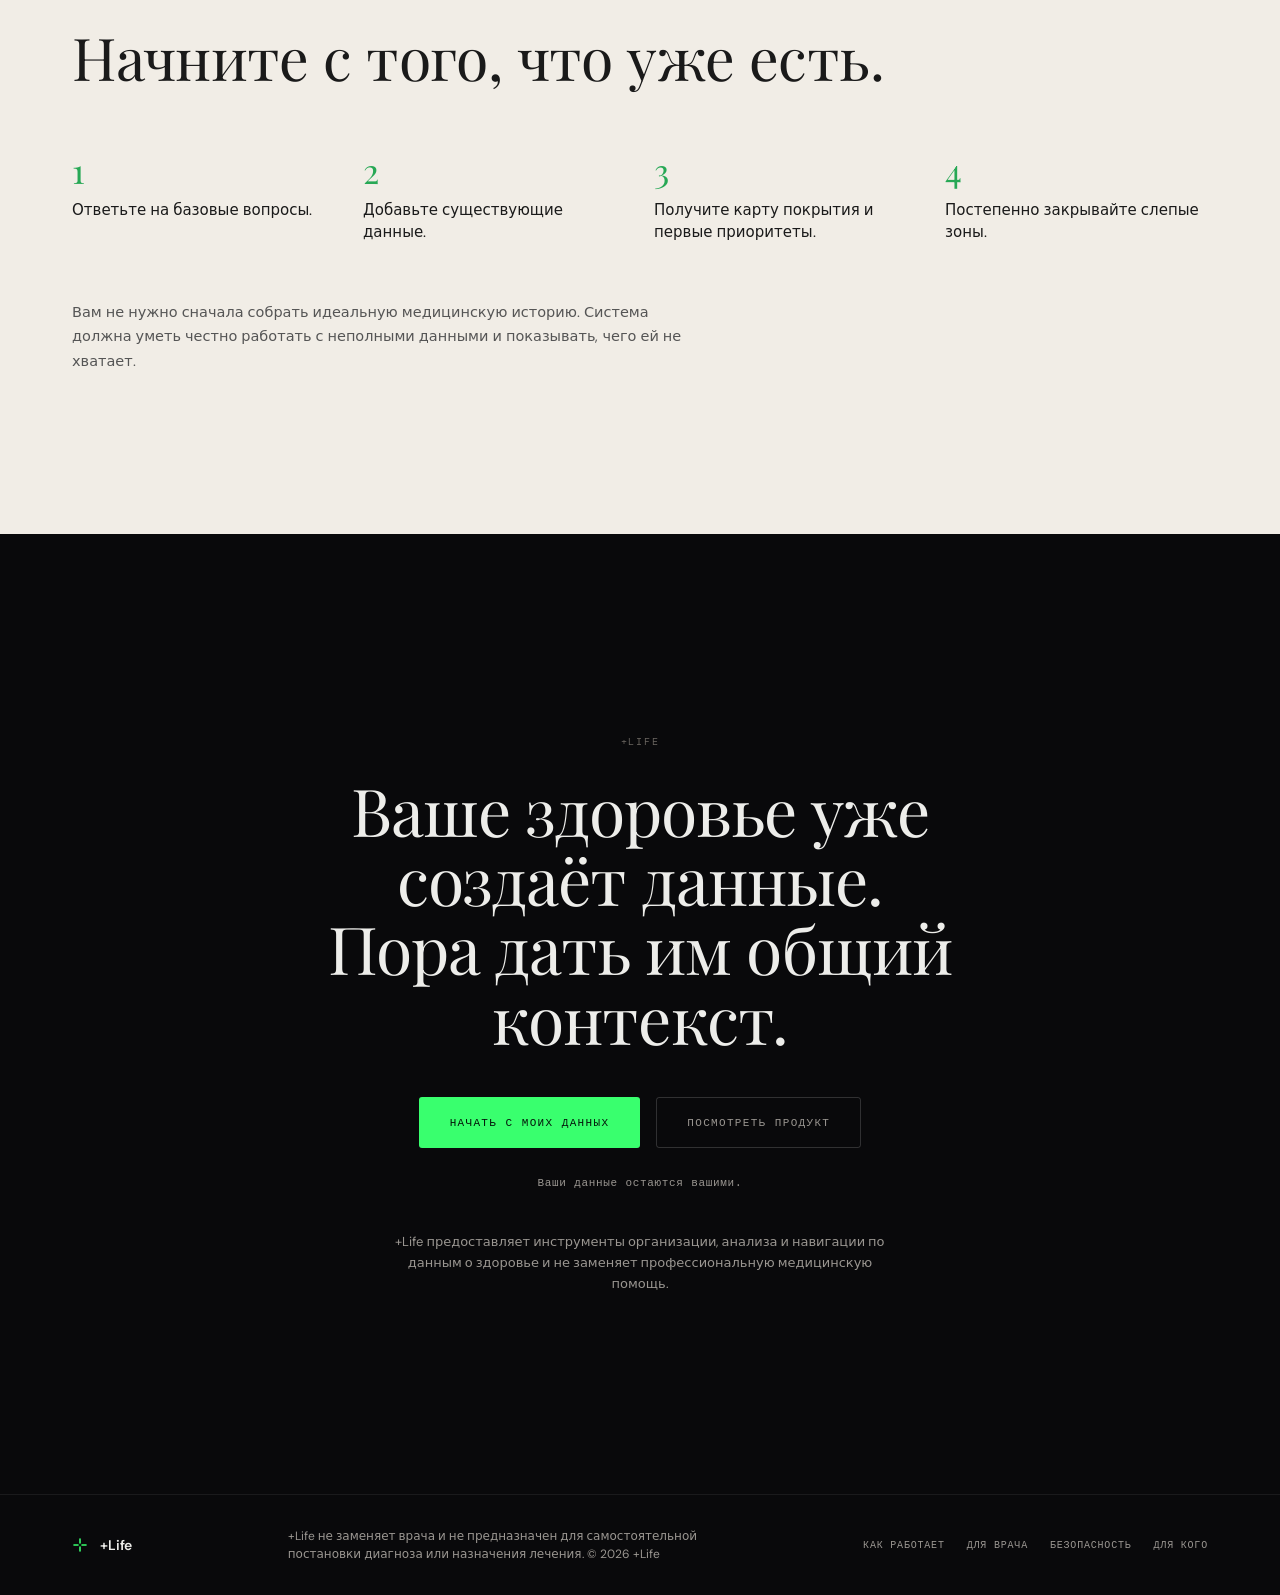
==== commit 0dc527a0: "Fix findings from adversarial compliance review - Trust section: nav/footer promise "Безопасность" b" ====
--- a/index.html
+++ b/index.html
@@ -159,11 +159,11 @@
 .btn-ghost:hover{color:var(--text-dark-primary);border-color:rgba(255,255,255,.3)}
 .s-light .btn-ghost{color:var(--text-light-secondary);border-color:rgba(0,0,0,.18)}
 .s-light .btn-ghost:hover{color:var(--text-light-primary);border-color:rgba(0,0,0,.32)}
-.btn-nav{padding:10px 22px;min-height:40px;background:var(--green);color:#04140a}
+.btn-nav{padding:10px 22px;min-height:44px;background:var(--green);color:#04140a}
 .btn-mock{
   font-family:var(--f-mono);font-size:10px;letter-spacing:.1em;text-transform:uppercase;
   color:var(--green);border:1px solid rgba(57,255,110,.35);border-radius:3px;
-  padding:11px 16px;display:inline-flex;align-items:center;gap:8px;min-height:40px;
+  padding:11px 16px;display:inline-flex;align-items:center;gap:8px;min-height:44px;
   transition:background .25s var(--ease);
 }
 .btn-mock:hover{background:rgba(57,255,110,.08)}
@@ -262,7 +262,7 @@
 @media (max-width:1023px){.hero-grid{grid-template-columns:1fr;gap:56px}}
 .hero h1{margin-top:20px}
 .hero-lead{margin-top:28px}
-.hero-disclaimer{margin-top:20px;font-family:var(--f-body);font-size:13.5px;line-height:1.6;color:var(--text-dark-tertiary);max-width:460px}
+.hero-disclaimer{margin-top:20px;font-family:var(--f-body);font-size:13.5px;line-height:1.6;color:var(--text-dark-secondary);max-width:460px}
 .hero-cta{display:flex;align-items:center;gap:16px;margin-top:40px;flex-wrap:wrap}
 .hero-trust{display:flex;align-items:center;gap:22px;margin-top:34px;flex-wrap:wrap}
 .hero-trust .it{display:flex;align-items:center;gap:7px;font-family:var(--f-mono);font-size:10px;letter-spacing:.1em;text-transform:uppercase;color:var(--text-dark-tertiary)}
@@ -336,15 +336,15 @@
 .ev-num{font-family:var(--f-display);font-size:clamp(48px,5vw,72px);line-height:1;color:var(--green)}
 .ev-label{font-family:var(--f-body);font-size:14.5px;line-height:1.5;color:var(--text-dark-primary);max-width:280px}
 .ev-source{font-family:var(--f-mono);font-size:9px;letter-spacing:.1em;text-transform:uppercase;color:var(--text-dark-tertiary)}
-.ev-note{font-family:var(--f-body);font-size:12.5px;line-height:1.55;color:var(--text-dark-tertiary);max-width:280px}
-.ev-disclaimer{max-width:var(--content-max);margin:64px auto 0;font-family:var(--f-body);font-size:13.5px;line-height:1.7;color:var(--text-dark-tertiary);max-width:640px}
+.ev-note{font-family:var(--f-body);font-size:12.5px;line-height:1.55;color:var(--text-dark-secondary);max-width:280px}
+.ev-disclaimer{max-width:var(--content-max);margin:64px auto 0;font-family:var(--f-body);font-size:13.5px;line-height:1.7;color:var(--text-dark-secondary);max-width:640px}
 
 /* ================================================================
    SOLUTION REVEAL  (§17.6) — id="solution"
    ================================================================ */
 .solution{text-align:center}
 .solution .sec-inner{max-width:840px}
-.sol-disclaimer{margin:26px auto 0;font-family:var(--f-body);font-size:13.5px;color:var(--text-light-tertiary);max-width:520px}
+.sol-disclaimer{margin:26px auto 0;font-family:var(--f-body);font-size:13.5px;color:var(--text-light-secondary);max-width:520px}
 .sol-diagram{margin:80px auto 0;display:flex;flex-direction:column;align-items:center;gap:0;max-width:420px}
 .sol-node{font-family:var(--f-mono);font-size:12px;letter-spacing:.06em;color:var(--text-light-primary);background:#fff;border:1px solid #ddd8ce;border-radius:100px;padding:12px 22px;text-align:center}
 .sol-node.accent{border-color:rgba(39,168,85,.4);color:var(--green-light-surface);background:rgba(39,168,85,.06)}
@@ -387,7 +387,7 @@
 .compare-col.hl .cc-bubble.q{background:rgba(57,255,110,.1);color:var(--green)}
 .compare-col.hl .cc-bubble.a{background:var(--ui-card);color:var(--text-dark-primary);border:1px solid rgba(255,255,255,.08)}
 .cc-list{display:flex;flex-direction:column;gap:8px;margin-top:6px}
-.cc-list li{display:grid;grid-template-columns:14px 1fr;gap:9px;font-family:var(--f-body);font-size:12.5px;line-height:1.55;color:var(--text-light-tertiary)}
+.cc-list li{display:grid;grid-template-columns:14px 1fr;gap:9px;font-family:var(--f-body);font-size:12.5px;line-height:1.55;color:var(--text-light-secondary)}
 .compare-col.hl .cc-list li{color:var(--text-dark-secondary)}
 .cc-list li .b{color:var(--red);font-family:var(--f-mono);font-size:11px}
 .compare-col.hl .cc-list li .b{color:var(--green)}
@@ -407,7 +407,7 @@
 
 .dp-export{background:#fff;border:1px solid #ddd8ce;border-radius:16px;padding:32px;display:flex;flex-direction:column;gap:20px}
 .dp-export-head{display:flex;align-items:center;justify-content:space-between;padding-bottom:16px;border-bottom:1px solid #e8e3da;flex-wrap:wrap;gap:8px}
-.dp-export-head .t{font-family:var(--f-mono);font-size:10px;letter-spacing:.1em;text-transform:uppercase;color:var(--text-light-tertiary)}
+.dp-export-head .t{font-family:var(--f-mono);font-size:10px;letter-spacing:.1em;text-transform:uppercase;color:var(--text-light-secondary)}
 .dp-export-head .g{font-family:var(--f-mono);font-size:10px;letter-spacing:.08em;color:var(--green-light-surface)}
 .dp-field{display:flex;flex-direction:column;gap:6px}
 .dp-field .lab{font-family:var(--f-mono);font-size:9.5px;letter-spacing:.12em;text-transform:uppercase;color:var(--green-light-surface)}
@@ -451,7 +451,7 @@
 
 .orbit-wrap{margin-top:64px;position:relative;display:flex;align-items:center;justify-content:center}
 #orbitCanvas{width:100%;height:340px;max-width:520px}
-.orbit-fallback{display:none;font-family:var(--f-mono);font-size:11px;letter-spacing:.08em;color:var(--text-dark-tertiary);text-align:center;padding:40px 0}
+.orbit-fallback{display:none;font-family:var(--f-mono);font-size:11px;letter-spacing:.08em;color:var(--text-dark-secondary);text-align:center;padding:40px 0}
 .orbit-more{margin-top:18px;text-align:center;font-family:var(--f-mono);font-size:10px;letter-spacing:.1em;text-transform:uppercase;color:var(--text-dark-tertiary)}
 
 /* ================================================================
@@ -477,7 +477,7 @@
 .ec-conf{margin-top:20px;padding-top:18px;border-top:1px solid rgba(255,255,255,.08);display:flex;flex-direction:column;gap:10px}
 .ec-conf-row{display:flex;align-items:center;justify-content:space-between}
 .ec-conf .lab{font-family:var(--f-mono);font-size:9.5px;letter-spacing:.1em;text-transform:uppercase;color:var(--text-dark-tertiary)}
-.ec-conf .why{font-family:var(--f-body);font-size:12.5px;color:var(--text-dark-tertiary)}
+.ec-conf .why{font-family:var(--f-body);font-size:12.5px;color:var(--text-dark-secondary)}
 
 /* ================================================================
    SEGMENTS  (§17.13) — id="segments"
@@ -508,8 +508,8 @@
 .cta-inner{position:relative;z-index:1;max-width:820px;margin:0 auto}
 .cta-sec h2{font-family:var(--f-display);font-weight:400;font-size:clamp(34px,5.4vw,66px);line-height:1.05;letter-spacing:-.015em;color:var(--text-dark-primary)}
 .cta-actions{display:flex;align-items:center;justify-content:center;gap:16px;margin-top:44px;flex-wrap:wrap}
-.cta-micro{margin-top:26px;font-family:var(--f-mono);font-size:11px;letter-spacing:.06em;color:var(--text-dark-tertiary)}
-.cta-disclaimer{margin-top:40px;font-family:var(--f-body);font-size:13px;line-height:1.6;color:var(--text-dark-tertiary);max-width:520px;margin-left:auto;margin-right:auto}
+.cta-micro{margin-top:26px;font-family:var(--f-mono);font-size:11px;letter-spacing:.06em;color:var(--text-dark-secondary)}
+.cta-disclaimer{margin-top:40px;font-family:var(--f-body);font-size:13px;line-height:1.6;color:var(--text-dark-secondary);max-width:520px;margin-left:auto;margin-right:auto}
 
 /* ================================================================
    FOOTER  (id="footer")
@@ -519,10 +519,10 @@
 .foot-l{display:flex;align-items:center;gap:12px}
 .foot-l .brand-word{font-size:14px}
 .foot-l .brand-mark{width:16px;height:16px}
-.foot-mid{font-family:var(--f-body);font-size:12px;line-height:1.5;color:var(--text-dark-tertiary);max-width:420px}
+.foot-mid{font-family:var(--f-body);font-size:12px;line-height:1.5;color:var(--text-dark-secondary);max-width:420px}
 .foot-r{display:flex;align-items:center;gap:22px;flex-wrap:wrap}
-.foot-r a{font-family:var(--f-mono);font-size:10px;letter-spacing:.08em;text-transform:uppercase;color:var(--text-dark-tertiary)}
-.foot-r a:hover{color:var(--text-dark-secondary)}
+.foot-r a{font-family:var(--f-mono);font-size:10px;letter-spacing:.08em;text-transform:uppercase;color:var(--text-dark-secondary);padding:10px 0;display:inline-flex;align-items:center}
+.foot-r a:hover{color:var(--text-dark-primary)}
 
 /* ================================================================
    VISUALLY HIDDEN
@@ -573,7 +573,7 @@
       <p class="hero-disclaimer sr d2">Не заменяет врача и не ставит диагнозы самостоятельно.</p>
       <div class="hero-cta sr d3">
         <a class="btn btn-primary" href="#" data-cta="primary" data-track="hero_primary_cta">Собрать карту здоровья</a>
-        <a class="btn btn-ghost" href="#problem">Посмотреть, как это работает ↓</a>
+        <a class="btn btn-ghost" href="#problem" data-track="hero_secondary_cta">Посмотреть, как это работает ↓</a>
       </div>
       <div class="hero-trust sr d4">
         <span class="it"><svg viewBox="0 0 24 24" fill="none" stroke="currentColor" stroke-width="2" stroke-linecap="round" stroke-linejoin="round" aria-hidden="true"><path d="M12 2 4 6v6c0 5 3.4 8.5 8 10 4.6-1.5 8-5 8-10V6l-8-4z"/></svg>Источники</span>
@@ -699,6 +699,7 @@
      §17.5 EVIDENCE STRIP — id="evidence"
      ============================================================ -->
 <section class="evidence" id="evidence">
+  <h2 class="vh">Почему это важно: цена фрагментации и недообследованности</h2>
   <div class="ev-grid">
     <div class="ev-item sr d1">
       <div class="ev-num">16%</div>
@@ -757,6 +758,7 @@
         <div class="kicker sr">Единая карта здоровья</div>
         <h2 class="disp h2 sr d1">Вся история. Не просто все файлы.</h2>
         <p class="body-copy sr d2 h2-gap">Оригинальный документ остаётся источником истины. Каждое распознанное значение хранит происхождение: документ, дату, показатель, референс и уровень уверенности. Отсутствующие данные показаны как неизвестность — не как плохое здоровье.</p>
+        <p class="body-copy sr d3" style="margin-top:20px">Кольцо и лаборатория показывают каждый свою часть. +Life — единственное место, где сон, пульс и анализы стоят рядом на одной шкале времени.</p>
         <p class="body-copy sr d3" style="margin-top:20px">+Life работает с медицинскими данными пользователя и опирается на структурированные клинические правила, протоколы и проверяемые источники.</p>
       </div>
       <div class="sr right d2">
@@ -766,7 +768,7 @@
             <div class="hmap-row">
               <span class="nm">LDL-C</span>
               <svg viewBox="0 0 200 34" preserveAspectRatio="none" aria-hidden="true"><polyline points="0,10 40,14 80,12 120,20 160,24 200,22" fill="none" stroke="#f1c40f" stroke-width="2"/></svg>
-              <span class="last">102 мг/дл</span>
+              <span class="last">102 мг/дл <span style="color:var(--amber)" aria-hidden="true">↑</span><span class="vh">выше целевого диапазона</span></span>
             </div>
             <div class="hmap-row">
               <span class="nm">RHR</span>
@@ -781,7 +783,7 @@
           </div>
           <div class="hmap-foot">
             <span class="hmap-source">Источник: <strong>анализ крови · 12.05.2026</strong></span>
-            <span class="tag tag-muted">3 документа</span>
+            <span style="display:flex;gap:8px"><span class="tag tag-muted">DEMO DATA</span><span class="tag tag-muted">3 документа</span></span>
           </div>
         </div>
       </div>
@@ -797,6 +799,7 @@
     <div class="kicker sr">Health Coach</div>
     <h2 class="disp h2 sr d1">Сначала понять ситуацию. Потом отвечать.</h2>
     <p class="body-copy sr d2 h2-gap">Health Coach получает уже структурированный контекст — а не пытается восстановить медицинскую историю из последних сообщений.</p>
+    <p class="body-copy sr d3" style="margin-top:14px">Health Coach — это не живой человек, а AI поверх вашей карты здоровья: доступен в любой момент, помнит историю целиком и не забывает про отложенный риск, даже если разговор ушёл в сторону. Решения, которые требуют врача, он не принимает — а готовит к ним.</p>
 
     <div class="coach-flow">
       <div class="coach-step sr d1"><span class="cs-n">01</span><span class="cs-lab">Читает canonical health context</span><span class="cs-body">Начинает с того, что уже известно о вас — не с чистого листа.</span></div>
@@ -829,9 +832,9 @@
           <li><span class="n">03</span>Видит, что важной части данных не хватает</li>
           <li><span class="n">04</span>Не принимает гипотезу пользователя как факт</li>
           <li><span class="n">05</span>Формирует следующий шаг</li>
-          <li><span class="n">06</span>При необходимости создаёт doctor gate</li>
+          <li><span class="n">06</span>При необходимости создаёт doctor gate — прямо говорит, что решение остаётся за врачом</li>
         </ol>
-        <a class="btn-mock" href="#" id="coachDemoBtn" style="align-self:flex-start;margin-top:4px">Открыть демо-диалог</a>
+        <button type="button" class="btn-mock" id="coachDemoBtn" style="align-self:flex-start;margin-top:4px">Открыть демо-диалог</button>
       </div>
     </div>
   </div>
@@ -890,7 +893,7 @@
       </div>
     </div>
 
-    <p class="dp-note sr block-gap">Первый приём может начинаться с медицинского вопроса, а не со сбора вашей биографии. <strong>Врач остаётся тем, кто принимает клиническое решение</strong> — +Life помогает принести на этот разговор более организованный контекст. Мы не обещаем, что подготовки хватит на весь визит или что дополнительный приём не понадобится.</p>
+    <p class="dp-note sr block-gap">Дело не в том, хорош ли ваш врач. Даже отличный специалист работает 15–20 минут и с той историей, которую вы успели вспомнить и принести с собой. Первый приём может начинаться с медицинского вопроса, а не со сбора биографии. <strong>Врач остаётся тем, кто принимает клиническое решение</strong> — +Life помогает принести на этот разговор более организованный контекст. Мы не обещаем, что подготовки хватит на весь визит или что дополнительный приём не понадобится.</p>
   </div>
 </section>
 
@@ -973,6 +976,7 @@
 
     <div class="trust-grid">
       <div class="trust-principles sr d1">
+        <div class="tp"><div class="t">Ваши данные</div><div class="d">Данные принадлежат вам: вы сами решаете, что загружать, можете выгрузить или удалить их в любой момент. Мы не используем их для обучения моделей без вашего согласия.</div></div>
         <div class="tp"><div class="t">Источник</div><div class="d">Каждый значимый факт должен иметь provenance: документ, дату, показатель и уровень уверенности.</div></div>
         <div class="tp"><div class="t">Неопределённость</div><div class="d">«Не знаю» — допустимый результат, а не сбой системы.</div></div>
         <div class="tp"><div class="t">Ограничения</div><div class="d">Treatment decisions могут требовать врача — +Life не принимает их вместо него.</div></div>
@@ -981,7 +985,7 @@
 
       <div class="sr right d2">
         <div class="evidence-card" aria-label="Пример insight с указанием источника: LDL-C 4.1 ммоль/л, источник — анализ крови от 12 мая 2026, проверено по оригиналу, динамика — 3 измерения, вывод protocol-supported, уверенность средняя">
-          <div class="ec-head"><span class="ec-metric">LDL-C · 4.1 ммоль/л</span><span class="ec-source">Анализ крови · 12.05.2026</span></div>
+          <div class="ec-head"><span class="ec-metric">LDL-C · 4.1 ммоль/л</span><span class="tag tag-muted">ПРИМЕР</span><span class="ec-source">Анализ крови · 12.05.2026</span></div>
           <div class="ec-rows">
             <div class="ec-row"><span class="lab">Проверка</span><span class="val">Проверено по оригиналу</span></div>
             <div class="ec-row"><span class="lab">Динамика</span><span class="val">3 измерения</span></div>
@@ -1143,6 +1147,7 @@
   var navEl = document.getElementById('nav');
   var navToggle = document.getElementById('navToggle');
   var navLinks = document.getElementById('navLinks');
+  var mobileNavQuery = window.matchMedia('(max-width: 900px)');
 
   function onScroll(){
     if (window.scrollY > 8) navEl.classList.add('scrolled');
@@ -1151,16 +1156,27 @@
   window.addEventListener('scroll', onScroll, {passive:true});
   onScroll();
 
+  // Below the 900px breakpoint the closed menu is only opacity-hidden (for the
+  // slide/fade transition), so it must also be taken out of tab order via
+  // `inert` — otherwise focus lands on invisible links. Above 900px the menu
+  // is always visible, so it must never be inert regardless of data-open.
+  function syncNavInert(){
+    navLinks.inert = mobileNavQuery.matches && navEl.getAttribute('data-open') !== 'true';
+  }
   function closeMenu(){
     navEl.setAttribute('data-open','false');
     navToggle.setAttribute('aria-expanded','false');
     navToggle.setAttribute('aria-label','Открыть меню');
+    syncNavInert();
   }
   function openMenu(){
     navEl.setAttribute('data-open','true');
     navToggle.setAttribute('aria-expanded','true');
     navToggle.setAttribute('aria-label','Закрыть меню');
+    syncNavInert();
   }
+  syncNavInert();
+  if (mobileNavQuery.addEventListener) mobileNavQuery.addEventListener('change', syncNavInert);
   if (navToggle){
     navToggle.addEventListener('click', function(){
       var isOpen = navEl.getAttribute('data-open') === 'true';
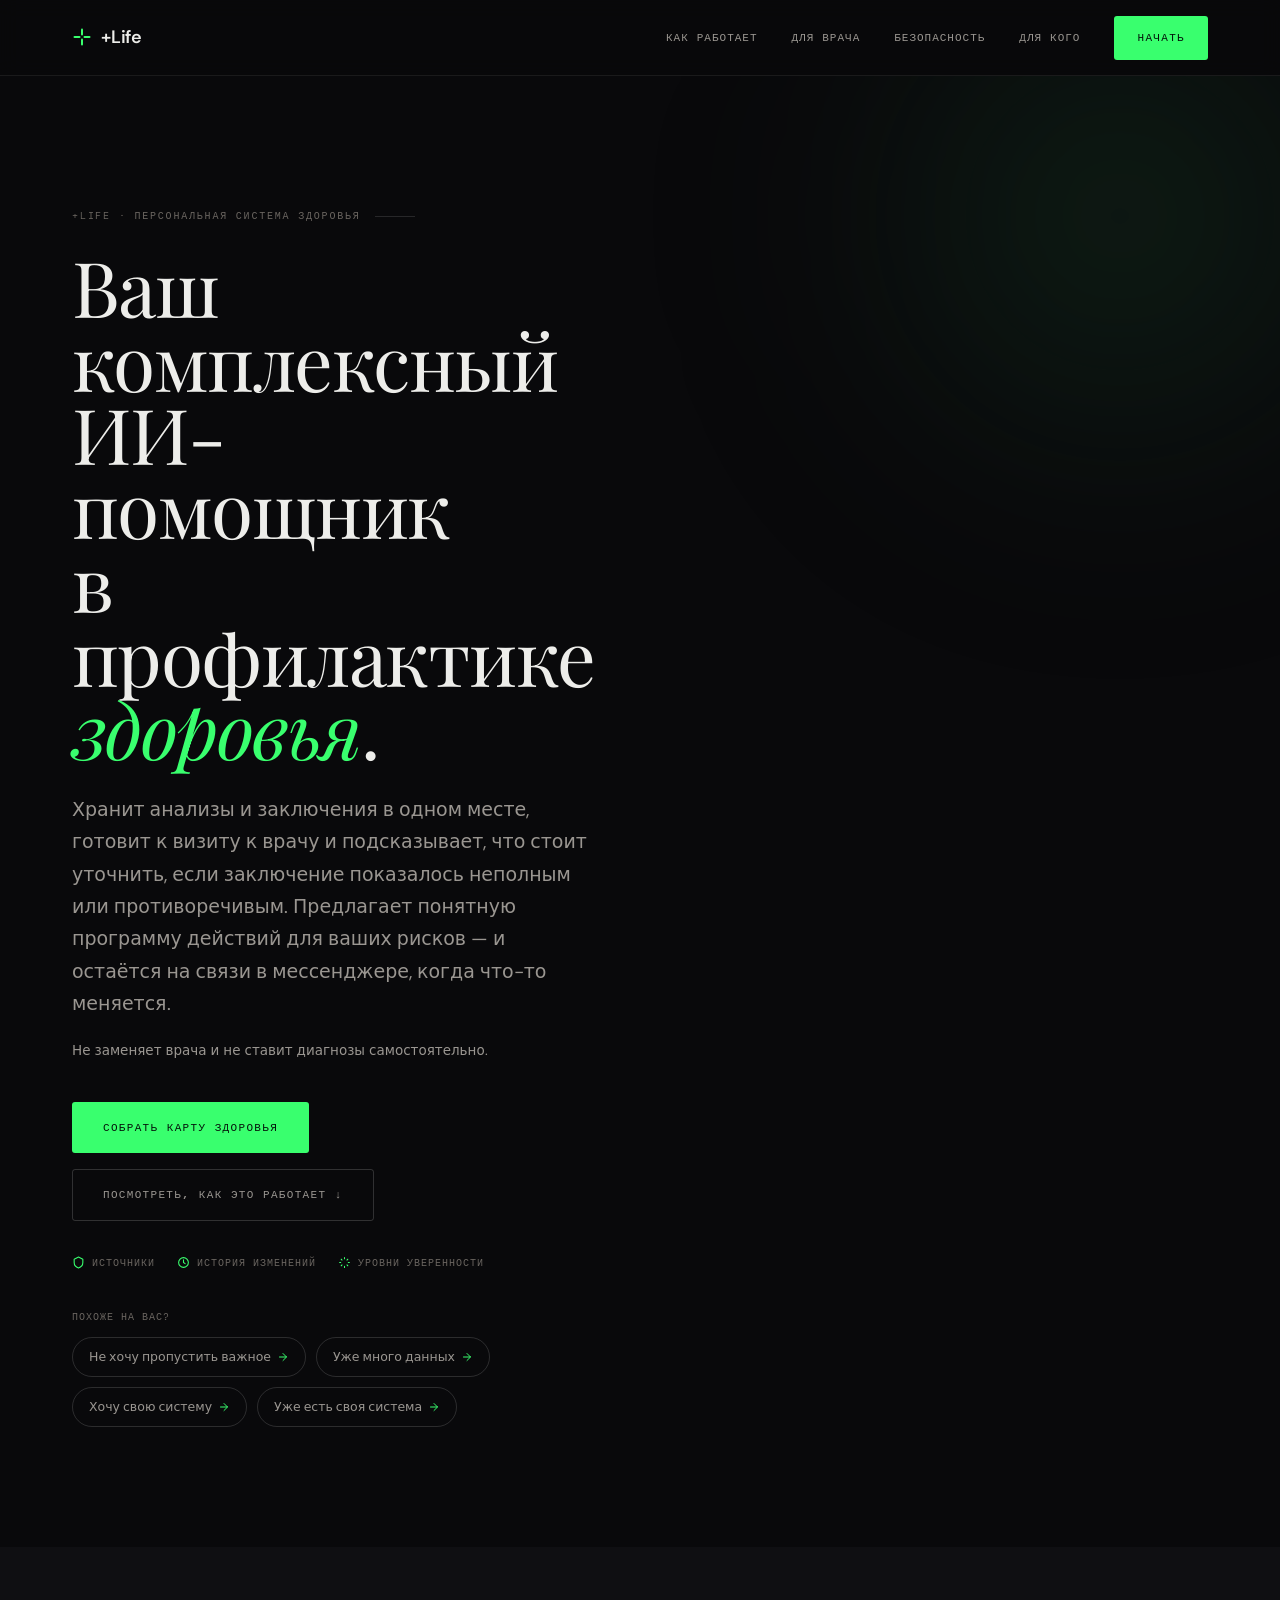
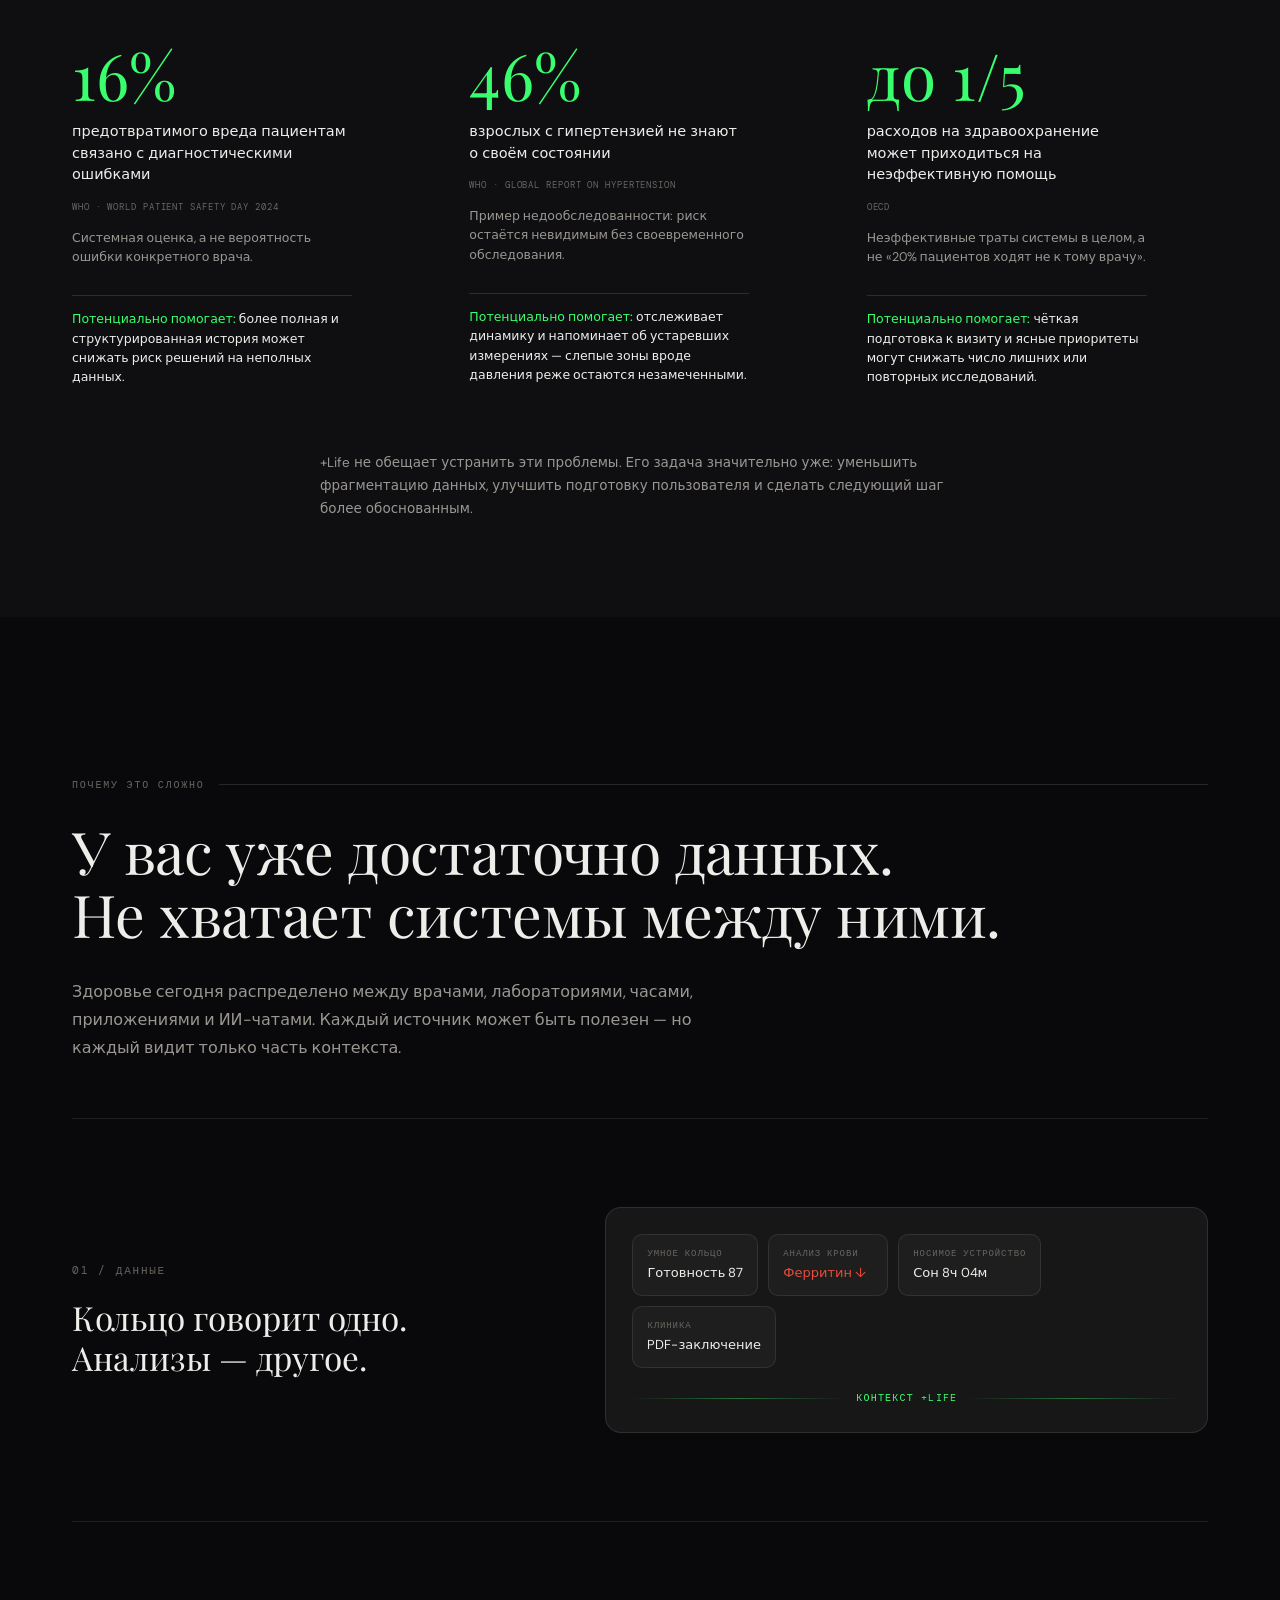
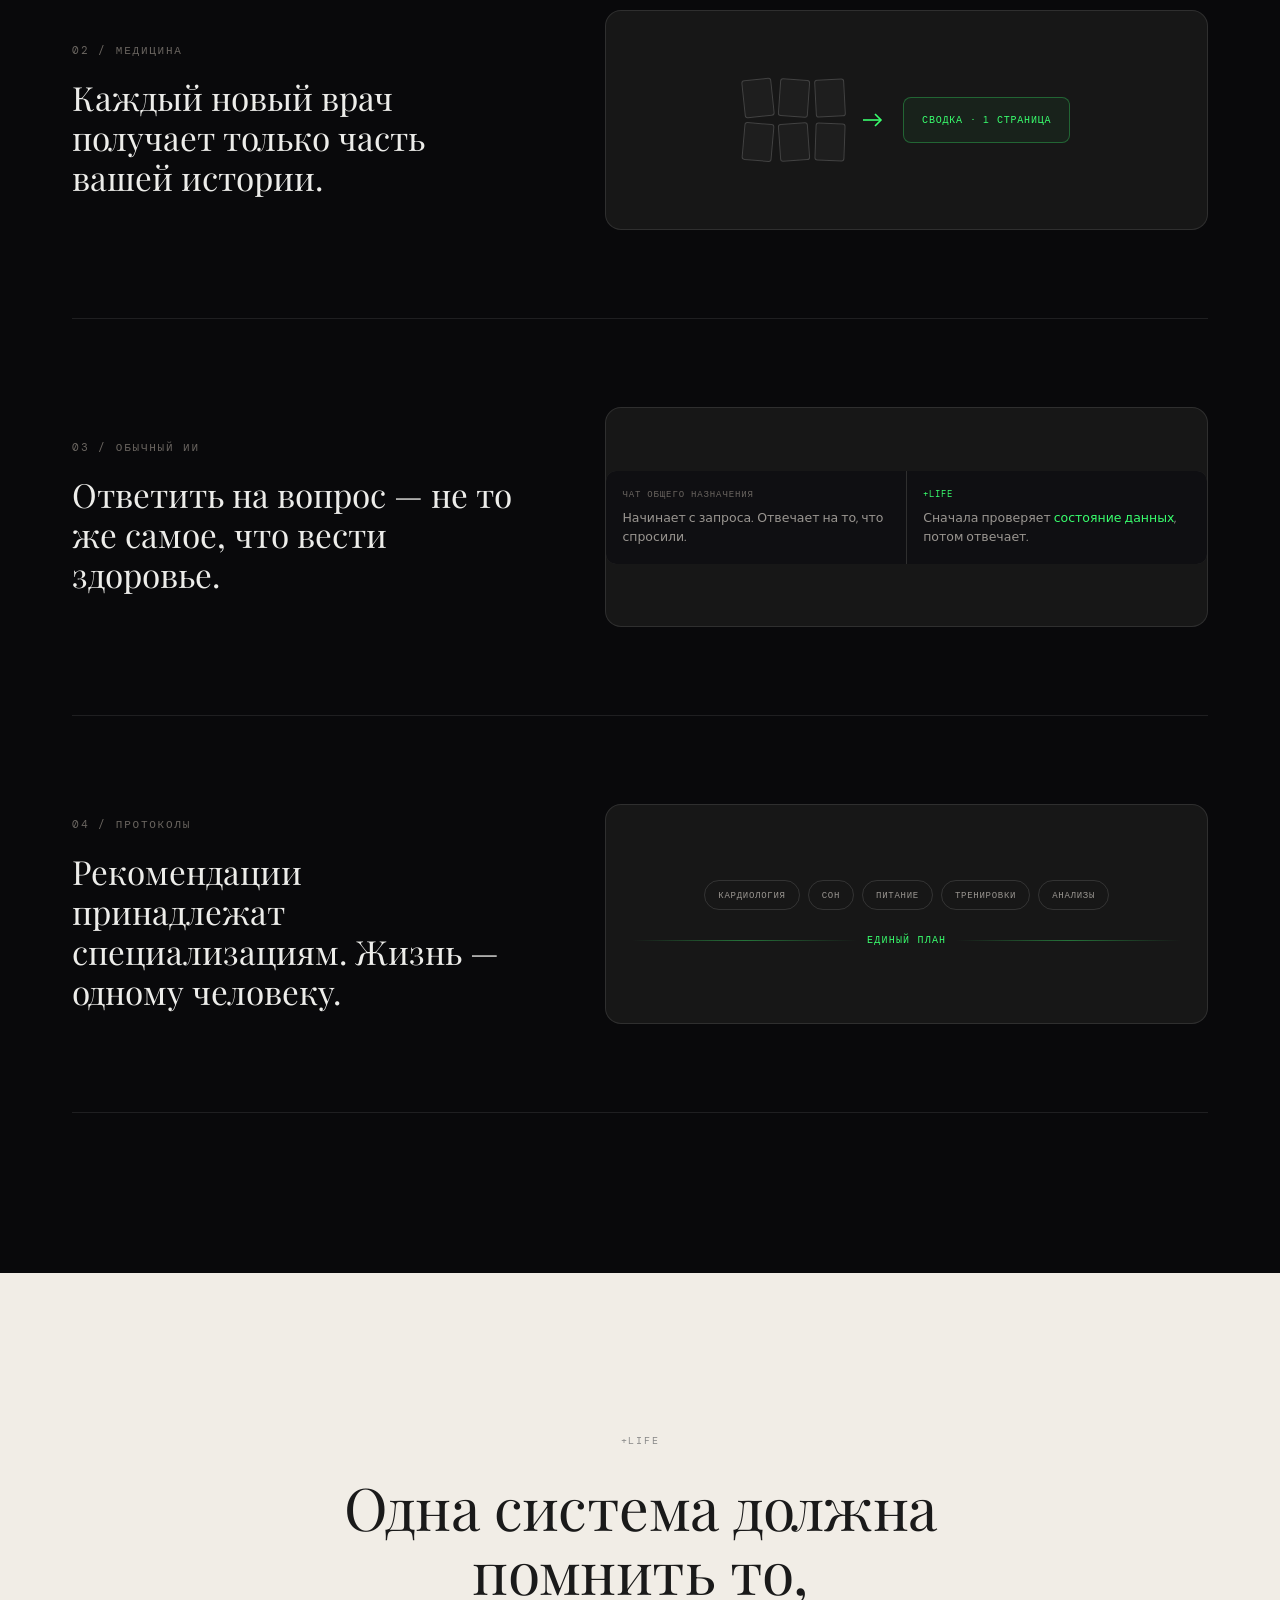
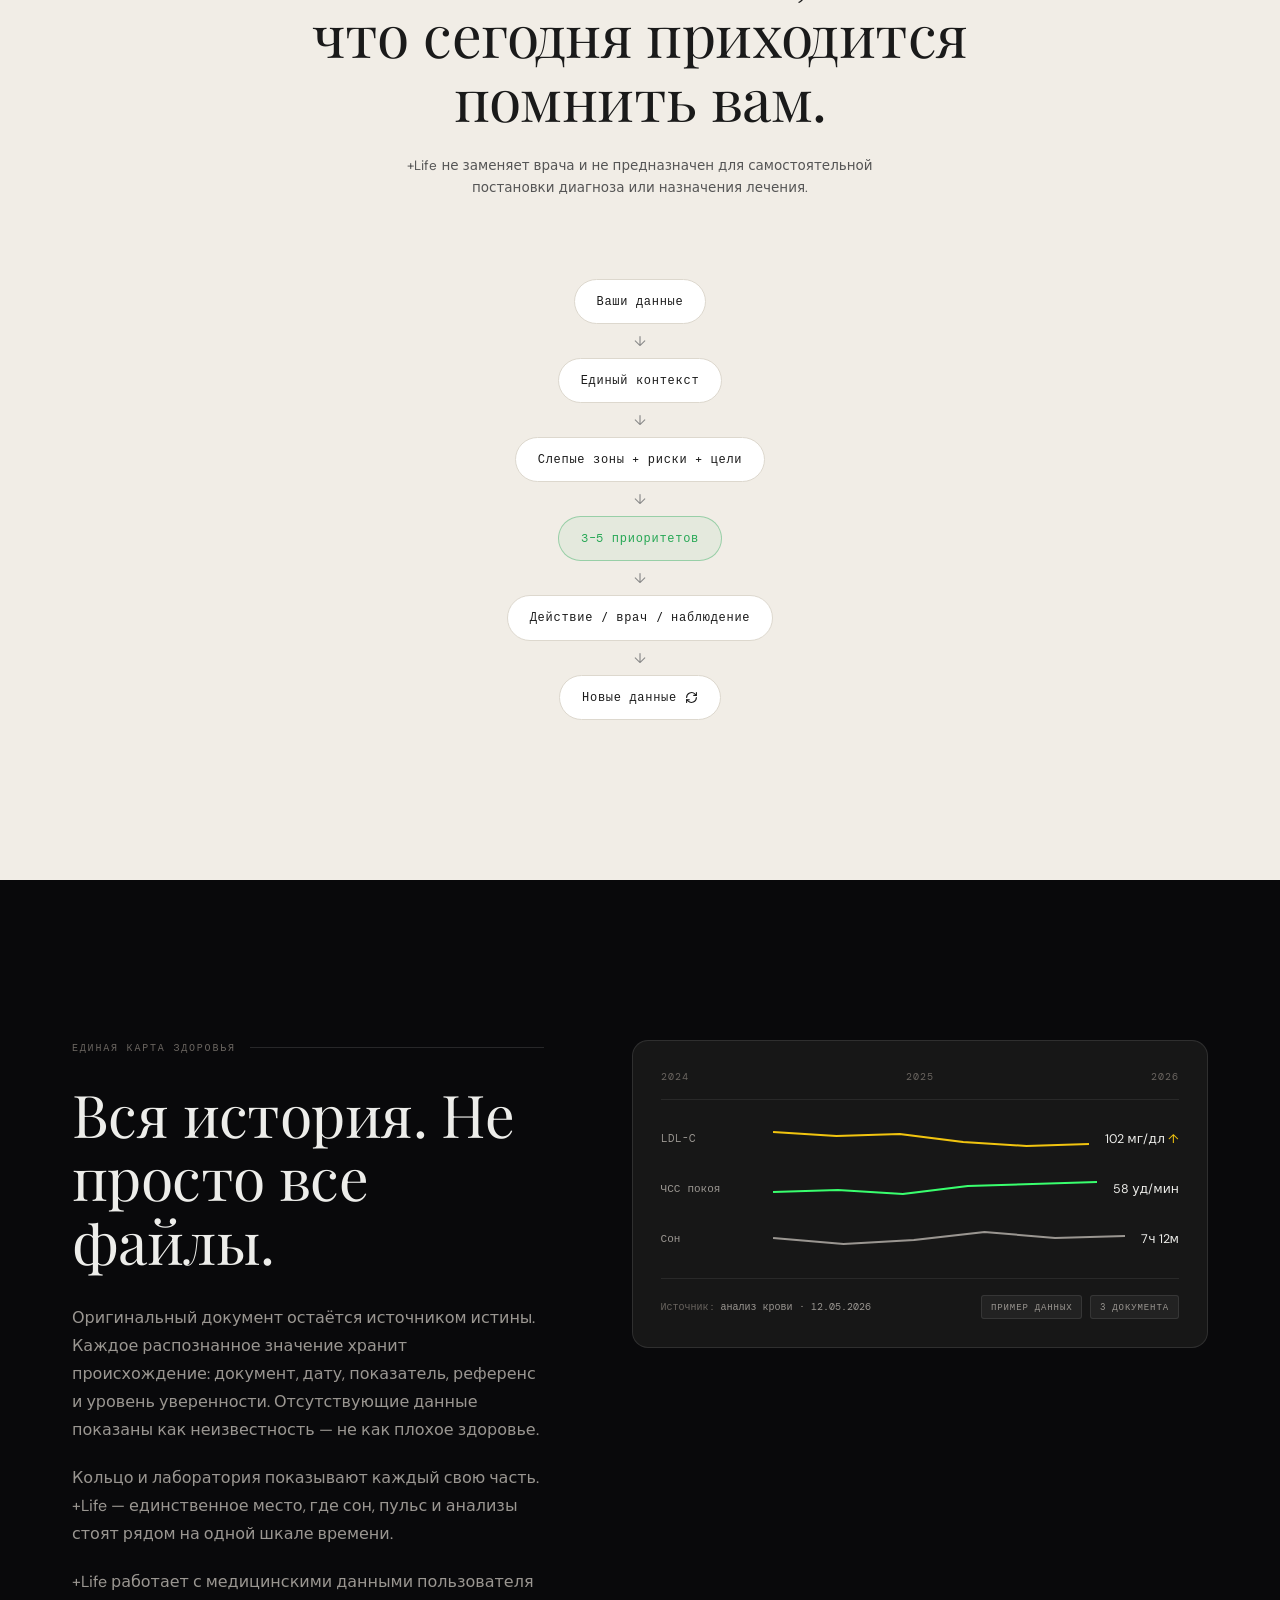
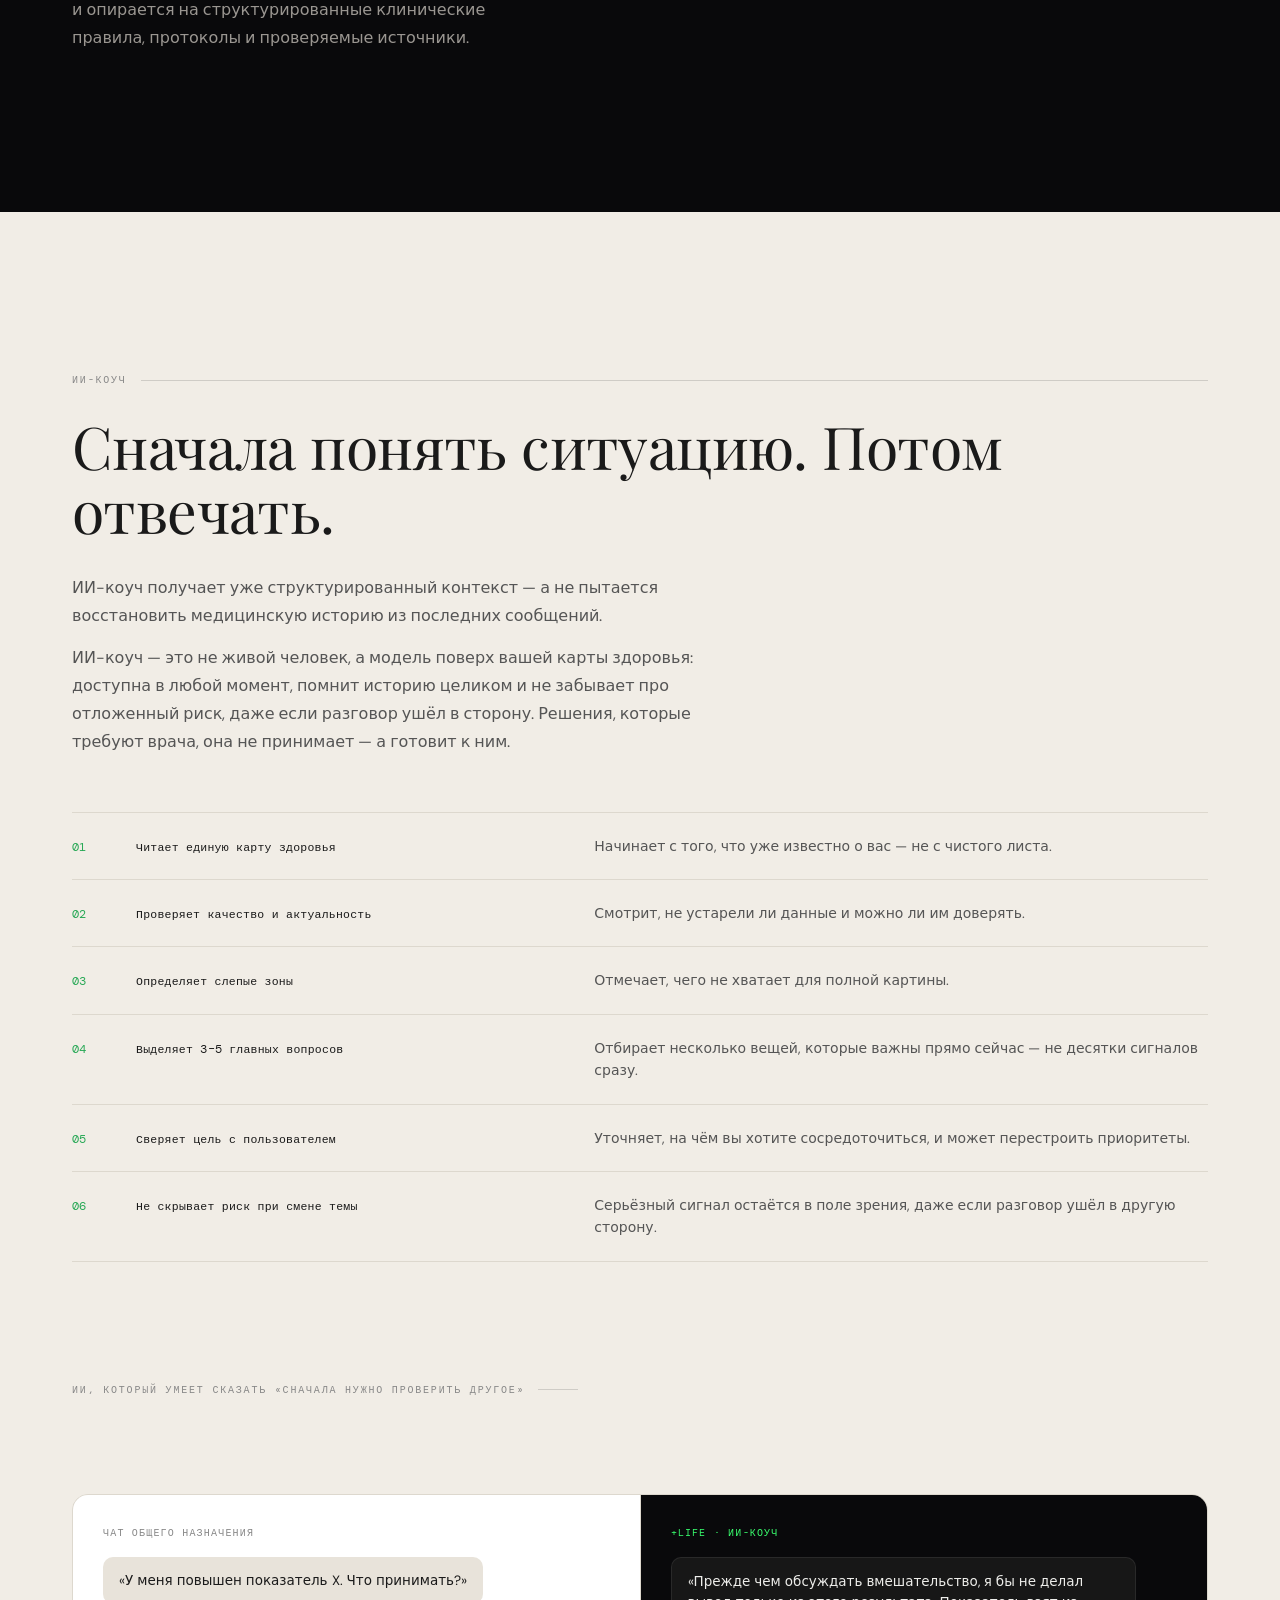
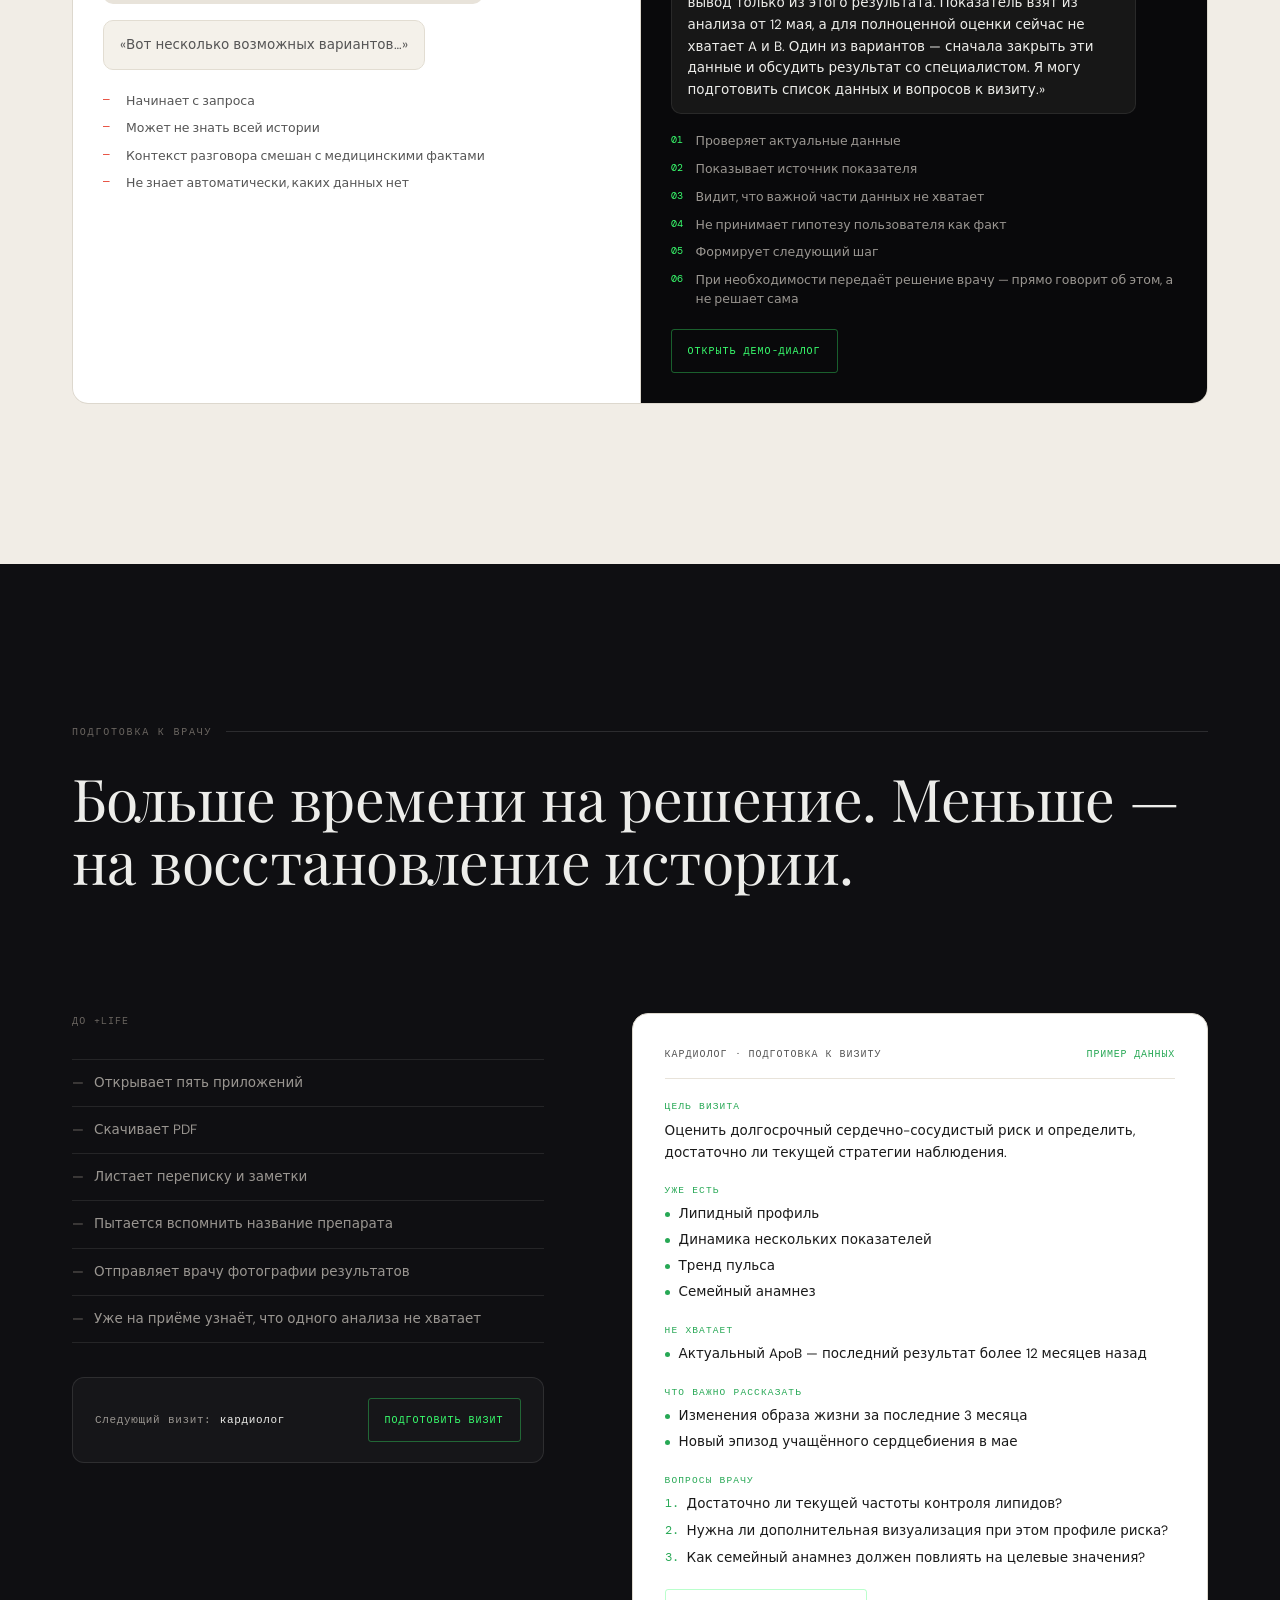
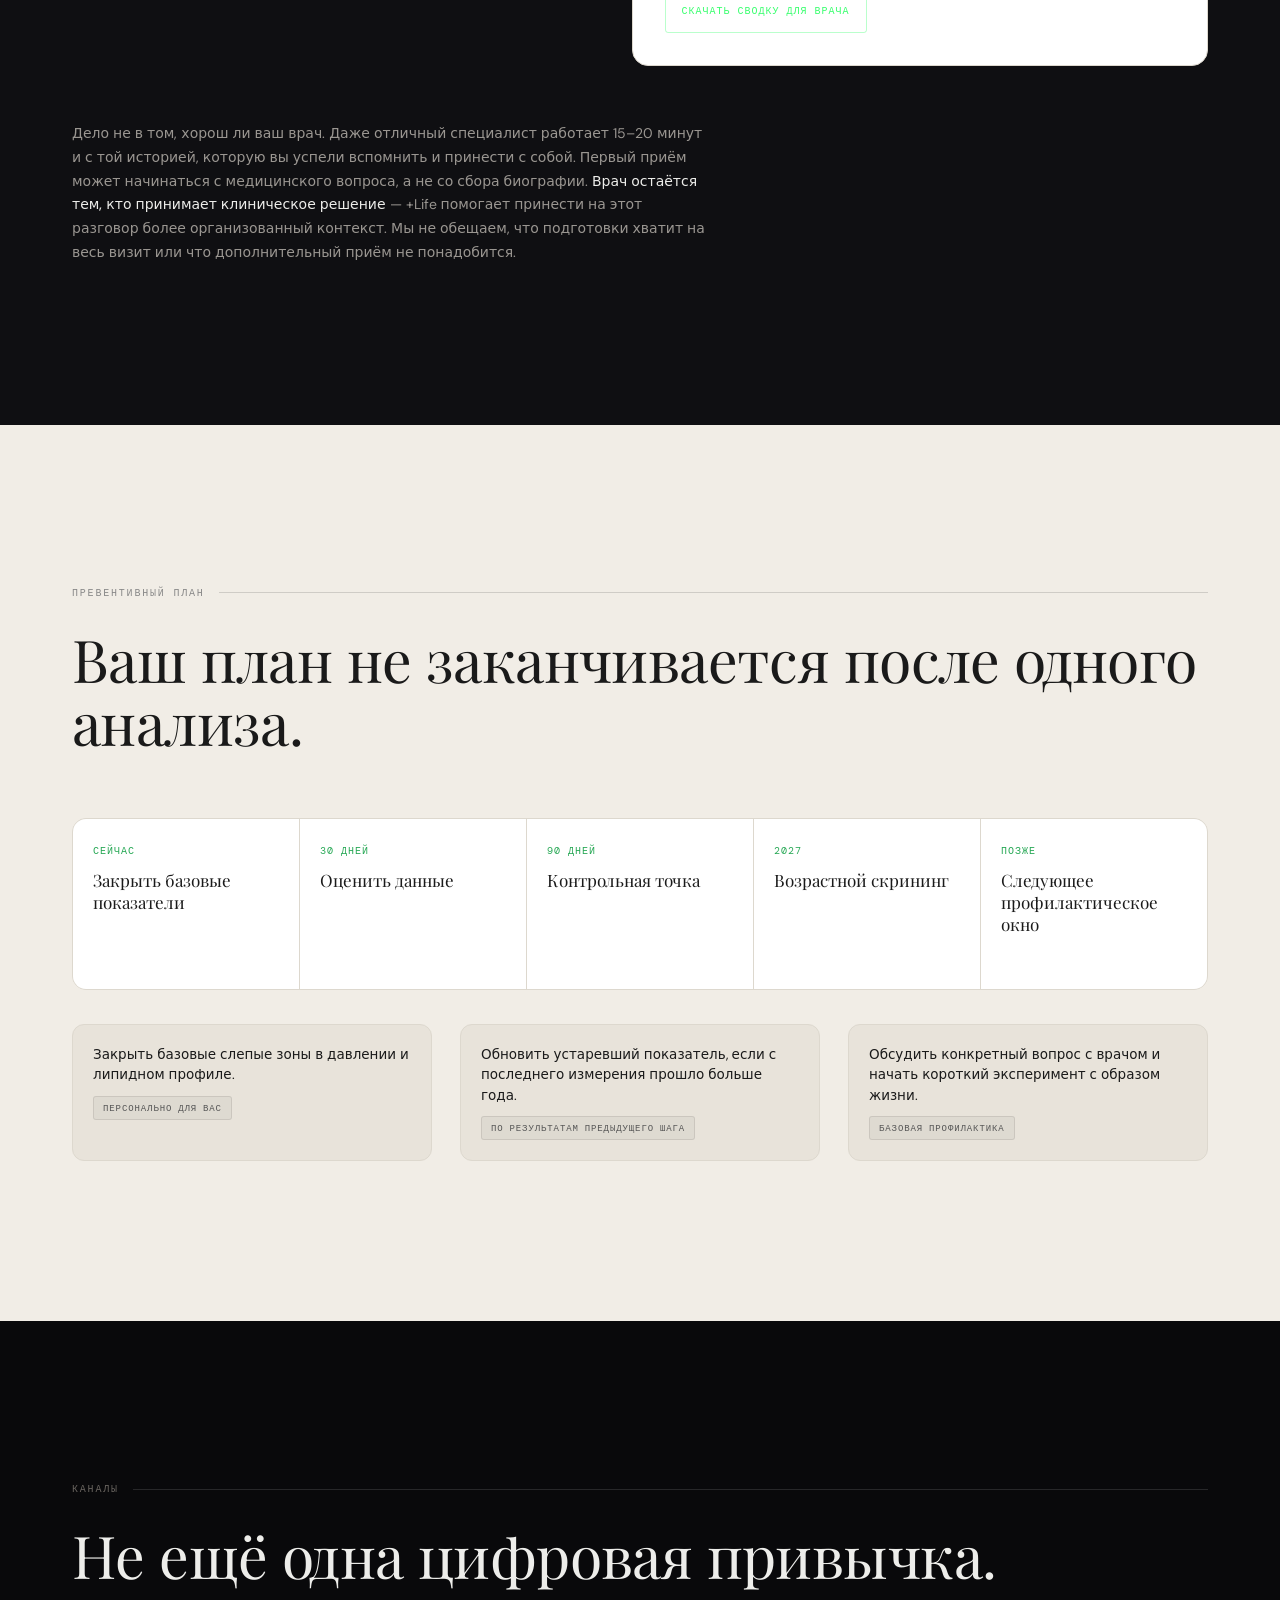
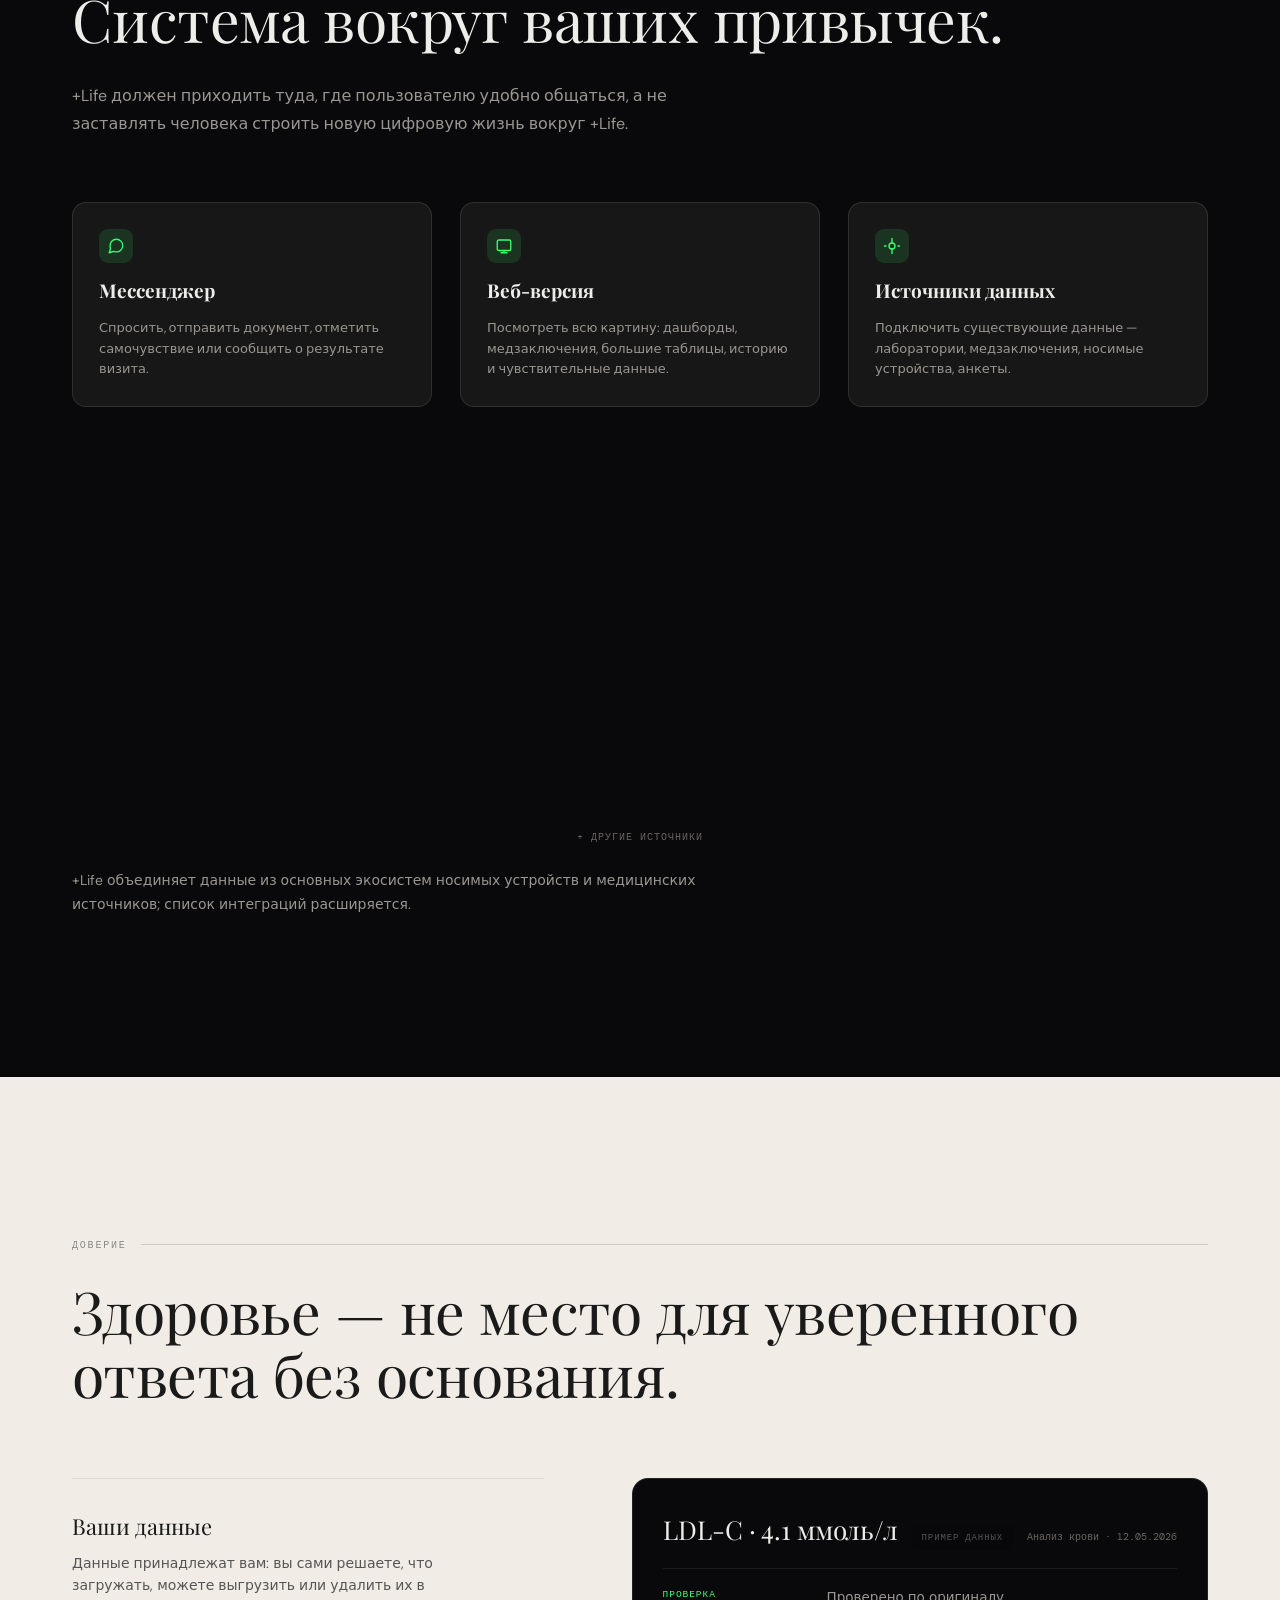
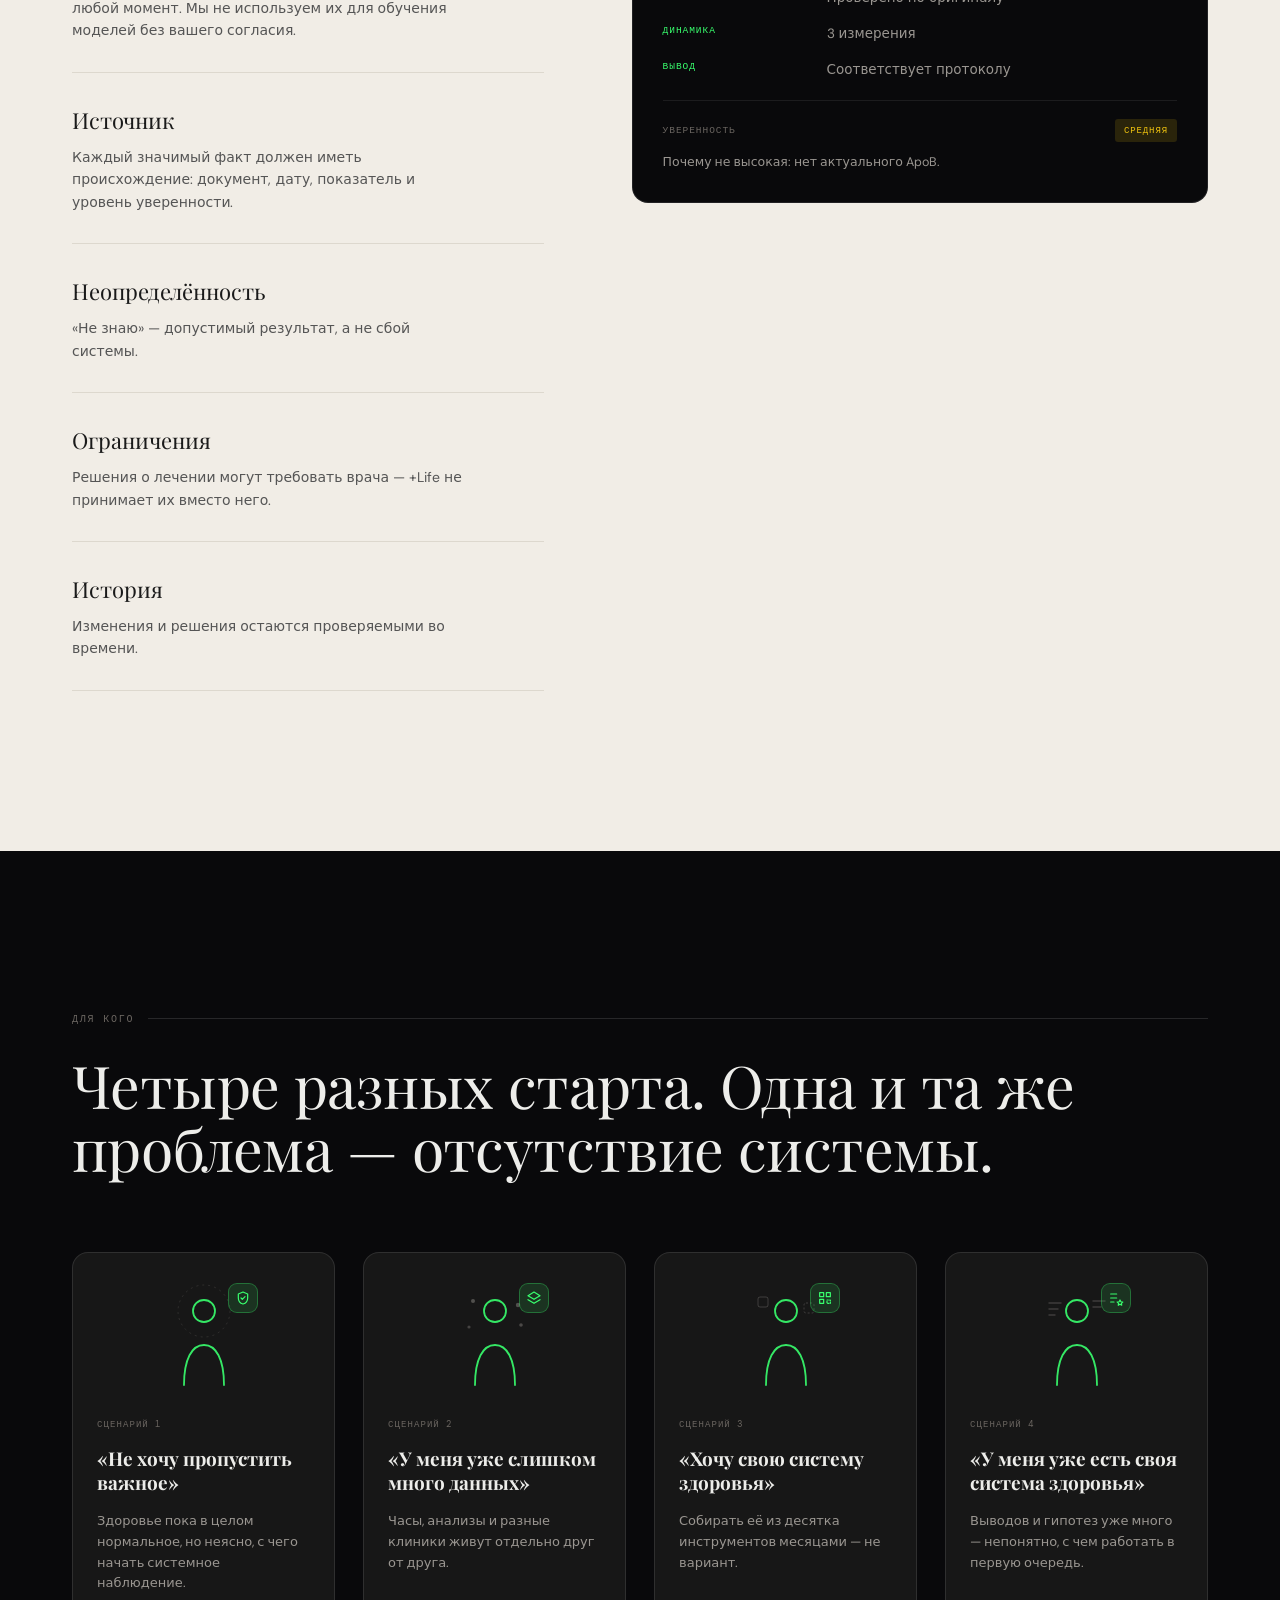
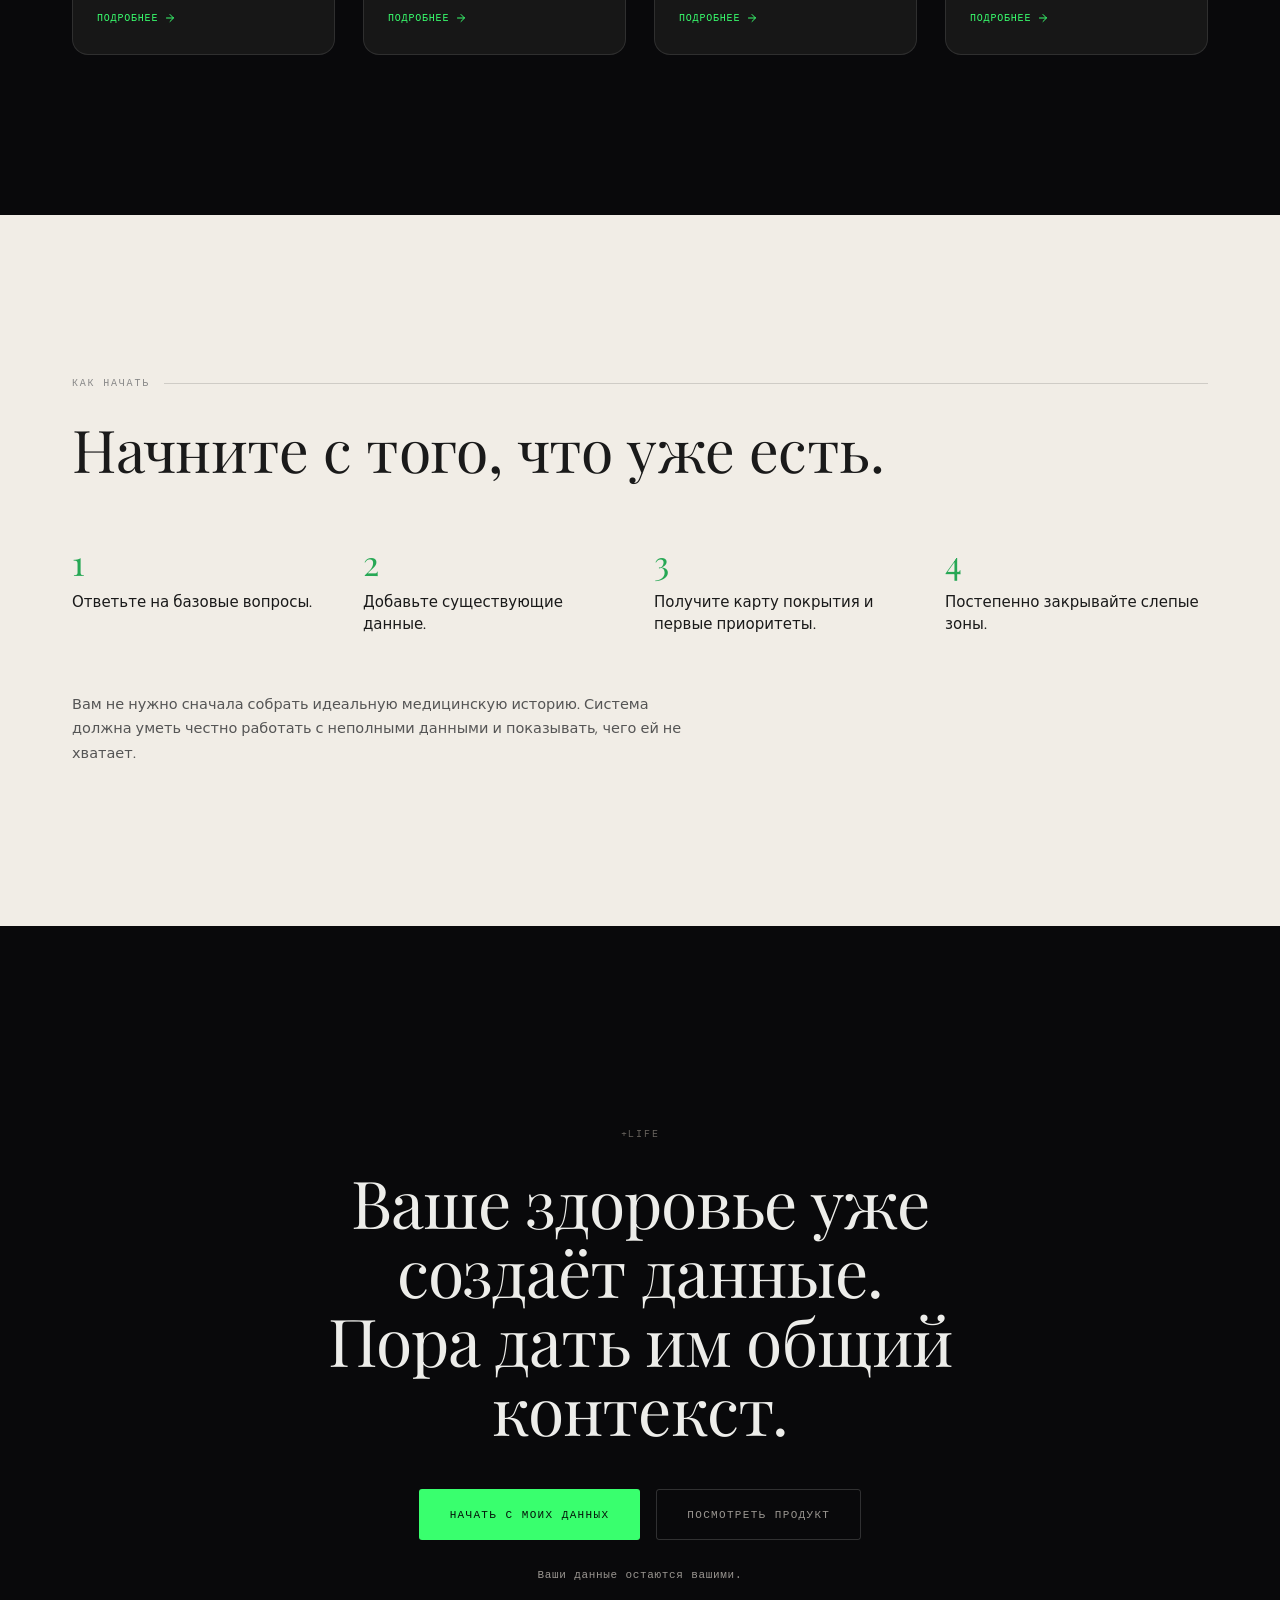
==== commit cb0c8c5b: "Redesign hero and segments, add persona subpages, full RU translation pass - Channels orbit: rename " ====
--- a/index.html
+++ b/index.html
@@ -9,526 +9,7 @@
 <link rel="preconnect" href="https://fonts.googleapis.com">
 <link rel="preconnect" href="https://fonts.gstatic.com" crossorigin>
 <link rel="stylesheet" href="https://fonts.googleapis.com/css2?family=DM+Mono:wght@400;500&family=DM+Sans:wght@400;500;600&family=Playfair+Display:ital,wght@0,400;0,600;1,400;1,600&display=swap">
-<style>
-/* ================================================================
-   §19 ЦВЕТОВАЯ СИСТЕМА — токены из ТЗ, один в один
-   ================================================================ */
-:root{
-  --ink:#09090b;
-  --ink-2:#0f0f12;
-  --ui-card:#171717;
-  --ui-muted:#262626;
-
-  --paper:#f1ede6;
-  --paper-2:#e8e3da;
-
-  --green:#39ff6e;
-  --green-light-surface:#27a855;
-  --green-a:rgba(57,255,110,.12);
-  --green-a2:rgba(57,255,110,.06);
-
-  --text-dark-primary:#ededea;
-  --text-dark-secondary:#9a9691;
-  --text-dark-tertiary:#6a6560;
-
-  --text-light-primary:#1a1a1a;
-  --text-light-secondary:#555;
-  --text-light-tertiary:#888;
-
-  --amber:#f1c40f;
-  --red:#e74c3c;
-
-  /* §20 типографика */
-  --f-display:'Playfair Display', Georgia, serif;
-  --f-body:'DM Sans', system-ui, -apple-system, sans-serif;
-  --f-mono:'DM Mono', 'SFMono-Regular', Consolas, monospace;
-  --ease:cubic-bezier(.16,1,.3,1);
-
-  /* §21 пространство — desktop ≥1200 */
-  --pad-x:72px;
-  --pad-y:160px;
-  --pad-y-statement:200px;
-  --content-max:1240px;
-  --narrative-max:720px;
-  --para-max:640px;
-  --col-gap:88px;
-  --card-pad:32px;
-  --card-gap:28px;
-}
-
-@media (max-width:1199px){
-  :root{--pad-x:36px;--pad-y:108px;--pad-y-statement:140px;--col-gap:48px;--card-pad:26px;--card-gap:20px}
-}
-@media (max-width:767px){
-  :root{--pad-x:20px;--pad-y:80px;--pad-y-statement:96px;--col-gap:28px;--card-pad:20px;--card-gap:16px}
-}
-
-/* ================================================================
-   BASE
-   ================================================================ */
-*,*::before,*::after{box-sizing:border-box}
-html{scroll-behavior:smooth;-webkit-text-size-adjust:100%;overflow-x:hidden}
-body{
-  margin:0;
-  font-family:var(--f-body);
-  font-weight:400;
-  font-size:16px;
-  line-height:1.6;
-  color:var(--text-dark-primary);
-  background:var(--ink);
-  -webkit-font-smoothing:antialiased;
-  -moz-osx-font-smoothing:grayscale;
-  overflow-x:hidden;
-}
-img,svg,canvas{display:block;max-width:100%}
-a{color:inherit;text-decoration:none}
-button{font:inherit;color:inherit;background:none;border:0;padding:0;cursor:pointer}
-em{font-style:italic}
-ul,ol{margin:0;padding:0;list-style:none}
-h1,h2,h3,h4,p{margin:0}
-
-.skip-link{position:absolute;left:12px;top:-60px;background:var(--green);color:#000;padding:10px 18px;border-radius:4px;font-family:var(--f-mono);font-size:12px;z-index:200;transition:top .2s var(--ease)}
-.skip-link:focus{top:12px}
-
-a:focus-visible,button:focus-visible,[tabindex]:focus-visible{outline:2px solid var(--green);outline-offset:3px;border-radius:2px}
-.s-light a:focus-visible,.s-light button:focus-visible{outline-color:var(--green-light-surface)}
-
-@media (prefers-reduced-motion: reduce){
-  *,*::before,*::after{animation-duration:.001ms!important;animation-iteration-count:1!important;transition-duration:.001ms!important;scroll-behavior:auto!important}
-  .sr{opacity:1!important;transform:none!important}
-}
-
-/* ================================================================
-   SECTION SHELL
-   ================================================================ */
-.sec{padding:var(--pad-y) var(--pad-x);position:relative}
-.sec-inner{max-width:var(--content-max);margin:0 auto;position:relative;z-index:1}
-.s-dark{background:var(--ink);color:var(--text-dark-primary)}
-.s-dark2{background:var(--ink-2);color:var(--text-dark-primary)}
-.s-light{background:var(--paper);color:var(--text-light-primary)}
-
-/* ================================================================
-   TYPE
-   ================================================================ */
-.disp{font-family:var(--f-display);font-weight:400;letter-spacing:-.01em}
-.disp em{color:var(--green);font-style:italic}
-.s-light .disp em{color:var(--green-light-surface)}
-.h1{font-size:clamp(40px,6vw,88px);line-height:.96;letter-spacing:-.02em}
-.h2{font-size:clamp(32px,4.6vw,64px);line-height:1.08}
-.lead{font-family:var(--f-body);font-size:clamp(17px,1.6vw,19px);line-height:1.7;color:var(--text-dark-secondary);max-width:var(--para-max)}
-.s-light .lead{color:var(--text-light-secondary)}
-.body-copy{font-family:var(--f-body);font-size:16px;line-height:1.75;color:var(--text-dark-secondary);max-width:var(--para-max)}
-.s-light .body-copy{color:var(--text-light-secondary)}
-.body-sm{font-family:var(--f-body);font-size:14px;line-height:1.7;color:var(--text-dark-secondary)}
-.s-light .body-sm{color:var(--text-light-secondary)}
-.h2-gap{margin-top:32px}
-.intro-gap{margin-top:72px}
-.block-gap{margin-top:120px}
-
-.kicker{
-  display:flex;align-items:center;gap:14px;
-  font-family:var(--f-mono);font-weight:400;
-  font-size:10px;letter-spacing:.18em;text-transform:uppercase;
-  color:var(--text-dark-tertiary);margin-bottom:26px;
-}
-.kicker::after{content:"";flex:1;height:1px;background:rgba(255,255,255,.12)}
-.s-light .kicker{color:var(--text-light-tertiary)}
-.s-light .kicker::after{background:rgba(0,0,0,.14)}
-.kicker.short::after{flex:0 0 40px}
-.kicker.center{justify-content:center}
-.kicker.center::after{display:none}
-
-.mono-label{font-family:var(--f-mono);font-weight:400;letter-spacing:.12em;text-transform:uppercase;font-size:10px;color:var(--text-dark-tertiary)}
-.s-light .mono-label{color:var(--text-light-tertiary)}
-
-/* ================================================================
-   BUTTONS
-   ================================================================ */
-.btn{
-  display:inline-flex;align-items:center;justify-content:center;gap:9px;
-  font-family:var(--f-mono);font-weight:500;
-  font-size:11px;letter-spacing:.12em;text-transform:uppercase;
-  padding:16px 30px;border-radius:3px;min-height:44px;
-  transition:transform .3s var(--ease),opacity .3s var(--ease);
-  border:1px solid transparent;
-}
-.btn:hover{opacity:.9;transform:translateY(-2px)}
-.btn-primary{background:var(--green);color:#04140a}
-.s-light .btn-primary,.btn-primary-lt{background:var(--green-light-surface);color:#fff}
-.btn-ghost{color:var(--text-dark-secondary);border-color:rgba(255,255,255,.16)}
-.btn-ghost:hover{color:var(--text-dark-primary);border-color:rgba(255,255,255,.3)}
-.s-light .btn-ghost{color:var(--text-light-secondary);border-color:rgba(0,0,0,.18)}
-.s-light .btn-ghost:hover{color:var(--text-light-primary);border-color:rgba(0,0,0,.32)}
-.btn-nav{padding:10px 22px;min-height:44px;background:var(--green);color:#04140a}
-.btn-mock{
-  font-family:var(--f-mono);font-size:10px;letter-spacing:.1em;text-transform:uppercase;
-  color:var(--green);border:1px solid rgba(57,255,110,.35);border-radius:3px;
-  padding:11px 16px;display:inline-flex;align-items:center;gap:8px;min-height:44px;
-  transition:background .25s var(--ease);
-}
-.btn-mock:hover{background:rgba(57,255,110,.08)}
-
-/* ================================================================
-   TAGS / PILLS / BADGES
-   ================================================================ */
-.tag{display:inline-block;font-family:var(--f-mono);font-size:9px;letter-spacing:.1em;text-transform:uppercase;padding:4px 9px;border-radius:3px}
-.tag-green{background:var(--green-a);color:var(--green);border:1px solid rgba(57,255,110,.25)}
-.tag-muted{background:rgba(255,255,255,.05);color:var(--text-dark-secondary);border:1px solid rgba(255,255,255,.09)}
-.s-light .tag-muted{background:rgba(0,0,0,.04);color:var(--text-light-secondary);border-color:rgba(0,0,0,.09)}
-.tag-amber{background:rgba(241,196,15,.14);color:var(--amber)}
-.tag-red{background:rgba(231,76,60,.14);color:var(--red)}
-
-.pill{display:inline-flex;align-items:center;gap:6px;font-family:var(--f-mono);font-size:9px;letter-spacing:.1em;text-transform:uppercase;padding:5px 11px;border-radius:100px}
-.pill-green{background:var(--green-a);color:var(--green);border:1px solid rgba(57,255,110,.28)}
-.pill-muted{background:rgba(255,255,255,.05);color:var(--text-dark-secondary);border:1px solid rgba(255,255,255,.09)}
-.s-light .pill-muted{background:#fff;color:var(--text-light-secondary);border-color:#ddd8ce}
-
-.live-dot{display:inline-block;width:6px;height:6px;border-radius:50%;background:var(--green);box-shadow:0 0 6px rgba(57,255,110,.7);animation:blink 2.4s infinite}
-@keyframes blink{0%,100%{opacity:1}50%{opacity:.35}}
-
-/* ================================================================
-   SCROLL REVEAL
-   ================================================================ */
-.sr{opacity:0;transform:translateY(28px);transition:opacity .9s var(--ease),transform .9s var(--ease)}
-.sr.left{transform:translateX(-32px)}
-.sr.right{transform:translateX(32px)}
-.sr.vis{opacity:1;transform:none}
-.sr.d1{transition-delay:.08s}
-.sr.d2{transition-delay:.16s}
-.sr.d3{transition-delay:.24s}
-.sr.d4{transition-delay:.32s}
-@media (max-width:767px){
-  .sr.left{transform:translateX(-14px)}
-  .sr.right{transform:translateX(14px)}
-}
-
-/* ================================================================
-   GRID HELPERS  (§22)
-   ================================================================ */
-.grid-2{display:grid;grid-template-columns:1fr 1fr;gap:var(--col-gap);align-items:start}
-.grid-2.g-46-54{grid-template-columns:.9fr 1.1fr}
-.grid-2.g-54-46{grid-template-columns:1.1fr .9fr}
-@media (max-width:1023px){.grid-2{grid-template-columns:1fr!important;gap:56px}}
-
-/* ================================================================
-   CARDS  (§23)
-   ================================================================ */
-.card-dark{background:var(--ui-card);border:1px solid rgba(255,255,255,.1);border-radius:16px;padding:var(--card-pad)}
-.card-light{background:#fff;border:1px solid #ddd8ce;border-radius:14px;padding:var(--card-pad)}
-.card-paper{background:var(--paper-2);border:1px solid #ddd8ce;border-radius:14px;padding:var(--card-pad)}
-
-/* ================================================================
-   NAV  (§17.1)
-   ================================================================ */
-.nav{
-  position:sticky;top:0;z-index:60;
-  display:flex;align-items:center;justify-content:space-between;
-  padding:0 var(--pad-x);height:76px;
-  background:rgba(9,9,11,.72);
-  border-bottom:1px solid rgba(255,255,255,.07);
-  backdrop-filter:blur(10px);-webkit-backdrop-filter:blur(10px);
-  transition:background .3s var(--ease);
-}
-.nav.scrolled{background:rgba(9,9,11,.94)}
-.brand{display:flex;align-items:center;gap:9px}
-.brand-mark{width:20px;height:20px}
-.brand-word{font-family:var(--f-body);font-weight:600;font-size:18px;color:var(--text-dark-primary);letter-spacing:-.01em}
-.nav-links{display:flex;align-items:center;gap:34px}
-.nav-links a:not(.btn){font-family:var(--f-mono);font-size:11px;letter-spacing:.09em;text-transform:uppercase;color:var(--text-dark-secondary)}
-.nav-links a:not(.btn):hover{color:var(--text-dark-primary)}
-.nav-toggle{display:none;width:44px;height:44px;align-items:center;justify-content:center}
-.nav-toggle span,.nav-toggle span::before,.nav-toggle span::after{content:"";display:block;width:20px;height:1.5px;background:var(--text-dark-primary);position:relative;transition:transform .25s var(--ease),opacity .25s var(--ease)}
-.nav-toggle span::before{position:absolute;top:-6px}
-.nav-toggle span::after{position:absolute;top:6px}
-.nav[data-open="true"] .nav-toggle span{background:transparent}
-.nav[data-open="true"] .nav-toggle span::before{transform:translateY(6px) rotate(45deg)}
-.nav[data-open="true"] .nav-toggle span::after{transform:translateY(-6px) rotate(-45deg)}
-
-@media (max-width:900px){
-  .nav-links{position:fixed;inset:76px 0 0 0;height:calc(100dvh - 76px);background:var(--ink);flex-direction:column;justify-content:flex-start;align-items:flex-start;gap:0;padding:8px var(--pad-x) 40px;transform:translateY(-8px);opacity:0;pointer-events:none;transition:opacity .25s var(--ease),transform .25s var(--ease);overflow-y:auto}
-  .nav[data-open="true"] .nav-links{opacity:1;transform:none;pointer-events:auto}
-  .nav-links a:not(.btn){width:100%;padding:18px 0;border-bottom:1px solid rgba(255,255,255,.08);font-size:13px}
-  .nav-links .btn{margin-top:24px;width:100%}
-  .nav-toggle{display:inline-flex}
-}
-
-/* ================================================================
-   HERO  (§17.2)
-   ================================================================ */
-.hero{background:var(--ink);padding:132px var(--pad-x) 120px;position:relative;overflow:hidden}
-@media (max-width:767px){.hero{padding:64px var(--pad-x) 72px}}
-.hero-glow{position:absolute;top:-180px;right:-160px;width:640px;height:640px;border-radius:50%;filter:blur(100px);background:radial-gradient(circle,rgba(20,52,32,.55) 0%,transparent 68%);pointer-events:none}
-.hero-grid{position:relative;z-index:1;max-width:var(--content-max);margin:0 auto;display:grid;grid-template-columns:.92fr 1.08fr;gap:90px;align-items:center}
-@media (max-width:1023px){.hero-grid{grid-template-columns:1fr;gap:56px}}
-.hero h1{margin-top:20px}
-.hero-lead{margin-top:28px}
-.hero-disclaimer{margin-top:20px;font-family:var(--f-body);font-size:13.5px;line-height:1.6;color:var(--text-dark-secondary);max-width:460px}
-.hero-cta{display:flex;align-items:center;gap:16px;margin-top:40px;flex-wrap:wrap}
-.hero-trust{display:flex;align-items:center;gap:22px;margin-top:34px;flex-wrap:wrap}
-.hero-trust .it{display:flex;align-items:center;gap:7px;font-family:var(--f-mono);font-size:10px;letter-spacing:.1em;text-transform:uppercase;color:var(--text-dark-tertiary)}
-.hero-trust .it svg{width:13px;height:13px;color:var(--green)}
-
-.hero-mock{background:var(--ui-card);border:1px solid rgba(255,255,255,.1);border-radius:18px;padding:30px;display:flex;flex-direction:column;gap:22px}
-.hm-head{display:flex;align-items:center;justify-content:space-between;gap:12px;flex-wrap:wrap}
-.hm-persona{display:flex;flex-direction:column;gap:2px}
-.hm-persona .nm{font-family:var(--f-display);font-size:22px;color:var(--text-dark-primary)}
-.hm-badges{display:flex;gap:8px;flex-wrap:wrap}
-.hm-rows{display:flex;flex-direction:column;gap:0;border-top:1px solid rgba(255,255,255,.08)}
-.hm-row{display:grid;grid-template-columns:140px 1fr;gap:18px;padding:16px 0;border-bottom:1px solid rgba(255,255,255,.08);align-items:baseline}
-@media (max-width:480px){.hm-row{grid-template-columns:1fr}}
-.hm-row .lab{font-family:var(--f-mono);font-size:10px;letter-spacing:.1em;text-transform:uppercase;color:var(--green)}
-.hm-row .val{font-family:var(--f-body);font-size:14.5px;line-height:1.5;color:var(--text-dark-primary)}
-.hm-priorities{display:flex;flex-direction:column;gap:10px}
-.hm-pri-label{font-family:var(--f-mono);font-size:10px;letter-spacing:.1em;text-transform:uppercase;color:var(--text-dark-tertiary)}
-.hm-pri-list{display:flex;flex-direction:column;gap:9px}
-.hm-pri{display:grid;grid-template-columns:20px 1fr;gap:12px;align-items:center;font-family:var(--f-body);font-size:13.5px;color:var(--text-dark-primary)}
-.hm-pri .n{font-family:var(--f-mono);font-size:11px;color:var(--green)}
-.hm-foot{display:flex;justify-content:flex-end}
-
-/* ================================================================
-   PROBLEM (intro §17.3 + four problems §17.4)  — id="problem"
-   ================================================================ */
-.prob-visual{margin-top:56px;display:flex;flex-direction:column}
-.prob-row{display:grid;grid-template-columns:.85fr 1.15fr;gap:var(--col-gap);align-items:center;padding:88px 0;border-top:1px solid rgba(255,255,255,.09)}
-.prob-row:last-child{border-bottom:1px solid rgba(255,255,255,.09)}
-@media (max-width:1023px){.prob-row{grid-template-columns:1fr;gap:40px;padding:60px 0}}
-.prob-index{font-family:var(--f-mono);font-size:11px;letter-spacing:.16em;text-transform:uppercase;color:var(--text-dark-tertiary);margin-bottom:18px}
-.prob-row h3{font-family:var(--f-display);font-weight:400;font-size:clamp(24px,2.6vw,34px);line-height:1.2;color:var(--text-dark-primary);max-width:520px}
-.prob-vis{background:var(--ui-card);border:1px solid rgba(255,255,255,.1);border-radius:16px;padding:26px;min-height:220px;display:flex;flex-direction:column;justify-content:center;gap:16px}
-
-/* row 01 — fragmented sources converging */
-.pv-sources{display:flex;flex-wrap:wrap;gap:10px}
-.pv-chip{display:flex;flex-direction:column;gap:3px;background:rgba(255,255,255,.03);border:1px solid rgba(255,255,255,.09);border-radius:10px;padding:11px 14px;min-width:120px}
-.pv-chip .l{font-family:var(--f-mono);font-size:9px;letter-spacing:.1em;text-transform:uppercase;color:var(--text-dark-tertiary)}
-.pv-chip .v{font-family:var(--f-body);font-size:13px;color:var(--text-dark-primary)}
-.pv-chip .v.warn{color:var(--red)}
-.pv-converge{display:flex;align-items:center;justify-content:center;gap:10px;padding-top:6px}
-.pv-line{flex:1;height:1px;background:linear-gradient(to right,transparent,rgba(57,255,110,.4),transparent)}
-.pv-center{font-family:var(--f-mono);font-size:10px;letter-spacing:.12em;text-transform:uppercase;color:var(--green);white-space:nowrap}
-
-/* row 02 — chaos -> summary */
-.pv-flow{display:flex;align-items:center;gap:18px;justify-content:center}
-.pv-docs{display:grid;grid-template-columns:repeat(3,1fr);gap:6px}
-.pv-doc{width:30px;height:38px;border:1px solid rgba(255,255,255,.16);border-radius:3px;background:rgba(255,255,255,.03);transform:rotate(var(--r,0deg))}
-.pv-doc:nth-child(1){--r:-6deg}.pv-doc:nth-child(2){--r:4deg}.pv-doc:nth-child(3){--r:-3deg}
-.pv-doc:nth-child(4){--r:5deg}.pv-doc:nth-child(5){--r:-4deg}.pv-doc:nth-child(6){--r:2deg}
-.pv-arrow{color:var(--green);flex-shrink:0}
-.pv-summary{border:1px solid rgba(57,255,110,.3);border-radius:8px;background:rgba(57,255,110,.05);padding:14px 18px;font-family:var(--f-mono);font-size:10px;letter-spacing:.08em;text-transform:uppercase;color:var(--green)}
-
-/* row 03 — split screen */
-.pv-split{display:grid;grid-template-columns:1fr 1fr;gap:1px;background:rgba(255,255,255,.1);border-radius:10px;overflow:hidden}
-.pv-split > div{background:var(--ink-2);padding:16px;display:flex;flex-direction:column;gap:8px}
-.pv-split .t{font-family:var(--f-mono);font-size:9px;letter-spacing:.1em;text-transform:uppercase;color:var(--text-dark-tertiary)}
-.pv-split .b{font-family:var(--f-body);font-size:12.5px;line-height:1.55;color:var(--text-dark-secondary)}
-.pv-split .b strong{color:var(--green);font-weight:500}
-
-/* row 04 — specialists -> unified */
-.pv-specialists{display:flex;flex-wrap:wrap;gap:8px;justify-content:center}
-.pv-spec-chip{font-family:var(--f-mono);font-size:9px;letter-spacing:.08em;text-transform:uppercase;color:var(--text-dark-secondary);border:1px solid rgba(255,255,255,.12);border-radius:100px;padding:7px 13px}
-
-/* ================================================================
-   EVIDENCE STRIP  (§17.5) — id="evidence"
-   ================================================================ */
-.evidence{background:var(--ink-2);padding:96px var(--pad-x)}
-.ev-grid{max-width:var(--content-max);margin:0 auto;display:grid;grid-template-columns:repeat(3,1fr);gap:56px}
-@media (max-width:900px){.ev-grid{grid-template-columns:1fr;gap:48px}}
-.ev-item{display:flex;flex-direction:column;gap:14px}
-.ev-num{font-family:var(--f-display);font-size:clamp(48px,5vw,72px);line-height:1;color:var(--green)}
-.ev-label{font-family:var(--f-body);font-size:14.5px;line-height:1.5;color:var(--text-dark-primary);max-width:280px}
-.ev-source{font-family:var(--f-mono);font-size:9px;letter-spacing:.1em;text-transform:uppercase;color:var(--text-dark-tertiary)}
-.ev-note{font-family:var(--f-body);font-size:12.5px;line-height:1.55;color:var(--text-dark-secondary);max-width:280px}
-.ev-disclaimer{max-width:var(--content-max);margin:64px auto 0;font-family:var(--f-body);font-size:13.5px;line-height:1.7;color:var(--text-dark-secondary);max-width:640px}
-
-/* ================================================================
-   SOLUTION REVEAL  (§17.6) — id="solution"
-   ================================================================ */
-.solution{text-align:center}
-.solution .sec-inner{max-width:840px}
-.sol-disclaimer{margin:26px auto 0;font-family:var(--f-body);font-size:13.5px;color:var(--text-light-secondary);max-width:520px}
-.sol-diagram{margin:80px auto 0;display:flex;flex-direction:column;align-items:center;gap:0;max-width:420px}
-.sol-node{font-family:var(--f-mono);font-size:12px;letter-spacing:.06em;color:var(--text-light-primary);background:#fff;border:1px solid #ddd8ce;border-radius:100px;padding:12px 22px;text-align:center}
-.sol-node.accent{border-color:rgba(39,168,85,.4);color:var(--green-light-surface);background:rgba(39,168,85,.06)}
-.sol-node-loop{display:inline-flex;align-items:center;gap:8px}
-.sol-arrow{color:var(--text-light-tertiary);padding:10px 0;font-size:14px;line-height:1}
-
-/* ================================================================
-   HEALTH MAP  (§17.7) — id="health-map"
-   ================================================================ */
-.hmap-mock{background:var(--ui-card);border:1px solid rgba(255,255,255,.1);border-radius:16px;padding:28px;display:flex;flex-direction:column;gap:22px}
-.hmap-timeline{display:flex;justify-content:space-between;font-family:var(--f-mono);font-size:10px;letter-spacing:.1em;color:var(--text-dark-tertiary);border-bottom:1px solid rgba(255,255,255,.08);padding-bottom:14px}
-.hmap-series{display:flex;flex-direction:column;gap:16px}
-.hmap-row{display:grid;grid-template-columns:96px 1fr auto;gap:16px;align-items:center}
-.hmap-row .nm{font-family:var(--f-mono);font-size:11px;color:var(--text-dark-secondary)}
-.hmap-row svg{width:100%;height:34px}
-.hmap-row .last{font-family:var(--f-body);font-size:12.5px;color:var(--text-dark-primary);white-space:nowrap}
-.hmap-foot{display:flex;align-items:center;justify-content:space-between;flex-wrap:wrap;gap:10px;border-top:1px solid rgba(255,255,255,.08);padding-top:16px}
-.hmap-source{font-family:var(--f-mono);font-size:10px;color:var(--text-dark-tertiary)}
-.hmap-source strong{color:var(--text-dark-secondary);font-weight:400}
-
-/* ================================================================
-   HEALTH COACH  (§17.8) — id="coach"
-   ================================================================ */
-.coach-flow{display:flex;flex-direction:column;gap:0;margin-top:56px;border-top:1px solid #ddd8ce}
-.coach-step{display:grid;grid-template-columns:44px 1fr 1.4fr;gap:20px;align-items:baseline;padding:22px 0;border-bottom:1px solid #ddd8ce}
-@media (max-width:767px){.coach-step{grid-template-columns:32px 1fr;}.coach-step .cs-body{grid-column:1 / -1;margin-top:4px}}
-.coach-step .cs-n{font-family:var(--f-mono);font-size:12px;color:var(--green-light-surface)}
-.coach-step .cs-lab{font-family:var(--f-mono);font-size:11.5px;letter-spacing:.02em;color:var(--text-light-primary)}
-.coach-step .cs-body{font-family:var(--f-body);font-size:14px;line-height:1.6;color:var(--text-light-secondary)}
-
-.compare{margin-top:96px;display:grid;grid-template-columns:1fr 1fr;gap:1px;background:#ddd8ce;border:1px solid #ddd8ce;border-radius:16px;overflow:hidden}
-@media (max-width:900px){.compare{grid-template-columns:1fr}}
-.compare-col{background:#fff;padding:30px;display:flex;flex-direction:column;gap:16px}
-.compare-col.hl{background:var(--ink)}
-.cc-head{font-family:var(--f-mono);font-size:10px;letter-spacing:.12em;text-transform:uppercase;color:var(--text-light-tertiary)}
-.compare-col.hl .cc-head{color:var(--green)}
-.cc-bubble{border-radius:10px;padding:13px 16px;font-family:var(--f-body);font-size:13.5px;line-height:1.6}
-.cc-bubble.q{background:var(--paper-2);color:var(--text-light-primary);align-self:flex-start;max-width:92%}
-.cc-bubble.a{background:#f4f1ea;color:var(--text-light-secondary);align-self:flex-start;max-width:92%;border:1px solid #e2ddd2}
-.compare-col.hl .cc-bubble.q{background:rgba(57,255,110,.1);color:var(--green)}
-.compare-col.hl .cc-bubble.a{background:var(--ui-card);color:var(--text-dark-primary);border:1px solid rgba(255,255,255,.08)}
-.cc-list{display:flex;flex-direction:column;gap:8px;margin-top:6px}
-.cc-list li{display:grid;grid-template-columns:14px 1fr;gap:9px;font-family:var(--f-body);font-size:12.5px;line-height:1.55;color:var(--text-light-secondary)}
-.compare-col.hl .cc-list li{color:var(--text-dark-secondary)}
-.cc-list li .b{color:var(--red);font-family:var(--f-mono);font-size:11px}
-.compare-col.hl .cc-list li .b{color:var(--green)}
-.cc-steps{display:flex;flex-direction:column;gap:9px;margin-top:2px}
-.cc-steps li{display:grid;grid-template-columns:16px 1fr;gap:9px;font-family:var(--f-body);font-size:12.5px;line-height:1.5;color:var(--text-dark-secondary)}
-.cc-steps li .n{font-family:var(--f-mono);font-size:10px;color:var(--green)}
-
-/* ================================================================
-   DOCTOR PREP  (§17.9) — id="doctor-prep"
-   ================================================================ */
-.dp-before{display:flex;flex-direction:column;gap:0;margin-top:30px;border-top:1px solid rgba(255,255,255,.09)}
-.dp-before li{padding:13px 0;border-bottom:1px solid rgba(255,255,255,.09);font-family:var(--f-body);font-size:13.5px;line-height:1.5;color:var(--text-dark-secondary);display:flex;gap:10px}
-.dp-before li::before{content:"—";color:var(--text-dark-tertiary);flex-shrink:0}
-.dp-trigger{margin-top:34px;background:rgba(255,255,255,.03);border:1px solid rgba(255,255,255,.1);border-radius:12px;padding:20px 22px;display:flex;align-items:center;justify-content:space-between;gap:14px;flex-wrap:wrap}
-.dp-trigger .t{font-family:var(--f-mono);font-size:11px;letter-spacing:.06em;color:var(--text-dark-secondary)}
-.dp-trigger .t strong{color:var(--text-dark-primary);font-weight:400}
-
-.dp-export{background:#fff;border:1px solid #ddd8ce;border-radius:16px;padding:32px;display:flex;flex-direction:column;gap:20px}
-.dp-export-head{display:flex;align-items:center;justify-content:space-between;padding-bottom:16px;border-bottom:1px solid #e8e3da;flex-wrap:wrap;gap:8px}
-.dp-export-head .t{font-family:var(--f-mono);font-size:10px;letter-spacing:.1em;text-transform:uppercase;color:var(--text-light-secondary)}
-.dp-export-head .g{font-family:var(--f-mono);font-size:10px;letter-spacing:.08em;color:var(--green-light-surface)}
-.dp-field{display:flex;flex-direction:column;gap:6px}
-.dp-field .lab{font-family:var(--f-mono);font-size:9.5px;letter-spacing:.12em;text-transform:uppercase;color:var(--green-light-surface)}
-.dp-field .val{font-family:var(--f-body);font-size:13.5px;line-height:1.6;color:var(--text-light-primary)}
-.dp-field ul{display:flex;flex-direction:column;gap:5px}
-.dp-field ul li{font-family:var(--f-body);font-size:13.5px;line-height:1.55;color:var(--text-light-primary);padding-left:14px;position:relative}
-.dp-field ul li::before{content:"";position:absolute;left:0;top:8px;width:5px;height:5px;border-radius:50%;background:var(--green-light-surface)}
-.dp-field ol{display:flex;flex-direction:column;gap:6px;counter-reset:q}
-.dp-field ol li{font-family:var(--f-body);font-size:13.5px;line-height:1.55;color:var(--text-light-primary);padding-left:22px;position:relative}
-.dp-field ol li::before{counter-increment:q;content:counter(q) ".";position:absolute;left:0;font-family:var(--f-mono);color:var(--green-light-surface);font-size:12px}
-
-.dp-note{margin-top:56px;font-family:var(--f-body);font-size:14px;line-height:1.7;color:var(--text-dark-secondary);max-width:var(--para-max)}
-.dp-note strong{color:var(--text-dark-primary);font-weight:500}
-
-/* ================================================================
-   ROADMAP  (§17.10) — id="roadmap"
-   ================================================================ */
-.rm-timeline{margin-top:64px;display:grid;grid-template-columns:repeat(5,1fr);gap:1px;background:#ddd8ce;border:1px solid #ddd8ce;border-radius:14px;overflow:hidden}
-@media (max-width:900px){.rm-timeline{grid-template-columns:1fr}}
-.rm-stop{background:#fff;padding:24px 20px;display:flex;flex-direction:column;gap:10px;min-height:170px}
-.rm-stop .when{font-family:var(--f-mono);font-size:10px;letter-spacing:.1em;text-transform:uppercase;color:var(--green-light-surface)}
-.rm-stop .what{font-family:var(--f-display);font-size:17px;line-height:1.3;color:var(--text-light-primary)}
-.rm-tasks{margin-top:34px;display:grid;grid-template-columns:repeat(3,1fr);gap:var(--card-gap)}
-@media (max-width:900px){.rm-tasks{grid-template-columns:1fr}}
-.rm-task{background:var(--paper-2);border:1px solid #ddd8ce;border-radius:12px;padding:20px}
-.rm-task .t{font-family:var(--f-body);font-size:13.5px;line-height:1.5;color:var(--text-light-primary);margin-bottom:10px}
-.rm-task .tags{display:flex;flex-wrap:wrap;gap:6px}
-.rm-legend{margin-top:28px;display:flex;flex-wrap:wrap;gap:22px}
-.rm-legend .li{display:flex;align-items:center;gap:7px;font-family:var(--f-mono);font-size:10px;letter-spacing:.08em;text-transform:uppercase;color:var(--text-light-tertiary)}
-.rm-legend .li i{width:7px;height:7px;border-radius:50%;display:inline-block}
-
-/* ================================================================
-   CHANNELS  (§17.11) — id="channels"
-   ================================================================ */
-.ch-grid{display:grid;grid-template-columns:repeat(3,1fr);gap:var(--card-gap);margin-top:64px}
-@media (max-width:900px){.ch-grid{grid-template-columns:1fr}}
-.ch-card{background:var(--ui-card);border:1px solid rgba(255,255,255,.1);border-radius:14px;padding:26px;display:flex;flex-direction:column;gap:12px}
-.ch-card .ico{width:34px;height:34px;border-radius:9px;background:var(--green-a);color:var(--green);display:flex;align-items:center;justify-content:center}
-.ch-card h3{font-family:var(--f-display);font-size:19px;color:var(--text-dark-primary)}
-.ch-card p{font-family:var(--f-body);font-size:13px;line-height:1.6;color:var(--text-dark-secondary)}
-
-.orbit-wrap{margin-top:64px;position:relative;display:flex;align-items:center;justify-content:center}
-#orbitCanvas{width:100%;height:340px;max-width:520px}
-.orbit-fallback{display:none;font-family:var(--f-mono);font-size:11px;letter-spacing:.08em;color:var(--text-dark-secondary);text-align:center;padding:40px 0}
-.orbit-more{margin-top:18px;text-align:center;font-family:var(--f-mono);font-size:10px;letter-spacing:.1em;text-transform:uppercase;color:var(--text-dark-tertiary)}
-
-/* ================================================================
-   TRUST  (§17.12) — id="trust"
-   ================================================================ */
-.trust-grid{display:grid;grid-template-columns:.9fr 1.1fr;gap:var(--col-gap);align-items:start;margin-top:72px}
-@media (max-width:1023px){.trust-grid{grid-template-columns:1fr;gap:48px}}
-.trust-principles{display:flex;flex-direction:column;gap:0}
-.tp{padding:30px 0;border-top:1px solid #ddd8ce}
-.tp:last-child{border-bottom:1px solid #ddd8ce}
-.tp .t{font-family:var(--f-display);font-size:22px;color:var(--text-light-primary);margin-bottom:8px}
-.tp .d{font-family:var(--f-body);font-size:14px;line-height:1.6;color:var(--text-light-secondary);max-width:400px}
-
-.evidence-card{background:var(--ink);border:1px solid rgba(255,255,255,.1);border-radius:16px;padding:30px;color:var(--text-dark-primary)}
-.ec-head{display:flex;align-items:baseline;justify-content:space-between;gap:12px;padding-bottom:18px;border-bottom:1px solid rgba(255,255,255,.08);flex-wrap:wrap}
-.ec-metric{font-family:var(--f-display);font-size:26px;color:var(--text-dark-primary)}
-.ec-source{font-family:var(--f-mono);font-size:10px;color:var(--text-dark-tertiary)}
-.ec-rows{display:flex;flex-direction:column;gap:14px;margin-top:18px}
-.ec-row{display:grid;grid-template-columns:150px 1fr;gap:14px}
-@media (max-width:480px){.ec-row{grid-template-columns:1fr}}
-.ec-row .lab{font-family:var(--f-mono);font-size:9.5px;letter-spacing:.1em;text-transform:uppercase;color:var(--green)}
-.ec-row .val{font-family:var(--f-body);font-size:13.5px;color:var(--text-dark-secondary)}
-.ec-conf{margin-top:20px;padding-top:18px;border-top:1px solid rgba(255,255,255,.08);display:flex;flex-direction:column;gap:10px}
-.ec-conf-row{display:flex;align-items:center;justify-content:space-between}
-.ec-conf .lab{font-family:var(--f-mono);font-size:9.5px;letter-spacing:.1em;text-transform:uppercase;color:var(--text-dark-tertiary)}
-.ec-conf .why{font-family:var(--f-body);font-size:12.5px;color:var(--text-dark-secondary)}
-
-/* ================================================================
-   SEGMENTS  (§17.13) — id="segments"
-   ================================================================ */
-.seg-grid{display:grid;grid-template-columns:repeat(3,1fr);gap:var(--col-gap);margin-top:72px}
-@media (max-width:1023px){.seg-grid{grid-template-columns:1fr;gap:64px}}
-.seg-col{display:flex;flex-direction:column;gap:20px;padding-top:28px;border-top:1px solid rgba(255,255,255,.14)}
-.seg-col h3{font-family:var(--f-display);font-size:24px;line-height:1.25;color:var(--text-dark-primary)}
-.seg-col .lab{font-family:var(--f-mono);font-size:9.5px;letter-spacing:.12em;text-transform:uppercase;color:var(--text-dark-tertiary)}
-.seg-col p{font-family:var(--f-body);font-size:13.5px;line-height:1.65;color:var(--text-dark-secondary)}
-
-/* ================================================================
-   ONBOARDING  (§17.14) — id="onboarding"
-   ================================================================ */
-.ob-grid{display:grid;grid-template-columns:repeat(4,1fr);gap:var(--card-gap);margin-top:64px}
-@media (max-width:900px){.ob-grid{grid-template-columns:1fr 1fr}}
-@media (max-width:560px){.ob-grid{grid-template-columns:1fr}}
-.ob-step{display:flex;flex-direction:column;gap:12px}
-.ob-step .n{font-family:var(--f-display);font-size:34px;color:var(--green-light-surface);line-height:1}
-.ob-step .t{font-family:var(--f-body);font-size:15px;line-height:1.5;color:var(--text-light-primary)}
-.ob-caption{margin-top:56px;font-family:var(--f-body);font-size:14.5px;line-height:1.7;color:var(--text-light-secondary);max-width:var(--para-max)}
-
-/* ================================================================
-   FINAL CTA  (§17.15) — id="cta"
-   ================================================================ */
-.cta-sec{position:relative;padding:var(--pad-y-statement) var(--pad-x);background:var(--ink);text-align:center;overflow:hidden}
-#ctaCanvas{position:absolute;inset:0;width:100%;height:100%;opacity:.55;pointer-events:none}
-.cta-inner{position:relative;z-index:1;max-width:820px;margin:0 auto}
-.cta-sec h2{font-family:var(--f-display);font-weight:400;font-size:clamp(34px,5.4vw,66px);line-height:1.05;letter-spacing:-.015em;color:var(--text-dark-primary)}
-.cta-actions{display:flex;align-items:center;justify-content:center;gap:16px;margin-top:44px;flex-wrap:wrap}
-.cta-micro{margin-top:26px;font-family:var(--f-mono);font-size:11px;letter-spacing:.06em;color:var(--text-dark-secondary)}
-.cta-disclaimer{margin-top:40px;font-family:var(--f-body);font-size:13px;line-height:1.6;color:var(--text-dark-secondary);max-width:520px;margin-left:auto;margin-right:auto}
-
-/* ================================================================
-   FOOTER  (id="footer")
-   ================================================================ */
-.foot{background:var(--ink);padding:32px var(--pad-x);border-top:1px solid rgba(255,255,255,.07)}
-.foot-inner{max-width:var(--content-max);margin:0 auto;display:flex;align-items:center;justify-content:space-between;gap:20px;flex-wrap:wrap}
-.foot-l{display:flex;align-items:center;gap:12px}
-.foot-l .brand-word{font-size:14px}
-.foot-l .brand-mark{width:16px;height:16px}
-.foot-mid{font-family:var(--f-body);font-size:12px;line-height:1.5;color:var(--text-dark-secondary);max-width:420px}
-.foot-r{display:flex;align-items:center;gap:22px;flex-wrap:wrap}
-.foot-r a{font-family:var(--f-mono);font-size:10px;letter-spacing:.08em;text-transform:uppercase;color:var(--text-dark-secondary);padding:10px 0;display:inline-flex;align-items:center}
-.foot-r a:hover{color:var(--text-dark-primary)}
-
-/* ================================================================
-   VISUALLY HIDDEN
-   ================================================================ */
-.vh{position:absolute;width:1px;height:1px;overflow:hidden;clip:rect(0 0 0 0);white-space:nowrap}
-</style>
+<link rel="stylesheet" href="styles.css">
 </head>
 <body>
 <a class="skip-link" href="#main">Перейти к содержанию</a>
@@ -567,50 +48,67 @@
   <div class="hero-glow" aria-hidden="true"></div>
   <div class="hero-grid">
     <div>
-      <div class="kicker sr short">+Life · Personal Health OS</div>
-      <h1 class="disp h1 sr d1">Все данные о здоровье —<br>в одном <em>контексте</em>.<br>Следующий шаг — без гаданий.</h1>
-      <p class="lead hero-lead sr d2">Анализы, заключения, носимые устройства и ваша история перестают жить отдельно. +Life связывает их во времени, показывает слепые зоны, помогает выбрать несколько приоритетов и подготовиться к разговору с врачом.</p>
+      <div class="kicker sr short">+Life · Персональная система здоровья</div>
+      <h1 class="disp h1 sr d1">Ваш комплексный ИИ-помощник<br>в профилактике <em>здоровья</em>.</h1>
+      <p class="lead hero-lead sr d2">Хранит анализы и заключения в одном месте, готовит к визиту к врачу и подсказывает, что стоит уточнить, если заключение показалось неполным или противоречивым. Предлагает понятную программу действий для ваших рисков — и остаётся на связи в мессенджере, когда что-то меняется.</p>
       <p class="hero-disclaimer sr d2">Не заменяет врача и не ставит диагнозы самостоятельно.</p>
       <div class="hero-cta sr d3">
         <a class="btn btn-primary" href="#" data-cta="primary" data-track="hero_primary_cta">Собрать карту здоровья</a>
-        <a class="btn btn-ghost" href="#problem" data-track="hero_secondary_cta">Посмотреть, как это работает ↓</a>
+        <a class="btn btn-ghost" href="#evidence" data-track="hero_secondary_cta">Посмотреть, как это работает ↓</a>
       </div>
       <div class="hero-trust sr d4">
         <span class="it"><svg viewBox="0 0 24 24" fill="none" stroke="currentColor" stroke-width="2" stroke-linecap="round" stroke-linejoin="round" aria-hidden="true"><path d="M12 2 4 6v6c0 5 3.4 8.5 8 10 4.6-1.5 8-5 8-10V6l-8-4z"/></svg>Источники</span>
         <span class="it"><svg viewBox="0 0 24 24" fill="none" stroke="currentColor" stroke-width="2" stroke-linecap="round" stroke-linejoin="round" aria-hidden="true"><circle cx="12" cy="12" r="9"/><path d="M12 7v5l3 2"/></svg>История изменений</span>
         <span class="it"><svg viewBox="0 0 24 24" fill="none" stroke="currentColor" stroke-width="2" stroke-linecap="round" stroke-linejoin="round" aria-hidden="true"><path d="M12 3v2m0 14v2M3 12h2m14 0h2M6 6l1.4 1.4M16.6 16.6 18 18M6 18l1.4-1.4M16.6 7.4 18 6"/></svg>Уровни уверенности</span>
       </div>
-    </div>
-
-    <!-- product window: единственный крупный mockup hero, все данные — demo -->
-    <div class="hero-mock sr right d2" role="img" aria-label="Демонстрация карточки здоровья: Алексей, 38 лет, покрытие данных 72%, главный вопрос — кардиометаболический baseline, цель — энергия и продуктивность, слепая зона — динамика давления, три приоритета сейчас">
-      <div class="hm-head">
-        <div class="hm-persona">
-          <span class="nm">Алексей · 38 лет</span>
-        </div>
-        <div class="hm-badges">
-          <span class="tag tag-muted">DEMO DATA</span>
-          <span class="tag tag-green">Покрытие данных 72%</span>
-        </div>
-      </div>
-      <div class="hm-rows">
-        <div class="hm-row"><span class="lab">Главный вопрос</span><span class="val">Кардиометаболический baseline требует обновления.</span></div>
-        <div class="hm-row"><span class="lab">Ваша цель</span><span class="val">Сохранять энергию и рабочую продуктивность.</span></div>
-        <div class="hm-row"><span class="lab">Слепая зона</span><span class="val">Нет актуальной динамики давления.</span></div>
-      </div>
-      <div class="hm-priorities">
-        <span class="hm-pri-label">3 приоритета сейчас</span>
-        <div class="hm-pri-list">
-          <div class="hm-pri"><span class="n">01</span><span>Обновить baseline</span></div>
-          <div class="hm-pri"><span class="n">02</span><span>Подготовить вопрос для врача</span></div>
-          <div class="hm-pri"><span class="n">03</span><span>Продолжить recovery tracking</span></div>
-        </div>
-      </div>
-      <div class="hm-foot">
-        <a class="btn-mock" href="#coach">Обсудить с AI-коучем →</a>
-      </div>
-    </div>
-  </div>
+      <div class="hero-picker sr d4">
+        <span class="lab">Похоже на вас?</span>
+        <div class="hero-picker-row">
+          <a class="hero-pick" href="segment-1.html">Не хочу пропустить важное<svg viewBox="0 0 24 24" fill="none" stroke="currentColor" stroke-width="2" stroke-linecap="round" stroke-linejoin="round" aria-hidden="true"><line x1="5" y1="12" x2="19" y2="12"/><polyline points="12 5 19 12 12 19"/></svg></a>
+          <a class="hero-pick" href="segment-2.html">Уже много данных<svg viewBox="0 0 24 24" fill="none" stroke="currentColor" stroke-width="2" stroke-linecap="round" stroke-linejoin="round" aria-hidden="true"><line x1="5" y1="12" x2="19" y2="12"/><polyline points="12 5 19 12 12 19"/></svg></a>
+          <a class="hero-pick" href="segment-3.html">Хочу свою систему<svg viewBox="0 0 24 24" fill="none" stroke="currentColor" stroke-width="2" stroke-linecap="round" stroke-linejoin="round" aria-hidden="true"><line x1="5" y1="12" x2="19" y2="12"/><polyline points="12 5 19 12 12 19"/></svg></a>
+          <a class="hero-pick" href="segment-4.html">Уже есть своя система<svg viewBox="0 0 24 24" fill="none" stroke="currentColor" stroke-width="2" stroke-linecap="round" stroke-linejoin="round" aria-hidden="true"><line x1="5" y1="12" x2="19" y2="12"/><polyline points="12 5 19 12 12 19"/></svg></a>
+        </div>
+      </div>
+    </div>
+
+    <!-- +Life в центре, устройства и медзаключения вращаются вокруг -->
+    <div class="hero-orbit-wrap sr right d2">
+      <canvas id="heroOrbitCanvas" width="560" height="460" role="img" aria-label="Схема: +Life в центре, вокруг него на орбитах — анализы, медзаключения, часы, кольцо и сообщения"></canvas>
+      <p class="hero-orbit-fallback" id="heroOrbitFallback">+Life · анализы · медзаключения · часы · кольцо · сообщения</p>
+    </div>
+  </div>
+</section>
+
+<!-- ============================================================
+     §17.5 EVIDENCE STRIP — id="evidence" (перенесено сразу за hero)
+     ============================================================ -->
+<section class="evidence" id="evidence">
+  <h2 class="vh">Почему это важно: цена фрагментации и недообследованности</h2>
+  <div class="ev-grid">
+    <div class="ev-item sr d1">
+      <div class="ev-num">16%</div>
+      <div class="ev-label">предотвратимого вреда пациентам связано с диагностическими ошибками</div>
+      <div class="ev-source">WHO · World Patient Safety Day 2024</div>
+      <div class="ev-note">Системная оценка, а не вероятность ошибки конкретного врача.</div>
+      <div class="ev-help"><strong>Потенциально помогает:</strong> более полная и структурированная история может снижать риск решений на неполных данных.</div>
+    </div>
+    <div class="ev-item sr d2">
+      <div class="ev-num">46%</div>
+      <div class="ev-label">взрослых с гипертензией не знают о своём состоянии</div>
+      <div class="ev-source">WHO · Global report on hypertension</div>
+      <div class="ev-note">Пример недообследованности: риск остаётся невидимым без своевременного обследования.</div>
+      <div class="ev-help"><strong>Потенциально помогает:</strong> отслеживает динамику и напоминает об устаревших измерениях — слепые зоны вроде давления реже остаются незамеченными.</div>
+    </div>
+    <div class="ev-item sr d3">
+      <div class="ev-num">до 1/5</div>
+      <div class="ev-label">расходов на здравоохранение может приходиться на неэффективную помощь</div>
+      <div class="ev-source">OECD</div>
+      <div class="ev-note">Неэффективные траты системы в целом, а не «20% пациентов ходят не к тому врачу».</div>
+      <div class="ev-help"><strong>Потенциально помогает:</strong> чёткая подготовка к визиту и ясные приоритеты могут снижать число лишних или повторных исследований.</div>
+    </div>
+  </div>
+  <p class="ev-disclaimer sr d4">+Life не обещает устранить эти проблемы. Его задача значительно уже: уменьшить фрагментацию данных, улучшить подготовку пользователя и сделать следующий шаг более обоснованным.</p>
 </section>
 
 <!-- ============================================================
@@ -620,7 +118,7 @@
   <div class="sec-inner">
     <div class="kicker sr">Почему это сложно</div>
     <h2 class="disp h2 sr d1">У вас уже достаточно данных.<br>Не хватает системы между ними.</h2>
-    <p class="body-copy sr d2 h2-gap">Здоровье сегодня распределено между врачами, лабораториями, часами, приложениями и AI-чатами. Каждый источник может быть полезен — но каждый видит только часть контекста.</p>
+    <p class="body-copy sr d2 h2-gap">Здоровье сегодня распределено между врачами, лабораториями, часами, приложениями и ИИ-чатами. Каждый источник может быть полезен — но каждый видит только часть контекста.</p>
 
     <div class="prob-visual">
 
@@ -632,12 +130,12 @@
         </div>
         <div class="prob-vis sr right" aria-hidden="true">
           <div class="pv-sources">
-            <div class="pv-chip"><span class="l">Умное кольцо</span><span class="v">Readiness 87</span></div>
+            <div class="pv-chip"><span class="l">Умное кольцо</span><span class="v">Готовность 87</span></div>
             <div class="pv-chip"><span class="l">Анализ крови</span><span class="v warn">Ферритин ↓</span></div>
-            <div class="pv-chip"><span class="l">Носимое устройство</span><span class="v">Sleep 8ч 04м</span></div>
+            <div class="pv-chip"><span class="l">Носимое устройство</span><span class="v">Сон 8ч 04м</span></div>
             <div class="pv-chip"><span class="l">Клиника</span><span class="v">PDF-заключение</span></div>
           </div>
-          <div class="pv-converge"><span class="pv-line"></span><span class="pv-center">+Life context</span><span class="pv-line"></span></div>
+          <div class="pv-converge"><span class="pv-line"></span><span class="pv-center">Контекст +Life</span><span class="pv-line"></span></div>
         </div>
       </div>
 
@@ -662,7 +160,7 @@
       <!-- Row 03 / GENERIC AI -->
       <div class="prob-row">
         <div class="sr left">
-          <div class="prob-index">03 / Обычный AI</div>
+          <div class="prob-index">03 / Обычный ИИ</div>
           <h3>Ответить на вопрос — не то же самое, что вести здоровье.</h3>
         </div>
         <div class="prob-vis sr right" style="padding:0" aria-hidden="true">
@@ -693,34 +191,6 @@
 
     </div>
   </div>
-</section>
-
-<!-- ============================================================
-     §17.5 EVIDENCE STRIP — id="evidence"
-     ============================================================ -->
-<section class="evidence" id="evidence">
-  <h2 class="vh">Почему это важно: цена фрагментации и недообследованности</h2>
-  <div class="ev-grid">
-    <div class="ev-item sr d1">
-      <div class="ev-num">16%</div>
-      <div class="ev-label">предотвратимого вреда пациентам связано с диагностическими ошибками</div>
-      <div class="ev-source">WHO · World Patient Safety Day 2024</div>
-      <div class="ev-note">Системная оценка, а не вероятность ошибки конкретного врача.</div>
-    </div>
-    <div class="ev-item sr d2">
-      <div class="ev-num">46%</div>
-      <div class="ev-label">взрослых с гипертензией не знают о своём состоянии</div>
-      <div class="ev-source">WHO · Global report on hypertension</div>
-      <div class="ev-note">Пример недообследованности: риск остаётся невидимым без своевременного обследования.</div>
-    </div>
-    <div class="ev-item sr d3">
-      <div class="ev-num">до 1/5</div>
-      <div class="ev-label">расходов на здравоохранение может приходиться на wasteful care</div>
-      <div class="ev-source">OECD</div>
-      <div class="ev-note">Неэффективные траты системы в целом, а не «20% пациентов ходят не к тому врачу».</div>
-    </div>
-  </div>
-  <p class="ev-disclaimer sr d4">+Life не обещает устранить эти проблемы. Его задача значительно уже: уменьшить фрагментацию данных, улучшить подготовку пользователя и сделать следующий шаг более обоснованным.</p>
 </section>
 
 <!-- ============================================================
@@ -762,7 +232,7 @@
         <p class="body-copy sr d3" style="margin-top:20px">+Life работает с медицинскими данными пользователя и опирается на структурированные клинические правила, протоколы и проверяемые источники.</p>
       </div>
       <div class="sr right d2">
-        <div class="hmap-mock" aria-label="Демонстрация карты здоровья во времени: LDL-C, RHR и длительность сна за 2024–2026 годы, три документа">
+        <div class="hmap-mock" aria-label="Демонстрация карты здоровья во времени: LDL-C, частота пульса покоя и длительность сна за 2024–2026 годы, три документа">
           <div class="hmap-timeline"><span>2024</span><span>2025</span><span>2026</span></div>
           <div class="hmap-series">
             <div class="hmap-row">
@@ -771,7 +241,7 @@
               <span class="last">102 мг/дл <span style="color:var(--amber)" aria-hidden="true">↑</span><span class="vh">выше целевого диапазона</span></span>
             </div>
             <div class="hmap-row">
-              <span class="nm">RHR</span>
+              <span class="nm">ЧСС покоя</span>
               <svg viewBox="0 0 200 34" preserveAspectRatio="none" aria-hidden="true"><polyline points="0,20 40,18 80,22 120,14 160,12 200,10" fill="none" stroke="#39ff6e" stroke-width="2"/></svg>
               <span class="last">58 уд/мин</span>
             </div>
@@ -783,7 +253,7 @@
           </div>
           <div class="hmap-foot">
             <span class="hmap-source">Источник: <strong>анализ крови · 12.05.2026</strong></span>
-            <span style="display:flex;gap:8px"><span class="tag tag-muted">DEMO DATA</span><span class="tag tag-muted">3 документа</span></span>
+            <span style="display:flex;gap:8px"><span class="tag tag-muted">ПРИМЕР ДАННЫХ</span><span class="tag tag-muted">3 документа</span></span>
           </div>
         </div>
       </div>
@@ -796,13 +266,13 @@
      ============================================================ -->
 <section class="sec s-light" id="coach">
   <div class="sec-inner">
-    <div class="kicker sr">Health Coach</div>
+    <div class="kicker sr">ИИ-коуч</div>
     <h2 class="disp h2 sr d1">Сначала понять ситуацию. Потом отвечать.</h2>
-    <p class="body-copy sr d2 h2-gap">Health Coach получает уже структурированный контекст — а не пытается восстановить медицинскую историю из последних сообщений.</p>
-    <p class="body-copy sr d3" style="margin-top:14px">Health Coach — это не живой человек, а AI поверх вашей карты здоровья: доступен в любой момент, помнит историю целиком и не забывает про отложенный риск, даже если разговор ушёл в сторону. Решения, которые требуют врача, он не принимает — а готовит к ним.</p>
+    <p class="body-copy sr d2 h2-gap">ИИ-коуч получает уже структурированный контекст — а не пытается восстановить медицинскую историю из последних сообщений.</p>
+    <p class="body-copy sr d3" style="margin-top:14px">ИИ-коуч — это не живой человек, а модель поверх вашей карты здоровья: доступна в любой момент, помнит историю целиком и не забывает про отложенный риск, даже если разговор ушёл в сторону. Решения, которые требуют врача, она не принимает — а готовит к ним.</p>
 
     <div class="coach-flow">
-      <div class="coach-step sr d1"><span class="cs-n">01</span><span class="cs-lab">Читает canonical health context</span><span class="cs-body">Начинает с того, что уже известно о вас — не с чистого листа.</span></div>
+      <div class="coach-step sr d1"><span class="cs-n">01</span><span class="cs-lab">Читает единую карту здоровья</span><span class="cs-body">Начинает с того, что уже известно о вас — не с чистого листа.</span></div>
       <div class="coach-step sr d1"><span class="cs-n">02</span><span class="cs-lab">Проверяет качество и актуальность</span><span class="cs-body">Смотрит, не устарели ли данные и можно ли им доверять.</span></div>
       <div class="coach-step sr d2"><span class="cs-n">03</span><span class="cs-lab">Определяет слепые зоны</span><span class="cs-body">Отмечает, чего не хватает для полной картины.</span></div>
       <div class="coach-step sr d2"><span class="cs-n">04</span><span class="cs-lab">Выделяет 3–5 главных вопросов</span><span class="cs-body">Отбирает несколько вещей, которые важны прямо сейчас — не десятки сигналов сразу.</span></div>
@@ -810,7 +280,7 @@
       <div class="coach-step sr d3"><span class="cs-n">06</span><span class="cs-lab">Не скрывает риск при смене темы</span><span class="cs-body">Серьёзный сигнал остаётся в поле зрения, даже если разговор ушёл в другую сторону.</span></div>
     </div>
 
-    <div class="kicker sr block-gap short">AI, который умеет сказать «сначала нужно проверить другое»</div>
+    <div class="kicker sr block-gap short">ИИ, который умеет сказать «сначала нужно проверить другое»</div>
     <div class="compare sr d1">
       <div class="compare-col">
         <span class="cc-head">Чат общего назначения</span>
@@ -824,7 +294,7 @@
         </ul>
       </div>
       <div class="compare-col hl">
-        <span class="cc-head">+Life Health Coach</span>
+        <span class="cc-head">+Life · ИИ-коуч</span>
         <div class="cc-bubble a">«Прежде чем обсуждать вмешательство, я бы не делал вывод только из этого результата. Показатель взят из анализа от 12 мая, а для полноценной оценки сейчас не хватает A и B. Один из вариантов — сначала закрыть эти данные и обсудить результат со специалистом. Я могу подготовить список данных и вопросов к визиту.»</div>
         <ol class="cc-steps">
           <li><span class="n">01</span>Проверяет актуальные данные</li>
@@ -832,7 +302,7 @@
           <li><span class="n">03</span>Видит, что важной части данных не хватает</li>
           <li><span class="n">04</span>Не принимает гипотезу пользователя как факт</li>
           <li><span class="n">05</span>Формирует следующий шаг</li>
-          <li><span class="n">06</span>При необходимости создаёт doctor gate — прямо говорит, что решение остаётся за врачом</li>
+          <li><span class="n">06</span>При необходимости передаёт решение врачу — прямо говорит об этом, а не решает сама</li>
         </ol>
         <button type="button" class="btn-mock" id="coachDemoBtn" style="align-self:flex-start;margin-top:4px">Открыть демо-диалог</button>
       </div>
@@ -867,7 +337,7 @@
 
       <div class="sr right d2">
         <div class="dp-export">
-          <div class="dp-export-head"><span class="t">Кардиолог · подготовка к визиту</span><span class="g">DEMO DATA</span></div>
+          <div class="dp-export-head"><span class="t">Кардиолог · подготовка к визиту</span><span class="g">ПРИМЕР ДАННЫХ</span></div>
           <div class="dp-field">
             <span class="lab">Цель визита</span>
             <p class="val">Оценить долгосрочный сердечно-сосудистый риск и определить, достаточно ли текущей стратегии наблюдения.</p>
@@ -906,7 +376,7 @@
     <h2 class="disp h2 sr d1">Ваш план не заканчивается после одного анализа.</h2>
 
     <div class="rm-timeline sr d1">
-      <div class="rm-stop"><span class="when">Сейчас</span><span class="what">Закрыть baseline</span></div>
+      <div class="rm-stop"><span class="when">Сейчас</span><span class="what">Закрыть базовые показатели</span></div>
       <div class="rm-stop"><span class="when">30 дней</span><span class="what">Оценить данные</span></div>
       <div class="rm-stop"><span class="when">90 дней</span><span class="what">Контрольная точка</span></div>
       <div class="rm-stop"><span class="when">2027</span><span class="what">Возрастной скрининг</span></div>
@@ -923,7 +393,7 @@
         <div class="tags"><span class="tag tag-muted">По результатам предыдущего шага</span></div>
       </div>
       <div class="rm-task sr d3">
-        <p class="t">Обсудить конкретный вопрос с врачом и начать короткий lifestyle-эксперимент.</p>
+        <p class="t">Обсудить конкретный вопрос с врачом и начать короткий эксперимент с образом жизни.</p>
         <div class="tags"><span class="tag tag-muted">Базовая профилактика</span></div>
       </div>
     </div>
@@ -943,26 +413,26 @@
       <div class="ch-card sr d1">
         <div class="ico" aria-hidden="true"><svg width="18" height="18" viewBox="0 0 24 24" fill="none" stroke="currentColor" stroke-width="1.8" stroke-linecap="round" stroke-linejoin="round"><path d="M21 11.5a8.4 8.4 0 0 1-8.9 8.4 8.6 8.6 0 0 1-3.3-.6L3 21l1.7-5.6a8.4 8.4 0 0 1-.6-3.4A8.4 8.4 0 0 1 12.5 3a8.5 8.5 0 0 1 8.5 8.5z"/></svg></div>
         <h3>Мессенджер</h3>
-        <p>Спросить, отправить документ, отметить check-in или сообщить о результате визита.</p>
+        <p>Спросить, отправить документ, отметить самочувствие или сообщить о результате визита.</p>
       </div>
       <div class="ch-card sr d2">
         <div class="ico" aria-hidden="true"><svg width="18" height="18" viewBox="0 0 24 24" fill="none" stroke="currentColor" stroke-width="1.8" stroke-linecap="round" stroke-linejoin="round"><rect x="3" y="4" width="18" height="14" rx="2"/><path d="M8 21h8M12 18v3"/></svg></div>
-        <h3>Web</h3>
-        <p>Посмотреть всю картину: дашборды, документы, большие таблицы, историю и sensitive-детали.</p>
+        <h3>Веб-версия</h3>
+        <p>Посмотреть всю картину: дашборды, медзаключения, большие таблицы, историю и чувствительные данные.</p>
       </div>
       <div class="ch-card sr d3">
         <div class="ico" aria-hidden="true"><svg width="18" height="18" viewBox="0 0 24 24" fill="none" stroke="currentColor" stroke-width="1.8" stroke-linecap="round" stroke-linejoin="round"><path d="M12 2v6m0 8v6M4 12H2m20 0h-2"/><circle cx="12" cy="12" r="4"/></svg></div>
         <h3>Источники данных</h3>
-        <p>Подключить существующие данные — лаборатории, документы, носимые устройства, анкеты.</p>
+        <p>Подключить существующие данные — лаборатории, медзаключения, носимые устройства, анкеты.</p>
       </div>
     </div>
 
     <div class="orbit-wrap">
-      <canvas id="orbitCanvas" width="520" height="340" aria-hidden="true"></canvas>
-      <p class="orbit-fallback" id="orbitFallback">+Life · лаборатория · документы · часы · кольцо · весы</p>
+      <canvas id="orbitCanvas" width="520" height="340" role="img" aria-label="Схема: +Life в центре, вокруг него на орбитах — лаборатория, медзаключения, часы, кольцо и весы"></canvas>
+      <p class="orbit-fallback" id="orbitFallback">+Life · лаборатория · медзаключения · часы · кольцо · весы</p>
     </div>
     <p class="orbit-more">+ другие источники</p>
-    <p class="body-sm" style="margin-top:24px;max-width:var(--para-max)">+Life объединяет данные из основных wearable-экосистем и медицинских источников; список интеграций расширяется.</p>
+    <p class="body-sm" style="margin-top:24px;max-width:var(--para-max)">+Life объединяет данные из основных экосистем носимых устройств и медицинских источников; список интеграций расширяется.</p>
   </div>
 </section>
 
@@ -977,19 +447,19 @@
     <div class="trust-grid">
       <div class="trust-principles sr d1">
         <div class="tp"><div class="t">Ваши данные</div><div class="d">Данные принадлежат вам: вы сами решаете, что загружать, можете выгрузить или удалить их в любой момент. Мы не используем их для обучения моделей без вашего согласия.</div></div>
-        <div class="tp"><div class="t">Источник</div><div class="d">Каждый значимый факт должен иметь provenance: документ, дату, показатель и уровень уверенности.</div></div>
+        <div class="tp"><div class="t">Источник</div><div class="d">Каждый значимый факт должен иметь происхождение: документ, дату, показатель и уровень уверенности.</div></div>
         <div class="tp"><div class="t">Неопределённость</div><div class="d">«Не знаю» — допустимый результат, а не сбой системы.</div></div>
-        <div class="tp"><div class="t">Ограничения</div><div class="d">Treatment decisions могут требовать врача — +Life не принимает их вместо него.</div></div>
+        <div class="tp"><div class="t">Ограничения</div><div class="d">Решения о лечении могут требовать врача — +Life не принимает их вместо него.</div></div>
         <div class="tp"><div class="t">История</div><div class="d">Изменения и решения остаются проверяемыми во времени.</div></div>
       </div>
 
       <div class="sr right d2">
-        <div class="evidence-card" aria-label="Пример insight с указанием источника: LDL-C 4.1 ммоль/л, источник — анализ крови от 12 мая 2026, проверено по оригиналу, динамика — 3 измерения, вывод protocol-supported, уверенность средняя">
-          <div class="ec-head"><span class="ec-metric">LDL-C · 4.1 ммоль/л</span><span class="tag tag-muted">ПРИМЕР</span><span class="ec-source">Анализ крови · 12.05.2026</span></div>
+        <div class="evidence-card" aria-label="Пример insight с указанием источника: LDL-C 4.1 ммоль/л, источник — анализ крови от 12 мая 2026, проверено по оригиналу, динамика — 3 измерения, вывод — соответствует протоколу, уверенность средняя">
+          <div class="ec-head"><span class="ec-metric">LDL-C · 4.1 ммоль/л</span><span class="tag tag-muted">ПРИМЕР ДАННЫХ</span><span class="ec-source">Анализ крови · 12.05.2026</span></div>
           <div class="ec-rows">
             <div class="ec-row"><span class="lab">Проверка</span><span class="val">Проверено по оригиналу</span></div>
             <div class="ec-row"><span class="lab">Динамика</span><span class="val">3 измерения</span></div>
-            <div class="ec-row"><span class="lab">Вывод</span><span class="val">Protocol-supported</span></div>
+            <div class="ec-row"><span class="lab">Вывод</span><span class="val">Соответствует протоколу</span></div>
           </div>
           <div class="ec-conf">
             <div class="ec-conf-row"><span class="lab">Уверенность</span><span class="tag tag-amber">Средняя</span></div>
@@ -1002,32 +472,80 @@
 </section>
 
 <!-- ============================================================
-     §17.13 FOR WHOM / SEGMENTS — id="segments"
+     §17.13 FOR WHOM / PERSONAS — id="segments"
      ============================================================ -->
 <section class="sec s-dark" id="segments">
   <div class="sec-inner">
     <div class="kicker sr">Для кого</div>
-    <h2 class="disp h2 sr d1">Три разных старта. Одна и та же проблема — отсутствие системы.</h2>
-
-    <div class="seg-grid">
-      <div class="seg-col sr d1">
-        <span class="lab">Сегмент 1</span>
+    <h2 class="disp h2 sr d1">Четыре разных старта. Одна и та же проблема — отсутствие системы.</h2>
+
+    <div class="persona-grid">
+
+      <a class="persona-card sr d1" href="segment-1.html">
+        <div class="persona-figure" aria-hidden="true">
+          <svg class="fig" viewBox="0 0 64 96" fill="none" aria-hidden="true">
+            <circle cx="32" cy="18" r="26" stroke="currentColor" stroke-width="1" opacity=".18" stroke-dasharray="2 4"/>
+            <circle class="skin" cx="32" cy="18" r="11" stroke-width="1.8"/>
+            <path class="skin" d="M12 92c0-26 8-40 20-40s20 14 20 40" stroke-width="1.8" stroke-linecap="round"/>
+          </svg>
+          <span class="persona-badge"><svg width="16" height="16" viewBox="0 0 24 24" fill="none" stroke="currentColor" stroke-width="1.8" stroke-linecap="round" stroke-linejoin="round" aria-hidden="true"><path d="M12 3l7 3v6c0 5-3 8-7 9-4-1-7-4-7-9V6l7-3z"/><path d="M9 12l2 2 4-4"/></svg></span>
+        </div>
+        <span class="lab">Сценарий 1</span>
         <h3>«Не хочу пропустить важное»</h3>
-        <p>Здоровье пока в целом нормальное, но непонятно, с чего начать системное наблюдение — обычный «чекап на всё» кажется бессистемным.</p>
-        <p>Результат: возрастной превентивный roadmap, ясные слепые зоны и несколько следующих шагов — без необходимости становиться биохакером.</p>
-      </div>
-      <div class="seg-col sr d2">
-        <span class="lab">Сегмент 2</span>
+        <p>Здоровье пока в целом нормальное, но неясно, с чего начать системное наблюдение.</p>
+        <span class="persona-more">Подробнее <svg viewBox="0 0 24 24" fill="none" stroke="currentColor" stroke-width="2" stroke-linecap="round" stroke-linejoin="round" aria-hidden="true"><line x1="5" y1="12" x2="19" y2="12"/><polyline points="12 5 19 12 12 19"/></svg></span>
+      </a>
+
+      <a class="persona-card sr d2" href="segment-2.html">
+        <div class="persona-figure" aria-hidden="true">
+          <svg class="fig" viewBox="0 0 64 96" fill="none" aria-hidden="true">
+            <circle cx="10" cy="8" r="2" fill="currentColor" opacity=".45"/>
+            <circle cx="55" cy="12" r="2.2" fill="currentColor" opacity=".45"/>
+            <circle cx="6" cy="34" r="1.6" fill="currentColor" opacity=".35"/>
+            <circle cx="58" cy="32" r="1.8" fill="currentColor" opacity=".4"/>
+            <circle class="skin" cx="32" cy="18" r="11" stroke-width="1.8"/>
+            <path class="skin" d="M12 92c0-26 8-40 20-40s20 14 20 40" stroke-width="1.8" stroke-linecap="round"/>
+          </svg>
+          <span class="persona-badge"><svg width="16" height="16" viewBox="0 0 24 24" fill="none" stroke="currentColor" stroke-width="1.8" stroke-linecap="round" stroke-linejoin="round" aria-hidden="true"><polygon points="12 3 21 8.5 12 14 3 8.5"/><polyline points="3 14.5 12 20 21 14.5"/></svg></span>
+        </div>
+        <span class="lab">Сценарий 2</span>
         <h3>«У меня уже слишком много данных»</h3>
-        <p>Данные из часов, анализов и разных клиник существуют отдельно друг от друга — общей картины и динамики во времени нет.</p>
-        <p>Результат: единый источник, нормализованные показатели, рабочие гипотезы и карта покрытия — с историей для разговора с врачом.</p>
-      </div>
-      <div class="seg-col sr d3">
-        <span class="lab">Сегмент 3</span>
-        <h3>«Я хочу свой Health OS»</h3>
-        <p>Хочется собственную превентивную систему здоровья, но месяцами собирать агентов, базы и интеграции самостоятельно — не вариант.</p>
-        <p>Результат: то, что энтузиасты собирают из десятка инструментов, — как готовый продукт. Первичный сбор качественных данных всё равно требует вашего участия.</p>
-      </div>
+        <p>Часы, анализы и разные клиники живут отдельно друг от друга.</p>
+        <span class="persona-more">Подробнее <svg viewBox="0 0 24 24" fill="none" stroke="currentColor" stroke-width="2" stroke-linecap="round" stroke-linejoin="round" aria-hidden="true"><line x1="5" y1="12" x2="19" y2="12"/><polyline points="12 5 19 12 12 19"/></svg></span>
+      </a>
+
+      <a class="persona-card sr d3" href="segment-3.html">
+        <div class="persona-figure" aria-hidden="true">
+          <svg class="fig" viewBox="0 0 64 96" fill="none" aria-hidden="true">
+            <rect x="4" y="4" width="10" height="10" rx="2" stroke="currentColor" stroke-width="1" opacity=".3"/>
+            <rect x="50" y="10" width="10" height="10" rx="2" stroke="currentColor" stroke-width="1" opacity=".3" stroke-dasharray="2 2"/>
+            <circle class="skin" cx="32" cy="18" r="11" stroke-width="1.8"/>
+            <path class="skin" d="M12 92c0-26 8-40 20-40s20 14 20 40" stroke-width="1.8" stroke-linecap="round"/>
+          </svg>
+          <span class="persona-badge"><svg width="16" height="16" viewBox="0 0 24 24" fill="none" stroke="currentColor" stroke-width="1.8" stroke-linecap="round" stroke-linejoin="round" aria-hidden="true"><path d="M4 4h6v6H4zM14 4h6v6h-6zM4 14h6v6H4z"/><path d="M15 15h5v5h-5z" stroke-dasharray="2 2"/></svg></span>
+        </div>
+        <span class="lab">Сценарий 3</span>
+        <h3>«Хочу свою систему здоровья»</h3>
+        <p>Собирать её из десятка инструментов месяцами — не вариант.</p>
+        <span class="persona-more">Подробнее <svg viewBox="0 0 24 24" fill="none" stroke="currentColor" stroke-width="2" stroke-linecap="round" stroke-linejoin="round" aria-hidden="true"><line x1="5" y1="12" x2="19" y2="12"/><polyline points="12 5 19 12 12 19"/></svg></span>
+      </a>
+
+      <a class="persona-card sr d4" href="segment-4.html">
+        <div class="persona-figure" aria-hidden="true">
+          <svg class="fig" viewBox="0 0 64 96" fill="none" aria-hidden="true">
+            <path d="M4 10h12M4 16h9M4 22h6" stroke="currentColor" stroke-width="1.4" stroke-linecap="round" opacity=".3"/>
+            <path d="M48 8h12M48 14h8" stroke="currentColor" stroke-width="1.4" stroke-linecap="round" opacity=".3"/>
+            <circle class="skin" cx="32" cy="18" r="11" stroke-width="1.8"/>
+            <path class="skin" d="M12 92c0-26 8-40 20-40s20 14 20 40" stroke-width="1.8" stroke-linecap="round"/>
+          </svg>
+          <span class="persona-badge"><svg width="16" height="16" viewBox="0 0 24 24" fill="none" stroke="currentColor" stroke-width="1.8" stroke-linecap="round" stroke-linejoin="round" aria-hidden="true"><path d="M4 6h9M4 12h9M4 18h5"/><path d="M18 15l1.3 2.6 2.9.4-2.1 2 .5 2.9-2.6-1.4-2.6 1.4.5-2.9-2.1-2 2.9-.4z"/></svg></span>
+        </div>
+        <span class="lab">Сценарий 4</span>
+        <h3>«У меня уже есть своя система здоровья»</h3>
+        <p>Выводов и гипотез уже много — непонятно, с чем работать в первую очередь.</p>
+        <span class="persona-more">Подробнее <svg viewBox="0 0 24 24" fill="none" stroke="currentColor" stroke-width="2" stroke-linecap="round" stroke-linejoin="round" aria-hidden="true"><line x1="5" y1="12" x2="19" y2="12"/><polyline points="12 5 19 12 12 19"/></svg></span>
+      </a>
+
     </div>
   </div>
 </section>
@@ -1103,7 +621,7 @@
      anchors и явно помечаем это место как конфигурационное.
      ============================================================ */
   var PRIMARY_CTA_URL = "#onboarding";   // основной conversion-путь: "Начать" / "Собрать карту здоровья" / "Начать с моих данных"
-  var PRODUCT_DEMO_URL = "#coach";       // "Посмотреть продукт" (finalCTA secondary) — ведёт к демонстрации Health Coach
+  var PRODUCT_DEMO_URL = "#coach";       // "Посмотреть продукт" (finalCTA secondary) — ведёт к демонстрации ИИ-коуча
 
   document.querySelectorAll('[data-cta="primary"]').forEach(function(el){ el.setAttribute('href', PRIMARY_CTA_URL); });
   document.querySelectorAll('[data-cta="demo"]').forEach(function(el){ el.setAttribute('href', PRODUCT_DEMO_URL); });
@@ -1205,58 +723,58 @@
   }
 
   /* ============================================================
-     §17.11 ORBIT CANVAS — центр +Life, источники на тонких орбитах
+     ORBIT CANVAS FACTORY — центр +Life, источники на тонких орбитах.
      Медленное, спокойное движение. Пауза вне viewport и при
-     prefers-reduced-motion.
+     prefers-reduced-motion. Используется и в hero, и в §17.11.
      ============================================================ */
-  var orbitCanvas = document.getElementById('orbitCanvas');
   var reducedMotion = window.matchMedia('(prefers-reduced-motion: reduce)').matches;
 
-  if (orbitCanvas && orbitCanvas.getContext && !reducedMotion){
-    var octx = orbitCanvas.getContext('2d');
-    var oRunning = false, oRaf = null;
-    var labels = ['Лаборатория','Документ','Часы','Кольцо','Весы'];
-    var icons = [
-      // simple glyph paths drawn manually as small shapes, keyed by index
-    ];
-    function sizeOrbit(){
-      var rect = orbitCanvas.getBoundingClientRect();
+  function initOrbit(canvas, fallback, labels){
+    if (!canvas || !canvas.getContext || reducedMotion){
+      if (fallback) fallback.style.display = 'block';
+      if (canvas) canvas.style.display = 'none';
+      return;
+    }
+    var ctx = canvas.getContext('2d');
+    var running = false, raf = null;
+
+    function size(){
+      var rect = canvas.getBoundingClientRect();
       var dpr = Math.min(window.devicePixelRatio || 1, 2);
-      orbitCanvas.width = rect.width * dpr;
-      orbitCanvas.height = rect.height * dpr;
-      octx.setTransform(dpr,0,0,dpr,0,0);
+      canvas.width = rect.width * dpr;
+      canvas.height = rect.height * dpr;
+      ctx.setTransform(dpr,0,0,dpr,0,0);
     }
-    sizeOrbit();
-    window.addEventListener('resize', sizeOrbit);
-
-    function drawOrbit(t){
-      var rect = orbitCanvas.getBoundingClientRect();
+    size();
+    window.addEventListener('resize', size);
+
+    function draw(t){
+      var rect = canvas.getBoundingClientRect();
       var w = rect.width, h = rect.height;
       var cx = w/2, cy = h/2;
-      octx.clearRect(0,0,w,h);
+      ctx.clearRect(0,0,w,h);
 
       var radii = [Math.min(w,h)*0.22, Math.min(w,h)*0.34, Math.min(w,h)*0.44];
       radii.forEach(function(r){
-        octx.beginPath();
-        octx.arc(cx, cy, r, 0, Math.PI*2);
-        octx.strokeStyle = 'rgba(255,255,255,0.08)';
-        octx.lineWidth = 1;
-        octx.stroke();
+        ctx.beginPath();
+        ctx.arc(cx, cy, r, 0, Math.PI*2);
+        ctx.strokeStyle = 'rgba(255,255,255,0.08)';
+        ctx.lineWidth = 1;
+        ctx.stroke();
       });
 
-      // center node
-      octx.beginPath();
-      octx.arc(cx, cy, 15, 0, Math.PI*2);
-      octx.fillStyle = 'rgba(57,255,110,0.14)';
-      octx.fill();
-      octx.strokeStyle = 'rgba(57,255,110,0.5)';
-      octx.lineWidth = 1.2;
-      octx.stroke();
-      octx.fillStyle = '#39ff6e';
-      octx.font = '10px DM Mono, monospace';
-      octx.textAlign = 'center';
-      octx.textBaseline = 'middle';
-      octx.fillText('+Life', cx, cy);
+      ctx.beginPath();
+      ctx.arc(cx, cy, 17, 0, Math.PI*2);
+      ctx.fillStyle = 'rgba(57,255,110,0.14)';
+      ctx.fill();
+      ctx.strokeStyle = 'rgba(57,255,110,0.5)';
+      ctx.lineWidth = 1.2;
+      ctx.stroke();
+      ctx.fillStyle = '#39ff6e';
+      ctx.font = '11px DM Mono, monospace';
+      ctx.textAlign = 'center';
+      ctx.textBaseline = 'middle';
+      ctx.fillText('+Life', cx, cy);
 
       var n = labels.length;
       for (var i=0;i<n;i++){
@@ -1267,49 +785,56 @@
         var x = cx + Math.cos(angle) * r;
         var y = cy + Math.sin(angle) * r;
 
-        octx.beginPath();
-        octx.moveTo(cx,cy);
-        octx.lineTo(x,y);
-        octx.strokeStyle = 'rgba(57,255,110,0.12)';
-        octx.lineWidth = 1;
-        octx.stroke();
-
-        octx.beginPath();
-        octx.arc(x, y, 5, 0, Math.PI*2);
-        octx.fillStyle = '#171717';
-        octx.fill();
-        octx.strokeStyle = 'rgba(255,255,255,0.25)';
-        octx.lineWidth = 1;
-        octx.stroke();
-
-        octx.fillStyle = 'rgba(154,150,145,0.9)';
-        octx.font = '9px DM Mono, monospace';
-        octx.textAlign = 'center';
-        octx.fillText(labels[i], x, y - 12);
+        ctx.beginPath();
+        ctx.moveTo(cx,cy);
+        ctx.lineTo(x,y);
+        ctx.strokeStyle = 'rgba(57,255,110,0.12)';
+        ctx.lineWidth = 1;
+        ctx.stroke();
+
+        ctx.beginPath();
+        ctx.arc(x, y, 5, 0, Math.PI*2);
+        ctx.fillStyle = '#171717';
+        ctx.fill();
+        ctx.strokeStyle = 'rgba(255,255,255,0.25)';
+        ctx.lineWidth = 1;
+        ctx.stroke();
+
+        ctx.fillStyle = 'rgba(154,150,145,0.9)';
+        ctx.font = '9px DM Mono, monospace';
+        ctx.textAlign = 'center';
+        ctx.fillText(labels[i], x, y - 12);
       }
     }
 
     function loop(t){
-      if (!oRunning) return;
-      drawOrbit(t);
-      oRaf = requestAnimationFrame(loop);
+      if (!running) return;
+      draw(t);
+      raf = requestAnimationFrame(loop);
     }
-    function start(){ if (!oRunning){ oRunning = true; oRaf = requestAnimationFrame(loop); } }
-    function stop(){ oRunning = false; if (oRaf) cancelAnimationFrame(oRaf); }
+    function start(){ if (!running){ running = true; raf = requestAnimationFrame(loop); } }
+    function stop(){ running = false; if (raf) cancelAnimationFrame(raf); }
 
     if ('IntersectionObserver' in window){
-      var oObs = new IntersectionObserver(function(entries){
+      var obs = new IntersectionObserver(function(entries){
         entries.forEach(function(entry){ if (entry.isIntersecting) start(); else stop(); });
       }, {threshold:0});
-      oObs.observe(orbitCanvas);
+      obs.observe(canvas);
     } else {
       start();
     }
-  } else {
-    var fb = document.getElementById('orbitFallback');
-    if (fb) fb.style.display = 'block';
-    if (orbitCanvas) orbitCanvas.style.display = 'none';
   }
+
+  initOrbit(
+    document.getElementById('heroOrbitCanvas'),
+    document.getElementById('heroOrbitFallback'),
+    ['Анализы','Медзаключения','Часы','Кольцо','Сообщения']
+  );
+  initOrbit(
+    document.getElementById('orbitCanvas'),
+    document.getElementById('orbitFallback'),
+    ['Лаборатория','Медзаключения','Часы','Кольцо','Весы']
+  );
 
   /* ============================================================
      §17.15 FINAL CTA CANVAS — мягкое поле связанных точек
--- a/styles.css
+++ b/styles.css
@@ -0,0 +1,548 @@
+/* ================================================================
+   §19 ЦВЕТОВАЯ СИСТЕМА — токены из ТЗ, один в один
+   ================================================================ */
+:root{
+  --ink:#09090b;
+  --ink-2:#0f0f12;
+  --ui-card:#171717;
+  --ui-muted:#262626;
+
+  --paper:#f1ede6;
+  --paper-2:#e8e3da;
+
+  --green:#39ff6e;
+  --green-light-surface:#27a855;
+  --green-a:rgba(57,255,110,.12);
+  --green-a2:rgba(57,255,110,.06);
+
+  --text-dark-primary:#ededea;
+  --text-dark-secondary:#9a9691;
+  --text-dark-tertiary:#6a6560;
+
+  --text-light-primary:#1a1a1a;
+  --text-light-secondary:#555;
+  --text-light-tertiary:#888;
+
+  --amber:#f1c40f;
+  --red:#e74c3c;
+
+  /* §20 типографика */
+  --f-display:'Playfair Display', Georgia, serif;
+  --f-body:'DM Sans', system-ui, -apple-system, sans-serif;
+  --f-mono:'DM Mono', 'SFMono-Regular', Consolas, monospace;
+  --ease:cubic-bezier(.16,1,.3,1);
+
+  /* §21 пространство — desktop ≥1200 */
+  --pad-x:72px;
+  --pad-y:160px;
+  --pad-y-statement:200px;
+  --content-max:1240px;
+  --narrative-max:720px;
+  --para-max:640px;
+  --col-gap:88px;
+  --card-pad:32px;
+  --card-gap:28px;
+}
+
+@media (max-width:1199px){
+  :root{--pad-x:36px;--pad-y:108px;--pad-y-statement:140px;--col-gap:48px;--card-pad:26px;--card-gap:20px}
+}
+@media (max-width:767px){
+  :root{--pad-x:20px;--pad-y:80px;--pad-y-statement:96px;--col-gap:28px;--card-pad:20px;--card-gap:16px}
+}
+
+/* ================================================================
+   BASE
+   ================================================================ */
+*,*::before,*::after{box-sizing:border-box}
+html{scroll-behavior:smooth;-webkit-text-size-adjust:100%;overflow-x:hidden}
+body{
+  margin:0;
+  font-family:var(--f-body);
+  font-weight:400;
+  font-size:16px;
+  line-height:1.6;
+  color:var(--text-dark-primary);
+  background:var(--ink);
+  -webkit-font-smoothing:antialiased;
+  -moz-osx-font-smoothing:grayscale;
+  overflow-x:hidden;
+}
+img,svg,canvas{display:block;max-width:100%}
+a{color:inherit;text-decoration:none}
+button{font:inherit;color:inherit;background:none;border:0;padding:0;cursor:pointer}
+em{font-style:italic}
+ul,ol{margin:0;padding:0;list-style:none}
+h1,h2,h3,h4,p{margin:0}
+
+.skip-link{position:absolute;left:12px;top:-60px;background:var(--green);color:#000;padding:10px 18px;border-radius:4px;font-family:var(--f-mono);font-size:12px;z-index:200;transition:top .2s var(--ease)}
+.skip-link:focus{top:12px}
+
+a:focus-visible,button:focus-visible,[tabindex]:focus-visible{outline:2px solid var(--green);outline-offset:3px;border-radius:2px}
+.s-light a:focus-visible,.s-light button:focus-visible{outline-color:var(--green-light-surface)}
+
+@media (prefers-reduced-motion: reduce){
+  *,*::before,*::after{animation-duration:.001ms!important;animation-iteration-count:1!important;transition-duration:.001ms!important;scroll-behavior:auto!important}
+  .sr{opacity:1!important;transform:none!important}
+}
+
+/* ================================================================
+   SECTION SHELL
+   ================================================================ */
+.sec{padding:var(--pad-y) var(--pad-x);position:relative}
+.sec-inner{max-width:var(--content-max);margin:0 auto;position:relative;z-index:1}
+.s-dark{background:var(--ink);color:var(--text-dark-primary)}
+.s-dark2{background:var(--ink-2);color:var(--text-dark-primary)}
+.s-light{background:var(--paper);color:var(--text-light-primary)}
+
+/* ================================================================
+   TYPE
+   ================================================================ */
+.disp{font-family:var(--f-display);font-weight:400;letter-spacing:-.01em}
+.disp em{color:var(--green);font-style:italic}
+.s-light .disp em{color:var(--green-light-surface)}
+.h1{font-size:clamp(40px,6vw,88px);line-height:.96;letter-spacing:-.02em}
+.h2{font-size:clamp(32px,4.6vw,64px);line-height:1.08}
+.lead{font-family:var(--f-body);font-size:clamp(17px,1.6vw,19px);line-height:1.7;color:var(--text-dark-secondary);max-width:var(--para-max)}
+.s-light .lead{color:var(--text-light-secondary)}
+.body-copy{font-family:var(--f-body);font-size:16px;line-height:1.75;color:var(--text-dark-secondary);max-width:var(--para-max)}
+.s-light .body-copy{color:var(--text-light-secondary)}
+.body-sm{font-family:var(--f-body);font-size:14px;line-height:1.7;color:var(--text-dark-secondary)}
+.s-light .body-sm{color:var(--text-light-secondary)}
+.h2-gap{margin-top:32px}
+.intro-gap{margin-top:72px}
+.block-gap{margin-top:120px}
+
+.kicker{
+  display:flex;align-items:center;gap:14px;
+  font-family:var(--f-mono);font-weight:400;
+  font-size:10px;letter-spacing:.18em;text-transform:uppercase;
+  color:var(--text-dark-tertiary);margin-bottom:26px;
+}
+.kicker::after{content:"";flex:1;height:1px;background:rgba(255,255,255,.12)}
+.s-light .kicker{color:var(--text-light-tertiary)}
+.s-light .kicker::after{background:rgba(0,0,0,.14)}
+.kicker.short::after{flex:0 0 40px}
+.kicker.center{justify-content:center}
+.kicker.center::after{display:none}
+
+.mono-label{font-family:var(--f-mono);font-weight:400;letter-spacing:.12em;text-transform:uppercase;font-size:10px;color:var(--text-dark-tertiary)}
+.s-light .mono-label{color:var(--text-light-tertiary)}
+
+/* ================================================================
+   BUTTONS
+   ================================================================ */
+.btn{
+  display:inline-flex;align-items:center;justify-content:center;gap:9px;
+  font-family:var(--f-mono);font-weight:500;
+  font-size:11px;letter-spacing:.12em;text-transform:uppercase;
+  padding:16px 30px;border-radius:3px;min-height:44px;
+  transition:transform .3s var(--ease),opacity .3s var(--ease);
+  border:1px solid transparent;
+}
+.btn:hover{opacity:.9;transform:translateY(-2px)}
+.btn-primary{background:var(--green);color:#04140a}
+.s-light .btn-primary,.btn-primary-lt{background:var(--green-light-surface);color:#fff}
+.btn-ghost{color:var(--text-dark-secondary);border-color:rgba(255,255,255,.16)}
+.btn-ghost:hover{color:var(--text-dark-primary);border-color:rgba(255,255,255,.3)}
+.s-light .btn-ghost{color:var(--text-light-secondary);border-color:rgba(0,0,0,.18)}
+.s-light .btn-ghost:hover{color:var(--text-light-primary);border-color:rgba(0,0,0,.32)}
+.btn-nav{padding:10px 22px;min-height:44px;background:var(--green);color:#04140a}
+.btn-mock{
+  font-family:var(--f-mono);font-size:10px;letter-spacing:.1em;text-transform:uppercase;
+  color:var(--green);border:1px solid rgba(57,255,110,.35);border-radius:3px;
+  padding:11px 16px;display:inline-flex;align-items:center;gap:8px;min-height:44px;
+  transition:background .25s var(--ease);
+}
+.btn-mock:hover{background:rgba(57,255,110,.08)}
+
+/* ================================================================
+   TAGS / PILLS / BADGES
+   ================================================================ */
+.tag{display:inline-block;font-family:var(--f-mono);font-size:9px;letter-spacing:.1em;text-transform:uppercase;padding:4px 9px;border-radius:3px}
+.tag-green{background:var(--green-a);color:var(--green);border:1px solid rgba(57,255,110,.25)}
+.tag-muted{background:rgba(255,255,255,.05);color:var(--text-dark-secondary);border:1px solid rgba(255,255,255,.09)}
+.s-light .tag-muted{background:rgba(0,0,0,.04);color:var(--text-light-secondary);border-color:rgba(0,0,0,.09)}
+.tag-amber{background:rgba(241,196,15,.14);color:var(--amber)}
+.tag-red{background:rgba(231,76,60,.14);color:var(--red)}
+
+.pill{display:inline-flex;align-items:center;gap:6px;font-family:var(--f-mono);font-size:9px;letter-spacing:.1em;text-transform:uppercase;padding:5px 11px;border-radius:100px}
+.pill-green{background:var(--green-a);color:var(--green);border:1px solid rgba(57,255,110,.28)}
+.pill-muted{background:rgba(255,255,255,.05);color:var(--text-dark-secondary);border:1px solid rgba(255,255,255,.09)}
+.s-light .pill-muted{background:#fff;color:var(--text-light-secondary);border-color:#ddd8ce}
+
+.live-dot{display:inline-block;width:6px;height:6px;border-radius:50%;background:var(--green);box-shadow:0 0 6px rgba(57,255,110,.7);animation:blink 2.4s infinite}
+@keyframes blink{0%,100%{opacity:1}50%{opacity:.35}}
+
+/* ================================================================
+   SCROLL REVEAL
+   ================================================================ */
+.sr{opacity:0;transform:translateY(28px);transition:opacity .9s var(--ease),transform .9s var(--ease)}
+.sr.left{transform:translateX(-32px)}
+.sr.right{transform:translateX(32px)}
+.sr.vis{opacity:1;transform:none}
+.sr.d1{transition-delay:.08s}
+.sr.d2{transition-delay:.16s}
+.sr.d3{transition-delay:.24s}
+.sr.d4{transition-delay:.32s}
+@media (max-width:767px){
+  .sr.left{transform:translateX(-14px)}
+  .sr.right{transform:translateX(14px)}
+}
+
+/* ================================================================
+   GRID HELPERS  (§22)
+   ================================================================ */
+.grid-2{display:grid;grid-template-columns:1fr 1fr;gap:var(--col-gap);align-items:start}
+.grid-2.g-46-54{grid-template-columns:.9fr 1.1fr}
+.grid-2.g-54-46{grid-template-columns:1.1fr .9fr}
+@media (max-width:1023px){.grid-2{grid-template-columns:1fr!important;gap:56px}}
+
+/* ================================================================
+   CARDS  (§23)
+   ================================================================ */
+.card-dark{background:var(--ui-card);border:1px solid rgba(255,255,255,.1);border-radius:16px;padding:var(--card-pad)}
+.card-light{background:#fff;border:1px solid #ddd8ce;border-radius:14px;padding:var(--card-pad)}
+.card-paper{background:var(--paper-2);border:1px solid #ddd8ce;border-radius:14px;padding:var(--card-pad)}
+
+/* ================================================================
+   NAV  (§17.1)
+   ================================================================ */
+.nav{
+  position:sticky;top:0;z-index:60;
+  display:flex;align-items:center;justify-content:space-between;
+  padding:0 var(--pad-x);height:76px;
+  background:rgba(9,9,11,.72);
+  border-bottom:1px solid rgba(255,255,255,.07);
+  backdrop-filter:blur(10px);-webkit-backdrop-filter:blur(10px);
+  transition:background .3s var(--ease);
+}
+.nav.scrolled{background:rgba(9,9,11,.94)}
+.brand{display:flex;align-items:center;gap:9px}
+.brand-mark{width:20px;height:20px}
+.brand-word{font-family:var(--f-body);font-weight:600;font-size:18px;color:var(--text-dark-primary);letter-spacing:-.01em}
+.nav-links{display:flex;align-items:center;gap:34px}
+.nav-links a:not(.btn){font-family:var(--f-mono);font-size:11px;letter-spacing:.09em;text-transform:uppercase;color:var(--text-dark-secondary)}
+.nav-links a:not(.btn):hover{color:var(--text-dark-primary)}
+.nav-toggle{display:none;width:44px;height:44px;align-items:center;justify-content:center}
+.nav-toggle span,.nav-toggle span::before,.nav-toggle span::after{content:"";display:block;width:20px;height:1.5px;background:var(--text-dark-primary);position:relative;transition:transform .25s var(--ease),opacity .25s var(--ease)}
+.nav-toggle span::before{position:absolute;top:-6px}
+.nav-toggle span::after{position:absolute;top:6px}
+.nav[data-open="true"] .nav-toggle span{background:transparent}
+.nav[data-open="true"] .nav-toggle span::before{transform:translateY(6px) rotate(45deg)}
+.nav[data-open="true"] .nav-toggle span::after{transform:translateY(-6px) rotate(-45deg)}
+
+@media (max-width:900px){
+  .nav-links{position:fixed;inset:76px 0 0 0;height:calc(100dvh - 76px);background:var(--ink);flex-direction:column;justify-content:flex-start;align-items:flex-start;gap:0;padding:8px var(--pad-x) 40px;transform:translateY(-8px);opacity:0;pointer-events:none;transition:opacity .25s var(--ease),transform .25s var(--ease);overflow-y:auto}
+  .nav[data-open="true"] .nav-links{opacity:1;transform:none;pointer-events:auto}
+  .nav-links a:not(.btn){width:100%;padding:18px 0;border-bottom:1px solid rgba(255,255,255,.08);font-size:13px}
+  .nav-links .btn{margin-top:24px;width:100%}
+  .nav-toggle{display:inline-flex}
+}
+
+/* ================================================================
+   HERO  (§17.2)
+   ================================================================ */
+.hero{background:var(--ink);padding:132px var(--pad-x) 120px;position:relative;overflow:hidden}
+@media (max-width:767px){.hero{padding:64px var(--pad-x) 72px}}
+.hero-glow{position:absolute;top:-180px;right:-160px;width:640px;height:640px;border-radius:50%;filter:blur(100px);background:radial-gradient(circle,rgba(20,52,32,.55) 0%,transparent 68%);pointer-events:none}
+.hero-grid{position:relative;z-index:1;max-width:var(--content-max);margin:0 auto;display:grid;grid-template-columns:.92fr 1.08fr;gap:90px;align-items:center}
+@media (max-width:1023px){.hero-grid{grid-template-columns:1fr;gap:56px}}
+.hero h1{margin-top:20px}
+.hero-lead{margin-top:28px}
+.hero-disclaimer{margin-top:20px;font-family:var(--f-body);font-size:13.5px;line-height:1.6;color:var(--text-dark-secondary);max-width:460px}
+.hero-cta{display:flex;align-items:center;gap:16px;margin-top:40px;flex-wrap:wrap}
+.hero-trust{display:flex;align-items:center;gap:22px;margin-top:34px;flex-wrap:wrap}
+.hero-trust .it{display:flex;align-items:center;gap:7px;font-family:var(--f-mono);font-size:10px;letter-spacing:.1em;text-transform:uppercase;color:var(--text-dark-tertiary)}
+.hero-trust .it svg{width:13px;height:13px;color:var(--green)}
+
+.hero-orbit-wrap{position:relative;display:flex;align-items:center;justify-content:center;min-height:420px}
+#heroOrbitCanvas{width:100%;height:460px;max-width:560px}
+@media (max-width:1023px){#heroOrbitCanvas{height:360px}}
+.hero-orbit-fallback{display:none;font-family:var(--f-mono);font-size:11px;letter-spacing:.08em;color:var(--text-dark-secondary);text-align:center;padding:40px 0}
+
+.hero-picker{margin-top:38px}
+.hero-picker .lab{font-family:var(--f-mono);font-size:10px;letter-spacing:.1em;text-transform:uppercase;color:var(--text-dark-tertiary);margin-bottom:12px;display:block}
+.hero-picker-row{display:flex;flex-wrap:wrap;gap:10px}
+.hero-pick{font-family:var(--f-body);font-size:12.5px;color:var(--text-dark-secondary);border:1px solid rgba(255,255,255,.14);border-radius:100px;padding:9px 16px;display:inline-flex;align-items:center;gap:6px;transition:border-color .25s var(--ease),color .25s var(--ease)}
+.hero-pick:hover{color:var(--text-dark-primary);border-color:rgba(57,255,110,.4)}
+.hero-pick svg{width:12px;height:12px;color:var(--green)}
+
+/* ================================================================
+   PROBLEM (intro §17.3 + four problems §17.4)  — id="problem"
+   ================================================================ */
+.prob-visual{margin-top:56px;display:flex;flex-direction:column}
+.prob-row{display:grid;grid-template-columns:.85fr 1.15fr;gap:var(--col-gap);align-items:center;padding:88px 0;border-top:1px solid rgba(255,255,255,.09)}
+.prob-row:last-child{border-bottom:1px solid rgba(255,255,255,.09)}
+@media (max-width:1023px){.prob-row{grid-template-columns:1fr;gap:40px;padding:60px 0}}
+.prob-index{font-family:var(--f-mono);font-size:11px;letter-spacing:.16em;text-transform:uppercase;color:var(--text-dark-tertiary);margin-bottom:18px}
+.prob-row h3{font-family:var(--f-display);font-weight:400;font-size:clamp(24px,2.6vw,34px);line-height:1.2;color:var(--text-dark-primary);max-width:520px}
+.prob-vis{background:var(--ui-card);border:1px solid rgba(255,255,255,.1);border-radius:16px;padding:26px;min-height:220px;display:flex;flex-direction:column;justify-content:center;gap:16px}
+
+/* row 01 — fragmented sources converging */
+.pv-sources{display:flex;flex-wrap:wrap;gap:10px}
+.pv-chip{display:flex;flex-direction:column;gap:3px;background:rgba(255,255,255,.03);border:1px solid rgba(255,255,255,.09);border-radius:10px;padding:11px 14px;min-width:120px}
+.pv-chip .l{font-family:var(--f-mono);font-size:9px;letter-spacing:.1em;text-transform:uppercase;color:var(--text-dark-tertiary)}
+.pv-chip .v{font-family:var(--f-body);font-size:13px;color:var(--text-dark-primary)}
+.pv-chip .v.warn{color:var(--red)}
+.pv-converge{display:flex;align-items:center;justify-content:center;gap:10px;padding-top:6px}
+.pv-line{flex:1;height:1px;background:linear-gradient(to right,transparent,rgba(57,255,110,.4),transparent)}
+.pv-center{font-family:var(--f-mono);font-size:10px;letter-spacing:.12em;text-transform:uppercase;color:var(--green);white-space:nowrap}
+
+/* row 02 — chaos -> summary */
+.pv-flow{display:flex;align-items:center;gap:18px;justify-content:center}
+.pv-docs{display:grid;grid-template-columns:repeat(3,1fr);gap:6px}
+.pv-doc{width:30px;height:38px;border:1px solid rgba(255,255,255,.16);border-radius:3px;background:rgba(255,255,255,.03);transform:rotate(var(--r,0deg))}
+.pv-doc:nth-child(1){--r:-6deg}.pv-doc:nth-child(2){--r:4deg}.pv-doc:nth-child(3){--r:-3deg}
+.pv-doc:nth-child(4){--r:5deg}.pv-doc:nth-child(5){--r:-4deg}.pv-doc:nth-child(6){--r:2deg}
+.pv-arrow{color:var(--green);flex-shrink:0}
+.pv-summary{border:1px solid rgba(57,255,110,.3);border-radius:8px;background:rgba(57,255,110,.05);padding:14px 18px;font-family:var(--f-mono);font-size:10px;letter-spacing:.08em;text-transform:uppercase;color:var(--green)}
+
+/* row 03 — split screen */
+.pv-split{display:grid;grid-template-columns:1fr 1fr;gap:1px;background:rgba(255,255,255,.1);border-radius:10px;overflow:hidden}
+.pv-split > div{background:var(--ink-2);padding:16px;display:flex;flex-direction:column;gap:8px}
+.pv-split .t{font-family:var(--f-mono);font-size:9px;letter-spacing:.1em;text-transform:uppercase;color:var(--text-dark-tertiary)}
+.pv-split .b{font-family:var(--f-body);font-size:12.5px;line-height:1.55;color:var(--text-dark-secondary)}
+.pv-split .b strong{color:var(--green);font-weight:500}
+
+/* row 04 — specialists -> unified */
+.pv-specialists{display:flex;flex-wrap:wrap;gap:8px;justify-content:center}
+.pv-spec-chip{font-family:var(--f-mono);font-size:9px;letter-spacing:.08em;text-transform:uppercase;color:var(--text-dark-secondary);border:1px solid rgba(255,255,255,.12);border-radius:100px;padding:7px 13px}
+
+/* ================================================================
+   EVIDENCE STRIP  (§17.5) — id="evidence"
+   ================================================================ */
+.evidence{background:var(--ink-2);padding:96px var(--pad-x)}
+.ev-grid{max-width:var(--content-max);margin:0 auto;display:grid;grid-template-columns:repeat(3,1fr);gap:56px}
+@media (max-width:900px){.ev-grid{grid-template-columns:1fr;gap:48px}}
+.ev-item{display:flex;flex-direction:column;gap:14px}
+.ev-num{font-family:var(--f-display);font-size:clamp(48px,5vw,72px);line-height:1;color:var(--green)}
+.ev-label{font-family:var(--f-body);font-size:14.5px;line-height:1.5;color:var(--text-dark-primary);max-width:280px}
+.ev-source{font-family:var(--f-mono);font-size:9px;letter-spacing:.1em;text-transform:uppercase;color:var(--text-dark-tertiary)}
+.ev-note{font-family:var(--f-body);font-size:12.5px;line-height:1.55;color:var(--text-dark-secondary);max-width:280px}
+.ev-help{margin-top:14px;padding-top:14px;border-top:1px solid rgba(57,255,110,.18);font-family:var(--f-body);font-size:12.5px;line-height:1.55;color:var(--text-dark-primary);max-width:280px}
+.ev-help strong{color:var(--green);font-weight:500}
+.ev-disclaimer{max-width:var(--content-max);margin:64px auto 0;font-family:var(--f-body);font-size:13.5px;line-height:1.7;color:var(--text-dark-secondary);max-width:640px}
+
+/* ================================================================
+   SOLUTION REVEAL  (§17.6) — id="solution"
+   ================================================================ */
+.solution{text-align:center}
+.solution .sec-inner{max-width:840px}
+.sol-disclaimer{margin:26px auto 0;font-family:var(--f-body);font-size:13.5px;color:var(--text-light-secondary);max-width:520px}
+.sol-diagram{margin:80px auto 0;display:flex;flex-direction:column;align-items:center;gap:0;max-width:420px}
+.sol-node{font-family:var(--f-mono);font-size:12px;letter-spacing:.06em;color:var(--text-light-primary);background:#fff;border:1px solid #ddd8ce;border-radius:100px;padding:12px 22px;text-align:center}
+.sol-node.accent{border-color:rgba(39,168,85,.4);color:var(--green-light-surface);background:rgba(39,168,85,.06)}
+.sol-node-loop{display:inline-flex;align-items:center;gap:8px}
+.sol-arrow{color:var(--text-light-tertiary);padding:10px 0;font-size:14px;line-height:1}
+
+/* ================================================================
+   HEALTH MAP  (§17.7) — id="health-map"
+   ================================================================ */
+.hmap-mock{background:var(--ui-card);border:1px solid rgba(255,255,255,.1);border-radius:16px;padding:28px;display:flex;flex-direction:column;gap:22px}
+.hmap-timeline{display:flex;justify-content:space-between;font-family:var(--f-mono);font-size:10px;letter-spacing:.1em;color:var(--text-dark-tertiary);border-bottom:1px solid rgba(255,255,255,.08);padding-bottom:14px}
+.hmap-series{display:flex;flex-direction:column;gap:16px}
+.hmap-row{display:grid;grid-template-columns:96px 1fr auto;gap:16px;align-items:center}
+.hmap-row .nm{font-family:var(--f-mono);font-size:11px;color:var(--text-dark-secondary)}
+.hmap-row svg{width:100%;height:34px}
+.hmap-row .last{font-family:var(--f-body);font-size:12.5px;color:var(--text-dark-primary);white-space:nowrap}
+.hmap-foot{display:flex;align-items:center;justify-content:space-between;flex-wrap:wrap;gap:10px;border-top:1px solid rgba(255,255,255,.08);padding-top:16px}
+.hmap-source{font-family:var(--f-mono);font-size:10px;color:var(--text-dark-tertiary)}
+.hmap-source strong{color:var(--text-dark-secondary);font-weight:400}
+
+/* ================================================================
+   HEALTH COACH  (§17.8) — id="coach"
+   ================================================================ */
+.coach-flow{display:flex;flex-direction:column;gap:0;margin-top:56px;border-top:1px solid #ddd8ce}
+.coach-step{display:grid;grid-template-columns:44px 1fr 1.4fr;gap:20px;align-items:baseline;padding:22px 0;border-bottom:1px solid #ddd8ce}
+@media (max-width:767px){.coach-step{grid-template-columns:32px 1fr;}.coach-step .cs-body{grid-column:1 / -1;margin-top:4px}}
+.coach-step .cs-n{font-family:var(--f-mono);font-size:12px;color:var(--green-light-surface)}
+.coach-step .cs-lab{font-family:var(--f-mono);font-size:11.5px;letter-spacing:.02em;color:var(--text-light-primary)}
+.coach-step .cs-body{font-family:var(--f-body);font-size:14px;line-height:1.6;color:var(--text-light-secondary)}
+
+.compare{margin-top:96px;display:grid;grid-template-columns:1fr 1fr;gap:1px;background:#ddd8ce;border:1px solid #ddd8ce;border-radius:16px;overflow:hidden}
+@media (max-width:900px){.compare{grid-template-columns:1fr}}
+.compare-col{background:#fff;padding:30px;display:flex;flex-direction:column;gap:16px}
+.compare-col.hl{background:var(--ink)}
+.cc-head{font-family:var(--f-mono);font-size:10px;letter-spacing:.12em;text-transform:uppercase;color:var(--text-light-tertiary)}
+.compare-col.hl .cc-head{color:var(--green)}
+.cc-bubble{border-radius:10px;padding:13px 16px;font-family:var(--f-body);font-size:13.5px;line-height:1.6}
+.cc-bubble.q{background:var(--paper-2);color:var(--text-light-primary);align-self:flex-start;max-width:92%}
+.cc-bubble.a{background:#f4f1ea;color:var(--text-light-secondary);align-self:flex-start;max-width:92%;border:1px solid #e2ddd2}
+.compare-col.hl .cc-bubble.q{background:rgba(57,255,110,.1);color:var(--green)}
+.compare-col.hl .cc-bubble.a{background:var(--ui-card);color:var(--text-dark-primary);border:1px solid rgba(255,255,255,.08)}
+.cc-list{display:flex;flex-direction:column;gap:8px;margin-top:6px}
+.cc-list li{display:grid;grid-template-columns:14px 1fr;gap:9px;font-family:var(--f-body);font-size:12.5px;line-height:1.55;color:var(--text-light-secondary)}
+.compare-col.hl .cc-list li{color:var(--text-dark-secondary)}
+.cc-list li .b{color:var(--red);font-family:var(--f-mono);font-size:11px}
+.compare-col.hl .cc-list li .b{color:var(--green)}
+.cc-steps{display:flex;flex-direction:column;gap:9px;margin-top:2px}
+.cc-steps li{display:grid;grid-template-columns:16px 1fr;gap:9px;font-family:var(--f-body);font-size:12.5px;line-height:1.5;color:var(--text-dark-secondary)}
+.cc-steps li .n{font-family:var(--f-mono);font-size:10px;color:var(--green)}
+
+/* ================================================================
+   DOCTOR PREP  (§17.9) — id="doctor-prep"
+   ================================================================ */
+.dp-before{display:flex;flex-direction:column;gap:0;margin-top:30px;border-top:1px solid rgba(255,255,255,.09)}
+.dp-before li{padding:13px 0;border-bottom:1px solid rgba(255,255,255,.09);font-family:var(--f-body);font-size:13.5px;line-height:1.5;color:var(--text-dark-secondary);display:flex;gap:10px}
+.dp-before li::before{content:"—";color:var(--text-dark-tertiary);flex-shrink:0}
+.dp-trigger{margin-top:34px;background:rgba(255,255,255,.03);border:1px solid rgba(255,255,255,.1);border-radius:12px;padding:20px 22px;display:flex;align-items:center;justify-content:space-between;gap:14px;flex-wrap:wrap}
+.dp-trigger .t{font-family:var(--f-mono);font-size:11px;letter-spacing:.06em;color:var(--text-dark-secondary)}
+.dp-trigger .t strong{color:var(--text-dark-primary);font-weight:400}
+
+.dp-export{background:#fff;border:1px solid #ddd8ce;border-radius:16px;padding:32px;display:flex;flex-direction:column;gap:20px}
+.dp-export-head{display:flex;align-items:center;justify-content:space-between;padding-bottom:16px;border-bottom:1px solid #e8e3da;flex-wrap:wrap;gap:8px}
+.dp-export-head .t{font-family:var(--f-mono);font-size:10px;letter-spacing:.1em;text-transform:uppercase;color:var(--text-light-secondary)}
+.dp-export-head .g{font-family:var(--f-mono);font-size:10px;letter-spacing:.08em;color:var(--green-light-surface)}
+.dp-field{display:flex;flex-direction:column;gap:6px}
+.dp-field .lab{font-family:var(--f-mono);font-size:9.5px;letter-spacing:.12em;text-transform:uppercase;color:var(--green-light-surface)}
+.dp-field .val{font-family:var(--f-body);font-size:13.5px;line-height:1.6;color:var(--text-light-primary)}
+.dp-field ul{display:flex;flex-direction:column;gap:5px}
+.dp-field ul li{font-family:var(--f-body);font-size:13.5px;line-height:1.55;color:var(--text-light-primary);padding-left:14px;position:relative}
+.dp-field ul li::before{content:"";position:absolute;left:0;top:8px;width:5px;height:5px;border-radius:50%;background:var(--green-light-surface)}
+.dp-field ol{display:flex;flex-direction:column;gap:6px;counter-reset:q}
+.dp-field ol li{font-family:var(--f-body);font-size:13.5px;line-height:1.55;color:var(--text-light-primary);padding-left:22px;position:relative}
+.dp-field ol li::before{counter-increment:q;content:counter(q) ".";position:absolute;left:0;font-family:var(--f-mono);color:var(--green-light-surface);font-size:12px}
+
+.dp-note{margin-top:56px;font-family:var(--f-body);font-size:14px;line-height:1.7;color:var(--text-dark-secondary);max-width:var(--para-max)}
+.dp-note strong{color:var(--text-dark-primary);font-weight:500}
+
+/* ================================================================
+   ROADMAP  (§17.10) — id="roadmap"
+   ================================================================ */
+.rm-timeline{margin-top:64px;display:grid;grid-template-columns:repeat(5,1fr);gap:1px;background:#ddd8ce;border:1px solid #ddd8ce;border-radius:14px;overflow:hidden}
+@media (max-width:900px){.rm-timeline{grid-template-columns:1fr}}
+.rm-stop{background:#fff;padding:24px 20px;display:flex;flex-direction:column;gap:10px;min-height:170px}
+.rm-stop .when{font-family:var(--f-mono);font-size:10px;letter-spacing:.1em;text-transform:uppercase;color:var(--green-light-surface)}
+.rm-stop .what{font-family:var(--f-display);font-size:17px;line-height:1.3;color:var(--text-light-primary)}
+.rm-tasks{margin-top:34px;display:grid;grid-template-columns:repeat(3,1fr);gap:var(--card-gap)}
+@media (max-width:900px){.rm-tasks{grid-template-columns:1fr}}
+.rm-task{background:var(--paper-2);border:1px solid #ddd8ce;border-radius:12px;padding:20px}
+.rm-task .t{font-family:var(--f-body);font-size:13.5px;line-height:1.5;color:var(--text-light-primary);margin-bottom:10px}
+.rm-task .tags{display:flex;flex-wrap:wrap;gap:6px}
+.rm-legend{margin-top:28px;display:flex;flex-wrap:wrap;gap:22px}
+.rm-legend .li{display:flex;align-items:center;gap:7px;font-family:var(--f-mono);font-size:10px;letter-spacing:.08em;text-transform:uppercase;color:var(--text-light-tertiary)}
+.rm-legend .li i{width:7px;height:7px;border-radius:50%;display:inline-block}
+
+/* ================================================================
+   CHANNELS  (§17.11) — id="channels"
+   ================================================================ */
+.ch-grid{display:grid;grid-template-columns:repeat(3,1fr);gap:var(--card-gap);margin-top:64px}
+@media (max-width:900px){.ch-grid{grid-template-columns:1fr}}
+.ch-card{background:var(--ui-card);border:1px solid rgba(255,255,255,.1);border-radius:14px;padding:26px;display:flex;flex-direction:column;gap:12px}
+.ch-card .ico{width:34px;height:34px;border-radius:9px;background:var(--green-a);color:var(--green);display:flex;align-items:center;justify-content:center}
+.ch-card h3{font-family:var(--f-display);font-size:19px;color:var(--text-dark-primary)}
+.ch-card p{font-family:var(--f-body);font-size:13px;line-height:1.6;color:var(--text-dark-secondary)}
+
+.orbit-wrap{margin-top:64px;position:relative;display:flex;align-items:center;justify-content:center}
+#orbitCanvas{width:100%;height:340px;max-width:520px}
+.orbit-fallback{display:none;font-family:var(--f-mono);font-size:11px;letter-spacing:.08em;color:var(--text-dark-secondary);text-align:center;padding:40px 0}
+.orbit-more{margin-top:18px;text-align:center;font-family:var(--f-mono);font-size:10px;letter-spacing:.1em;text-transform:uppercase;color:var(--text-dark-tertiary)}
+
+/* ================================================================
+   TRUST  (§17.12) — id="trust"
+   ================================================================ */
+.trust-grid{display:grid;grid-template-columns:.9fr 1.1fr;gap:var(--col-gap);align-items:start;margin-top:72px}
+@media (max-width:1023px){.trust-grid{grid-template-columns:1fr;gap:48px}}
+.trust-principles{display:flex;flex-direction:column;gap:0}
+.tp{padding:30px 0;border-top:1px solid #ddd8ce}
+.tp:last-child{border-bottom:1px solid #ddd8ce}
+.tp .t{font-family:var(--f-display);font-size:22px;color:var(--text-light-primary);margin-bottom:8px}
+.tp .d{font-family:var(--f-body);font-size:14px;line-height:1.6;color:var(--text-light-secondary);max-width:400px}
+
+.evidence-card{background:var(--ink);border:1px solid rgba(255,255,255,.1);border-radius:16px;padding:30px;color:var(--text-dark-primary)}
+.ec-head{display:flex;align-items:baseline;justify-content:space-between;gap:12px;padding-bottom:18px;border-bottom:1px solid rgba(255,255,255,.08);flex-wrap:wrap}
+.ec-metric{font-family:var(--f-display);font-size:26px;color:var(--text-dark-primary)}
+.ec-source{font-family:var(--f-mono);font-size:10px;color:var(--text-dark-tertiary)}
+.ec-rows{display:flex;flex-direction:column;gap:14px;margin-top:18px}
+.ec-row{display:grid;grid-template-columns:150px 1fr;gap:14px}
+@media (max-width:480px){.ec-row{grid-template-columns:1fr}}
+.ec-row .lab{font-family:var(--f-mono);font-size:9.5px;letter-spacing:.1em;text-transform:uppercase;color:var(--green)}
+.ec-row .val{font-family:var(--f-body);font-size:13.5px;color:var(--text-dark-secondary)}
+.ec-conf{margin-top:20px;padding-top:18px;border-top:1px solid rgba(255,255,255,.08);display:flex;flex-direction:column;gap:10px}
+.ec-conf-row{display:flex;align-items:center;justify-content:space-between}
+.ec-conf .lab{font-family:var(--f-mono);font-size:9.5px;letter-spacing:.1em;text-transform:uppercase;color:var(--text-dark-tertiary)}
+.ec-conf .why{font-family:var(--f-body);font-size:12.5px;color:var(--text-dark-secondary)}
+
+/* ================================================================
+   SEGMENTS / PERSONAS  (§17.13) — id="segments"
+   ================================================================ */
+.persona-grid{display:grid;grid-template-columns:repeat(4,1fr);gap:var(--card-gap);margin-top:72px}
+@media (max-width:1023px){.persona-grid{grid-template-columns:1fr 1fr;gap:32px}}
+@media (max-width:600px){.persona-grid{grid-template-columns:1fr}}
+.persona-card{background:var(--ui-card);border:1px solid rgba(255,255,255,.1);border-radius:16px;padding:28px 24px;display:flex;flex-direction:column;gap:16px;transition:border-color .25s var(--ease)}
+.persona-card:hover{border-color:rgba(57,255,110,.3)}
+.persona-figure{position:relative;width:100%;height:120px;display:flex;align-items:center;justify-content:center}
+.persona-figure svg.fig{width:64px;height:96px;color:var(--text-dark-secondary);overflow:visible}
+.persona-figure svg.fig .skin{stroke:var(--green);opacity:.9}
+.persona-badge{position:absolute;top:2px;right:calc(50% - 54px);width:30px;height:30px;border-radius:9px;background:var(--green-a);border:1px solid rgba(57,255,110,.3);display:flex;align-items:center;justify-content:center;color:var(--green)}
+.persona-card h3{font-family:var(--f-display);font-size:19px;line-height:1.25;color:var(--text-dark-primary)}
+.persona-card .lab{font-family:var(--f-mono);font-size:9px;letter-spacing:.12em;text-transform:uppercase;color:var(--text-dark-tertiary)}
+.persona-card p{font-family:var(--f-body);font-size:13px;line-height:1.6;color:var(--text-dark-secondary);flex:1}
+.persona-more{align-self:flex-start;font-family:var(--f-mono);font-size:10px;letter-spacing:.08em;text-transform:uppercase;color:var(--green);display:inline-flex;align-items:center;gap:6px}
+.persona-more svg{width:12px;height:12px;transition:transform .25s var(--ease)}
+.persona-card:hover .persona-more svg{transform:translateX(3px)}
+
+/* ================================================================
+   ONBOARDING  (§17.14) — id="onboarding"
+   ================================================================ */
+.ob-grid{display:grid;grid-template-columns:repeat(4,1fr);gap:var(--card-gap);margin-top:64px}
+@media (max-width:900px){.ob-grid{grid-template-columns:1fr 1fr}}
+@media (max-width:560px){.ob-grid{grid-template-columns:1fr}}
+.ob-step{display:flex;flex-direction:column;gap:12px}
+.ob-step .n{font-family:var(--f-display);font-size:34px;color:var(--green-light-surface);line-height:1}
+.ob-step .t{font-family:var(--f-body);font-size:15px;line-height:1.5;color:var(--text-light-primary)}
+.ob-caption{margin-top:56px;font-family:var(--f-body);font-size:14.5px;line-height:1.7;color:var(--text-light-secondary);max-width:var(--para-max)}
+
+/* ================================================================
+   FINAL CTA  (§17.15) — id="cta"
+   ================================================================ */
+.cta-sec{position:relative;padding:var(--pad-y-statement) var(--pad-x);background:var(--ink);text-align:center;overflow:hidden}
+#ctaCanvas{position:absolute;inset:0;width:100%;height:100%;opacity:.55;pointer-events:none}
+.cta-inner{position:relative;z-index:1;max-width:820px;margin:0 auto}
+.cta-sec h2{font-family:var(--f-display);font-weight:400;font-size:clamp(34px,5.4vw,66px);line-height:1.05;letter-spacing:-.015em;color:var(--text-dark-primary)}
+.cta-actions{display:flex;align-items:center;justify-content:center;gap:16px;margin-top:44px;flex-wrap:wrap}
+.cta-micro{margin-top:26px;font-family:var(--f-mono);font-size:11px;letter-spacing:.06em;color:var(--text-dark-secondary)}
+.cta-disclaimer{margin-top:40px;font-family:var(--f-body);font-size:13px;line-height:1.6;color:var(--text-dark-secondary);max-width:520px;margin-left:auto;margin-right:auto}
+
+/* ================================================================
+   FOOTER  (id="footer")
+   ================================================================ */
+.foot{background:var(--ink);padding:32px var(--pad-x);border-top:1px solid rgba(255,255,255,.07)}
+.foot-inner{max-width:var(--content-max);margin:0 auto;display:flex;align-items:center;justify-content:space-between;gap:20px;flex-wrap:wrap}
+.foot-l{display:flex;align-items:center;gap:12px}
+.foot-l .brand-word{font-size:14px}
+.foot-l .brand-mark{width:16px;height:16px}
+.foot-mid{font-family:var(--f-body);font-size:12px;line-height:1.5;color:var(--text-dark-secondary);max-width:420px}
+.foot-r{display:flex;align-items:center;gap:22px;flex-wrap:wrap}
+.foot-r a{font-family:var(--f-mono);font-size:10px;letter-spacing:.08em;text-transform:uppercase;color:var(--text-dark-secondary);padding:10px 0;display:inline-flex;align-items:center}
+.foot-r a:hover{color:var(--text-dark-primary)}
+
+/* ================================================================
+   VISUALLY HIDDEN
+   ================================================================ */
+.vh{position:absolute;width:1px;height:1px;overflow:hidden;clip:rect(0 0 0 0);white-space:nowrap}
+
+/* ================================================================
+   PERSONA SUBPAGES (segment-1..4.html)
+   ================================================================ */
+.sub-back{display:inline-flex;align-items:center;gap:8px;font-family:var(--f-mono);font-size:11px;letter-spacing:.08em;text-transform:uppercase;color:var(--text-dark-secondary);margin-bottom:40px}
+.sub-back:hover{color:var(--text-dark-primary)}
+.sub-back svg{width:13px;height:13px}
+.sub-hero{background:var(--ink);padding:120px var(--pad-x) 100px}
+@media (max-width:767px){.sub-hero{padding:56px var(--pad-x) 64px}}
+.sub-hero .sec-inner{max-width:840px}
+.sub-hero h1{margin-top:20px}
+.sub-hero .lead{margin-top:26px;max-width:680px}
+.sub-list{display:flex;flex-direction:column;gap:0;margin-top:40px;border-top:1px solid rgba(255,255,255,.09)}
+.sub-list li{padding:16px 0;border-bottom:1px solid rgba(255,255,255,.09);font-family:var(--f-body);font-size:14.5px;line-height:1.6;color:var(--text-dark-secondary);display:flex;gap:12px}
+.sub-list li::before{content:"—";color:var(--green);flex-shrink:0}
+.sub-solve{display:flex;flex-direction:column;gap:0;margin-top:56px;border-top:1px solid #ddd8ce}
+.sub-solve-row{display:grid;grid-template-columns:220px 1fr;gap:24px;padding:28px 0;border-bottom:1px solid #ddd8ce}
+@media (max-width:767px){.sub-solve-row{grid-template-columns:1fr;gap:8px}}
+.sub-solve-row h4{font-family:var(--f-display);font-size:19px;color:var(--text-light-primary)}
+.sub-solve-row p{font-family:var(--f-body);font-size:13.5px;line-height:1.65;color:var(--text-light-secondary)}
+.sub-cta{padding:var(--pad-y-statement) var(--pad-x);background:var(--ink);text-align:center}
+.sub-cta .sec-inner{max-width:640px}
+.sub-cta h2{font-family:var(--f-display);font-weight:400;font-size:clamp(30px,4.6vw,52px);line-height:1.1;color:var(--text-dark-primary)}
+.sub-cta .cta-actions{margin-top:38px}
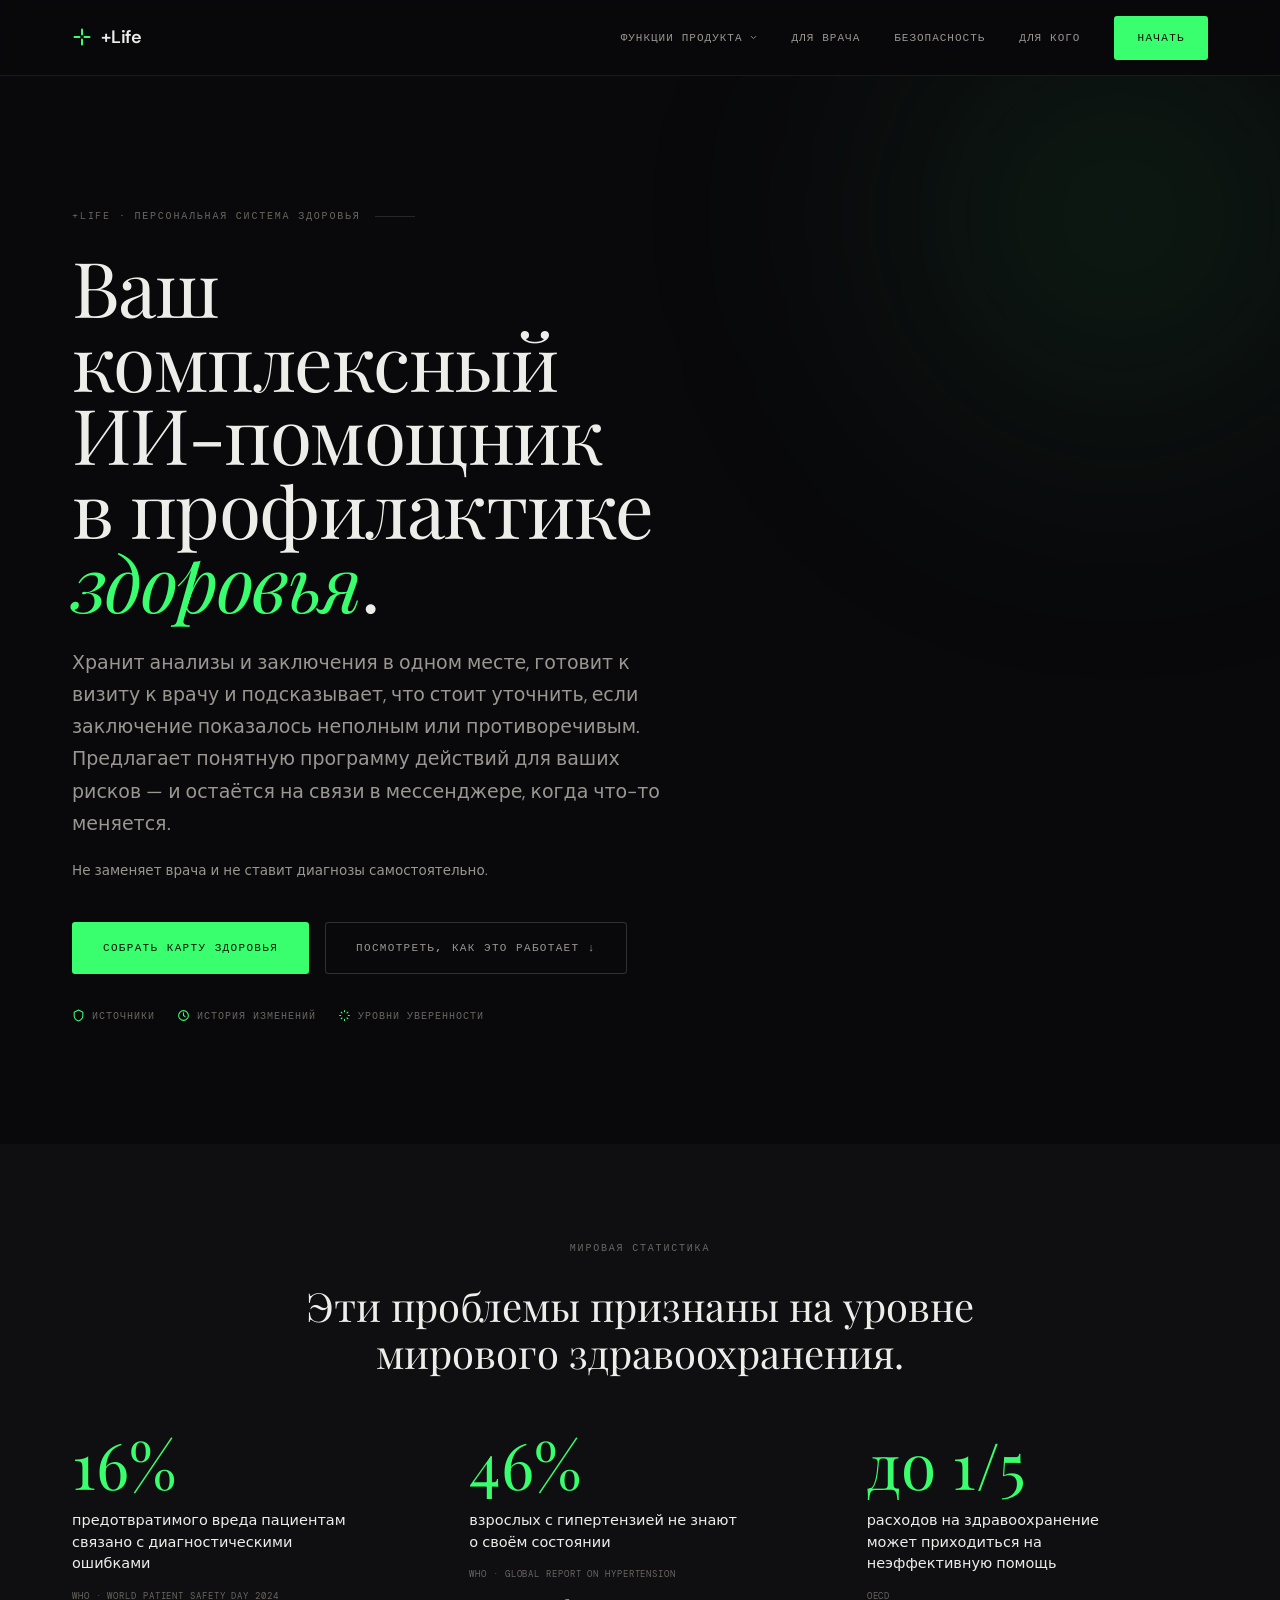
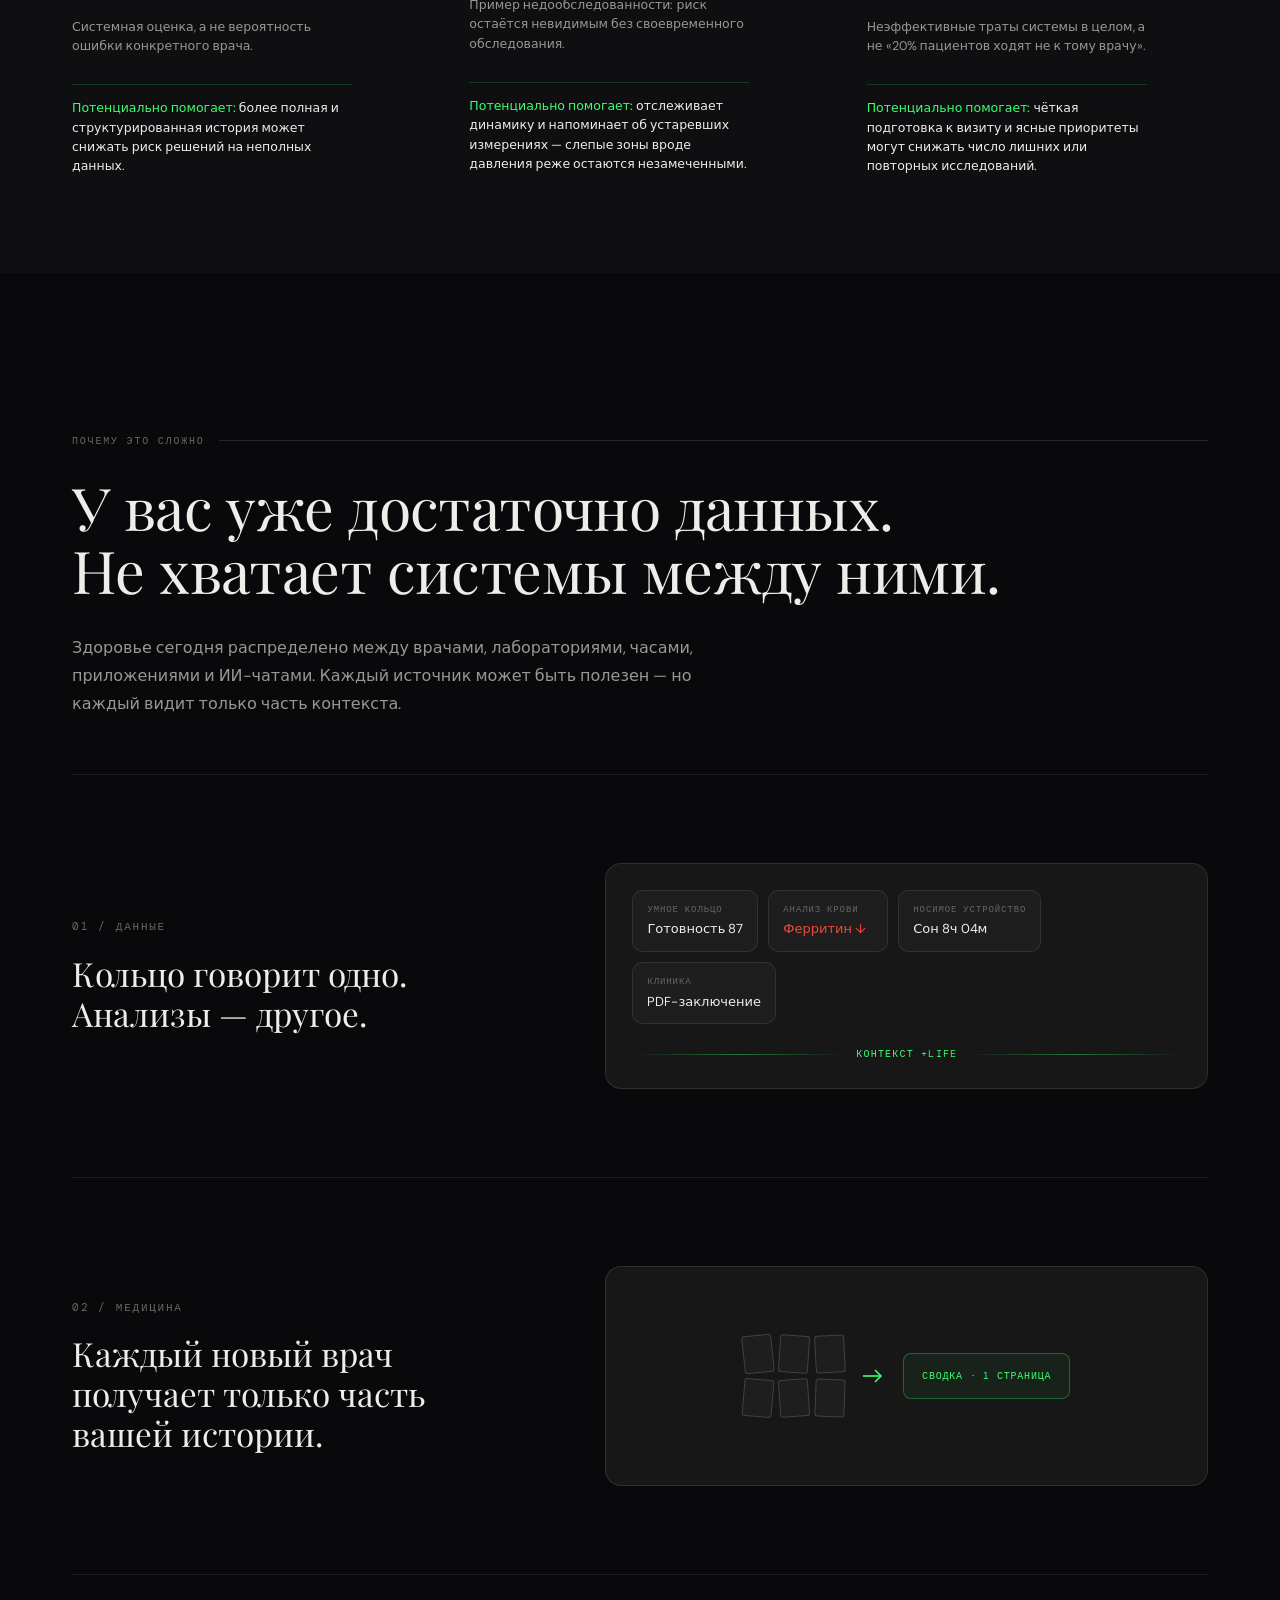
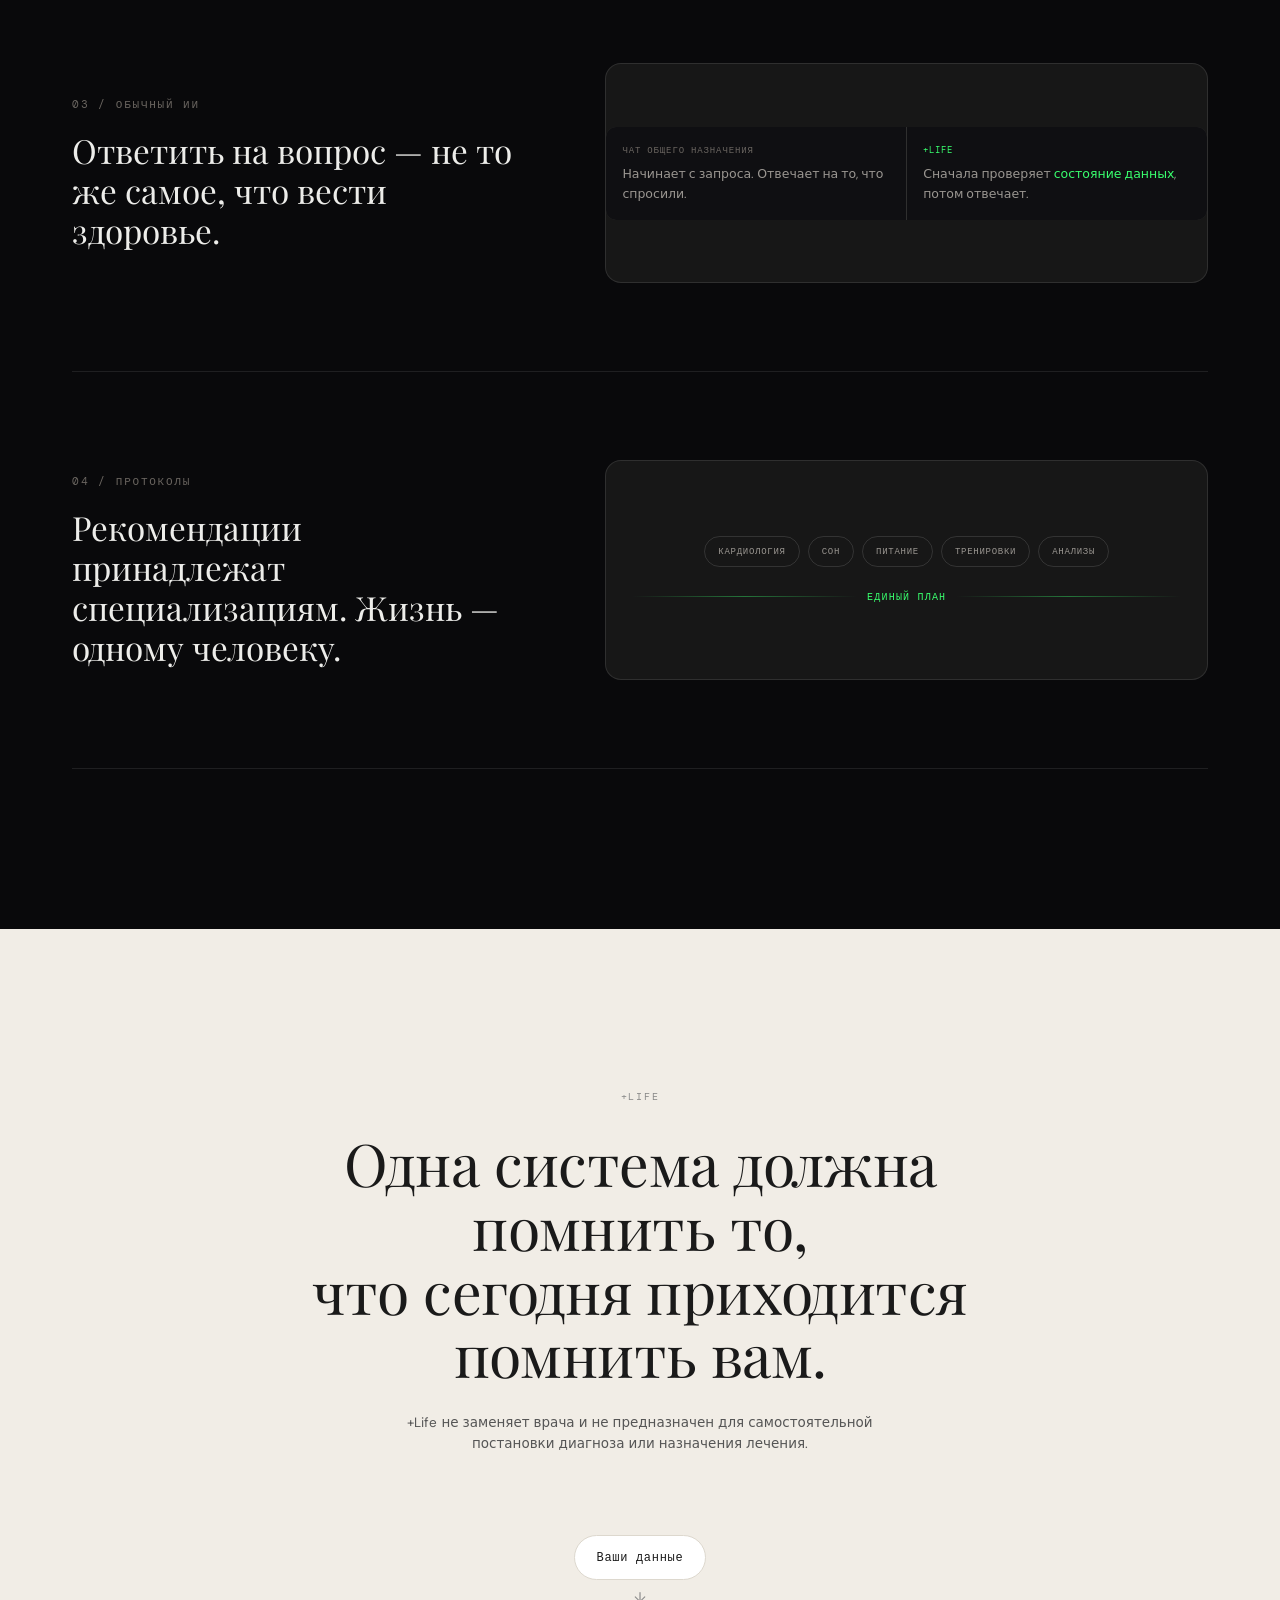
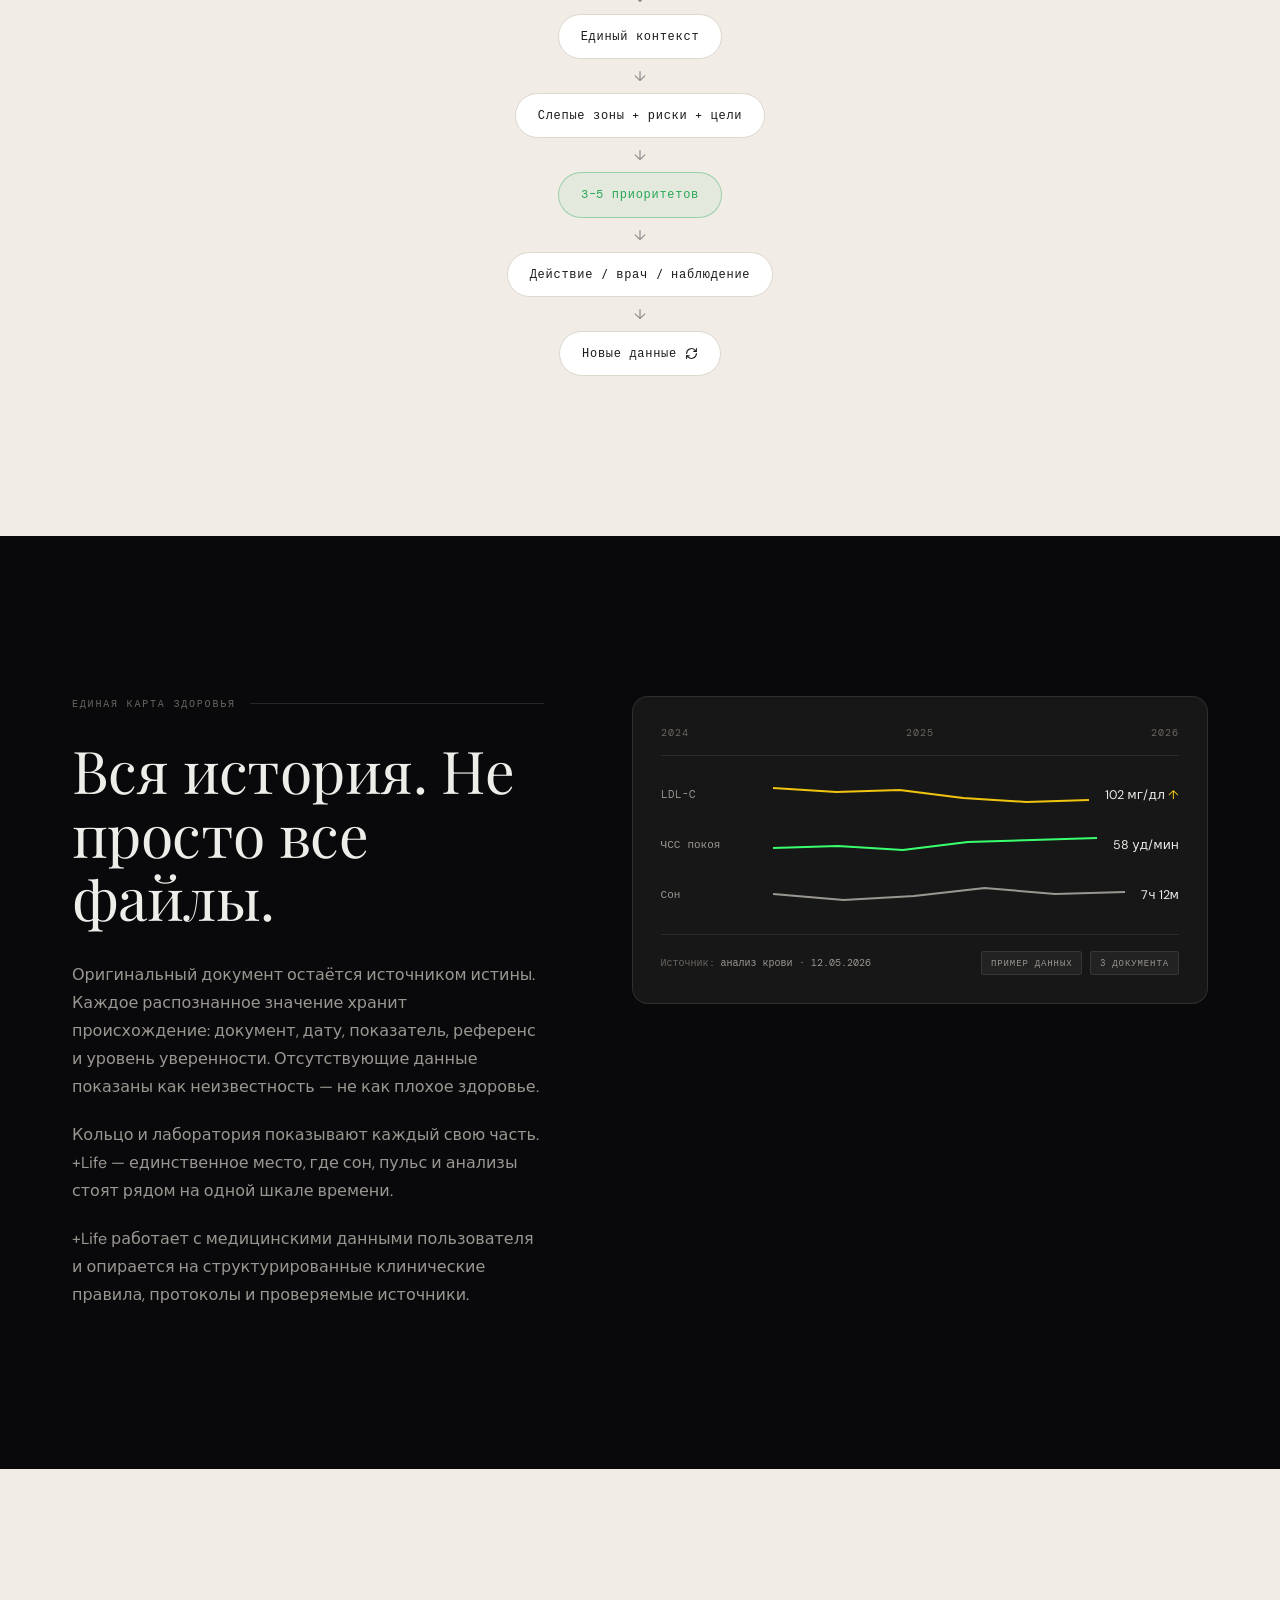
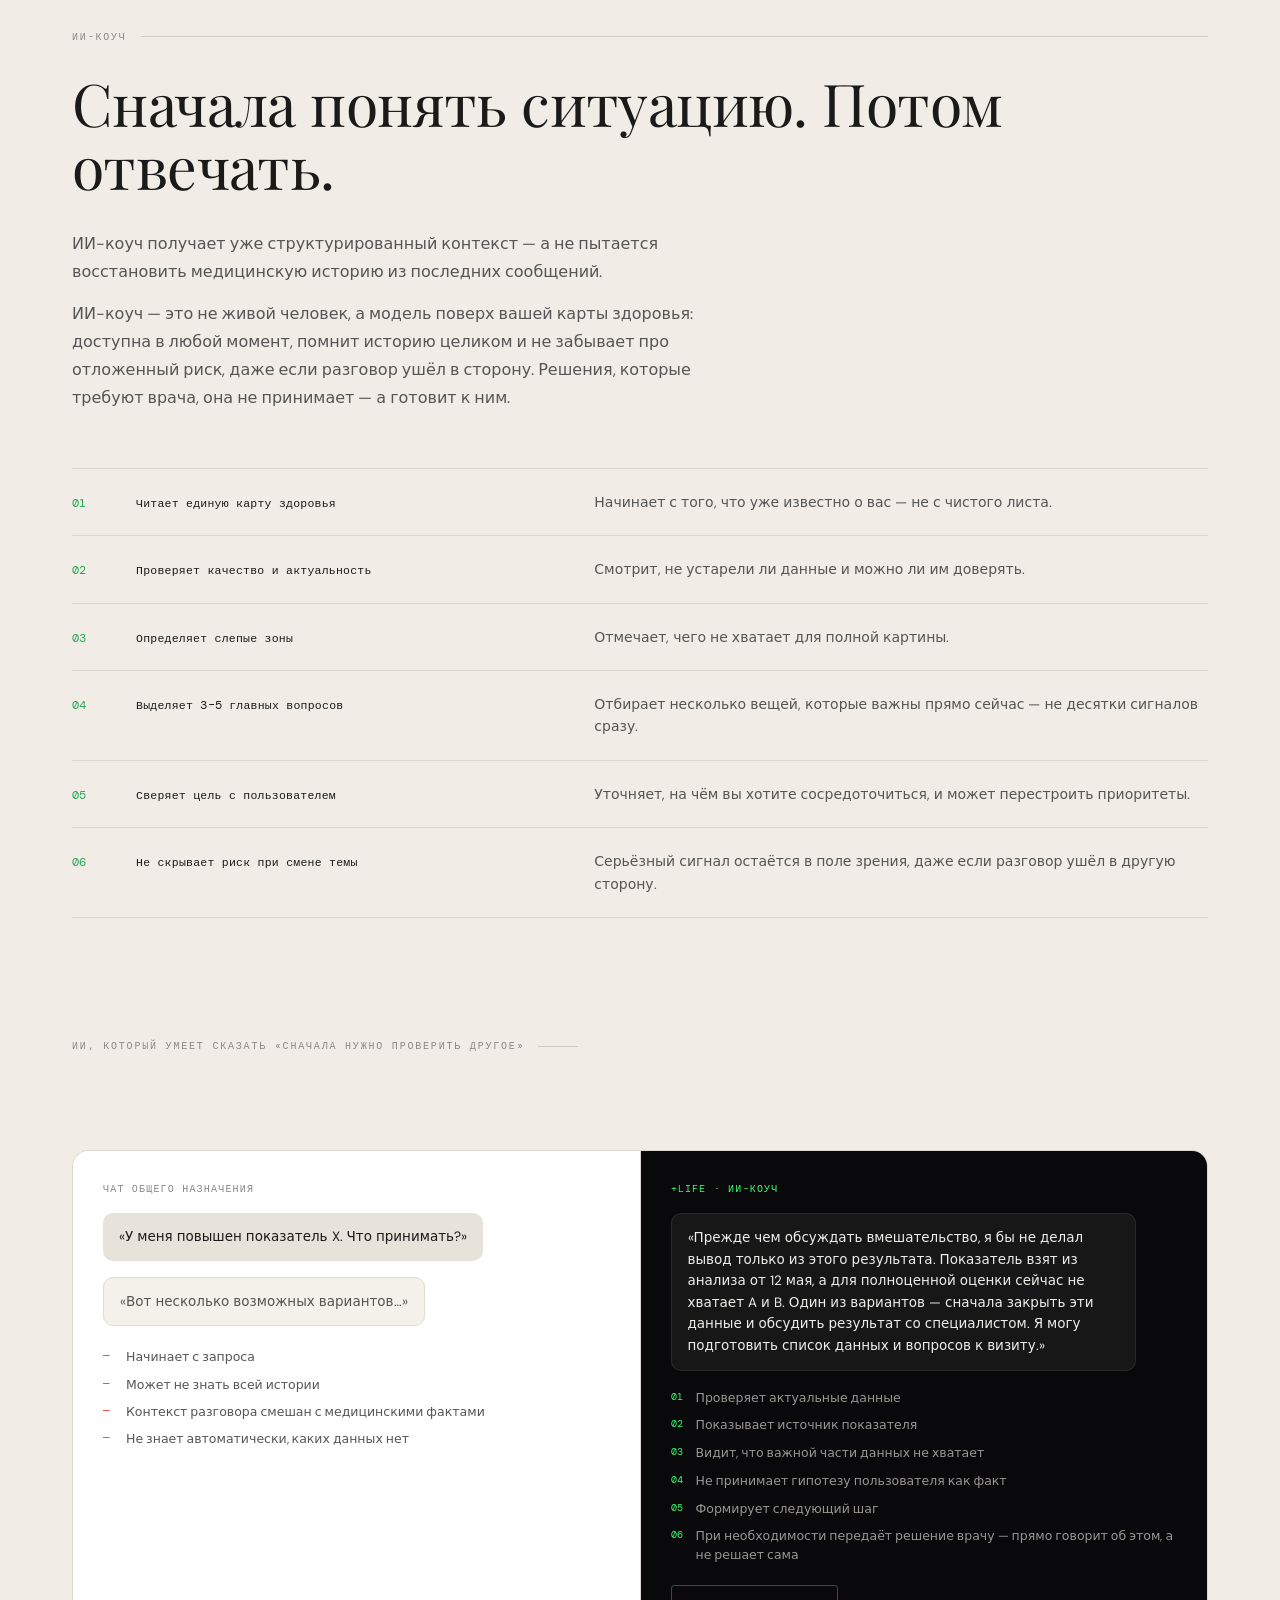
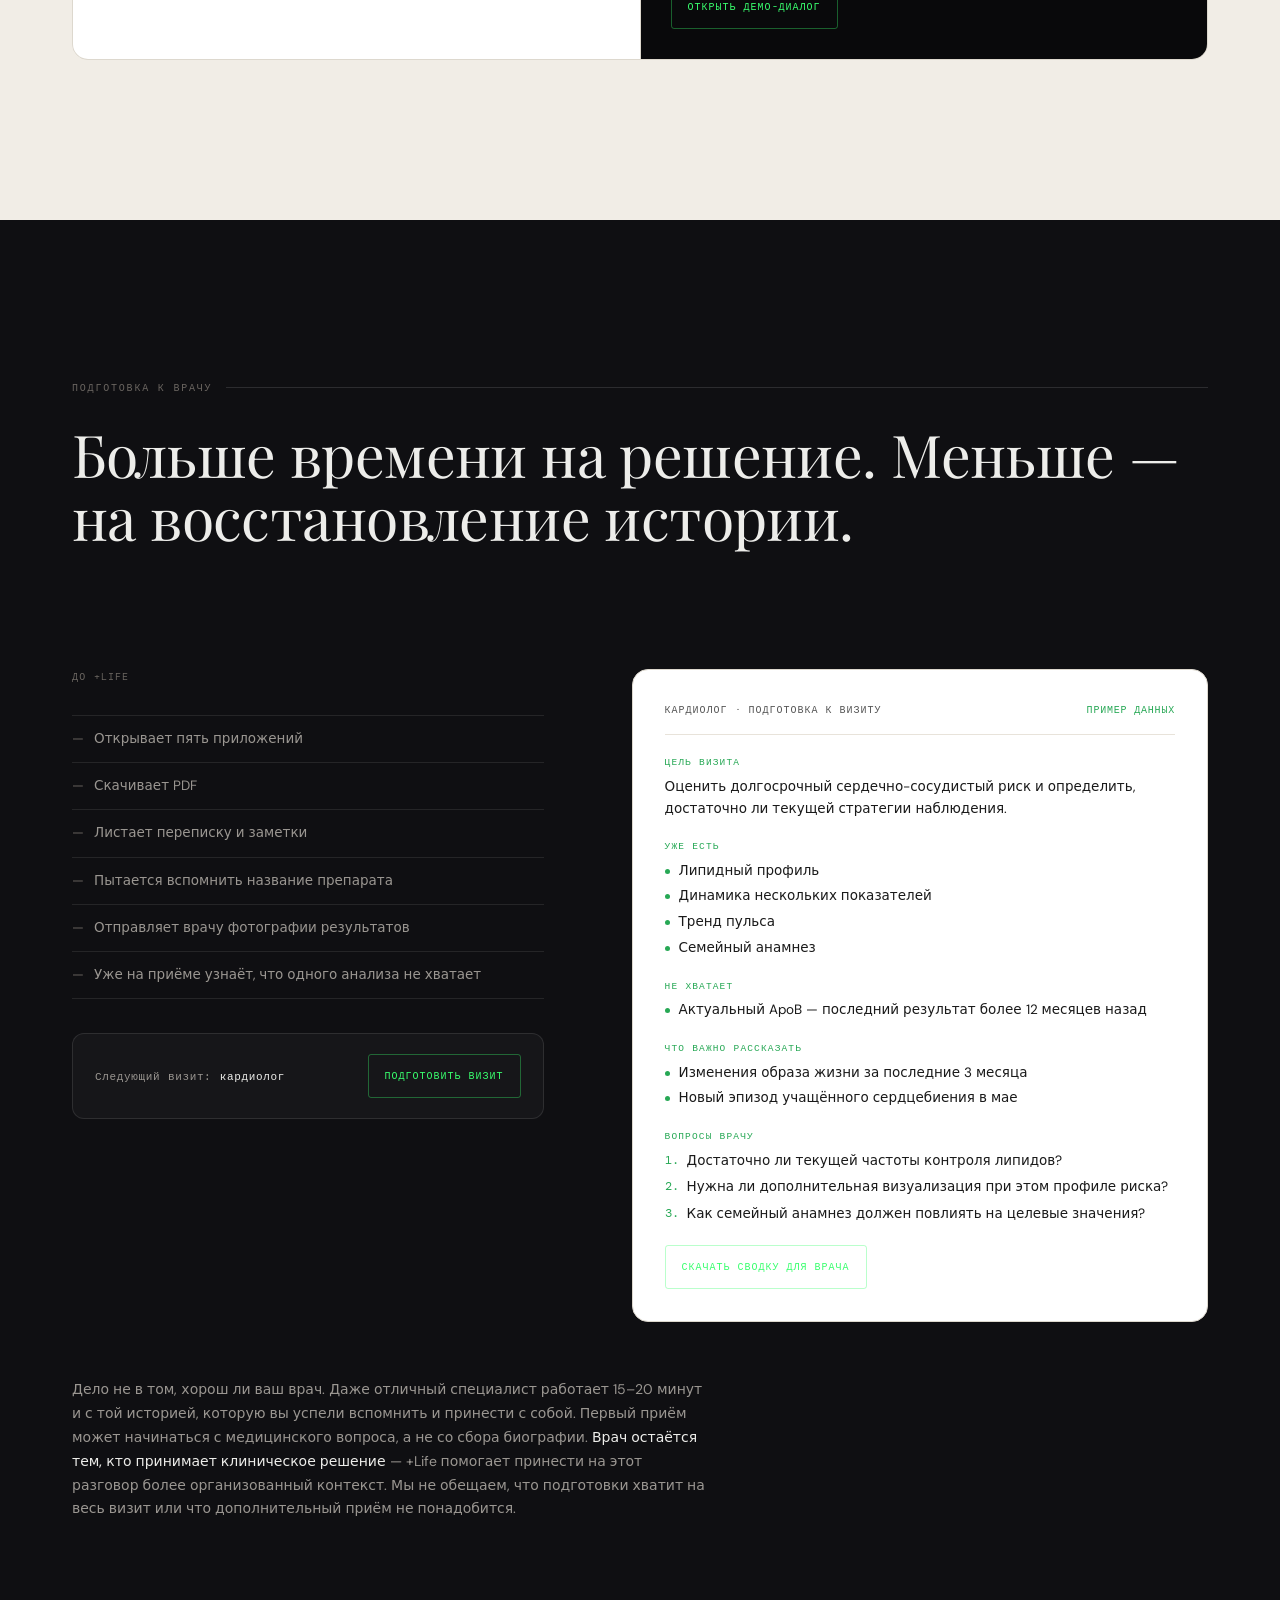
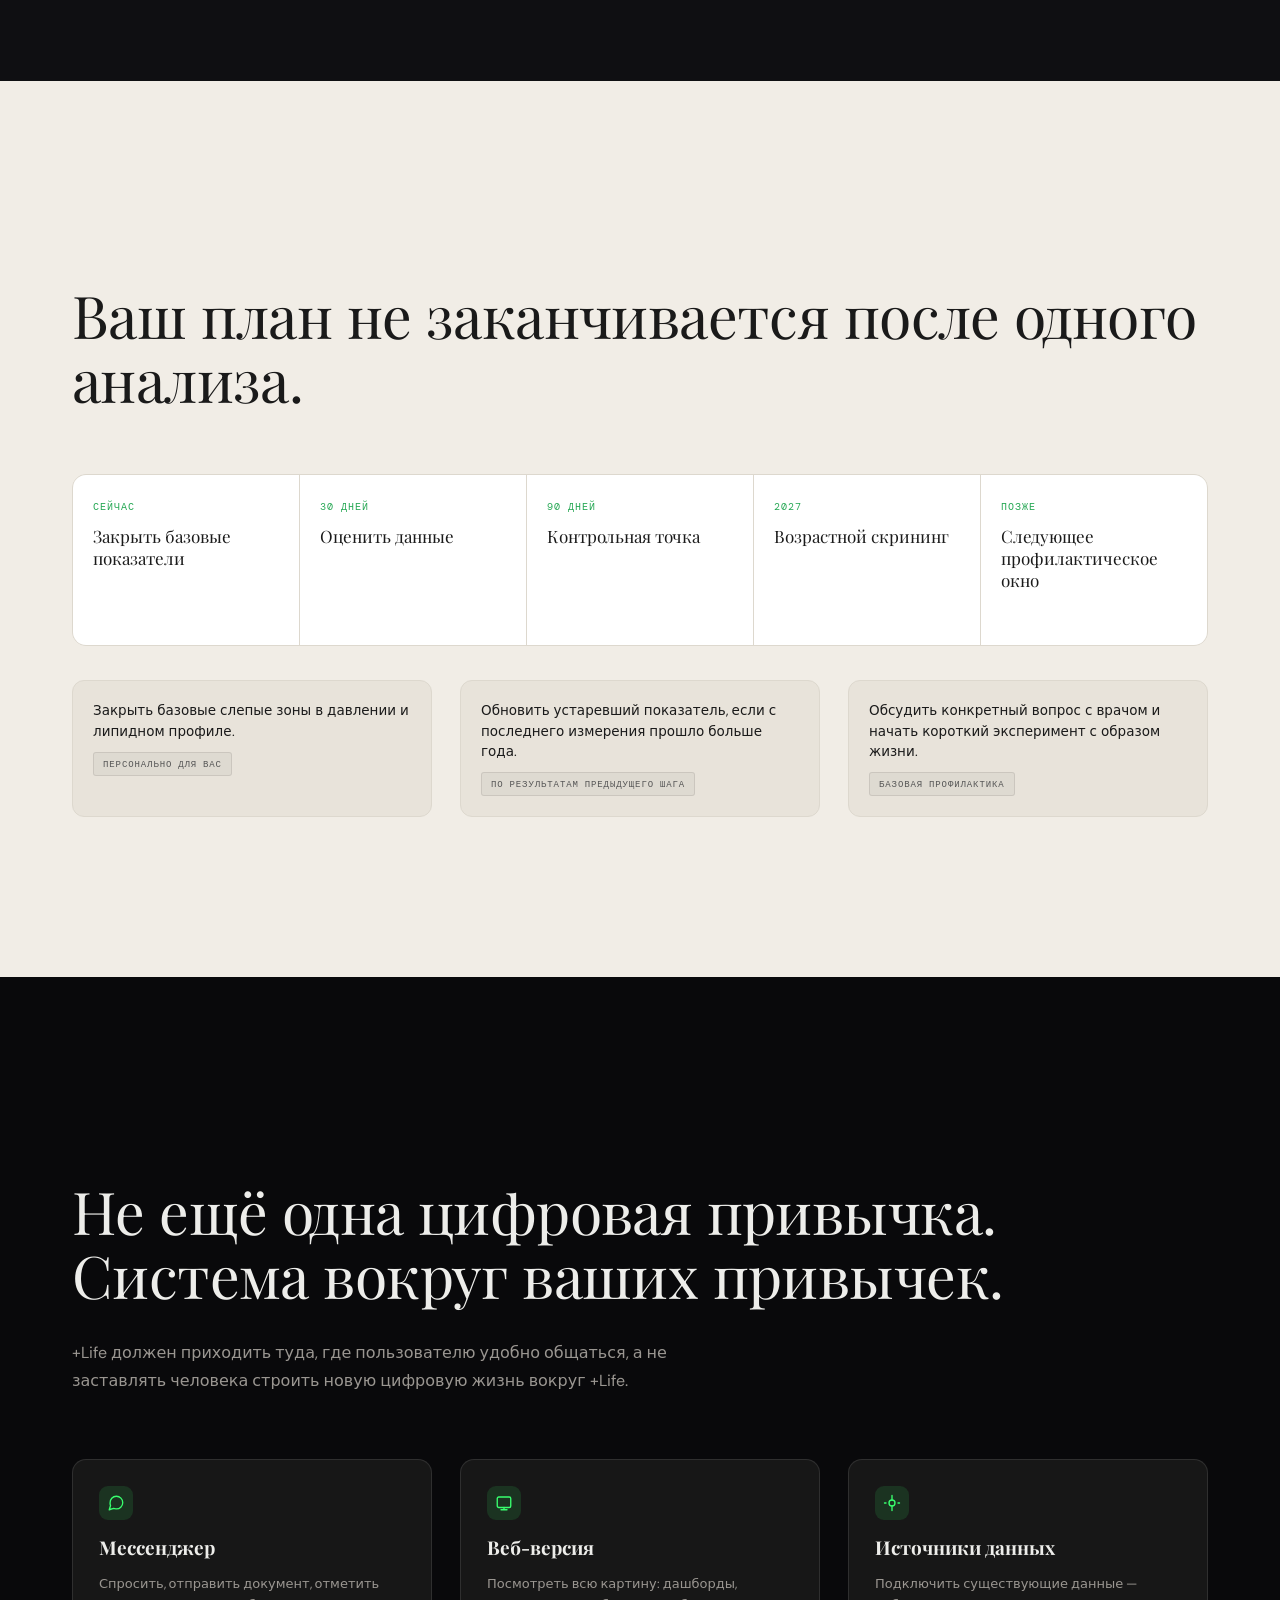
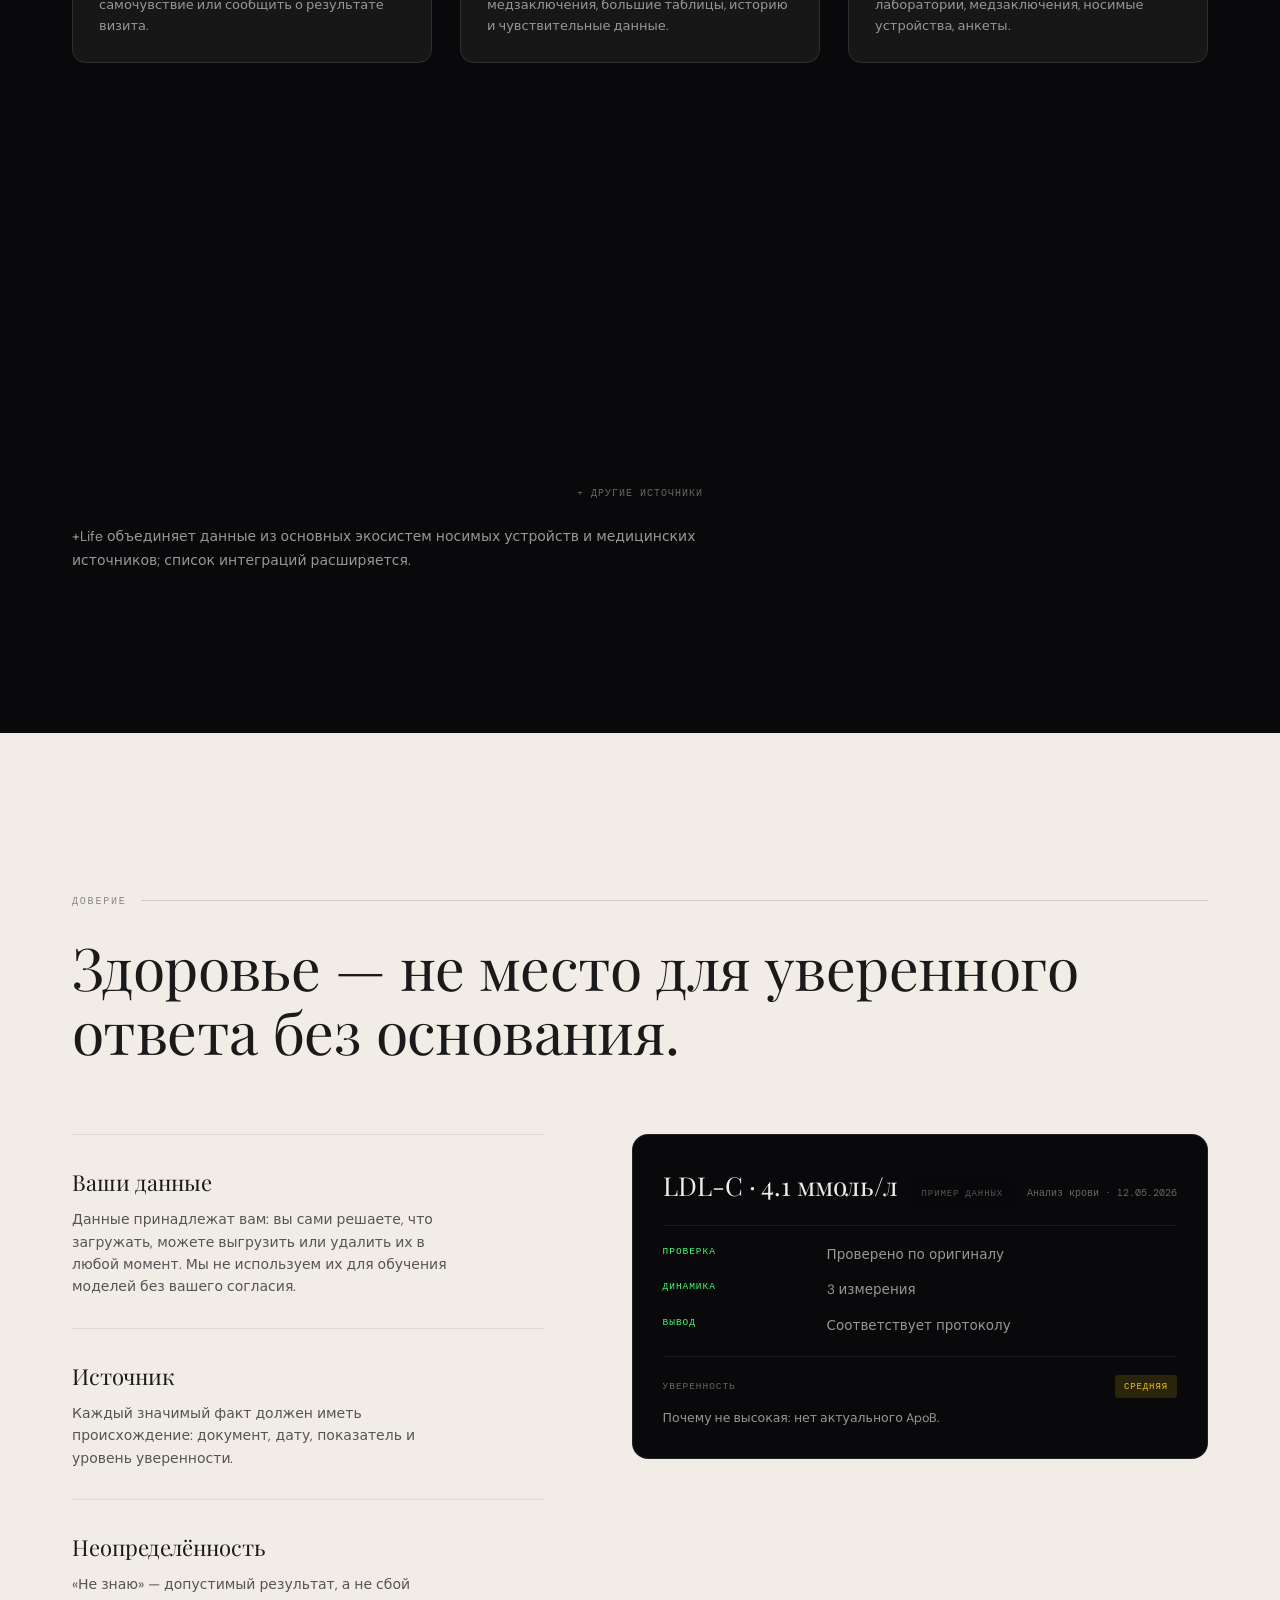
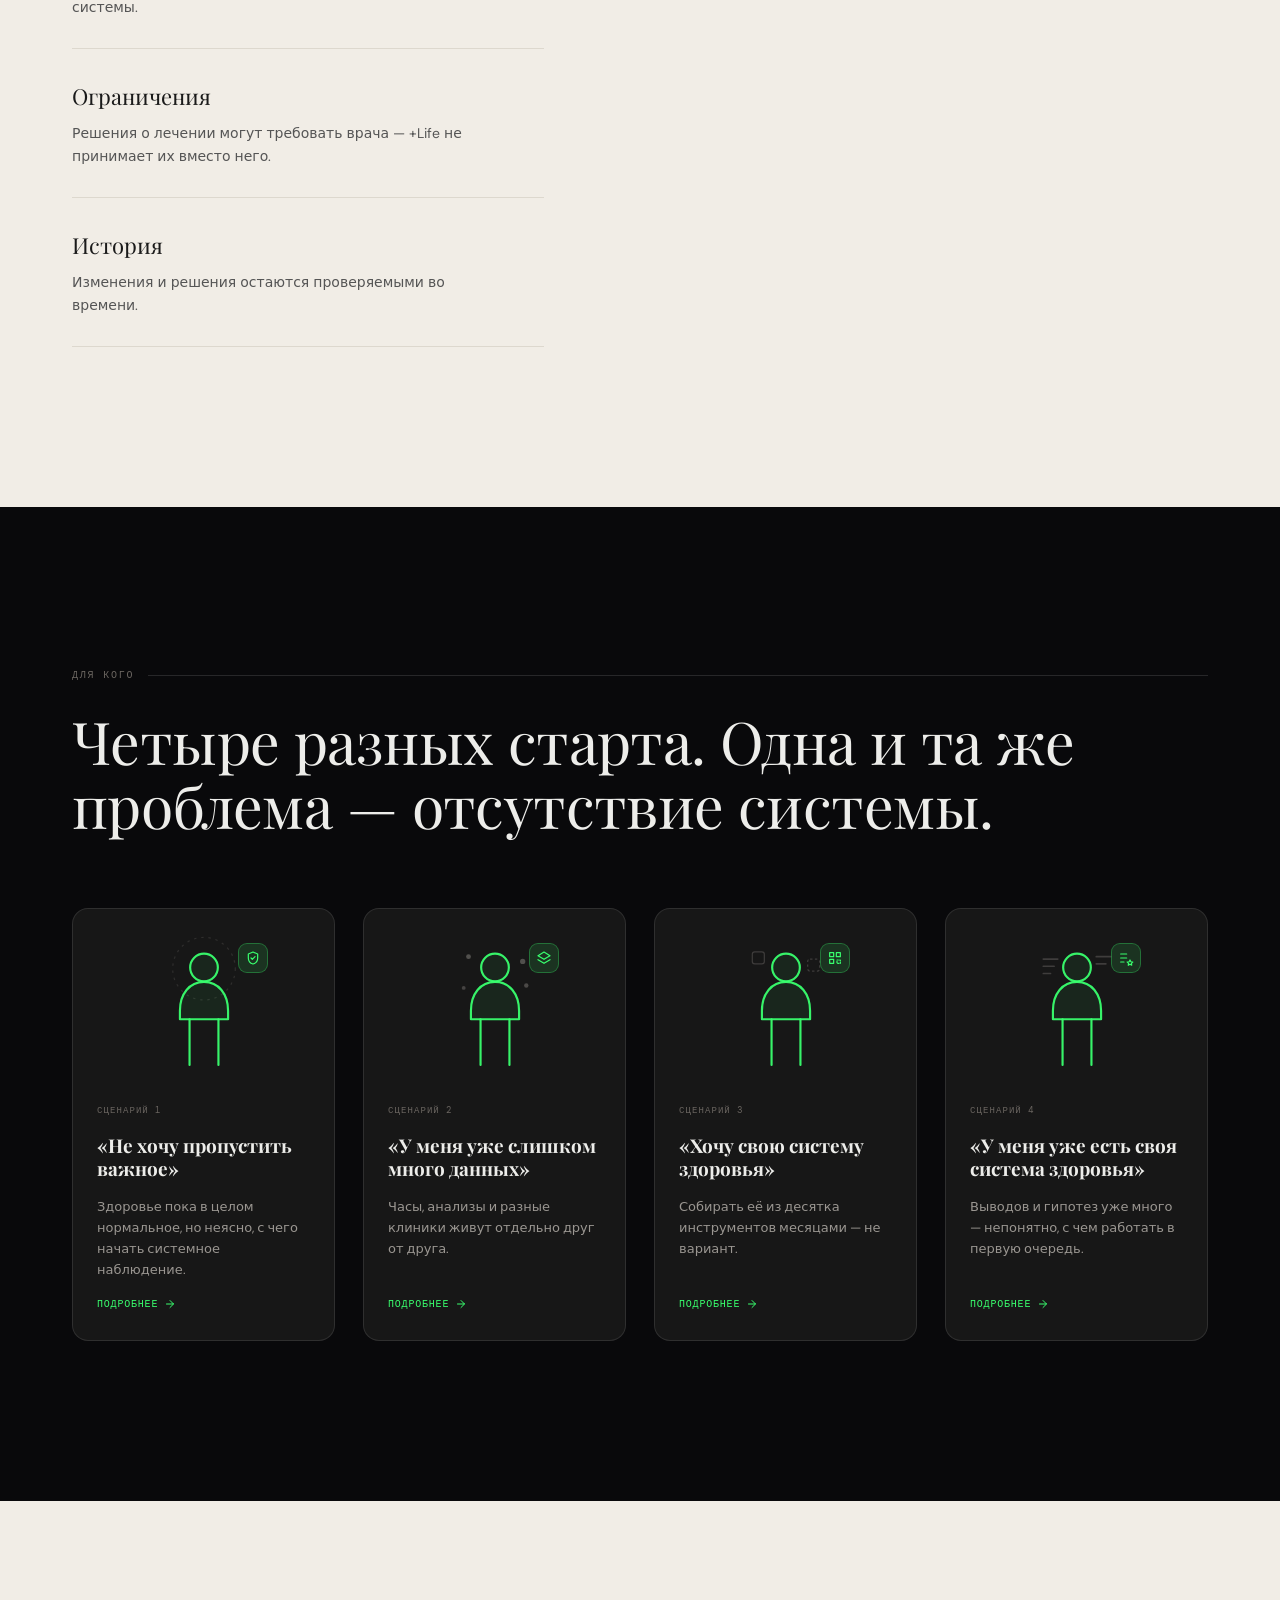
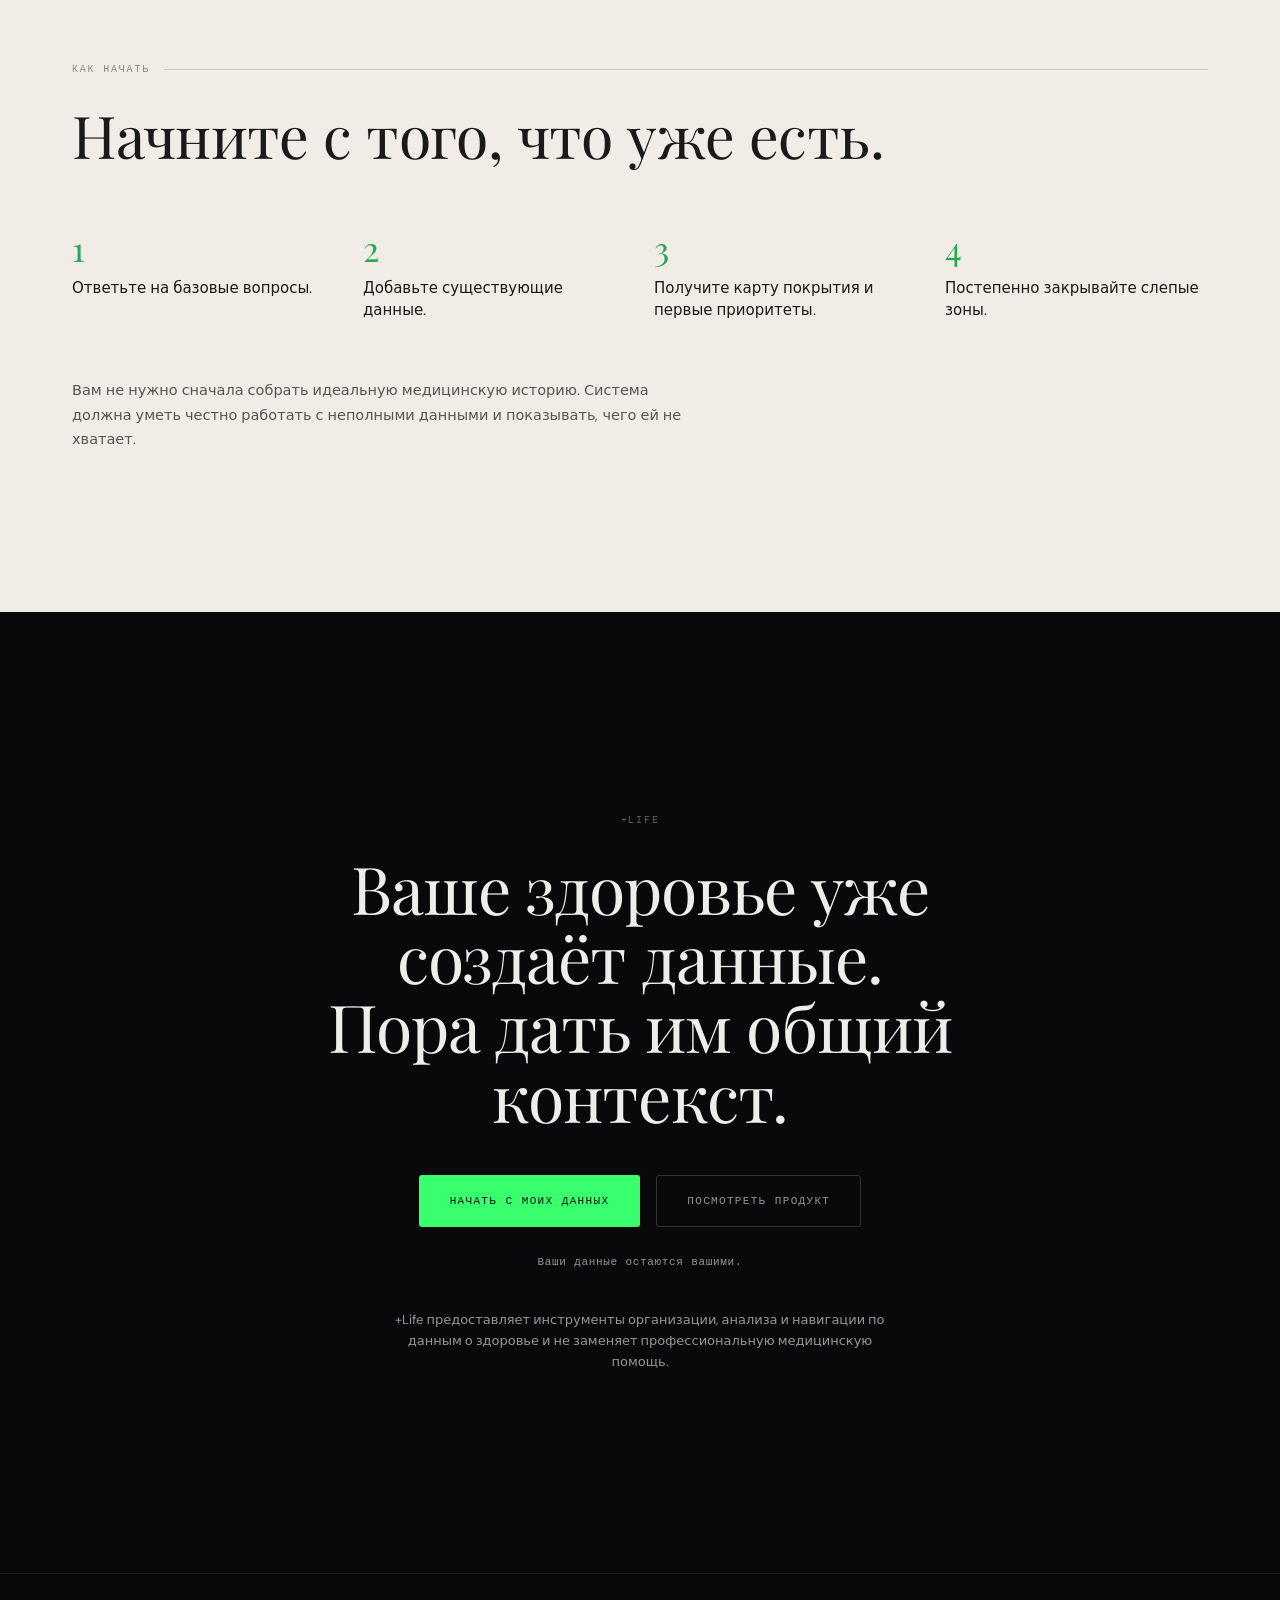
==== commit 0fa9d63e: "Hero orbit rework, product-features nav dropdown, anthropomorphic personas - Evidence stats: add a v" ====
--- a/index.html
+++ b/index.html
@@ -31,7 +31,18 @@
   </a>
   <button class="nav-toggle" id="navToggle" aria-label="Открыть меню" aria-expanded="false" aria-controls="navLinks"><span></span></button>
   <div class="nav-links" id="navLinks">
-    <a href="#solution">Как работает</a>
+    <details class="nav-features" id="navFeatures">
+      <summary>Функции продукта<svg class="chev" viewBox="0 0 24 24" fill="none" stroke="currentColor" stroke-width="2.4" stroke-linecap="round" stroke-linejoin="round" aria-hidden="true"><polyline points="6 9 12 15 18 9"/></svg></summary>
+      <div class="nav-features-panel">
+        <a href="#solution">Как это работает</a>
+        <a href="#health-map">Единая карта здоровья</a>
+        <a href="#coach">ИИ-коуч</a>
+        <a href="#doctor-prep">Подготовка к врачу</a>
+        <a href="#roadmap">Превентивный план</a>
+        <a href="#channels">Каналы связи</a>
+        <a href="#trust">Доверие и источники</a>
+      </div>
+    </details>
     <a href="#doctor-prep">Для врача</a>
     <a href="#trust">Безопасность</a>
     <a href="#segments">Для кого</a>
@@ -46,8 +57,14 @@
      ============================================================ -->
 <section class="hero" id="hero">
   <div class="hero-glow" aria-hidden="true"></div>
-  <div class="hero-grid">
-    <div>
+
+  <div class="hero-inner">
+    <!-- +Life в центре, устройства и медзаключения вращаются вокруг, крупно и позади текста -->
+    <div class="hero-orbit-wrap sr right d2">
+      <canvas id="heroOrbitCanvas" width="820" height="820" role="img" aria-label="Схема: +Life в центре, вокруг него на орбитах — анализы, медзаключения, часы, кольцо, браслет, весы, тонометр, глюкометр и сообщения"></canvas>
+      <p class="hero-orbit-fallback" id="heroOrbitFallback">+Life · анализы · медзаключения · часы · кольцо · браслет · весы · тонометр · глюкометр · сообщения</p>
+    </div>
+    <div class="hero-content">
       <div class="kicker sr short">+Life · Персональная система здоровья</div>
       <h1 class="disp h1 sr d1">Ваш комплексный ИИ-помощник<br>в профилактике <em>здоровья</em>.</h1>
       <p class="lead hero-lead sr d2">Хранит анализы и заключения в одном месте, готовит к визиту к врачу и подсказывает, что стоит уточнить, если заключение показалось неполным или противоречивым. Предлагает понятную программу действий для ваших рисков — и остаётся на связи в мессенджере, когда что-то меняется.</p>
@@ -61,21 +78,6 @@
         <span class="it"><svg viewBox="0 0 24 24" fill="none" stroke="currentColor" stroke-width="2" stroke-linecap="round" stroke-linejoin="round" aria-hidden="true"><circle cx="12" cy="12" r="9"/><path d="M12 7v5l3 2"/></svg>История изменений</span>
         <span class="it"><svg viewBox="0 0 24 24" fill="none" stroke="currentColor" stroke-width="2" stroke-linecap="round" stroke-linejoin="round" aria-hidden="true"><path d="M12 3v2m0 14v2M3 12h2m14 0h2M6 6l1.4 1.4M16.6 16.6 18 18M6 18l1.4-1.4M16.6 7.4 18 6"/></svg>Уровни уверенности</span>
       </div>
-      <div class="hero-picker sr d4">
-        <span class="lab">Похоже на вас?</span>
-        <div class="hero-picker-row">
-          <a class="hero-pick" href="segment-1.html">Не хочу пропустить важное<svg viewBox="0 0 24 24" fill="none" stroke="currentColor" stroke-width="2" stroke-linecap="round" stroke-linejoin="round" aria-hidden="true"><line x1="5" y1="12" x2="19" y2="12"/><polyline points="12 5 19 12 12 19"/></svg></a>
-          <a class="hero-pick" href="segment-2.html">Уже много данных<svg viewBox="0 0 24 24" fill="none" stroke="currentColor" stroke-width="2" stroke-linecap="round" stroke-linejoin="round" aria-hidden="true"><line x1="5" y1="12" x2="19" y2="12"/><polyline points="12 5 19 12 12 19"/></svg></a>
-          <a class="hero-pick" href="segment-3.html">Хочу свою систему<svg viewBox="0 0 24 24" fill="none" stroke="currentColor" stroke-width="2" stroke-linecap="round" stroke-linejoin="round" aria-hidden="true"><line x1="5" y1="12" x2="19" y2="12"/><polyline points="12 5 19 12 12 19"/></svg></a>
-          <a class="hero-pick" href="segment-4.html">Уже есть своя система<svg viewBox="0 0 24 24" fill="none" stroke="currentColor" stroke-width="2" stroke-linecap="round" stroke-linejoin="round" aria-hidden="true"><line x1="5" y1="12" x2="19" y2="12"/><polyline points="12 5 19 12 12 19"/></svg></a>
-        </div>
-      </div>
-    </div>
-
-    <!-- +Life в центре, устройства и медзаключения вращаются вокруг -->
-    <div class="hero-orbit-wrap sr right d2">
-      <canvas id="heroOrbitCanvas" width="560" height="460" role="img" aria-label="Схема: +Life в центре, вокруг него на орбитах — анализы, медзаключения, часы, кольцо и сообщения"></canvas>
-      <p class="hero-orbit-fallback" id="heroOrbitFallback">+Life · анализы · медзаключения · часы · кольцо · сообщения</p>
     </div>
   </div>
 </section>
@@ -84,7 +86,10 @@
      §17.5 EVIDENCE STRIP — id="evidence" (перенесено сразу за hero)
      ============================================================ -->
 <section class="evidence" id="evidence">
-  <h2 class="vh">Почему это важно: цена фрагментации и недообследованности</h2>
+  <div class="ev-head">
+    <div class="kicker center sr short">Мировая статистика</div>
+    <h2 class="ev-h2 sr d1">Эти проблемы признаны на уровне мирового здравоохранения.</h2>
+  </div>
   <div class="ev-grid">
     <div class="ev-item sr d1">
       <div class="ev-num">16%</div>
@@ -108,7 +113,6 @@
       <div class="ev-help"><strong>Потенциально помогает:</strong> чёткая подготовка к визиту и ясные приоритеты могут снижать число лишних или повторных исследований.</div>
     </div>
   </div>
-  <p class="ev-disclaimer sr d4">+Life не обещает устранить эти проблемы. Его задача значительно уже: уменьшить фрагментацию данных, улучшить подготовку пользователя и сделать следующий шаг более обоснованным.</p>
 </section>
 
 <!-- ============================================================
@@ -483,10 +487,11 @@
 
       <a class="persona-card sr d1" href="segment-1.html">
         <div class="persona-figure" aria-hidden="true">
-          <svg class="fig" viewBox="0 0 64 96" fill="none" aria-hidden="true">
+          <svg class="fig" viewBox="0 0 64 108" fill="none" aria-hidden="true">
             <circle cx="32" cy="18" r="26" stroke="currentColor" stroke-width="1" opacity=".18" stroke-dasharray="2 4"/>
-            <circle class="skin" cx="32" cy="18" r="11" stroke-width="1.8"/>
-            <path class="skin" d="M12 92c0-26 8-40 20-40s20 14 20 40" stroke-width="1.8" stroke-linecap="round"/>
+            <circle class="skin fill" cx="32" cy="17" r="11.5" stroke-width="1.8"/>
+            <path class="skin fill" d="M32 29c-12 0-20 10-20 24v7h40v-7c0-14-8-24-20-24z" stroke-width="1.8" stroke-linejoin="round"/>
+            <path class="skin" d="M20 60v38M44 60v38" stroke-width="1.8" stroke-linecap="round"/>
           </svg>
           <span class="persona-badge"><svg width="16" height="16" viewBox="0 0 24 24" fill="none" stroke="currentColor" stroke-width="1.8" stroke-linecap="round" stroke-linejoin="round" aria-hidden="true"><path d="M12 3l7 3v6c0 5-3 8-7 9-4-1-7-4-7-9V6l7-3z"/><path d="M9 12l2 2 4-4"/></svg></span>
         </div>
@@ -498,13 +503,14 @@
 
       <a class="persona-card sr d2" href="segment-2.html">
         <div class="persona-figure" aria-hidden="true">
-          <svg class="fig" viewBox="0 0 64 96" fill="none" aria-hidden="true">
+          <svg class="fig" viewBox="0 0 64 108" fill="none" aria-hidden="true">
             <circle cx="10" cy="8" r="2" fill="currentColor" opacity=".45"/>
             <circle cx="55" cy="12" r="2.2" fill="currentColor" opacity=".45"/>
             <circle cx="6" cy="34" r="1.6" fill="currentColor" opacity=".35"/>
             <circle cx="58" cy="32" r="1.8" fill="currentColor" opacity=".4"/>
-            <circle class="skin" cx="32" cy="18" r="11" stroke-width="1.8"/>
-            <path class="skin" d="M12 92c0-26 8-40 20-40s20 14 20 40" stroke-width="1.8" stroke-linecap="round"/>
+            <circle class="skin fill" cx="32" cy="17" r="11.5" stroke-width="1.8"/>
+            <path class="skin fill" d="M32 29c-12 0-20 10-20 24v7h40v-7c0-14-8-24-20-24z" stroke-width="1.8" stroke-linejoin="round"/>
+            <path class="skin" d="M20 60v38M44 60v38" stroke-width="1.8" stroke-linecap="round"/>
           </svg>
           <span class="persona-badge"><svg width="16" height="16" viewBox="0 0 24 24" fill="none" stroke="currentColor" stroke-width="1.8" stroke-linecap="round" stroke-linejoin="round" aria-hidden="true"><polygon points="12 3 21 8.5 12 14 3 8.5"/><polyline points="3 14.5 12 20 21 14.5"/></svg></span>
         </div>
@@ -516,11 +522,12 @@
 
       <a class="persona-card sr d3" href="segment-3.html">
         <div class="persona-figure" aria-hidden="true">
-          <svg class="fig" viewBox="0 0 64 96" fill="none" aria-hidden="true">
+          <svg class="fig" viewBox="0 0 64 108" fill="none" aria-hidden="true">
             <rect x="4" y="4" width="10" height="10" rx="2" stroke="currentColor" stroke-width="1" opacity=".3"/>
             <rect x="50" y="10" width="10" height="10" rx="2" stroke="currentColor" stroke-width="1" opacity=".3" stroke-dasharray="2 2"/>
-            <circle class="skin" cx="32" cy="18" r="11" stroke-width="1.8"/>
-            <path class="skin" d="M12 92c0-26 8-40 20-40s20 14 20 40" stroke-width="1.8" stroke-linecap="round"/>
+            <circle class="skin fill" cx="32" cy="17" r="11.5" stroke-width="1.8"/>
+            <path class="skin fill" d="M32 29c-12 0-20 10-20 24v7h40v-7c0-14-8-24-20-24z" stroke-width="1.8" stroke-linejoin="round"/>
+            <path class="skin" d="M20 60v38M44 60v38" stroke-width="1.8" stroke-linecap="round"/>
           </svg>
           <span class="persona-badge"><svg width="16" height="16" viewBox="0 0 24 24" fill="none" stroke="currentColor" stroke-width="1.8" stroke-linecap="round" stroke-linejoin="round" aria-hidden="true"><path d="M4 4h6v6H4zM14 4h6v6h-6zM4 14h6v6H4z"/><path d="M15 15h5v5h-5z" stroke-dasharray="2 2"/></svg></span>
         </div>
@@ -532,11 +539,12 @@
 
       <a class="persona-card sr d4" href="segment-4.html">
         <div class="persona-figure" aria-hidden="true">
-          <svg class="fig" viewBox="0 0 64 96" fill="none" aria-hidden="true">
+          <svg class="fig" viewBox="0 0 64 108" fill="none" aria-hidden="true">
             <path d="M4 10h12M4 16h9M4 22h6" stroke="currentColor" stroke-width="1.4" stroke-linecap="round" opacity=".3"/>
             <path d="M48 8h12M48 14h8" stroke="currentColor" stroke-width="1.4" stroke-linecap="round" opacity=".3"/>
-            <circle class="skin" cx="32" cy="18" r="11" stroke-width="1.8"/>
-            <path class="skin" d="M12 92c0-26 8-40 20-40s20 14 20 40" stroke-width="1.8" stroke-linecap="round"/>
+            <circle class="skin fill" cx="32" cy="17" r="11.5" stroke-width="1.8"/>
+            <path class="skin fill" d="M32 29c-12 0-20 10-20 24v7h40v-7c0-14-8-24-20-24z" stroke-width="1.8" stroke-linejoin="round"/>
+            <path class="skin" d="M20 60v38M44 60v38" stroke-width="1.8" stroke-linecap="round"/>
           </svg>
           <span class="persona-badge"><svg width="16" height="16" viewBox="0 0 24 24" fill="none" stroke="currentColor" stroke-width="1.8" stroke-linecap="round" stroke-linejoin="round" aria-hidden="true"><path d="M4 6h9M4 12h9M4 18h5"/><path d="M18 15l1.3 2.6 2.9.4-2.1 2 .5 2.9-2.6-1.4-2.6 1.4.5-2.9-2.1-2 2.9-.4z"/></svg></span>
         </div>
@@ -702,6 +710,20 @@
     });
     navLinks.querySelectorAll('a').forEach(function(a){ a.addEventListener('click', closeMenu); });
     document.addEventListener('keydown', function(e){ if (e.key === 'Escape') closeMenu(); });
+  }
+
+  /* ============================================================
+     NAV FEATURES DROPDOWN ("Функции продукта")
+     ============================================================ */
+  var navFeatures = document.getElementById('navFeatures');
+  if (navFeatures){
+    navFeatures.querySelectorAll('a').forEach(function(a){
+      a.addEventListener('click', function(){ navFeatures.open = false; });
+    });
+    document.addEventListener('click', function(e){
+      if (navFeatures.open && !navFeatures.contains(e.target)) navFeatures.open = false;
+    });
+    document.addEventListener('keydown', function(e){ if (e.key === 'Escape') navFeatures.open = false; });
   }
 
   /* ============================================================
@@ -729,12 +751,20 @@
      ============================================================ */
   var reducedMotion = window.matchMedia('(prefers-reduced-motion: reduce)').matches;
 
-  function initOrbit(canvas, fallback, labels){
+  function initOrbit(canvas, fallback, labels, opts){
     if (!canvas || !canvas.getContext || reducedMotion){
       if (fallback) fallback.style.display = 'block';
       if (canvas) canvas.style.display = 'none';
       return;
     }
+    opts = opts || {};
+    var ringWidth = opts.ringWidth || 1;
+    var lineWidth = opts.lineWidth || 1;
+    var centerR = opts.centerR || 17;
+    var nodeR = opts.nodeR || 5;
+    var centerFont = opts.centerFont || 11;
+    var labelFont = opts.labelFont || 9;
+
     var ctx = canvas.getContext('2d');
     var running = false, raf = null;
 
@@ -754,24 +784,24 @@
       var cx = w/2, cy = h/2;
       ctx.clearRect(0,0,w,h);
 
-      var radii = [Math.min(w,h)*0.22, Math.min(w,h)*0.34, Math.min(w,h)*0.44];
+      var radii = [Math.min(w,h)*0.20, Math.min(w,h)*0.31, Math.min(w,h)*0.41];
       radii.forEach(function(r){
         ctx.beginPath();
         ctx.arc(cx, cy, r, 0, Math.PI*2);
-        ctx.strokeStyle = 'rgba(255,255,255,0.08)';
-        ctx.lineWidth = 1;
+        ctx.strokeStyle = 'rgba(255,255,255,0.09)';
+        ctx.lineWidth = ringWidth;
         ctx.stroke();
       });
 
       ctx.beginPath();
-      ctx.arc(cx, cy, 17, 0, Math.PI*2);
+      ctx.arc(cx, cy, centerR, 0, Math.PI*2);
       ctx.fillStyle = 'rgba(57,255,110,0.14)';
       ctx.fill();
-      ctx.strokeStyle = 'rgba(57,255,110,0.5)';
-      ctx.lineWidth = 1.2;
+      ctx.strokeStyle = 'rgba(57,255,110,0.55)';
+      ctx.lineWidth = ringWidth + 0.4;
       ctx.stroke();
       ctx.fillStyle = '#39ff6e';
-      ctx.font = '11px DM Mono, monospace';
+      ctx.font = centerFont + 'px DM Mono, monospace';
       ctx.textAlign = 'center';
       ctx.textBaseline = 'middle';
       ctx.fillText('+Life', cx, cy);
@@ -788,22 +818,22 @@
         ctx.beginPath();
         ctx.moveTo(cx,cy);
         ctx.lineTo(x,y);
-        ctx.strokeStyle = 'rgba(57,255,110,0.12)';
-        ctx.lineWidth = 1;
+        ctx.strokeStyle = 'rgba(57,255,110,0.14)';
+        ctx.lineWidth = lineWidth;
         ctx.stroke();
 
         ctx.beginPath();
-        ctx.arc(x, y, 5, 0, Math.PI*2);
+        ctx.arc(x, y, nodeR, 0, Math.PI*2);
         ctx.fillStyle = '#171717';
         ctx.fill();
-        ctx.strokeStyle = 'rgba(255,255,255,0.25)';
-        ctx.lineWidth = 1;
+        ctx.strokeStyle = 'rgba(255,255,255,0.28)';
+        ctx.lineWidth = lineWidth;
         ctx.stroke();
 
         ctx.fillStyle = 'rgba(154,150,145,0.9)';
-        ctx.font = '9px DM Mono, monospace';
+        ctx.font = labelFont + 'px DM Mono, monospace';
         ctx.textAlign = 'center';
-        ctx.fillText(labels[i], x, y - 12);
+        ctx.fillText(labels[i], x, y - nodeR - 7);
       }
     }
 
@@ -828,7 +858,8 @@
   initOrbit(
     document.getElementById('heroOrbitCanvas'),
     document.getElementById('heroOrbitFallback'),
-    ['Анализы','Медзаключения','Часы','Кольцо','Сообщения']
+    ['Анализы','Медзаключения','Часы','Кольцо','Браслет','Весы','Тонометр','Глюкометр','Сообщения'],
+    {ringWidth:1.4, lineWidth:1.4, centerR:26, nodeR:7, centerFont:14, labelFont:11}
   );
   initOrbit(
     document.getElementById('orbitCanvas'),
--- a/styles.css
+++ b/styles.css
@@ -240,14 +240,35 @@
   .nav-toggle{display:inline-flex}
 }
 
+/* ---- nav feature dropdown ("Функции продукта") ---- */
+.nav-features{position:relative}
+.nav-features summary{list-style:none;cursor:pointer;display:flex;align-items:center;gap:6px;font-family:var(--f-mono);font-size:11px;letter-spacing:.09em;text-transform:uppercase;color:var(--text-dark-secondary)}
+.nav-features summary::-webkit-details-marker{display:none}
+.nav-features summary:hover{color:var(--text-dark-primary)}
+.nav-features summary .chev{width:9px;height:9px;transition:transform .2s var(--ease)}
+.nav-features[open] summary{color:var(--text-dark-primary)}
+.nav-features[open] summary .chev{transform:rotate(180deg)}
+.nav-features-panel{display:flex;flex-direction:column;gap:2px}
+.nav-features-panel a{font-family:var(--f-body);font-size:13px;color:var(--text-dark-secondary);padding:10px 12px;border-radius:8px;display:block;white-space:nowrap}
+.nav-features-panel a:hover{background:rgba(255,255,255,.06);color:var(--text-dark-primary)}
+@media (min-width:901px){
+  .nav-features-panel{position:absolute;top:calc(100% + 16px);left:50%;transform:translateX(-50%);background:var(--ui-card);border:1px solid rgba(255,255,255,.1);border-radius:12px;box-shadow:0 20px 44px rgba(0,0,0,.45);padding:8px;z-index:70}
+}
+@media (max-width:900px){
+  .nav-features{width:100%}
+  .nav-features summary{width:100%;padding:18px 0;border-bottom:1px solid rgba(255,255,255,.08);justify-content:space-between}
+  .nav-features-panel{padding:4px 0 4px 14px}
+  .nav-features-panel a{padding:12px 0;white-space:normal}
+}
+
 /* ================================================================
    HERO  (§17.2)
    ================================================================ */
 .hero{background:var(--ink);padding:132px var(--pad-x) 120px;position:relative;overflow:hidden}
 @media (max-width:767px){.hero{padding:64px var(--pad-x) 72px}}
 .hero-glow{position:absolute;top:-180px;right:-160px;width:640px;height:640px;border-radius:50%;filter:blur(100px);background:radial-gradient(circle,rgba(20,52,32,.55) 0%,transparent 68%);pointer-events:none}
-.hero-grid{position:relative;z-index:1;max-width:var(--content-max);margin:0 auto;display:grid;grid-template-columns:.92fr 1.08fr;gap:90px;align-items:center}
-@media (max-width:1023px){.hero-grid{grid-template-columns:1fr;gap:56px}}
+.hero-inner{position:relative;max-width:var(--content-max);margin:0 auto}
+.hero-content{position:relative;z-index:2;max-width:600px}
 .hero h1{margin-top:20px}
 .hero-lead{margin-top:28px}
 .hero-disclaimer{margin-top:20px;font-family:var(--f-body);font-size:13.5px;line-height:1.6;color:var(--text-dark-secondary);max-width:460px}
@@ -256,17 +277,17 @@
 .hero-trust .it{display:flex;align-items:center;gap:7px;font-family:var(--f-mono);font-size:10px;letter-spacing:.1em;text-transform:uppercase;color:var(--text-dark-tertiary)}
 .hero-trust .it svg{width:13px;height:13px;color:var(--green)}
 
-.hero-orbit-wrap{position:relative;display:flex;align-items:center;justify-content:center;min-height:420px}
-#heroOrbitCanvas{width:100%;height:460px;max-width:560px}
-@media (max-width:1023px){#heroOrbitCanvas{height:360px}}
+/* Оrbit-визуал — крупный фоновый слой, частично уходит под текст слева */
+.hero-orbit-wrap{position:absolute;z-index:1;top:-70px;right:-120px;width:900px;height:900px;pointer-events:none}
+#heroOrbitCanvas{width:100%;height:100%;display:block}
+@media (max-width:1280px){.hero-orbit-wrap{width:720px;height:720px;top:-40px;right:-140px}}
+@media (max-width:1023px){
+  .hero-inner{display:flex;flex-direction:column}
+  .hero-content{order:1;max-width:none}
+  .hero-orbit-wrap{order:2;position:relative;z-index:0;top:0;right:0;width:100%;height:380px;margin-top:48px}
+}
+@media (max-width:767px){.hero-orbit-wrap{height:300px;margin-top:40px}}
 .hero-orbit-fallback{display:none;font-family:var(--f-mono);font-size:11px;letter-spacing:.08em;color:var(--text-dark-secondary);text-align:center;padding:40px 0}
-
-.hero-picker{margin-top:38px}
-.hero-picker .lab{font-family:var(--f-mono);font-size:10px;letter-spacing:.1em;text-transform:uppercase;color:var(--text-dark-tertiary);margin-bottom:12px;display:block}
-.hero-picker-row{display:flex;flex-wrap:wrap;gap:10px}
-.hero-pick{font-family:var(--f-body);font-size:12.5px;color:var(--text-dark-secondary);border:1px solid rgba(255,255,255,.14);border-radius:100px;padding:9px 16px;display:inline-flex;align-items:center;gap:6px;transition:border-color .25s var(--ease),color .25s var(--ease)}
-.hero-pick:hover{color:var(--text-dark-primary);border-color:rgba(57,255,110,.4)}
-.hero-pick svg{width:12px;height:12px;color:var(--green)}
 
 /* ================================================================
    PROBLEM (intro §17.3 + four problems §17.4)  — id="problem"
@@ -313,6 +334,9 @@
    EVIDENCE STRIP  (§17.5) — id="evidence"
    ================================================================ */
 .evidence{background:var(--ink-2);padding:96px var(--pad-x)}
+.ev-head{max-width:var(--content-max);margin:0 auto 56px;text-align:center}
+.ev-head .kicker{justify-content:center}
+.ev-h2{font-family:var(--f-display);font-weight:400;font-size:clamp(26px,3.2vw,40px);line-height:1.18;color:var(--text-dark-primary);max-width:680px;margin:0 auto}
 .ev-grid{max-width:var(--content-max);margin:0 auto;display:grid;grid-template-columns:repeat(3,1fr);gap:56px}
 @media (max-width:900px){.ev-grid{grid-template-columns:1fr;gap:48px}}
 .ev-item{display:flex;flex-direction:column;gap:14px}
@@ -322,7 +346,6 @@
 .ev-note{font-family:var(--f-body);font-size:12.5px;line-height:1.55;color:var(--text-dark-secondary);max-width:280px}
 .ev-help{margin-top:14px;padding-top:14px;border-top:1px solid rgba(57,255,110,.18);font-family:var(--f-body);font-size:12.5px;line-height:1.55;color:var(--text-dark-primary);max-width:280px}
 .ev-help strong{color:var(--green);font-weight:500}
-.ev-disclaimer{max-width:var(--content-max);margin:64px auto 0;font-family:var(--f-body);font-size:13.5px;line-height:1.7;color:var(--text-dark-secondary);max-width:640px}
 
 /* ================================================================
    SOLUTION REVEAL  (§17.6) — id="solution"
@@ -472,10 +495,11 @@
 @media (max-width:600px){.persona-grid{grid-template-columns:1fr}}
 .persona-card{background:var(--ui-card);border:1px solid rgba(255,255,255,.1);border-radius:16px;padding:28px 24px;display:flex;flex-direction:column;gap:16px;transition:border-color .25s var(--ease)}
 .persona-card:hover{border-color:rgba(57,255,110,.3)}
-.persona-figure{position:relative;width:100%;height:120px;display:flex;align-items:center;justify-content:center}
-.persona-figure svg.fig{width:64px;height:96px;color:var(--text-dark-secondary);overflow:visible}
-.persona-figure svg.fig .skin{stroke:var(--green);opacity:.9}
-.persona-badge{position:absolute;top:2px;right:calc(50% - 54px);width:30px;height:30px;border-radius:9px;background:var(--green-a);border:1px solid rgba(57,255,110,.3);display:flex;align-items:center;justify-content:center;color:var(--green)}
+.persona-figure{position:relative;width:100%;height:150px;display:flex;align-items:center;justify-content:center}
+.persona-figure svg.fig{width:78px;height:130px;color:var(--text-dark-secondary);overflow:visible}
+.persona-figure svg.fig .skin{stroke:var(--green);opacity:.95}
+.persona-figure svg.fig .fill{fill:rgba(57,255,110,.07)}
+.persona-badge{position:absolute;top:6px;right:calc(50% - 64px);width:30px;height:30px;border-radius:9px;background:var(--green-a);border:1px solid rgba(57,255,110,.3);display:flex;align-items:center;justify-content:center;color:var(--green)}
 .persona-card h3{font-family:var(--f-display);font-size:19px;line-height:1.25;color:var(--text-dark-primary)}
 .persona-card .lab{font-family:var(--f-mono);font-size:9px;letter-spacing:.12em;text-transform:uppercase;color:var(--text-dark-tertiary)}
 .persona-card p{font-family:var(--f-body);font-size:13px;line-height:1.6;color:var(--text-dark-secondary);flex:1}
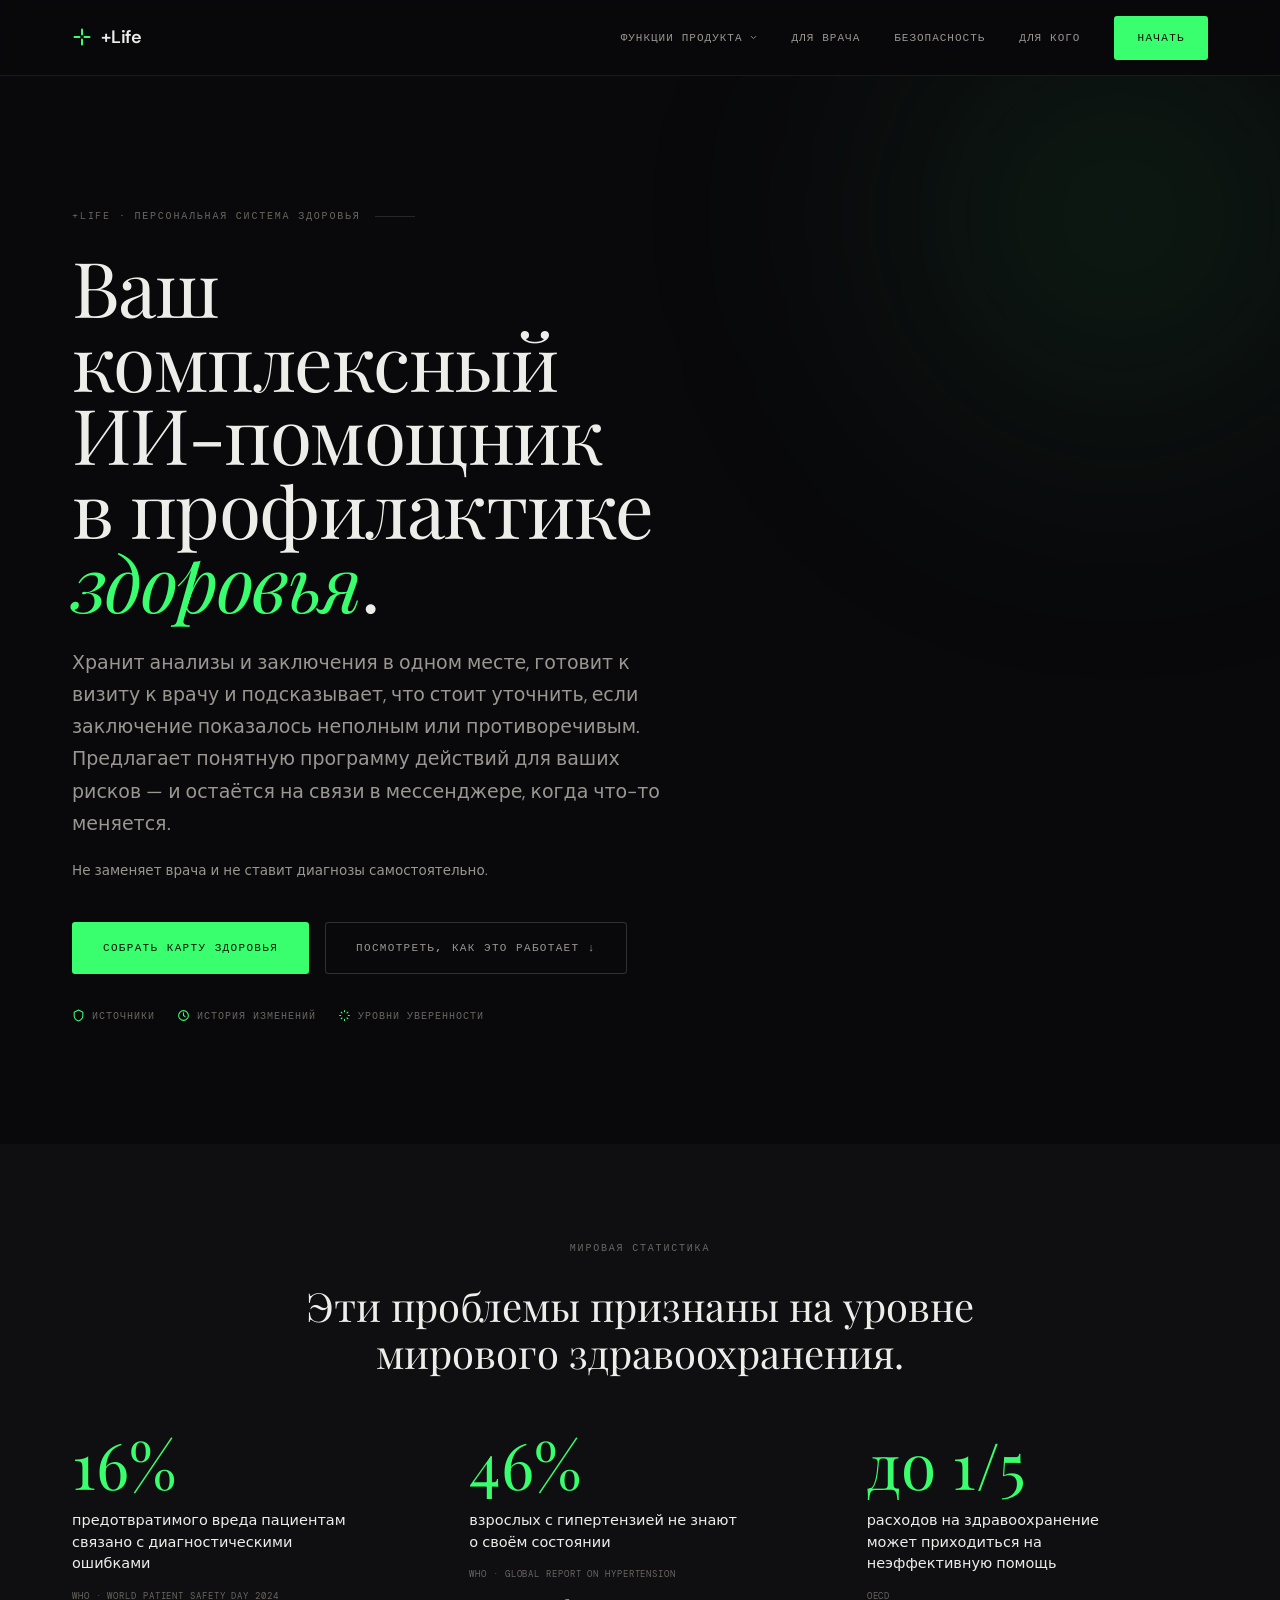
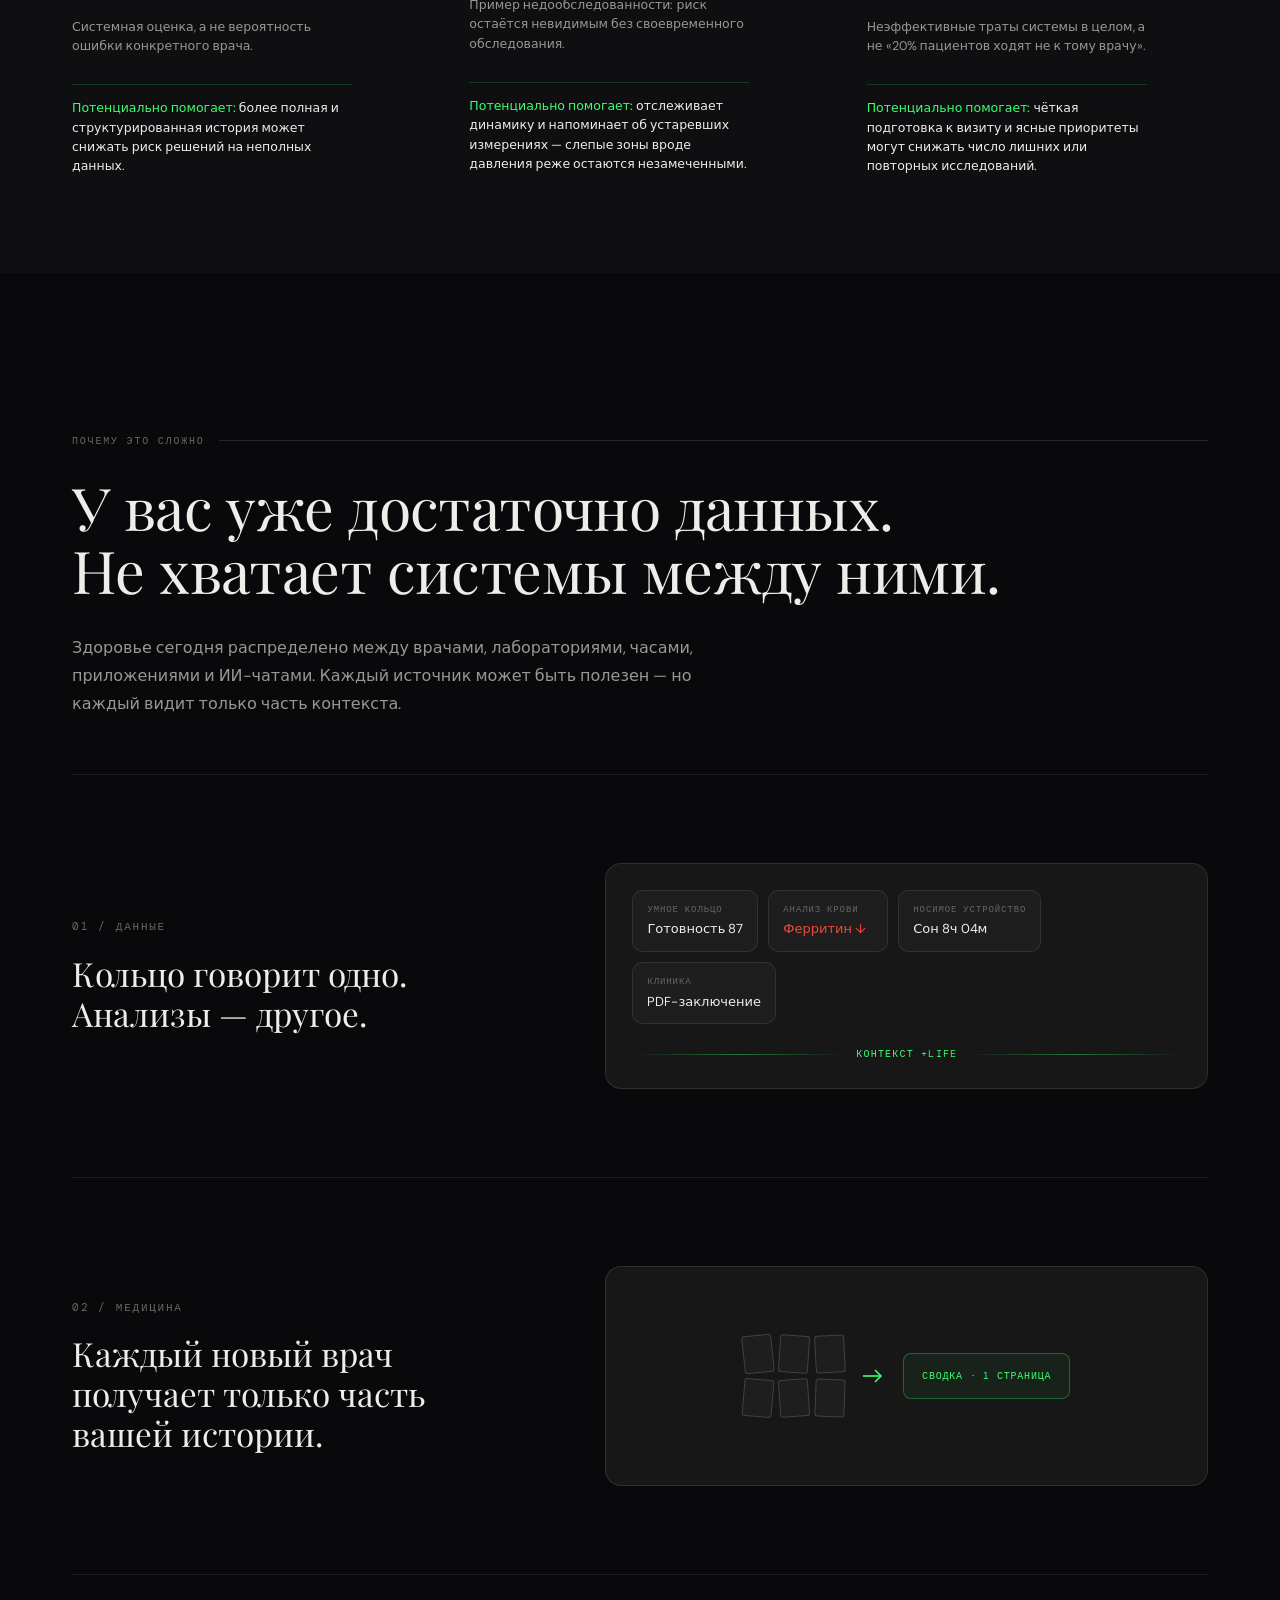
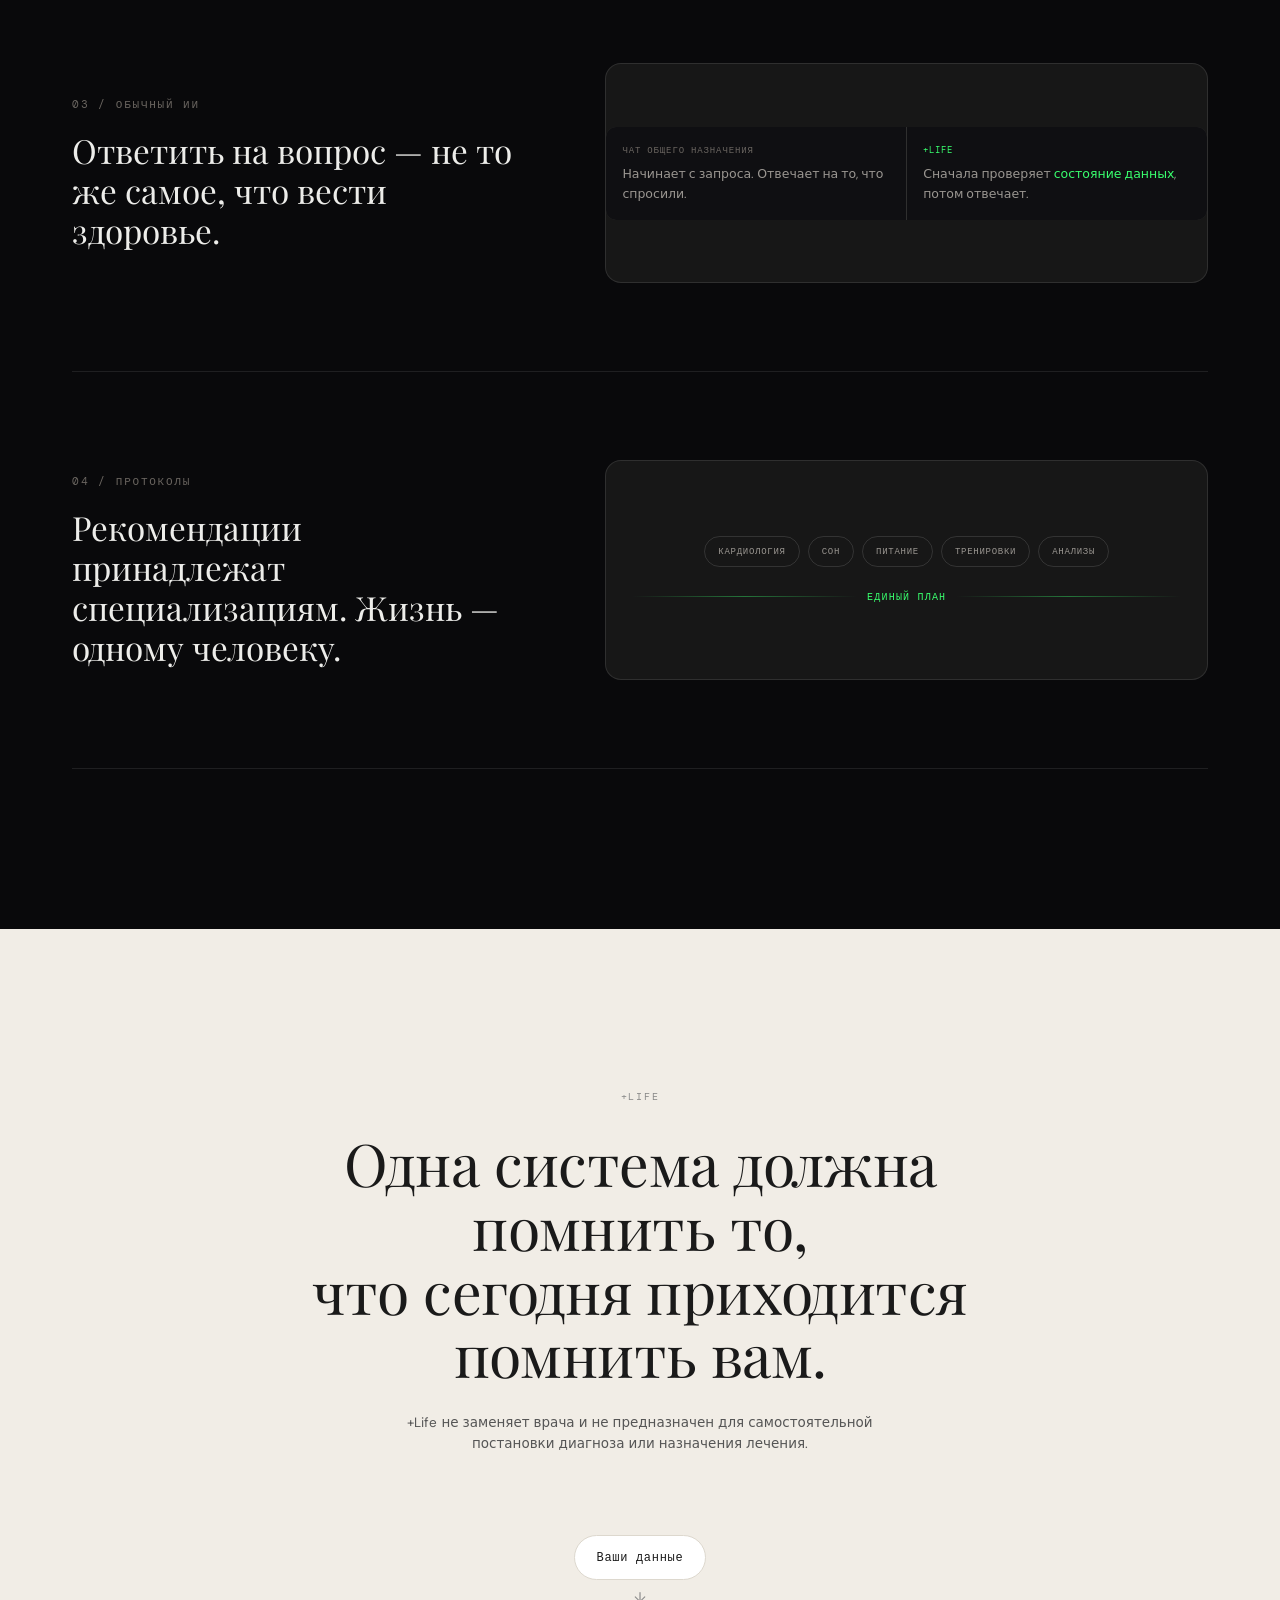
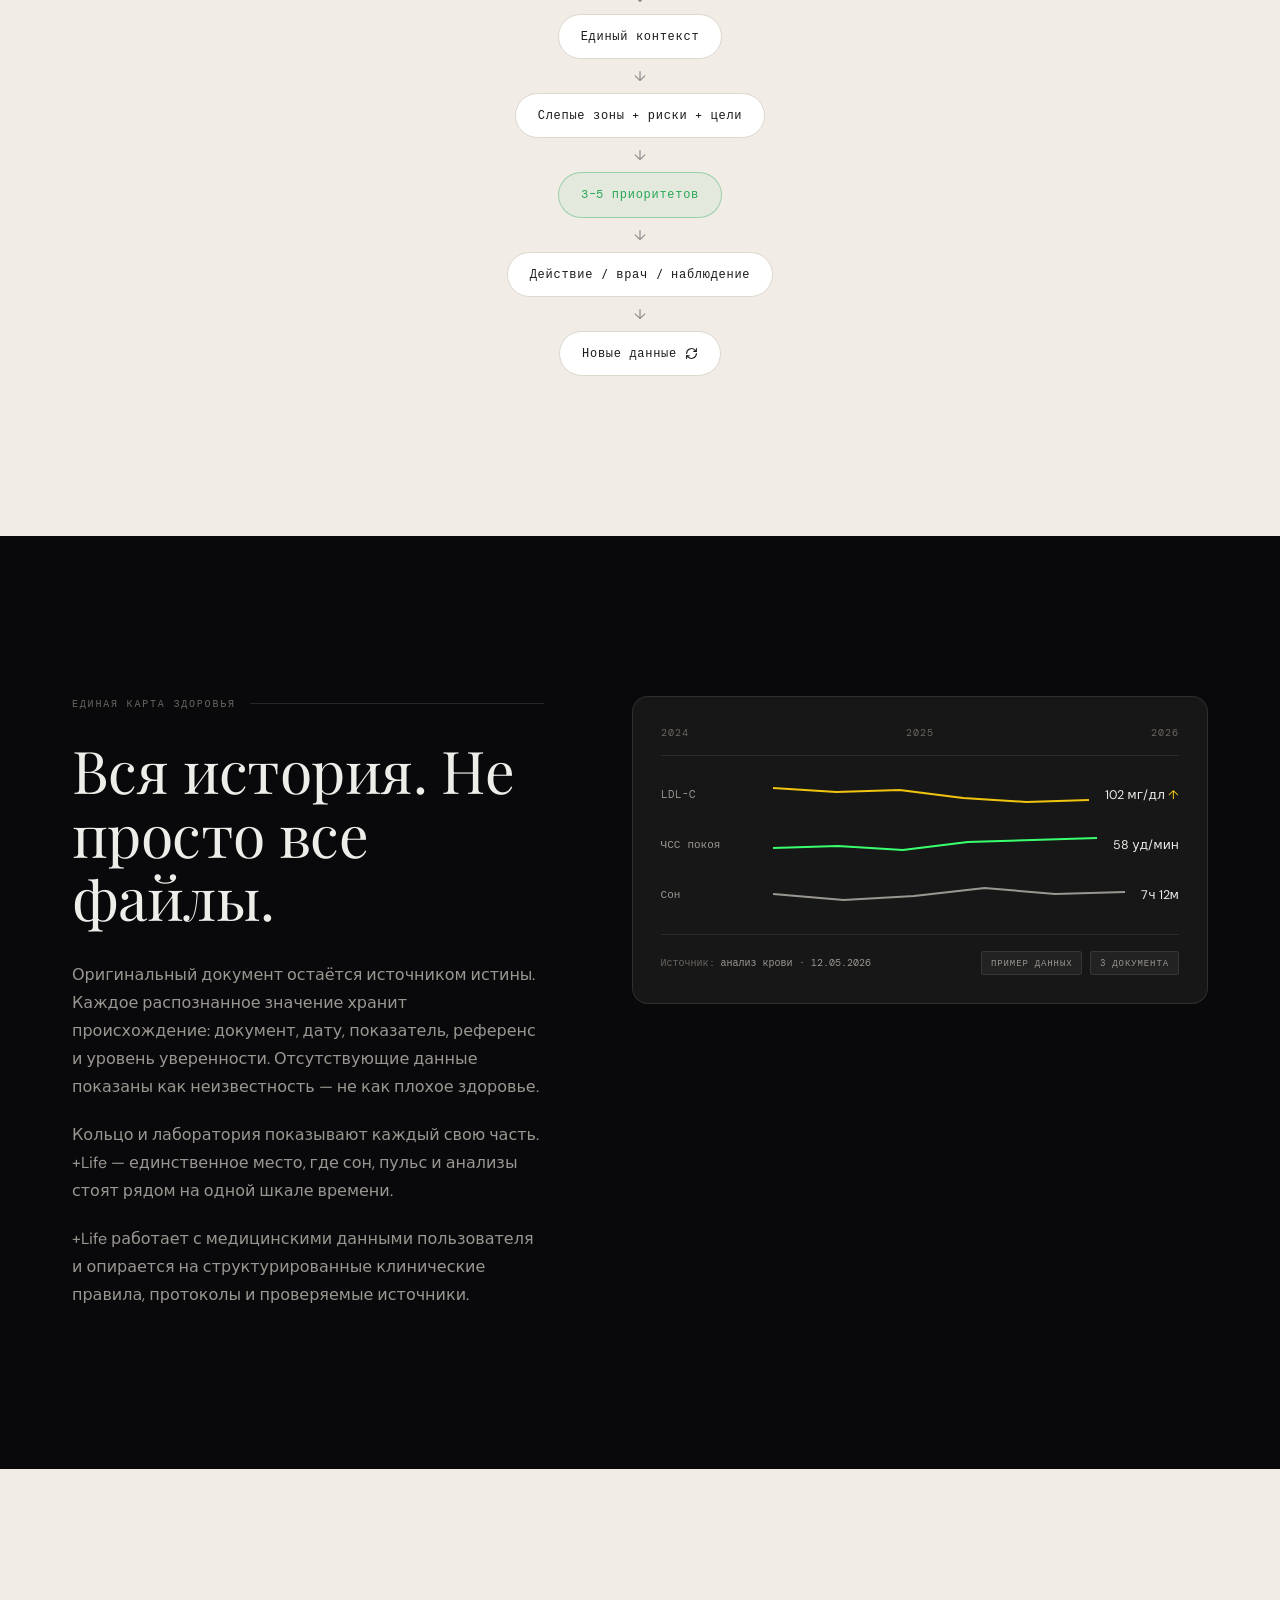
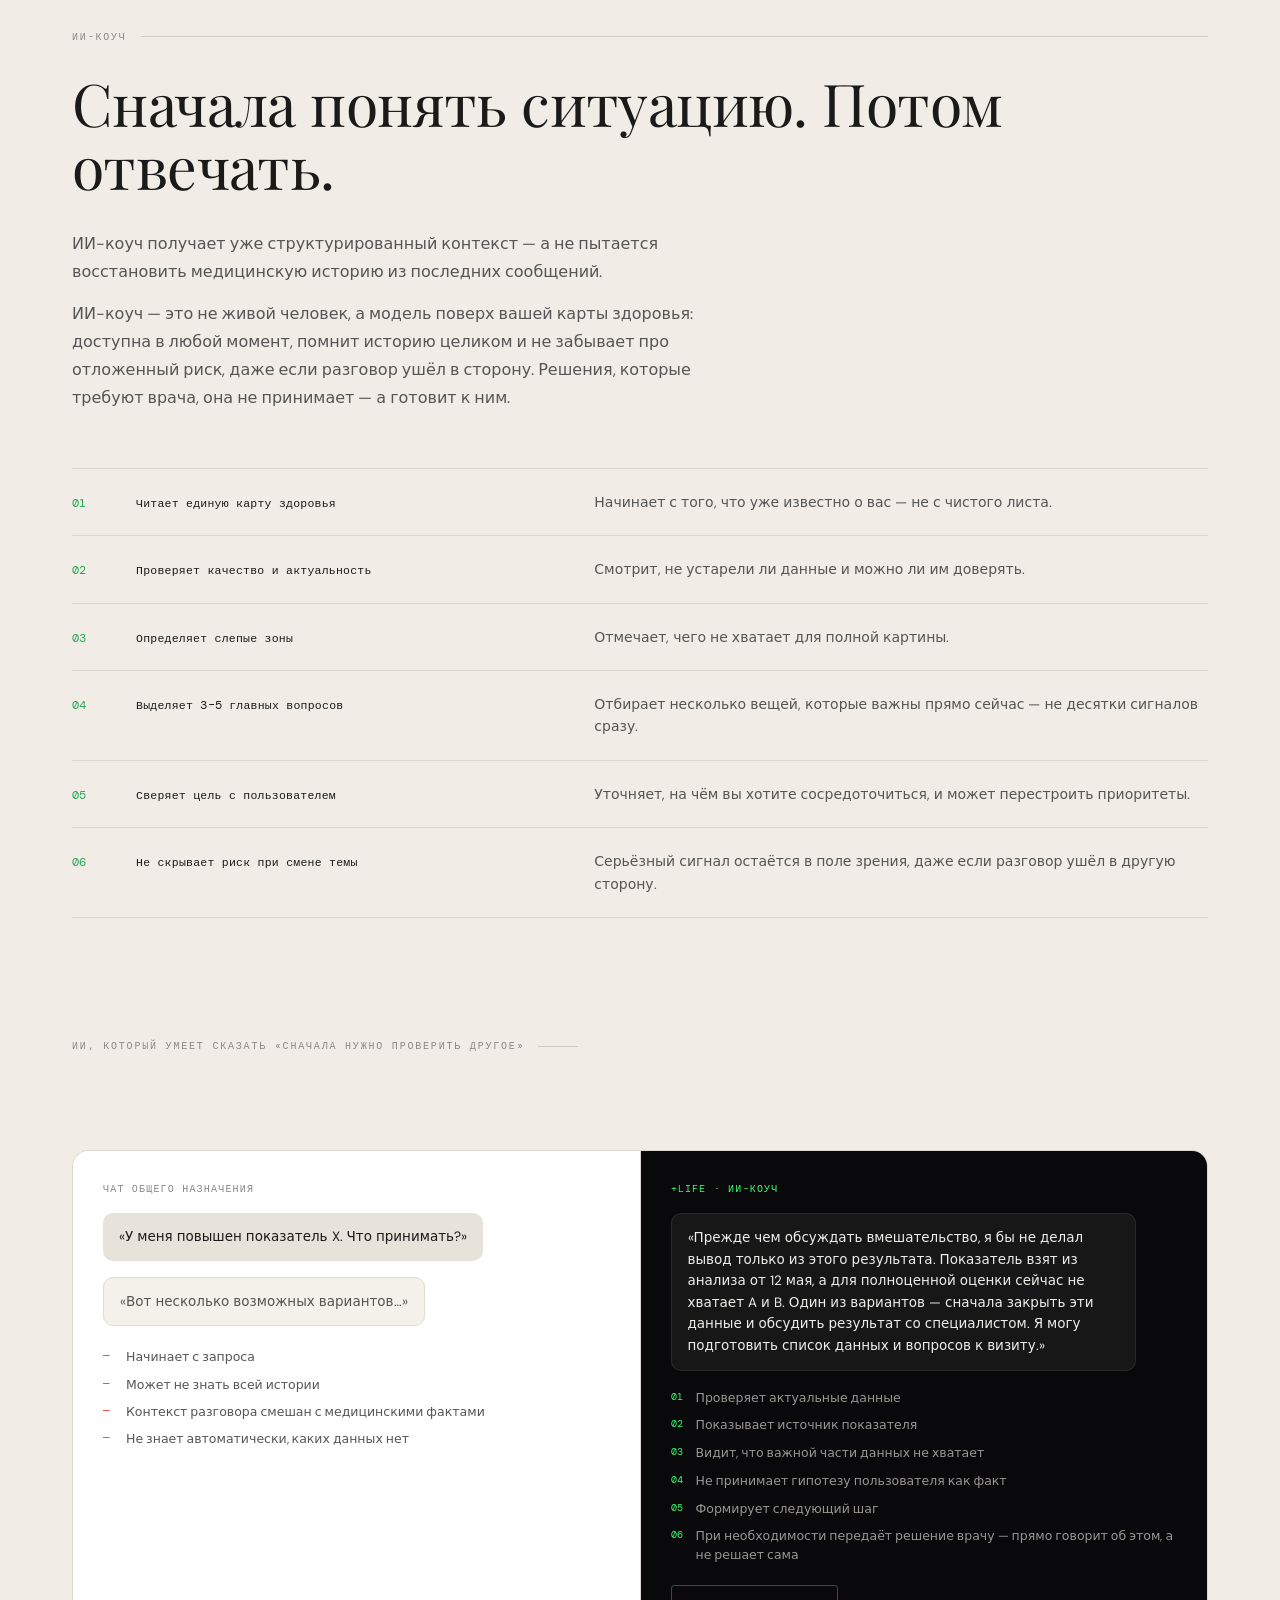
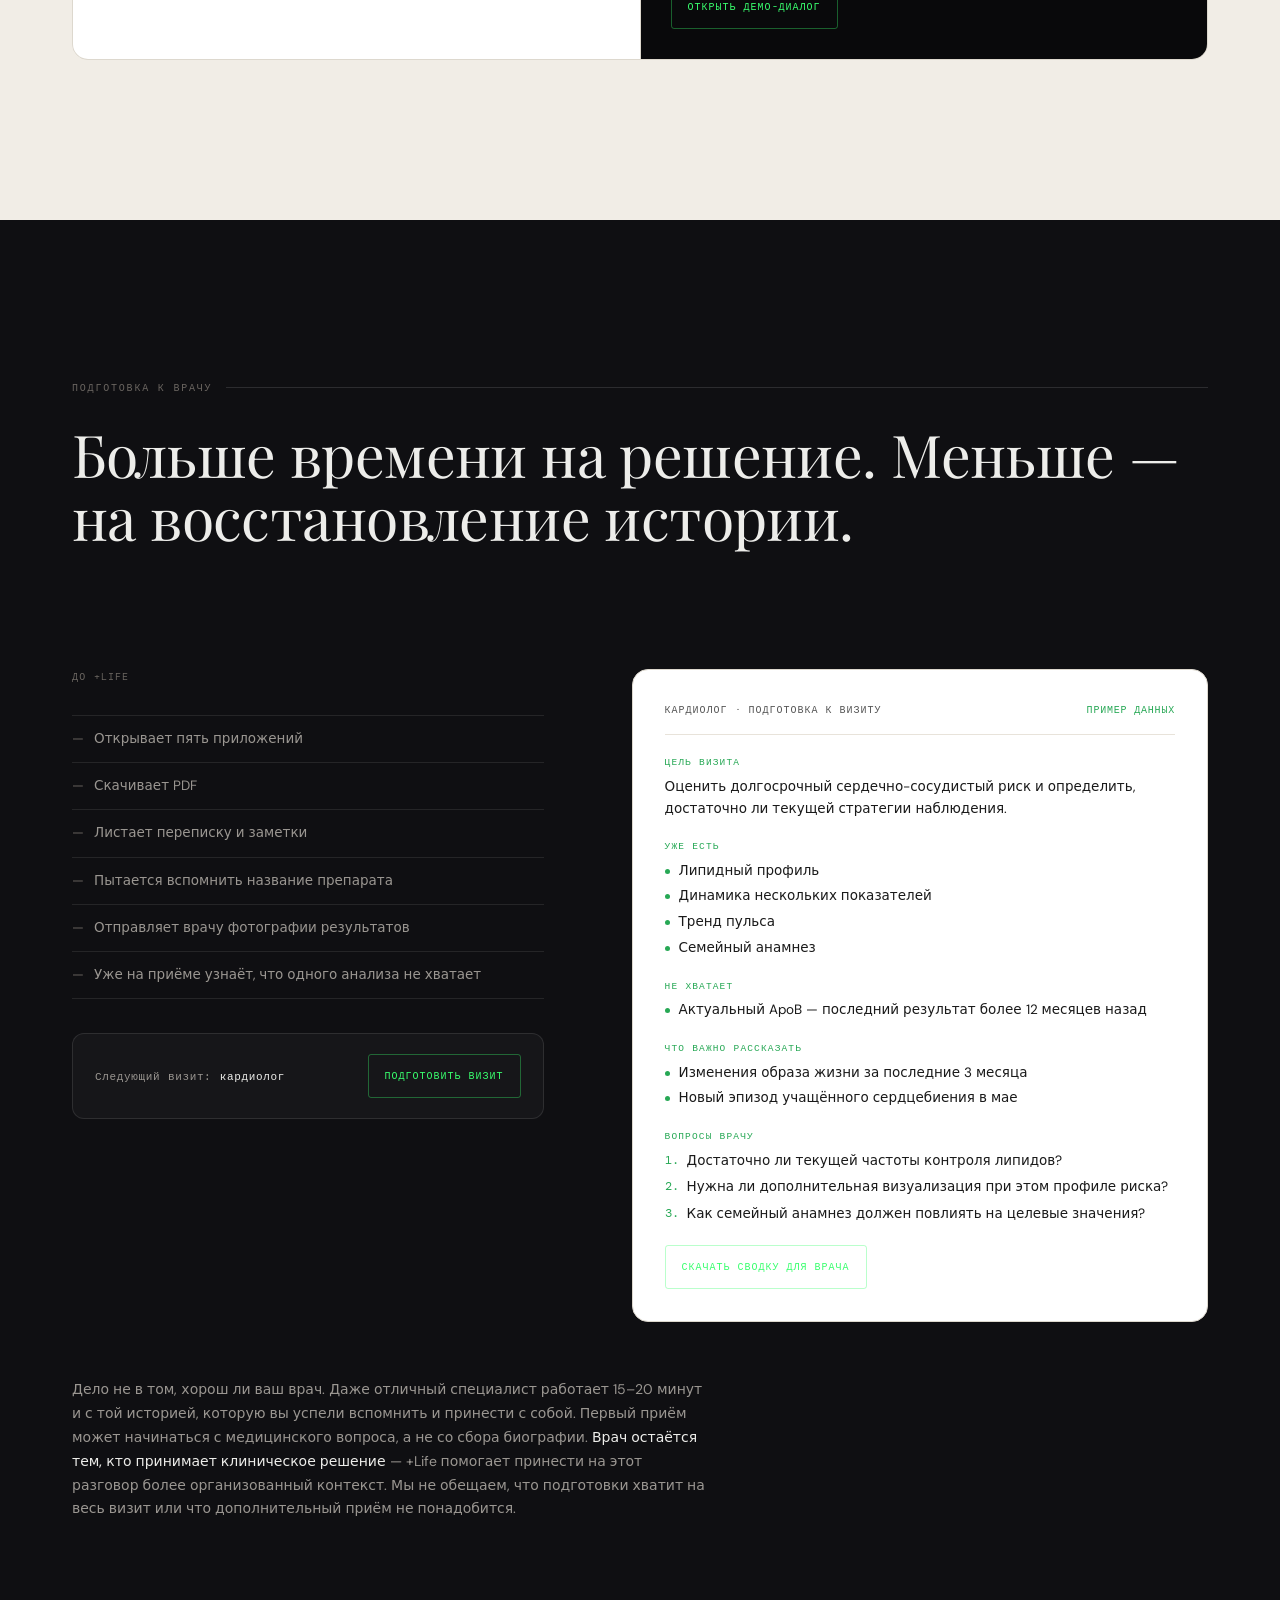
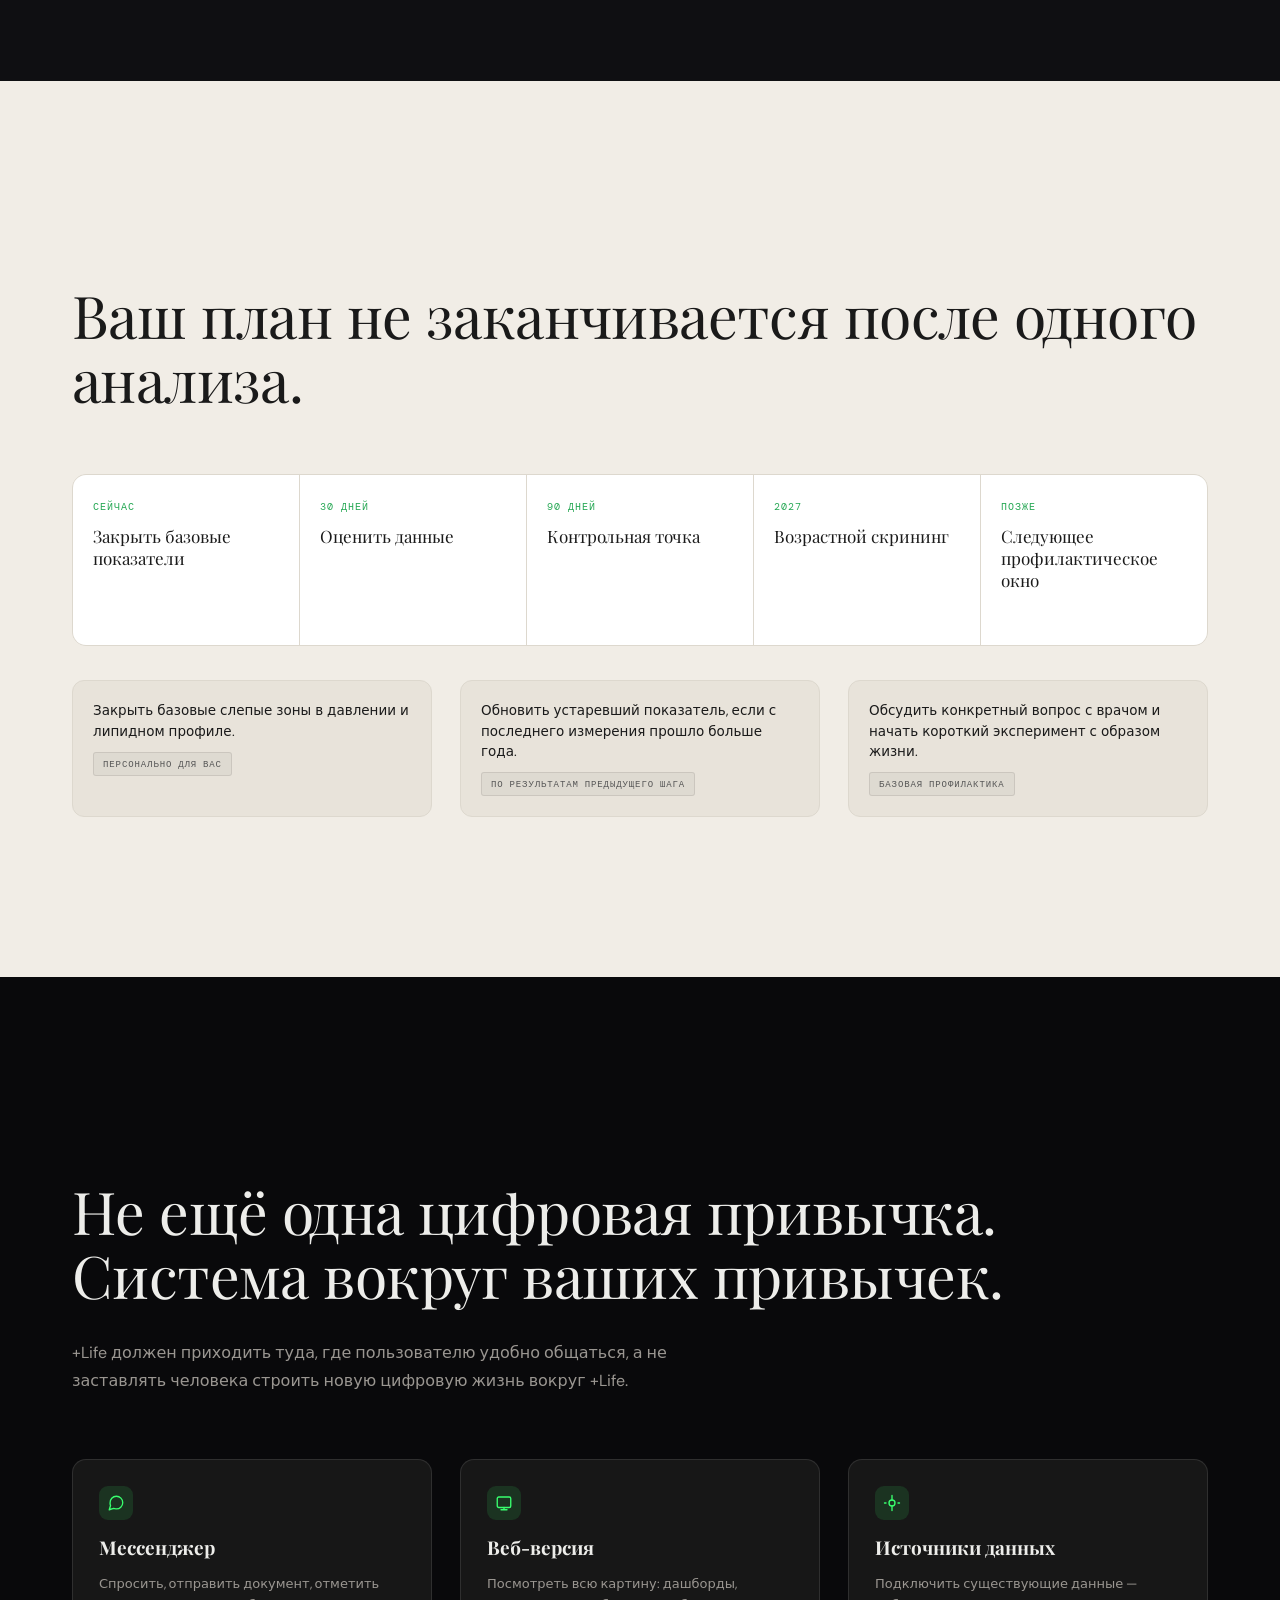
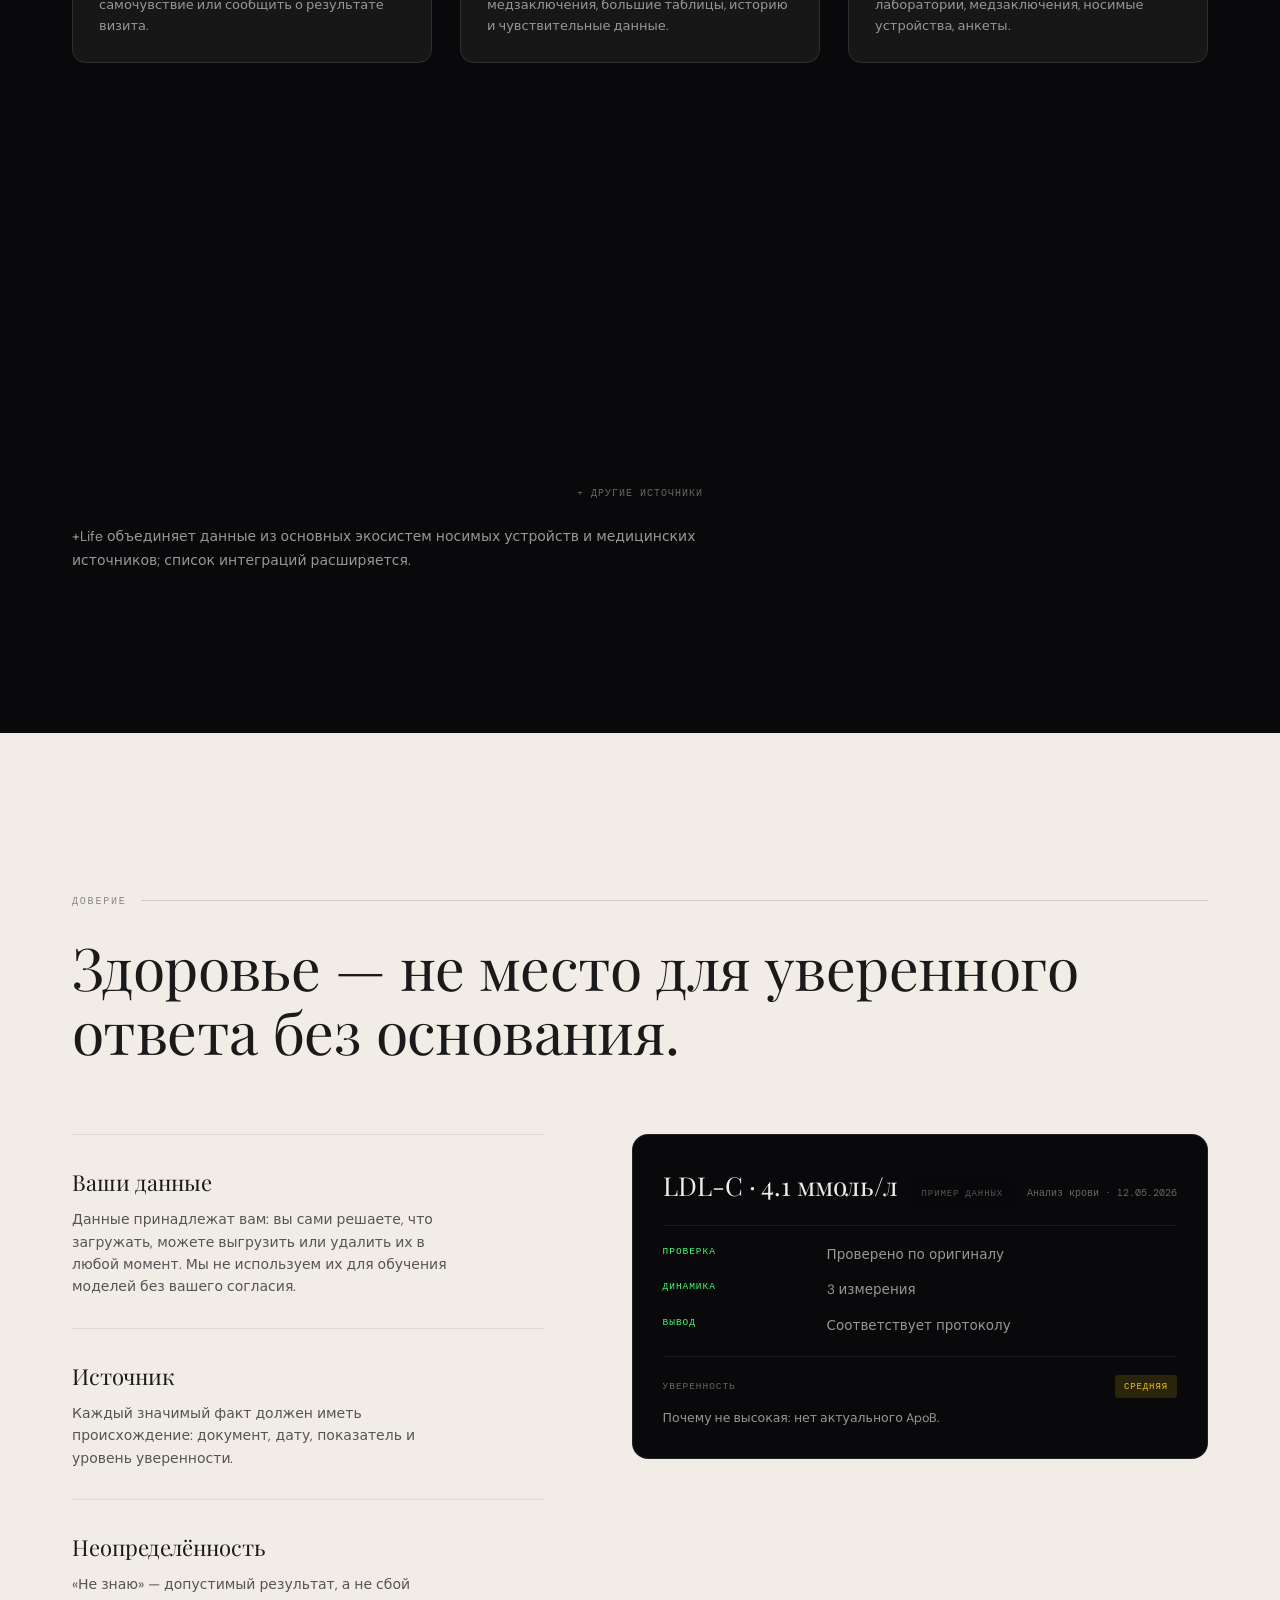
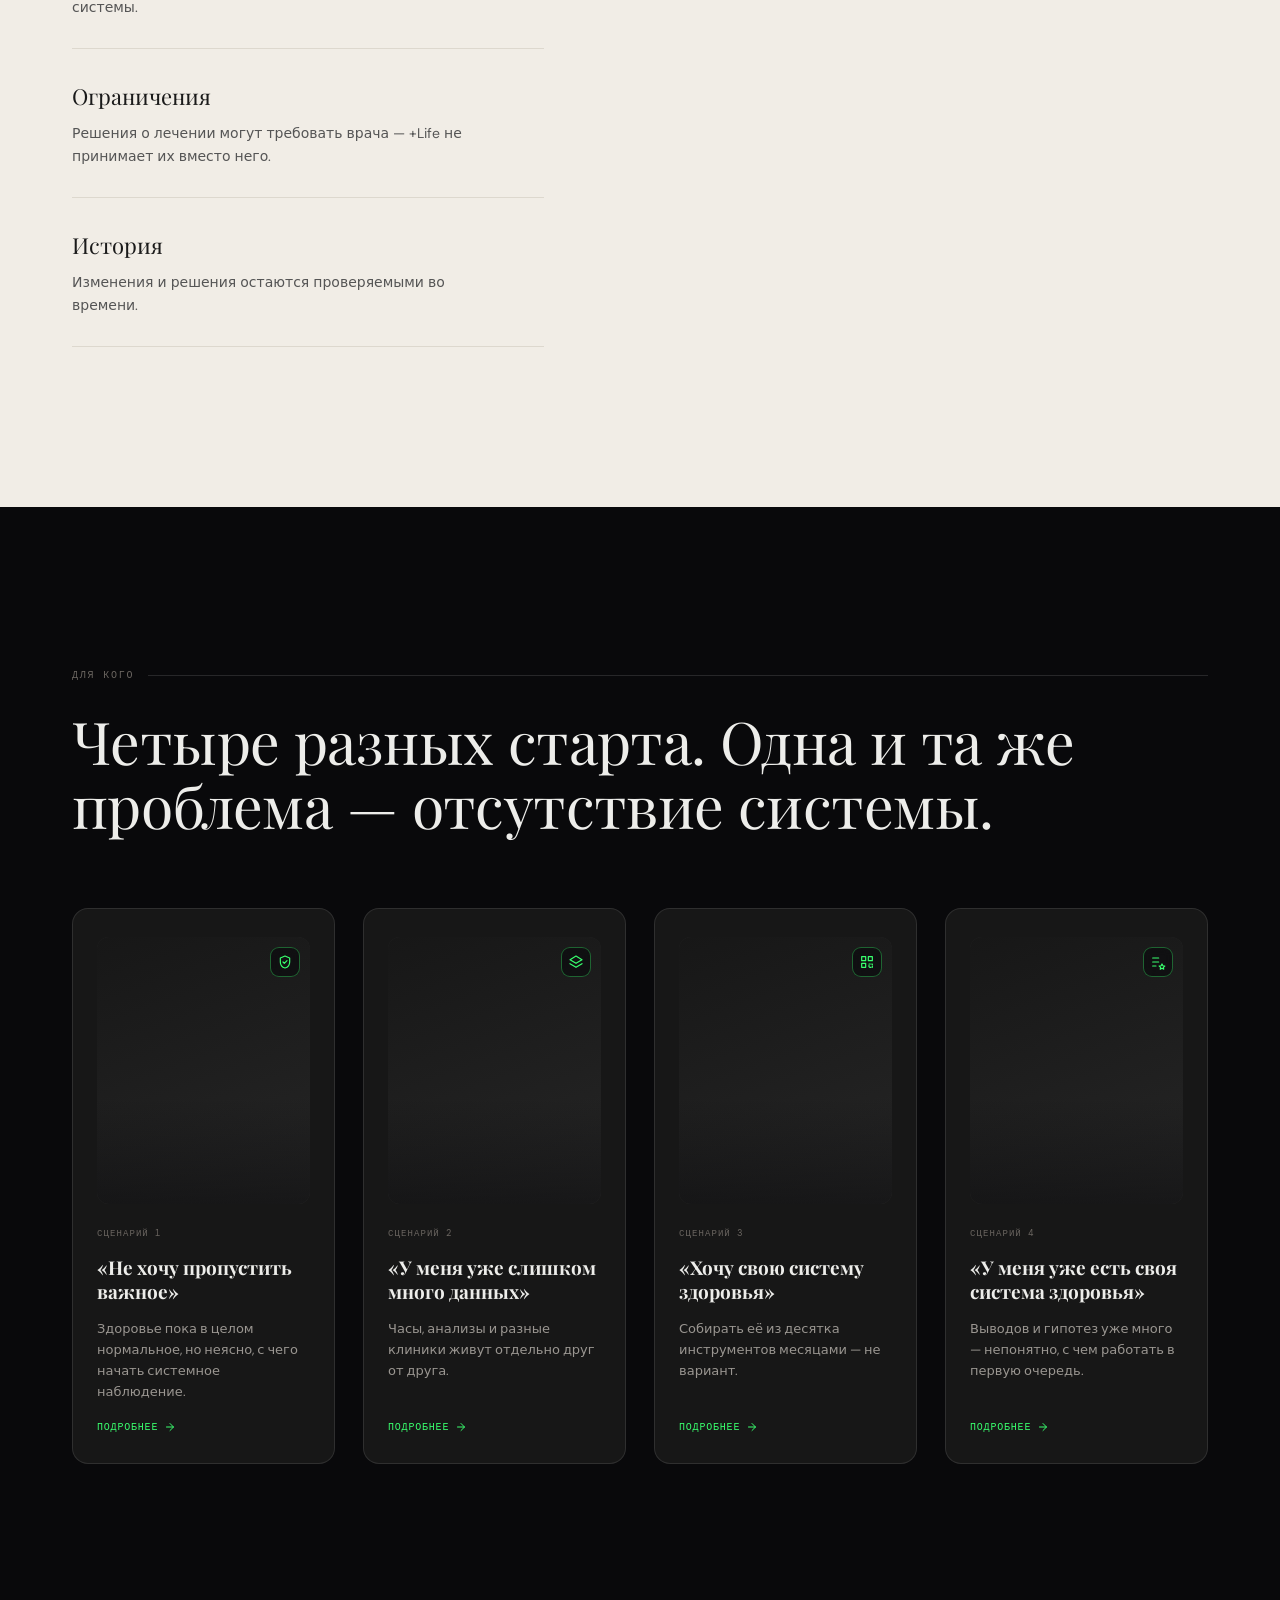
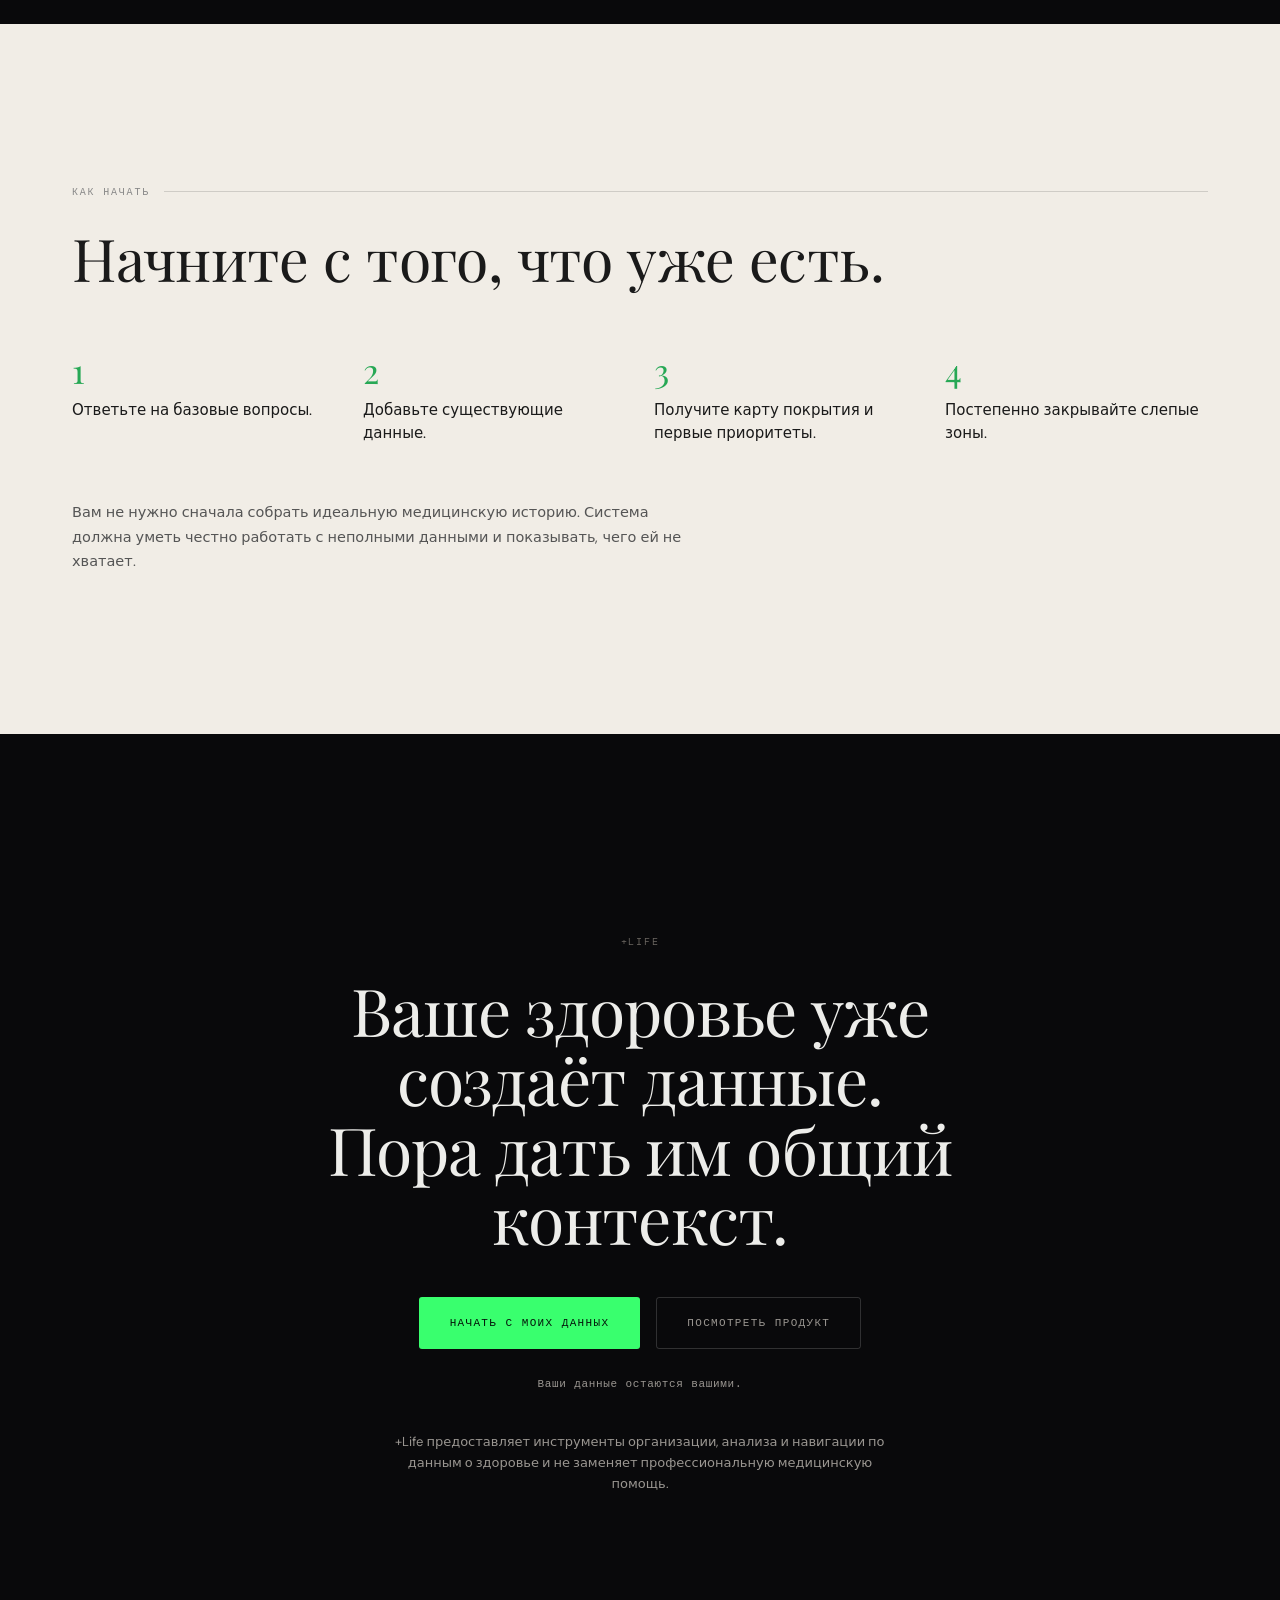
==== commit b6ce6d81: "Persona cards: swap stylized figures for AI-generated portrait photos - Replace the four abstract SV" ====
--- a/index.html
+++ b/index.html
@@ -486,13 +486,8 @@
     <div class="persona-grid">
 
       <a class="persona-card sr d1" href="segment-1.html">
-        <div class="persona-figure" aria-hidden="true">
-          <svg class="fig" viewBox="0 0 64 108" fill="none" aria-hidden="true">
-            <circle cx="32" cy="18" r="26" stroke="currentColor" stroke-width="1" opacity=".18" stroke-dasharray="2 4"/>
-            <circle class="skin fill" cx="32" cy="17" r="11.5" stroke-width="1.8"/>
-            <path class="skin fill" d="M32 29c-12 0-20 10-20 24v7h40v-7c0-14-8-24-20-24z" stroke-width="1.8" stroke-linejoin="round"/>
-            <path class="skin" d="M20 60v38M44 60v38" stroke-width="1.8" stroke-linecap="round"/>
-          </svg>
+        <div class="persona-photo">
+          <img src="https://cdn.gamma.app/967wtttwb0k4ygc/design-anything/Glwomh6eNqnsdzLbtKcWq/uAHNvJlOX3L7hm6kJ77-s.png" alt="" loading="lazy" onerror="this.closest('.persona-photo').classList.add('img-error')">
           <span class="persona-badge"><svg width="16" height="16" viewBox="0 0 24 24" fill="none" stroke="currentColor" stroke-width="1.8" stroke-linecap="round" stroke-linejoin="round" aria-hidden="true"><path d="M12 3l7 3v6c0 5-3 8-7 9-4-1-7-4-7-9V6l7-3z"/><path d="M9 12l2 2 4-4"/></svg></span>
         </div>
         <span class="lab">Сценарий 1</span>
@@ -502,16 +497,8 @@
       </a>
 
       <a class="persona-card sr d2" href="segment-2.html">
-        <div class="persona-figure" aria-hidden="true">
-          <svg class="fig" viewBox="0 0 64 108" fill="none" aria-hidden="true">
-            <circle cx="10" cy="8" r="2" fill="currentColor" opacity=".45"/>
-            <circle cx="55" cy="12" r="2.2" fill="currentColor" opacity=".45"/>
-            <circle cx="6" cy="34" r="1.6" fill="currentColor" opacity=".35"/>
-            <circle cx="58" cy="32" r="1.8" fill="currentColor" opacity=".4"/>
-            <circle class="skin fill" cx="32" cy="17" r="11.5" stroke-width="1.8"/>
-            <path class="skin fill" d="M32 29c-12 0-20 10-20 24v7h40v-7c0-14-8-24-20-24z" stroke-width="1.8" stroke-linejoin="round"/>
-            <path class="skin" d="M20 60v38M44 60v38" stroke-width="1.8" stroke-linecap="round"/>
-          </svg>
+        <div class="persona-photo">
+          <img src="https://cdn.gamma.app/967wtttwb0k4ygc/design-anything/bYLEvCKZlXDMfVttHjzFX/8m-MNOaTi2uNYTBySZbsc.png" alt="" loading="lazy" onerror="this.closest('.persona-photo').classList.add('img-error')">
           <span class="persona-badge"><svg width="16" height="16" viewBox="0 0 24 24" fill="none" stroke="currentColor" stroke-width="1.8" stroke-linecap="round" stroke-linejoin="round" aria-hidden="true"><polygon points="12 3 21 8.5 12 14 3 8.5"/><polyline points="3 14.5 12 20 21 14.5"/></svg></span>
         </div>
         <span class="lab">Сценарий 2</span>
@@ -521,14 +508,8 @@
       </a>
 
       <a class="persona-card sr d3" href="segment-3.html">
-        <div class="persona-figure" aria-hidden="true">
-          <svg class="fig" viewBox="0 0 64 108" fill="none" aria-hidden="true">
-            <rect x="4" y="4" width="10" height="10" rx="2" stroke="currentColor" stroke-width="1" opacity=".3"/>
-            <rect x="50" y="10" width="10" height="10" rx="2" stroke="currentColor" stroke-width="1" opacity=".3" stroke-dasharray="2 2"/>
-            <circle class="skin fill" cx="32" cy="17" r="11.5" stroke-width="1.8"/>
-            <path class="skin fill" d="M32 29c-12 0-20 10-20 24v7h40v-7c0-14-8-24-20-24z" stroke-width="1.8" stroke-linejoin="round"/>
-            <path class="skin" d="M20 60v38M44 60v38" stroke-width="1.8" stroke-linecap="round"/>
-          </svg>
+        <div class="persona-photo">
+          <img src="https://cdn.gamma.app/967wtttwb0k4ygc/design-anything/Ma9KAe1w9MuV1NcolQIqz/9Q4i765CFYSC4qRHkfCar.png" alt="" loading="lazy" onerror="this.closest('.persona-photo').classList.add('img-error')">
           <span class="persona-badge"><svg width="16" height="16" viewBox="0 0 24 24" fill="none" stroke="currentColor" stroke-width="1.8" stroke-linecap="round" stroke-linejoin="round" aria-hidden="true"><path d="M4 4h6v6H4zM14 4h6v6h-6zM4 14h6v6H4z"/><path d="M15 15h5v5h-5z" stroke-dasharray="2 2"/></svg></span>
         </div>
         <span class="lab">Сценарий 3</span>
@@ -538,14 +519,8 @@
       </a>
 
       <a class="persona-card sr d4" href="segment-4.html">
-        <div class="persona-figure" aria-hidden="true">
-          <svg class="fig" viewBox="0 0 64 108" fill="none" aria-hidden="true">
-            <path d="M4 10h12M4 16h9M4 22h6" stroke="currentColor" stroke-width="1.4" stroke-linecap="round" opacity=".3"/>
-            <path d="M48 8h12M48 14h8" stroke="currentColor" stroke-width="1.4" stroke-linecap="round" opacity=".3"/>
-            <circle class="skin fill" cx="32" cy="17" r="11.5" stroke-width="1.8"/>
-            <path class="skin fill" d="M32 29c-12 0-20 10-20 24v7h40v-7c0-14-8-24-20-24z" stroke-width="1.8" stroke-linejoin="round"/>
-            <path class="skin" d="M20 60v38M44 60v38" stroke-width="1.8" stroke-linecap="round"/>
-          </svg>
+        <div class="persona-photo">
+          <img src="https://cdn.gamma.app/967wtttwb0k4ygc/design-anything/TlSOavhC0Eimd62b5pTN8/ilqJ9qBxN7K06-SKO7hqP.png" alt="" loading="lazy" onerror="this.closest('.persona-photo').classList.add('img-error')">
           <span class="persona-badge"><svg width="16" height="16" viewBox="0 0 24 24" fill="none" stroke="currentColor" stroke-width="1.8" stroke-linecap="round" stroke-linejoin="round" aria-hidden="true"><path d="M4 6h9M4 12h9M4 18h5"/><path d="M18 15l1.3 2.6 2.9.4-2.1 2 .5 2.9-2.6-1.4-2.6 1.4.5-2.9-2.1-2 2.9-.4z"/></svg></span>
         </div>
         <span class="lab">Сценарий 4</span>
@@ -758,12 +733,13 @@
       return;
     }
     opts = opts || {};
-    var ringWidth = opts.ringWidth || 1;
     var lineWidth = opts.lineWidth || 1;
     var centerR = opts.centerR || 17;
     var nodeR = opts.nodeR || 5;
     var centerFont = opts.centerFont || 11;
     var labelFont = opts.labelFont || 9;
+    var tilt = (opts.tilt != null ? opts.tilt : 22) * Math.PI / 180;
+    var spinSpeed = opts.spinSpeed || 0.00012;
 
     var ctx = canvas.getContext('2d');
     var running = false, raf = null;
@@ -778,63 +754,109 @@
     size();
     window.addEventListener('resize', size);
 
+    // Fibonacci-sphere distribution: n points spread evenly over a sphere shell,
+    // fixed per node — animation comes from rotating the whole shell, not from
+    // moving points independently.
+    var n = labels.length;
+    var pts = [];
+    var golden = Math.PI * (3 - Math.sqrt(5));
+    for (var i=0;i<n;i++){
+      var yUnit = n > 1 ? 1 - (i/(n-1))*2 : 0;
+      var rAtY = Math.sqrt(Math.max(0, 1 - yUnit*yUnit));
+      var baseAngle = golden * i;
+      pts.push({ x: Math.cos(baseAngle)*rAtY, y: yUnit, z: Math.sin(baseAngle)*rAtY, label: labels[i] });
+    }
+
     function draw(t){
       var rect = canvas.getBoundingClientRect();
       var w = rect.width, h = rect.height;
       var cx = w/2, cy = h/2;
       ctx.clearRect(0,0,w,h);
 
-      var radii = [Math.min(w,h)*0.20, Math.min(w,h)*0.31, Math.min(w,h)*0.41];
-      radii.forEach(function(r){
-        ctx.beginPath();
-        ctx.arc(cx, cy, r, 0, Math.PI*2);
-        ctx.strokeStyle = 'rgba(255,255,255,0.09)';
-        ctx.lineWidth = ringWidth;
-        ctx.stroke();
+      var R = Math.min(w,h) * 0.36;
+      var D = R * 2.8;
+      var spin = t * spinSpeed;
+      var cosSpin = Math.cos(spin), sinSpin = Math.sin(spin);
+      var cosTilt = Math.cos(tilt), sinTilt = Math.sin(tilt);
+
+      function project(ux, uy, uz){
+        var x1 = ux*cosSpin + uz*sinSpin;
+        var z1 = -ux*sinSpin + uz*cosSpin;
+        var y2 = uy*cosTilt - z1*sinTilt;
+        var z2 = uy*sinTilt + z1*cosTilt;
+        var X = x1*R, Y = y2*R, Z = z2*R;
+        var scale = D / (D - Z);
+        return { sx: cx + X*scale, sy: cy + Y*scale, z: Z, scale: scale };
+      }
+
+      // outer boundary rendered as a soft glass sphere, not flat rings
+      var sphereGrad = ctx.createRadialGradient(cx - R*0.28, cy - R*0.32, R*0.12, cx, cy, R*1.04);
+      sphereGrad.addColorStop(0, 'rgba(57,255,110,0.06)');
+      sphereGrad.addColorStop(0.7, 'rgba(57,255,110,0.02)');
+      sphereGrad.addColorStop(1, 'rgba(57,255,110,0)');
+      ctx.beginPath();
+      ctx.arc(cx, cy, R, 0, Math.PI*2);
+      ctx.fillStyle = sphereGrad;
+      ctx.fill();
+      ctx.strokeStyle = 'rgba(255,255,255,0.10)';
+      ctx.lineWidth = lineWidth;
+      ctx.stroke();
+
+      var items = [{ type:'center', z:0 }];
+      for (var j=0;j<n;j++){
+        var p = project(pts[j].x, pts[j].y, pts[j].z);
+        items.push({ type:'node', z:p.z, sx:p.sx, sy:p.sy, scale:p.scale, label: pts[j].label });
+      }
+      items.sort(function(a,b){ return a.z - b.z; });
+
+      items.forEach(function(item){
+        if (item.type === 'center'){
+          var g = ctx.createRadialGradient(cx - centerR*0.3, cy - centerR*0.35, centerR*0.15, cx, cy, centerR);
+          g.addColorStop(0, 'rgba(150,255,190,0.95)');
+          g.addColorStop(0.6, 'rgba(57,255,110,0.6)');
+          g.addColorStop(1, 'rgba(57,255,110,0.2)');
+          ctx.beginPath();
+          ctx.arc(cx, cy, centerR, 0, Math.PI*2);
+          ctx.fillStyle = g;
+          ctx.fill();
+          ctx.strokeStyle = 'rgba(57,255,110,0.65)';
+          ctx.lineWidth = lineWidth + 0.3;
+          ctx.stroke();
+          ctx.fillStyle = '#04140a';
+          ctx.font = '600 ' + centerFont + 'px DM Mono, monospace';
+          ctx.textAlign = 'center';
+          ctx.textBaseline = 'middle';
+          ctx.fillText('+Life', cx, cy + 0.5);
+        } else {
+          var depthT = Math.max(0, Math.min(1, (item.z / R + 1) / 2));
+          var op = 0.35 + depthT * 0.65;
+          var r = Math.max(2.2, nodeR * item.scale);
+
+          ctx.beginPath();
+          ctx.moveTo(cx, cy);
+          ctx.lineTo(item.sx, item.sy);
+          ctx.strokeStyle = 'rgba(57,255,110,' + (0.07 + depthT*0.13).toFixed(3) + ')';
+          ctx.lineWidth = lineWidth;
+          ctx.stroke();
+
+          var ng = ctx.createRadialGradient(item.sx - r*0.35, item.sy - r*0.35, r*0.1, item.sx, item.sy, r);
+          ng.addColorStop(0, 'rgba(180,255,210,' + op.toFixed(3) + ')');
+          ng.addColorStop(0.55, 'rgba(57,255,110,' + (op*0.75).toFixed(3) + ')');
+          ng.addColorStop(1, 'rgba(15,30,20,' + (op*0.9).toFixed(3) + ')');
+          ctx.beginPath();
+          ctx.arc(item.sx, item.sy, r, 0, Math.PI*2);
+          ctx.fillStyle = ng;
+          ctx.fill();
+          ctx.strokeStyle = 'rgba(255,255,255,' + (0.12 + depthT*0.2).toFixed(3) + ')';
+          ctx.lineWidth = lineWidth * 0.8;
+          ctx.stroke();
+
+          ctx.fillStyle = 'rgba(154,150,145,' + (0.5 + depthT*0.5).toFixed(3) + ')';
+          ctx.font = labelFont + 'px DM Mono, monospace';
+          ctx.textAlign = 'center';
+          ctx.fillText(item.label, item.sx, item.sy - r - 7);
+        }
       });
-
-      ctx.beginPath();
-      ctx.arc(cx, cy, centerR, 0, Math.PI*2);
-      ctx.fillStyle = 'rgba(57,255,110,0.14)';
-      ctx.fill();
-      ctx.strokeStyle = 'rgba(57,255,110,0.55)';
-      ctx.lineWidth = ringWidth + 0.4;
-      ctx.stroke();
-      ctx.fillStyle = '#39ff6e';
-      ctx.font = centerFont + 'px DM Mono, monospace';
-      ctx.textAlign = 'center';
-      ctx.textBaseline = 'middle';
-      ctx.fillText('+Life', cx, cy);
-
-      var n = labels.length;
-      for (var i=0;i<n;i++){
-        var r = radii[i % radii.length];
-        var speed = 0.00006 + (i % 3) * 0.00002;
-        var dir = (i % 2 === 0) ? 1 : -1;
-        var angle = dir * t * speed + (i * (Math.PI*2/n));
-        var x = cx + Math.cos(angle) * r;
-        var y = cy + Math.sin(angle) * r;
-
-        ctx.beginPath();
-        ctx.moveTo(cx,cy);
-        ctx.lineTo(x,y);
-        ctx.strokeStyle = 'rgba(57,255,110,0.14)';
-        ctx.lineWidth = lineWidth;
-        ctx.stroke();
-
-        ctx.beginPath();
-        ctx.arc(x, y, nodeR, 0, Math.PI*2);
-        ctx.fillStyle = '#171717';
-        ctx.fill();
-        ctx.strokeStyle = 'rgba(255,255,255,0.28)';
-        ctx.lineWidth = lineWidth;
-        ctx.stroke();
-
-        ctx.fillStyle = 'rgba(154,150,145,0.9)';
-        ctx.font = labelFont + 'px DM Mono, monospace';
-        ctx.textAlign = 'center';
-        ctx.fillText(labels[i], x, y - nodeR - 7);
-      }
     }
 
     function loop(t){
@@ -859,7 +881,7 @@
     document.getElementById('heroOrbitCanvas'),
     document.getElementById('heroOrbitFallback'),
     ['Анализы','Медзаключения','Часы','Кольцо','Браслет','Весы','Тонометр','Глюкометр','Сообщения'],
-    {ringWidth:1.4, lineWidth:1.4, centerR:26, nodeR:7, centerFont:14, labelFont:11}
+    {lineWidth:1.3, centerR:26, nodeR:8, centerFont:14, labelFont:11}
   );
   initOrbit(
     document.getElementById('orbitCanvas'),
--- a/styles.css
+++ b/styles.css
@@ -495,11 +495,19 @@
 @media (max-width:600px){.persona-grid{grid-template-columns:1fr}}
 .persona-card{background:var(--ui-card);border:1px solid rgba(255,255,255,.1);border-radius:16px;padding:28px 24px;display:flex;flex-direction:column;gap:16px;transition:border-color .25s var(--ease)}
 .persona-card:hover{border-color:rgba(57,255,110,.3)}
-.persona-figure{position:relative;width:100%;height:150px;display:flex;align-items:center;justify-content:center}
-.persona-figure svg.fig{width:78px;height:130px;color:var(--text-dark-secondary);overflow:visible}
-.persona-figure svg.fig .skin{stroke:var(--green);opacity:.95}
-.persona-figure svg.fig .fill{fill:rgba(57,255,110,.07)}
-.persona-badge{position:absolute;top:6px;right:calc(50% - 64px);width:30px;height:30px;border-radius:9px;background:var(--green-a);border:1px solid rgba(57,255,110,.3);display:flex;align-items:center;justify-content:center;color:var(--green)}
+.persona-photo{position:relative;width:100%;aspect-ratio:4/5;border-radius:12px;overflow:hidden;background:var(--ui-muted);margin-bottom:6px}
+.persona-photo img{
+  width:100%;height:100%;object-fit:cover;object-position:top center;display:block;
+  filter:grayscale(.2) contrast(1.05) saturate(.85) brightness(.96);
+  transition:filter .3s var(--ease),transform .4s var(--ease);
+  opacity:0;animation:personaPhotoIn .4s var(--ease) .05s forwards;
+}
+.persona-card:hover .persona-photo img{filter:grayscale(0) contrast(1.08) saturate(1) brightness(1);transform:scale(1.03)}
+.persona-photo::after{content:"";position:absolute;inset:0;background:linear-gradient(180deg,rgba(9,9,11,0) 60%,rgba(9,9,11,.5) 100%);pointer-events:none}
+@keyframes personaPhotoIn{to{opacity:1}}
+.persona-photo.img-error img{display:none}
+.persona-photo.img-error::before{content:"";position:absolute;inset:0;background:linear-gradient(160deg,var(--ui-card),var(--ui-muted))}
+.persona-badge{position:absolute;z-index:1;top:10px;right:10px;width:30px;height:30px;border-radius:9px;background:rgba(9,9,11,.55);backdrop-filter:blur(4px);border:1px solid rgba(57,255,110,.35);display:flex;align-items:center;justify-content:center;color:var(--green)}
 .persona-card h3{font-family:var(--f-display);font-size:19px;line-height:1.25;color:var(--text-dark-primary)}
 .persona-card .lab{font-family:var(--f-mono);font-size:9px;letter-spacing:.12em;text-transform:uppercase;color:var(--text-dark-tertiary)}
 .persona-card p{font-family:var(--f-body);font-size:13px;line-height:1.6;color:var(--text-dark-secondary);flex:1}
